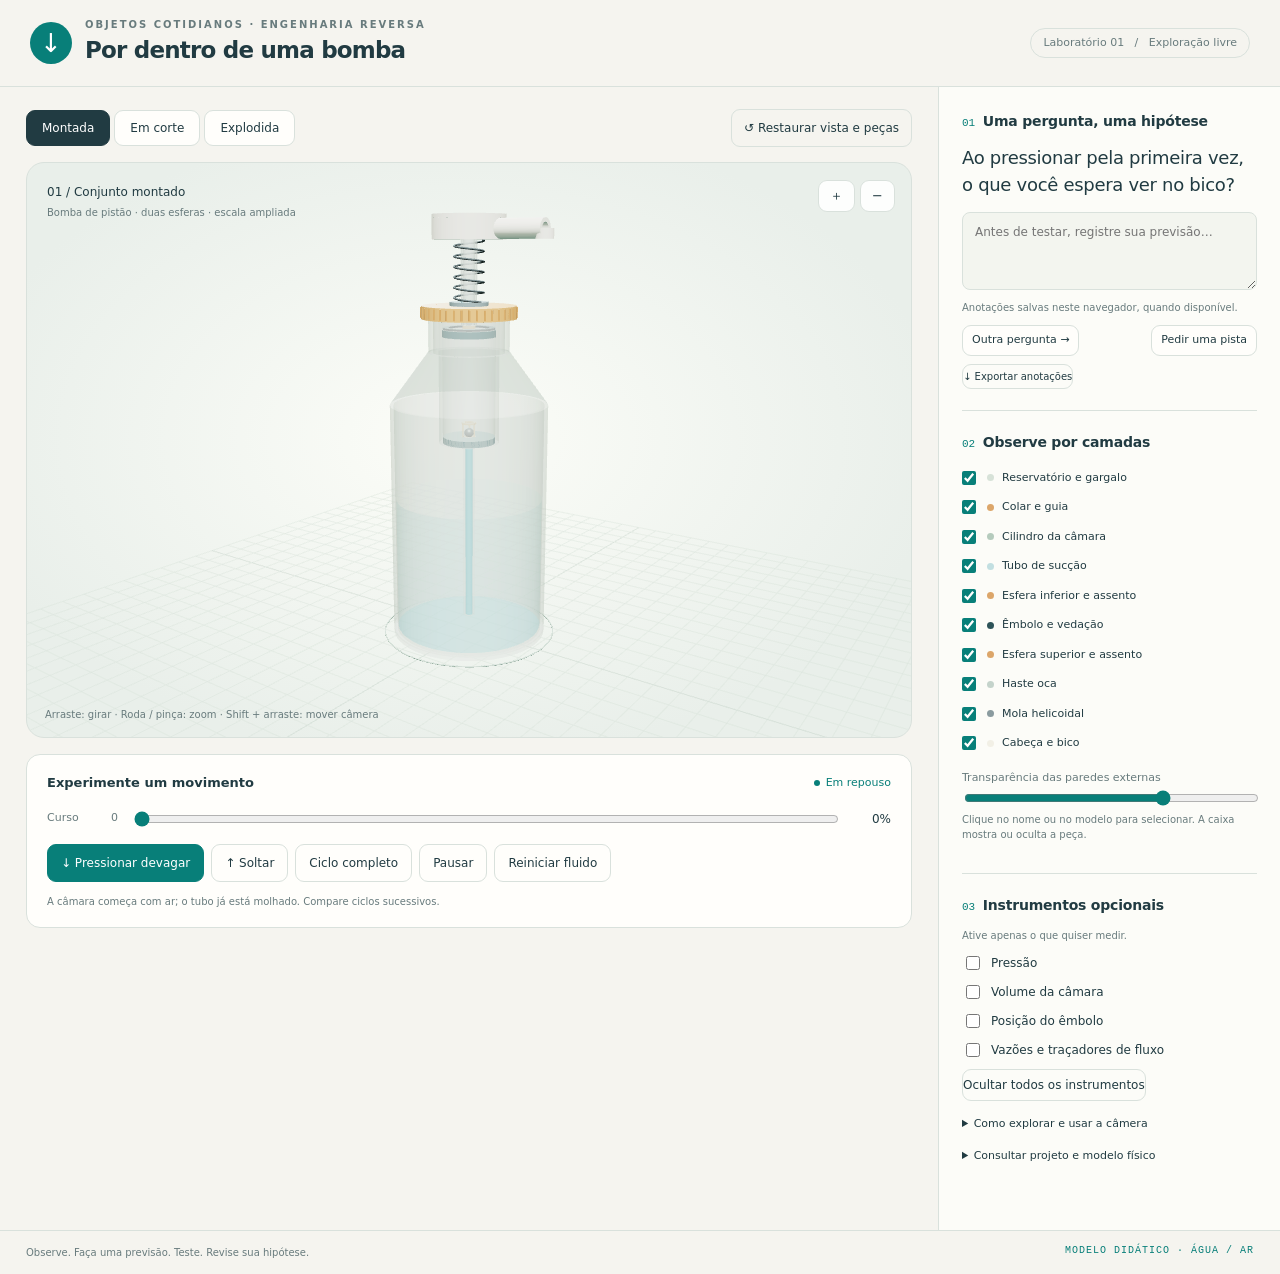
==== laboratorio-bomba.html @ 737a8df7 "Adiciona laboratório 3D interativo de bomba manual" ====
<!DOCTYPE html>
<html lang="pt-BR">
<head>
<meta charset="utf-8"><meta name="viewport" content="width=device-width, initial-scale=1">
<title>Por dentro · Laboratório de uma bomba manual</title>
<style>
:root{--ink:#213b42;--muted:#687b7d;--paper:#f5f4ef;--line:#d9e1dc;--teal:#087f79;--accent:#e6a55c;--white:#fffefb}*{box-sizing:border-box}body{margin:0;background:var(--paper);color:var(--ink);font:14px/1.5 system-ui,-apple-system,Segoe UI,sans-serif}button,input,textarea{font:inherit}button{cursor:pointer;color:inherit;border:1px solid var(--line);border-radius:9px;background:var(--white);padding:9px 12px;transition:background .15s,box-shadow .15s}button:hover{background:#e8f2ec}button:focus-visible,input:focus-visible,textarea:focus-visible,summary:focus-visible{outline:3px solid #e8ad61;outline-offset:3px}button.active,button[aria-pressed=true]{background:var(--ink);color:white;border-color:var(--ink)}button.primary{background:var(--teal);color:white;border-color:var(--teal)}button:disabled{opacity:.45;cursor:default}header{height:87px;padding:16px 30px;border-bottom:1px solid var(--line);display:flex;align-items:center;justify-content:space-between;gap:15px}.brand{display:flex;gap:13px;align-items:center}.logo{width:42px;height:42px;background:var(--teal);color:white;border-radius:50%;display:grid;place-items:center;font-size:26px}.eyebrow{text-transform:uppercase;font:600 10px/1.4 system-ui;letter-spacing:2px;color:var(--muted)}h1{font-size:23px;letter-spacing:-.8px;margin:1px 0;font-weight:600}.tag{font-size:11px;border:1px solid var(--line);border-radius:30px;padding:6px 12px;color:var(--muted)}.layout{display:grid;grid-template-columns:minmax(0,1fr) 342px;min-height:calc(100vh - 87px)}.lab{padding:22px 26px 20px;min-width:0}.bar{display:flex;align-items:center;justify-content:space-between;gap:12px;flex-wrap:wrap}.tabs{display:flex;gap:4px}.tabs button{padding:8px 15px;font-size:12px}.subtle{background:transparent;font-size:12px}.stage{position:relative;height:min(64vh,660px);min-height:420px;margin-top:15px;border:1px solid var(--line);border-radius:18px;overflow:hidden;background:radial-gradient(ellipse at 48% 48%,#fcfdf8 0,#e9efea 76%)}#view{width:100%;height:100%;display:block;touch-action:none}.stage-label{position:absolute;top:20px;left:20px;pointer-events:none}.stage-label strong{display:block;font-size:12px;font-weight:500}.stage-label small{color:var(--muted);font-size:10px}.stage-corner{position:absolute;top:17px;right:16px;display:flex;gap:5px}.stage-corner button{background:#ffffffe8;font-size:13px;padding:5px 11px}.camera-help{position:absolute;bottom:15px;left:18px;color:var(--muted);font-size:10px;pointer-events:none}.selection{position:absolute;bottom:45px;left:18px;background:#fffefbe8;border:1px solid var(--line);border-radius:10px;padding:9px 13px;max-width:75%;font-size:12px;display:none}.selection small{display:block;font-size:10px;color:var(--muted)}#error{display:none;position:absolute;inset:15%;background:white;padding:24px;border:1px solid #b64335;border-radius:10px}.measurements{display:flex;position:absolute;top:65px;right:16px;flex-direction:column;gap:6px;pointer-events:none}.meter{background:#fffefbed;padding:8px 11px;border-radius:8px;border:1px solid var(--line);min-width:130px;font-size:10px;color:var(--muted)}.meter b{display:block;font-size:18px;color:var(--ink);font-weight:500;font-variant-numeric:tabular-nums}.experiment{margin-top:16px;padding:18px 20px;background:var(--white);border:1px solid var(--line);border-radius:14px}.experiment-top{display:flex;justify-content:space-between;gap:15px;align-items:center;margin-bottom:14px}.section-title{font-weight:600;font-size:13px}.state{font-size:11px;color:var(--teal);display:flex;align-items:center;gap:6px}.state:before{content:'';width:6px;height:6px;border-radius:50%;background:currentColor}.slider-row{display:flex;align-items:center;gap:14px}.slider-row label{font-size:11px;color:var(--muted);min-width:50px}input[type=range]{accent-color:var(--teal);cursor:pointer;width:100%;height:20px}.slider-row output{font-size:12px;font-variant-numeric:tabular-nums;min-width:36px;text-align:right}.controls{display:flex;gap:7px;margin-top:13px;flex-wrap:wrap}.controls button{font-size:12px;padding:9px 13px}.footnote{font-size:10px;color:var(--muted);margin-top:12px}.sidebar{border-left:1px solid var(--line);background:#fcfcf8;padding:24px 23px}.side-section{border-bottom:1px solid var(--line);padding-bottom:21px;margin-bottom:21px}.side-section:last-child{border-bottom:0}.number{font:11px ui-monospace,monospace;color:var(--teal);margin-right:8px}h2{font-size:14px;font-weight:600;letter-spacing:-.2px;margin:0 0 12px}.question{font-size:18px;font-weight:450;line-height:1.5;letter-spacing:-.3px;margin:10px 0 14px}textarea{resize:vertical;min-height:78px;max-height:250px;width:100%;padding:10px 12px;background:#f3f5ef;border:1px solid var(--line);border-radius:8px;font-size:12px;color:var(--ink)}.note{font-size:10px;color:var(--muted);margin:4px 0 10px}.row{display:flex;gap:7px;align-items:center;justify-content:space-between}.row button{font-size:11px;padding:6px 9px}#hint{font-size:12px;color:#686140;background:#f4edd9;border-radius:8px;padding:10px;margin-top:10px}label.check{display:flex;align-items:center;gap:8px;font-size:12px;margin:9px 0;cursor:pointer}input[type=checkbox]{accent-color:var(--teal);width:14px;height:14px}.part{display:flex;align-items:center;gap:8px;margin:3px 0;border-radius:6px}.part button{border:0;background:transparent;padding:5px 0;text-align:left;flex:1;font-size:11px}.part.selected{background:#deeee6}.part input{margin:0 3px 0 0}.swatch{width:7px;height:7px;border-radius:50%;flex-shrink:0}.part button:hover{text-decoration:underline}.opacity-row{font-size:11px;color:var(--muted);margin-top:13px}.opacity-row input{display:block}.mini{font-size:11px;color:var(--muted)}details{margin-top:15px}summary{font-size:11px;cursor:pointer}details p,details li{font-size:11px;color:var(--muted)}details ul{padding-left:16px}footer{padding:14px 26px;border-top:1px solid var(--line);font-size:10px;color:var(--muted);display:flex;justify-content:space-between;gap:15px}.badge{font:10px ui-monospace,monospace;letter-spacing:1px;color:var(--teal)}#toast{position:absolute;bottom:16px;right:16px;font-size:11px;background:var(--ink);color:white;padding:8px 12px;border-radius:8px;display:none}a{color:var(--teal)}[hidden]{display:none!important}@media(min-width:1500px){.lab{padding-left:5vw;padding-right:5vw}.stage{height:65vh}}@media(max-width:950px){.layout{grid-template-columns:minmax(0,1fr) 290px}.sidebar{padding:22px 16px}.lab{padding:18px 16px}.tabs button{padding:8px 10px}}@media(max-width:740px){header{height:auto;padding:15px 18px}h1{font-size:19px}.tag{display:none}.layout{display:block}.sidebar{border-left:0;border-top:1px solid var(--line);display:grid;grid-template-columns:1fr 1fr;gap:20px;padding:22px}.side-section{margin:0}.stage{height:57vh;min-height:380px}.lab{padding:16px 12px}.camera-help{font-size:9px}.sidebar .side-section:first-child{grid-column:1/-1}.question{font-size:17px}.bar{gap:8px}.tabs button{font-size:11px}footer{padding:14px;flex-wrap:wrap}}@media(prefers-reduced-motion:reduce){*{scroll-behavior:auto!important}}
</style>
</head>
<body>
<header><div class="brand"><div class="logo" aria-hidden="true">↓</div><div><div class="eyebrow">Objetos cotidianos · Engenharia reversa</div><h1>Por dentro de uma bomba</h1></div></div><span class="tag">Laboratório 01 &nbsp; / &nbsp; Exploração livre</span></header>
<div class="layout"><main class="lab">
<div class="bar"><div class="tabs" aria-label="Visualização"><button data-mode="assembled" class="active" aria-pressed="true">Montada</button><button data-mode="cut" aria-pressed="false">Em corte</button><button data-mode="exploded" aria-pressed="false">Explodida</button></div><button id="resetView" class="subtle">↺ Restaurar vista e peças</button></div>
<div class="stage"><canvas id="view" aria-label="Modelo 3D interativo de uma bomba manual. Arraste para girar, role para ampliar. Use a lista para selecionar peças." tabindex="0"></canvas><div class="stage-label"><strong id="viewLabel">01 / Conjunto montado</strong><small>Bomba de pistão · duas esferas · escala ampliada</small></div><div class="stage-corner"><button id="zoomIn" aria-label="Aproximar">＋</button><button id="zoomOut" aria-label="Afastar">−</button></div><div class="measurements"><div class="meter" id="pressureMeter" hidden>Pressão na câmara · relativa<b id="pressureValue">0 kPa</b></div><div class="meter" id="volumeMeter" hidden>Volume da câmara<b id="volumeValue">1,50 mL</b></div><div class="meter" id="positionMeter" hidden>Curso do êmbolo<b id="positionValue">0,0 mm</b></div><div class="meter" id="flowMeter" hidden>Vazão na entrada / saída<b id="flowValue">0 / 0</b><span>mL/s · saída: ar + líquido</span></div></div><div class="selection" id="selection"></div><div class="camera-help" id="cameraHelp">Arraste: girar · Roda / pinça: zoom · Shift + arraste: mover câmera</div><div id="toast" role="status"></div><div id="error" role="alert"></div></div>
<section class="experiment" aria-label="Bancada de experimentação"><div class="experiment-top"><span class="section-title">Experimente um movimento</span><span class="state" id="state">Em repouso</span></div><div class="slider-row"><label for="stroke">Curso</label><span class="mini">0</span><input id="stroke" type="range" min="0" max="100" step="0.1" value="0" aria-label="Posição de acionamento, de zero a cem por cento"><output id="strokeValue">0%</output></div><div class="controls"><button id="press" class="primary">↓ Pressionar devagar</button><button id="release">↑ Soltar</button><button id="cycle">Ciclo completo</button><button id="pause" aria-pressed="false">Pausar</button><button id="resetFluid" title="Reinicia o fluido com a câmara cheia de ar">Reiniciar fluido</button></div><div class="footnote" id="experimentNote">A câmara começa com ar; o tubo já está molhado. Compare ciclos sucessivos.</div></section>
</main><aside class="sidebar">
<section class="side-section"><h2><span class="number">01</span>Uma pergunta, uma hipótese</h2><p class="question" id="question">Ao pressionar pela primeira vez, o que você espera ver no bico?</p><textarea id="hypothesis" placeholder="Antes de testar, registre sua previsão…" aria-label="Suas hipóteses e observações"></textarea><div class="note" id="saveStatus">Anotações salvas neste navegador, quando disponível.</div><div class="row"><button id="nextQuestion">Outra pergunta →</button><button id="hintButton">Pedir uma pista</button></div><div id="hint" hidden></div><button id="exportNotes" class="subtle" style="margin-top:8px;padding:4px 0;font-size:10px">↓ Exportar anotações</button></section>
<section class="side-section"><h2><span class="number">02</span>Observe por camadas</h2><div id="parts"></div><div class="opacity-row"><label for="opacity">Transparência das paredes externas</label><input type="range" id="opacity" min="0" max="95" value="65"></div><div id="explodeOptions" hidden><div class="opacity-row"><label for="spread">Separação das peças</label><input type="range" id="spread" min="0.35" max="1.5" step="0.01" value="1"></div><p class="mini">Arraste uma peça para movê-la no plano da tela. Arraste o fundo para girar.</p></div><p class="note">Clique no nome ou no modelo para selecionar. A caixa mostra ou oculta a peça.</p></section>
<section class="side-section"><h2><span class="number">03</span>Instrumentos opcionais</h2><p class="note">Ative apenas o que quiser medir.</p><label class="check"><input id="showPressure" type="checkbox">Pressão</label><label class="check"><input id="showVolume" type="checkbox">Volume da câmara</label><label class="check"><input id="showPosition" type="checkbox">Posição do êmbolo</label><label class="check"><input id="showFlow" type="checkbox">Vazões e traçadores de fluxo</label><button id="observe" class="subtle" style="padding:6px 0">Ocultar todos os instrumentos</button>
<details><summary>Como explorar e usar a câmera</summary><p>Arraste o fundo para orbitar em qualquer direção. Use a roda, a pinça ou os botões + e − para ampliar. Shift + arraste ou dois dedos movem o enquadramento. As setas giram a vista com o canvas focado; + e − ajustam o zoom.</p><p>O controle de curso move a cabeça; “Soltar” libera o retorno por mola. “Pausar” congela o tempo, inclusive os fluxos. A vista explodida serve para inspecionar: conecte as peças com Montada ou Em corte antes de experimentar.</p></details>
<details id="technical"><summary>Consultar projeto e modelo físico</summary><p><b>Abra depois de formular sua hipótese.</b> Este projeto didático representa uma bomba de pistão com esfera de entrada fixa, esfera de saída no pistão e mola seca externa. Há variantes comerciais diferentes.</p><p>Na compressão, o volume diminui. A esfera inferior assenta; a diferença de pressão levanta a esfera de saída e envia ar ou água pela haste oca até o bico. No retorno, a mola amplia a câmara, a saída fecha e a entrada admite água. O início exige escorva: a câmara contém ar.</p><p>Modelo concentrado de água à temperatura ambiente: água incompressível e ar isotérmico (P absoluta × V do ar = constante para massa fixa). A cada passo resolvemos pressão, admissão e descarga conjuntamente, com balanço de massa; as esferas seguem as diferenças de pressão, não a fase da animação. Vazões seguem Q = C √ΔP após o limiar de abertura.</p><ul><li>Diâmetro do êmbolo: 10 mm; curso: 9 mm; deslocamento: 0,707 mL. Escala geométrica: 1 unidade = 10 mm.</li><li>Pressão ambiente: 101,3 kPa; limiar da saída: 2 kPa; entrada: 0,35 kPa mais altura hidrostática até o líquido.</li><li>Reservatório ventilado, 30 mL iniciais; quando o tubo emerge, admite ar; água sem viscosidade variável. Assentos impedem refluxo. O ar sai primeiro pelo alto da câmara; uma pequena bolsa residual modela o volume morto.</li><li>Mola: k = 160 N/m, pré-carga 1,8 N e amortecimento 120 N·s/m. Retorno quase estático por balanço entre mola, força de pressão e amortecimento. O controle de curso impõe posição; não mede força da mão.</li><li>Não há CFD, inércia das esferas, vazamentos, cavitação ou efeitos de tensão superficial. Tubo de sucção, haste e bico são considerados previamente molhados, com volume de transporte desprezado; a descarga aparece sem atraso nesses canais.</li><li>A transparência e o corte removem paredes apenas na visualização. A vista explodida pausa o experimento e os condutos deixam de representar uma conexão funcional.</li></ul><p id="balance"></p><p>Arquivo autônomo: Three.js r160 (MIT), incorporado com sua licença; sem chamadas externas, sem instalação. Requer navegador atual com WebGL. Anotações usam armazenamento local quando permitido.</p></details></section>
</aside></div><footer><span>Observe. Faça uma previsão. Teste. Revise sua hipótese.</span><span class="badge">MODELO DIDÁTICO · ÁGUA / AR</span></footer>

<!--
Three.js · MIT License · Copyright © 2010-2023 three.js authors
Permission is hereby granted, free of charge, to any person obtaining a copy
of this software and associated documentation files (the “Software”), to deal
in the Software without restriction, including without limitation the rights
to use, copy, modify, merge, publish, distribute, sublicense, and/or sell
copies of the Software, and to permit persons to whom the Software is
furnished to do so, subject to the following conditions:
The above copyright notice and this permission notice shall be included in
all copies or substantial portions of the Software.
THE SOFTWARE IS PROVIDED “AS IS”, WITHOUT WARRANTY OF ANY KIND, EXPRESS OR
IMPLIED, INCLUDING BUT NOT LIMITED TO THE WARRANTIES OF MERCHANTABILITY,
FITNESS FOR A PARTICULAR PURPOSE AND NONINFRINGEMENT. IN NO EVENT SHALL
THE AUTHORS OR COPYRIGHT HOLDERS BE LIABLE FOR ANY CLAIM, DAMAGES OR OTHER
LIABILITY, WHETHER IN AN ACTION OF CONTRACT, TORT OR OTHERWISE, ARISING
FROM, OUT OF OR IN CONNECTION WITH THE SOFTWARE OR THE USE OR OTHER DEALINGS
IN THE SOFTWARE.
-->
<script>/* Three.js r160.1, MIT license. Copyright 2010–2023 Three.js Authors. */
console.warn('Scripts "build/three.js" and "build/three.min.js" are deprecated with r150+, and will be removed with r160. Please use ES Modules or alternatives: https://threejs.org/docs/index.html#manual/en/introduction/Installation'),
/**
 * @license
 * Copyright 2010-2023 Three.js Authors
 * SPDX-License-Identifier: MIT
 */
function(t,e){"object"==typeof exports&&"undefined"!=typeof module?e(exports):"function"==typeof define&&define.amd?define(["exports"],e):e((t="undefined"!=typeof globalThis?globalThis:t||self).THREE={})}(this,(function(t){"use strict";const e="160",n=1,i=2,r=3,s=0,a=1,o=100,l=204,c=205,h=0,u=1,d=2,p=0,m=1,f=2,g=3,_=4,v=5,x=6,y="attached",M="detached",S=300,b=301,T=302,E=303,w=304,A=306,R=1e3,C=1001,L=1002,P=1003,I=1004,U=1005,D=1006,N=1007,O=1008,F=1009,B=1012,z=1013,G=1014,H=1015,V=1016,k=1017,W=1018,X=1020,j=1023,q=1026,Y=1027,Z=1029,J=1031,K=1033,$=33776,Q=33777,tt=33778,et=33779,nt=35840,it=35841,rt=35842,st=35843,at=36196,ot=37492,lt=37496,ct=37808,ht=37809,ut=37810,dt=37811,pt=37812,mt=37813,ft=37814,gt=37815,_t=37816,vt=37817,xt=37818,yt=37819,Mt=37820,St=37821,bt=36492,Tt=36494,Et=36495,wt=36284,At=36285,Rt=36286,Ct=2300,Lt=2301,Pt=2302,It=2400,Ut=2401,Dt=2402,Nt=2500,Ot=2501,Ft=3e3,Bt=3001,zt="",Gt="srgb",Ht="srgb-linear",Vt="display-p3",kt="display-p3-linear",Wt="linear",Xt="srgb",jt="rec709",qt="p3",Yt=7680,Zt=35044,Jt="300 es",Kt=1035,$t=2e3,Qt=2001;class te{addEventListener(t,e){void 0===this._listeners&&(this._listeners={});const n=this._listeners;void 0===n[t]&&(n[t]=[]),-1===n[t].indexOf(e)&&n[t].push(e)}hasEventListener(t,e){if(void 0===this._listeners)return!1;const n=this._listeners;return void 0!==n[t]&&-1!==n[t].indexOf(e)}removeEventListener(t,e){if(void 0===this._listeners)return;const n=this._listeners[t];if(void 0!==n){const t=n.indexOf(e);-1!==t&&n.splice(t,1)}}dispatchEvent(t){if(void 0===this._listeners)return;const e=this._listeners[t.type];if(void 0!==e){t.target=this;const n=e.slice(0);for(let e=0,i=n.length;e<i;e++)n[e].call(this,t);t.target=null}}}const ee=["00","01","02","03","04","05","06","07","08","09","0a","0b","0c","0d","0e","0f","10","11","12","13","14","15","16","17","18","19","1a","1b","1c","1d","1e","1f","20","21","22","23","24","25","26","27","28","29","2a","2b","2c","2d","2e","2f","30","31","32","33","34","35","36","37","38","39","3a","3b","3c","3d","3e","3f","40","41","42","43","44","45","46","47","48","49","4a","4b","4c","4d","4e","4f","50","51","52","53","54","55","56","57","58","59","5a","5b","5c","5d","5e","5f","60","61","62","63","64","65","66","67","68","69","6a","6b","6c","6d","6e","6f","70","71","72","73","74","75","76","77","78","79","7a","7b","7c","7d","7e","7f","80","81","82","83","84","85","86","87","88","89","8a","8b","8c","8d","8e","8f","90","91","92","93","94","95","96","97","98","99","9a","9b","9c","9d","9e","9f","a0","a1","a2","a3","a4","a5","a6","a7","a8","a9","aa","ab","ac","ad","ae","af","b0","b1","b2","b3","b4","b5","b6","b7","b8","b9","ba","bb","bc","bd","be","bf","c0","c1","c2","c3","c4","c5","c6","c7","c8","c9","ca","cb","cc","cd","ce","cf","d0","d1","d2","d3","d4","d5","d6","d7","d8","d9","da","db","dc","dd","de","df","e0","e1","e2","e3","e4","e5","e6","e7","e8","e9","ea","eb","ec","ed","ee","ef","f0","f1","f2","f3","f4","f5","f6","f7","f8","f9","fa","fb","fc","fd","fe","ff"];let ne=1234567;const ie=Math.PI/180,re=180/Math.PI;function se(){const t=4294967295*Math.random()|0,e=4294967295*Math.random()|0,n=4294967295*Math.random()|0,i=4294967295*Math.random()|0;return(ee[255&t]+ee[t>>8&255]+ee[t>>16&255]+ee[t>>24&255]+"-"+ee[255&e]+ee[e>>8&255]+"-"+ee[e>>16&15|64]+ee[e>>24&255]+"-"+ee[63&n|128]+ee[n>>8&255]+"-"+ee[n>>16&255]+ee[n>>24&255]+ee[255&i]+ee[i>>8&255]+ee[i>>16&255]+ee[i>>24&255]).toLowerCase()}function ae(t,e,n){return Math.max(e,Math.min(n,t))}function oe(t,e){return(t%e+e)%e}function le(t,e,n){return(1-n)*t+n*e}function ce(t){return 0==(t&t-1)&&0!==t}function he(t){return Math.pow(2,Math.floor(Math.log(t)/Math.LN2))}function ue(t,e){switch(e.constructor){case Float32Array:return t;case Uint32Array:return t/4294967295;case Uint16Array:return t/65535;case Uint8Array:return t/255;case Int32Array:return Math.max(t/2147483647,-1);case Int16Array:return Math.max(t/32767,-1);case Int8Array:return Math.max(t/127,-1);default:throw new Error("Invalid component type.")}}function de(t,e){switch(e.constructor){case Float32Array:return t;case Uint32Array:return Math.round(4294967295*t);case Uint16Array:return Math.round(65535*t);case Uint8Array:return Math.round(255*t);case Int32Array:return Math.round(2147483647*t);case Int16Array:return Math.round(32767*t);case Int8Array:return Math.round(127*t);default:throw new Error("Invalid component type.")}}const pe={DEG2RAD:ie,RAD2DEG:re,generateUUID:se,clamp:ae,euclideanModulo:oe,mapLinear:function(t,e,n,i,r){return i+(t-e)*(r-i)/(n-e)},inverseLerp:function(t,e,n){return t!==e?(n-t)/(e-t):0},lerp:le,damp:function(t,e,n,i){return le(t,e,1-Math.exp(-n*i))},pingpong:function(t,e=1){return e-Math.abs(oe(t,2*e)-e)},smoothstep:function(t,e,n){return t<=e?0:t>=n?1:(t=(t-e)/(n-e))*t*(3-2*t)},smootherstep:function(t,e,n){return t<=e?0:t>=n?1:(t=(t-e)/(n-e))*t*t*(t*(6*t-15)+10)},randInt:function(t,e){return t+Math.floor(Math.random()*(e-t+1))},randFloat:function(t,e){return t+Math.random()*(e-t)},randFloatSpread:function(t){return t*(.5-Math.random())},seededRandom:function(t){void 0!==t&&(ne=t);let e=ne+=1831565813;return e=Math.imul(e^e>>>15,1|e),e^=e+Math.imul(e^e>>>7,61|e),((e^e>>>14)>>>0)/4294967296},degToRad:function(t){return t*ie},radToDeg:function(t){return t*re},isPowerOfTwo:ce,ceilPowerOfTwo:function(t){return Math.pow(2,Math.ceil(Math.log(t)/Math.LN2))},floorPowerOfTwo:he,setQuaternionFromProperEuler:function(t,e,n,i,r){const s=Math.cos,a=Math.sin,o=s(n/2),l=a(n/2),c=s((e+i)/2),h=a((e+i)/2),u=s((e-i)/2),d=a((e-i)/2),p=s((i-e)/2),m=a((i-e)/2);switch(r){case"XYX":t.set(o*h,l*u,l*d,o*c);break;case"YZY":t.set(l*d,o*h,l*u,o*c);break;case"ZXZ":t.set(l*u,l*d,o*h,o*c);break;case"XZX":t.set(o*h,l*m,l*p,o*c);break;case"YXY":t.set(l*p,o*h,l*m,o*c);break;case"ZYZ":t.set(l*m,l*p,o*h,o*c);break;default:console.warn("THREE.MathUtils: .setQuaternionFromProperEuler() encountered an unknown order: "+r)}},normalize:de,denormalize:ue};class me{constructor(t=0,e=0){me.prototype.isVector2=!0,this.x=t,this.y=e}get width(){return this.x}set width(t){this.x=t}get height(){return this.y}set height(t){this.y=t}set(t,e){return this.x=t,this.y=e,this}setScalar(t){return this.x=t,this.y=t,this}setX(t){return this.x=t,this}setY(t){return this.y=t,this}setComponent(t,e){switch(t){case 0:this.x=e;break;case 1:this.y=e;break;default:throw new Error("index is out of range: "+t)}return this}getComponent(t){switch(t){case 0:return this.x;case 1:return this.y;default:throw new Error("index is out of range: "+t)}}clone(){return new this.constructor(this.x,this.y)}copy(t){return this.x=t.x,this.y=t.y,this}add(t){return this.x+=t.x,this.y+=t.y,this}addScalar(t){return this.x+=t,this.y+=t,this}addVectors(t,e){return this.x=t.x+e.x,this.y=t.y+e.y,this}addScaledVector(t,e){return this.x+=t.x*e,this.y+=t.y*e,this}sub(t){return this.x-=t.x,this.y-=t.y,this}subScalar(t){return this.x-=t,this.y-=t,this}subVectors(t,e){return this.x=t.x-e.x,this.y=t.y-e.y,this}multiply(t){return this.x*=t.x,this.y*=t.y,this}multiplyScalar(t){return this.x*=t,this.y*=t,this}divide(t){return this.x/=t.x,this.y/=t.y,this}divideScalar(t){return this.multiplyScalar(1/t)}applyMatrix3(t){const e=this.x,n=this.y,i=t.elements;return this.x=i[0]*e+i[3]*n+i[6],this.y=i[1]*e+i[4]*n+i[7],this}min(t){return this.x=Math.min(this.x,t.x),this.y=Math.min(this.y,t.y),this}max(t){return this.x=Math.max(this.x,t.x),this.y=Math.max(this.y,t.y),this}clamp(t,e){return this.x=Math.max(t.x,Math.min(e.x,this.x)),this.y=Math.max(t.y,Math.min(e.y,this.y)),this}clampScalar(t,e){return this.x=Math.max(t,Math.min(e,this.x)),this.y=Math.max(t,Math.min(e,this.y)),this}clampLength(t,e){const n=this.length();return this.divideScalar(n||1).multiplyScalar(Math.max(t,Math.min(e,n)))}floor(){return this.x=Math.floor(this.x),this.y=Math.floor(this.y),this}ceil(){return this.x=Math.ceil(this.x),this.y=Math.ceil(this.y),this}round(){return this.x=Math.round(this.x),this.y=Math.round(this.y),this}roundToZero(){return this.x=Math.trunc(this.x),this.y=Math.trunc(this.y),this}negate(){return this.x=-this.x,this.y=-this.y,this}dot(t){return this.x*t.x+this.y*t.y}cross(t){return this.x*t.y-this.y*t.x}lengthSq(){return this.x*this.x+this.y*this.y}length(){return Math.sqrt(this.x*this.x+this.y*this.y)}manhattanLength(){return Math.abs(this.x)+Math.abs(this.y)}normalize(){return this.divideScalar(this.length()||1)}angle(){return Math.atan2(-this.y,-this.x)+Math.PI}angleTo(t){const e=Math.sqrt(this.lengthSq()*t.lengthSq());if(0===e)return Math.PI/2;const n=this.dot(t)/e;return Math.acos(ae(n,-1,1))}distanceTo(t){return Math.sqrt(this.distanceToSquared(t))}distanceToSquared(t){const e=this.x-t.x,n=this.y-t.y;return e*e+n*n}manhattanDistanceTo(t){return Math.abs(this.x-t.x)+Math.abs(this.y-t.y)}setLength(t){return this.normalize().multiplyScalar(t)}lerp(t,e){return this.x+=(t.x-this.x)*e,this.y+=(t.y-this.y)*e,this}lerpVectors(t,e,n){return this.x=t.x+(e.x-t.x)*n,this.y=t.y+(e.y-t.y)*n,this}equals(t){return t.x===this.x&&t.y===this.y}fromArray(t,e=0){return this.x=t[e],this.y=t[e+1],this}toArray(t=[],e=0){return t[e]=this.x,t[e+1]=this.y,t}fromBufferAttribute(t,e){return this.x=t.getX(e),this.y=t.getY(e),this}rotateAround(t,e){const n=Math.cos(e),i=Math.sin(e),r=this.x-t.x,s=this.y-t.y;return this.x=r*n-s*i+t.x,this.y=r*i+s*n+t.y,this}random(){return this.x=Math.random(),this.y=Math.random(),this}*[Symbol.iterator](){yield this.x,yield this.y}}class fe{constructor(t,e,n,i,r,s,a,o,l){fe.prototype.isMatrix3=!0,this.elements=[1,0,0,0,1,0,0,0,1],void 0!==t&&this.set(t,e,n,i,r,s,a,o,l)}set(t,e,n,i,r,s,a,o,l){const c=this.elements;return c[0]=t,c[1]=i,c[2]=a,c[3]=e,c[4]=r,c[5]=o,c[6]=n,c[7]=s,c[8]=l,this}identity(){return this.set(1,0,0,0,1,0,0,0,1),this}copy(t){const e=this.elements,n=t.elements;return e[0]=n[0],e[1]=n[1],e[2]=n[2],e[3]=n[3],e[4]=n[4],e[5]=n[5],e[6]=n[6],e[7]=n[7],e[8]=n[8],this}extractBasis(t,e,n){return t.setFromMatrix3Column(this,0),e.setFromMatrix3Column(this,1),n.setFromMatrix3Column(this,2),this}setFromMatrix4(t){const e=t.elements;return this.set(e[0],e[4],e[8],e[1],e[5],e[9],e[2],e[6],e[10]),this}multiply(t){return this.multiplyMatrices(this,t)}premultiply(t){return this.multiplyMatrices(t,this)}multiplyMatrices(t,e){const n=t.elements,i=e.elements,r=this.elements,s=n[0],a=n[3],o=n[6],l=n[1],c=n[4],h=n[7],u=n[2],d=n[5],p=n[8],m=i[0],f=i[3],g=i[6],_=i[1],v=i[4],x=i[7],y=i[2],M=i[5],S=i[8];return r[0]=s*m+a*_+o*y,r[3]=s*f+a*v+o*M,r[6]=s*g+a*x+o*S,r[1]=l*m+c*_+h*y,r[4]=l*f+c*v+h*M,r[7]=l*g+c*x+h*S,r[2]=u*m+d*_+p*y,r[5]=u*f+d*v+p*M,r[8]=u*g+d*x+p*S,this}multiplyScalar(t){const e=this.elements;return e[0]*=t,e[3]*=t,e[6]*=t,e[1]*=t,e[4]*=t,e[7]*=t,e[2]*=t,e[5]*=t,e[8]*=t,this}determinant(){const t=this.elements,e=t[0],n=t[1],i=t[2],r=t[3],s=t[4],a=t[5],o=t[6],l=t[7],c=t[8];return e*s*c-e*a*l-n*r*c+n*a*o+i*r*l-i*s*o}invert(){const t=this.elements,e=t[0],n=t[1],i=t[2],r=t[3],s=t[4],a=t[5],o=t[6],l=t[7],c=t[8],h=c*s-a*l,u=a*o-c*r,d=l*r-s*o,p=e*h+n*u+i*d;if(0===p)return this.set(0,0,0,0,0,0,0,0,0);const m=1/p;return t[0]=h*m,t[1]=(i*l-c*n)*m,t[2]=(a*n-i*s)*m,t[3]=u*m,t[4]=(c*e-i*o)*m,t[5]=(i*r-a*e)*m,t[6]=d*m,t[7]=(n*o-l*e)*m,t[8]=(s*e-n*r)*m,this}transpose(){let t;const e=this.elements;return t=e[1],e[1]=e[3],e[3]=t,t=e[2],e[2]=e[6],e[6]=t,t=e[5],e[5]=e[7],e[7]=t,this}getNormalMatrix(t){return this.setFromMatrix4(t).invert().transpose()}transposeIntoArray(t){const e=this.elements;return t[0]=e[0],t[1]=e[3],t[2]=e[6],t[3]=e[1],t[4]=e[4],t[5]=e[7],t[6]=e[2],t[7]=e[5],t[8]=e[8],this}setUvTransform(t,e,n,i,r,s,a){const o=Math.cos(r),l=Math.sin(r);return this.set(n*o,n*l,-n*(o*s+l*a)+s+t,-i*l,i*o,-i*(-l*s+o*a)+a+e,0,0,1),this}scale(t,e){return this.premultiply(ge.makeScale(t,e)),this}rotate(t){return this.premultiply(ge.makeRotation(-t)),this}translate(t,e){return this.premultiply(ge.makeTranslation(t,e)),this}makeTranslation(t,e){return t.isVector2?this.set(1,0,t.x,0,1,t.y,0,0,1):this.set(1,0,t,0,1,e,0,0,1),this}makeRotation(t){const e=Math.cos(t),n=Math.sin(t);return this.set(e,-n,0,n,e,0,0,0,1),this}makeScale(t,e){return this.set(t,0,0,0,e,0,0,0,1),this}equals(t){const e=this.elements,n=t.elements;for(let t=0;t<9;t++)if(e[t]!==n[t])return!1;return!0}fromArray(t,e=0){for(let n=0;n<9;n++)this.elements[n]=t[n+e];return this}toArray(t=[],e=0){const n=this.elements;return t[e]=n[0],t[e+1]=n[1],t[e+2]=n[2],t[e+3]=n[3],t[e+4]=n[4],t[e+5]=n[5],t[e+6]=n[6],t[e+7]=n[7],t[e+8]=n[8],t}clone(){return(new this.constructor).fromArray(this.elements)}}const ge=new fe;function _e(t){for(let e=t.length-1;e>=0;--e)if(t[e]>=65535)return!0;return!1}const ve={Int8Array:Int8Array,Uint8Array:Uint8Array,Uint8ClampedArray:Uint8ClampedArray,Int16Array:Int16Array,Uint16Array:Uint16Array,Int32Array:Int32Array,Uint32Array:Uint32Array,Float32Array:Float32Array,Float64Array:Float64Array};function xe(t,e){return new ve[t](e)}function ye(t){return document.createElementNS("http://www.w3.org/1999/xhtml",t)}function Me(){const t=ye("canvas");return t.style.display="block",t}const Se={};function be(t){t in Se||(Se[t]=!0,console.warn(t))}const Te=(new fe).set(.8224621,.177538,0,.0331941,.9668058,0,.0170827,.0723974,.9105199),Ee=(new fe).set(1.2249401,-.2249404,0,-.0420569,1.0420571,0,-.0196376,-.0786361,1.0982735),we={[Ht]:{transfer:Wt,primaries:jt,toReference:t=>t,fromReference:t=>t},[Gt]:{transfer:Xt,primaries:jt,toReference:t=>t.convertSRGBToLinear(),fromReference:t=>t.convertLinearToSRGB()},[kt]:{transfer:Wt,primaries:qt,toReference:t=>t.applyMatrix3(Ee),fromReference:t=>t.applyMatrix3(Te)},[Vt]:{transfer:Xt,primaries:qt,toReference:t=>t.convertSRGBToLinear().applyMatrix3(Ee),fromReference:t=>t.applyMatrix3(Te).convertLinearToSRGB()}},Ae=new Set([Ht,kt]),Re={enabled:!0,_workingColorSpace:Ht,get workingColorSpace(){return this._workingColorSpace},set workingColorSpace(t){if(!Ae.has(t))throw new Error(`Unsupported working color space, "${t}".`);this._workingColorSpace=t},convert:function(t,e,n){if(!1===this.enabled||e===n||!e||!n)return t;const i=we[e].toReference;return(0,we[n].fromReference)(i(t))},fromWorkingColorSpace:function(t,e){return this.convert(t,this._workingColorSpace,e)},toWorkingColorSpace:function(t,e){return this.convert(t,e,this._workingColorSpace)},getPrimaries:function(t){return we[t].primaries},getTransfer:function(t){return t===zt?Wt:we[t].transfer}};function Ce(t){return t<.04045?.0773993808*t:Math.pow(.9478672986*t+.0521327014,2.4)}function Le(t){return t<.0031308?12.92*t:1.055*Math.pow(t,.41666)-.055}let Pe;class Ie{static getDataURL(t){if(/^data:/i.test(t.src))return t.src;if("undefined"==typeof HTMLCanvasElement)return t.src;let e;if(t instanceof HTMLCanvasElement)e=t;else{void 0===Pe&&(Pe=ye("canvas")),Pe.width=t.width,Pe.height=t.height;const n=Pe.getContext("2d");t instanceof ImageData?n.putImageData(t,0,0):n.drawImage(t,0,0,t.width,t.height),e=Pe}return e.width>2048||e.height>2048?(console.warn("THREE.ImageUtils.getDataURL: Image converted to jpg for performance reasons",t),e.toDataURL("image/jpeg",.6)):e.toDataURL("image/png")}static sRGBToLinear(t){if("undefined"!=typeof HTMLImageElement&&t instanceof HTMLImageElement||"undefined"!=typeof HTMLCanvasElement&&t instanceof HTMLCanvasElement||"undefined"!=typeof ImageBitmap&&t instanceof ImageBitmap){const e=ye("canvas");e.width=t.width,e.height=t.height;const n=e.getContext("2d");n.drawImage(t,0,0,t.width,t.height);const i=n.getImageData(0,0,t.width,t.height),r=i.data;for(let t=0;t<r.length;t++)r[t]=255*Ce(r[t]/255);return n.putImageData(i,0,0),e}if(t.data){const e=t.data.slice(0);for(let t=0;t<e.length;t++)e instanceof Uint8Array||e instanceof Uint8ClampedArray?e[t]=Math.floor(255*Ce(e[t]/255)):e[t]=Ce(e[t]);return{data:e,width:t.width,height:t.height}}return console.warn("THREE.ImageUtils.sRGBToLinear(): Unsupported image type. No color space conversion applied."),t}}let Ue=0;class De{constructor(t=null){this.isSource=!0,Object.defineProperty(this,"id",{value:Ue++}),this.uuid=se(),this.data=t,this.version=0}set needsUpdate(t){!0===t&&this.version++}toJSON(t){const e=void 0===t||"string"==typeof t;if(!e&&void 0!==t.images[this.uuid])return t.images[this.uuid];const n={uuid:this.uuid,url:""},i=this.data;if(null!==i){let t;if(Array.isArray(i)){t=[];for(let e=0,n=i.length;e<n;e++)i[e].isDataTexture?t.push(Ne(i[e].image)):t.push(Ne(i[e]))}else t=Ne(i);n.url=t}return e||(t.images[this.uuid]=n),n}}function Ne(t){return"undefined"!=typeof HTMLImageElement&&t instanceof HTMLImageElement||"undefined"!=typeof HTMLCanvasElement&&t instanceof HTMLCanvasElement||"undefined"!=typeof ImageBitmap&&t instanceof ImageBitmap?Ie.getDataURL(t):t.data?{data:Array.from(t.data),width:t.width,height:t.height,type:t.data.constructor.name}:(console.warn("THREE.Texture: Unable to serialize Texture."),{})}let Oe=0;class Fe extends te{constructor(t=Fe.DEFAULT_IMAGE,e=Fe.DEFAULT_MAPPING,n=1001,i=1001,r=1006,s=1008,a=1023,o=1009,l=Fe.DEFAULT_ANISOTROPY,c=""){super(),this.isTexture=!0,Object.defineProperty(this,"id",{value:Oe++}),this.uuid=se(),this.name="",this.source=new De(t),this.mipmaps=[],this.mapping=e,this.channel=0,this.wrapS=n,this.wrapT=i,this.magFilter=r,this.minFilter=s,this.anisotropy=l,this.format=a,this.internalFormat=null,this.type=o,this.offset=new me(0,0),this.repeat=new me(1,1),this.center=new me(0,0),this.rotation=0,this.matrixAutoUpdate=!0,this.matrix=new fe,this.generateMipmaps=!0,this.premultiplyAlpha=!1,this.flipY=!0,this.unpackAlignment=4,"string"==typeof c?this.colorSpace=c:(be("THREE.Texture: Property .encoding has been replaced by .colorSpace."),this.colorSpace=c===Bt?Gt:zt),this.userData={},this.version=0,this.onUpdate=null,this.isRenderTargetTexture=!1,this.needsPMREMUpdate=!1}get image(){return this.source.data}set image(t=null){this.source.data=t}updateMatrix(){this.matrix.setUvTransform(this.offset.x,this.offset.y,this.repeat.x,this.repeat.y,this.rotation,this.center.x,this.center.y)}clone(){return(new this.constructor).copy(this)}copy(t){return this.name=t.name,this.source=t.source,this.mipmaps=t.mipmaps.slice(0),this.mapping=t.mapping,this.channel=t.channel,this.wrapS=t.wrapS,this.wrapT=t.wrapT,this.magFilter=t.magFilter,this.minFilter=t.minFilter,this.anisotropy=t.anisotropy,this.format=t.format,this.internalFormat=t.internalFormat,this.type=t.type,this.offset.copy(t.offset),this.repeat.copy(t.repeat),this.center.copy(t.center),this.rotation=t.rotation,this.matrixAutoUpdate=t.matrixAutoUpdate,this.matrix.copy(t.matrix),this.generateMipmaps=t.generateMipmaps,this.premultiplyAlpha=t.premultiplyAlpha,this.flipY=t.flipY,this.unpackAlignment=t.unpackAlignment,this.colorSpace=t.colorSpace,this.userData=JSON.parse(JSON.stringify(t.userData)),this.needsUpdate=!0,this}toJSON(t){const e=void 0===t||"string"==typeof t;if(!e&&void 0!==t.textures[this.uuid])return t.textures[this.uuid];const n={metadata:{version:4.6,type:"Texture",generator:"Texture.toJSON"},uuid:this.uuid,name:this.name,image:this.source.toJSON(t).uuid,mapping:this.mapping,channel:this.channel,repeat:[this.repeat.x,this.repeat.y],offset:[this.offset.x,this.offset.y],center:[this.center.x,this.center.y],rotation:this.rotation,wrap:[this.wrapS,this.wrapT],format:this.format,internalFormat:this.internalFormat,type:this.type,colorSpace:this.colorSpace,minFilter:this.minFilter,magFilter:this.magFilter,anisotropy:this.anisotropy,flipY:this.flipY,generateMipmaps:this.generateMipmaps,premultiplyAlpha:this.premultiplyAlpha,unpackAlignment:this.unpackAlignment};return Object.keys(this.userData).length>0&&(n.userData=this.userData),e||(t.textures[this.uuid]=n),n}dispose(){this.dispatchEvent({type:"dispose"})}transformUv(t){if(this.mapping!==S)return t;if(t.applyMatrix3(this.matrix),t.x<0||t.x>1)switch(this.wrapS){case R:t.x=t.x-Math.floor(t.x);break;case C:t.x=t.x<0?0:1;break;case L:1===Math.abs(Math.floor(t.x)%2)?t.x=Math.ceil(t.x)-t.x:t.x=t.x-Math.floor(t.x)}if(t.y<0||t.y>1)switch(this.wrapT){case R:t.y=t.y-Math.floor(t.y);break;case C:t.y=t.y<0?0:1;break;case L:1===Math.abs(Math.floor(t.y)%2)?t.y=Math.ceil(t.y)-t.y:t.y=t.y-Math.floor(t.y)}return this.flipY&&(t.y=1-t.y),t}set needsUpdate(t){!0===t&&(this.version++,this.source.needsUpdate=!0)}get encoding(){return be("THREE.Texture: Property .encoding has been replaced by .colorSpace."),this.colorSpace===Gt?Bt:Ft}set encoding(t){be("THREE.Texture: Property .encoding has been replaced by .colorSpace."),this.colorSpace=t===Bt?Gt:zt}}Fe.DEFAULT_IMAGE=null,Fe.DEFAULT_MAPPING=S,Fe.DEFAULT_ANISOTROPY=1;class Be{constructor(t=0,e=0,n=0,i=1){Be.prototype.isVector4=!0,this.x=t,this.y=e,this.z=n,this.w=i}get width(){return this.z}set width(t){this.z=t}get height(){return this.w}set height(t){this.w=t}set(t,e,n,i){return this.x=t,this.y=e,this.z=n,this.w=i,this}setScalar(t){return this.x=t,this.y=t,this.z=t,this.w=t,this}setX(t){return this.x=t,this}setY(t){return this.y=t,this}setZ(t){return this.z=t,this}setW(t){return this.w=t,this}setComponent(t,e){switch(t){case 0:this.x=e;break;case 1:this.y=e;break;case 2:this.z=e;break;case 3:this.w=e;break;default:throw new Error("index is out of range: "+t)}return this}getComponent(t){switch(t){case 0:return this.x;case 1:return this.y;case 2:return this.z;case 3:return this.w;default:throw new Error("index is out of range: "+t)}}clone(){return new this.constructor(this.x,this.y,this.z,this.w)}copy(t){return this.x=t.x,this.y=t.y,this.z=t.z,this.w=void 0!==t.w?t.w:1,this}add(t){return this.x+=t.x,this.y+=t.y,this.z+=t.z,this.w+=t.w,this}addScalar(t){return this.x+=t,this.y+=t,this.z+=t,this.w+=t,this}addVectors(t,e){return this.x=t.x+e.x,this.y=t.y+e.y,this.z=t.z+e.z,this.w=t.w+e.w,this}addScaledVector(t,e){return this.x+=t.x*e,this.y+=t.y*e,this.z+=t.z*e,this.w+=t.w*e,this}sub(t){return this.x-=t.x,this.y-=t.y,this.z-=t.z,this.w-=t.w,this}subScalar(t){return this.x-=t,this.y-=t,this.z-=t,this.w-=t,this}subVectors(t,e){return this.x=t.x-e.x,this.y=t.y-e.y,this.z=t.z-e.z,this.w=t.w-e.w,this}multiply(t){return this.x*=t.x,this.y*=t.y,this.z*=t.z,this.w*=t.w,this}multiplyScalar(t){return this.x*=t,this.y*=t,this.z*=t,this.w*=t,this}applyMatrix4(t){const e=this.x,n=this.y,i=this.z,r=this.w,s=t.elements;return this.x=s[0]*e+s[4]*n+s[8]*i+s[12]*r,this.y=s[1]*e+s[5]*n+s[9]*i+s[13]*r,this.z=s[2]*e+s[6]*n+s[10]*i+s[14]*r,this.w=s[3]*e+s[7]*n+s[11]*i+s[15]*r,this}divideScalar(t){return this.multiplyScalar(1/t)}setAxisAngleFromQuaternion(t){this.w=2*Math.acos(t.w);const e=Math.sqrt(1-t.w*t.w);return e<1e-4?(this.x=1,this.y=0,this.z=0):(this.x=t.x/e,this.y=t.y/e,this.z=t.z/e),this}setAxisAngleFromRotationMatrix(t){let e,n,i,r;const s=.01,a=.1,o=t.elements,l=o[0],c=o[4],h=o[8],u=o[1],d=o[5],p=o[9],m=o[2],f=o[6],g=o[10];if(Math.abs(c-u)<s&&Math.abs(h-m)<s&&Math.abs(p-f)<s){if(Math.abs(c+u)<a&&Math.abs(h+m)<a&&Math.abs(p+f)<a&&Math.abs(l+d+g-3)<a)return this.set(1,0,0,0),this;e=Math.PI;const t=(l+1)/2,o=(d+1)/2,_=(g+1)/2,v=(c+u)/4,x=(h+m)/4,y=(p+f)/4;return t>o&&t>_?t<s?(n=0,i=.707106781,r=.707106781):(n=Math.sqrt(t),i=v/n,r=x/n):o>_?o<s?(n=.707106781,i=0,r=.707106781):(i=Math.sqrt(o),n=v/i,r=y/i):_<s?(n=.707106781,i=.707106781,r=0):(r=Math.sqrt(_),n=x/r,i=y/r),this.set(n,i,r,e),this}let _=Math.sqrt((f-p)*(f-p)+(h-m)*(h-m)+(u-c)*(u-c));return Math.abs(_)<.001&&(_=1),this.x=(f-p)/_,this.y=(h-m)/_,this.z=(u-c)/_,this.w=Math.acos((l+d+g-1)/2),this}min(t){return this.x=Math.min(this.x,t.x),this.y=Math.min(this.y,t.y),this.z=Math.min(this.z,t.z),this.w=Math.min(this.w,t.w),this}max(t){return this.x=Math.max(this.x,t.x),this.y=Math.max(this.y,t.y),this.z=Math.max(this.z,t.z),this.w=Math.max(this.w,t.w),this}clamp(t,e){return this.x=Math.max(t.x,Math.min(e.x,this.x)),this.y=Math.max(t.y,Math.min(e.y,this.y)),this.z=Math.max(t.z,Math.min(e.z,this.z)),this.w=Math.max(t.w,Math.min(e.w,this.w)),this}clampScalar(t,e){return this.x=Math.max(t,Math.min(e,this.x)),this.y=Math.max(t,Math.min(e,this.y)),this.z=Math.max(t,Math.min(e,this.z)),this.w=Math.max(t,Math.min(e,this.w)),this}clampLength(t,e){const n=this.length();return this.divideScalar(n||1).multiplyScalar(Math.max(t,Math.min(e,n)))}floor(){return this.x=Math.floor(this.x),this.y=Math.floor(this.y),this.z=Math.floor(this.z),this.w=Math.floor(this.w),this}ceil(){return this.x=Math.ceil(this.x),this.y=Math.ceil(this.y),this.z=Math.ceil(this.z),this.w=Math.ceil(this.w),this}round(){return this.x=Math.round(this.x),this.y=Math.round(this.y),this.z=Math.round(this.z),this.w=Math.round(this.w),this}roundToZero(){return this.x=Math.trunc(this.x),this.y=Math.trunc(this.y),this.z=Math.trunc(this.z),this.w=Math.trunc(this.w),this}negate(){return this.x=-this.x,this.y=-this.y,this.z=-this.z,this.w=-this.w,this}dot(t){return this.x*t.x+this.y*t.y+this.z*t.z+this.w*t.w}lengthSq(){return this.x*this.x+this.y*this.y+this.z*this.z+this.w*this.w}length(){return Math.sqrt(this.x*this.x+this.y*this.y+this.z*this.z+this.w*this.w)}manhattanLength(){return Math.abs(this.x)+Math.abs(this.y)+Math.abs(this.z)+Math.abs(this.w)}normalize(){return this.divideScalar(this.length()||1)}setLength(t){return this.normalize().multiplyScalar(t)}lerp(t,e){return this.x+=(t.x-this.x)*e,this.y+=(t.y-this.y)*e,this.z+=(t.z-this.z)*e,this.w+=(t.w-this.w)*e,this}lerpVectors(t,e,n){return this.x=t.x+(e.x-t.x)*n,this.y=t.y+(e.y-t.y)*n,this.z=t.z+(e.z-t.z)*n,this.w=t.w+(e.w-t.w)*n,this}equals(t){return t.x===this.x&&t.y===this.y&&t.z===this.z&&t.w===this.w}fromArray(t,e=0){return this.x=t[e],this.y=t[e+1],this.z=t[e+2],this.w=t[e+3],this}toArray(t=[],e=0){return t[e]=this.x,t[e+1]=this.y,t[e+2]=this.z,t[e+3]=this.w,t}fromBufferAttribute(t,e){return this.x=t.getX(e),this.y=t.getY(e),this.z=t.getZ(e),this.w=t.getW(e),this}random(){return this.x=Math.random(),this.y=Math.random(),this.z=Math.random(),this.w=Math.random(),this}*[Symbol.iterator](){yield this.x,yield this.y,yield this.z,yield this.w}}class ze extends te{constructor(t=1,e=1,n={}){super(),this.isRenderTarget=!0,this.width=t,this.height=e,this.depth=1,this.scissor=new Be(0,0,t,e),this.scissorTest=!1,this.viewport=new Be(0,0,t,e);const i={width:t,height:e,depth:1};void 0!==n.encoding&&(be("THREE.WebGLRenderTarget: option.encoding has been replaced by option.colorSpace."),n.colorSpace=n.encoding===Bt?Gt:zt),n=Object.assign({generateMipmaps:!1,internalFormat:null,minFilter:D,depthBuffer:!0,stencilBuffer:!1,depthTexture:null,samples:0},n),this.texture=new Fe(i,n.mapping,n.wrapS,n.wrapT,n.magFilter,n.minFilter,n.format,n.type,n.anisotropy,n.colorSpace),this.texture.isRenderTargetTexture=!0,this.texture.flipY=!1,this.texture.generateMipmaps=n.generateMipmaps,this.texture.internalFormat=n.internalFormat,this.depthBuffer=n.depthBuffer,this.stencilBuffer=n.stencilBuffer,this.depthTexture=n.depthTexture,this.samples=n.samples}setSize(t,e,n=1){this.width===t&&this.height===e&&this.depth===n||(this.width=t,this.height=e,this.depth=n,this.texture.image.width=t,this.texture.image.height=e,this.texture.image.depth=n,this.dispose()),this.viewport.set(0,0,t,e),this.scissor.set(0,0,t,e)}clone(){return(new this.constructor).copy(this)}copy(t){this.width=t.width,this.height=t.height,this.depth=t.depth,this.scissor.copy(t.scissor),this.scissorTest=t.scissorTest,this.viewport.copy(t.viewport),this.texture=t.texture.clone(),this.texture.isRenderTargetTexture=!0;const e=Object.assign({},t.texture.image);return this.texture.source=new De(e),this.depthBuffer=t.depthBuffer,this.stencilBuffer=t.stencilBuffer,null!==t.depthTexture&&(this.depthTexture=t.depthTexture.clone()),this.samples=t.samples,this}dispose(){this.dispatchEvent({type:"dispose"})}}class Ge extends ze{constructor(t=1,e=1,n={}){super(t,e,n),this.isWebGLRenderTarget=!0}}class He extends Fe{constructor(t=null,e=1,n=1,i=1){super(null),this.isDataArrayTexture=!0,this.image={data:t,width:e,height:n,depth:i},this.magFilter=P,this.minFilter=P,this.wrapR=C,this.generateMipmaps=!1,this.flipY=!1,this.unpackAlignment=1}}class Ve extends Fe{constructor(t=null,e=1,n=1,i=1){super(null),this.isData3DTexture=!0,this.image={data:t,width:e,height:n,depth:i},this.magFilter=P,this.minFilter=P,this.wrapR=C,this.generateMipmaps=!1,this.flipY=!1,this.unpackAlignment=1}}class ke{constructor(t=0,e=0,n=0,i=1){this.isQuaternion=!0,this._x=t,this._y=e,this._z=n,this._w=i}static slerpFlat(t,e,n,i,r,s,a){let o=n[i+0],l=n[i+1],c=n[i+2],h=n[i+3];const u=r[s+0],d=r[s+1],p=r[s+2],m=r[s+3];if(0===a)return t[e+0]=o,t[e+1]=l,t[e+2]=c,void(t[e+3]=h);if(1===a)return t[e+0]=u,t[e+1]=d,t[e+2]=p,void(t[e+3]=m);if(h!==m||o!==u||l!==d||c!==p){let t=1-a;const e=o*u+l*d+c*p+h*m,n=e>=0?1:-1,i=1-e*e;if(i>Number.EPSILON){const r=Math.sqrt(i),s=Math.atan2(r,e*n);t=Math.sin(t*s)/r,a=Math.sin(a*s)/r}const r=a*n;if(o=o*t+u*r,l=l*t+d*r,c=c*t+p*r,h=h*t+m*r,t===1-a){const t=1/Math.sqrt(o*o+l*l+c*c+h*h);o*=t,l*=t,c*=t,h*=t}}t[e]=o,t[e+1]=l,t[e+2]=c,t[e+3]=h}static multiplyQuaternionsFlat(t,e,n,i,r,s){const a=n[i],o=n[i+1],l=n[i+2],c=n[i+3],h=r[s],u=r[s+1],d=r[s+2],p=r[s+3];return t[e]=a*p+c*h+o*d-l*u,t[e+1]=o*p+c*u+l*h-a*d,t[e+2]=l*p+c*d+a*u-o*h,t[e+3]=c*p-a*h-o*u-l*d,t}get x(){return this._x}set x(t){this._x=t,this._onChangeCallback()}get y(){return this._y}set y(t){this._y=t,this._onChangeCallback()}get z(){return this._z}set z(t){this._z=t,this._onChangeCallback()}get w(){return this._w}set w(t){this._w=t,this._onChangeCallback()}set(t,e,n,i){return this._x=t,this._y=e,this._z=n,this._w=i,this._onChangeCallback(),this}clone(){return new this.constructor(this._x,this._y,this._z,this._w)}copy(t){return this._x=t.x,this._y=t.y,this._z=t.z,this._w=t.w,this._onChangeCallback(),this}setFromEuler(t,e=!0){const n=t._x,i=t._y,r=t._z,s=t._order,a=Math.cos,o=Math.sin,l=a(n/2),c=a(i/2),h=a(r/2),u=o(n/2),d=o(i/2),p=o(r/2);switch(s){case"XYZ":this._x=u*c*h+l*d*p,this._y=l*d*h-u*c*p,this._z=l*c*p+u*d*h,this._w=l*c*h-u*d*p;break;case"YXZ":this._x=u*c*h+l*d*p,this._y=l*d*h-u*c*p,this._z=l*c*p-u*d*h,this._w=l*c*h+u*d*p;break;case"ZXY":this._x=u*c*h-l*d*p,this._y=l*d*h+u*c*p,this._z=l*c*p+u*d*h,this._w=l*c*h-u*d*p;break;case"ZYX":this._x=u*c*h-l*d*p,this._y=l*d*h+u*c*p,this._z=l*c*p-u*d*h,this._w=l*c*h+u*d*p;break;case"YZX":this._x=u*c*h+l*d*p,this._y=l*d*h+u*c*p,this._z=l*c*p-u*d*h,this._w=l*c*h-u*d*p;break;case"XZY":this._x=u*c*h-l*d*p,this._y=l*d*h-u*c*p,this._z=l*c*p+u*d*h,this._w=l*c*h+u*d*p;break;default:console.warn("THREE.Quaternion: .setFromEuler() encountered an unknown order: "+s)}return!0===e&&this._onChangeCallback(),this}setFromAxisAngle(t,e){const n=e/2,i=Math.sin(n);return this._x=t.x*i,this._y=t.y*i,this._z=t.z*i,this._w=Math.cos(n),this._onChangeCallback(),this}setFromRotationMatrix(t){const e=t.elements,n=e[0],i=e[4],r=e[8],s=e[1],a=e[5],o=e[9],l=e[2],c=e[6],h=e[10],u=n+a+h;if(u>0){const t=.5/Math.sqrt(u+1);this._w=.25/t,this._x=(c-o)*t,this._y=(r-l)*t,this._z=(s-i)*t}else if(n>a&&n>h){const t=2*Math.sqrt(1+n-a-h);this._w=(c-o)/t,this._x=.25*t,this._y=(i+s)/t,this._z=(r+l)/t}else if(a>h){const t=2*Math.sqrt(1+a-n-h);this._w=(r-l)/t,this._x=(i+s)/t,this._y=.25*t,this._z=(o+c)/t}else{const t=2*Math.sqrt(1+h-n-a);this._w=(s-i)/t,this._x=(r+l)/t,this._y=(o+c)/t,this._z=.25*t}return this._onChangeCallback(),this}setFromUnitVectors(t,e){let n=t.dot(e)+1;return n<Number.EPSILON?(n=0,Math.abs(t.x)>Math.abs(t.z)?(this._x=-t.y,this._y=t.x,this._z=0,this._w=n):(this._x=0,this._y=-t.z,this._z=t.y,this._w=n)):(this._x=t.y*e.z-t.z*e.y,this._y=t.z*e.x-t.x*e.z,this._z=t.x*e.y-t.y*e.x,this._w=n),this.normalize()}angleTo(t){return 2*Math.acos(Math.abs(ae(this.dot(t),-1,1)))}rotateTowards(t,e){const n=this.angleTo(t);if(0===n)return this;const i=Math.min(1,e/n);return this.slerp(t,i),this}identity(){return this.set(0,0,0,1)}invert(){return this.conjugate()}conjugate(){return this._x*=-1,this._y*=-1,this._z*=-1,this._onChangeCallback(),this}dot(t){return this._x*t._x+this._y*t._y+this._z*t._z+this._w*t._w}lengthSq(){return this._x*this._x+this._y*this._y+this._z*this._z+this._w*this._w}length(){return Math.sqrt(this._x*this._x+this._y*this._y+this._z*this._z+this._w*this._w)}normalize(){let t=this.length();return 0===t?(this._x=0,this._y=0,this._z=0,this._w=1):(t=1/t,this._x=this._x*t,this._y=this._y*t,this._z=this._z*t,this._w=this._w*t),this._onChangeCallback(),this}multiply(t){return this.multiplyQuaternions(this,t)}premultiply(t){return this.multiplyQuaternions(t,this)}multiplyQuaternions(t,e){const n=t._x,i=t._y,r=t._z,s=t._w,a=e._x,o=e._y,l=e._z,c=e._w;return this._x=n*c+s*a+i*l-r*o,this._y=i*c+s*o+r*a-n*l,this._z=r*c+s*l+n*o-i*a,this._w=s*c-n*a-i*o-r*l,this._onChangeCallback(),this}slerp(t,e){if(0===e)return this;if(1===e)return this.copy(t);const n=this._x,i=this._y,r=this._z,s=this._w;let a=s*t._w+n*t._x+i*t._y+r*t._z;if(a<0?(this._w=-t._w,this._x=-t._x,this._y=-t._y,this._z=-t._z,a=-a):this.copy(t),a>=1)return this._w=s,this._x=n,this._y=i,this._z=r,this;const o=1-a*a;if(o<=Number.EPSILON){const t=1-e;return this._w=t*s+e*this._w,this._x=t*n+e*this._x,this._y=t*i+e*this._y,this._z=t*r+e*this._z,this.normalize(),this}const l=Math.sqrt(o),c=Math.atan2(l,a),h=Math.sin((1-e)*c)/l,u=Math.sin(e*c)/l;return this._w=s*h+this._w*u,this._x=n*h+this._x*u,this._y=i*h+this._y*u,this._z=r*h+this._z*u,this._onChangeCallback(),this}slerpQuaternions(t,e,n){return this.copy(t).slerp(e,n)}random(){const t=Math.random(),e=Math.sqrt(1-t),n=Math.sqrt(t),i=2*Math.PI*Math.random(),r=2*Math.PI*Math.random();return this.set(e*Math.cos(i),n*Math.sin(r),n*Math.cos(r),e*Math.sin(i))}equals(t){return t._x===this._x&&t._y===this._y&&t._z===this._z&&t._w===this._w}fromArray(t,e=0){return this._x=t[e],this._y=t[e+1],this._z=t[e+2],this._w=t[e+3],this._onChangeCallback(),this}toArray(t=[],e=0){return t[e]=this._x,t[e+1]=this._y,t[e+2]=this._z,t[e+3]=this._w,t}fromBufferAttribute(t,e){return this._x=t.getX(e),this._y=t.getY(e),this._z=t.getZ(e),this._w=t.getW(e),this._onChangeCallback(),this}toJSON(){return this.toArray()}_onChange(t){return this._onChangeCallback=t,this}_onChangeCallback(){}*[Symbol.iterator](){yield this._x,yield this._y,yield this._z,yield this._w}}class We{constructor(t=0,e=0,n=0){We.prototype.isVector3=!0,this.x=t,this.y=e,this.z=n}set(t,e,n){return void 0===n&&(n=this.z),this.x=t,this.y=e,this.z=n,this}setScalar(t){return this.x=t,this.y=t,this.z=t,this}setX(t){return this.x=t,this}setY(t){return this.y=t,this}setZ(t){return this.z=t,this}setComponent(t,e){switch(t){case 0:this.x=e;break;case 1:this.y=e;break;case 2:this.z=e;break;default:throw new Error("index is out of range: "+t)}return this}getComponent(t){switch(t){case 0:return this.x;case 1:return this.y;case 2:return this.z;default:throw new Error("index is out of range: "+t)}}clone(){return new this.constructor(this.x,this.y,this.z)}copy(t){return this.x=t.x,this.y=t.y,this.z=t.z,this}add(t){return this.x+=t.x,this.y+=t.y,this.z+=t.z,this}addScalar(t){return this.x+=t,this.y+=t,this.z+=t,this}addVectors(t,e){return this.x=t.x+e.x,this.y=t.y+e.y,this.z=t.z+e.z,this}addScaledVector(t,e){return this.x+=t.x*e,this.y+=t.y*e,this.z+=t.z*e,this}sub(t){return this.x-=t.x,this.y-=t.y,this.z-=t.z,this}subScalar(t){return this.x-=t,this.y-=t,this.z-=t,this}subVectors(t,e){return this.x=t.x-e.x,this.y=t.y-e.y,this.z=t.z-e.z,this}multiply(t){return this.x*=t.x,this.y*=t.y,this.z*=t.z,this}multiplyScalar(t){return this.x*=t,this.y*=t,this.z*=t,this}multiplyVectors(t,e){return this.x=t.x*e.x,this.y=t.y*e.y,this.z=t.z*e.z,this}applyEuler(t){return this.applyQuaternion(je.setFromEuler(t))}applyAxisAngle(t,e){return this.applyQuaternion(je.setFromAxisAngle(t,e))}applyMatrix3(t){const e=this.x,n=this.y,i=this.z,r=t.elements;return this.x=r[0]*e+r[3]*n+r[6]*i,this.y=r[1]*e+r[4]*n+r[7]*i,this.z=r[2]*e+r[5]*n+r[8]*i,this}applyNormalMatrix(t){return this.applyMatrix3(t).normalize()}applyMatrix4(t){const e=this.x,n=this.y,i=this.z,r=t.elements,s=1/(r[3]*e+r[7]*n+r[11]*i+r[15]);return this.x=(r[0]*e+r[4]*n+r[8]*i+r[12])*s,this.y=(r[1]*e+r[5]*n+r[9]*i+r[13])*s,this.z=(r[2]*e+r[6]*n+r[10]*i+r[14])*s,this}applyQuaternion(t){const e=this.x,n=this.y,i=this.z,r=t.x,s=t.y,a=t.z,o=t.w,l=2*(s*i-a*n),c=2*(a*e-r*i),h=2*(r*n-s*e);return this.x=e+o*l+s*h-a*c,this.y=n+o*c+a*l-r*h,this.z=i+o*h+r*c-s*l,this}project(t){return this.applyMatrix4(t.matrixWorldInverse).applyMatrix4(t.projectionMatrix)}unproject(t){return this.applyMatrix4(t.projectionMatrixInverse).applyMatrix4(t.matrixWorld)}transformDirection(t){const e=this.x,n=this.y,i=this.z,r=t.elements;return this.x=r[0]*e+r[4]*n+r[8]*i,this.y=r[1]*e+r[5]*n+r[9]*i,this.z=r[2]*e+r[6]*n+r[10]*i,this.normalize()}divide(t){return this.x/=t.x,this.y/=t.y,this.z/=t.z,this}divideScalar(t){return this.multiplyScalar(1/t)}min(t){return this.x=Math.min(this.x,t.x),this.y=Math.min(this.y,t.y),this.z=Math.min(this.z,t.z),this}max(t){return this.x=Math.max(this.x,t.x),this.y=Math.max(this.y,t.y),this.z=Math.max(this.z,t.z),this}clamp(t,e){return this.x=Math.max(t.x,Math.min(e.x,this.x)),this.y=Math.max(t.y,Math.min(e.y,this.y)),this.z=Math.max(t.z,Math.min(e.z,this.z)),this}clampScalar(t,e){return this.x=Math.max(t,Math.min(e,this.x)),this.y=Math.max(t,Math.min(e,this.y)),this.z=Math.max(t,Math.min(e,this.z)),this}clampLength(t,e){const n=this.length();return this.divideScalar(n||1).multiplyScalar(Math.max(t,Math.min(e,n)))}floor(){return this.x=Math.floor(this.x),this.y=Math.floor(this.y),this.z=Math.floor(this.z),this}ceil(){return this.x=Math.ceil(this.x),this.y=Math.ceil(this.y),this.z=Math.ceil(this.z),this}round(){return this.x=Math.round(this.x),this.y=Math.round(this.y),this.z=Math.round(this.z),this}roundToZero(){return this.x=Math.trunc(this.x),this.y=Math.trunc(this.y),this.z=Math.trunc(this.z),this}negate(){return this.x=-this.x,this.y=-this.y,this.z=-this.z,this}dot(t){return this.x*t.x+this.y*t.y+this.z*t.z}lengthSq(){return this.x*this.x+this.y*this.y+this.z*this.z}length(){return Math.sqrt(this.x*this.x+this.y*this.y+this.z*this.z)}manhattanLength(){return Math.abs(this.x)+Math.abs(this.y)+Math.abs(this.z)}normalize(){return this.divideScalar(this.length()||1)}setLength(t){return this.normalize().multiplyScalar(t)}lerp(t,e){return this.x+=(t.x-this.x)*e,this.y+=(t.y-this.y)*e,this.z+=(t.z-this.z)*e,this}lerpVectors(t,e,n){return this.x=t.x+(e.x-t.x)*n,this.y=t.y+(e.y-t.y)*n,this.z=t.z+(e.z-t.z)*n,this}cross(t){return this.crossVectors(this,t)}crossVectors(t,e){const n=t.x,i=t.y,r=t.z,s=e.x,a=e.y,o=e.z;return this.x=i*o-r*a,this.y=r*s-n*o,this.z=n*a-i*s,this}projectOnVector(t){const e=t.lengthSq();if(0===e)return this.set(0,0,0);const n=t.dot(this)/e;return this.copy(t).multiplyScalar(n)}projectOnPlane(t){return Xe.copy(this).projectOnVector(t),this.sub(Xe)}reflect(t){return this.sub(Xe.copy(t).multiplyScalar(2*this.dot(t)))}angleTo(t){const e=Math.sqrt(this.lengthSq()*t.lengthSq());if(0===e)return Math.PI/2;const n=this.dot(t)/e;return Math.acos(ae(n,-1,1))}distanceTo(t){return Math.sqrt(this.distanceToSquared(t))}distanceToSquared(t){const e=this.x-t.x,n=this.y-t.y,i=this.z-t.z;return e*e+n*n+i*i}manhattanDistanceTo(t){return Math.abs(this.x-t.x)+Math.abs(this.y-t.y)+Math.abs(this.z-t.z)}setFromSpherical(t){return this.setFromSphericalCoords(t.radius,t.phi,t.theta)}setFromSphericalCoords(t,e,n){const i=Math.sin(e)*t;return this.x=i*Math.sin(n),this.y=Math.cos(e)*t,this.z=i*Math.cos(n),this}setFromCylindrical(t){return this.setFromCylindricalCoords(t.radius,t.theta,t.y)}setFromCylindricalCoords(t,e,n){return this.x=t*Math.sin(e),this.y=n,this.z=t*Math.cos(e),this}setFromMatrixPosition(t){const e=t.elements;return this.x=e[12],this.y=e[13],this.z=e[14],this}setFromMatrixScale(t){const e=this.setFromMatrixColumn(t,0).length(),n=this.setFromMatrixColumn(t,1).length(),i=this.setFromMatrixColumn(t,2).length();return this.x=e,this.y=n,this.z=i,this}setFromMatrixColumn(t,e){return this.fromArray(t.elements,4*e)}setFromMatrix3Column(t,e){return this.fromArray(t.elements,3*e)}setFromEuler(t){return this.x=t._x,this.y=t._y,this.z=t._z,this}setFromColor(t){return this.x=t.r,this.y=t.g,this.z=t.b,this}equals(t){return t.x===this.x&&t.y===this.y&&t.z===this.z}fromArray(t,e=0){return this.x=t[e],this.y=t[e+1],this.z=t[e+2],this}toArray(t=[],e=0){return t[e]=this.x,t[e+1]=this.y,t[e+2]=this.z,t}fromBufferAttribute(t,e){return this.x=t.getX(e),this.y=t.getY(e),this.z=t.getZ(e),this}random(){return this.x=Math.random(),this.y=Math.random(),this.z=Math.random(),this}randomDirection(){const t=2*(Math.random()-.5),e=Math.random()*Math.PI*2,n=Math.sqrt(1-t**2);return this.x=n*Math.cos(e),this.y=n*Math.sin(e),this.z=t,this}*[Symbol.iterator](){yield this.x,yield this.y,yield this.z}}const Xe=new We,je=new ke;class qe{constructor(t=new We(1/0,1/0,1/0),e=new We(-1/0,-1/0,-1/0)){this.isBox3=!0,this.min=t,this.max=e}set(t,e){return this.min.copy(t),this.max.copy(e),this}setFromArray(t){this.makeEmpty();for(let e=0,n=t.length;e<n;e+=3)this.expandByPoint(Ze.fromArray(t,e));return this}setFromBufferAttribute(t){this.makeEmpty();for(let e=0,n=t.count;e<n;e++)this.expandByPoint(Ze.fromBufferAttribute(t,e));return this}setFromPoints(t){this.makeEmpty();for(let e=0,n=t.length;e<n;e++)this.expandByPoint(t[e]);return this}setFromCenterAndSize(t,e){const n=Ze.copy(e).multiplyScalar(.5);return this.min.copy(t).sub(n),this.max.copy(t).add(n),this}setFromObject(t,e=!1){return this.makeEmpty(),this.expandByObject(t,e)}clone(){return(new this.constructor).copy(this)}copy(t){return this.min.copy(t.min),this.max.copy(t.max),this}makeEmpty(){return this.min.x=this.min.y=this.min.z=1/0,this.max.x=this.max.y=this.max.z=-1/0,this}isEmpty(){return this.max.x<this.min.x||this.max.y<this.min.y||this.max.z<this.min.z}getCenter(t){return this.isEmpty()?t.set(0,0,0):t.addVectors(this.min,this.max).multiplyScalar(.5)}getSize(t){return this.isEmpty()?t.set(0,0,0):t.subVectors(this.max,this.min)}expandByPoint(t){return this.min.min(t),this.max.max(t),this}expandByVector(t){return this.min.sub(t),this.max.add(t),this}expandByScalar(t){return this.min.addScalar(-t),this.max.addScalar(t),this}expandByObject(t,e=!1){t.updateWorldMatrix(!1,!1);const n=t.geometry;if(void 0!==n){const i=n.getAttribute("position");if(!0===e&&void 0!==i&&!0!==t.isInstancedMesh)for(let e=0,n=i.count;e<n;e++)!0===t.isMesh?t.getVertexPosition(e,Ze):Ze.fromBufferAttribute(i,e),Ze.applyMatrix4(t.matrixWorld),this.expandByPoint(Ze);else void 0!==t.boundingBox?(null===t.boundingBox&&t.computeBoundingBox(),Je.copy(t.boundingBox)):(null===n.boundingBox&&n.computeBoundingBox(),Je.copy(n.boundingBox)),Je.applyMatrix4(t.matrixWorld),this.union(Je)}const i=t.children;for(let t=0,n=i.length;t<n;t++)this.expandByObject(i[t],e);return this}containsPoint(t){return!(t.x<this.min.x||t.x>this.max.x||t.y<this.min.y||t.y>this.max.y||t.z<this.min.z||t.z>this.max.z)}containsBox(t){return this.min.x<=t.min.x&&t.max.x<=this.max.x&&this.min.y<=t.min.y&&t.max.y<=this.max.y&&this.min.z<=t.min.z&&t.max.z<=this.max.z}getParameter(t,e){return e.set((t.x-this.min.x)/(this.max.x-this.min.x),(t.y-this.min.y)/(this.max.y-this.min.y),(t.z-this.min.z)/(this.max.z-this.min.z))}intersectsBox(t){return!(t.max.x<this.min.x||t.min.x>this.max.x||t.max.y<this.min.y||t.min.y>this.max.y||t.max.z<this.min.z||t.min.z>this.max.z)}intersectsSphere(t){return this.clampPoint(t.center,Ze),Ze.distanceToSquared(t.center)<=t.radius*t.radius}intersectsPlane(t){let e,n;return t.normal.x>0?(e=t.normal.x*this.min.x,n=t.normal.x*this.max.x):(e=t.normal.x*this.max.x,n=t.normal.x*this.min.x),t.normal.y>0?(e+=t.normal.y*this.min.y,n+=t.normal.y*this.max.y):(e+=t.normal.y*this.max.y,n+=t.normal.y*this.min.y),t.normal.z>0?(e+=t.normal.z*this.min.z,n+=t.normal.z*this.max.z):(e+=t.normal.z*this.max.z,n+=t.normal.z*this.min.z),e<=-t.constant&&n>=-t.constant}intersectsTriangle(t){if(this.isEmpty())return!1;this.getCenter(rn),sn.subVectors(this.max,rn),Ke.subVectors(t.a,rn),$e.subVectors(t.b,rn),Qe.subVectors(t.c,rn),tn.subVectors($e,Ke),en.subVectors(Qe,$e),nn.subVectors(Ke,Qe);let e=[0,-tn.z,tn.y,0,-en.z,en.y,0,-nn.z,nn.y,tn.z,0,-tn.x,en.z,0,-en.x,nn.z,0,-nn.x,-tn.y,tn.x,0,-en.y,en.x,0,-nn.y,nn.x,0];return!!ln(e,Ke,$e,Qe,sn)&&(e=[1,0,0,0,1,0,0,0,1],!!ln(e,Ke,$e,Qe,sn)&&(an.crossVectors(tn,en),e=[an.x,an.y,an.z],ln(e,Ke,$e,Qe,sn)))}clampPoint(t,e){return e.copy(t).clamp(this.min,this.max)}distanceToPoint(t){return this.clampPoint(t,Ze).distanceTo(t)}getBoundingSphere(t){return this.isEmpty()?t.makeEmpty():(this.getCenter(t.center),t.radius=.5*this.getSize(Ze).length()),t}intersect(t){return this.min.max(t.min),this.max.min(t.max),this.isEmpty()&&this.makeEmpty(),this}union(t){return this.min.min(t.min),this.max.max(t.max),this}applyMatrix4(t){return this.isEmpty()||(Ye[0].set(this.min.x,this.min.y,this.min.z).applyMatrix4(t),Ye[1].set(this.min.x,this.min.y,this.max.z).applyMatrix4(t),Ye[2].set(this.min.x,this.max.y,this.min.z).applyMatrix4(t),Ye[3].set(this.min.x,this.max.y,this.max.z).applyMatrix4(t),Ye[4].set(this.max.x,this.min.y,this.min.z).applyMatrix4(t),Ye[5].set(this.max.x,this.min.y,this.max.z).applyMatrix4(t),Ye[6].set(this.max.x,this.max.y,this.min.z).applyMatrix4(t),Ye[7].set(this.max.x,this.max.y,this.max.z).applyMatrix4(t),this.setFromPoints(Ye)),this}translate(t){return this.min.add(t),this.max.add(t),this}equals(t){return t.min.equals(this.min)&&t.max.equals(this.max)}}const Ye=[new We,new We,new We,new We,new We,new We,new We,new We],Ze=new We,Je=new qe,Ke=new We,$e=new We,Qe=new We,tn=new We,en=new We,nn=new We,rn=new We,sn=new We,an=new We,on=new We;function ln(t,e,n,i,r){for(let s=0,a=t.length-3;s<=a;s+=3){on.fromArray(t,s);const a=r.x*Math.abs(on.x)+r.y*Math.abs(on.y)+r.z*Math.abs(on.z),o=e.dot(on),l=n.dot(on),c=i.dot(on);if(Math.max(-Math.max(o,l,c),Math.min(o,l,c))>a)return!1}return!0}const cn=new qe,hn=new We,un=new We;class dn{constructor(t=new We,e=-1){this.isSphere=!0,this.center=t,this.radius=e}set(t,e){return this.center.copy(t),this.radius=e,this}setFromPoints(t,e){const n=this.center;void 0!==e?n.copy(e):cn.setFromPoints(t).getCenter(n);let i=0;for(let e=0,r=t.length;e<r;e++)i=Math.max(i,n.distanceToSquared(t[e]));return this.radius=Math.sqrt(i),this}copy(t){return this.center.copy(t.center),this.radius=t.radius,this}isEmpty(){return this.radius<0}makeEmpty(){return this.center.set(0,0,0),this.radius=-1,this}containsPoint(t){return t.distanceToSquared(this.center)<=this.radius*this.radius}distanceToPoint(t){return t.distanceTo(this.center)-this.radius}intersectsSphere(t){const e=this.radius+t.radius;return t.center.distanceToSquared(this.center)<=e*e}intersectsBox(t){return t.intersectsSphere(this)}intersectsPlane(t){return Math.abs(t.distanceToPoint(this.center))<=this.radius}clampPoint(t,e){const n=this.center.distanceToSquared(t);return e.copy(t),n>this.radius*this.radius&&(e.sub(this.center).normalize(),e.multiplyScalar(this.radius).add(this.center)),e}getBoundingBox(t){return this.isEmpty()?(t.makeEmpty(),t):(t.set(this.center,this.center),t.expandByScalar(this.radius),t)}applyMatrix4(t){return this.center.applyMatrix4(t),this.radius=this.radius*t.getMaxScaleOnAxis(),this}translate(t){return this.center.add(t),this}expandByPoint(t){if(this.isEmpty())return this.center.copy(t),this.radius=0,this;hn.subVectors(t,this.center);const e=hn.lengthSq();if(e>this.radius*this.radius){const t=Math.sqrt(e),n=.5*(t-this.radius);this.center.addScaledVector(hn,n/t),this.radius+=n}return this}union(t){return t.isEmpty()?this:this.isEmpty()?(this.copy(t),this):(!0===this.center.equals(t.center)?this.radius=Math.max(this.radius,t.radius):(un.subVectors(t.center,this.center).setLength(t.radius),this.expandByPoint(hn.copy(t.center).add(un)),this.expandByPoint(hn.copy(t.center).sub(un))),this)}equals(t){return t.center.equals(this.center)&&t.radius===this.radius}clone(){return(new this.constructor).copy(this)}}const pn=new We,mn=new We,fn=new We,gn=new We,_n=new We,vn=new We,xn=new We;class yn{constructor(t=new We,e=new We(0,0,-1)){this.origin=t,this.direction=e}set(t,e){return this.origin.copy(t),this.direction.copy(e),this}copy(t){return this.origin.copy(t.origin),this.direction.copy(t.direction),this}at(t,e){return e.copy(this.origin).addScaledVector(this.direction,t)}lookAt(t){return this.direction.copy(t).sub(this.origin).normalize(),this}recast(t){return this.origin.copy(this.at(t,pn)),this}closestPointToPoint(t,e){e.subVectors(t,this.origin);const n=e.dot(this.direction);return n<0?e.copy(this.origin):e.copy(this.origin).addScaledVector(this.direction,n)}distanceToPoint(t){return Math.sqrt(this.distanceSqToPoint(t))}distanceSqToPoint(t){const e=pn.subVectors(t,this.origin).dot(this.direction);return e<0?this.origin.distanceToSquared(t):(pn.copy(this.origin).addScaledVector(this.direction,e),pn.distanceToSquared(t))}distanceSqToSegment(t,e,n,i){mn.copy(t).add(e).multiplyScalar(.5),fn.copy(e).sub(t).normalize(),gn.copy(this.origin).sub(mn);const r=.5*t.distanceTo(e),s=-this.direction.dot(fn),a=gn.dot(this.direction),o=-gn.dot(fn),l=gn.lengthSq(),c=Math.abs(1-s*s);let h,u,d,p;if(c>0)if(h=s*o-a,u=s*a-o,p=r*c,h>=0)if(u>=-p)if(u<=p){const t=1/c;h*=t,u*=t,d=h*(h+s*u+2*a)+u*(s*h+u+2*o)+l}else u=r,h=Math.max(0,-(s*u+a)),d=-h*h+u*(u+2*o)+l;else u=-r,h=Math.max(0,-(s*u+a)),d=-h*h+u*(u+2*o)+l;else u<=-p?(h=Math.max(0,-(-s*r+a)),u=h>0?-r:Math.min(Math.max(-r,-o),r),d=-h*h+u*(u+2*o)+l):u<=p?(h=0,u=Math.min(Math.max(-r,-o),r),d=u*(u+2*o)+l):(h=Math.max(0,-(s*r+a)),u=h>0?r:Math.min(Math.max(-r,-o),r),d=-h*h+u*(u+2*o)+l);else u=s>0?-r:r,h=Math.max(0,-(s*u+a)),d=-h*h+u*(u+2*o)+l;return n&&n.copy(this.origin).addScaledVector(this.direction,h),i&&i.copy(mn).addScaledVector(fn,u),d}intersectSphere(t,e){pn.subVectors(t.center,this.origin);const n=pn.dot(this.direction),i=pn.dot(pn)-n*n,r=t.radius*t.radius;if(i>r)return null;const s=Math.sqrt(r-i),a=n-s,o=n+s;return o<0?null:a<0?this.at(o,e):this.at(a,e)}intersectsSphere(t){return this.distanceSqToPoint(t.center)<=t.radius*t.radius}distanceToPlane(t){const e=t.normal.dot(this.direction);if(0===e)return 0===t.distanceToPoint(this.origin)?0:null;const n=-(this.origin.dot(t.normal)+t.constant)/e;return n>=0?n:null}intersectPlane(t,e){const n=this.distanceToPlane(t);return null===n?null:this.at(n,e)}intersectsPlane(t){const e=t.distanceToPoint(this.origin);if(0===e)return!0;return t.normal.dot(this.direction)*e<0}intersectBox(t,e){let n,i,r,s,a,o;const l=1/this.direction.x,c=1/this.direction.y,h=1/this.direction.z,u=this.origin;return l>=0?(n=(t.min.x-u.x)*l,i=(t.max.x-u.x)*l):(n=(t.max.x-u.x)*l,i=(t.min.x-u.x)*l),c>=0?(r=(t.min.y-u.y)*c,s=(t.max.y-u.y)*c):(r=(t.max.y-u.y)*c,s=(t.min.y-u.y)*c),n>s||r>i?null:((r>n||isNaN(n))&&(n=r),(s<i||isNaN(i))&&(i=s),h>=0?(a=(t.min.z-u.z)*h,o=(t.max.z-u.z)*h):(a=(t.max.z-u.z)*h,o=(t.min.z-u.z)*h),n>o||a>i?null:((a>n||n!=n)&&(n=a),(o<i||i!=i)&&(i=o),i<0?null:this.at(n>=0?n:i,e)))}intersectsBox(t){return null!==this.intersectBox(t,pn)}intersectTriangle(t,e,n,i,r){_n.subVectors(e,t),vn.subVectors(n,t),xn.crossVectors(_n,vn);let s,a=this.direction.dot(xn);if(a>0){if(i)return null;s=1}else{if(!(a<0))return null;s=-1,a=-a}gn.subVectors(this.origin,t);const o=s*this.direction.dot(vn.crossVectors(gn,vn));if(o<0)return null;const l=s*this.direction.dot(_n.cross(gn));if(l<0)return null;if(o+l>a)return null;const c=-s*gn.dot(xn);return c<0?null:this.at(c/a,r)}applyMatrix4(t){return this.origin.applyMatrix4(t),this.direction.transformDirection(t),this}equals(t){return t.origin.equals(this.origin)&&t.direction.equals(this.direction)}clone(){return(new this.constructor).copy(this)}}class Mn{constructor(t,e,n,i,r,s,a,o,l,c,h,u,d,p,m,f){Mn.prototype.isMatrix4=!0,this.elements=[1,0,0,0,0,1,0,0,0,0,1,0,0,0,0,1],void 0!==t&&this.set(t,e,n,i,r,s,a,o,l,c,h,u,d,p,m,f)}set(t,e,n,i,r,s,a,o,l,c,h,u,d,p,m,f){const g=this.elements;return g[0]=t,g[4]=e,g[8]=n,g[12]=i,g[1]=r,g[5]=s,g[9]=a,g[13]=o,g[2]=l,g[6]=c,g[10]=h,g[14]=u,g[3]=d,g[7]=p,g[11]=m,g[15]=f,this}identity(){return this.set(1,0,0,0,0,1,0,0,0,0,1,0,0,0,0,1),this}clone(){return(new Mn).fromArray(this.elements)}copy(t){const e=this.elements,n=t.elements;return e[0]=n[0],e[1]=n[1],e[2]=n[2],e[3]=n[3],e[4]=n[4],e[5]=n[5],e[6]=n[6],e[7]=n[7],e[8]=n[8],e[9]=n[9],e[10]=n[10],e[11]=n[11],e[12]=n[12],e[13]=n[13],e[14]=n[14],e[15]=n[15],this}copyPosition(t){const e=this.elements,n=t.elements;return e[12]=n[12],e[13]=n[13],e[14]=n[14],this}setFromMatrix3(t){const e=t.elements;return this.set(e[0],e[3],e[6],0,e[1],e[4],e[7],0,e[2],e[5],e[8],0,0,0,0,1),this}extractBasis(t,e,n){return t.setFromMatrixColumn(this,0),e.setFromMatrixColumn(this,1),n.setFromMatrixColumn(this,2),this}makeBasis(t,e,n){return this.set(t.x,e.x,n.x,0,t.y,e.y,n.y,0,t.z,e.z,n.z,0,0,0,0,1),this}extractRotation(t){const e=this.elements,n=t.elements,i=1/Sn.setFromMatrixColumn(t,0).length(),r=1/Sn.setFromMatrixColumn(t,1).length(),s=1/Sn.setFromMatrixColumn(t,2).length();return e[0]=n[0]*i,e[1]=n[1]*i,e[2]=n[2]*i,e[3]=0,e[4]=n[4]*r,e[5]=n[5]*r,e[6]=n[6]*r,e[7]=0,e[8]=n[8]*s,e[9]=n[9]*s,e[10]=n[10]*s,e[11]=0,e[12]=0,e[13]=0,e[14]=0,e[15]=1,this}makeRotationFromEuler(t){const e=this.elements,n=t.x,i=t.y,r=t.z,s=Math.cos(n),a=Math.sin(n),o=Math.cos(i),l=Math.sin(i),c=Math.cos(r),h=Math.sin(r);if("XYZ"===t.order){const t=s*c,n=s*h,i=a*c,r=a*h;e[0]=o*c,e[4]=-o*h,e[8]=l,e[1]=n+i*l,e[5]=t-r*l,e[9]=-a*o,e[2]=r-t*l,e[6]=i+n*l,e[10]=s*o}else if("YXZ"===t.order){const t=o*c,n=o*h,i=l*c,r=l*h;e[0]=t+r*a,e[4]=i*a-n,e[8]=s*l,e[1]=s*h,e[5]=s*c,e[9]=-a,e[2]=n*a-i,e[6]=r+t*a,e[10]=s*o}else if("ZXY"===t.order){const t=o*c,n=o*h,i=l*c,r=l*h;e[0]=t-r*a,e[4]=-s*h,e[8]=i+n*a,e[1]=n+i*a,e[5]=s*c,e[9]=r-t*a,e[2]=-s*l,e[6]=a,e[10]=s*o}else if("ZYX"===t.order){const t=s*c,n=s*h,i=a*c,r=a*h;e[0]=o*c,e[4]=i*l-n,e[8]=t*l+r,e[1]=o*h,e[5]=r*l+t,e[9]=n*l-i,e[2]=-l,e[6]=a*o,e[10]=s*o}else if("YZX"===t.order){const t=s*o,n=s*l,i=a*o,r=a*l;e[0]=o*c,e[4]=r-t*h,e[8]=i*h+n,e[1]=h,e[5]=s*c,e[9]=-a*c,e[2]=-l*c,e[6]=n*h+i,e[10]=t-r*h}else if("XZY"===t.order){const t=s*o,n=s*l,i=a*o,r=a*l;e[0]=o*c,e[4]=-h,e[8]=l*c,e[1]=t*h+r,e[5]=s*c,e[9]=n*h-i,e[2]=i*h-n,e[6]=a*c,e[10]=r*h+t}return e[3]=0,e[7]=0,e[11]=0,e[12]=0,e[13]=0,e[14]=0,e[15]=1,this}makeRotationFromQuaternion(t){return this.compose(Tn,t,En)}lookAt(t,e,n){const i=this.elements;return Rn.subVectors(t,e),0===Rn.lengthSq()&&(Rn.z=1),Rn.normalize(),wn.crossVectors(n,Rn),0===wn.lengthSq()&&(1===Math.abs(n.z)?Rn.x+=1e-4:Rn.z+=1e-4,Rn.normalize(),wn.crossVectors(n,Rn)),wn.normalize(),An.crossVectors(Rn,wn),i[0]=wn.x,i[4]=An.x,i[8]=Rn.x,i[1]=wn.y,i[5]=An.y,i[9]=Rn.y,i[2]=wn.z,i[6]=An.z,i[10]=Rn.z,this}multiply(t){return this.multiplyMatrices(this,t)}premultiply(t){return this.multiplyMatrices(t,this)}multiplyMatrices(t,e){const n=t.elements,i=e.elements,r=this.elements,s=n[0],a=n[4],o=n[8],l=n[12],c=n[1],h=n[5],u=n[9],d=n[13],p=n[2],m=n[6],f=n[10],g=n[14],_=n[3],v=n[7],x=n[11],y=n[15],M=i[0],S=i[4],b=i[8],T=i[12],E=i[1],w=i[5],A=i[9],R=i[13],C=i[2],L=i[6],P=i[10],I=i[14],U=i[3],D=i[7],N=i[11],O=i[15];return r[0]=s*M+a*E+o*C+l*U,r[4]=s*S+a*w+o*L+l*D,r[8]=s*b+a*A+o*P+l*N,r[12]=s*T+a*R+o*I+l*O,r[1]=c*M+h*E+u*C+d*U,r[5]=c*S+h*w+u*L+d*D,r[9]=c*b+h*A+u*P+d*N,r[13]=c*T+h*R+u*I+d*O,r[2]=p*M+m*E+f*C+g*U,r[6]=p*S+m*w+f*L+g*D,r[10]=p*b+m*A+f*P+g*N,r[14]=p*T+m*R+f*I+g*O,r[3]=_*M+v*E+x*C+y*U,r[7]=_*S+v*w+x*L+y*D,r[11]=_*b+v*A+x*P+y*N,r[15]=_*T+v*R+x*I+y*O,this}multiplyScalar(t){const e=this.elements;return e[0]*=t,e[4]*=t,e[8]*=t,e[12]*=t,e[1]*=t,e[5]*=t,e[9]*=t,e[13]*=t,e[2]*=t,e[6]*=t,e[10]*=t,e[14]*=t,e[3]*=t,e[7]*=t,e[11]*=t,e[15]*=t,this}determinant(){const t=this.elements,e=t[0],n=t[4],i=t[8],r=t[12],s=t[1],a=t[5],o=t[9],l=t[13],c=t[2],h=t[6],u=t[10],d=t[14];return t[3]*(+r*o*h-i*l*h-r*a*u+n*l*u+i*a*d-n*o*d)+t[7]*(+e*o*d-e*l*u+r*s*u-i*s*d+i*l*c-r*o*c)+t[11]*(+e*l*h-e*a*d-r*s*h+n*s*d+r*a*c-n*l*c)+t[15]*(-i*a*c-e*o*h+e*a*u+i*s*h-n*s*u+n*o*c)}transpose(){const t=this.elements;let e;return e=t[1],t[1]=t[4],t[4]=e,e=t[2],t[2]=t[8],t[8]=e,e=t[6],t[6]=t[9],t[9]=e,e=t[3],t[3]=t[12],t[12]=e,e=t[7],t[7]=t[13],t[13]=e,e=t[11],t[11]=t[14],t[14]=e,this}setPosition(t,e,n){const i=this.elements;return t.isVector3?(i[12]=t.x,i[13]=t.y,i[14]=t.z):(i[12]=t,i[13]=e,i[14]=n),this}invert(){const t=this.elements,e=t[0],n=t[1],i=t[2],r=t[3],s=t[4],a=t[5],o=t[6],l=t[7],c=t[8],h=t[9],u=t[10],d=t[11],p=t[12],m=t[13],f=t[14],g=t[15],_=h*f*l-m*u*l+m*o*d-a*f*d-h*o*g+a*u*g,v=p*u*l-c*f*l-p*o*d+s*f*d+c*o*g-s*u*g,x=c*m*l-p*h*l+p*a*d-s*m*d-c*a*g+s*h*g,y=p*h*o-c*m*o-p*a*u+s*m*u+c*a*f-s*h*f,M=e*_+n*v+i*x+r*y;if(0===M)return this.set(0,0,0,0,0,0,0,0,0,0,0,0,0,0,0,0);const S=1/M;return t[0]=_*S,t[1]=(m*u*r-h*f*r-m*i*d+n*f*d+h*i*g-n*u*g)*S,t[2]=(a*f*r-m*o*r+m*i*l-n*f*l-a*i*g+n*o*g)*S,t[3]=(h*o*r-a*u*r-h*i*l+n*u*l+a*i*d-n*o*d)*S,t[4]=v*S,t[5]=(c*f*r-p*u*r+p*i*d-e*f*d-c*i*g+e*u*g)*S,t[6]=(p*o*r-s*f*r-p*i*l+e*f*l+s*i*g-e*o*g)*S,t[7]=(s*u*r-c*o*r+c*i*l-e*u*l-s*i*d+e*o*d)*S,t[8]=x*S,t[9]=(p*h*r-c*m*r-p*n*d+e*m*d+c*n*g-e*h*g)*S,t[10]=(s*m*r-p*a*r+p*n*l-e*m*l-s*n*g+e*a*g)*S,t[11]=(c*a*r-s*h*r-c*n*l+e*h*l+s*n*d-e*a*d)*S,t[12]=y*S,t[13]=(c*m*i-p*h*i+p*n*u-e*m*u-c*n*f+e*h*f)*S,t[14]=(p*a*i-s*m*i-p*n*o+e*m*o+s*n*f-e*a*f)*S,t[15]=(s*h*i-c*a*i+c*n*o-e*h*o-s*n*u+e*a*u)*S,this}scale(t){const e=this.elements,n=t.x,i=t.y,r=t.z;return e[0]*=n,e[4]*=i,e[8]*=r,e[1]*=n,e[5]*=i,e[9]*=r,e[2]*=n,e[6]*=i,e[10]*=r,e[3]*=n,e[7]*=i,e[11]*=r,this}getMaxScaleOnAxis(){const t=this.elements,e=t[0]*t[0]+t[1]*t[1]+t[2]*t[2],n=t[4]*t[4]+t[5]*t[5]+t[6]*t[6],i=t[8]*t[8]+t[9]*t[9]+t[10]*t[10];return Math.sqrt(Math.max(e,n,i))}makeTranslation(t,e,n){return t.isVector3?this.set(1,0,0,t.x,0,1,0,t.y,0,0,1,t.z,0,0,0,1):this.set(1,0,0,t,0,1,0,e,0,0,1,n,0,0,0,1),this}makeRotationX(t){const e=Math.cos(t),n=Math.sin(t);return this.set(1,0,0,0,0,e,-n,0,0,n,e,0,0,0,0,1),this}makeRotationY(t){const e=Math.cos(t),n=Math.sin(t);return this.set(e,0,n,0,0,1,0,0,-n,0,e,0,0,0,0,1),this}makeRotationZ(t){const e=Math.cos(t),n=Math.sin(t);return this.set(e,-n,0,0,n,e,0,0,0,0,1,0,0,0,0,1),this}makeRotationAxis(t,e){const n=Math.cos(e),i=Math.sin(e),r=1-n,s=t.x,a=t.y,o=t.z,l=r*s,c=r*a;return this.set(l*s+n,l*a-i*o,l*o+i*a,0,l*a+i*o,c*a+n,c*o-i*s,0,l*o-i*a,c*o+i*s,r*o*o+n,0,0,0,0,1),this}makeScale(t,e,n){return this.set(t,0,0,0,0,e,0,0,0,0,n,0,0,0,0,1),this}makeShear(t,e,n,i,r,s){return this.set(1,n,r,0,t,1,s,0,e,i,1,0,0,0,0,1),this}compose(t,e,n){const i=this.elements,r=e._x,s=e._y,a=e._z,o=e._w,l=r+r,c=s+s,h=a+a,u=r*l,d=r*c,p=r*h,m=s*c,f=s*h,g=a*h,_=o*l,v=o*c,x=o*h,y=n.x,M=n.y,S=n.z;return i[0]=(1-(m+g))*y,i[1]=(d+x)*y,i[2]=(p-v)*y,i[3]=0,i[4]=(d-x)*M,i[5]=(1-(u+g))*M,i[6]=(f+_)*M,i[7]=0,i[8]=(p+v)*S,i[9]=(f-_)*S,i[10]=(1-(u+m))*S,i[11]=0,i[12]=t.x,i[13]=t.y,i[14]=t.z,i[15]=1,this}decompose(t,e,n){const i=this.elements;let r=Sn.set(i[0],i[1],i[2]).length();const s=Sn.set(i[4],i[5],i[6]).length(),a=Sn.set(i[8],i[9],i[10]).length();this.determinant()<0&&(r=-r),t.x=i[12],t.y=i[13],t.z=i[14],bn.copy(this);const o=1/r,l=1/s,c=1/a;return bn.elements[0]*=o,bn.elements[1]*=o,bn.elements[2]*=o,bn.elements[4]*=l,bn.elements[5]*=l,bn.elements[6]*=l,bn.elements[8]*=c,bn.elements[9]*=c,bn.elements[10]*=c,e.setFromRotationMatrix(bn),n.x=r,n.y=s,n.z=a,this}makePerspective(t,e,n,i,r,s,a=2e3){const o=this.elements,l=2*r/(e-t),c=2*r/(n-i),h=(e+t)/(e-t),u=(n+i)/(n-i);let d,p;if(a===$t)d=-(s+r)/(s-r),p=-2*s*r/(s-r);else{if(a!==Qt)throw new Error("THREE.Matrix4.makePerspective(): Invalid coordinate system: "+a);d=-s/(s-r),p=-s*r/(s-r)}return o[0]=l,o[4]=0,o[8]=h,o[12]=0,o[1]=0,o[5]=c,o[9]=u,o[13]=0,o[2]=0,o[6]=0,o[10]=d,o[14]=p,o[3]=0,o[7]=0,o[11]=-1,o[15]=0,this}makeOrthographic(t,e,n,i,r,s,a=2e3){const o=this.elements,l=1/(e-t),c=1/(n-i),h=1/(s-r),u=(e+t)*l,d=(n+i)*c;let p,m;if(a===$t)p=(s+r)*h,m=-2*h;else{if(a!==Qt)throw new Error("THREE.Matrix4.makeOrthographic(): Invalid coordinate system: "+a);p=r*h,m=-1*h}return o[0]=2*l,o[4]=0,o[8]=0,o[12]=-u,o[1]=0,o[5]=2*c,o[9]=0,o[13]=-d,o[2]=0,o[6]=0,o[10]=m,o[14]=-p,o[3]=0,o[7]=0,o[11]=0,o[15]=1,this}equals(t){const e=this.elements,n=t.elements;for(let t=0;t<16;t++)if(e[t]!==n[t])return!1;return!0}fromArray(t,e=0){for(let n=0;n<16;n++)this.elements[n]=t[n+e];return this}toArray(t=[],e=0){const n=this.elements;return t[e]=n[0],t[e+1]=n[1],t[e+2]=n[2],t[e+3]=n[3],t[e+4]=n[4],t[e+5]=n[5],t[e+6]=n[6],t[e+7]=n[7],t[e+8]=n[8],t[e+9]=n[9],t[e+10]=n[10],t[e+11]=n[11],t[e+12]=n[12],t[e+13]=n[13],t[e+14]=n[14],t[e+15]=n[15],t}}const Sn=new We,bn=new Mn,Tn=new We(0,0,0),En=new We(1,1,1),wn=new We,An=new We,Rn=new We,Cn=new Mn,Ln=new ke;class Pn{constructor(t=0,e=0,n=0,i=Pn.DEFAULT_ORDER){this.isEuler=!0,this._x=t,this._y=e,this._z=n,this._order=i}get x(){return this._x}set x(t){this._x=t,this._onChangeCallback()}get y(){return this._y}set y(t){this._y=t,this._onChangeCallback()}get z(){return this._z}set z(t){this._z=t,this._onChangeCallback()}get order(){return this._order}set order(t){this._order=t,this._onChangeCallback()}set(t,e,n,i=this._order){return this._x=t,this._y=e,this._z=n,this._order=i,this._onChangeCallback(),this}clone(){return new this.constructor(this._x,this._y,this._z,this._order)}copy(t){return this._x=t._x,this._y=t._y,this._z=t._z,this._order=t._order,this._onChangeCallback(),this}setFromRotationMatrix(t,e=this._order,n=!0){const i=t.elements,r=i[0],s=i[4],a=i[8],o=i[1],l=i[5],c=i[9],h=i[2],u=i[6],d=i[10];switch(e){case"XYZ":this._y=Math.asin(ae(a,-1,1)),Math.abs(a)<.9999999?(this._x=Math.atan2(-c,d),this._z=Math.atan2(-s,r)):(this._x=Math.atan2(u,l),this._z=0);break;case"YXZ":this._x=Math.asin(-ae(c,-1,1)),Math.abs(c)<.9999999?(this._y=Math.atan2(a,d),this._z=Math.atan2(o,l)):(this._y=Math.atan2(-h,r),this._z=0);break;case"ZXY":this._x=Math.asin(ae(u,-1,1)),Math.abs(u)<.9999999?(this._y=Math.atan2(-h,d),this._z=Math.atan2(-s,l)):(this._y=0,this._z=Math.atan2(o,r));break;case"ZYX":this._y=Math.asin(-ae(h,-1,1)),Math.abs(h)<.9999999?(this._x=Math.atan2(u,d),this._z=Math.atan2(o,r)):(this._x=0,this._z=Math.atan2(-s,l));break;case"YZX":this._z=Math.asin(ae(o,-1,1)),Math.abs(o)<.9999999?(this._x=Math.atan2(-c,l),this._y=Math.atan2(-h,r)):(this._x=0,this._y=Math.atan2(a,d));break;case"XZY":this._z=Math.asin(-ae(s,-1,1)),Math.abs(s)<.9999999?(this._x=Math.atan2(u,l),this._y=Math.atan2(a,r)):(this._x=Math.atan2(-c,d),this._y=0);break;default:console.warn("THREE.Euler: .setFromRotationMatrix() encountered an unknown order: "+e)}return this._order=e,!0===n&&this._onChangeCallback(),this}setFromQuaternion(t,e,n){return Cn.makeRotationFromQuaternion(t),this.setFromRotationMatrix(Cn,e,n)}setFromVector3(t,e=this._order){return this.set(t.x,t.y,t.z,e)}reorder(t){return Ln.setFromEuler(this),this.setFromQuaternion(Ln,t)}equals(t){return t._x===this._x&&t._y===this._y&&t._z===this._z&&t._order===this._order}fromArray(t){return this._x=t[0],this._y=t[1],this._z=t[2],void 0!==t[3]&&(this._order=t[3]),this._onChangeCallback(),this}toArray(t=[],e=0){return t[e]=this._x,t[e+1]=this._y,t[e+2]=this._z,t[e+3]=this._order,t}_onChange(t){return this._onChangeCallback=t,this}_onChangeCallback(){}*[Symbol.iterator](){yield this._x,yield this._y,yield this._z,yield this._order}}Pn.DEFAULT_ORDER="XYZ";class In{constructor(){this.mask=1}set(t){this.mask=(1<<t|0)>>>0}enable(t){this.mask|=1<<t|0}enableAll(){this.mask=-1}toggle(t){this.mask^=1<<t|0}disable(t){this.mask&=~(1<<t|0)}disableAll(){this.mask=0}test(t){return 0!=(this.mask&t.mask)}isEnabled(t){return 0!=(this.mask&(1<<t|0))}}let Un=0;const Dn=new We,Nn=new ke,On=new Mn,Fn=new We,Bn=new We,zn=new We,Gn=new ke,Hn=new We(1,0,0),Vn=new We(0,1,0),kn=new We(0,0,1),Wn={type:"added"},Xn={type:"removed"};class jn extends te{constructor(){super(),this.isObject3D=!0,Object.defineProperty(this,"id",{value:Un++}),this.uuid=se(),this.name="",this.type="Object3D",this.parent=null,this.children=[],this.up=jn.DEFAULT_UP.clone();const t=new We,e=new Pn,n=new ke,i=new We(1,1,1);e._onChange((function(){n.setFromEuler(e,!1)})),n._onChange((function(){e.setFromQuaternion(n,void 0,!1)})),Object.defineProperties(this,{position:{configurable:!0,enumerable:!0,value:t},rotation:{configurable:!0,enumerable:!0,value:e},quaternion:{configurable:!0,enumerable:!0,value:n},scale:{configurable:!0,enumerable:!0,value:i},modelViewMatrix:{value:new Mn},normalMatrix:{value:new fe}}),this.matrix=new Mn,this.matrixWorld=new Mn,this.matrixAutoUpdate=jn.DEFAULT_MATRIX_AUTO_UPDATE,this.matrixWorldAutoUpdate=jn.DEFAULT_MATRIX_WORLD_AUTO_UPDATE,this.matrixWorldNeedsUpdate=!1,this.layers=new In,this.visible=!0,this.castShadow=!1,this.receiveShadow=!1,this.frustumCulled=!0,this.renderOrder=0,this.animations=[],this.userData={}}onBeforeShadow(){}onAfterShadow(){}onBeforeRender(){}onAfterRender(){}applyMatrix4(t){this.matrixAutoUpdate&&this.updateMatrix(),this.matrix.premultiply(t),this.matrix.decompose(this.position,this.quaternion,this.scale)}applyQuaternion(t){return this.quaternion.premultiply(t),this}setRotationFromAxisAngle(t,e){this.quaternion.setFromAxisAngle(t,e)}setRotationFromEuler(t){this.quaternion.setFromEuler(t,!0)}setRotationFromMatrix(t){this.quaternion.setFromRotationMatrix(t)}setRotationFromQuaternion(t){this.quaternion.copy(t)}rotateOnAxis(t,e){return Nn.setFromAxisAngle(t,e),this.quaternion.multiply(Nn),this}rotateOnWorldAxis(t,e){return Nn.setFromAxisAngle(t,e),this.quaternion.premultiply(Nn),this}rotateX(t){return this.rotateOnAxis(Hn,t)}rotateY(t){return this.rotateOnAxis(Vn,t)}rotateZ(t){return this.rotateOnAxis(kn,t)}translateOnAxis(t,e){return Dn.copy(t).applyQuaternion(this.quaternion),this.position.add(Dn.multiplyScalar(e)),this}translateX(t){return this.translateOnAxis(Hn,t)}translateY(t){return this.translateOnAxis(Vn,t)}translateZ(t){return this.translateOnAxis(kn,t)}localToWorld(t){return this.updateWorldMatrix(!0,!1),t.applyMatrix4(this.matrixWorld)}worldToLocal(t){return this.updateWorldMatrix(!0,!1),t.applyMatrix4(On.copy(this.matrixWorld).invert())}lookAt(t,e,n){t.isVector3?Fn.copy(t):Fn.set(t,e,n);const i=this.parent;this.updateWorldMatrix(!0,!1),Bn.setFromMatrixPosition(this.matrixWorld),this.isCamera||this.isLight?On.lookAt(Bn,Fn,this.up):On.lookAt(Fn,Bn,this.up),this.quaternion.setFromRotationMatrix(On),i&&(On.extractRotation(i.matrixWorld),Nn.setFromRotationMatrix(On),this.quaternion.premultiply(Nn.invert()))}add(t){if(arguments.length>1){for(let t=0;t<arguments.length;t++)this.add(arguments[t]);return this}return t===this?(console.error("THREE.Object3D.add: object can't be added as a child of itself.",t),this):(t&&t.isObject3D?(null!==t.parent&&t.parent.remove(t),t.parent=this,this.children.push(t),t.dispatchEvent(Wn)):console.error("THREE.Object3D.add: object not an instance of THREE.Object3D.",t),this)}remove(t){if(arguments.length>1){for(let t=0;t<arguments.length;t++)this.remove(arguments[t]);return this}const e=this.children.indexOf(t);return-1!==e&&(t.parent=null,this.children.splice(e,1),t.dispatchEvent(Xn)),this}removeFromParent(){const t=this.parent;return null!==t&&t.remove(this),this}clear(){return this.remove(...this.children)}attach(t){return this.updateWorldMatrix(!0,!1),On.copy(this.matrixWorld).invert(),null!==t.parent&&(t.parent.updateWorldMatrix(!0,!1),On.multiply(t.parent.matrixWorld)),t.applyMatrix4(On),this.add(t),t.updateWorldMatrix(!1,!0),this}getObjectById(t){return this.getObjectByProperty("id",t)}getObjectByName(t){return this.getObjectByProperty("name",t)}getObjectByProperty(t,e){if(this[t]===e)return this;for(let n=0,i=this.children.length;n<i;n++){const i=this.children[n].getObjectByProperty(t,e);if(void 0!==i)return i}}getObjectsByProperty(t,e,n=[]){this[t]===e&&n.push(this);const i=this.children;for(let r=0,s=i.length;r<s;r++)i[r].getObjectsByProperty(t,e,n);return n}getWorldPosition(t){return this.updateWorldMatrix(!0,!1),t.setFromMatrixPosition(this.matrixWorld)}getWorldQuaternion(t){return this.updateWorldMatrix(!0,!1),this.matrixWorld.decompose(Bn,t,zn),t}getWorldScale(t){return this.updateWorldMatrix(!0,!1),this.matrixWorld.decompose(Bn,Gn,t),t}getWorldDirection(t){this.updateWorldMatrix(!0,!1);const e=this.matrixWorld.elements;return t.set(e[8],e[9],e[10]).normalize()}raycast(){}traverse(t){t(this);const e=this.children;for(let n=0,i=e.length;n<i;n++)e[n].traverse(t)}traverseVisible(t){if(!1===this.visible)return;t(this);const e=this.children;for(let n=0,i=e.length;n<i;n++)e[n].traverseVisible(t)}traverseAncestors(t){const e=this.parent;null!==e&&(t(e),e.traverseAncestors(t))}updateMatrix(){this.matrix.compose(this.position,this.quaternion,this.scale),this.matrixWorldNeedsUpdate=!0}updateMatrixWorld(t){this.matrixAutoUpdate&&this.updateMatrix(),(this.matrixWorldNeedsUpdate||t)&&(null===this.parent?this.matrixWorld.copy(this.matrix):this.matrixWorld.multiplyMatrices(this.parent.matrixWorld,this.matrix),this.matrixWorldNeedsUpdate=!1,t=!0);const e=this.children;for(let n=0,i=e.length;n<i;n++){const i=e[n];!0!==i.matrixWorldAutoUpdate&&!0!==t||i.updateMatrixWorld(t)}}updateWorldMatrix(t,e){const n=this.parent;if(!0===t&&null!==n&&!0===n.matrixWorldAutoUpdate&&n.updateWorldMatrix(!0,!1),this.matrixAutoUpdate&&this.updateMatrix(),null===this.parent?this.matrixWorld.copy(this.matrix):this.matrixWorld.multiplyMatrices(this.parent.matrixWorld,this.matrix),!0===e){const t=this.children;for(let e=0,n=t.length;e<n;e++){const n=t[e];!0===n.matrixWorldAutoUpdate&&n.updateWorldMatrix(!1,!0)}}}toJSON(t){const e=void 0===t||"string"==typeof t,n={};e&&(t={geometries:{},materials:{},textures:{},images:{},shapes:{},skeletons:{},animations:{},nodes:{}},n.metadata={version:4.6,type:"Object",generator:"Object3D.toJSON"});const i={};function r(e,n){return void 0===e[n.uuid]&&(e[n.uuid]=n.toJSON(t)),n.uuid}if(i.uuid=this.uuid,i.type=this.type,""!==this.name&&(i.name=this.name),!0===this.castShadow&&(i.castShadow=!0),!0===this.receiveShadow&&(i.receiveShadow=!0),!1===this.visible&&(i.visible=!1),!1===this.frustumCulled&&(i.frustumCulled=!1),0!==this.renderOrder&&(i.renderOrder=this.renderOrder),Object.keys(this.userData).length>0&&(i.userData=this.userData),i.layers=this.layers.mask,i.matrix=this.matrix.toArray(),i.up=this.up.toArray(),!1===this.matrixAutoUpdate&&(i.matrixAutoUpdate=!1),this.isInstancedMesh&&(i.type="InstancedMesh",i.count=this.count,i.instanceMatrix=this.instanceMatrix.toJSON(),null!==this.instanceColor&&(i.instanceColor=this.instanceColor.toJSON())),this.isBatchedMesh&&(i.type="BatchedMesh",i.perObjectFrustumCulled=this.perObjectFrustumCulled,i.sortObjects=this.sortObjects,i.drawRanges=this._drawRanges,i.reservedRanges=this._reservedRanges,i.visibility=this._visibility,i.active=this._active,i.bounds=this._bounds.map((t=>({boxInitialized:t.boxInitialized,boxMin:t.box.min.toArray(),boxMax:t.box.max.toArray(),sphereInitialized:t.sphereInitialized,sphereRadius:t.sphere.radius,sphereCenter:t.sphere.center.toArray()}))),i.maxGeometryCount=this._maxGeometryCount,i.maxVertexCount=this._maxVertexCount,i.maxIndexCount=this._maxIndexCount,i.geometryInitialized=this._geometryInitialized,i.geometryCount=this._geometryCount,i.matricesTexture=this._matricesTexture.toJSON(t),null!==this.boundingSphere&&(i.boundingSphere={center:i.boundingSphere.center.toArray(),radius:i.boundingSphere.radius}),null!==this.boundingBox&&(i.boundingBox={min:i.boundingBox.min.toArray(),max:i.boundingBox.max.toArray()})),this.isScene)this.background&&(this.background.isColor?i.background=this.background.toJSON():this.background.isTexture&&(i.background=this.background.toJSON(t).uuid)),this.environment&&this.environment.isTexture&&!0!==this.environment.isRenderTargetTexture&&(i.environment=this.environment.toJSON(t).uuid);else if(this.isMesh||this.isLine||this.isPoints){i.geometry=r(t.geometries,this.geometry);const e=this.geometry.parameters;if(void 0!==e&&void 0!==e.shapes){const n=e.shapes;if(Array.isArray(n))for(let e=0,i=n.length;e<i;e++){const i=n[e];r(t.shapes,i)}else r(t.shapes,n)}}if(this.isSkinnedMesh&&(i.bindMode=this.bindMode,i.bindMatrix=this.bindMatrix.toArray(),void 0!==this.skeleton&&(r(t.skeletons,this.skeleton),i.skeleton=this.skeleton.uuid)),void 0!==this.material)if(Array.isArray(this.material)){const e=[];for(let n=0,i=this.material.length;n<i;n++)e.push(r(t.materials,this.material[n]));i.material=e}else i.material=r(t.materials,this.material);if(this.children.length>0){i.children=[];for(let e=0;e<this.children.length;e++)i.children.push(this.children[e].toJSON(t).object)}if(this.animations.length>0){i.animations=[];for(let e=0;e<this.animations.length;e++){const n=this.animations[e];i.animations.push(r(t.animations,n))}}if(e){const e=s(t.geometries),i=s(t.materials),r=s(t.textures),a=s(t.images),o=s(t.shapes),l=s(t.skeletons),c=s(t.animations),h=s(t.nodes);e.length>0&&(n.geometries=e),i.length>0&&(n.materials=i),r.length>0&&(n.textures=r),a.length>0&&(n.images=a),o.length>0&&(n.shapes=o),l.length>0&&(n.skeletons=l),c.length>0&&(n.animations=c),h.length>0&&(n.nodes=h)}return n.object=i,n;function s(t){const e=[];for(const n in t){const i=t[n];delete i.metadata,e.push(i)}return e}}clone(t){return(new this.constructor).copy(this,t)}copy(t,e=!0){if(this.name=t.name,this.up.copy(t.up),this.position.copy(t.position),this.rotation.order=t.rotation.order,this.quaternion.copy(t.quaternion),this.scale.copy(t.scale),this.matrix.copy(t.matrix),this.matrixWorld.copy(t.matrixWorld),this.matrixAutoUpdate=t.matrixAutoUpdate,this.matrixWorldAutoUpdate=t.matrixWorldAutoUpdate,this.matrixWorldNeedsUpdate=t.matrixWorldNeedsUpdate,this.layers.mask=t.layers.mask,this.visible=t.visible,this.castShadow=t.castShadow,this.receiveShadow=t.receiveShadow,this.frustumCulled=t.frustumCulled,this.renderOrder=t.renderOrder,this.animations=t.animations.slice(),this.userData=JSON.parse(JSON.stringify(t.userData)),!0===e)for(let e=0;e<t.children.length;e++){const n=t.children[e];this.add(n.clone())}return this}}jn.DEFAULT_UP=new We(0,1,0),jn.DEFAULT_MATRIX_AUTO_UPDATE=!0,jn.DEFAULT_MATRIX_WORLD_AUTO_UPDATE=!0;const qn=new We,Yn=new We,Zn=new We,Jn=new We,Kn=new We,$n=new We,Qn=new We,ti=new We,ei=new We,ni=new We;let ii=!1;class ri{constructor(t=new We,e=new We,n=new We){this.a=t,this.b=e,this.c=n}static getNormal(t,e,n,i){i.subVectors(n,e),qn.subVectors(t,e),i.cross(qn);const r=i.lengthSq();return r>0?i.multiplyScalar(1/Math.sqrt(r)):i.set(0,0,0)}static getBarycoord(t,e,n,i,r){qn.subVectors(i,e),Yn.subVectors(n,e),Zn.subVectors(t,e);const s=qn.dot(qn),a=qn.dot(Yn),o=qn.dot(Zn),l=Yn.dot(Yn),c=Yn.dot(Zn),h=s*l-a*a;if(0===h)return r.set(0,0,0),null;const u=1/h,d=(l*o-a*c)*u,p=(s*c-a*o)*u;return r.set(1-d-p,p,d)}static containsPoint(t,e,n,i){return null!==this.getBarycoord(t,e,n,i,Jn)&&(Jn.x>=0&&Jn.y>=0&&Jn.x+Jn.y<=1)}static getUV(t,e,n,i,r,s,a,o){return!1===ii&&(console.warn("THREE.Triangle.getUV() has been renamed to THREE.Triangle.getInterpolation()."),ii=!0),this.getInterpolation(t,e,n,i,r,s,a,o)}static getInterpolation(t,e,n,i,r,s,a,o){return null===this.getBarycoord(t,e,n,i,Jn)?(o.x=0,o.y=0,"z"in o&&(o.z=0),"w"in o&&(o.w=0),null):(o.setScalar(0),o.addScaledVector(r,Jn.x),o.addScaledVector(s,Jn.y),o.addScaledVector(a,Jn.z),o)}static isFrontFacing(t,e,n,i){return qn.subVectors(n,e),Yn.subVectors(t,e),qn.cross(Yn).dot(i)<0}set(t,e,n){return this.a.copy(t),this.b.copy(e),this.c.copy(n),this}setFromPointsAndIndices(t,e,n,i){return this.a.copy(t[e]),this.b.copy(t[n]),this.c.copy(t[i]),this}setFromAttributeAndIndices(t,e,n,i){return this.a.fromBufferAttribute(t,e),this.b.fromBufferAttribute(t,n),this.c.fromBufferAttribute(t,i),this}clone(){return(new this.constructor).copy(this)}copy(t){return this.a.copy(t.a),this.b.copy(t.b),this.c.copy(t.c),this}getArea(){return qn.subVectors(this.c,this.b),Yn.subVectors(this.a,this.b),.5*qn.cross(Yn).length()}getMidpoint(t){return t.addVectors(this.a,this.b).add(this.c).multiplyScalar(1/3)}getNormal(t){return ri.getNormal(this.a,this.b,this.c,t)}getPlane(t){return t.setFromCoplanarPoints(this.a,this.b,this.c)}getBarycoord(t,e){return ri.getBarycoord(t,this.a,this.b,this.c,e)}getUV(t,e,n,i,r){return!1===ii&&(console.warn("THREE.Triangle.getUV() has been renamed to THREE.Triangle.getInterpolation()."),ii=!0),ri.getInterpolation(t,this.a,this.b,this.c,e,n,i,r)}getInterpolation(t,e,n,i,r){return ri.getInterpolation(t,this.a,this.b,this.c,e,n,i,r)}containsPoint(t){return ri.containsPoint(t,this.a,this.b,this.c)}isFrontFacing(t){return ri.isFrontFacing(this.a,this.b,this.c,t)}intersectsBox(t){return t.intersectsTriangle(this)}closestPointToPoint(t,e){const n=this.a,i=this.b,r=this.c;let s,a;Kn.subVectors(i,n),$n.subVectors(r,n),ti.subVectors(t,n);const o=Kn.dot(ti),l=$n.dot(ti);if(o<=0&&l<=0)return e.copy(n);ei.subVectors(t,i);const c=Kn.dot(ei),h=$n.dot(ei);if(c>=0&&h<=c)return e.copy(i);const u=o*h-c*l;if(u<=0&&o>=0&&c<=0)return s=o/(o-c),e.copy(n).addScaledVector(Kn,s);ni.subVectors(t,r);const d=Kn.dot(ni),p=$n.dot(ni);if(p>=0&&d<=p)return e.copy(r);const m=d*l-o*p;if(m<=0&&l>=0&&p<=0)return a=l/(l-p),e.copy(n).addScaledVector($n,a);const f=c*p-d*h;if(f<=0&&h-c>=0&&d-p>=0)return Qn.subVectors(r,i),a=(h-c)/(h-c+(d-p)),e.copy(i).addScaledVector(Qn,a);const g=1/(f+m+u);return s=m*g,a=u*g,e.copy(n).addScaledVector(Kn,s).addScaledVector($n,a)}equals(t){return t.a.equals(this.a)&&t.b.equals(this.b)&&t.c.equals(this.c)}}const si={aliceblue:15792383,antiquewhite:16444375,aqua:65535,aquamarine:8388564,azure:15794175,beige:16119260,bisque:16770244,black:0,blanchedalmond:16772045,blue:255,blueviolet:9055202,brown:10824234,burlywood:14596231,cadetblue:6266528,chartreuse:8388352,chocolate:13789470,coral:16744272,cornflowerblue:6591981,cornsilk:16775388,crimson:14423100,cyan:65535,darkblue:139,darkcyan:35723,darkgoldenrod:12092939,darkgray:11119017,darkgreen:25600,darkgrey:11119017,darkkhaki:12433259,darkmagenta:9109643,darkolivegreen:5597999,darkorange:16747520,darkorchid:10040012,darkred:9109504,darksalmon:15308410,darkseagreen:9419919,darkslateblue:4734347,darkslategray:3100495,darkslategrey:3100495,darkturquoise:52945,darkviolet:9699539,deeppink:16716947,deepskyblue:49151,dimgray:6908265,dimgrey:6908265,dodgerblue:2003199,firebrick:11674146,floralwhite:16775920,forestgreen:2263842,fuchsia:16711935,gainsboro:14474460,ghostwhite:16316671,gold:16766720,goldenrod:14329120,gray:8421504,green:32768,greenyellow:11403055,grey:8421504,honeydew:15794160,hotpink:16738740,indianred:13458524,indigo:4915330,ivory:16777200,khaki:15787660,lavender:15132410,lavenderblush:16773365,lawngreen:8190976,lemonchiffon:16775885,lightblue:11393254,lightcoral:15761536,lightcyan:14745599,lightgoldenrodyellow:16448210,lightgray:13882323,lightgreen:9498256,lightgrey:13882323,lightpink:16758465,lightsalmon:16752762,lightseagreen:2142890,lightskyblue:8900346,lightslategray:7833753,lightslategrey:7833753,lightsteelblue:11584734,lightyellow:16777184,lime:65280,limegreen:3329330,linen:16445670,magenta:16711935,maroon:8388608,mediumaquamarine:6737322,mediumblue:205,mediumorchid:12211667,mediumpurple:9662683,mediumseagreen:3978097,mediumslateblue:8087790,mediumspringgreen:64154,mediumturquoise:4772300,mediumvioletred:13047173,midnightblue:1644912,mintcream:16121850,mistyrose:16770273,moccasin:16770229,navajowhite:16768685,navy:128,oldlace:16643558,olive:8421376,olivedrab:7048739,orange:16753920,orangered:16729344,orchid:14315734,palegoldenrod:15657130,palegreen:10025880,paleturquoise:11529966,palevioletred:14381203,papayawhip:16773077,peachpuff:16767673,peru:13468991,pink:16761035,plum:14524637,powderblue:11591910,purple:8388736,rebeccapurple:6697881,red:16711680,rosybrown:12357519,royalblue:4286945,saddlebrown:9127187,salmon:16416882,sandybrown:16032864,seagreen:3050327,seashell:16774638,sienna:10506797,silver:12632256,skyblue:8900331,slateblue:6970061,slategray:7372944,slategrey:7372944,snow:16775930,springgreen:65407,steelblue:4620980,tan:13808780,teal:32896,thistle:14204888,tomato:16737095,turquoise:4251856,violet:15631086,wheat:16113331,white:16777215,whitesmoke:16119285,yellow:16776960,yellowgreen:10145074},ai={h:0,s:0,l:0},oi={h:0,s:0,l:0};function li(t,e,n){return n<0&&(n+=1),n>1&&(n-=1),n<1/6?t+6*(e-t)*n:n<.5?e:n<2/3?t+6*(e-t)*(2/3-n):t}class ci{constructor(t,e,n){return this.isColor=!0,this.r=1,this.g=1,this.b=1,this.set(t,e,n)}set(t,e,n){if(void 0===e&&void 0===n){const e=t;e&&e.isColor?this.copy(e):"number"==typeof e?this.setHex(e):"string"==typeof e&&this.setStyle(e)}else this.setRGB(t,e,n);return this}setScalar(t){return this.r=t,this.g=t,this.b=t,this}setHex(t,e=Gt){return t=Math.floor(t),this.r=(t>>16&255)/255,this.g=(t>>8&255)/255,this.b=(255&t)/255,Re.toWorkingColorSpace(this,e),this}setRGB(t,e,n,i=Re.workingColorSpace){return this.r=t,this.g=e,this.b=n,Re.toWorkingColorSpace(this,i),this}setHSL(t,e,n,i=Re.workingColorSpace){if(t=oe(t,1),e=ae(e,0,1),n=ae(n,0,1),0===e)this.r=this.g=this.b=n;else{const i=n<=.5?n*(1+e):n+e-n*e,r=2*n-i;this.r=li(r,i,t+1/3),this.g=li(r,i,t),this.b=li(r,i,t-1/3)}return Re.toWorkingColorSpace(this,i),this}setStyle(t,e=Gt){function n(e){void 0!==e&&parseFloat(e)<1&&console.warn("THREE.Color: Alpha component of "+t+" will be ignored.")}let i;if(i=/^(\w+)\(([^\)]*)\)/.exec(t)){let r;const s=i[1],a=i[2];switch(s){case"rgb":case"rgba":if(r=/^\s*(\d+)\s*,\s*(\d+)\s*,\s*(\d+)\s*(?:,\s*(\d*\.?\d+)\s*)?$/.exec(a))return n(r[4]),this.setRGB(Math.min(255,parseInt(r[1],10))/255,Math.min(255,parseInt(r[2],10))/255,Math.min(255,parseInt(r[3],10))/255,e);if(r=/^\s*(\d+)\%\s*,\s*(\d+)\%\s*,\s*(\d+)\%\s*(?:,\s*(\d*\.?\d+)\s*)?$/.exec(a))return n(r[4]),this.setRGB(Math.min(100,parseInt(r[1],10))/100,Math.min(100,parseInt(r[2],10))/100,Math.min(100,parseInt(r[3],10))/100,e);break;case"hsl":case"hsla":if(r=/^\s*(\d*\.?\d+)\s*,\s*(\d*\.?\d+)\%\s*,\s*(\d*\.?\d+)\%\s*(?:,\s*(\d*\.?\d+)\s*)?$/.exec(a))return n(r[4]),this.setHSL(parseFloat(r[1])/360,parseFloat(r[2])/100,parseFloat(r[3])/100,e);break;default:console.warn("THREE.Color: Unknown color model "+t)}}else if(i=/^\#([A-Fa-f\d]+)$/.exec(t)){const n=i[1],r=n.length;if(3===r)return this.setRGB(parseInt(n.charAt(0),16)/15,parseInt(n.charAt(1),16)/15,parseInt(n.charAt(2),16)/15,e);if(6===r)return this.setHex(parseInt(n,16),e);console.warn("THREE.Color: Invalid hex color "+t)}else if(t&&t.length>0)return this.setColorName(t,e);return this}setColorName(t,e=Gt){const n=si[t.toLowerCase()];return void 0!==n?this.setHex(n,e):console.warn("THREE.Color: Unknown color "+t),this}clone(){return new this.constructor(this.r,this.g,this.b)}copy(t){return this.r=t.r,this.g=t.g,this.b=t.b,this}copySRGBToLinear(t){return this.r=Ce(t.r),this.g=Ce(t.g),this.b=Ce(t.b),this}copyLinearToSRGB(t){return this.r=Le(t.r),this.g=Le(t.g),this.b=Le(t.b),this}convertSRGBToLinear(){return this.copySRGBToLinear(this),this}convertLinearToSRGB(){return this.copyLinearToSRGB(this),this}getHex(t=Gt){return Re.fromWorkingColorSpace(hi.copy(this),t),65536*Math.round(ae(255*hi.r,0,255))+256*Math.round(ae(255*hi.g,0,255))+Math.round(ae(255*hi.b,0,255))}getHexString(t=Gt){return("000000"+this.getHex(t).toString(16)).slice(-6)}getHSL(t,e=Re.workingColorSpace){Re.fromWorkingColorSpace(hi.copy(this),e);const n=hi.r,i=hi.g,r=hi.b,s=Math.max(n,i,r),a=Math.min(n,i,r);let o,l;const c=(a+s)/2;if(a===s)o=0,l=0;else{const t=s-a;switch(l=c<=.5?t/(s+a):t/(2-s-a),s){case n:o=(i-r)/t+(i<r?6:0);break;case i:o=(r-n)/t+2;break;case r:o=(n-i)/t+4}o/=6}return t.h=o,t.s=l,t.l=c,t}getRGB(t,e=Re.workingColorSpace){return Re.fromWorkingColorSpace(hi.copy(this),e),t.r=hi.r,t.g=hi.g,t.b=hi.b,t}getStyle(t=Gt){Re.fromWorkingColorSpace(hi.copy(this),t);const e=hi.r,n=hi.g,i=hi.b;return t!==Gt?`color(${t} ${e.toFixed(3)} ${n.toFixed(3)} ${i.toFixed(3)})`:`rgb(${Math.round(255*e)},${Math.round(255*n)},${Math.round(255*i)})`}offsetHSL(t,e,n){return this.getHSL(ai),this.setHSL(ai.h+t,ai.s+e,ai.l+n)}add(t){return this.r+=t.r,this.g+=t.g,this.b+=t.b,this}addColors(t,e){return this.r=t.r+e.r,this.g=t.g+e.g,this.b=t.b+e.b,this}addScalar(t){return this.r+=t,this.g+=t,this.b+=t,this}sub(t){return this.r=Math.max(0,this.r-t.r),this.g=Math.max(0,this.g-t.g),this.b=Math.max(0,this.b-t.b),this}multiply(t){return this.r*=t.r,this.g*=t.g,this.b*=t.b,this}multiplyScalar(t){return this.r*=t,this.g*=t,this.b*=t,this}lerp(t,e){return this.r+=(t.r-this.r)*e,this.g+=(t.g-this.g)*e,this.b+=(t.b-this.b)*e,this}lerpColors(t,e,n){return this.r=t.r+(e.r-t.r)*n,this.g=t.g+(e.g-t.g)*n,this.b=t.b+(e.b-t.b)*n,this}lerpHSL(t,e){this.getHSL(ai),t.getHSL(oi);const n=le(ai.h,oi.h,e),i=le(ai.s,oi.s,e),r=le(ai.l,oi.l,e);return this.setHSL(n,i,r),this}setFromVector3(t){return this.r=t.x,this.g=t.y,this.b=t.z,this}applyMatrix3(t){const e=this.r,n=this.g,i=this.b,r=t.elements;return this.r=r[0]*e+r[3]*n+r[6]*i,this.g=r[1]*e+r[4]*n+r[7]*i,this.b=r[2]*e+r[5]*n+r[8]*i,this}equals(t){return t.r===this.r&&t.g===this.g&&t.b===this.b}fromArray(t,e=0){return this.r=t[e],this.g=t[e+1],this.b=t[e+2],this}toArray(t=[],e=0){return t[e]=this.r,t[e+1]=this.g,t[e+2]=this.b,t}fromBufferAttribute(t,e){return this.r=t.getX(e),this.g=t.getY(e),this.b=t.getZ(e),this}toJSON(){return this.getHex()}*[Symbol.iterator](){yield this.r,yield this.g,yield this.b}}const hi=new ci;ci.NAMES=si;let ui=0;class di extends te{constructor(){super(),this.isMaterial=!0,Object.defineProperty(this,"id",{value:ui++}),this.uuid=se(),this.name="",this.type="Material",this.blending=1,this.side=s,this.vertexColors=!1,this.opacity=1,this.transparent=!1,this.alphaHash=!1,this.blendSrc=l,this.blendDst=c,this.blendEquation=o,this.blendSrcAlpha=null,this.blendDstAlpha=null,this.blendEquationAlpha=null,this.blendColor=new ci(0,0,0),this.blendAlpha=0,this.depthFunc=3,this.depthTest=!0,this.depthWrite=!0,this.stencilWriteMask=255,this.stencilFunc=519,this.stencilRef=0,this.stencilFuncMask=255,this.stencilFail=Yt,this.stencilZFail=Yt,this.stencilZPass=Yt,this.stencilWrite=!1,this.clippingPlanes=null,this.clipIntersection=!1,this.clipShadows=!1,this.shadowSide=null,this.colorWrite=!0,this.precision=null,this.polygonOffset=!1,this.polygonOffsetFactor=0,this.polygonOffsetUnits=0,this.dithering=!1,this.alphaToCoverage=!1,this.premultipliedAlpha=!1,this.forceSinglePass=!1,this.visible=!0,this.toneMapped=!0,this.userData={},this.version=0,this._alphaTest=0}get alphaTest(){return this._alphaTest}set alphaTest(t){this._alphaTest>0!=t>0&&this.version++,this._alphaTest=t}onBuild(){}onBeforeRender(){}onBeforeCompile(){}customProgramCacheKey(){return this.onBeforeCompile.toString()}setValues(t){if(void 0!==t)for(const e in t){const n=t[e];if(void 0===n){console.warn(`THREE.Material: parameter '${e}' has value of undefined.`);continue}const i=this[e];void 0!==i?i&&i.isColor?i.set(n):i&&i.isVector3&&n&&n.isVector3?i.copy(n):this[e]=n:console.warn(`THREE.Material: '${e}' is not a property of THREE.${this.type}.`)}}toJSON(t){const e=void 0===t||"string"==typeof t;e&&(t={textures:{},images:{}});const n={metadata:{version:4.6,type:"Material",generator:"Material.toJSON"}};function i(t){const e=[];for(const n in t){const i=t[n];delete i.metadata,e.push(i)}return e}if(n.uuid=this.uuid,n.type=this.type,""!==this.name&&(n.name=this.name),this.color&&this.color.isColor&&(n.color=this.color.getHex()),void 0!==this.roughness&&(n.roughness=this.roughness),void 0!==this.metalness&&(n.metalness=this.metalness),void 0!==this.sheen&&(n.sheen=this.sheen),this.sheenColor&&this.sheenColor.isColor&&(n.sheenColor=this.sheenColor.getHex()),void 0!==this.sheenRoughness&&(n.sheenRoughness=this.sheenRoughness),this.emissive&&this.emissive.isColor&&(n.emissive=this.emissive.getHex()),this.emissiveIntensity&&1!==this.emissiveIntensity&&(n.emissiveIntensity=this.emissiveIntensity),this.specular&&this.specular.isColor&&(n.specular=this.specular.getHex()),void 0!==this.specularIntensity&&(n.specularIntensity=this.specularIntensity),this.specularColor&&this.specularColor.isColor&&(n.specularColor=this.specularColor.getHex()),void 0!==this.shininess&&(n.shininess=this.shininess),void 0!==this.clearcoat&&(n.clearcoat=this.clearcoat),void 0!==this.clearcoatRoughness&&(n.clearcoatRoughness=this.clearcoatRoughness),this.clearcoatMap&&this.clearcoatMap.isTexture&&(n.clearcoatMap=this.clearcoatMap.toJSON(t).uuid),this.clearcoatRoughnessMap&&this.clearcoatRoughnessMap.isTexture&&(n.clearcoatRoughnessMap=this.clearcoatRoughnessMap.toJSON(t).uuid),this.clearcoatNormalMap&&this.clearcoatNormalMap.isTexture&&(n.clearcoatNormalMap=this.clearcoatNormalMap.toJSON(t).uuid,n.clearcoatNormalScale=this.clearcoatNormalScale.toArray()),void 0!==this.iridescence&&(n.iridescence=this.iridescence),void 0!==this.iridescenceIOR&&(n.iridescenceIOR=this.iridescenceIOR),void 0!==this.iridescenceThicknessRange&&(n.iridescenceThicknessRange=this.iridescenceThicknessRange),this.iridescenceMap&&this.iridescenceMap.isTexture&&(n.iridescenceMap=this.iridescenceMap.toJSON(t).uuid),this.iridescenceThicknessMap&&this.iridescenceThicknessMap.isTexture&&(n.iridescenceThicknessMap=this.iridescenceThicknessMap.toJSON(t).uuid),void 0!==this.anisotropy&&(n.anisotropy=this.anisotropy),void 0!==this.anisotropyRotation&&(n.anisotropyRotation=this.anisotropyRotation),this.anisotropyMap&&this.anisotropyMap.isTexture&&(n.anisotropyMap=this.anisotropyMap.toJSON(t).uuid),this.map&&this.map.isTexture&&(n.map=this.map.toJSON(t).uuid),this.matcap&&this.matcap.isTexture&&(n.matcap=this.matcap.toJSON(t).uuid),this.alphaMap&&this.alphaMap.isTexture&&(n.alphaMap=this.alphaMap.toJSON(t).uuid),this.lightMap&&this.lightMap.isTexture&&(n.lightMap=this.lightMap.toJSON(t).uuid,n.lightMapIntensity=this.lightMapIntensity),this.aoMap&&this.aoMap.isTexture&&(n.aoMap=this.aoMap.toJSON(t).uuid,n.aoMapIntensity=this.aoMapIntensity),this.bumpMap&&this.bumpMap.isTexture&&(n.bumpMap=this.bumpMap.toJSON(t).uuid,n.bumpScale=this.bumpScale),this.normalMap&&this.normalMap.isTexture&&(n.normalMap=this.normalMap.toJSON(t).uuid,n.normalMapType=this.normalMapType,n.normalScale=this.normalScale.toArray()),this.displacementMap&&this.displacementMap.isTexture&&(n.displacementMap=this.displacementMap.toJSON(t).uuid,n.displacementScale=this.displacementScale,n.displacementBias=this.displacementBias),this.roughnessMap&&this.roughnessMap.isTexture&&(n.roughnessMap=this.roughnessMap.toJSON(t).uuid),this.metalnessMap&&this.metalnessMap.isTexture&&(n.metalnessMap=this.metalnessMap.toJSON(t).uuid),this.emissiveMap&&this.emissiveMap.isTexture&&(n.emissiveMap=this.emissiveMap.toJSON(t).uuid),this.specularMap&&this.specularMap.isTexture&&(n.specularMap=this.specularMap.toJSON(t).uuid),this.specularIntensityMap&&this.specularIntensityMap.isTexture&&(n.specularIntensityMap=this.specularIntensityMap.toJSON(t).uuid),this.specularColorMap&&this.specularColorMap.isTexture&&(n.specularColorMap=this.specularColorMap.toJSON(t).uuid),this.envMap&&this.envMap.isTexture&&(n.envMap=this.envMap.toJSON(t).uuid,void 0!==this.combine&&(n.combine=this.combine)),void 0!==this.envMapIntensity&&(n.envMapIntensity=this.envMapIntensity),void 0!==this.reflectivity&&(n.reflectivity=this.reflectivity),void 0!==this.refractionRatio&&(n.refractionRatio=this.refractionRatio),this.gradientMap&&this.gradientMap.isTexture&&(n.gradientMap=this.gradientMap.toJSON(t).uuid),void 0!==this.transmission&&(n.transmission=this.transmission),this.transmissionMap&&this.transmissionMap.isTexture&&(n.transmissionMap=this.transmissionMap.toJSON(t).uuid),void 0!==this.thickness&&(n.thickness=this.thickness),this.thicknessMap&&this.thicknessMap.isTexture&&(n.thicknessMap=this.thicknessMap.toJSON(t).uuid),void 0!==this.attenuationDistance&&this.attenuationDistance!==1/0&&(n.attenuationDistance=this.attenuationDistance),void 0!==this.attenuationColor&&(n.attenuationColor=this.attenuationColor.getHex()),void 0!==this.size&&(n.size=this.size),null!==this.shadowSide&&(n.shadowSide=this.shadowSide),void 0!==this.sizeAttenuation&&(n.sizeAttenuation=this.sizeAttenuation),1!==this.blending&&(n.blending=this.blending),this.side!==s&&(n.side=this.side),!0===this.vertexColors&&(n.vertexColors=!0),this.opacity<1&&(n.opacity=this.opacity),!0===this.transparent&&(n.transparent=!0),this.blendSrc!==l&&(n.blendSrc=this.blendSrc),this.blendDst!==c&&(n.blendDst=this.blendDst),this.blendEquation!==o&&(n.blendEquation=this.blendEquation),null!==this.blendSrcAlpha&&(n.blendSrcAlpha=this.blendSrcAlpha),null!==this.blendDstAlpha&&(n.blendDstAlpha=this.blendDstAlpha),null!==this.blendEquationAlpha&&(n.blendEquationAlpha=this.blendEquationAlpha),this.blendColor&&this.blendColor.isColor&&(n.blendColor=this.blendColor.getHex()),0!==this.blendAlpha&&(n.blendAlpha=this.blendAlpha),3!==this.depthFunc&&(n.depthFunc=this.depthFunc),!1===this.depthTest&&(n.depthTest=this.depthTest),!1===this.depthWrite&&(n.depthWrite=this.depthWrite),!1===this.colorWrite&&(n.colorWrite=this.colorWrite),255!==this.stencilWriteMask&&(n.stencilWriteMask=this.stencilWriteMask),519!==this.stencilFunc&&(n.stencilFunc=this.stencilFunc),0!==this.stencilRef&&(n.stencilRef=this.stencilRef),255!==this.stencilFuncMask&&(n.stencilFuncMask=this.stencilFuncMask),this.stencilFail!==Yt&&(n.stencilFail=this.stencilFail),this.stencilZFail!==Yt&&(n.stencilZFail=this.stencilZFail),this.stencilZPass!==Yt&&(n.stencilZPass=this.stencilZPass),!0===this.stencilWrite&&(n.stencilWrite=this.stencilWrite),void 0!==this.rotation&&0!==this.rotation&&(n.rotation=this.rotation),!0===this.polygonOffset&&(n.polygonOffset=!0),0!==this.polygonOffsetFactor&&(n.polygonOffsetFactor=this.polygonOffsetFactor),0!==this.polygonOffsetUnits&&(n.polygonOffsetUnits=this.polygonOffsetUnits),void 0!==this.linewidth&&1!==this.linewidth&&(n.linewidth=this.linewidth),void 0!==this.dashSize&&(n.dashSize=this.dashSize),void 0!==this.gapSize&&(n.gapSize=this.gapSize),void 0!==this.scale&&(n.scale=this.scale),!0===this.dithering&&(n.dithering=!0),this.alphaTest>0&&(n.alphaTest=this.alphaTest),!0===this.alphaHash&&(n.alphaHash=!0),!0===this.alphaToCoverage&&(n.alphaToCoverage=!0),!0===this.premultipliedAlpha&&(n.premultipliedAlpha=!0),!0===this.forceSinglePass&&(n.forceSinglePass=!0),!0===this.wireframe&&(n.wireframe=!0),this.wireframeLinewidth>1&&(n.wireframeLinewidth=this.wireframeLinewidth),"round"!==this.wireframeLinecap&&(n.wireframeLinecap=this.wireframeLinecap),"round"!==this.wireframeLinejoin&&(n.wireframeLinejoin=this.wireframeLinejoin),!0===this.flatShading&&(n.flatShading=!0),!1===this.visible&&(n.visible=!1),!1===this.toneMapped&&(n.toneMapped=!1),!1===this.fog&&(n.fog=!1),Object.keys(this.userData).length>0&&(n.userData=this.userData),e){const e=i(t.textures),r=i(t.images);e.length>0&&(n.textures=e),r.length>0&&(n.images=r)}return n}clone(){return(new this.constructor).copy(this)}copy(t){this.name=t.name,this.blending=t.blending,this.side=t.side,this.vertexColors=t.vertexColors,this.opacity=t.opacity,this.transparent=t.transparent,this.blendSrc=t.blendSrc,this.blendDst=t.blendDst,this.blendEquation=t.blendEquation,this.blendSrcAlpha=t.blendSrcAlpha,this.blendDstAlpha=t.blendDstAlpha,this.blendEquationAlpha=t.blendEquationAlpha,this.blendColor.copy(t.blendColor),this.blendAlpha=t.blendAlpha,this.depthFunc=t.depthFunc,this.depthTest=t.depthTest,this.depthWrite=t.depthWrite,this.stencilWriteMask=t.stencilWriteMask,this.stencilFunc=t.stencilFunc,this.stencilRef=t.stencilRef,this.stencilFuncMask=t.stencilFuncMask,this.stencilFail=t.stencilFail,this.stencilZFail=t.stencilZFail,this.stencilZPass=t.stencilZPass,this.stencilWrite=t.stencilWrite;const e=t.clippingPlanes;let n=null;if(null!==e){const t=e.length;n=new Array(t);for(let i=0;i!==t;++i)n[i]=e[i].clone()}return this.clippingPlanes=n,this.clipIntersection=t.clipIntersection,this.clipShadows=t.clipShadows,this.shadowSide=t.shadowSide,this.colorWrite=t.colorWrite,this.precision=t.precision,this.polygonOffset=t.polygonOffset,this.polygonOffsetFactor=t.polygonOffsetFactor,this.polygonOffsetUnits=t.polygonOffsetUnits,this.dithering=t.dithering,this.alphaTest=t.alphaTest,this.alphaHash=t.alphaHash,this.alphaToCoverage=t.alphaToCoverage,this.premultipliedAlpha=t.premultipliedAlpha,this.forceSinglePass=t.forceSinglePass,this.visible=t.visible,this.toneMapped=t.toneMapped,this.userData=JSON.parse(JSON.stringify(t.userData)),this}dispose(){this.dispatchEvent({type:"dispose"})}set needsUpdate(t){!0===t&&this.version++}}class pi extends di{constructor(t){super(),this.isMeshBasicMaterial=!0,this.type="MeshBasicMaterial",this.color=new ci(16777215),this.map=null,this.lightMap=null,this.lightMapIntensity=1,this.aoMap=null,this.aoMapIntensity=1,this.specularMap=null,this.alphaMap=null,this.envMap=null,this.combine=h,this.reflectivity=1,this.refractionRatio=.98,this.wireframe=!1,this.wireframeLinewidth=1,this.wireframeLinecap="round",this.wireframeLinejoin="round",this.fog=!0,this.setValues(t)}copy(t){return super.copy(t),this.color.copy(t.color),this.map=t.map,this.lightMap=t.lightMap,this.lightMapIntensity=t.lightMapIntensity,this.aoMap=t.aoMap,this.aoMapIntensity=t.aoMapIntensity,this.specularMap=t.specularMap,this.alphaMap=t.alphaMap,this.envMap=t.envMap,this.combine=t.combine,this.reflectivity=t.reflectivity,this.refractionRatio=t.refractionRatio,this.wireframe=t.wireframe,this.wireframeLinewidth=t.wireframeLinewidth,this.wireframeLinecap=t.wireframeLinecap,this.wireframeLinejoin=t.wireframeLinejoin,this.fog=t.fog,this}}const mi=fi();function fi(){const t=new ArrayBuffer(4),e=new Float32Array(t),n=new Uint32Array(t),i=new Uint32Array(512),r=new Uint32Array(512);for(let t=0;t<256;++t){const e=t-127;e<-27?(i[t]=0,i[256|t]=32768,r[t]=24,r[256|t]=24):e<-14?(i[t]=1024>>-e-14,i[256|t]=1024>>-e-14|32768,r[t]=-e-1,r[256|t]=-e-1):e<=15?(i[t]=e+15<<10,i[256|t]=e+15<<10|32768,r[t]=13,r[256|t]=13):e<128?(i[t]=31744,i[256|t]=64512,r[t]=24,r[256|t]=24):(i[t]=31744,i[256|t]=64512,r[t]=13,r[256|t]=13)}const s=new Uint32Array(2048),a=new Uint32Array(64),o=new Uint32Array(64);for(let t=1;t<1024;++t){let e=t<<13,n=0;for(;0==(8388608&e);)e<<=1,n-=8388608;e&=-8388609,n+=947912704,s[t]=e|n}for(let t=1024;t<2048;++t)s[t]=939524096+(t-1024<<13);for(let t=1;t<31;++t)a[t]=t<<23;a[31]=1199570944,a[32]=2147483648;for(let t=33;t<63;++t)a[t]=2147483648+(t-32<<23);a[63]=3347054592;for(let t=1;t<64;++t)32!==t&&(o[t]=1024);return{floatView:e,uint32View:n,baseTable:i,shiftTable:r,mantissaTable:s,exponentTable:a,offsetTable:o}}function gi(t){Math.abs(t)>65504&&console.warn("THREE.DataUtils.toHalfFloat(): Value out of range."),t=ae(t,-65504,65504),mi.floatView[0]=t;const e=mi.uint32View[0],n=e>>23&511;return mi.baseTable[n]+((8388607&e)>>mi.shiftTable[n])}function _i(t){const e=t>>10;return mi.uint32View[0]=mi.mantissaTable[mi.offsetTable[e]+(1023&t)]+mi.exponentTable[e],mi.floatView[0]}const vi={toHalfFloat:gi,fromHalfFloat:_i},xi=new We,yi=new me;class Mi{constructor(t,e,n=!1){if(Array.isArray(t))throw new TypeError("THREE.BufferAttribute: array should be a Typed Array.");this.isBufferAttribute=!0,this.name="",this.array=t,this.itemSize=e,this.count=void 0!==t?t.length/e:0,this.normalized=n,this.usage=Zt,this._updateRange={offset:0,count:-1},this.updateRanges=[],this.gpuType=H,this.version=0}onUploadCallback(){}set needsUpdate(t){!0===t&&this.version++}get updateRange(){return console.warn("THREE.BufferAttribute: updateRange() is deprecated and will be removed in r169. Use addUpdateRange() instead."),this._updateRange}setUsage(t){return this.usage=t,this}addUpdateRange(t,e){this.updateRanges.push({start:t,count:e})}clearUpdateRanges(){this.updateRanges.length=0}copy(t){return this.name=t.name,this.array=new t.array.constructor(t.array),this.itemSize=t.itemSize,this.count=t.count,this.normalized=t.normalized,this.usage=t.usage,this.gpuType=t.gpuType,this}copyAt(t,e,n){t*=this.itemSize,n*=e.itemSize;for(let i=0,r=this.itemSize;i<r;i++)this.array[t+i]=e.array[n+i];return this}copyArray(t){return this.array.set(t),this}applyMatrix3(t){if(2===this.itemSize)for(let e=0,n=this.count;e<n;e++)yi.fromBufferAttribute(this,e),yi.applyMatrix3(t),this.setXY(e,yi.x,yi.y);else if(3===this.itemSize)for(let e=0,n=this.count;e<n;e++)xi.fromBufferAttribute(this,e),xi.applyMatrix3(t),this.setXYZ(e,xi.x,xi.y,xi.z);return this}applyMatrix4(t){for(let e=0,n=this.count;e<n;e++)xi.fromBufferAttribute(this,e),xi.applyMatrix4(t),this.setXYZ(e,xi.x,xi.y,xi.z);return this}applyNormalMatrix(t){for(let e=0,n=this.count;e<n;e++)xi.fromBufferAttribute(this,e),xi.applyNormalMatrix(t),this.setXYZ(e,xi.x,xi.y,xi.z);return this}transformDirection(t){for(let e=0,n=this.count;e<n;e++)xi.fromBufferAttribute(this,e),xi.transformDirection(t),this.setXYZ(e,xi.x,xi.y,xi.z);return this}set(t,e=0){return this.array.set(t,e),this}getComponent(t,e){let n=this.array[t*this.itemSize+e];return this.normalized&&(n=ue(n,this.array)),n}setComponent(t,e,n){return this.normalized&&(n=de(n,this.array)),this.array[t*this.itemSize+e]=n,this}getX(t){let e=this.array[t*this.itemSize];return this.normalized&&(e=ue(e,this.array)),e}setX(t,e){return this.normalized&&(e=de(e,this.array)),this.array[t*this.itemSize]=e,this}getY(t){let e=this.array[t*this.itemSize+1];return this.normalized&&(e=ue(e,this.array)),e}setY(t,e){return this.normalized&&(e=de(e,this.array)),this.array[t*this.itemSize+1]=e,this}getZ(t){let e=this.array[t*this.itemSize+2];return this.normalized&&(e=ue(e,this.array)),e}setZ(t,e){return this.normalized&&(e=de(e,this.array)),this.array[t*this.itemSize+2]=e,this}getW(t){let e=this.array[t*this.itemSize+3];return this.normalized&&(e=ue(e,this.array)),e}setW(t,e){return this.normalized&&(e=de(e,this.array)),this.array[t*this.itemSize+3]=e,this}setXY(t,e,n){return t*=this.itemSize,this.normalized&&(e=de(e,this.array),n=de(n,this.array)),this.array[t+0]=e,this.array[t+1]=n,this}setXYZ(t,e,n,i){return t*=this.itemSize,this.normalized&&(e=de(e,this.array),n=de(n,this.array),i=de(i,this.array)),this.array[t+0]=e,this.array[t+1]=n,this.array[t+2]=i,this}setXYZW(t,e,n,i,r){return t*=this.itemSize,this.normalized&&(e=de(e,this.array),n=de(n,this.array),i=de(i,this.array),r=de(r,this.array)),this.array[t+0]=e,this.array[t+1]=n,this.array[t+2]=i,this.array[t+3]=r,this}onUpload(t){return this.onUploadCallback=t,this}clone(){return new this.constructor(this.array,this.itemSize).copy(this)}toJSON(){const t={itemSize:this.itemSize,type:this.array.constructor.name,array:Array.from(this.array),normalized:this.normalized};return""!==this.name&&(t.name=this.name),this.usage!==Zt&&(t.usage=this.usage),t}}class Si extends Mi{constructor(t,e,n){super(new Uint16Array(t),e,n)}}class bi extends Mi{constructor(t,e,n){super(new Uint32Array(t),e,n)}}class Ti extends Mi{constructor(t,e,n){super(new Float32Array(t),e,n)}}let Ei=0;const wi=new Mn,Ai=new jn,Ri=new We,Ci=new qe,Li=new qe,Pi=new We;class Ii extends te{constructor(){super(),this.isBufferGeometry=!0,Object.defineProperty(this,"id",{value:Ei++}),this.uuid=se(),this.name="",this.type="BufferGeometry",this.index=null,this.attributes={},this.morphAttributes={},this.morphTargetsRelative=!1,this.groups=[],this.boundingBox=null,this.boundingSphere=null,this.drawRange={start:0,count:1/0},this.userData={}}getIndex(){return this.index}setIndex(t){return Array.isArray(t)?this.index=new(_e(t)?bi:Si)(t,1):this.index=t,this}getAttribute(t){return this.attributes[t]}setAttribute(t,e){return this.attributes[t]=e,this}deleteAttribute(t){return delete this.attributes[t],this}hasAttribute(t){return void 0!==this.attributes[t]}addGroup(t,e,n=0){this.groups.push({start:t,count:e,materialIndex:n})}clearGroups(){this.groups=[]}setDrawRange(t,e){this.drawRange.start=t,this.drawRange.count=e}applyMatrix4(t){const e=this.attributes.position;void 0!==e&&(e.applyMatrix4(t),e.needsUpdate=!0);const n=this.attributes.normal;if(void 0!==n){const e=(new fe).getNormalMatrix(t);n.applyNormalMatrix(e),n.needsUpdate=!0}const i=this.attributes.tangent;return void 0!==i&&(i.transformDirection(t),i.needsUpdate=!0),null!==this.boundingBox&&this.computeBoundingBox(),null!==this.boundingSphere&&this.computeBoundingSphere(),this}applyQuaternion(t){return wi.makeRotationFromQuaternion(t),this.applyMatrix4(wi),this}rotateX(t){return wi.makeRotationX(t),this.applyMatrix4(wi),this}rotateY(t){return wi.makeRotationY(t),this.applyMatrix4(wi),this}rotateZ(t){return wi.makeRotationZ(t),this.applyMatrix4(wi),this}translate(t,e,n){return wi.makeTranslation(t,e,n),this.applyMatrix4(wi),this}scale(t,e,n){return wi.makeScale(t,e,n),this.applyMatrix4(wi),this}lookAt(t){return Ai.lookAt(t),Ai.updateMatrix(),this.applyMatrix4(Ai.matrix),this}center(){return this.computeBoundingBox(),this.boundingBox.getCenter(Ri).negate(),this.translate(Ri.x,Ri.y,Ri.z),this}setFromPoints(t){const e=[];for(let n=0,i=t.length;n<i;n++){const i=t[n];e.push(i.x,i.y,i.z||0)}return this.setAttribute("position",new Ti(e,3)),this}computeBoundingBox(){null===this.boundingBox&&(this.boundingBox=new qe);const t=this.attributes.position,e=this.morphAttributes.position;if(t&&t.isGLBufferAttribute)return console.error('THREE.BufferGeometry.computeBoundingBox(): GLBufferAttribute requires a manual bounding box. Alternatively set "mesh.frustumCulled" to "false".',this),void this.boundingBox.set(new We(-1/0,-1/0,-1/0),new We(1/0,1/0,1/0));if(void 0!==t){if(this.boundingBox.setFromBufferAttribute(t),e)for(let t=0,n=e.length;t<n;t++){const n=e[t];Ci.setFromBufferAttribute(n),this.morphTargetsRelative?(Pi.addVectors(this.boundingBox.min,Ci.min),this.boundingBox.expandByPoint(Pi),Pi.addVectors(this.boundingBox.max,Ci.max),this.boundingBox.expandByPoint(Pi)):(this.boundingBox.expandByPoint(Ci.min),this.boundingBox.expandByPoint(Ci.max))}}else this.boundingBox.makeEmpty();(isNaN(this.boundingBox.min.x)||isNaN(this.boundingBox.min.y)||isNaN(this.boundingBox.min.z))&&console.error('THREE.BufferGeometry.computeBoundingBox(): Computed min/max have NaN values. The "position" attribute is likely to have NaN values.',this)}computeBoundingSphere(){null===this.boundingSphere&&(this.boundingSphere=new dn);const t=this.attributes.position,e=this.morphAttributes.position;if(t&&t.isGLBufferAttribute)return console.error('THREE.BufferGeometry.computeBoundingSphere(): GLBufferAttribute requires a manual bounding sphere. Alternatively set "mesh.frustumCulled" to "false".',this),void this.boundingSphere.set(new We,1/0);if(t){const n=this.boundingSphere.center;if(Ci.setFromBufferAttribute(t),e)for(let t=0,n=e.length;t<n;t++){const n=e[t];Li.setFromBufferAttribute(n),this.morphTargetsRelative?(Pi.addVectors(Ci.min,Li.min),Ci.expandByPoint(Pi),Pi.addVectors(Ci.max,Li.max),Ci.expandByPoint(Pi)):(Ci.expandByPoint(Li.min),Ci.expandByPoint(Li.max))}Ci.getCenter(n);let i=0;for(let e=0,r=t.count;e<r;e++)Pi.fromBufferAttribute(t,e),i=Math.max(i,n.distanceToSquared(Pi));if(e)for(let r=0,s=e.length;r<s;r++){const s=e[r],a=this.morphTargetsRelative;for(let e=0,r=s.count;e<r;e++)Pi.fromBufferAttribute(s,e),a&&(Ri.fromBufferAttribute(t,e),Pi.add(Ri)),i=Math.max(i,n.distanceToSquared(Pi))}this.boundingSphere.radius=Math.sqrt(i),isNaN(this.boundingSphere.radius)&&console.error('THREE.BufferGeometry.computeBoundingSphere(): Computed radius is NaN. The "position" attribute is likely to have NaN values.',this)}}computeTangents(){const t=this.index,e=this.attributes;if(null===t||void 0===e.position||void 0===e.normal||void 0===e.uv)return void console.error("THREE.BufferGeometry: .computeTangents() failed. Missing required attributes (index, position, normal or uv)");const n=t.array,i=e.position.array,r=e.normal.array,s=e.uv.array,a=i.length/3;!1===this.hasAttribute("tangent")&&this.setAttribute("tangent",new Mi(new Float32Array(4*a),4));const o=this.getAttribute("tangent").array,l=[],c=[];for(let t=0;t<a;t++)l[t]=new We,c[t]=new We;const h=new We,u=new We,d=new We,p=new me,m=new me,f=new me,g=new We,_=new We;function v(t,e,n){h.fromArray(i,3*t),u.fromArray(i,3*e),d.fromArray(i,3*n),p.fromArray(s,2*t),m.fromArray(s,2*e),f.fromArray(s,2*n),u.sub(h),d.sub(h),m.sub(p),f.sub(p);const r=1/(m.x*f.y-f.x*m.y);isFinite(r)&&(g.copy(u).multiplyScalar(f.y).addScaledVector(d,-m.y).multiplyScalar(r),_.copy(d).multiplyScalar(m.x).addScaledVector(u,-f.x).multiplyScalar(r),l[t].add(g),l[e].add(g),l[n].add(g),c[t].add(_),c[e].add(_),c[n].add(_))}let x=this.groups;0===x.length&&(x=[{start:0,count:n.length}]);for(let t=0,e=x.length;t<e;++t){const e=x[t],i=e.start;for(let t=i,r=i+e.count;t<r;t+=3)v(n[t+0],n[t+1],n[t+2])}const y=new We,M=new We,S=new We,b=new We;function T(t){S.fromArray(r,3*t),b.copy(S);const e=l[t];y.copy(e),y.sub(S.multiplyScalar(S.dot(e))).normalize(),M.crossVectors(b,e);const n=M.dot(c[t])<0?-1:1;o[4*t]=y.x,o[4*t+1]=y.y,o[4*t+2]=y.z,o[4*t+3]=n}for(let t=0,e=x.length;t<e;++t){const e=x[t],i=e.start;for(let t=i,r=i+e.count;t<r;t+=3)T(n[t+0]),T(n[t+1]),T(n[t+2])}}computeVertexNormals(){const t=this.index,e=this.getAttribute("position");if(void 0!==e){let n=this.getAttribute("normal");if(void 0===n)n=new Mi(new Float32Array(3*e.count),3),this.setAttribute("normal",n);else for(let t=0,e=n.count;t<e;t++)n.setXYZ(t,0,0,0);const i=new We,r=new We,s=new We,a=new We,o=new We,l=new We,c=new We,h=new We;if(t)for(let u=0,d=t.count;u<d;u+=3){const d=t.getX(u+0),p=t.getX(u+1),m=t.getX(u+2);i.fromBufferAttribute(e,d),r.fromBufferAttribute(e,p),s.fromBufferAttribute(e,m),c.subVectors(s,r),h.subVectors(i,r),c.cross(h),a.fromBufferAttribute(n,d),o.fromBufferAttribute(n,p),l.fromBufferAttribute(n,m),a.add(c),o.add(c),l.add(c),n.setXYZ(d,a.x,a.y,a.z),n.setXYZ(p,o.x,o.y,o.z),n.setXYZ(m,l.x,l.y,l.z)}else for(let t=0,a=e.count;t<a;t+=3)i.fromBufferAttribute(e,t+0),r.fromBufferAttribute(e,t+1),s.fromBufferAttribute(e,t+2),c.subVectors(s,r),h.subVectors(i,r),c.cross(h),n.setXYZ(t+0,c.x,c.y,c.z),n.setXYZ(t+1,c.x,c.y,c.z),n.setXYZ(t+2,c.x,c.y,c.z);this.normalizeNormals(),n.needsUpdate=!0}}normalizeNormals(){const t=this.attributes.normal;for(let e=0,n=t.count;e<n;e++)Pi.fromBufferAttribute(t,e),Pi.normalize(),t.setXYZ(e,Pi.x,Pi.y,Pi.z)}toNonIndexed(){function t(t,e){const n=t.array,i=t.itemSize,r=t.normalized,s=new n.constructor(e.length*i);let a=0,o=0;for(let r=0,l=e.length;r<l;r++){a=t.isInterleavedBufferAttribute?e[r]*t.data.stride+t.offset:e[r]*i;for(let t=0;t<i;t++)s[o++]=n[a++]}return new Mi(s,i,r)}if(null===this.index)return console.warn("THREE.BufferGeometry.toNonIndexed(): BufferGeometry is already non-indexed."),this;const e=new Ii,n=this.index.array,i=this.attributes;for(const r in i){const s=t(i[r],n);e.setAttribute(r,s)}const r=this.morphAttributes;for(const i in r){const s=[],a=r[i];for(let e=0,i=a.length;e<i;e++){const i=t(a[e],n);s.push(i)}e.morphAttributes[i]=s}e.morphTargetsRelative=this.morphTargetsRelative;const s=this.groups;for(let t=0,n=s.length;t<n;t++){const n=s[t];e.addGroup(n.start,n.count,n.materialIndex)}return e}toJSON(){const t={metadata:{version:4.6,type:"BufferGeometry",generator:"BufferGeometry.toJSON"}};if(t.uuid=this.uuid,t.type=this.type,""!==this.name&&(t.name=this.name),Object.keys(this.userData).length>0&&(t.userData=this.userData),void 0!==this.parameters){const e=this.parameters;for(const n in e)void 0!==e[n]&&(t[n]=e[n]);return t}t.data={attributes:{}};const e=this.index;null!==e&&(t.data.index={type:e.array.constructor.name,array:Array.prototype.slice.call(e.array)});const n=this.attributes;for(const e in n){const i=n[e];t.data.attributes[e]=i.toJSON(t.data)}const i={};let r=!1;for(const e in this.morphAttributes){const n=this.morphAttributes[e],s=[];for(let e=0,i=n.length;e<i;e++){const i=n[e];s.push(i.toJSON(t.data))}s.length>0&&(i[e]=s,r=!0)}r&&(t.data.morphAttributes=i,t.data.morphTargetsRelative=this.morphTargetsRelative);const s=this.groups;s.length>0&&(t.data.groups=JSON.parse(JSON.stringify(s)));const a=this.boundingSphere;return null!==a&&(t.data.boundingSphere={center:a.center.toArray(),radius:a.radius}),t}clone(){return(new this.constructor).copy(this)}copy(t){this.index=null,this.attributes={},this.morphAttributes={},this.groups=[],this.boundingBox=null,this.boundingSphere=null;const e={};this.name=t.name;const n=t.index;null!==n&&this.setIndex(n.clone(e));const i=t.attributes;for(const t in i){const n=i[t];this.setAttribute(t,n.clone(e))}const r=t.morphAttributes;for(const t in r){const n=[],i=r[t];for(let t=0,r=i.length;t<r;t++)n.push(i[t].clone(e));this.morphAttributes[t]=n}this.morphTargetsRelative=t.morphTargetsRelative;const s=t.groups;for(let t=0,e=s.length;t<e;t++){const e=s[t];this.addGroup(e.start,e.count,e.materialIndex)}const a=t.boundingBox;null!==a&&(this.boundingBox=a.clone());const o=t.boundingSphere;return null!==o&&(this.boundingSphere=o.clone()),this.drawRange.start=t.drawRange.start,this.drawRange.count=t.drawRange.count,this.userData=t.userData,this}dispose(){this.dispatchEvent({type:"dispose"})}}const Ui=new Mn,Di=new yn,Ni=new dn,Oi=new We,Fi=new We,Bi=new We,zi=new We,Gi=new We,Hi=new We,Vi=new me,ki=new me,Wi=new me,Xi=new We,ji=new We,qi=new We,Yi=new We,Zi=new We;class Ji extends jn{constructor(t=new Ii,e=new pi){super(),this.isMesh=!0,this.type="Mesh",this.geometry=t,this.material=e,this.updateMorphTargets()}copy(t,e){return super.copy(t,e),void 0!==t.morphTargetInfluences&&(this.morphTargetInfluences=t.morphTargetInfluences.slice()),void 0!==t.morphTargetDictionary&&(this.morphTargetDictionary=Object.assign({},t.morphTargetDictionary)),this.material=Array.isArray(t.material)?t.material.slice():t.material,this.geometry=t.geometry,this}updateMorphTargets(){const t=this.geometry.morphAttributes,e=Object.keys(t);if(e.length>0){const n=t[e[0]];if(void 0!==n){this.morphTargetInfluences=[],this.morphTargetDictionary={};for(let t=0,e=n.length;t<e;t++){const e=n[t].name||String(t);this.morphTargetInfluences.push(0),this.morphTargetDictionary[e]=t}}}}getVertexPosition(t,e){const n=this.geometry,i=n.attributes.position,r=n.morphAttributes.position,s=n.morphTargetsRelative;e.fromBufferAttribute(i,t);const a=this.morphTargetInfluences;if(r&&a){Hi.set(0,0,0);for(let n=0,i=r.length;n<i;n++){const i=a[n],o=r[n];0!==i&&(Gi.fromBufferAttribute(o,t),s?Hi.addScaledVector(Gi,i):Hi.addScaledVector(Gi.sub(e),i))}e.add(Hi)}return e}raycast(t,e){const n=this.geometry,i=this.material,r=this.matrixWorld;if(void 0!==i){if(null===n.boundingSphere&&n.computeBoundingSphere(),Ni.copy(n.boundingSphere),Ni.applyMatrix4(r),Di.copy(t.ray).recast(t.near),!1===Ni.containsPoint(Di.origin)){if(null===Di.intersectSphere(Ni,Oi))return;if(Di.origin.distanceToSquared(Oi)>(t.far-t.near)**2)return}Ui.copy(r).invert(),Di.copy(t.ray).applyMatrix4(Ui),null!==n.boundingBox&&!1===Di.intersectsBox(n.boundingBox)||this._computeIntersections(t,e,Di)}}_computeIntersections(t,e,n){let i;const r=this.geometry,s=this.material,a=r.index,o=r.attributes.position,l=r.attributes.uv,c=r.attributes.uv1,h=r.attributes.normal,u=r.groups,d=r.drawRange;if(null!==a)if(Array.isArray(s))for(let r=0,o=u.length;r<o;r++){const o=u[r],p=s[o.materialIndex];for(let r=Math.max(o.start,d.start),s=Math.min(a.count,Math.min(o.start+o.count,d.start+d.count));r<s;r+=3){i=Ki(this,p,t,n,l,c,h,a.getX(r),a.getX(r+1),a.getX(r+2)),i&&(i.faceIndex=Math.floor(r/3),i.face.materialIndex=o.materialIndex,e.push(i))}}else{for(let r=Math.max(0,d.start),o=Math.min(a.count,d.start+d.count);r<o;r+=3){i=Ki(this,s,t,n,l,c,h,a.getX(r),a.getX(r+1),a.getX(r+2)),i&&(i.faceIndex=Math.floor(r/3),e.push(i))}}else if(void 0!==o)if(Array.isArray(s))for(let r=0,a=u.length;r<a;r++){const a=u[r],p=s[a.materialIndex];for(let r=Math.max(a.start,d.start),s=Math.min(o.count,Math.min(a.start+a.count,d.start+d.count));r<s;r+=3){i=Ki(this,p,t,n,l,c,h,r,r+1,r+2),i&&(i.faceIndex=Math.floor(r/3),i.face.materialIndex=a.materialIndex,e.push(i))}}else{for(let r=Math.max(0,d.start),a=Math.min(o.count,d.start+d.count);r<a;r+=3){i=Ki(this,s,t,n,l,c,h,r,r+1,r+2),i&&(i.faceIndex=Math.floor(r/3),e.push(i))}}}}function Ki(t,e,n,i,r,o,l,c,h,u){t.getVertexPosition(c,Fi),t.getVertexPosition(h,Bi),t.getVertexPosition(u,zi);const d=function(t,e,n,i,r,o,l,c){let h;if(h=e.side===a?i.intersectTriangle(l,o,r,!0,c):i.intersectTriangle(r,o,l,e.side===s,c),null===h)return null;Zi.copy(c),Zi.applyMatrix4(t.matrixWorld);const u=n.ray.origin.distanceTo(Zi);return u<n.near||u>n.far?null:{distance:u,point:Zi.clone(),object:t}}(t,e,n,i,Fi,Bi,zi,Yi);if(d){r&&(Vi.fromBufferAttribute(r,c),ki.fromBufferAttribute(r,h),Wi.fromBufferAttribute(r,u),d.uv=ri.getInterpolation(Yi,Fi,Bi,zi,Vi,ki,Wi,new me)),o&&(Vi.fromBufferAttribute(o,c),ki.fromBufferAttribute(o,h),Wi.fromBufferAttribute(o,u),d.uv1=ri.getInterpolation(Yi,Fi,Bi,zi,Vi,ki,Wi,new me),d.uv2=d.uv1),l&&(Xi.fromBufferAttribute(l,c),ji.fromBufferAttribute(l,h),qi.fromBufferAttribute(l,u),d.normal=ri.getInterpolation(Yi,Fi,Bi,zi,Xi,ji,qi,new We),d.normal.dot(i.direction)>0&&d.normal.multiplyScalar(-1));const t={a:c,b:h,c:u,normal:new We,materialIndex:0};ri.getNormal(Fi,Bi,zi,t.normal),d.face=t}return d}class $i extends Ii{constructor(t=1,e=1,n=1,i=1,r=1,s=1){super(),this.type="BoxGeometry",this.parameters={width:t,height:e,depth:n,widthSegments:i,heightSegments:r,depthSegments:s};const a=this;i=Math.floor(i),r=Math.floor(r),s=Math.floor(s);const o=[],l=[],c=[],h=[];let u=0,d=0;function p(t,e,n,i,r,s,p,m,f,g,_){const v=s/f,x=p/g,y=s/2,M=p/2,S=m/2,b=f+1,T=g+1;let E=0,w=0;const A=new We;for(let s=0;s<T;s++){const a=s*x-M;for(let o=0;o<b;o++){const u=o*v-y;A[t]=u*i,A[e]=a*r,A[n]=S,l.push(A.x,A.y,A.z),A[t]=0,A[e]=0,A[n]=m>0?1:-1,c.push(A.x,A.y,A.z),h.push(o/f),h.push(1-s/g),E+=1}}for(let t=0;t<g;t++)for(let e=0;e<f;e++){const n=u+e+b*t,i=u+e+b*(t+1),r=u+(e+1)+b*(t+1),s=u+(e+1)+b*t;o.push(n,i,s),o.push(i,r,s),w+=6}a.addGroup(d,w,_),d+=w,u+=E}p("z","y","x",-1,-1,n,e,t,s,r,0),p("z","y","x",1,-1,n,e,-t,s,r,1),p("x","z","y",1,1,t,n,e,i,s,2),p("x","z","y",1,-1,t,n,-e,i,s,3),p("x","y","z",1,-1,t,e,n,i,r,4),p("x","y","z",-1,-1,t,e,-n,i,r,5),this.setIndex(o),this.setAttribute("position",new Ti(l,3)),this.setAttribute("normal",new Ti(c,3)),this.setAttribute("uv",new Ti(h,2))}copy(t){return super.copy(t),this.parameters=Object.assign({},t.parameters),this}static fromJSON(t){return new $i(t.width,t.height,t.depth,t.widthSegments,t.heightSegments,t.depthSegments)}}function Qi(t){const e={};for(const n in t){e[n]={};for(const i in t[n]){const r=t[n][i];r&&(r.isColor||r.isMatrix3||r.isMatrix4||r.isVector2||r.isVector3||r.isVector4||r.isTexture||r.isQuaternion)?r.isRenderTargetTexture?(console.warn("UniformsUtils: Textures of render targets cannot be cloned via cloneUniforms() or mergeUniforms()."),e[n][i]=null):e[n][i]=r.clone():Array.isArray(r)?e[n][i]=r.slice():e[n][i]=r}}return e}function tr(t){const e={};for(let n=0;n<t.length;n++){const i=Qi(t[n]);for(const t in i)e[t]=i[t]}return e}function er(t){return null===t.getRenderTarget()?t.outputColorSpace:Re.workingColorSpace}const nr={clone:Qi,merge:tr};class ir extends di{constructor(t){super(),this.isShaderMaterial=!0,this.type="ShaderMaterial",this.defines={},this.uniforms={},this.uniformsGroups=[],this.vertexShader="void main() {\n\tgl_Position = projectionMatrix * modelViewMatrix * vec4( position, 1.0 );\n}",this.fragmentShader="void main() {\n\tgl_FragColor = vec4( 1.0, 0.0, 0.0, 1.0 );\n}",this.linewidth=1,this.wireframe=!1,this.wireframeLinewidth=1,this.fog=!1,this.lights=!1,this.clipping=!1,this.forceSinglePass=!0,this.extensions={derivatives:!1,fragDepth:!1,drawBuffers:!1,shaderTextureLOD:!1,clipCullDistance:!1},this.defaultAttributeValues={color:[1,1,1],uv:[0,0],uv1:[0,0]},this.index0AttributeName=void 0,this.uniformsNeedUpdate=!1,this.glslVersion=null,void 0!==t&&this.setValues(t)}copy(t){return super.copy(t),this.fragmentShader=t.fragmentShader,this.vertexShader=t.vertexShader,this.uniforms=Qi(t.uniforms),this.uniformsGroups=function(t){const e=[];for(let n=0;n<t.length;n++)e.push(t[n].clone());return e}(t.uniformsGroups),this.defines=Object.assign({},t.defines),this.wireframe=t.wireframe,this.wireframeLinewidth=t.wireframeLinewidth,this.fog=t.fog,this.lights=t.lights,this.clipping=t.clipping,this.extensions=Object.assign({},t.extensions),this.glslVersion=t.glslVersion,this}toJSON(t){const e=super.toJSON(t);e.glslVersion=this.glslVersion,e.uniforms={};for(const n in this.uniforms){const i=this.uniforms[n].value;i&&i.isTexture?e.uniforms[n]={type:"t",value:i.toJSON(t).uuid}:i&&i.isColor?e.uniforms[n]={type:"c",value:i.getHex()}:i&&i.isVector2?e.uniforms[n]={type:"v2",value:i.toArray()}:i&&i.isVector3?e.uniforms[n]={type:"v3",value:i.toArray()}:i&&i.isVector4?e.uniforms[n]={type:"v4",value:i.toArray()}:i&&i.isMatrix3?e.uniforms[n]={type:"m3",value:i.toArray()}:i&&i.isMatrix4?e.uniforms[n]={type:"m4",value:i.toArray()}:e.uniforms[n]={value:i}}Object.keys(this.defines).length>0&&(e.defines=this.defines),e.vertexShader=this.vertexShader,e.fragmentShader=this.fragmentShader,e.lights=this.lights,e.clipping=this.clipping;const n={};for(const t in this.extensions)!0===this.extensions[t]&&(n[t]=!0);return Object.keys(n).length>0&&(e.extensions=n),e}}class rr extends jn{constructor(){super(),this.isCamera=!0,this.type="Camera",this.matrixWorldInverse=new Mn,this.projectionMatrix=new Mn,this.projectionMatrixInverse=new Mn,this.coordinateSystem=$t}copy(t,e){return super.copy(t,e),this.matrixWorldInverse.copy(t.matrixWorldInverse),this.projectionMatrix.copy(t.projectionMatrix),this.projectionMatrixInverse.copy(t.projectionMatrixInverse),this.coordinateSystem=t.coordinateSystem,this}getWorldDirection(t){return super.getWorldDirection(t).negate()}updateMatrixWorld(t){super.updateMatrixWorld(t),this.matrixWorldInverse.copy(this.matrixWorld).invert()}updateWorldMatrix(t,e){super.updateWorldMatrix(t,e),this.matrixWorldInverse.copy(this.matrixWorld).invert()}clone(){return(new this.constructor).copy(this)}}class sr extends rr{constructor(t=50,e=1,n=.1,i=2e3){super(),this.isPerspectiveCamera=!0,this.type="PerspectiveCamera",this.fov=t,this.zoom=1,this.near=n,this.far=i,this.focus=10,this.aspect=e,this.view=null,this.filmGauge=35,this.filmOffset=0,this.updateProjectionMatrix()}copy(t,e){return super.copy(t,e),this.fov=t.fov,this.zoom=t.zoom,this.near=t.near,this.far=t.far,this.focus=t.focus,this.aspect=t.aspect,this.view=null===t.view?null:Object.assign({},t.view),this.filmGauge=t.filmGauge,this.filmOffset=t.filmOffset,this}setFocalLength(t){const e=.5*this.getFilmHeight()/t;this.fov=2*re*Math.atan(e),this.updateProjectionMatrix()}getFocalLength(){const t=Math.tan(.5*ie*this.fov);return.5*this.getFilmHeight()/t}getEffectiveFOV(){return 2*re*Math.atan(Math.tan(.5*ie*this.fov)/this.zoom)}getFilmWidth(){return this.filmGauge*Math.min(this.aspect,1)}getFilmHeight(){return this.filmGauge/Math.max(this.aspect,1)}setViewOffset(t,e,n,i,r,s){this.aspect=t/e,null===this.view&&(this.view={enabled:!0,fullWidth:1,fullHeight:1,offsetX:0,offsetY:0,width:1,height:1}),this.view.enabled=!0,this.view.fullWidth=t,this.view.fullHeight=e,this.view.offsetX=n,this.view.offsetY=i,this.view.width=r,this.view.height=s,this.updateProjectionMatrix()}clearViewOffset(){null!==this.view&&(this.view.enabled=!1),this.updateProjectionMatrix()}updateProjectionMatrix(){const t=this.near;let e=t*Math.tan(.5*ie*this.fov)/this.zoom,n=2*e,i=this.aspect*n,r=-.5*i;const s=this.view;if(null!==this.view&&this.view.enabled){const t=s.fullWidth,a=s.fullHeight;r+=s.offsetX*i/t,e-=s.offsetY*n/a,i*=s.width/t,n*=s.height/a}const a=this.filmOffset;0!==a&&(r+=t*a/this.getFilmWidth()),this.projectionMatrix.makePerspective(r,r+i,e,e-n,t,this.far,this.coordinateSystem),this.projectionMatrixInverse.copy(this.projectionMatrix).invert()}toJSON(t){const e=super.toJSON(t);return e.object.fov=this.fov,e.object.zoom=this.zoom,e.object.near=this.near,e.object.far=this.far,e.object.focus=this.focus,e.object.aspect=this.aspect,null!==this.view&&(e.object.view=Object.assign({},this.view)),e.object.filmGauge=this.filmGauge,e.object.filmOffset=this.filmOffset,e}}const ar=-90;class or extends jn{constructor(t,e,n){super(),this.type="CubeCamera",this.renderTarget=n,this.coordinateSystem=null,this.activeMipmapLevel=0;const i=new sr(ar,1,t,e);i.layers=this.layers,this.add(i);const r=new sr(ar,1,t,e);r.layers=this.layers,this.add(r);const s=new sr(ar,1,t,e);s.layers=this.layers,this.add(s);const a=new sr(ar,1,t,e);a.layers=this.layers,this.add(a);const o=new sr(ar,1,t,e);o.layers=this.layers,this.add(o);const l=new sr(ar,1,t,e);l.layers=this.layers,this.add(l)}updateCoordinateSystem(){const t=this.coordinateSystem,e=this.children.concat(),[n,i,r,s,a,o]=e;for(const t of e)this.remove(t);if(t===$t)n.up.set(0,1,0),n.lookAt(1,0,0),i.up.set(0,1,0),i.lookAt(-1,0,0),r.up.set(0,0,-1),r.lookAt(0,1,0),s.up.set(0,0,1),s.lookAt(0,-1,0),a.up.set(0,1,0),a.lookAt(0,0,1),o.up.set(0,1,0),o.lookAt(0,0,-1);else{if(t!==Qt)throw new Error("THREE.CubeCamera.updateCoordinateSystem(): Invalid coordinate system: "+t);n.up.set(0,-1,0),n.lookAt(-1,0,0),i.up.set(0,-1,0),i.lookAt(1,0,0),r.up.set(0,0,1),r.lookAt(0,1,0),s.up.set(0,0,-1),s.lookAt(0,-1,0),a.up.set(0,-1,0),a.lookAt(0,0,1),o.up.set(0,-1,0),o.lookAt(0,0,-1)}for(const t of e)this.add(t),t.updateMatrixWorld()}update(t,e){null===this.parent&&this.updateMatrixWorld();const{renderTarget:n,activeMipmapLevel:i}=this;this.coordinateSystem!==t.coordinateSystem&&(this.coordinateSystem=t.coordinateSystem,this.updateCoordinateSystem());const[r,s,a,o,l,c]=this.children,h=t.getRenderTarget(),u=t.getActiveCubeFace(),d=t.getActiveMipmapLevel(),p=t.xr.enabled;t.xr.enabled=!1;const m=n.texture.generateMipmaps;n.texture.generateMipmaps=!1,t.setRenderTarget(n,0,i),t.render(e,r),t.setRenderTarget(n,1,i),t.render(e,s),t.setRenderTarget(n,2,i),t.render(e,a),t.setRenderTarget(n,3,i),t.render(e,o),t.setRenderTarget(n,4,i),t.render(e,l),n.texture.generateMipmaps=m,t.setRenderTarget(n,5,i),t.render(e,c),t.setRenderTarget(h,u,d),t.xr.enabled=p,n.texture.needsPMREMUpdate=!0}}class lr extends Fe{constructor(t,e,n,i,r,s,a,o,l,c){super(t=void 0!==t?t:[],e=void 0!==e?e:b,n,i,r,s,a,o,l,c),this.isCubeTexture=!0,this.flipY=!1}get images(){return this.image}set images(t){this.image=t}}class cr extends Ge{constructor(t=1,e={}){super(t,t,e),this.isWebGLCubeRenderTarget=!0;const n={width:t,height:t,depth:1},i=[n,n,n,n,n,n];void 0!==e.encoding&&(be("THREE.WebGLCubeRenderTarget: option.encoding has been replaced by option.colorSpace."),e.colorSpace=e.encoding===Bt?Gt:zt),this.texture=new lr(i,e.mapping,e.wrapS,e.wrapT,e.magFilter,e.minFilter,e.format,e.type,e.anisotropy,e.colorSpace),this.texture.isRenderTargetTexture=!0,this.texture.generateMipmaps=void 0!==e.generateMipmaps&&e.generateMipmaps,this.texture.minFilter=void 0!==e.minFilter?e.minFilter:D}fromEquirectangularTexture(t,e){this.texture.type=e.type,this.texture.colorSpace=e.colorSpace,this.texture.generateMipmaps=e.generateMipmaps,this.texture.minFilter=e.minFilter,this.texture.magFilter=e.magFilter;const n={uniforms:{tEquirect:{value:null}},vertexShader:"\n\n\t\t\t\tvarying vec3 vWorldDirection;\n\n\t\t\t\tvec3 transformDirection( in vec3 dir, in mat4 matrix ) {\n\n\t\t\t\t\treturn normalize( ( matrix * vec4( dir, 0.0 ) ).xyz );\n\n\t\t\t\t}\n\n\t\t\t\tvoid main() {\n\n\t\t\t\t\tvWorldDirection = transformDirection( position, modelMatrix );\n\n\t\t\t\t\t#include <begin_vertex>\n\t\t\t\t\t#include <project_vertex>\n\n\t\t\t\t}\n\t\t\t",fragmentShader:"\n\n\t\t\t\tuniform sampler2D tEquirect;\n\n\t\t\t\tvarying vec3 vWorldDirection;\n\n\t\t\t\t#include <common>\n\n\t\t\t\tvoid main() {\n\n\t\t\t\t\tvec3 direction = normalize( vWorldDirection );\n\n\t\t\t\t\tvec2 sampleUV = equirectUv( direction );\n\n\t\t\t\t\tgl_FragColor = texture2D( tEquirect, sampleUV );\n\n\t\t\t\t}\n\t\t\t"},i=new $i(5,5,5),r=new ir({name:"CubemapFromEquirect",uniforms:Qi(n.uniforms),vertexShader:n.vertexShader,fragmentShader:n.fragmentShader,side:a,blending:0});r.uniforms.tEquirect.value=e;const s=new Ji(i,r),o=e.minFilter;e.minFilter===O&&(e.minFilter=D);return new or(1,10,this).update(t,s),e.minFilter=o,s.geometry.dispose(),s.material.dispose(),this}clear(t,e,n,i){const r=t.getRenderTarget();for(let r=0;r<6;r++)t.setRenderTarget(this,r),t.clear(e,n,i);t.setRenderTarget(r)}}const hr=new We,ur=new We,dr=new fe;class pr{constructor(t=new We(1,0,0),e=0){this.isPlane=!0,this.normal=t,this.constant=e}set(t,e){return this.normal.copy(t),this.constant=e,this}setComponents(t,e,n,i){return this.normal.set(t,e,n),this.constant=i,this}setFromNormalAndCoplanarPoint(t,e){return this.normal.copy(t),this.constant=-e.dot(this.normal),this}setFromCoplanarPoints(t,e,n){const i=hr.subVectors(n,e).cross(ur.subVectors(t,e)).normalize();return this.setFromNormalAndCoplanarPoint(i,t),this}copy(t){return this.normal.copy(t.normal),this.constant=t.constant,this}normalize(){const t=1/this.normal.length();return this.normal.multiplyScalar(t),this.constant*=t,this}negate(){return this.constant*=-1,this.normal.negate(),this}distanceToPoint(t){return this.normal.dot(t)+this.constant}distanceToSphere(t){return this.distanceToPoint(t.center)-t.radius}projectPoint(t,e){return e.copy(t).addScaledVector(this.normal,-this.distanceToPoint(t))}intersectLine(t,e){const n=t.delta(hr),i=this.normal.dot(n);if(0===i)return 0===this.distanceToPoint(t.start)?e.copy(t.start):null;const r=-(t.start.dot(this.normal)+this.constant)/i;return r<0||r>1?null:e.copy(t.start).addScaledVector(n,r)}intersectsLine(t){const e=this.distanceToPoint(t.start),n=this.distanceToPoint(t.end);return e<0&&n>0||n<0&&e>0}intersectsBox(t){return t.intersectsPlane(this)}intersectsSphere(t){return t.intersectsPlane(this)}coplanarPoint(t){return t.copy(this.normal).multiplyScalar(-this.constant)}applyMatrix4(t,e){const n=e||dr.getNormalMatrix(t),i=this.coplanarPoint(hr).applyMatrix4(t),r=this.normal.applyMatrix3(n).normalize();return this.constant=-i.dot(r),this}translate(t){return this.constant-=t.dot(this.normal),this}equals(t){return t.normal.equals(this.normal)&&t.constant===this.constant}clone(){return(new this.constructor).copy(this)}}const mr=new dn,fr=new We;class gr{constructor(t=new pr,e=new pr,n=new pr,i=new pr,r=new pr,s=new pr){this.planes=[t,e,n,i,r,s]}set(t,e,n,i,r,s){const a=this.planes;return a[0].copy(t),a[1].copy(e),a[2].copy(n),a[3].copy(i),a[4].copy(r),a[5].copy(s),this}copy(t){const e=this.planes;for(let n=0;n<6;n++)e[n].copy(t.planes[n]);return this}setFromProjectionMatrix(t,e=2e3){const n=this.planes,i=t.elements,r=i[0],s=i[1],a=i[2],o=i[3],l=i[4],c=i[5],h=i[6],u=i[7],d=i[8],p=i[9],m=i[10],f=i[11],g=i[12],_=i[13],v=i[14],x=i[15];if(n[0].setComponents(o-r,u-l,f-d,x-g).normalize(),n[1].setComponents(o+r,u+l,f+d,x+g).normalize(),n[2].setComponents(o+s,u+c,f+p,x+_).normalize(),n[3].setComponents(o-s,u-c,f-p,x-_).normalize(),n[4].setComponents(o-a,u-h,f-m,x-v).normalize(),e===$t)n[5].setComponents(o+a,u+h,f+m,x+v).normalize();else{if(e!==Qt)throw new Error("THREE.Frustum.setFromProjectionMatrix(): Invalid coordinate system: "+e);n[5].setComponents(a,h,m,v).normalize()}return this}intersectsObject(t){if(void 0!==t.boundingSphere)null===t.boundingSphere&&t.computeBoundingSphere(),mr.copy(t.boundingSphere).applyMatrix4(t.matrixWorld);else{const e=t.geometry;null===e.boundingSphere&&e.computeBoundingSphere(),mr.copy(e.boundingSphere).applyMatrix4(t.matrixWorld)}return this.intersectsSphere(mr)}intersectsSprite(t){return mr.center.set(0,0,0),mr.radius=.7071067811865476,mr.applyMatrix4(t.matrixWorld),this.intersectsSphere(mr)}intersectsSphere(t){const e=this.planes,n=t.center,i=-t.radius;for(let t=0;t<6;t++){if(e[t].distanceToPoint(n)<i)return!1}return!0}intersectsBox(t){const e=this.planes;for(let n=0;n<6;n++){const i=e[n];if(fr.x=i.normal.x>0?t.max.x:t.min.x,fr.y=i.normal.y>0?t.max.y:t.min.y,fr.z=i.normal.z>0?t.max.z:t.min.z,i.distanceToPoint(fr)<0)return!1}return!0}containsPoint(t){const e=this.planes;for(let n=0;n<6;n++)if(e[n].distanceToPoint(t)<0)return!1;return!0}clone(){return(new this.constructor).copy(this)}}function _r(){let t=null,e=!1,n=null,i=null;function r(e,s){n(e,s),i=t.requestAnimationFrame(r)}return{start:function(){!0!==e&&null!==n&&(i=t.requestAnimationFrame(r),e=!0)},stop:function(){t.cancelAnimationFrame(i),e=!1},setAnimationLoop:function(t){n=t},setContext:function(e){t=e}}}function vr(t,e){const n=e.isWebGL2,i=new WeakMap;return{get:function(t){return t.isInterleavedBufferAttribute&&(t=t.data),i.get(t)},remove:function(e){e.isInterleavedBufferAttribute&&(e=e.data);const n=i.get(e);n&&(t.deleteBuffer(n.buffer),i.delete(e))},update:function(e,r){if(e.isGLBufferAttribute){const t=i.get(e);return void((!t||t.version<e.version)&&i.set(e,{buffer:e.buffer,type:e.type,bytesPerElement:e.elementSize,version:e.version}))}e.isInterleavedBufferAttribute&&(e=e.data);const s=i.get(e);if(void 0===s)i.set(e,function(e,i){const r=e.array,s=e.usage,a=r.byteLength,o=t.createBuffer();let l;if(t.bindBuffer(i,o),t.bufferData(i,r,s),e.onUploadCallback(),r instanceof Float32Array)l=t.FLOAT;else if(r instanceof Uint16Array)if(e.isFloat16BufferAttribute){if(!n)throw new Error("THREE.WebGLAttributes: Usage of Float16BufferAttribute requires WebGL2.");l=t.HALF_FLOAT}else l=t.UNSIGNED_SHORT;else if(r instanceof Int16Array)l=t.SHORT;else if(r instanceof Uint32Array)l=t.UNSIGNED_INT;else if(r instanceof Int32Array)l=t.INT;else if(r instanceof Int8Array)l=t.BYTE;else if(r instanceof Uint8Array)l=t.UNSIGNED_BYTE;else{if(!(r instanceof Uint8ClampedArray))throw new Error("THREE.WebGLAttributes: Unsupported buffer data format: "+r);l=t.UNSIGNED_BYTE}return{buffer:o,type:l,bytesPerElement:r.BYTES_PER_ELEMENT,version:e.version,size:a}}(e,r));else if(s.version<e.version){if(s.size!==e.array.byteLength)throw new Error("THREE.WebGLAttributes: The size of the buffer attribute's array buffer does not match the original size. Resizing buffer attributes is not supported.");!function(e,i,r){const s=i.array,a=i._updateRange,o=i.updateRanges;if(t.bindBuffer(r,e),-1===a.count&&0===o.length&&t.bufferSubData(r,0,s),0!==o.length){for(let e=0,i=o.length;e<i;e++){const i=o[e];n?t.bufferSubData(r,i.start*s.BYTES_PER_ELEMENT,s,i.start,i.count):t.bufferSubData(r,i.start*s.BYTES_PER_ELEMENT,s.subarray(i.start,i.start+i.count))}i.clearUpdateRanges()}-1!==a.count&&(n?t.bufferSubData(r,a.offset*s.BYTES_PER_ELEMENT,s,a.offset,a.count):t.bufferSubData(r,a.offset*s.BYTES_PER_ELEMENT,s.subarray(a.offset,a.offset+a.count)),a.count=-1),i.onUploadCallback()}(s.buffer,e,r),s.version=e.version}}}}class xr extends Ii{constructor(t=1,e=1,n=1,i=1){super(),this.type="PlaneGeometry",this.parameters={width:t,height:e,widthSegments:n,heightSegments:i};const r=t/2,s=e/2,a=Math.floor(n),o=Math.floor(i),l=a+1,c=o+1,h=t/a,u=e/o,d=[],p=[],m=[],f=[];for(let t=0;t<c;t++){const e=t*u-s;for(let n=0;n<l;n++){const i=n*h-r;p.push(i,-e,0),m.push(0,0,1),f.push(n/a),f.push(1-t/o)}}for(let t=0;t<o;t++)for(let e=0;e<a;e++){const n=e+l*t,i=e+l*(t+1),r=e+1+l*(t+1),s=e+1+l*t;d.push(n,i,s),d.push(i,r,s)}this.setIndex(d),this.setAttribute("position",new Ti(p,3)),this.setAttribute("normal",new Ti(m,3)),this.setAttribute("uv",new Ti(f,2))}copy(t){return super.copy(t),this.parameters=Object.assign({},t.parameters),this}static fromJSON(t){return new xr(t.width,t.height,t.widthSegments,t.heightSegments)}}const yr={alphahash_fragment:"#ifdef USE_ALPHAHASH\n\tif ( diffuseColor.a < getAlphaHashThreshold( vPosition ) ) discard;\n#endif",alphahash_pars_fragment:"#ifdef USE_ALPHAHASH\n\tconst float ALPHA_HASH_SCALE = 0.05;\n\tfloat hash2D( vec2 value ) {\n\t\treturn fract( 1.0e4 * sin( 17.0 * value.x + 0.1 * value.y ) * ( 0.1 + abs( sin( 13.0 * value.y + value.x ) ) ) );\n\t}\n\tfloat hash3D( vec3 value ) {\n\t\treturn hash2D( vec2( hash2D( value.xy ), value.z ) );\n\t}\n\tfloat getAlphaHashThreshold( vec3 position ) {\n\t\tfloat maxDeriv = max(\n\t\t\tlength( dFdx( position.xyz ) ),\n\t\t\tlength( dFdy( position.xyz ) )\n\t\t);\n\t\tfloat pixScale = 1.0 / ( ALPHA_HASH_SCALE * maxDeriv );\n\t\tvec2 pixScales = vec2(\n\t\t\texp2( floor( log2( pixScale ) ) ),\n\t\t\texp2( ceil( log2( pixScale ) ) )\n\t\t);\n\t\tvec2 alpha = vec2(\n\t\t\thash3D( floor( pixScales.x * position.xyz ) ),\n\t\t\thash3D( floor( pixScales.y * position.xyz ) )\n\t\t);\n\t\tfloat lerpFactor = fract( log2( pixScale ) );\n\t\tfloat x = ( 1.0 - lerpFactor ) * alpha.x + lerpFactor * alpha.y;\n\t\tfloat a = min( lerpFactor, 1.0 - lerpFactor );\n\t\tvec3 cases = vec3(\n\t\t\tx * x / ( 2.0 * a * ( 1.0 - a ) ),\n\t\t\t( x - 0.5 * a ) / ( 1.0 - a ),\n\t\t\t1.0 - ( ( 1.0 - x ) * ( 1.0 - x ) / ( 2.0 * a * ( 1.0 - a ) ) )\n\t\t);\n\t\tfloat threshold = ( x < ( 1.0 - a ) )\n\t\t\t? ( ( x < a ) ? cases.x : cases.y )\n\t\t\t: cases.z;\n\t\treturn clamp( threshold , 1.0e-6, 1.0 );\n\t}\n#endif",alphamap_fragment:"#ifdef USE_ALPHAMAP\n\tdiffuseColor.a *= texture2D( alphaMap, vAlphaMapUv ).g;\n#endif",alphamap_pars_fragment:"#ifdef USE_ALPHAMAP\n\tuniform sampler2D alphaMap;\n#endif",alphatest_fragment:"#ifdef USE_ALPHATEST\n\tif ( diffuseColor.a < alphaTest ) discard;\n#endif",alphatest_pars_fragment:"#ifdef USE_ALPHATEST\n\tuniform float alphaTest;\n#endif",aomap_fragment:"#ifdef USE_AOMAP\n\tfloat ambientOcclusion = ( texture2D( aoMap, vAoMapUv ).r - 1.0 ) * aoMapIntensity + 1.0;\n\treflectedLight.indirectDiffuse *= ambientOcclusion;\n\t#if defined( USE_CLEARCOAT ) \n\t\tclearcoatSpecularIndirect *= ambientOcclusion;\n\t#endif\n\t#if defined( USE_SHEEN ) \n\t\tsheenSpecularIndirect *= ambientOcclusion;\n\t#endif\n\t#if defined( USE_ENVMAP ) && defined( STANDARD )\n\t\tfloat dotNV = saturate( dot( geometryNormal, geometryViewDir ) );\n\t\treflectedLight.indirectSpecular *= computeSpecularOcclusion( dotNV, ambientOcclusion, material.roughness );\n\t#endif\n#endif",aomap_pars_fragment:"#ifdef USE_AOMAP\n\tuniform sampler2D aoMap;\n\tuniform float aoMapIntensity;\n#endif",batching_pars_vertex:"#ifdef USE_BATCHING\n\tattribute float batchId;\n\tuniform highp sampler2D batchingTexture;\n\tmat4 getBatchingMatrix( const in float i ) {\n\t\tint size = textureSize( batchingTexture, 0 ).x;\n\t\tint j = int( i ) * 4;\n\t\tint x = j % size;\n\t\tint y = j / size;\n\t\tvec4 v1 = texelFetch( batchingTexture, ivec2( x, y ), 0 );\n\t\tvec4 v2 = texelFetch( batchingTexture, ivec2( x + 1, y ), 0 );\n\t\tvec4 v3 = texelFetch( batchingTexture, ivec2( x + 2, y ), 0 );\n\t\tvec4 v4 = texelFetch( batchingTexture, ivec2( x + 3, y ), 0 );\n\t\treturn mat4( v1, v2, v3, v4 );\n\t}\n#endif",batching_vertex:"#ifdef USE_BATCHING\n\tmat4 batchingMatrix = getBatchingMatrix( batchId );\n#endif",begin_vertex:"vec3 transformed = vec3( position );\n#ifdef USE_ALPHAHASH\n\tvPosition = vec3( position );\n#endif",beginnormal_vertex:"vec3 objectNormal = vec3( normal );\n#ifdef USE_TANGENT\n\tvec3 objectTangent = vec3( tangent.xyz );\n#endif",bsdfs:"float G_BlinnPhong_Implicit( ) {\n\treturn 0.25;\n}\nfloat D_BlinnPhong( const in float shininess, const in float dotNH ) {\n\treturn RECIPROCAL_PI * ( shininess * 0.5 + 1.0 ) * pow( dotNH, shininess );\n}\nvec3 BRDF_BlinnPhong( const in vec3 lightDir, const in vec3 viewDir, const in vec3 normal, const in vec3 specularColor, const in float shininess ) {\n\tvec3 halfDir = normalize( lightDir + viewDir );\n\tfloat dotNH = saturate( dot( normal, halfDir ) );\n\tfloat dotVH = saturate( dot( viewDir, halfDir ) );\n\tvec3 F = F_Schlick( specularColor, 1.0, dotVH );\n\tfloat G = G_BlinnPhong_Implicit( );\n\tfloat D = D_BlinnPhong( shininess, dotNH );\n\treturn F * ( G * D );\n} // validated",iridescence_fragment:"#ifdef USE_IRIDESCENCE\n\tconst mat3 XYZ_TO_REC709 = mat3(\n\t\t 3.2404542, -0.9692660,  0.0556434,\n\t\t-1.5371385,  1.8760108, -0.2040259,\n\t\t-0.4985314,  0.0415560,  1.0572252\n\t);\n\tvec3 Fresnel0ToIor( vec3 fresnel0 ) {\n\t\tvec3 sqrtF0 = sqrt( fresnel0 );\n\t\treturn ( vec3( 1.0 ) + sqrtF0 ) / ( vec3( 1.0 ) - sqrtF0 );\n\t}\n\tvec3 IorToFresnel0( vec3 transmittedIor, float incidentIor ) {\n\t\treturn pow2( ( transmittedIor - vec3( incidentIor ) ) / ( transmittedIor + vec3( incidentIor ) ) );\n\t}\n\tfloat IorToFresnel0( float transmittedIor, float incidentIor ) {\n\t\treturn pow2( ( transmittedIor - incidentIor ) / ( transmittedIor + incidentIor ));\n\t}\n\tvec3 evalSensitivity( float OPD, vec3 shift ) {\n\t\tfloat phase = 2.0 * PI * OPD * 1.0e-9;\n\t\tvec3 val = vec3( 5.4856e-13, 4.4201e-13, 5.2481e-13 );\n\t\tvec3 pos = vec3( 1.6810e+06, 1.7953e+06, 2.2084e+06 );\n\t\tvec3 var = vec3( 4.3278e+09, 9.3046e+09, 6.6121e+09 );\n\t\tvec3 xyz = val * sqrt( 2.0 * PI * var ) * cos( pos * phase + shift ) * exp( - pow2( phase ) * var );\n\t\txyz.x += 9.7470e-14 * sqrt( 2.0 * PI * 4.5282e+09 ) * cos( 2.2399e+06 * phase + shift[ 0 ] ) * exp( - 4.5282e+09 * pow2( phase ) );\n\t\txyz /= 1.0685e-7;\n\t\tvec3 rgb = XYZ_TO_REC709 * xyz;\n\t\treturn rgb;\n\t}\n\tvec3 evalIridescence( float outsideIOR, float eta2, float cosTheta1, float thinFilmThickness, vec3 baseF0 ) {\n\t\tvec3 I;\n\t\tfloat iridescenceIOR = mix( outsideIOR, eta2, smoothstep( 0.0, 0.03, thinFilmThickness ) );\n\t\tfloat sinTheta2Sq = pow2( outsideIOR / iridescenceIOR ) * ( 1.0 - pow2( cosTheta1 ) );\n\t\tfloat cosTheta2Sq = 1.0 - sinTheta2Sq;\n\t\tif ( cosTheta2Sq < 0.0 ) {\n\t\t\treturn vec3( 1.0 );\n\t\t}\n\t\tfloat cosTheta2 = sqrt( cosTheta2Sq );\n\t\tfloat R0 = IorToFresnel0( iridescenceIOR, outsideIOR );\n\t\tfloat R12 = F_Schlick( R0, 1.0, cosTheta1 );\n\t\tfloat T121 = 1.0 - R12;\n\t\tfloat phi12 = 0.0;\n\t\tif ( iridescenceIOR < outsideIOR ) phi12 = PI;\n\t\tfloat phi21 = PI - phi12;\n\t\tvec3 baseIOR = Fresnel0ToIor( clamp( baseF0, 0.0, 0.9999 ) );\t\tvec3 R1 = IorToFresnel0( baseIOR, iridescenceIOR );\n\t\tvec3 R23 = F_Schlick( R1, 1.0, cosTheta2 );\n\t\tvec3 phi23 = vec3( 0.0 );\n\t\tif ( baseIOR[ 0 ] < iridescenceIOR ) phi23[ 0 ] = PI;\n\t\tif ( baseIOR[ 1 ] < iridescenceIOR ) phi23[ 1 ] = PI;\n\t\tif ( baseIOR[ 2 ] < iridescenceIOR ) phi23[ 2 ] = PI;\n\t\tfloat OPD = 2.0 * iridescenceIOR * thinFilmThickness * cosTheta2;\n\t\tvec3 phi = vec3( phi21 ) + phi23;\n\t\tvec3 R123 = clamp( R12 * R23, 1e-5, 0.9999 );\n\t\tvec3 r123 = sqrt( R123 );\n\t\tvec3 Rs = pow2( T121 ) * R23 / ( vec3( 1.0 ) - R123 );\n\t\tvec3 C0 = R12 + Rs;\n\t\tI = C0;\n\t\tvec3 Cm = Rs - T121;\n\t\tfor ( int m = 1; m <= 2; ++ m ) {\n\t\t\tCm *= r123;\n\t\t\tvec3 Sm = 2.0 * evalSensitivity( float( m ) * OPD, float( m ) * phi );\n\t\t\tI += Cm * Sm;\n\t\t}\n\t\treturn max( I, vec3( 0.0 ) );\n\t}\n#endif",bumpmap_pars_fragment:"#ifdef USE_BUMPMAP\n\tuniform sampler2D bumpMap;\n\tuniform float bumpScale;\n\tvec2 dHdxy_fwd() {\n\t\tvec2 dSTdx = dFdx( vBumpMapUv );\n\t\tvec2 dSTdy = dFdy( vBumpMapUv );\n\t\tfloat Hll = bumpScale * texture2D( bumpMap, vBumpMapUv ).x;\n\t\tfloat dBx = bumpScale * texture2D( bumpMap, vBumpMapUv + dSTdx ).x - Hll;\n\t\tfloat dBy = bumpScale * texture2D( bumpMap, vBumpMapUv + dSTdy ).x - Hll;\n\t\treturn vec2( dBx, dBy );\n\t}\n\tvec3 perturbNormalArb( vec3 surf_pos, vec3 surf_norm, vec2 dHdxy, float faceDirection ) {\n\t\tvec3 vSigmaX = normalize( dFdx( surf_pos.xyz ) );\n\t\tvec3 vSigmaY = normalize( dFdy( surf_pos.xyz ) );\n\t\tvec3 vN = surf_norm;\n\t\tvec3 R1 = cross( vSigmaY, vN );\n\t\tvec3 R2 = cross( vN, vSigmaX );\n\t\tfloat fDet = dot( vSigmaX, R1 ) * faceDirection;\n\t\tvec3 vGrad = sign( fDet ) * ( dHdxy.x * R1 + dHdxy.y * R2 );\n\t\treturn normalize( abs( fDet ) * surf_norm - vGrad );\n\t}\n#endif",clipping_planes_fragment:"#if NUM_CLIPPING_PLANES > 0\n\tvec4 plane;\n\t#pragma unroll_loop_start\n\tfor ( int i = 0; i < UNION_CLIPPING_PLANES; i ++ ) {\n\t\tplane = clippingPlanes[ i ];\n\t\tif ( dot( vClipPosition, plane.xyz ) > plane.w ) discard;\n\t}\n\t#pragma unroll_loop_end\n\t#if UNION_CLIPPING_PLANES < NUM_CLIPPING_PLANES\n\t\tbool clipped = true;\n\t\t#pragma unroll_loop_start\n\t\tfor ( int i = UNION_CLIPPING_PLANES; i < NUM_CLIPPING_PLANES; i ++ ) {\n\t\t\tplane = clippingPlanes[ i ];\n\t\t\tclipped = ( dot( vClipPosition, plane.xyz ) > plane.w ) && clipped;\n\t\t}\n\t\t#pragma unroll_loop_end\n\t\tif ( clipped ) discard;\n\t#endif\n#endif",clipping_planes_pars_fragment:"#if NUM_CLIPPING_PLANES > 0\n\tvarying vec3 vClipPosition;\n\tuniform vec4 clippingPlanes[ NUM_CLIPPING_PLANES ];\n#endif",clipping_planes_pars_vertex:"#if NUM_CLIPPING_PLANES > 0\n\tvarying vec3 vClipPosition;\n#endif",clipping_planes_vertex:"#if NUM_CLIPPING_PLANES > 0\n\tvClipPosition = - mvPosition.xyz;\n#endif",color_fragment:"#if defined( USE_COLOR_ALPHA )\n\tdiffuseColor *= vColor;\n#elif defined( USE_COLOR )\n\tdiffuseColor.rgb *= vColor;\n#endif",color_pars_fragment:"#if defined( USE_COLOR_ALPHA )\n\tvarying vec4 vColor;\n#elif defined( USE_COLOR )\n\tvarying vec3 vColor;\n#endif",color_pars_vertex:"#if defined( USE_COLOR_ALPHA )\n\tvarying vec4 vColor;\n#elif defined( USE_COLOR ) || defined( USE_INSTANCING_COLOR )\n\tvarying vec3 vColor;\n#endif",color_vertex:"#if defined( USE_COLOR_ALPHA )\n\tvColor = vec4( 1.0 );\n#elif defined( USE_COLOR ) || defined( USE_INSTANCING_COLOR )\n\tvColor = vec3( 1.0 );\n#endif\n#ifdef USE_COLOR\n\tvColor *= color;\n#endif\n#ifdef USE_INSTANCING_COLOR\n\tvColor.xyz *= instanceColor.xyz;\n#endif",common:"#define PI 3.141592653589793\n#define PI2 6.283185307179586\n#define PI_HALF 1.5707963267948966\n#define RECIPROCAL_PI 0.3183098861837907\n#define RECIPROCAL_PI2 0.15915494309189535\n#define EPSILON 1e-6\n#ifndef saturate\n#define saturate( a ) clamp( a, 0.0, 1.0 )\n#endif\n#define whiteComplement( a ) ( 1.0 - saturate( a ) )\nfloat pow2( const in float x ) { return x*x; }\nvec3 pow2( const in vec3 x ) { return x*x; }\nfloat pow3( const in float x ) { return x*x*x; }\nfloat pow4( const in float x ) { float x2 = x*x; return x2*x2; }\nfloat max3( const in vec3 v ) { return max( max( v.x, v.y ), v.z ); }\nfloat average( const in vec3 v ) { return dot( v, vec3( 0.3333333 ) ); }\nhighp float rand( const in vec2 uv ) {\n\tconst highp float a = 12.9898, b = 78.233, c = 43758.5453;\n\thighp float dt = dot( uv.xy, vec2( a,b ) ), sn = mod( dt, PI );\n\treturn fract( sin( sn ) * c );\n}\n#ifdef HIGH_PRECISION\n\tfloat precisionSafeLength( vec3 v ) { return length( v ); }\n#else\n\tfloat precisionSafeLength( vec3 v ) {\n\t\tfloat maxComponent = max3( abs( v ) );\n\t\treturn length( v / maxComponent ) * maxComponent;\n\t}\n#endif\nstruct IncidentLight {\n\tvec3 color;\n\tvec3 direction;\n\tbool visible;\n};\nstruct ReflectedLight {\n\tvec3 directDiffuse;\n\tvec3 directSpecular;\n\tvec3 indirectDiffuse;\n\tvec3 indirectSpecular;\n};\n#ifdef USE_ALPHAHASH\n\tvarying vec3 vPosition;\n#endif\nvec3 transformDirection( in vec3 dir, in mat4 matrix ) {\n\treturn normalize( ( matrix * vec4( dir, 0.0 ) ).xyz );\n}\nvec3 inverseTransformDirection( in vec3 dir, in mat4 matrix ) {\n\treturn normalize( ( vec4( dir, 0.0 ) * matrix ).xyz );\n}\nmat3 transposeMat3( const in mat3 m ) {\n\tmat3 tmp;\n\ttmp[ 0 ] = vec3( m[ 0 ].x, m[ 1 ].x, m[ 2 ].x );\n\ttmp[ 1 ] = vec3( m[ 0 ].y, m[ 1 ].y, m[ 2 ].y );\n\ttmp[ 2 ] = vec3( m[ 0 ].z, m[ 1 ].z, m[ 2 ].z );\n\treturn tmp;\n}\nfloat luminance( const in vec3 rgb ) {\n\tconst vec3 weights = vec3( 0.2126729, 0.7151522, 0.0721750 );\n\treturn dot( weights, rgb );\n}\nbool isPerspectiveMatrix( mat4 m ) {\n\treturn m[ 2 ][ 3 ] == - 1.0;\n}\nvec2 equirectUv( in vec3 dir ) {\n\tfloat u = atan( dir.z, dir.x ) * RECIPROCAL_PI2 + 0.5;\n\tfloat v = asin( clamp( dir.y, - 1.0, 1.0 ) ) * RECIPROCAL_PI + 0.5;\n\treturn vec2( u, v );\n}\nvec3 BRDF_Lambert( const in vec3 diffuseColor ) {\n\treturn RECIPROCAL_PI * diffuseColor;\n}\nvec3 F_Schlick( const in vec3 f0, const in float f90, const in float dotVH ) {\n\tfloat fresnel = exp2( ( - 5.55473 * dotVH - 6.98316 ) * dotVH );\n\treturn f0 * ( 1.0 - fresnel ) + ( f90 * fresnel );\n}\nfloat F_Schlick( const in float f0, const in float f90, const in float dotVH ) {\n\tfloat fresnel = exp2( ( - 5.55473 * dotVH - 6.98316 ) * dotVH );\n\treturn f0 * ( 1.0 - fresnel ) + ( f90 * fresnel );\n} // validated",cube_uv_reflection_fragment:"#ifdef ENVMAP_TYPE_CUBE_UV\n\t#define cubeUV_minMipLevel 4.0\n\t#define cubeUV_minTileSize 16.0\n\tfloat getFace( vec3 direction ) {\n\t\tvec3 absDirection = abs( direction );\n\t\tfloat face = - 1.0;\n\t\tif ( absDirection.x > absDirection.z ) {\n\t\t\tif ( absDirection.x > absDirection.y )\n\t\t\t\tface = direction.x > 0.0 ? 0.0 : 3.0;\n\t\t\telse\n\t\t\t\tface = direction.y > 0.0 ? 1.0 : 4.0;\n\t\t} else {\n\t\t\tif ( absDirection.z > absDirection.y )\n\t\t\t\tface = direction.z > 0.0 ? 2.0 : 5.0;\n\t\t\telse\n\t\t\t\tface = direction.y > 0.0 ? 1.0 : 4.0;\n\t\t}\n\t\treturn face;\n\t}\n\tvec2 getUV( vec3 direction, float face ) {\n\t\tvec2 uv;\n\t\tif ( face == 0.0 ) {\n\t\t\tuv = vec2( direction.z, direction.y ) / abs( direction.x );\n\t\t} else if ( face == 1.0 ) {\n\t\t\tuv = vec2( - direction.x, - direction.z ) / abs( direction.y );\n\t\t} else if ( face == 2.0 ) {\n\t\t\tuv = vec2( - direction.x, direction.y ) / abs( direction.z );\n\t\t} else if ( face == 3.0 ) {\n\t\t\tuv = vec2( - direction.z, direction.y ) / abs( direction.x );\n\t\t} else if ( face == 4.0 ) {\n\t\t\tuv = vec2( - direction.x, direction.z ) / abs( direction.y );\n\t\t} else {\n\t\t\tuv = vec2( direction.x, direction.y ) / abs( direction.z );\n\t\t}\n\t\treturn 0.5 * ( uv + 1.0 );\n\t}\n\tvec3 bilinearCubeUV( sampler2D envMap, vec3 direction, float mipInt ) {\n\t\tfloat face = getFace( direction );\n\t\tfloat filterInt = max( cubeUV_minMipLevel - mipInt, 0.0 );\n\t\tmipInt = max( mipInt, cubeUV_minMipLevel );\n\t\tfloat faceSize = exp2( mipInt );\n\t\thighp vec2 uv = getUV( direction, face ) * ( faceSize - 2.0 ) + 1.0;\n\t\tif ( face > 2.0 ) {\n\t\t\tuv.y += faceSize;\n\t\t\tface -= 3.0;\n\t\t}\n\t\tuv.x += face * faceSize;\n\t\tuv.x += filterInt * 3.0 * cubeUV_minTileSize;\n\t\tuv.y += 4.0 * ( exp2( CUBEUV_MAX_MIP ) - faceSize );\n\t\tuv.x *= CUBEUV_TEXEL_WIDTH;\n\t\tuv.y *= CUBEUV_TEXEL_HEIGHT;\n\t\t#ifdef texture2DGradEXT\n\t\t\treturn texture2DGradEXT( envMap, uv, vec2( 0.0 ), vec2( 0.0 ) ).rgb;\n\t\t#else\n\t\t\treturn texture2D( envMap, uv ).rgb;\n\t\t#endif\n\t}\n\t#define cubeUV_r0 1.0\n\t#define cubeUV_m0 - 2.0\n\t#define cubeUV_r1 0.8\n\t#define cubeUV_m1 - 1.0\n\t#define cubeUV_r4 0.4\n\t#define cubeUV_m4 2.0\n\t#define cubeUV_r5 0.305\n\t#define cubeUV_m5 3.0\n\t#define cubeUV_r6 0.21\n\t#define cubeUV_m6 4.0\n\tfloat roughnessToMip( float roughness ) {\n\t\tfloat mip = 0.0;\n\t\tif ( roughness >= cubeUV_r1 ) {\n\t\t\tmip = ( cubeUV_r0 - roughness ) * ( cubeUV_m1 - cubeUV_m0 ) / ( cubeUV_r0 - cubeUV_r1 ) + cubeUV_m0;\n\t\t} else if ( roughness >= cubeUV_r4 ) {\n\t\t\tmip = ( cubeUV_r1 - roughness ) * ( cubeUV_m4 - cubeUV_m1 ) / ( cubeUV_r1 - cubeUV_r4 ) + cubeUV_m1;\n\t\t} else if ( roughness >= cubeUV_r5 ) {\n\t\t\tmip = ( cubeUV_r4 - roughness ) * ( cubeUV_m5 - cubeUV_m4 ) / ( cubeUV_r4 - cubeUV_r5 ) + cubeUV_m4;\n\t\t} else if ( roughness >= cubeUV_r6 ) {\n\t\t\tmip = ( cubeUV_r5 - roughness ) * ( cubeUV_m6 - cubeUV_m5 ) / ( cubeUV_r5 - cubeUV_r6 ) + cubeUV_m5;\n\t\t} else {\n\t\t\tmip = - 2.0 * log2( 1.16 * roughness );\t\t}\n\t\treturn mip;\n\t}\n\tvec4 textureCubeUV( sampler2D envMap, vec3 sampleDir, float roughness ) {\n\t\tfloat mip = clamp( roughnessToMip( roughness ), cubeUV_m0, CUBEUV_MAX_MIP );\n\t\tfloat mipF = fract( mip );\n\t\tfloat mipInt = floor( mip );\n\t\tvec3 color0 = bilinearCubeUV( envMap, sampleDir, mipInt );\n\t\tif ( mipF == 0.0 ) {\n\t\t\treturn vec4( color0, 1.0 );\n\t\t} else {\n\t\t\tvec3 color1 = bilinearCubeUV( envMap, sampleDir, mipInt + 1.0 );\n\t\t\treturn vec4( mix( color0, color1, mipF ), 1.0 );\n\t\t}\n\t}\n#endif",defaultnormal_vertex:"vec3 transformedNormal = objectNormal;\n#ifdef USE_TANGENT\n\tvec3 transformedTangent = objectTangent;\n#endif\n#ifdef USE_BATCHING\n\tmat3 bm = mat3( batchingMatrix );\n\ttransformedNormal /= vec3( dot( bm[ 0 ], bm[ 0 ] ), dot( bm[ 1 ], bm[ 1 ] ), dot( bm[ 2 ], bm[ 2 ] ) );\n\ttransformedNormal = bm * transformedNormal;\n\t#ifdef USE_TANGENT\n\t\ttransformedTangent = bm * transformedTangent;\n\t#endif\n#endif\n#ifdef USE_INSTANCING\n\tmat3 im = mat3( instanceMatrix );\n\ttransformedNormal /= vec3( dot( im[ 0 ], im[ 0 ] ), dot( im[ 1 ], im[ 1 ] ), dot( im[ 2 ], im[ 2 ] ) );\n\ttransformedNormal = im * transformedNormal;\n\t#ifdef USE_TANGENT\n\t\ttransformedTangent = im * transformedTangent;\n\t#endif\n#endif\ntransformedNormal = normalMatrix * transformedNormal;\n#ifdef FLIP_SIDED\n\ttransformedNormal = - transformedNormal;\n#endif\n#ifdef USE_TANGENT\n\ttransformedTangent = ( modelViewMatrix * vec4( transformedTangent, 0.0 ) ).xyz;\n\t#ifdef FLIP_SIDED\n\t\ttransformedTangent = - transformedTangent;\n\t#endif\n#endif",displacementmap_pars_vertex:"#ifdef USE_DISPLACEMENTMAP\n\tuniform sampler2D displacementMap;\n\tuniform float displacementScale;\n\tuniform float displacementBias;\n#endif",displacementmap_vertex:"#ifdef USE_DISPLACEMENTMAP\n\ttransformed += normalize( objectNormal ) * ( texture2D( displacementMap, vDisplacementMapUv ).x * displacementScale + displacementBias );\n#endif",emissivemap_fragment:"#ifdef USE_EMISSIVEMAP\n\tvec4 emissiveColor = texture2D( emissiveMap, vEmissiveMapUv );\n\ttotalEmissiveRadiance *= emissiveColor.rgb;\n#endif",emissivemap_pars_fragment:"#ifdef USE_EMISSIVEMAP\n\tuniform sampler2D emissiveMap;\n#endif",colorspace_fragment:"gl_FragColor = linearToOutputTexel( gl_FragColor );",colorspace_pars_fragment:"\nconst mat3 LINEAR_SRGB_TO_LINEAR_DISPLAY_P3 = mat3(\n\tvec3( 0.8224621, 0.177538, 0.0 ),\n\tvec3( 0.0331941, 0.9668058, 0.0 ),\n\tvec3( 0.0170827, 0.0723974, 0.9105199 )\n);\nconst mat3 LINEAR_DISPLAY_P3_TO_LINEAR_SRGB = mat3(\n\tvec3( 1.2249401, - 0.2249404, 0.0 ),\n\tvec3( - 0.0420569, 1.0420571, 0.0 ),\n\tvec3( - 0.0196376, - 0.0786361, 1.0982735 )\n);\nvec4 LinearSRGBToLinearDisplayP3( in vec4 value ) {\n\treturn vec4( value.rgb * LINEAR_SRGB_TO_LINEAR_DISPLAY_P3, value.a );\n}\nvec4 LinearDisplayP3ToLinearSRGB( in vec4 value ) {\n\treturn vec4( value.rgb * LINEAR_DISPLAY_P3_TO_LINEAR_SRGB, value.a );\n}\nvec4 LinearTransferOETF( in vec4 value ) {\n\treturn value;\n}\nvec4 sRGBTransferOETF( in vec4 value ) {\n\treturn vec4( mix( pow( value.rgb, vec3( 0.41666 ) ) * 1.055 - vec3( 0.055 ), value.rgb * 12.92, vec3( lessThanEqual( value.rgb, vec3( 0.0031308 ) ) ) ), value.a );\n}\nvec4 LinearToLinear( in vec4 value ) {\n\treturn value;\n}\nvec4 LinearTosRGB( in vec4 value ) {\n\treturn sRGBTransferOETF( value );\n}",envmap_fragment:"#ifdef USE_ENVMAP\n\t#ifdef ENV_WORLDPOS\n\t\tvec3 cameraToFrag;\n\t\tif ( isOrthographic ) {\n\t\t\tcameraToFrag = normalize( vec3( - viewMatrix[ 0 ][ 2 ], - viewMatrix[ 1 ][ 2 ], - viewMatrix[ 2 ][ 2 ] ) );\n\t\t} else {\n\t\t\tcameraToFrag = normalize( vWorldPosition - cameraPosition );\n\t\t}\n\t\tvec3 worldNormal = inverseTransformDirection( normal, viewMatrix );\n\t\t#ifdef ENVMAP_MODE_REFLECTION\n\t\t\tvec3 reflectVec = reflect( cameraToFrag, worldNormal );\n\t\t#else\n\t\t\tvec3 reflectVec = refract( cameraToFrag, worldNormal, refractionRatio );\n\t\t#endif\n\t#else\n\t\tvec3 reflectVec = vReflect;\n\t#endif\n\t#ifdef ENVMAP_TYPE_CUBE\n\t\tvec4 envColor = textureCube( envMap, vec3( flipEnvMap * reflectVec.x, reflectVec.yz ) );\n\t#else\n\t\tvec4 envColor = vec4( 0.0 );\n\t#endif\n\t#ifdef ENVMAP_BLENDING_MULTIPLY\n\t\toutgoingLight = mix( outgoingLight, outgoingLight * envColor.xyz, specularStrength * reflectivity );\n\t#elif defined( ENVMAP_BLENDING_MIX )\n\t\toutgoingLight = mix( outgoingLight, envColor.xyz, specularStrength * reflectivity );\n\t#elif defined( ENVMAP_BLENDING_ADD )\n\t\toutgoingLight += envColor.xyz * specularStrength * reflectivity;\n\t#endif\n#endif",envmap_common_pars_fragment:"#ifdef USE_ENVMAP\n\tuniform float envMapIntensity;\n\tuniform float flipEnvMap;\n\t#ifdef ENVMAP_TYPE_CUBE\n\t\tuniform samplerCube envMap;\n\t#else\n\t\tuniform sampler2D envMap;\n\t#endif\n\t\n#endif",envmap_pars_fragment:"#ifdef USE_ENVMAP\n\tuniform float reflectivity;\n\t#if defined( USE_BUMPMAP ) || defined( USE_NORMALMAP ) || defined( PHONG ) || defined( LAMBERT )\n\t\t#define ENV_WORLDPOS\n\t#endif\n\t#ifdef ENV_WORLDPOS\n\t\tvarying vec3 vWorldPosition;\n\t\tuniform float refractionRatio;\n\t#else\n\t\tvarying vec3 vReflect;\n\t#endif\n#endif",envmap_pars_vertex:"#ifdef USE_ENVMAP\n\t#if defined( USE_BUMPMAP ) || defined( USE_NORMALMAP ) || defined( PHONG ) || defined( LAMBERT )\n\t\t#define ENV_WORLDPOS\n\t#endif\n\t#ifdef ENV_WORLDPOS\n\t\t\n\t\tvarying vec3 vWorldPosition;\n\t#else\n\t\tvarying vec3 vReflect;\n\t\tuniform float refractionRatio;\n\t#endif\n#endif",envmap_physical_pars_fragment:"#ifdef USE_ENVMAP\n\tvec3 getIBLIrradiance( const in vec3 normal ) {\n\t\t#ifdef ENVMAP_TYPE_CUBE_UV\n\t\t\tvec3 worldNormal = inverseTransformDirection( normal, viewMatrix );\n\t\t\tvec4 envMapColor = textureCubeUV( envMap, worldNormal, 1.0 );\n\t\t\treturn PI * envMapColor.rgb * envMapIntensity;\n\t\t#else\n\t\t\treturn vec3( 0.0 );\n\t\t#endif\n\t}\n\tvec3 getIBLRadiance( const in vec3 viewDir, const in vec3 normal, const in float roughness ) {\n\t\t#ifdef ENVMAP_TYPE_CUBE_UV\n\t\t\tvec3 reflectVec = reflect( - viewDir, normal );\n\t\t\treflectVec = normalize( mix( reflectVec, normal, roughness * roughness) );\n\t\t\treflectVec = inverseTransformDirection( reflectVec, viewMatrix );\n\t\t\tvec4 envMapColor = textureCubeUV( envMap, reflectVec, roughness );\n\t\t\treturn envMapColor.rgb * envMapIntensity;\n\t\t#else\n\t\t\treturn vec3( 0.0 );\n\t\t#endif\n\t}\n\t#ifdef USE_ANISOTROPY\n\t\tvec3 getIBLAnisotropyRadiance( const in vec3 viewDir, const in vec3 normal, const in float roughness, const in vec3 bitangent, const in float anisotropy ) {\n\t\t\t#ifdef ENVMAP_TYPE_CUBE_UV\n\t\t\t\tvec3 bentNormal = cross( bitangent, viewDir );\n\t\t\t\tbentNormal = normalize( cross( bentNormal, bitangent ) );\n\t\t\t\tbentNormal = normalize( mix( bentNormal, normal, pow2( pow2( 1.0 - anisotropy * ( 1.0 - roughness ) ) ) ) );\n\t\t\t\treturn getIBLRadiance( viewDir, bentNormal, roughness );\n\t\t\t#else\n\t\t\t\treturn vec3( 0.0 );\n\t\t\t#endif\n\t\t}\n\t#endif\n#endif",envmap_vertex:"#ifdef USE_ENVMAP\n\t#ifdef ENV_WORLDPOS\n\t\tvWorldPosition = worldPosition.xyz;\n\t#else\n\t\tvec3 cameraToVertex;\n\t\tif ( isOrthographic ) {\n\t\t\tcameraToVertex = normalize( vec3( - viewMatrix[ 0 ][ 2 ], - viewMatrix[ 1 ][ 2 ], - viewMatrix[ 2 ][ 2 ] ) );\n\t\t} else {\n\t\t\tcameraToVertex = normalize( worldPosition.xyz - cameraPosition );\n\t\t}\n\t\tvec3 worldNormal = inverseTransformDirection( transformedNormal, viewMatrix );\n\t\t#ifdef ENVMAP_MODE_REFLECTION\n\t\t\tvReflect = reflect( cameraToVertex, worldNormal );\n\t\t#else\n\t\t\tvReflect = refract( cameraToVertex, worldNormal, refractionRatio );\n\t\t#endif\n\t#endif\n#endif",fog_vertex:"#ifdef USE_FOG\n\tvFogDepth = - mvPosition.z;\n#endif",fog_pars_vertex:"#ifdef USE_FOG\n\tvarying float vFogDepth;\n#endif",fog_fragment:"#ifdef USE_FOG\n\t#ifdef FOG_EXP2\n\t\tfloat fogFactor = 1.0 - exp( - fogDensity * fogDensity * vFogDepth * vFogDepth );\n\t#else\n\t\tfloat fogFactor = smoothstep( fogNear, fogFar, vFogDepth );\n\t#endif\n\tgl_FragColor.rgb = mix( gl_FragColor.rgb, fogColor, fogFactor );\n#endif",fog_pars_fragment:"#ifdef USE_FOG\n\tuniform vec3 fogColor;\n\tvarying float vFogDepth;\n\t#ifdef FOG_EXP2\n\t\tuniform float fogDensity;\n\t#else\n\t\tuniform float fogNear;\n\t\tuniform float fogFar;\n\t#endif\n#endif",gradientmap_pars_fragment:"#ifdef USE_GRADIENTMAP\n\tuniform sampler2D gradientMap;\n#endif\nvec3 getGradientIrradiance( vec3 normal, vec3 lightDirection ) {\n\tfloat dotNL = dot( normal, lightDirection );\n\tvec2 coord = vec2( dotNL * 0.5 + 0.5, 0.0 );\n\t#ifdef USE_GRADIENTMAP\n\t\treturn vec3( texture2D( gradientMap, coord ).r );\n\t#else\n\t\tvec2 fw = fwidth( coord ) * 0.5;\n\t\treturn mix( vec3( 0.7 ), vec3( 1.0 ), smoothstep( 0.7 - fw.x, 0.7 + fw.x, coord.x ) );\n\t#endif\n}",lightmap_fragment:"#ifdef USE_LIGHTMAP\n\tvec4 lightMapTexel = texture2D( lightMap, vLightMapUv );\n\tvec3 lightMapIrradiance = lightMapTexel.rgb * lightMapIntensity;\n\treflectedLight.indirectDiffuse += lightMapIrradiance;\n#endif",lightmap_pars_fragment:"#ifdef USE_LIGHTMAP\n\tuniform sampler2D lightMap;\n\tuniform float lightMapIntensity;\n#endif",lights_lambert_fragment:"LambertMaterial material;\nmaterial.diffuseColor = diffuseColor.rgb;\nmaterial.specularStrength = specularStrength;",lights_lambert_pars_fragment:"varying vec3 vViewPosition;\nstruct LambertMaterial {\n\tvec3 diffuseColor;\n\tfloat specularStrength;\n};\nvoid RE_Direct_Lambert( const in IncidentLight directLight, const in vec3 geometryPosition, const in vec3 geometryNormal, const in vec3 geometryViewDir, const in vec3 geometryClearcoatNormal, const in LambertMaterial material, inout ReflectedLight reflectedLight ) {\n\tfloat dotNL = saturate( dot( geometryNormal, directLight.direction ) );\n\tvec3 irradiance = dotNL * directLight.color;\n\treflectedLight.directDiffuse += irradiance * BRDF_Lambert( material.diffuseColor );\n}\nvoid RE_IndirectDiffuse_Lambert( const in vec3 irradiance, const in vec3 geometryPosition, const in vec3 geometryNormal, const in vec3 geometryViewDir, const in vec3 geometryClearcoatNormal, const in LambertMaterial material, inout ReflectedLight reflectedLight ) {\n\treflectedLight.indirectDiffuse += irradiance * BRDF_Lambert( material.diffuseColor );\n}\n#define RE_Direct\t\t\t\tRE_Direct_Lambert\n#define RE_IndirectDiffuse\t\tRE_IndirectDiffuse_Lambert",lights_pars_begin:"uniform bool receiveShadow;\nuniform vec3 ambientLightColor;\n#if defined( USE_LIGHT_PROBES )\n\tuniform vec3 lightProbe[ 9 ];\n#endif\nvec3 shGetIrradianceAt( in vec3 normal, in vec3 shCoefficients[ 9 ] ) {\n\tfloat x = normal.x, y = normal.y, z = normal.z;\n\tvec3 result = shCoefficients[ 0 ] * 0.886227;\n\tresult += shCoefficients[ 1 ] * 2.0 * 0.511664 * y;\n\tresult += shCoefficients[ 2 ] * 2.0 * 0.511664 * z;\n\tresult += shCoefficients[ 3 ] * 2.0 * 0.511664 * x;\n\tresult += shCoefficients[ 4 ] * 2.0 * 0.429043 * x * y;\n\tresult += shCoefficients[ 5 ] * 2.0 * 0.429043 * y * z;\n\tresult += shCoefficients[ 6 ] * ( 0.743125 * z * z - 0.247708 );\n\tresult += shCoefficients[ 7 ] * 2.0 * 0.429043 * x * z;\n\tresult += shCoefficients[ 8 ] * 0.429043 * ( x * x - y * y );\n\treturn result;\n}\nvec3 getLightProbeIrradiance( const in vec3 lightProbe[ 9 ], const in vec3 normal ) {\n\tvec3 worldNormal = inverseTransformDirection( normal, viewMatrix );\n\tvec3 irradiance = shGetIrradianceAt( worldNormal, lightProbe );\n\treturn irradiance;\n}\nvec3 getAmbientLightIrradiance( const in vec3 ambientLightColor ) {\n\tvec3 irradiance = ambientLightColor;\n\treturn irradiance;\n}\nfloat getDistanceAttenuation( const in float lightDistance, const in float cutoffDistance, const in float decayExponent ) {\n\t#if defined ( LEGACY_LIGHTS )\n\t\tif ( cutoffDistance > 0.0 && decayExponent > 0.0 ) {\n\t\t\treturn pow( saturate( - lightDistance / cutoffDistance + 1.0 ), decayExponent );\n\t\t}\n\t\treturn 1.0;\n\t#else\n\t\tfloat distanceFalloff = 1.0 / max( pow( lightDistance, decayExponent ), 0.01 );\n\t\tif ( cutoffDistance > 0.0 ) {\n\t\t\tdistanceFalloff *= pow2( saturate( 1.0 - pow4( lightDistance / cutoffDistance ) ) );\n\t\t}\n\t\treturn distanceFalloff;\n\t#endif\n}\nfloat getSpotAttenuation( const in float coneCosine, const in float penumbraCosine, const in float angleCosine ) {\n\treturn smoothstep( coneCosine, penumbraCosine, angleCosine );\n}\n#if NUM_DIR_LIGHTS > 0\n\tstruct DirectionalLight {\n\t\tvec3 direction;\n\t\tvec3 color;\n\t};\n\tuniform DirectionalLight directionalLights[ NUM_DIR_LIGHTS ];\n\tvoid getDirectionalLightInfo( const in DirectionalLight directionalLight, out IncidentLight light ) {\n\t\tlight.color = directionalLight.color;\n\t\tlight.direction = directionalLight.direction;\n\t\tlight.visible = true;\n\t}\n#endif\n#if NUM_POINT_LIGHTS > 0\n\tstruct PointLight {\n\t\tvec3 position;\n\t\tvec3 color;\n\t\tfloat distance;\n\t\tfloat decay;\n\t};\n\tuniform PointLight pointLights[ NUM_POINT_LIGHTS ];\n\tvoid getPointLightInfo( const in PointLight pointLight, const in vec3 geometryPosition, out IncidentLight light ) {\n\t\tvec3 lVector = pointLight.position - geometryPosition;\n\t\tlight.direction = normalize( lVector );\n\t\tfloat lightDistance = length( lVector );\n\t\tlight.color = pointLight.color;\n\t\tlight.color *= getDistanceAttenuation( lightDistance, pointLight.distance, pointLight.decay );\n\t\tlight.visible = ( light.color != vec3( 0.0 ) );\n\t}\n#endif\n#if NUM_SPOT_LIGHTS > 0\n\tstruct SpotLight {\n\t\tvec3 position;\n\t\tvec3 direction;\n\t\tvec3 color;\n\t\tfloat distance;\n\t\tfloat decay;\n\t\tfloat coneCos;\n\t\tfloat penumbraCos;\n\t};\n\tuniform SpotLight spotLights[ NUM_SPOT_LIGHTS ];\n\tvoid getSpotLightInfo( const in SpotLight spotLight, const in vec3 geometryPosition, out IncidentLight light ) {\n\t\tvec3 lVector = spotLight.position - geometryPosition;\n\t\tlight.direction = normalize( lVector );\n\t\tfloat angleCos = dot( light.direction, spotLight.direction );\n\t\tfloat spotAttenuation = getSpotAttenuation( spotLight.coneCos, spotLight.penumbraCos, angleCos );\n\t\tif ( spotAttenuation > 0.0 ) {\n\t\t\tfloat lightDistance = length( lVector );\n\t\t\tlight.color = spotLight.color * spotAttenuation;\n\t\t\tlight.color *= getDistanceAttenuation( lightDistance, spotLight.distance, spotLight.decay );\n\t\t\tlight.visible = ( light.color != vec3( 0.0 ) );\n\t\t} else {\n\t\t\tlight.color = vec3( 0.0 );\n\t\t\tlight.visible = false;\n\t\t}\n\t}\n#endif\n#if NUM_RECT_AREA_LIGHTS > 0\n\tstruct RectAreaLight {\n\t\tvec3 color;\n\t\tvec3 position;\n\t\tvec3 halfWidth;\n\t\tvec3 halfHeight;\n\t};\n\tuniform sampler2D ltc_1;\tuniform sampler2D ltc_2;\n\tuniform RectAreaLight rectAreaLights[ NUM_RECT_AREA_LIGHTS ];\n#endif\n#if NUM_HEMI_LIGHTS > 0\n\tstruct HemisphereLight {\n\t\tvec3 direction;\n\t\tvec3 skyColor;\n\t\tvec3 groundColor;\n\t};\n\tuniform HemisphereLight hemisphereLights[ NUM_HEMI_LIGHTS ];\n\tvec3 getHemisphereLightIrradiance( const in HemisphereLight hemiLight, const in vec3 normal ) {\n\t\tfloat dotNL = dot( normal, hemiLight.direction );\n\t\tfloat hemiDiffuseWeight = 0.5 * dotNL + 0.5;\n\t\tvec3 irradiance = mix( hemiLight.groundColor, hemiLight.skyColor, hemiDiffuseWeight );\n\t\treturn irradiance;\n\t}\n#endif",lights_toon_fragment:"ToonMaterial material;\nmaterial.diffuseColor = diffuseColor.rgb;",lights_toon_pars_fragment:"varying vec3 vViewPosition;\nstruct ToonMaterial {\n\tvec3 diffuseColor;\n};\nvoid RE_Direct_Toon( const in IncidentLight directLight, const in vec3 geometryPosition, const in vec3 geometryNormal, const in vec3 geometryViewDir, const in vec3 geometryClearcoatNormal, const in ToonMaterial material, inout ReflectedLight reflectedLight ) {\n\tvec3 irradiance = getGradientIrradiance( geometryNormal, directLight.direction ) * directLight.color;\n\treflectedLight.directDiffuse += irradiance * BRDF_Lambert( material.diffuseColor );\n}\nvoid RE_IndirectDiffuse_Toon( const in vec3 irradiance, const in vec3 geometryPosition, const in vec3 geometryNormal, const in vec3 geometryViewDir, const in vec3 geometryClearcoatNormal, const in ToonMaterial material, inout ReflectedLight reflectedLight ) {\n\treflectedLight.indirectDiffuse += irradiance * BRDF_Lambert( material.diffuseColor );\n}\n#define RE_Direct\t\t\t\tRE_Direct_Toon\n#define RE_IndirectDiffuse\t\tRE_IndirectDiffuse_Toon",lights_phong_fragment:"BlinnPhongMaterial material;\nmaterial.diffuseColor = diffuseColor.rgb;\nmaterial.specularColor = specular;\nmaterial.specularShininess = shininess;\nmaterial.specularStrength = specularStrength;",lights_phong_pars_fragment:"varying vec3 vViewPosition;\nstruct BlinnPhongMaterial {\n\tvec3 diffuseColor;\n\tvec3 specularColor;\n\tfloat specularShininess;\n\tfloat specularStrength;\n};\nvoid RE_Direct_BlinnPhong( const in IncidentLight directLight, const in vec3 geometryPosition, const in vec3 geometryNormal, const in vec3 geometryViewDir, const in vec3 geometryClearcoatNormal, const in BlinnPhongMaterial material, inout ReflectedLight reflectedLight ) {\n\tfloat dotNL = saturate( dot( geometryNormal, directLight.direction ) );\n\tvec3 irradiance = dotNL * directLight.color;\n\treflectedLight.directDiffuse += irradiance * BRDF_Lambert( material.diffuseColor );\n\treflectedLight.directSpecular += irradiance * BRDF_BlinnPhong( directLight.direction, geometryViewDir, geometryNormal, material.specularColor, material.specularShininess ) * material.specularStrength;\n}\nvoid RE_IndirectDiffuse_BlinnPhong( const in vec3 irradiance, const in vec3 geometryPosition, const in vec3 geometryNormal, const in vec3 geometryViewDir, const in vec3 geometryClearcoatNormal, const in BlinnPhongMaterial material, inout ReflectedLight reflectedLight ) {\n\treflectedLight.indirectDiffuse += irradiance * BRDF_Lambert( material.diffuseColor );\n}\n#define RE_Direct\t\t\t\tRE_Direct_BlinnPhong\n#define RE_IndirectDiffuse\t\tRE_IndirectDiffuse_BlinnPhong",lights_physical_fragment:"PhysicalMaterial material;\nmaterial.diffuseColor = diffuseColor.rgb * ( 1.0 - metalnessFactor );\nvec3 dxy = max( abs( dFdx( nonPerturbedNormal ) ), abs( dFdy( nonPerturbedNormal ) ) );\nfloat geometryRoughness = max( max( dxy.x, dxy.y ), dxy.z );\nmaterial.roughness = max( roughnessFactor, 0.0525 );material.roughness += geometryRoughness;\nmaterial.roughness = min( material.roughness, 1.0 );\n#ifdef IOR\n\tmaterial.ior = ior;\n\t#ifdef USE_SPECULAR\n\t\tfloat specularIntensityFactor = specularIntensity;\n\t\tvec3 specularColorFactor = specularColor;\n\t\t#ifdef USE_SPECULAR_COLORMAP\n\t\t\tspecularColorFactor *= texture2D( specularColorMap, vSpecularColorMapUv ).rgb;\n\t\t#endif\n\t\t#ifdef USE_SPECULAR_INTENSITYMAP\n\t\t\tspecularIntensityFactor *= texture2D( specularIntensityMap, vSpecularIntensityMapUv ).a;\n\t\t#endif\n\t\tmaterial.specularF90 = mix( specularIntensityFactor, 1.0, metalnessFactor );\n\t#else\n\t\tfloat specularIntensityFactor = 1.0;\n\t\tvec3 specularColorFactor = vec3( 1.0 );\n\t\tmaterial.specularF90 = 1.0;\n\t#endif\n\tmaterial.specularColor = mix( min( pow2( ( material.ior - 1.0 ) / ( material.ior + 1.0 ) ) * specularColorFactor, vec3( 1.0 ) ) * specularIntensityFactor, diffuseColor.rgb, metalnessFactor );\n#else\n\tmaterial.specularColor = mix( vec3( 0.04 ), diffuseColor.rgb, metalnessFactor );\n\tmaterial.specularF90 = 1.0;\n#endif\n#ifdef USE_CLEARCOAT\n\tmaterial.clearcoat = clearcoat;\n\tmaterial.clearcoatRoughness = clearcoatRoughness;\n\tmaterial.clearcoatF0 = vec3( 0.04 );\n\tmaterial.clearcoatF90 = 1.0;\n\t#ifdef USE_CLEARCOATMAP\n\t\tmaterial.clearcoat *= texture2D( clearcoatMap, vClearcoatMapUv ).x;\n\t#endif\n\t#ifdef USE_CLEARCOAT_ROUGHNESSMAP\n\t\tmaterial.clearcoatRoughness *= texture2D( clearcoatRoughnessMap, vClearcoatRoughnessMapUv ).y;\n\t#endif\n\tmaterial.clearcoat = saturate( material.clearcoat );\tmaterial.clearcoatRoughness = max( material.clearcoatRoughness, 0.0525 );\n\tmaterial.clearcoatRoughness += geometryRoughness;\n\tmaterial.clearcoatRoughness = min( material.clearcoatRoughness, 1.0 );\n#endif\n#ifdef USE_IRIDESCENCE\n\tmaterial.iridescence = iridescence;\n\tmaterial.iridescenceIOR = iridescenceIOR;\n\t#ifdef USE_IRIDESCENCEMAP\n\t\tmaterial.iridescence *= texture2D( iridescenceMap, vIridescenceMapUv ).r;\n\t#endif\n\t#ifdef USE_IRIDESCENCE_THICKNESSMAP\n\t\tmaterial.iridescenceThickness = (iridescenceThicknessMaximum - iridescenceThicknessMinimum) * texture2D( iridescenceThicknessMap, vIridescenceThicknessMapUv ).g + iridescenceThicknessMinimum;\n\t#else\n\t\tmaterial.iridescenceThickness = iridescenceThicknessMaximum;\n\t#endif\n#endif\n#ifdef USE_SHEEN\n\tmaterial.sheenColor = sheenColor;\n\t#ifdef USE_SHEEN_COLORMAP\n\t\tmaterial.sheenColor *= texture2D( sheenColorMap, vSheenColorMapUv ).rgb;\n\t#endif\n\tmaterial.sheenRoughness = clamp( sheenRoughness, 0.07, 1.0 );\n\t#ifdef USE_SHEEN_ROUGHNESSMAP\n\t\tmaterial.sheenRoughness *= texture2D( sheenRoughnessMap, vSheenRoughnessMapUv ).a;\n\t#endif\n#endif\n#ifdef USE_ANISOTROPY\n\t#ifdef USE_ANISOTROPYMAP\n\t\tmat2 anisotropyMat = mat2( anisotropyVector.x, anisotropyVector.y, - anisotropyVector.y, anisotropyVector.x );\n\t\tvec3 anisotropyPolar = texture2D( anisotropyMap, vAnisotropyMapUv ).rgb;\n\t\tvec2 anisotropyV = anisotropyMat * normalize( 2.0 * anisotropyPolar.rg - vec2( 1.0 ) ) * anisotropyPolar.b;\n\t#else\n\t\tvec2 anisotropyV = anisotropyVector;\n\t#endif\n\tmaterial.anisotropy = length( anisotropyV );\n\tif( material.anisotropy == 0.0 ) {\n\t\tanisotropyV = vec2( 1.0, 0.0 );\n\t} else {\n\t\tanisotropyV /= material.anisotropy;\n\t\tmaterial.anisotropy = saturate( material.anisotropy );\n\t}\n\tmaterial.alphaT = mix( pow2( material.roughness ), 1.0, pow2( material.anisotropy ) );\n\tmaterial.anisotropyT = tbn[ 0 ] * anisotropyV.x + tbn[ 1 ] * anisotropyV.y;\n\tmaterial.anisotropyB = tbn[ 1 ] * anisotropyV.x - tbn[ 0 ] * anisotropyV.y;\n#endif",lights_physical_pars_fragment:"struct PhysicalMaterial {\n\tvec3 diffuseColor;\n\tfloat roughness;\n\tvec3 specularColor;\n\tfloat specularF90;\n\t#ifdef USE_CLEARCOAT\n\t\tfloat clearcoat;\n\t\tfloat clearcoatRoughness;\n\t\tvec3 clearcoatF0;\n\t\tfloat clearcoatF90;\n\t#endif\n\t#ifdef USE_IRIDESCENCE\n\t\tfloat iridescence;\n\t\tfloat iridescenceIOR;\n\t\tfloat iridescenceThickness;\n\t\tvec3 iridescenceFresnel;\n\t\tvec3 iridescenceF0;\n\t#endif\n\t#ifdef USE_SHEEN\n\t\tvec3 sheenColor;\n\t\tfloat sheenRoughness;\n\t#endif\n\t#ifdef IOR\n\t\tfloat ior;\n\t#endif\n\t#ifdef USE_TRANSMISSION\n\t\tfloat transmission;\n\t\tfloat transmissionAlpha;\n\t\tfloat thickness;\n\t\tfloat attenuationDistance;\n\t\tvec3 attenuationColor;\n\t#endif\n\t#ifdef USE_ANISOTROPY\n\t\tfloat anisotropy;\n\t\tfloat alphaT;\n\t\tvec3 anisotropyT;\n\t\tvec3 anisotropyB;\n\t#endif\n};\nvec3 clearcoatSpecularDirect = vec3( 0.0 );\nvec3 clearcoatSpecularIndirect = vec3( 0.0 );\nvec3 sheenSpecularDirect = vec3( 0.0 );\nvec3 sheenSpecularIndirect = vec3(0.0 );\nvec3 Schlick_to_F0( const in vec3 f, const in float f90, const in float dotVH ) {\n    float x = clamp( 1.0 - dotVH, 0.0, 1.0 );\n    float x2 = x * x;\n    float x5 = clamp( x * x2 * x2, 0.0, 0.9999 );\n    return ( f - vec3( f90 ) * x5 ) / ( 1.0 - x5 );\n}\nfloat V_GGX_SmithCorrelated( const in float alpha, const in float dotNL, const in float dotNV ) {\n\tfloat a2 = pow2( alpha );\n\tfloat gv = dotNL * sqrt( a2 + ( 1.0 - a2 ) * pow2( dotNV ) );\n\tfloat gl = dotNV * sqrt( a2 + ( 1.0 - a2 ) * pow2( dotNL ) );\n\treturn 0.5 / max( gv + gl, EPSILON );\n}\nfloat D_GGX( const in float alpha, const in float dotNH ) {\n\tfloat a2 = pow2( alpha );\n\tfloat denom = pow2( dotNH ) * ( a2 - 1.0 ) + 1.0;\n\treturn RECIPROCAL_PI * a2 / pow2( denom );\n}\n#ifdef USE_ANISOTROPY\n\tfloat V_GGX_SmithCorrelated_Anisotropic( const in float alphaT, const in float alphaB, const in float dotTV, const in float dotBV, const in float dotTL, const in float dotBL, const in float dotNV, const in float dotNL ) {\n\t\tfloat gv = dotNL * length( vec3( alphaT * dotTV, alphaB * dotBV, dotNV ) );\n\t\tfloat gl = dotNV * length( vec3( alphaT * dotTL, alphaB * dotBL, dotNL ) );\n\t\tfloat v = 0.5 / ( gv + gl );\n\t\treturn saturate(v);\n\t}\n\tfloat D_GGX_Anisotropic( const in float alphaT, const in float alphaB, const in float dotNH, const in float dotTH, const in float dotBH ) {\n\t\tfloat a2 = alphaT * alphaB;\n\t\thighp vec3 v = vec3( alphaB * dotTH, alphaT * dotBH, a2 * dotNH );\n\t\thighp float v2 = dot( v, v );\n\t\tfloat w2 = a2 / v2;\n\t\treturn RECIPROCAL_PI * a2 * pow2 ( w2 );\n\t}\n#endif\n#ifdef USE_CLEARCOAT\n\tvec3 BRDF_GGX_Clearcoat( const in vec3 lightDir, const in vec3 viewDir, const in vec3 normal, const in PhysicalMaterial material) {\n\t\tvec3 f0 = material.clearcoatF0;\n\t\tfloat f90 = material.clearcoatF90;\n\t\tfloat roughness = material.clearcoatRoughness;\n\t\tfloat alpha = pow2( roughness );\n\t\tvec3 halfDir = normalize( lightDir + viewDir );\n\t\tfloat dotNL = saturate( dot( normal, lightDir ) );\n\t\tfloat dotNV = saturate( dot( normal, viewDir ) );\n\t\tfloat dotNH = saturate( dot( normal, halfDir ) );\n\t\tfloat dotVH = saturate( dot( viewDir, halfDir ) );\n\t\tvec3 F = F_Schlick( f0, f90, dotVH );\n\t\tfloat V = V_GGX_SmithCorrelated( alpha, dotNL, dotNV );\n\t\tfloat D = D_GGX( alpha, dotNH );\n\t\treturn F * ( V * D );\n\t}\n#endif\nvec3 BRDF_GGX( const in vec3 lightDir, const in vec3 viewDir, const in vec3 normal, const in PhysicalMaterial material ) {\n\tvec3 f0 = material.specularColor;\n\tfloat f90 = material.specularF90;\n\tfloat roughness = material.roughness;\n\tfloat alpha = pow2( roughness );\n\tvec3 halfDir = normalize( lightDir + viewDir );\n\tfloat dotNL = saturate( dot( normal, lightDir ) );\n\tfloat dotNV = saturate( dot( normal, viewDir ) );\n\tfloat dotNH = saturate( dot( normal, halfDir ) );\n\tfloat dotVH = saturate( dot( viewDir, halfDir ) );\n\tvec3 F = F_Schlick( f0, f90, dotVH );\n\t#ifdef USE_IRIDESCENCE\n\t\tF = mix( F, material.iridescenceFresnel, material.iridescence );\n\t#endif\n\t#ifdef USE_ANISOTROPY\n\t\tfloat dotTL = dot( material.anisotropyT, lightDir );\n\t\tfloat dotTV = dot( material.anisotropyT, viewDir );\n\t\tfloat dotTH = dot( material.anisotropyT, halfDir );\n\t\tfloat dotBL = dot( material.anisotropyB, lightDir );\n\t\tfloat dotBV = dot( material.anisotropyB, viewDir );\n\t\tfloat dotBH = dot( material.anisotropyB, halfDir );\n\t\tfloat V = V_GGX_SmithCorrelated_Anisotropic( material.alphaT, alpha, dotTV, dotBV, dotTL, dotBL, dotNV, dotNL );\n\t\tfloat D = D_GGX_Anisotropic( material.alphaT, alpha, dotNH, dotTH, dotBH );\n\t#else\n\t\tfloat V = V_GGX_SmithCorrelated( alpha, dotNL, dotNV );\n\t\tfloat D = D_GGX( alpha, dotNH );\n\t#endif\n\treturn F * ( V * D );\n}\nvec2 LTC_Uv( const in vec3 N, const in vec3 V, const in float roughness ) {\n\tconst float LUT_SIZE = 64.0;\n\tconst float LUT_SCALE = ( LUT_SIZE - 1.0 ) / LUT_SIZE;\n\tconst float LUT_BIAS = 0.5 / LUT_SIZE;\n\tfloat dotNV = saturate( dot( N, V ) );\n\tvec2 uv = vec2( roughness, sqrt( 1.0 - dotNV ) );\n\tuv = uv * LUT_SCALE + LUT_BIAS;\n\treturn uv;\n}\nfloat LTC_ClippedSphereFormFactor( const in vec3 f ) {\n\tfloat l = length( f );\n\treturn max( ( l * l + f.z ) / ( l + 1.0 ), 0.0 );\n}\nvec3 LTC_EdgeVectorFormFactor( const in vec3 v1, const in vec3 v2 ) {\n\tfloat x = dot( v1, v2 );\n\tfloat y = abs( x );\n\tfloat a = 0.8543985 + ( 0.4965155 + 0.0145206 * y ) * y;\n\tfloat b = 3.4175940 + ( 4.1616724 + y ) * y;\n\tfloat v = a / b;\n\tfloat theta_sintheta = ( x > 0.0 ) ? v : 0.5 * inversesqrt( max( 1.0 - x * x, 1e-7 ) ) - v;\n\treturn cross( v1, v2 ) * theta_sintheta;\n}\nvec3 LTC_Evaluate( const in vec3 N, const in vec3 V, const in vec3 P, const in mat3 mInv, const in vec3 rectCoords[ 4 ] ) {\n\tvec3 v1 = rectCoords[ 1 ] - rectCoords[ 0 ];\n\tvec3 v2 = rectCoords[ 3 ] - rectCoords[ 0 ];\n\tvec3 lightNormal = cross( v1, v2 );\n\tif( dot( lightNormal, P - rectCoords[ 0 ] ) < 0.0 ) return vec3( 0.0 );\n\tvec3 T1, T2;\n\tT1 = normalize( V - N * dot( V, N ) );\n\tT2 = - cross( N, T1 );\n\tmat3 mat = mInv * transposeMat3( mat3( T1, T2, N ) );\n\tvec3 coords[ 4 ];\n\tcoords[ 0 ] = mat * ( rectCoords[ 0 ] - P );\n\tcoords[ 1 ] = mat * ( rectCoords[ 1 ] - P );\n\tcoords[ 2 ] = mat * ( rectCoords[ 2 ] - P );\n\tcoords[ 3 ] = mat * ( rectCoords[ 3 ] - P );\n\tcoords[ 0 ] = normalize( coords[ 0 ] );\n\tcoords[ 1 ] = normalize( coords[ 1 ] );\n\tcoords[ 2 ] = normalize( coords[ 2 ] );\n\tcoords[ 3 ] = normalize( coords[ 3 ] );\n\tvec3 vectorFormFactor = vec3( 0.0 );\n\tvectorFormFactor += LTC_EdgeVectorFormFactor( coords[ 0 ], coords[ 1 ] );\n\tvectorFormFactor += LTC_EdgeVectorFormFactor( coords[ 1 ], coords[ 2 ] );\n\tvectorFormFactor += LTC_EdgeVectorFormFactor( coords[ 2 ], coords[ 3 ] );\n\tvectorFormFactor += LTC_EdgeVectorFormFactor( coords[ 3 ], coords[ 0 ] );\n\tfloat result = LTC_ClippedSphereFormFactor( vectorFormFactor );\n\treturn vec3( result );\n}\n#if defined( USE_SHEEN )\nfloat D_Charlie( float roughness, float dotNH ) {\n\tfloat alpha = pow2( roughness );\n\tfloat invAlpha = 1.0 / alpha;\n\tfloat cos2h = dotNH * dotNH;\n\tfloat sin2h = max( 1.0 - cos2h, 0.0078125 );\n\treturn ( 2.0 + invAlpha ) * pow( sin2h, invAlpha * 0.5 ) / ( 2.0 * PI );\n}\nfloat V_Neubelt( float dotNV, float dotNL ) {\n\treturn saturate( 1.0 / ( 4.0 * ( dotNL + dotNV - dotNL * dotNV ) ) );\n}\nvec3 BRDF_Sheen( const in vec3 lightDir, const in vec3 viewDir, const in vec3 normal, vec3 sheenColor, const in float sheenRoughness ) {\n\tvec3 halfDir = normalize( lightDir + viewDir );\n\tfloat dotNL = saturate( dot( normal, lightDir ) );\n\tfloat dotNV = saturate( dot( normal, viewDir ) );\n\tfloat dotNH = saturate( dot( normal, halfDir ) );\n\tfloat D = D_Charlie( sheenRoughness, dotNH );\n\tfloat V = V_Neubelt( dotNV, dotNL );\n\treturn sheenColor * ( D * V );\n}\n#endif\nfloat IBLSheenBRDF( const in vec3 normal, const in vec3 viewDir, const in float roughness ) {\n\tfloat dotNV = saturate( dot( normal, viewDir ) );\n\tfloat r2 = roughness * roughness;\n\tfloat a = roughness < 0.25 ? -339.2 * r2 + 161.4 * roughness - 25.9 : -8.48 * r2 + 14.3 * roughness - 9.95;\n\tfloat b = roughness < 0.25 ? 44.0 * r2 - 23.7 * roughness + 3.26 : 1.97 * r2 - 3.27 * roughness + 0.72;\n\tfloat DG = exp( a * dotNV + b ) + ( roughness < 0.25 ? 0.0 : 0.1 * ( roughness - 0.25 ) );\n\treturn saturate( DG * RECIPROCAL_PI );\n}\nvec2 DFGApprox( const in vec3 normal, const in vec3 viewDir, const in float roughness ) {\n\tfloat dotNV = saturate( dot( normal, viewDir ) );\n\tconst vec4 c0 = vec4( - 1, - 0.0275, - 0.572, 0.022 );\n\tconst vec4 c1 = vec4( 1, 0.0425, 1.04, - 0.04 );\n\tvec4 r = roughness * c0 + c1;\n\tfloat a004 = min( r.x * r.x, exp2( - 9.28 * dotNV ) ) * r.x + r.y;\n\tvec2 fab = vec2( - 1.04, 1.04 ) * a004 + r.zw;\n\treturn fab;\n}\nvec3 EnvironmentBRDF( const in vec3 normal, const in vec3 viewDir, const in vec3 specularColor, const in float specularF90, const in float roughness ) {\n\tvec2 fab = DFGApprox( normal, viewDir, roughness );\n\treturn specularColor * fab.x + specularF90 * fab.y;\n}\n#ifdef USE_IRIDESCENCE\nvoid computeMultiscatteringIridescence( const in vec3 normal, const in vec3 viewDir, const in vec3 specularColor, const in float specularF90, const in float iridescence, const in vec3 iridescenceF0, const in float roughness, inout vec3 singleScatter, inout vec3 multiScatter ) {\n#else\nvoid computeMultiscattering( const in vec3 normal, const in vec3 viewDir, const in vec3 specularColor, const in float specularF90, const in float roughness, inout vec3 singleScatter, inout vec3 multiScatter ) {\n#endif\n\tvec2 fab = DFGApprox( normal, viewDir, roughness );\n\t#ifdef USE_IRIDESCENCE\n\t\tvec3 Fr = mix( specularColor, iridescenceF0, iridescence );\n\t#else\n\t\tvec3 Fr = specularColor;\n\t#endif\n\tvec3 FssEss = Fr * fab.x + specularF90 * fab.y;\n\tfloat Ess = fab.x + fab.y;\n\tfloat Ems = 1.0 - Ess;\n\tvec3 Favg = Fr + ( 1.0 - Fr ) * 0.047619;\tvec3 Fms = FssEss * Favg / ( 1.0 - Ems * Favg );\n\tsingleScatter += FssEss;\n\tmultiScatter += Fms * Ems;\n}\n#if NUM_RECT_AREA_LIGHTS > 0\n\tvoid RE_Direct_RectArea_Physical( const in RectAreaLight rectAreaLight, const in vec3 geometryPosition, const in vec3 geometryNormal, const in vec3 geometryViewDir, const in vec3 geometryClearcoatNormal, const in PhysicalMaterial material, inout ReflectedLight reflectedLight ) {\n\t\tvec3 normal = geometryNormal;\n\t\tvec3 viewDir = geometryViewDir;\n\t\tvec3 position = geometryPosition;\n\t\tvec3 lightPos = rectAreaLight.position;\n\t\tvec3 halfWidth = rectAreaLight.halfWidth;\n\t\tvec3 halfHeight = rectAreaLight.halfHeight;\n\t\tvec3 lightColor = rectAreaLight.color;\n\t\tfloat roughness = material.roughness;\n\t\tvec3 rectCoords[ 4 ];\n\t\trectCoords[ 0 ] = lightPos + halfWidth - halfHeight;\t\trectCoords[ 1 ] = lightPos - halfWidth - halfHeight;\n\t\trectCoords[ 2 ] = lightPos - halfWidth + halfHeight;\n\t\trectCoords[ 3 ] = lightPos + halfWidth + halfHeight;\n\t\tvec2 uv = LTC_Uv( normal, viewDir, roughness );\n\t\tvec4 t1 = texture2D( ltc_1, uv );\n\t\tvec4 t2 = texture2D( ltc_2, uv );\n\t\tmat3 mInv = mat3(\n\t\t\tvec3( t1.x, 0, t1.y ),\n\t\t\tvec3(    0, 1,    0 ),\n\t\t\tvec3( t1.z, 0, t1.w )\n\t\t);\n\t\tvec3 fresnel = ( material.specularColor * t2.x + ( vec3( 1.0 ) - material.specularColor ) * t2.y );\n\t\treflectedLight.directSpecular += lightColor * fresnel * LTC_Evaluate( normal, viewDir, position, mInv, rectCoords );\n\t\treflectedLight.directDiffuse += lightColor * material.diffuseColor * LTC_Evaluate( normal, viewDir, position, mat3( 1.0 ), rectCoords );\n\t}\n#endif\nvoid RE_Direct_Physical( const in IncidentLight directLight, const in vec3 geometryPosition, const in vec3 geometryNormal, const in vec3 geometryViewDir, const in vec3 geometryClearcoatNormal, const in PhysicalMaterial material, inout ReflectedLight reflectedLight ) {\n\tfloat dotNL = saturate( dot( geometryNormal, directLight.direction ) );\n\tvec3 irradiance = dotNL * directLight.color;\n\t#ifdef USE_CLEARCOAT\n\t\tfloat dotNLcc = saturate( dot( geometryClearcoatNormal, directLight.direction ) );\n\t\tvec3 ccIrradiance = dotNLcc * directLight.color;\n\t\tclearcoatSpecularDirect += ccIrradiance * BRDF_GGX_Clearcoat( directLight.direction, geometryViewDir, geometryClearcoatNormal, material );\n\t#endif\n\t#ifdef USE_SHEEN\n\t\tsheenSpecularDirect += irradiance * BRDF_Sheen( directLight.direction, geometryViewDir, geometryNormal, material.sheenColor, material.sheenRoughness );\n\t#endif\n\treflectedLight.directSpecular += irradiance * BRDF_GGX( directLight.direction, geometryViewDir, geometryNormal, material );\n\treflectedLight.directDiffuse += irradiance * BRDF_Lambert( material.diffuseColor );\n}\nvoid RE_IndirectDiffuse_Physical( const in vec3 irradiance, const in vec3 geometryPosition, const in vec3 geometryNormal, const in vec3 geometryViewDir, const in vec3 geometryClearcoatNormal, const in PhysicalMaterial material, inout ReflectedLight reflectedLight ) {\n\treflectedLight.indirectDiffuse += irradiance * BRDF_Lambert( material.diffuseColor );\n}\nvoid RE_IndirectSpecular_Physical( const in vec3 radiance, const in vec3 irradiance, const in vec3 clearcoatRadiance, const in vec3 geometryPosition, const in vec3 geometryNormal, const in vec3 geometryViewDir, const in vec3 geometryClearcoatNormal, const in PhysicalMaterial material, inout ReflectedLight reflectedLight) {\n\t#ifdef USE_CLEARCOAT\n\t\tclearcoatSpecularIndirect += clearcoatRadiance * EnvironmentBRDF( geometryClearcoatNormal, geometryViewDir, material.clearcoatF0, material.clearcoatF90, material.clearcoatRoughness );\n\t#endif\n\t#ifdef USE_SHEEN\n\t\tsheenSpecularIndirect += irradiance * material.sheenColor * IBLSheenBRDF( geometryNormal, geometryViewDir, material.sheenRoughness );\n\t#endif\n\tvec3 singleScattering = vec3( 0.0 );\n\tvec3 multiScattering = vec3( 0.0 );\n\tvec3 cosineWeightedIrradiance = irradiance * RECIPROCAL_PI;\n\t#ifdef USE_IRIDESCENCE\n\t\tcomputeMultiscatteringIridescence( geometryNormal, geometryViewDir, material.specularColor, material.specularF90, material.iridescence, material.iridescenceFresnel, material.roughness, singleScattering, multiScattering );\n\t#else\n\t\tcomputeMultiscattering( geometryNormal, geometryViewDir, material.specularColor, material.specularF90, material.roughness, singleScattering, multiScattering );\n\t#endif\n\tvec3 totalScattering = singleScattering + multiScattering;\n\tvec3 diffuse = material.diffuseColor * ( 1.0 - max( max( totalScattering.r, totalScattering.g ), totalScattering.b ) );\n\treflectedLight.indirectSpecular += radiance * singleScattering;\n\treflectedLight.indirectSpecular += multiScattering * cosineWeightedIrradiance;\n\treflectedLight.indirectDiffuse += diffuse * cosineWeightedIrradiance;\n}\n#define RE_Direct\t\t\t\tRE_Direct_Physical\n#define RE_Direct_RectArea\t\tRE_Direct_RectArea_Physical\n#define RE_IndirectDiffuse\t\tRE_IndirectDiffuse_Physical\n#define RE_IndirectSpecular\t\tRE_IndirectSpecular_Physical\nfloat computeSpecularOcclusion( const in float dotNV, const in float ambientOcclusion, const in float roughness ) {\n\treturn saturate( pow( dotNV + ambientOcclusion, exp2( - 16.0 * roughness - 1.0 ) ) - 1.0 + ambientOcclusion );\n}",lights_fragment_begin:"\nvec3 geometryPosition = - vViewPosition;\nvec3 geometryNormal = normal;\nvec3 geometryViewDir = ( isOrthographic ) ? vec3( 0, 0, 1 ) : normalize( vViewPosition );\nvec3 geometryClearcoatNormal = vec3( 0.0 );\n#ifdef USE_CLEARCOAT\n\tgeometryClearcoatNormal = clearcoatNormal;\n#endif\n#ifdef USE_IRIDESCENCE\n\tfloat dotNVi = saturate( dot( normal, geometryViewDir ) );\n\tif ( material.iridescenceThickness == 0.0 ) {\n\t\tmaterial.iridescence = 0.0;\n\t} else {\n\t\tmaterial.iridescence = saturate( material.iridescence );\n\t}\n\tif ( material.iridescence > 0.0 ) {\n\t\tmaterial.iridescenceFresnel = evalIridescence( 1.0, material.iridescenceIOR, dotNVi, material.iridescenceThickness, material.specularColor );\n\t\tmaterial.iridescenceF0 = Schlick_to_F0( material.iridescenceFresnel, 1.0, dotNVi );\n\t}\n#endif\nIncidentLight directLight;\n#if ( NUM_POINT_LIGHTS > 0 ) && defined( RE_Direct )\n\tPointLight pointLight;\n\t#if defined( USE_SHADOWMAP ) && NUM_POINT_LIGHT_SHADOWS > 0\n\tPointLightShadow pointLightShadow;\n\t#endif\n\t#pragma unroll_loop_start\n\tfor ( int i = 0; i < NUM_POINT_LIGHTS; i ++ ) {\n\t\tpointLight = pointLights[ i ];\n\t\tgetPointLightInfo( pointLight, geometryPosition, directLight );\n\t\t#if defined( USE_SHADOWMAP ) && ( UNROLLED_LOOP_INDEX < NUM_POINT_LIGHT_SHADOWS )\n\t\tpointLightShadow = pointLightShadows[ i ];\n\t\tdirectLight.color *= ( directLight.visible && receiveShadow ) ? getPointShadow( pointShadowMap[ i ], pointLightShadow.shadowMapSize, pointLightShadow.shadowBias, pointLightShadow.shadowRadius, vPointShadowCoord[ i ], pointLightShadow.shadowCameraNear, pointLightShadow.shadowCameraFar ) : 1.0;\n\t\t#endif\n\t\tRE_Direct( directLight, geometryPosition, geometryNormal, geometryViewDir, geometryClearcoatNormal, material, reflectedLight );\n\t}\n\t#pragma unroll_loop_end\n#endif\n#if ( NUM_SPOT_LIGHTS > 0 ) && defined( RE_Direct )\n\tSpotLight spotLight;\n\tvec4 spotColor;\n\tvec3 spotLightCoord;\n\tbool inSpotLightMap;\n\t#if defined( USE_SHADOWMAP ) && NUM_SPOT_LIGHT_SHADOWS > 0\n\tSpotLightShadow spotLightShadow;\n\t#endif\n\t#pragma unroll_loop_start\n\tfor ( int i = 0; i < NUM_SPOT_LIGHTS; i ++ ) {\n\t\tspotLight = spotLights[ i ];\n\t\tgetSpotLightInfo( spotLight, geometryPosition, directLight );\n\t\t#if ( UNROLLED_LOOP_INDEX < NUM_SPOT_LIGHT_SHADOWS_WITH_MAPS )\n\t\t#define SPOT_LIGHT_MAP_INDEX UNROLLED_LOOP_INDEX\n\t\t#elif ( UNROLLED_LOOP_INDEX < NUM_SPOT_LIGHT_SHADOWS )\n\t\t#define SPOT_LIGHT_MAP_INDEX NUM_SPOT_LIGHT_MAPS\n\t\t#else\n\t\t#define SPOT_LIGHT_MAP_INDEX ( UNROLLED_LOOP_INDEX - NUM_SPOT_LIGHT_SHADOWS + NUM_SPOT_LIGHT_SHADOWS_WITH_MAPS )\n\t\t#endif\n\t\t#if ( SPOT_LIGHT_MAP_INDEX < NUM_SPOT_LIGHT_MAPS )\n\t\t\tspotLightCoord = vSpotLightCoord[ i ].xyz / vSpotLightCoord[ i ].w;\n\t\t\tinSpotLightMap = all( lessThan( abs( spotLightCoord * 2. - 1. ), vec3( 1.0 ) ) );\n\t\t\tspotColor = texture2D( spotLightMap[ SPOT_LIGHT_MAP_INDEX ], spotLightCoord.xy );\n\t\t\tdirectLight.color = inSpotLightMap ? directLight.color * spotColor.rgb : directLight.color;\n\t\t#endif\n\t\t#undef SPOT_LIGHT_MAP_INDEX\n\t\t#if defined( USE_SHADOWMAP ) && ( UNROLLED_LOOP_INDEX < NUM_SPOT_LIGHT_SHADOWS )\n\t\tspotLightShadow = spotLightShadows[ i ];\n\t\tdirectLight.color *= ( directLight.visible && receiveShadow ) ? getShadow( spotShadowMap[ i ], spotLightShadow.shadowMapSize, spotLightShadow.shadowBias, spotLightShadow.shadowRadius, vSpotLightCoord[ i ] ) : 1.0;\n\t\t#endif\n\t\tRE_Direct( directLight, geometryPosition, geometryNormal, geometryViewDir, geometryClearcoatNormal, material, reflectedLight );\n\t}\n\t#pragma unroll_loop_end\n#endif\n#if ( NUM_DIR_LIGHTS > 0 ) && defined( RE_Direct )\n\tDirectionalLight directionalLight;\n\t#if defined( USE_SHADOWMAP ) && NUM_DIR_LIGHT_SHADOWS > 0\n\tDirectionalLightShadow directionalLightShadow;\n\t#endif\n\t#pragma unroll_loop_start\n\tfor ( int i = 0; i < NUM_DIR_LIGHTS; i ++ ) {\n\t\tdirectionalLight = directionalLights[ i ];\n\t\tgetDirectionalLightInfo( directionalLight, directLight );\n\t\t#if defined( USE_SHADOWMAP ) && ( UNROLLED_LOOP_INDEX < NUM_DIR_LIGHT_SHADOWS )\n\t\tdirectionalLightShadow = directionalLightShadows[ i ];\n\t\tdirectLight.color *= ( directLight.visible && receiveShadow ) ? getShadow( directionalShadowMap[ i ], directionalLightShadow.shadowMapSize, directionalLightShadow.shadowBias, directionalLightShadow.shadowRadius, vDirectionalShadowCoord[ i ] ) : 1.0;\n\t\t#endif\n\t\tRE_Direct( directLight, geometryPosition, geometryNormal, geometryViewDir, geometryClearcoatNormal, material, reflectedLight );\n\t}\n\t#pragma unroll_loop_end\n#endif\n#if ( NUM_RECT_AREA_LIGHTS > 0 ) && defined( RE_Direct_RectArea )\n\tRectAreaLight rectAreaLight;\n\t#pragma unroll_loop_start\n\tfor ( int i = 0; i < NUM_RECT_AREA_LIGHTS; i ++ ) {\n\t\trectAreaLight = rectAreaLights[ i ];\n\t\tRE_Direct_RectArea( rectAreaLight, geometryPosition, geometryNormal, geometryViewDir, geometryClearcoatNormal, material, reflectedLight );\n\t}\n\t#pragma unroll_loop_end\n#endif\n#if defined( RE_IndirectDiffuse )\n\tvec3 iblIrradiance = vec3( 0.0 );\n\tvec3 irradiance = getAmbientLightIrradiance( ambientLightColor );\n\t#if defined( USE_LIGHT_PROBES )\n\t\tirradiance += getLightProbeIrradiance( lightProbe, geometryNormal );\n\t#endif\n\t#if ( NUM_HEMI_LIGHTS > 0 )\n\t\t#pragma unroll_loop_start\n\t\tfor ( int i = 0; i < NUM_HEMI_LIGHTS; i ++ ) {\n\t\t\tirradiance += getHemisphereLightIrradiance( hemisphereLights[ i ], geometryNormal );\n\t\t}\n\t\t#pragma unroll_loop_end\n\t#endif\n#endif\n#if defined( RE_IndirectSpecular )\n\tvec3 radiance = vec3( 0.0 );\n\tvec3 clearcoatRadiance = vec3( 0.0 );\n#endif",lights_fragment_maps:"#if defined( RE_IndirectDiffuse )\n\t#ifdef USE_LIGHTMAP\n\t\tvec4 lightMapTexel = texture2D( lightMap, vLightMapUv );\n\t\tvec3 lightMapIrradiance = lightMapTexel.rgb * lightMapIntensity;\n\t\tirradiance += lightMapIrradiance;\n\t#endif\n\t#if defined( USE_ENVMAP ) && defined( STANDARD ) && defined( ENVMAP_TYPE_CUBE_UV )\n\t\tiblIrradiance += getIBLIrradiance( geometryNormal );\n\t#endif\n#endif\n#if defined( USE_ENVMAP ) && defined( RE_IndirectSpecular )\n\t#ifdef USE_ANISOTROPY\n\t\tradiance += getIBLAnisotropyRadiance( geometryViewDir, geometryNormal, material.roughness, material.anisotropyB, material.anisotropy );\n\t#else\n\t\tradiance += getIBLRadiance( geometryViewDir, geometryNormal, material.roughness );\n\t#endif\n\t#ifdef USE_CLEARCOAT\n\t\tclearcoatRadiance += getIBLRadiance( geometryViewDir, geometryClearcoatNormal, material.clearcoatRoughness );\n\t#endif\n#endif",lights_fragment_end:"#if defined( RE_IndirectDiffuse )\n\tRE_IndirectDiffuse( irradiance, geometryPosition, geometryNormal, geometryViewDir, geometryClearcoatNormal, material, reflectedLight );\n#endif\n#if defined( RE_IndirectSpecular )\n\tRE_IndirectSpecular( radiance, iblIrradiance, clearcoatRadiance, geometryPosition, geometryNormal, geometryViewDir, geometryClearcoatNormal, material, reflectedLight );\n#endif",logdepthbuf_fragment:"#if defined( USE_LOGDEPTHBUF ) && defined( USE_LOGDEPTHBUF_EXT )\n\tgl_FragDepthEXT = vIsPerspective == 0.0 ? gl_FragCoord.z : log2( vFragDepth ) * logDepthBufFC * 0.5;\n#endif",logdepthbuf_pars_fragment:"#if defined( USE_LOGDEPTHBUF ) && defined( USE_LOGDEPTHBUF_EXT )\n\tuniform float logDepthBufFC;\n\tvarying float vFragDepth;\n\tvarying float vIsPerspective;\n#endif",logdepthbuf_pars_vertex:"#ifdef USE_LOGDEPTHBUF\n\t#ifdef USE_LOGDEPTHBUF_EXT\n\t\tvarying float vFragDepth;\n\t\tvarying float vIsPerspective;\n\t#else\n\t\tuniform float logDepthBufFC;\n\t#endif\n#endif",logdepthbuf_vertex:"#ifdef USE_LOGDEPTHBUF\n\t#ifdef USE_LOGDEPTHBUF_EXT\n\t\tvFragDepth = 1.0 + gl_Position.w;\n\t\tvIsPerspective = float( isPerspectiveMatrix( projectionMatrix ) );\n\t#else\n\t\tif ( isPerspectiveMatrix( projectionMatrix ) ) {\n\t\t\tgl_Position.z = log2( max( EPSILON, gl_Position.w + 1.0 ) ) * logDepthBufFC - 1.0;\n\t\t\tgl_Position.z *= gl_Position.w;\n\t\t}\n\t#endif\n#endif",map_fragment:"#ifdef USE_MAP\n\tvec4 sampledDiffuseColor = texture2D( map, vMapUv );\n\t#ifdef DECODE_VIDEO_TEXTURE\n\t\tsampledDiffuseColor = vec4( mix( pow( sampledDiffuseColor.rgb * 0.9478672986 + vec3( 0.0521327014 ), vec3( 2.4 ) ), sampledDiffuseColor.rgb * 0.0773993808, vec3( lessThanEqual( sampledDiffuseColor.rgb, vec3( 0.04045 ) ) ) ), sampledDiffuseColor.w );\n\t\n\t#endif\n\tdiffuseColor *= sampledDiffuseColor;\n#endif",map_pars_fragment:"#ifdef USE_MAP\n\tuniform sampler2D map;\n#endif",map_particle_fragment:"#if defined( USE_MAP ) || defined( USE_ALPHAMAP )\n\t#if defined( USE_POINTS_UV )\n\t\tvec2 uv = vUv;\n\t#else\n\t\tvec2 uv = ( uvTransform * vec3( gl_PointCoord.x, 1.0 - gl_PointCoord.y, 1 ) ).xy;\n\t#endif\n#endif\n#ifdef USE_MAP\n\tdiffuseColor *= texture2D( map, uv );\n#endif\n#ifdef USE_ALPHAMAP\n\tdiffuseColor.a *= texture2D( alphaMap, uv ).g;\n#endif",map_particle_pars_fragment:"#if defined( USE_POINTS_UV )\n\tvarying vec2 vUv;\n#else\n\t#if defined( USE_MAP ) || defined( USE_ALPHAMAP )\n\t\tuniform mat3 uvTransform;\n\t#endif\n#endif\n#ifdef USE_MAP\n\tuniform sampler2D map;\n#endif\n#ifdef USE_ALPHAMAP\n\tuniform sampler2D alphaMap;\n#endif",metalnessmap_fragment:"float metalnessFactor = metalness;\n#ifdef USE_METALNESSMAP\n\tvec4 texelMetalness = texture2D( metalnessMap, vMetalnessMapUv );\n\tmetalnessFactor *= texelMetalness.b;\n#endif",metalnessmap_pars_fragment:"#ifdef USE_METALNESSMAP\n\tuniform sampler2D metalnessMap;\n#endif",morphcolor_vertex:"#if defined( USE_MORPHCOLORS ) && defined( MORPHTARGETS_TEXTURE )\n\tvColor *= morphTargetBaseInfluence;\n\tfor ( int i = 0; i < MORPHTARGETS_COUNT; i ++ ) {\n\t\t#if defined( USE_COLOR_ALPHA )\n\t\t\tif ( morphTargetInfluences[ i ] != 0.0 ) vColor += getMorph( gl_VertexID, i, 2 ) * morphTargetInfluences[ i ];\n\t\t#elif defined( USE_COLOR )\n\t\t\tif ( morphTargetInfluences[ i ] != 0.0 ) vColor += getMorph( gl_VertexID, i, 2 ).rgb * morphTargetInfluences[ i ];\n\t\t#endif\n\t}\n#endif",morphnormal_vertex:"#ifdef USE_MORPHNORMALS\n\tobjectNormal *= morphTargetBaseInfluence;\n\t#ifdef MORPHTARGETS_TEXTURE\n\t\tfor ( int i = 0; i < MORPHTARGETS_COUNT; i ++ ) {\n\t\t\tif ( morphTargetInfluences[ i ] != 0.0 ) objectNormal += getMorph( gl_VertexID, i, 1 ).xyz * morphTargetInfluences[ i ];\n\t\t}\n\t#else\n\t\tobjectNormal += morphNormal0 * morphTargetInfluences[ 0 ];\n\t\tobjectNormal += morphNormal1 * morphTargetInfluences[ 1 ];\n\t\tobjectNormal += morphNormal2 * morphTargetInfluences[ 2 ];\n\t\tobjectNormal += morphNormal3 * morphTargetInfluences[ 3 ];\n\t#endif\n#endif",morphtarget_pars_vertex:"#ifdef USE_MORPHTARGETS\n\tuniform float morphTargetBaseInfluence;\n\t#ifdef MORPHTARGETS_TEXTURE\n\t\tuniform float morphTargetInfluences[ MORPHTARGETS_COUNT ];\n\t\tuniform sampler2DArray morphTargetsTexture;\n\t\tuniform ivec2 morphTargetsTextureSize;\n\t\tvec4 getMorph( const in int vertexIndex, const in int morphTargetIndex, const in int offset ) {\n\t\t\tint texelIndex = vertexIndex * MORPHTARGETS_TEXTURE_STRIDE + offset;\n\t\t\tint y = texelIndex / morphTargetsTextureSize.x;\n\t\t\tint x = texelIndex - y * morphTargetsTextureSize.x;\n\t\t\tivec3 morphUV = ivec3( x, y, morphTargetIndex );\n\t\t\treturn texelFetch( morphTargetsTexture, morphUV, 0 );\n\t\t}\n\t#else\n\t\t#ifndef USE_MORPHNORMALS\n\t\t\tuniform float morphTargetInfluences[ 8 ];\n\t\t#else\n\t\t\tuniform float morphTargetInfluences[ 4 ];\n\t\t#endif\n\t#endif\n#endif",morphtarget_vertex:"#ifdef USE_MORPHTARGETS\n\ttransformed *= morphTargetBaseInfluence;\n\t#ifdef MORPHTARGETS_TEXTURE\n\t\tfor ( int i = 0; i < MORPHTARGETS_COUNT; i ++ ) {\n\t\t\tif ( morphTargetInfluences[ i ] != 0.0 ) transformed += getMorph( gl_VertexID, i, 0 ).xyz * morphTargetInfluences[ i ];\n\t\t}\n\t#else\n\t\ttransformed += morphTarget0 * morphTargetInfluences[ 0 ];\n\t\ttransformed += morphTarget1 * morphTargetInfluences[ 1 ];\n\t\ttransformed += morphTarget2 * morphTargetInfluences[ 2 ];\n\t\ttransformed += morphTarget3 * morphTargetInfluences[ 3 ];\n\t\t#ifndef USE_MORPHNORMALS\n\t\t\ttransformed += morphTarget4 * morphTargetInfluences[ 4 ];\n\t\t\ttransformed += morphTarget5 * morphTargetInfluences[ 5 ];\n\t\t\ttransformed += morphTarget6 * morphTargetInfluences[ 6 ];\n\t\t\ttransformed += morphTarget7 * morphTargetInfluences[ 7 ];\n\t\t#endif\n\t#endif\n#endif",normal_fragment_begin:"float faceDirection = gl_FrontFacing ? 1.0 : - 1.0;\n#ifdef FLAT_SHADED\n\tvec3 fdx = dFdx( vViewPosition );\n\tvec3 fdy = dFdy( vViewPosition );\n\tvec3 normal = normalize( cross( fdx, fdy ) );\n#else\n\tvec3 normal = normalize( vNormal );\n\t#ifdef DOUBLE_SIDED\n\t\tnormal *= faceDirection;\n\t#endif\n#endif\n#if defined( USE_NORMALMAP_TANGENTSPACE ) || defined( USE_CLEARCOAT_NORMALMAP ) || defined( USE_ANISOTROPY )\n\t#ifdef USE_TANGENT\n\t\tmat3 tbn = mat3( normalize( vTangent ), normalize( vBitangent ), normal );\n\t#else\n\t\tmat3 tbn = getTangentFrame( - vViewPosition, normal,\n\t\t#if defined( USE_NORMALMAP )\n\t\t\tvNormalMapUv\n\t\t#elif defined( USE_CLEARCOAT_NORMALMAP )\n\t\t\tvClearcoatNormalMapUv\n\t\t#else\n\t\t\tvUv\n\t\t#endif\n\t\t);\n\t#endif\n\t#if defined( DOUBLE_SIDED ) && ! defined( FLAT_SHADED )\n\t\ttbn[0] *= faceDirection;\n\t\ttbn[1] *= faceDirection;\n\t#endif\n#endif\n#ifdef USE_CLEARCOAT_NORMALMAP\n\t#ifdef USE_TANGENT\n\t\tmat3 tbn2 = mat3( normalize( vTangent ), normalize( vBitangent ), normal );\n\t#else\n\t\tmat3 tbn2 = getTangentFrame( - vViewPosition, normal, vClearcoatNormalMapUv );\n\t#endif\n\t#if defined( DOUBLE_SIDED ) && ! defined( FLAT_SHADED )\n\t\ttbn2[0] *= faceDirection;\n\t\ttbn2[1] *= faceDirection;\n\t#endif\n#endif\nvec3 nonPerturbedNormal = normal;",normal_fragment_maps:"#ifdef USE_NORMALMAP_OBJECTSPACE\n\tnormal = texture2D( normalMap, vNormalMapUv ).xyz * 2.0 - 1.0;\n\t#ifdef FLIP_SIDED\n\t\tnormal = - normal;\n\t#endif\n\t#ifdef DOUBLE_SIDED\n\t\tnormal = normal * faceDirection;\n\t#endif\n\tnormal = normalize( normalMatrix * normal );\n#elif defined( USE_NORMALMAP_TANGENTSPACE )\n\tvec3 mapN = texture2D( normalMap, vNormalMapUv ).xyz * 2.0 - 1.0;\n\tmapN.xy *= normalScale;\n\tnormal = normalize( tbn * mapN );\n#elif defined( USE_BUMPMAP )\n\tnormal = perturbNormalArb( - vViewPosition, normal, dHdxy_fwd(), faceDirection );\n#endif",normal_pars_fragment:"#ifndef FLAT_SHADED\n\tvarying vec3 vNormal;\n\t#ifdef USE_TANGENT\n\t\tvarying vec3 vTangent;\n\t\tvarying vec3 vBitangent;\n\t#endif\n#endif",normal_pars_vertex:"#ifndef FLAT_SHADED\n\tvarying vec3 vNormal;\n\t#ifdef USE_TANGENT\n\t\tvarying vec3 vTangent;\n\t\tvarying vec3 vBitangent;\n\t#endif\n#endif",normal_vertex:"#ifndef FLAT_SHADED\n\tvNormal = normalize( transformedNormal );\n\t#ifdef USE_TANGENT\n\t\tvTangent = normalize( transformedTangent );\n\t\tvBitangent = normalize( cross( vNormal, vTangent ) * tangent.w );\n\t#endif\n#endif",normalmap_pars_fragment:"#ifdef USE_NORMALMAP\n\tuniform sampler2D normalMap;\n\tuniform vec2 normalScale;\n#endif\n#ifdef USE_NORMALMAP_OBJECTSPACE\n\tuniform mat3 normalMatrix;\n#endif\n#if ! defined ( USE_TANGENT ) && ( defined ( USE_NORMALMAP_TANGENTSPACE ) || defined ( USE_CLEARCOAT_NORMALMAP ) || defined( USE_ANISOTROPY ) )\n\tmat3 getTangentFrame( vec3 eye_pos, vec3 surf_norm, vec2 uv ) {\n\t\tvec3 q0 = dFdx( eye_pos.xyz );\n\t\tvec3 q1 = dFdy( eye_pos.xyz );\n\t\tvec2 st0 = dFdx( uv.st );\n\t\tvec2 st1 = dFdy( uv.st );\n\t\tvec3 N = surf_norm;\n\t\tvec3 q1perp = cross( q1, N );\n\t\tvec3 q0perp = cross( N, q0 );\n\t\tvec3 T = q1perp * st0.x + q0perp * st1.x;\n\t\tvec3 B = q1perp * st0.y + q0perp * st1.y;\n\t\tfloat det = max( dot( T, T ), dot( B, B ) );\n\t\tfloat scale = ( det == 0.0 ) ? 0.0 : inversesqrt( det );\n\t\treturn mat3( T * scale, B * scale, N );\n\t}\n#endif",clearcoat_normal_fragment_begin:"#ifdef USE_CLEARCOAT\n\tvec3 clearcoatNormal = nonPerturbedNormal;\n#endif",clearcoat_normal_fragment_maps:"#ifdef USE_CLEARCOAT_NORMALMAP\n\tvec3 clearcoatMapN = texture2D( clearcoatNormalMap, vClearcoatNormalMapUv ).xyz * 2.0 - 1.0;\n\tclearcoatMapN.xy *= clearcoatNormalScale;\n\tclearcoatNormal = normalize( tbn2 * clearcoatMapN );\n#endif",clearcoat_pars_fragment:"#ifdef USE_CLEARCOATMAP\n\tuniform sampler2D clearcoatMap;\n#endif\n#ifdef USE_CLEARCOAT_NORMALMAP\n\tuniform sampler2D clearcoatNormalMap;\n\tuniform vec2 clearcoatNormalScale;\n#endif\n#ifdef USE_CLEARCOAT_ROUGHNESSMAP\n\tuniform sampler2D clearcoatRoughnessMap;\n#endif",iridescence_pars_fragment:"#ifdef USE_IRIDESCENCEMAP\n\tuniform sampler2D iridescenceMap;\n#endif\n#ifdef USE_IRIDESCENCE_THICKNESSMAP\n\tuniform sampler2D iridescenceThicknessMap;\n#endif",opaque_fragment:"#ifdef OPAQUE\ndiffuseColor.a = 1.0;\n#endif\n#ifdef USE_TRANSMISSION\ndiffuseColor.a *= material.transmissionAlpha;\n#endif\ngl_FragColor = vec4( outgoingLight, diffuseColor.a );",packing:"vec3 packNormalToRGB( const in vec3 normal ) {\n\treturn normalize( normal ) * 0.5 + 0.5;\n}\nvec3 unpackRGBToNormal( const in vec3 rgb ) {\n\treturn 2.0 * rgb.xyz - 1.0;\n}\nconst float PackUpscale = 256. / 255.;const float UnpackDownscale = 255. / 256.;\nconst vec3 PackFactors = vec3( 256. * 256. * 256., 256. * 256., 256. );\nconst vec4 UnpackFactors = UnpackDownscale / vec4( PackFactors, 1. );\nconst float ShiftRight8 = 1. / 256.;\nvec4 packDepthToRGBA( const in float v ) {\n\tvec4 r = vec4( fract( v * PackFactors ), v );\n\tr.yzw -= r.xyz * ShiftRight8;\treturn r * PackUpscale;\n}\nfloat unpackRGBAToDepth( const in vec4 v ) {\n\treturn dot( v, UnpackFactors );\n}\nvec2 packDepthToRG( in highp float v ) {\n\treturn packDepthToRGBA( v ).yx;\n}\nfloat unpackRGToDepth( const in highp vec2 v ) {\n\treturn unpackRGBAToDepth( vec4( v.xy, 0.0, 0.0 ) );\n}\nvec4 pack2HalfToRGBA( vec2 v ) {\n\tvec4 r = vec4( v.x, fract( v.x * 255.0 ), v.y, fract( v.y * 255.0 ) );\n\treturn vec4( r.x - r.y / 255.0, r.y, r.z - r.w / 255.0, r.w );\n}\nvec2 unpackRGBATo2Half( vec4 v ) {\n\treturn vec2( v.x + ( v.y / 255.0 ), v.z + ( v.w / 255.0 ) );\n}\nfloat viewZToOrthographicDepth( const in float viewZ, const in float near, const in float far ) {\n\treturn ( viewZ + near ) / ( near - far );\n}\nfloat orthographicDepthToViewZ( const in float depth, const in float near, const in float far ) {\n\treturn depth * ( near - far ) - near;\n}\nfloat viewZToPerspectiveDepth( const in float viewZ, const in float near, const in float far ) {\n\treturn ( ( near + viewZ ) * far ) / ( ( far - near ) * viewZ );\n}\nfloat perspectiveDepthToViewZ( const in float depth, const in float near, const in float far ) {\n\treturn ( near * far ) / ( ( far - near ) * depth - far );\n}",premultiplied_alpha_fragment:"#ifdef PREMULTIPLIED_ALPHA\n\tgl_FragColor.rgb *= gl_FragColor.a;\n#endif",project_vertex:"vec4 mvPosition = vec4( transformed, 1.0 );\n#ifdef USE_BATCHING\n\tmvPosition = batchingMatrix * mvPosition;\n#endif\n#ifdef USE_INSTANCING\n\tmvPosition = instanceMatrix * mvPosition;\n#endif\nmvPosition = modelViewMatrix * mvPosition;\ngl_Position = projectionMatrix * mvPosition;",dithering_fragment:"#ifdef DITHERING\n\tgl_FragColor.rgb = dithering( gl_FragColor.rgb );\n#endif",dithering_pars_fragment:"#ifdef DITHERING\n\tvec3 dithering( vec3 color ) {\n\t\tfloat grid_position = rand( gl_FragCoord.xy );\n\t\tvec3 dither_shift_RGB = vec3( 0.25 / 255.0, -0.25 / 255.0, 0.25 / 255.0 );\n\t\tdither_shift_RGB = mix( 2.0 * dither_shift_RGB, -2.0 * dither_shift_RGB, grid_position );\n\t\treturn color + dither_shift_RGB;\n\t}\n#endif",roughnessmap_fragment:"float roughnessFactor = roughness;\n#ifdef USE_ROUGHNESSMAP\n\tvec4 texelRoughness = texture2D( roughnessMap, vRoughnessMapUv );\n\troughnessFactor *= texelRoughness.g;\n#endif",roughnessmap_pars_fragment:"#ifdef USE_ROUGHNESSMAP\n\tuniform sampler2D roughnessMap;\n#endif",shadowmap_pars_fragment:"#if NUM_SPOT_LIGHT_COORDS > 0\n\tvarying vec4 vSpotLightCoord[ NUM_SPOT_LIGHT_COORDS ];\n#endif\n#if NUM_SPOT_LIGHT_MAPS > 0\n\tuniform sampler2D spotLightMap[ NUM_SPOT_LIGHT_MAPS ];\n#endif\n#ifdef USE_SHADOWMAP\n\t#if NUM_DIR_LIGHT_SHADOWS > 0\n\t\tuniform sampler2D directionalShadowMap[ NUM_DIR_LIGHT_SHADOWS ];\n\t\tvarying vec4 vDirectionalShadowCoord[ NUM_DIR_LIGHT_SHADOWS ];\n\t\tstruct DirectionalLightShadow {\n\t\t\tfloat shadowBias;\n\t\t\tfloat shadowNormalBias;\n\t\t\tfloat shadowRadius;\n\t\t\tvec2 shadowMapSize;\n\t\t};\n\t\tuniform DirectionalLightShadow directionalLightShadows[ NUM_DIR_LIGHT_SHADOWS ];\n\t#endif\n\t#if NUM_SPOT_LIGHT_SHADOWS > 0\n\t\tuniform sampler2D spotShadowMap[ NUM_SPOT_LIGHT_SHADOWS ];\n\t\tstruct SpotLightShadow {\n\t\t\tfloat shadowBias;\n\t\t\tfloat shadowNormalBias;\n\t\t\tfloat shadowRadius;\n\t\t\tvec2 shadowMapSize;\n\t\t};\n\t\tuniform SpotLightShadow spotLightShadows[ NUM_SPOT_LIGHT_SHADOWS ];\n\t#endif\n\t#if NUM_POINT_LIGHT_SHADOWS > 0\n\t\tuniform sampler2D pointShadowMap[ NUM_POINT_LIGHT_SHADOWS ];\n\t\tvarying vec4 vPointShadowCoord[ NUM_POINT_LIGHT_SHADOWS ];\n\t\tstruct PointLightShadow {\n\t\t\tfloat shadowBias;\n\t\t\tfloat shadowNormalBias;\n\t\t\tfloat shadowRadius;\n\t\t\tvec2 shadowMapSize;\n\t\t\tfloat shadowCameraNear;\n\t\t\tfloat shadowCameraFar;\n\t\t};\n\t\tuniform PointLightShadow pointLightShadows[ NUM_POINT_LIGHT_SHADOWS ];\n\t#endif\n\tfloat texture2DCompare( sampler2D depths, vec2 uv, float compare ) {\n\t\treturn step( compare, unpackRGBAToDepth( texture2D( depths, uv ) ) );\n\t}\n\tvec2 texture2DDistribution( sampler2D shadow, vec2 uv ) {\n\t\treturn unpackRGBATo2Half( texture2D( shadow, uv ) );\n\t}\n\tfloat VSMShadow (sampler2D shadow, vec2 uv, float compare ){\n\t\tfloat occlusion = 1.0;\n\t\tvec2 distribution = texture2DDistribution( shadow, uv );\n\t\tfloat hard_shadow = step( compare , distribution.x );\n\t\tif (hard_shadow != 1.0 ) {\n\t\t\tfloat distance = compare - distribution.x ;\n\t\t\tfloat variance = max( 0.00000, distribution.y * distribution.y );\n\t\t\tfloat softness_probability = variance / (variance + distance * distance );\t\t\tsoftness_probability = clamp( ( softness_probability - 0.3 ) / ( 0.95 - 0.3 ), 0.0, 1.0 );\t\t\tocclusion = clamp( max( hard_shadow, softness_probability ), 0.0, 1.0 );\n\t\t}\n\t\treturn occlusion;\n\t}\n\tfloat getShadow( sampler2D shadowMap, vec2 shadowMapSize, float shadowBias, float shadowRadius, vec4 shadowCoord ) {\n\t\tfloat shadow = 1.0;\n\t\tshadowCoord.xyz /= shadowCoord.w;\n\t\tshadowCoord.z += shadowBias;\n\t\tbool inFrustum = shadowCoord.x >= 0.0 && shadowCoord.x <= 1.0 && shadowCoord.y >= 0.0 && shadowCoord.y <= 1.0;\n\t\tbool frustumTest = inFrustum && shadowCoord.z <= 1.0;\n\t\tif ( frustumTest ) {\n\t\t#if defined( SHADOWMAP_TYPE_PCF )\n\t\t\tvec2 texelSize = vec2( 1.0 ) / shadowMapSize;\n\t\t\tfloat dx0 = - texelSize.x * shadowRadius;\n\t\t\tfloat dy0 = - texelSize.y * shadowRadius;\n\t\t\tfloat dx1 = + texelSize.x * shadowRadius;\n\t\t\tfloat dy1 = + texelSize.y * shadowRadius;\n\t\t\tfloat dx2 = dx0 / 2.0;\n\t\t\tfloat dy2 = dy0 / 2.0;\n\t\t\tfloat dx3 = dx1 / 2.0;\n\t\t\tfloat dy3 = dy1 / 2.0;\n\t\t\tshadow = (\n\t\t\t\ttexture2DCompare( shadowMap, shadowCoord.xy + vec2( dx0, dy0 ), shadowCoord.z ) +\n\t\t\t\ttexture2DCompare( shadowMap, shadowCoord.xy + vec2( 0.0, dy0 ), shadowCoord.z ) +\n\t\t\t\ttexture2DCompare( shadowMap, shadowCoord.xy + vec2( dx1, dy0 ), shadowCoord.z ) +\n\t\t\t\ttexture2DCompare( shadowMap, shadowCoord.xy + vec2( dx2, dy2 ), shadowCoord.z ) +\n\t\t\t\ttexture2DCompare( shadowMap, shadowCoord.xy + vec2( 0.0, dy2 ), shadowCoord.z ) +\n\t\t\t\ttexture2DCompare( shadowMap, shadowCoord.xy + vec2( dx3, dy2 ), shadowCoord.z ) +\n\t\t\t\ttexture2DCompare( shadowMap, shadowCoord.xy + vec2( dx0, 0.0 ), shadowCoord.z ) +\n\t\t\t\ttexture2DCompare( shadowMap, shadowCoord.xy + vec2( dx2, 0.0 ), shadowCoord.z ) +\n\t\t\t\ttexture2DCompare( shadowMap, shadowCoord.xy, shadowCoord.z ) +\n\t\t\t\ttexture2DCompare( shadowMap, shadowCoord.xy + vec2( dx3, 0.0 ), shadowCoord.z ) +\n\t\t\t\ttexture2DCompare( shadowMap, shadowCoord.xy + vec2( dx1, 0.0 ), shadowCoord.z ) +\n\t\t\t\ttexture2DCompare( shadowMap, shadowCoord.xy + vec2( dx2, dy3 ), shadowCoord.z ) +\n\t\t\t\ttexture2DCompare( shadowMap, shadowCoord.xy + vec2( 0.0, dy3 ), shadowCoord.z ) +\n\t\t\t\ttexture2DCompare( shadowMap, shadowCoord.xy + vec2( dx3, dy3 ), shadowCoord.z ) +\n\t\t\t\ttexture2DCompare( shadowMap, shadowCoord.xy + vec2( dx0, dy1 ), shadowCoord.z ) +\n\t\t\t\ttexture2DCompare( shadowMap, shadowCoord.xy + vec2( 0.0, dy1 ), shadowCoord.z ) +\n\t\t\t\ttexture2DCompare( shadowMap, shadowCoord.xy + vec2( dx1, dy1 ), shadowCoord.z )\n\t\t\t) * ( 1.0 / 17.0 );\n\t\t#elif defined( SHADOWMAP_TYPE_PCF_SOFT )\n\t\t\tvec2 texelSize = vec2( 1.0 ) / shadowMapSize;\n\t\t\tfloat dx = texelSize.x;\n\t\t\tfloat dy = texelSize.y;\n\t\t\tvec2 uv = shadowCoord.xy;\n\t\t\tvec2 f = fract( uv * shadowMapSize + 0.5 );\n\t\t\tuv -= f * texelSize;\n\t\t\tshadow = (\n\t\t\t\ttexture2DCompare( shadowMap, uv, shadowCoord.z ) +\n\t\t\t\ttexture2DCompare( shadowMap, uv + vec2( dx, 0.0 ), shadowCoord.z ) +\n\t\t\t\ttexture2DCompare( shadowMap, uv + vec2( 0.0, dy ), shadowCoord.z ) +\n\t\t\t\ttexture2DCompare( shadowMap, uv + texelSize, shadowCoord.z ) +\n\t\t\t\tmix( texture2DCompare( shadowMap, uv + vec2( -dx, 0.0 ), shadowCoord.z ),\n\t\t\t\t\t texture2DCompare( shadowMap, uv + vec2( 2.0 * dx, 0.0 ), shadowCoord.z ),\n\t\t\t\t\t f.x ) +\n\t\t\t\tmix( texture2DCompare( shadowMap, uv + vec2( -dx, dy ), shadowCoord.z ),\n\t\t\t\t\t texture2DCompare( shadowMap, uv + vec2( 2.0 * dx, dy ), shadowCoord.z ),\n\t\t\t\t\t f.x ) +\n\t\t\t\tmix( texture2DCompare( shadowMap, uv + vec2( 0.0, -dy ), shadowCoord.z ),\n\t\t\t\t\t texture2DCompare( shadowMap, uv + vec2( 0.0, 2.0 * dy ), shadowCoord.z ),\n\t\t\t\t\t f.y ) +\n\t\t\t\tmix( texture2DCompare( shadowMap, uv + vec2( dx, -dy ), shadowCoord.z ),\n\t\t\t\t\t texture2DCompare( shadowMap, uv + vec2( dx, 2.0 * dy ), shadowCoord.z ),\n\t\t\t\t\t f.y ) +\n\t\t\t\tmix( mix( texture2DCompare( shadowMap, uv + vec2( -dx, -dy ), shadowCoord.z ),\n\t\t\t\t\t\t  texture2DCompare( shadowMap, uv + vec2( 2.0 * dx, -dy ), shadowCoord.z ),\n\t\t\t\t\t\t  f.x ),\n\t\t\t\t\t mix( texture2DCompare( shadowMap, uv + vec2( -dx, 2.0 * dy ), shadowCoord.z ),\n\t\t\t\t\t\t  texture2DCompare( shadowMap, uv + vec2( 2.0 * dx, 2.0 * dy ), shadowCoord.z ),\n\t\t\t\t\t\t  f.x ),\n\t\t\t\t\t f.y )\n\t\t\t) * ( 1.0 / 9.0 );\n\t\t#elif defined( SHADOWMAP_TYPE_VSM )\n\t\t\tshadow = VSMShadow( shadowMap, shadowCoord.xy, shadowCoord.z );\n\t\t#else\n\t\t\tshadow = texture2DCompare( shadowMap, shadowCoord.xy, shadowCoord.z );\n\t\t#endif\n\t\t}\n\t\treturn shadow;\n\t}\n\tvec2 cubeToUV( vec3 v, float texelSizeY ) {\n\t\tvec3 absV = abs( v );\n\t\tfloat scaleToCube = 1.0 / max( absV.x, max( absV.y, absV.z ) );\n\t\tabsV *= scaleToCube;\n\t\tv *= scaleToCube * ( 1.0 - 2.0 * texelSizeY );\n\t\tvec2 planar = v.xy;\n\t\tfloat almostATexel = 1.5 * texelSizeY;\n\t\tfloat almostOne = 1.0 - almostATexel;\n\t\tif ( absV.z >= almostOne ) {\n\t\t\tif ( v.z > 0.0 )\n\t\t\t\tplanar.x = 4.0 - v.x;\n\t\t} else if ( absV.x >= almostOne ) {\n\t\t\tfloat signX = sign( v.x );\n\t\t\tplanar.x = v.z * signX + 2.0 * signX;\n\t\t} else if ( absV.y >= almostOne ) {\n\t\t\tfloat signY = sign( v.y );\n\t\t\tplanar.x = v.x + 2.0 * signY + 2.0;\n\t\t\tplanar.y = v.z * signY - 2.0;\n\t\t}\n\t\treturn vec2( 0.125, 0.25 ) * planar + vec2( 0.375, 0.75 );\n\t}\n\tfloat getPointShadow( sampler2D shadowMap, vec2 shadowMapSize, float shadowBias, float shadowRadius, vec4 shadowCoord, float shadowCameraNear, float shadowCameraFar ) {\n\t\tvec2 texelSize = vec2( 1.0 ) / ( shadowMapSize * vec2( 4.0, 2.0 ) );\n\t\tvec3 lightToPosition = shadowCoord.xyz;\n\t\tfloat dp = ( length( lightToPosition ) - shadowCameraNear ) / ( shadowCameraFar - shadowCameraNear );\t\tdp += shadowBias;\n\t\tvec3 bd3D = normalize( lightToPosition );\n\t\t#if defined( SHADOWMAP_TYPE_PCF ) || defined( SHADOWMAP_TYPE_PCF_SOFT ) || defined( SHADOWMAP_TYPE_VSM )\n\t\t\tvec2 offset = vec2( - 1, 1 ) * shadowRadius * texelSize.y;\n\t\t\treturn (\n\t\t\t\ttexture2DCompare( shadowMap, cubeToUV( bd3D + offset.xyy, texelSize.y ), dp ) +\n\t\t\t\ttexture2DCompare( shadowMap, cubeToUV( bd3D + offset.yyy, texelSize.y ), dp ) +\n\t\t\t\ttexture2DCompare( shadowMap, cubeToUV( bd3D + offset.xyx, texelSize.y ), dp ) +\n\t\t\t\ttexture2DCompare( shadowMap, cubeToUV( bd3D + offset.yyx, texelSize.y ), dp ) +\n\t\t\t\ttexture2DCompare( shadowMap, cubeToUV( bd3D, texelSize.y ), dp ) +\n\t\t\t\ttexture2DCompare( shadowMap, cubeToUV( bd3D + offset.xxy, texelSize.y ), dp ) +\n\t\t\t\ttexture2DCompare( shadowMap, cubeToUV( bd3D + offset.yxy, texelSize.y ), dp ) +\n\t\t\t\ttexture2DCompare( shadowMap, cubeToUV( bd3D + offset.xxx, texelSize.y ), dp ) +\n\t\t\t\ttexture2DCompare( shadowMap, cubeToUV( bd3D + offset.yxx, texelSize.y ), dp )\n\t\t\t) * ( 1.0 / 9.0 );\n\t\t#else\n\t\t\treturn texture2DCompare( shadowMap, cubeToUV( bd3D, texelSize.y ), dp );\n\t\t#endif\n\t}\n#endif",shadowmap_pars_vertex:"#if NUM_SPOT_LIGHT_COORDS > 0\n\tuniform mat4 spotLightMatrix[ NUM_SPOT_LIGHT_COORDS ];\n\tvarying vec4 vSpotLightCoord[ NUM_SPOT_LIGHT_COORDS ];\n#endif\n#ifdef USE_SHADOWMAP\n\t#if NUM_DIR_LIGHT_SHADOWS > 0\n\t\tuniform mat4 directionalShadowMatrix[ NUM_DIR_LIGHT_SHADOWS ];\n\t\tvarying vec4 vDirectionalShadowCoord[ NUM_DIR_LIGHT_SHADOWS ];\n\t\tstruct DirectionalLightShadow {\n\t\t\tfloat shadowBias;\n\t\t\tfloat shadowNormalBias;\n\t\t\tfloat shadowRadius;\n\t\t\tvec2 shadowMapSize;\n\t\t};\n\t\tuniform DirectionalLightShadow directionalLightShadows[ NUM_DIR_LIGHT_SHADOWS ];\n\t#endif\n\t#if NUM_SPOT_LIGHT_SHADOWS > 0\n\t\tstruct SpotLightShadow {\n\t\t\tfloat shadowBias;\n\t\t\tfloat shadowNormalBias;\n\t\t\tfloat shadowRadius;\n\t\t\tvec2 shadowMapSize;\n\t\t};\n\t\tuniform SpotLightShadow spotLightShadows[ NUM_SPOT_LIGHT_SHADOWS ];\n\t#endif\n\t#if NUM_POINT_LIGHT_SHADOWS > 0\n\t\tuniform mat4 pointShadowMatrix[ NUM_POINT_LIGHT_SHADOWS ];\n\t\tvarying vec4 vPointShadowCoord[ NUM_POINT_LIGHT_SHADOWS ];\n\t\tstruct PointLightShadow {\n\t\t\tfloat shadowBias;\n\t\t\tfloat shadowNormalBias;\n\t\t\tfloat shadowRadius;\n\t\t\tvec2 shadowMapSize;\n\t\t\tfloat shadowCameraNear;\n\t\t\tfloat shadowCameraFar;\n\t\t};\n\t\tuniform PointLightShadow pointLightShadows[ NUM_POINT_LIGHT_SHADOWS ];\n\t#endif\n#endif",shadowmap_vertex:"#if ( defined( USE_SHADOWMAP ) && ( NUM_DIR_LIGHT_SHADOWS > 0 || NUM_POINT_LIGHT_SHADOWS > 0 ) ) || ( NUM_SPOT_LIGHT_COORDS > 0 )\n\tvec3 shadowWorldNormal = inverseTransformDirection( transformedNormal, viewMatrix );\n\tvec4 shadowWorldPosition;\n#endif\n#if defined( USE_SHADOWMAP )\n\t#if NUM_DIR_LIGHT_SHADOWS > 0\n\t\t#pragma unroll_loop_start\n\t\tfor ( int i = 0; i < NUM_DIR_LIGHT_SHADOWS; i ++ ) {\n\t\t\tshadowWorldPosition = worldPosition + vec4( shadowWorldNormal * directionalLightShadows[ i ].shadowNormalBias, 0 );\n\t\t\tvDirectionalShadowCoord[ i ] = directionalShadowMatrix[ i ] * shadowWorldPosition;\n\t\t}\n\t\t#pragma unroll_loop_end\n\t#endif\n\t#if NUM_POINT_LIGHT_SHADOWS > 0\n\t\t#pragma unroll_loop_start\n\t\tfor ( int i = 0; i < NUM_POINT_LIGHT_SHADOWS; i ++ ) {\n\t\t\tshadowWorldPosition = worldPosition + vec4( shadowWorldNormal * pointLightShadows[ i ].shadowNormalBias, 0 );\n\t\t\tvPointShadowCoord[ i ] = pointShadowMatrix[ i ] * shadowWorldPosition;\n\t\t}\n\t\t#pragma unroll_loop_end\n\t#endif\n#endif\n#if NUM_SPOT_LIGHT_COORDS > 0\n\t#pragma unroll_loop_start\n\tfor ( int i = 0; i < NUM_SPOT_LIGHT_COORDS; i ++ ) {\n\t\tshadowWorldPosition = worldPosition;\n\t\t#if ( defined( USE_SHADOWMAP ) && UNROLLED_LOOP_INDEX < NUM_SPOT_LIGHT_SHADOWS )\n\t\t\tshadowWorldPosition.xyz += shadowWorldNormal * spotLightShadows[ i ].shadowNormalBias;\n\t\t#endif\n\t\tvSpotLightCoord[ i ] = spotLightMatrix[ i ] * shadowWorldPosition;\n\t}\n\t#pragma unroll_loop_end\n#endif",shadowmask_pars_fragment:"float getShadowMask() {\n\tfloat shadow = 1.0;\n\t#ifdef USE_SHADOWMAP\n\t#if NUM_DIR_LIGHT_SHADOWS > 0\n\tDirectionalLightShadow directionalLight;\n\t#pragma unroll_loop_start\n\tfor ( int i = 0; i < NUM_DIR_LIGHT_SHADOWS; i ++ ) {\n\t\tdirectionalLight = directionalLightShadows[ i ];\n\t\tshadow *= receiveShadow ? getShadow( directionalShadowMap[ i ], directionalLight.shadowMapSize, directionalLight.shadowBias, directionalLight.shadowRadius, vDirectionalShadowCoord[ i ] ) : 1.0;\n\t}\n\t#pragma unroll_loop_end\n\t#endif\n\t#if NUM_SPOT_LIGHT_SHADOWS > 0\n\tSpotLightShadow spotLight;\n\t#pragma unroll_loop_start\n\tfor ( int i = 0; i < NUM_SPOT_LIGHT_SHADOWS; i ++ ) {\n\t\tspotLight = spotLightShadows[ i ];\n\t\tshadow *= receiveShadow ? getShadow( spotShadowMap[ i ], spotLight.shadowMapSize, spotLight.shadowBias, spotLight.shadowRadius, vSpotLightCoord[ i ] ) : 1.0;\n\t}\n\t#pragma unroll_loop_end\n\t#endif\n\t#if NUM_POINT_LIGHT_SHADOWS > 0\n\tPointLightShadow pointLight;\n\t#pragma unroll_loop_start\n\tfor ( int i = 0; i < NUM_POINT_LIGHT_SHADOWS; i ++ ) {\n\t\tpointLight = pointLightShadows[ i ];\n\t\tshadow *= receiveShadow ? getPointShadow( pointShadowMap[ i ], pointLight.shadowMapSize, pointLight.shadowBias, pointLight.shadowRadius, vPointShadowCoord[ i ], pointLight.shadowCameraNear, pointLight.shadowCameraFar ) : 1.0;\n\t}\n\t#pragma unroll_loop_end\n\t#endif\n\t#endif\n\treturn shadow;\n}",skinbase_vertex:"#ifdef USE_SKINNING\n\tmat4 boneMatX = getBoneMatrix( skinIndex.x );\n\tmat4 boneMatY = getBoneMatrix( skinIndex.y );\n\tmat4 boneMatZ = getBoneMatrix( skinIndex.z );\n\tmat4 boneMatW = getBoneMatrix( skinIndex.w );\n#endif",skinning_pars_vertex:"#ifdef USE_SKINNING\n\tuniform mat4 bindMatrix;\n\tuniform mat4 bindMatrixInverse;\n\tuniform highp sampler2D boneTexture;\n\tmat4 getBoneMatrix( const in float i ) {\n\t\tint size = textureSize( boneTexture, 0 ).x;\n\t\tint j = int( i ) * 4;\n\t\tint x = j % size;\n\t\tint y = j / size;\n\t\tvec4 v1 = texelFetch( boneTexture, ivec2( x, y ), 0 );\n\t\tvec4 v2 = texelFetch( boneTexture, ivec2( x + 1, y ), 0 );\n\t\tvec4 v3 = texelFetch( boneTexture, ivec2( x + 2, y ), 0 );\n\t\tvec4 v4 = texelFetch( boneTexture, ivec2( x + 3, y ), 0 );\n\t\treturn mat4( v1, v2, v3, v4 );\n\t}\n#endif",skinning_vertex:"#ifdef USE_SKINNING\n\tvec4 skinVertex = bindMatrix * vec4( transformed, 1.0 );\n\tvec4 skinned = vec4( 0.0 );\n\tskinned += boneMatX * skinVertex * skinWeight.x;\n\tskinned += boneMatY * skinVertex * skinWeight.y;\n\tskinned += boneMatZ * skinVertex * skinWeight.z;\n\tskinned += boneMatW * skinVertex * skinWeight.w;\n\ttransformed = ( bindMatrixInverse * skinned ).xyz;\n#endif",skinnormal_vertex:"#ifdef USE_SKINNING\n\tmat4 skinMatrix = mat4( 0.0 );\n\tskinMatrix += skinWeight.x * boneMatX;\n\tskinMatrix += skinWeight.y * boneMatY;\n\tskinMatrix += skinWeight.z * boneMatZ;\n\tskinMatrix += skinWeight.w * boneMatW;\n\tskinMatrix = bindMatrixInverse * skinMatrix * bindMatrix;\n\tobjectNormal = vec4( skinMatrix * vec4( objectNormal, 0.0 ) ).xyz;\n\t#ifdef USE_TANGENT\n\t\tobjectTangent = vec4( skinMatrix * vec4( objectTangent, 0.0 ) ).xyz;\n\t#endif\n#endif",specularmap_fragment:"float specularStrength;\n#ifdef USE_SPECULARMAP\n\tvec4 texelSpecular = texture2D( specularMap, vSpecularMapUv );\n\tspecularStrength = texelSpecular.r;\n#else\n\tspecularStrength = 1.0;\n#endif",specularmap_pars_fragment:"#ifdef USE_SPECULARMAP\n\tuniform sampler2D specularMap;\n#endif",tonemapping_fragment:"#if defined( TONE_MAPPING )\n\tgl_FragColor.rgb = toneMapping( gl_FragColor.rgb );\n#endif",tonemapping_pars_fragment:"#ifndef saturate\n#define saturate( a ) clamp( a, 0.0, 1.0 )\n#endif\nuniform float toneMappingExposure;\nvec3 LinearToneMapping( vec3 color ) {\n\treturn saturate( toneMappingExposure * color );\n}\nvec3 ReinhardToneMapping( vec3 color ) {\n\tcolor *= toneMappingExposure;\n\treturn saturate( color / ( vec3( 1.0 ) + color ) );\n}\nvec3 OptimizedCineonToneMapping( vec3 color ) {\n\tcolor *= toneMappingExposure;\n\tcolor = max( vec3( 0.0 ), color - 0.004 );\n\treturn pow( ( color * ( 6.2 * color + 0.5 ) ) / ( color * ( 6.2 * color + 1.7 ) + 0.06 ), vec3( 2.2 ) );\n}\nvec3 RRTAndODTFit( vec3 v ) {\n\tvec3 a = v * ( v + 0.0245786 ) - 0.000090537;\n\tvec3 b = v * ( 0.983729 * v + 0.4329510 ) + 0.238081;\n\treturn a / b;\n}\nvec3 ACESFilmicToneMapping( vec3 color ) {\n\tconst mat3 ACESInputMat = mat3(\n\t\tvec3( 0.59719, 0.07600, 0.02840 ),\t\tvec3( 0.35458, 0.90834, 0.13383 ),\n\t\tvec3( 0.04823, 0.01566, 0.83777 )\n\t);\n\tconst mat3 ACESOutputMat = mat3(\n\t\tvec3(  1.60475, -0.10208, -0.00327 ),\t\tvec3( -0.53108,  1.10813, -0.07276 ),\n\t\tvec3( -0.07367, -0.00605,  1.07602 )\n\t);\n\tcolor *= toneMappingExposure / 0.6;\n\tcolor = ACESInputMat * color;\n\tcolor = RRTAndODTFit( color );\n\tcolor = ACESOutputMat * color;\n\treturn saturate( color );\n}\nconst mat3 LINEAR_REC2020_TO_LINEAR_SRGB = mat3(\n\tvec3( 1.6605, - 0.1246, - 0.0182 ),\n\tvec3( - 0.5876, 1.1329, - 0.1006 ),\n\tvec3( - 0.0728, - 0.0083, 1.1187 )\n);\nconst mat3 LINEAR_SRGB_TO_LINEAR_REC2020 = mat3(\n\tvec3( 0.6274, 0.0691, 0.0164 ),\n\tvec3( 0.3293, 0.9195, 0.0880 ),\n\tvec3( 0.0433, 0.0113, 0.8956 )\n);\nvec3 agxDefaultContrastApprox( vec3 x ) {\n\tvec3 x2 = x * x;\n\tvec3 x4 = x2 * x2;\n\treturn + 15.5 * x4 * x2\n\t\t- 40.14 * x4 * x\n\t\t+ 31.96 * x4\n\t\t- 6.868 * x2 * x\n\t\t+ 0.4298 * x2\n\t\t+ 0.1191 * x\n\t\t- 0.00232;\n}\nvec3 AgXToneMapping( vec3 color ) {\n\tconst mat3 AgXInsetMatrix = mat3(\n\t\tvec3( 0.856627153315983, 0.137318972929847, 0.11189821299995 ),\n\t\tvec3( 0.0951212405381588, 0.761241990602591, 0.0767994186031903 ),\n\t\tvec3( 0.0482516061458583, 0.101439036467562, 0.811302368396859 )\n\t);\n\tconst mat3 AgXOutsetMatrix = mat3(\n\t\tvec3( 1.1271005818144368, - 0.1413297634984383, - 0.14132976349843826 ),\n\t\tvec3( - 0.11060664309660323, 1.157823702216272, - 0.11060664309660294 ),\n\t\tvec3( - 0.016493938717834573, - 0.016493938717834257, 1.2519364065950405 )\n\t);\n\tconst float AgxMinEv = - 12.47393;\tconst float AgxMaxEv = 4.026069;\n\tcolor = LINEAR_SRGB_TO_LINEAR_REC2020 * color;\n\tcolor *= toneMappingExposure;\n\tcolor = AgXInsetMatrix * color;\n\tcolor = max( color, 1e-10 );\tcolor = log2( color );\n\tcolor = ( color - AgxMinEv ) / ( AgxMaxEv - AgxMinEv );\n\tcolor = clamp( color, 0.0, 1.0 );\n\tcolor = agxDefaultContrastApprox( color );\n\tcolor = AgXOutsetMatrix * color;\n\tcolor = pow( max( vec3( 0.0 ), color ), vec3( 2.2 ) );\n\tcolor = LINEAR_REC2020_TO_LINEAR_SRGB * color;\n\treturn color;\n}\nvec3 CustomToneMapping( vec3 color ) { return color; }",transmission_fragment:"#ifdef USE_TRANSMISSION\n\tmaterial.transmission = transmission;\n\tmaterial.transmissionAlpha = 1.0;\n\tmaterial.thickness = thickness;\n\tmaterial.attenuationDistance = attenuationDistance;\n\tmaterial.attenuationColor = attenuationColor;\n\t#ifdef USE_TRANSMISSIONMAP\n\t\tmaterial.transmission *= texture2D( transmissionMap, vTransmissionMapUv ).r;\n\t#endif\n\t#ifdef USE_THICKNESSMAP\n\t\tmaterial.thickness *= texture2D( thicknessMap, vThicknessMapUv ).g;\n\t#endif\n\tvec3 pos = vWorldPosition;\n\tvec3 v = normalize( cameraPosition - pos );\n\tvec3 n = inverseTransformDirection( normal, viewMatrix );\n\tvec4 transmitted = getIBLVolumeRefraction(\n\t\tn, v, material.roughness, material.diffuseColor, material.specularColor, material.specularF90,\n\t\tpos, modelMatrix, viewMatrix, projectionMatrix, material.ior, material.thickness,\n\t\tmaterial.attenuationColor, material.attenuationDistance );\n\tmaterial.transmissionAlpha = mix( material.transmissionAlpha, transmitted.a, material.transmission );\n\ttotalDiffuse = mix( totalDiffuse, transmitted.rgb, material.transmission );\n#endif",transmission_pars_fragment:"#ifdef USE_TRANSMISSION\n\tuniform float transmission;\n\tuniform float thickness;\n\tuniform float attenuationDistance;\n\tuniform vec3 attenuationColor;\n\t#ifdef USE_TRANSMISSIONMAP\n\t\tuniform sampler2D transmissionMap;\n\t#endif\n\t#ifdef USE_THICKNESSMAP\n\t\tuniform sampler2D thicknessMap;\n\t#endif\n\tuniform vec2 transmissionSamplerSize;\n\tuniform sampler2D transmissionSamplerMap;\n\tuniform mat4 modelMatrix;\n\tuniform mat4 projectionMatrix;\n\tvarying vec3 vWorldPosition;\n\tfloat w0( float a ) {\n\t\treturn ( 1.0 / 6.0 ) * ( a * ( a * ( - a + 3.0 ) - 3.0 ) + 1.0 );\n\t}\n\tfloat w1( float a ) {\n\t\treturn ( 1.0 / 6.0 ) * ( a *  a * ( 3.0 * a - 6.0 ) + 4.0 );\n\t}\n\tfloat w2( float a ){\n\t\treturn ( 1.0 / 6.0 ) * ( a * ( a * ( - 3.0 * a + 3.0 ) + 3.0 ) + 1.0 );\n\t}\n\tfloat w3( float a ) {\n\t\treturn ( 1.0 / 6.0 ) * ( a * a * a );\n\t}\n\tfloat g0( float a ) {\n\t\treturn w0( a ) + w1( a );\n\t}\n\tfloat g1( float a ) {\n\t\treturn w2( a ) + w3( a );\n\t}\n\tfloat h0( float a ) {\n\t\treturn - 1.0 + w1( a ) / ( w0( a ) + w1( a ) );\n\t}\n\tfloat h1( float a ) {\n\t\treturn 1.0 + w3( a ) / ( w2( a ) + w3( a ) );\n\t}\n\tvec4 bicubic( sampler2D tex, vec2 uv, vec4 texelSize, float lod ) {\n\t\tuv = uv * texelSize.zw + 0.5;\n\t\tvec2 iuv = floor( uv );\n\t\tvec2 fuv = fract( uv );\n\t\tfloat g0x = g0( fuv.x );\n\t\tfloat g1x = g1( fuv.x );\n\t\tfloat h0x = h0( fuv.x );\n\t\tfloat h1x = h1( fuv.x );\n\t\tfloat h0y = h0( fuv.y );\n\t\tfloat h1y = h1( fuv.y );\n\t\tvec2 p0 = ( vec2( iuv.x + h0x, iuv.y + h0y ) - 0.5 ) * texelSize.xy;\n\t\tvec2 p1 = ( vec2( iuv.x + h1x, iuv.y + h0y ) - 0.5 ) * texelSize.xy;\n\t\tvec2 p2 = ( vec2( iuv.x + h0x, iuv.y + h1y ) - 0.5 ) * texelSize.xy;\n\t\tvec2 p3 = ( vec2( iuv.x + h1x, iuv.y + h1y ) - 0.5 ) * texelSize.xy;\n\t\treturn g0( fuv.y ) * ( g0x * textureLod( tex, p0, lod ) + g1x * textureLod( tex, p1, lod ) ) +\n\t\t\tg1( fuv.y ) * ( g0x * textureLod( tex, p2, lod ) + g1x * textureLod( tex, p3, lod ) );\n\t}\n\tvec4 textureBicubic( sampler2D sampler, vec2 uv, float lod ) {\n\t\tvec2 fLodSize = vec2( textureSize( sampler, int( lod ) ) );\n\t\tvec2 cLodSize = vec2( textureSize( sampler, int( lod + 1.0 ) ) );\n\t\tvec2 fLodSizeInv = 1.0 / fLodSize;\n\t\tvec2 cLodSizeInv = 1.0 / cLodSize;\n\t\tvec4 fSample = bicubic( sampler, uv, vec4( fLodSizeInv, fLodSize ), floor( lod ) );\n\t\tvec4 cSample = bicubic( sampler, uv, vec4( cLodSizeInv, cLodSize ), ceil( lod ) );\n\t\treturn mix( fSample, cSample, fract( lod ) );\n\t}\n\tvec3 getVolumeTransmissionRay( const in vec3 n, const in vec3 v, const in float thickness, const in float ior, const in mat4 modelMatrix ) {\n\t\tvec3 refractionVector = refract( - v, normalize( n ), 1.0 / ior );\n\t\tvec3 modelScale;\n\t\tmodelScale.x = length( vec3( modelMatrix[ 0 ].xyz ) );\n\t\tmodelScale.y = length( vec3( modelMatrix[ 1 ].xyz ) );\n\t\tmodelScale.z = length( vec3( modelMatrix[ 2 ].xyz ) );\n\t\treturn normalize( refractionVector ) * thickness * modelScale;\n\t}\n\tfloat applyIorToRoughness( const in float roughness, const in float ior ) {\n\t\treturn roughness * clamp( ior * 2.0 - 2.0, 0.0, 1.0 );\n\t}\n\tvec4 getTransmissionSample( const in vec2 fragCoord, const in float roughness, const in float ior ) {\n\t\tfloat lod = log2( transmissionSamplerSize.x ) * applyIorToRoughness( roughness, ior );\n\t\treturn textureBicubic( transmissionSamplerMap, fragCoord.xy, lod );\n\t}\n\tvec3 volumeAttenuation( const in float transmissionDistance, const in vec3 attenuationColor, const in float attenuationDistance ) {\n\t\tif ( isinf( attenuationDistance ) ) {\n\t\t\treturn vec3( 1.0 );\n\t\t} else {\n\t\t\tvec3 attenuationCoefficient = -log( attenuationColor ) / attenuationDistance;\n\t\t\tvec3 transmittance = exp( - attenuationCoefficient * transmissionDistance );\t\t\treturn transmittance;\n\t\t}\n\t}\n\tvec4 getIBLVolumeRefraction( const in vec3 n, const in vec3 v, const in float roughness, const in vec3 diffuseColor,\n\t\tconst in vec3 specularColor, const in float specularF90, const in vec3 position, const in mat4 modelMatrix,\n\t\tconst in mat4 viewMatrix, const in mat4 projMatrix, const in float ior, const in float thickness,\n\t\tconst in vec3 attenuationColor, const in float attenuationDistance ) {\n\t\tvec3 transmissionRay = getVolumeTransmissionRay( n, v, thickness, ior, modelMatrix );\n\t\tvec3 refractedRayExit = position + transmissionRay;\n\t\tvec4 ndcPos = projMatrix * viewMatrix * vec4( refractedRayExit, 1.0 );\n\t\tvec2 refractionCoords = ndcPos.xy / ndcPos.w;\n\t\trefractionCoords += 1.0;\n\t\trefractionCoords /= 2.0;\n\t\tvec4 transmittedLight = getTransmissionSample( refractionCoords, roughness, ior );\n\t\tvec3 transmittance = diffuseColor * volumeAttenuation( length( transmissionRay ), attenuationColor, attenuationDistance );\n\t\tvec3 attenuatedColor = transmittance * transmittedLight.rgb;\n\t\tvec3 F = EnvironmentBRDF( n, v, specularColor, specularF90, roughness );\n\t\tfloat transmittanceFactor = ( transmittance.r + transmittance.g + transmittance.b ) / 3.0;\n\t\treturn vec4( ( 1.0 - F ) * attenuatedColor, 1.0 - ( 1.0 - transmittedLight.a ) * transmittanceFactor );\n\t}\n#endif",uv_pars_fragment:"#if defined( USE_UV ) || defined( USE_ANISOTROPY )\n\tvarying vec2 vUv;\n#endif\n#ifdef USE_MAP\n\tvarying vec2 vMapUv;\n#endif\n#ifdef USE_ALPHAMAP\n\tvarying vec2 vAlphaMapUv;\n#endif\n#ifdef USE_LIGHTMAP\n\tvarying vec2 vLightMapUv;\n#endif\n#ifdef USE_AOMAP\n\tvarying vec2 vAoMapUv;\n#endif\n#ifdef USE_BUMPMAP\n\tvarying vec2 vBumpMapUv;\n#endif\n#ifdef USE_NORMALMAP\n\tvarying vec2 vNormalMapUv;\n#endif\n#ifdef USE_EMISSIVEMAP\n\tvarying vec2 vEmissiveMapUv;\n#endif\n#ifdef USE_METALNESSMAP\n\tvarying vec2 vMetalnessMapUv;\n#endif\n#ifdef USE_ROUGHNESSMAP\n\tvarying vec2 vRoughnessMapUv;\n#endif\n#ifdef USE_ANISOTROPYMAP\n\tvarying vec2 vAnisotropyMapUv;\n#endif\n#ifdef USE_CLEARCOATMAP\n\tvarying vec2 vClearcoatMapUv;\n#endif\n#ifdef USE_CLEARCOAT_NORMALMAP\n\tvarying vec2 vClearcoatNormalMapUv;\n#endif\n#ifdef USE_CLEARCOAT_ROUGHNESSMAP\n\tvarying vec2 vClearcoatRoughnessMapUv;\n#endif\n#ifdef USE_IRIDESCENCEMAP\n\tvarying vec2 vIridescenceMapUv;\n#endif\n#ifdef USE_IRIDESCENCE_THICKNESSMAP\n\tvarying vec2 vIridescenceThicknessMapUv;\n#endif\n#ifdef USE_SHEEN_COLORMAP\n\tvarying vec2 vSheenColorMapUv;\n#endif\n#ifdef USE_SHEEN_ROUGHNESSMAP\n\tvarying vec2 vSheenRoughnessMapUv;\n#endif\n#ifdef USE_SPECULARMAP\n\tvarying vec2 vSpecularMapUv;\n#endif\n#ifdef USE_SPECULAR_COLORMAP\n\tvarying vec2 vSpecularColorMapUv;\n#endif\n#ifdef USE_SPECULAR_INTENSITYMAP\n\tvarying vec2 vSpecularIntensityMapUv;\n#endif\n#ifdef USE_TRANSMISSIONMAP\n\tuniform mat3 transmissionMapTransform;\n\tvarying vec2 vTransmissionMapUv;\n#endif\n#ifdef USE_THICKNESSMAP\n\tuniform mat3 thicknessMapTransform;\n\tvarying vec2 vThicknessMapUv;\n#endif",uv_pars_vertex:"#if defined( USE_UV ) || defined( USE_ANISOTROPY )\n\tvarying vec2 vUv;\n#endif\n#ifdef USE_MAP\n\tuniform mat3 mapTransform;\n\tvarying vec2 vMapUv;\n#endif\n#ifdef USE_ALPHAMAP\n\tuniform mat3 alphaMapTransform;\n\tvarying vec2 vAlphaMapUv;\n#endif\n#ifdef USE_LIGHTMAP\n\tuniform mat3 lightMapTransform;\n\tvarying vec2 vLightMapUv;\n#endif\n#ifdef USE_AOMAP\n\tuniform mat3 aoMapTransform;\n\tvarying vec2 vAoMapUv;\n#endif\n#ifdef USE_BUMPMAP\n\tuniform mat3 bumpMapTransform;\n\tvarying vec2 vBumpMapUv;\n#endif\n#ifdef USE_NORMALMAP\n\tuniform mat3 normalMapTransform;\n\tvarying vec2 vNormalMapUv;\n#endif\n#ifdef USE_DISPLACEMENTMAP\n\tuniform mat3 displacementMapTransform;\n\tvarying vec2 vDisplacementMapUv;\n#endif\n#ifdef USE_EMISSIVEMAP\n\tuniform mat3 emissiveMapTransform;\n\tvarying vec2 vEmissiveMapUv;\n#endif\n#ifdef USE_METALNESSMAP\n\tuniform mat3 metalnessMapTransform;\n\tvarying vec2 vMetalnessMapUv;\n#endif\n#ifdef USE_ROUGHNESSMAP\n\tuniform mat3 roughnessMapTransform;\n\tvarying vec2 vRoughnessMapUv;\n#endif\n#ifdef USE_ANISOTROPYMAP\n\tuniform mat3 anisotropyMapTransform;\n\tvarying vec2 vAnisotropyMapUv;\n#endif\n#ifdef USE_CLEARCOATMAP\n\tuniform mat3 clearcoatMapTransform;\n\tvarying vec2 vClearcoatMapUv;\n#endif\n#ifdef USE_CLEARCOAT_NORMALMAP\n\tuniform mat3 clearcoatNormalMapTransform;\n\tvarying vec2 vClearcoatNormalMapUv;\n#endif\n#ifdef USE_CLEARCOAT_ROUGHNESSMAP\n\tuniform mat3 clearcoatRoughnessMapTransform;\n\tvarying vec2 vClearcoatRoughnessMapUv;\n#endif\n#ifdef USE_SHEEN_COLORMAP\n\tuniform mat3 sheenColorMapTransform;\n\tvarying vec2 vSheenColorMapUv;\n#endif\n#ifdef USE_SHEEN_ROUGHNESSMAP\n\tuniform mat3 sheenRoughnessMapTransform;\n\tvarying vec2 vSheenRoughnessMapUv;\n#endif\n#ifdef USE_IRIDESCENCEMAP\n\tuniform mat3 iridescenceMapTransform;\n\tvarying vec2 vIridescenceMapUv;\n#endif\n#ifdef USE_IRIDESCENCE_THICKNESSMAP\n\tuniform mat3 iridescenceThicknessMapTransform;\n\tvarying vec2 vIridescenceThicknessMapUv;\n#endif\n#ifdef USE_SPECULARMAP\n\tuniform mat3 specularMapTransform;\n\tvarying vec2 vSpecularMapUv;\n#endif\n#ifdef USE_SPECULAR_COLORMAP\n\tuniform mat3 specularColorMapTransform;\n\tvarying vec2 vSpecularColorMapUv;\n#endif\n#ifdef USE_SPECULAR_INTENSITYMAP\n\tuniform mat3 specularIntensityMapTransform;\n\tvarying vec2 vSpecularIntensityMapUv;\n#endif\n#ifdef USE_TRANSMISSIONMAP\n\tuniform mat3 transmissionMapTransform;\n\tvarying vec2 vTransmissionMapUv;\n#endif\n#ifdef USE_THICKNESSMAP\n\tuniform mat3 thicknessMapTransform;\n\tvarying vec2 vThicknessMapUv;\n#endif",uv_vertex:"#if defined( USE_UV ) || defined( USE_ANISOTROPY )\n\tvUv = vec3( uv, 1 ).xy;\n#endif\n#ifdef USE_MAP\n\tvMapUv = ( mapTransform * vec3( MAP_UV, 1 ) ).xy;\n#endif\n#ifdef USE_ALPHAMAP\n\tvAlphaMapUv = ( alphaMapTransform * vec3( ALPHAMAP_UV, 1 ) ).xy;\n#endif\n#ifdef USE_LIGHTMAP\n\tvLightMapUv = ( lightMapTransform * vec3( LIGHTMAP_UV, 1 ) ).xy;\n#endif\n#ifdef USE_AOMAP\n\tvAoMapUv = ( aoMapTransform * vec3( AOMAP_UV, 1 ) ).xy;\n#endif\n#ifdef USE_BUMPMAP\n\tvBumpMapUv = ( bumpMapTransform * vec3( BUMPMAP_UV, 1 ) ).xy;\n#endif\n#ifdef USE_NORMALMAP\n\tvNormalMapUv = ( normalMapTransform * vec3( NORMALMAP_UV, 1 ) ).xy;\n#endif\n#ifdef USE_DISPLACEMENTMAP\n\tvDisplacementMapUv = ( displacementMapTransform * vec3( DISPLACEMENTMAP_UV, 1 ) ).xy;\n#endif\n#ifdef USE_EMISSIVEMAP\n\tvEmissiveMapUv = ( emissiveMapTransform * vec3( EMISSIVEMAP_UV, 1 ) ).xy;\n#endif\n#ifdef USE_METALNESSMAP\n\tvMetalnessMapUv = ( metalnessMapTransform * vec3( METALNESSMAP_UV, 1 ) ).xy;\n#endif\n#ifdef USE_ROUGHNESSMAP\n\tvRoughnessMapUv = ( roughnessMapTransform * vec3( ROUGHNESSMAP_UV, 1 ) ).xy;\n#endif\n#ifdef USE_ANISOTROPYMAP\n\tvAnisotropyMapUv = ( anisotropyMapTransform * vec3( ANISOTROPYMAP_UV, 1 ) ).xy;\n#endif\n#ifdef USE_CLEARCOATMAP\n\tvClearcoatMapUv = ( clearcoatMapTransform * vec3( CLEARCOATMAP_UV, 1 ) ).xy;\n#endif\n#ifdef USE_CLEARCOAT_NORMALMAP\n\tvClearcoatNormalMapUv = ( clearcoatNormalMapTransform * vec3( CLEARCOAT_NORMALMAP_UV, 1 ) ).xy;\n#endif\n#ifdef USE_CLEARCOAT_ROUGHNESSMAP\n\tvClearcoatRoughnessMapUv = ( clearcoatRoughnessMapTransform * vec3( CLEARCOAT_ROUGHNESSMAP_UV, 1 ) ).xy;\n#endif\n#ifdef USE_IRIDESCENCEMAP\n\tvIridescenceMapUv = ( iridescenceMapTransform * vec3( IRIDESCENCEMAP_UV, 1 ) ).xy;\n#endif\n#ifdef USE_IRIDESCENCE_THICKNESSMAP\n\tvIridescenceThicknessMapUv = ( iridescenceThicknessMapTransform * vec3( IRIDESCENCE_THICKNESSMAP_UV, 1 ) ).xy;\n#endif\n#ifdef USE_SHEEN_COLORMAP\n\tvSheenColorMapUv = ( sheenColorMapTransform * vec3( SHEEN_COLORMAP_UV, 1 ) ).xy;\n#endif\n#ifdef USE_SHEEN_ROUGHNESSMAP\n\tvSheenRoughnessMapUv = ( sheenRoughnessMapTransform * vec3( SHEEN_ROUGHNESSMAP_UV, 1 ) ).xy;\n#endif\n#ifdef USE_SPECULARMAP\n\tvSpecularMapUv = ( specularMapTransform * vec3( SPECULARMAP_UV, 1 ) ).xy;\n#endif\n#ifdef USE_SPECULAR_COLORMAP\n\tvSpecularColorMapUv = ( specularColorMapTransform * vec3( SPECULAR_COLORMAP_UV, 1 ) ).xy;\n#endif\n#ifdef USE_SPECULAR_INTENSITYMAP\n\tvSpecularIntensityMapUv = ( specularIntensityMapTransform * vec3( SPECULAR_INTENSITYMAP_UV, 1 ) ).xy;\n#endif\n#ifdef USE_TRANSMISSIONMAP\n\tvTransmissionMapUv = ( transmissionMapTransform * vec3( TRANSMISSIONMAP_UV, 1 ) ).xy;\n#endif\n#ifdef USE_THICKNESSMAP\n\tvThicknessMapUv = ( thicknessMapTransform * vec3( THICKNESSMAP_UV, 1 ) ).xy;\n#endif",worldpos_vertex:"#if defined( USE_ENVMAP ) || defined( DISTANCE ) || defined ( USE_SHADOWMAP ) || defined ( USE_TRANSMISSION ) || NUM_SPOT_LIGHT_COORDS > 0\n\tvec4 worldPosition = vec4( transformed, 1.0 );\n\t#ifdef USE_BATCHING\n\t\tworldPosition = batchingMatrix * worldPosition;\n\t#endif\n\t#ifdef USE_INSTANCING\n\t\tworldPosition = instanceMatrix * worldPosition;\n\t#endif\n\tworldPosition = modelMatrix * worldPosition;\n#endif",background_vert:"varying vec2 vUv;\nuniform mat3 uvTransform;\nvoid main() {\n\tvUv = ( uvTransform * vec3( uv, 1 ) ).xy;\n\tgl_Position = vec4( position.xy, 1.0, 1.0 );\n}",background_frag:"uniform sampler2D t2D;\nuniform float backgroundIntensity;\nvarying vec2 vUv;\nvoid main() {\n\tvec4 texColor = texture2D( t2D, vUv );\n\t#ifdef DECODE_VIDEO_TEXTURE\n\t\ttexColor = vec4( mix( pow( texColor.rgb * 0.9478672986 + vec3( 0.0521327014 ), vec3( 2.4 ) ), texColor.rgb * 0.0773993808, vec3( lessThanEqual( texColor.rgb, vec3( 0.04045 ) ) ) ), texColor.w );\n\t#endif\n\ttexColor.rgb *= backgroundIntensity;\n\tgl_FragColor = texColor;\n\t#include <tonemapping_fragment>\n\t#include <colorspace_fragment>\n}",backgroundCube_vert:"varying vec3 vWorldDirection;\n#include <common>\nvoid main() {\n\tvWorldDirection = transformDirection( position, modelMatrix );\n\t#include <begin_vertex>\n\t#include <project_vertex>\n\tgl_Position.z = gl_Position.w;\n}",backgroundCube_frag:"#ifdef ENVMAP_TYPE_CUBE\n\tuniform samplerCube envMap;\n#elif defined( ENVMAP_TYPE_CUBE_UV )\n\tuniform sampler2D envMap;\n#endif\nuniform float flipEnvMap;\nuniform float backgroundBlurriness;\nuniform float backgroundIntensity;\nvarying vec3 vWorldDirection;\n#include <cube_uv_reflection_fragment>\nvoid main() {\n\t#ifdef ENVMAP_TYPE_CUBE\n\t\tvec4 texColor = textureCube( envMap, vec3( flipEnvMap * vWorldDirection.x, vWorldDirection.yz ) );\n\t#elif defined( ENVMAP_TYPE_CUBE_UV )\n\t\tvec4 texColor = textureCubeUV( envMap, vWorldDirection, backgroundBlurriness );\n\t#else\n\t\tvec4 texColor = vec4( 0.0, 0.0, 0.0, 1.0 );\n\t#endif\n\ttexColor.rgb *= backgroundIntensity;\n\tgl_FragColor = texColor;\n\t#include <tonemapping_fragment>\n\t#include <colorspace_fragment>\n}",cube_vert:"varying vec3 vWorldDirection;\n#include <common>\nvoid main() {\n\tvWorldDirection = transformDirection( position, modelMatrix );\n\t#include <begin_vertex>\n\t#include <project_vertex>\n\tgl_Position.z = gl_Position.w;\n}",cube_frag:"uniform samplerCube tCube;\nuniform float tFlip;\nuniform float opacity;\nvarying vec3 vWorldDirection;\nvoid main() {\n\tvec4 texColor = textureCube( tCube, vec3( tFlip * vWorldDirection.x, vWorldDirection.yz ) );\n\tgl_FragColor = texColor;\n\tgl_FragColor.a *= opacity;\n\t#include <tonemapping_fragment>\n\t#include <colorspace_fragment>\n}",depth_vert:"#include <common>\n#include <batching_pars_vertex>\n#include <uv_pars_vertex>\n#include <displacementmap_pars_vertex>\n#include <morphtarget_pars_vertex>\n#include <skinning_pars_vertex>\n#include <logdepthbuf_pars_vertex>\n#include <clipping_planes_pars_vertex>\nvarying vec2 vHighPrecisionZW;\nvoid main() {\n\t#include <uv_vertex>\n\t#include <batching_vertex>\n\t#include <skinbase_vertex>\n\t#ifdef USE_DISPLACEMENTMAP\n\t\t#include <beginnormal_vertex>\n\t\t#include <morphnormal_vertex>\n\t\t#include <skinnormal_vertex>\n\t#endif\n\t#include <begin_vertex>\n\t#include <morphtarget_vertex>\n\t#include <skinning_vertex>\n\t#include <displacementmap_vertex>\n\t#include <project_vertex>\n\t#include <logdepthbuf_vertex>\n\t#include <clipping_planes_vertex>\n\tvHighPrecisionZW = gl_Position.zw;\n}",depth_frag:"#if DEPTH_PACKING == 3200\n\tuniform float opacity;\n#endif\n#include <common>\n#include <packing>\n#include <uv_pars_fragment>\n#include <map_pars_fragment>\n#include <alphamap_pars_fragment>\n#include <alphatest_pars_fragment>\n#include <alphahash_pars_fragment>\n#include <logdepthbuf_pars_fragment>\n#include <clipping_planes_pars_fragment>\nvarying vec2 vHighPrecisionZW;\nvoid main() {\n\t#include <clipping_planes_fragment>\n\tvec4 diffuseColor = vec4( 1.0 );\n\t#if DEPTH_PACKING == 3200\n\t\tdiffuseColor.a = opacity;\n\t#endif\n\t#include <map_fragment>\n\t#include <alphamap_fragment>\n\t#include <alphatest_fragment>\n\t#include <alphahash_fragment>\n\t#include <logdepthbuf_fragment>\n\tfloat fragCoordZ = 0.5 * vHighPrecisionZW[0] / vHighPrecisionZW[1] + 0.5;\n\t#if DEPTH_PACKING == 3200\n\t\tgl_FragColor = vec4( vec3( 1.0 - fragCoordZ ), opacity );\n\t#elif DEPTH_PACKING == 3201\n\t\tgl_FragColor = packDepthToRGBA( fragCoordZ );\n\t#endif\n}",distanceRGBA_vert:"#define DISTANCE\nvarying vec3 vWorldPosition;\n#include <common>\n#include <batching_pars_vertex>\n#include <uv_pars_vertex>\n#include <displacementmap_pars_vertex>\n#include <morphtarget_pars_vertex>\n#include <skinning_pars_vertex>\n#include <clipping_planes_pars_vertex>\nvoid main() {\n\t#include <uv_vertex>\n\t#include <batching_vertex>\n\t#include <skinbase_vertex>\n\t#ifdef USE_DISPLACEMENTMAP\n\t\t#include <beginnormal_vertex>\n\t\t#include <morphnormal_vertex>\n\t\t#include <skinnormal_vertex>\n\t#endif\n\t#include <begin_vertex>\n\t#include <morphtarget_vertex>\n\t#include <skinning_vertex>\n\t#include <displacementmap_vertex>\n\t#include <project_vertex>\n\t#include <worldpos_vertex>\n\t#include <clipping_planes_vertex>\n\tvWorldPosition = worldPosition.xyz;\n}",distanceRGBA_frag:"#define DISTANCE\nuniform vec3 referencePosition;\nuniform float nearDistance;\nuniform float farDistance;\nvarying vec3 vWorldPosition;\n#include <common>\n#include <packing>\n#include <uv_pars_fragment>\n#include <map_pars_fragment>\n#include <alphamap_pars_fragment>\n#include <alphatest_pars_fragment>\n#include <alphahash_pars_fragment>\n#include <clipping_planes_pars_fragment>\nvoid main () {\n\t#include <clipping_planes_fragment>\n\tvec4 diffuseColor = vec4( 1.0 );\n\t#include <map_fragment>\n\t#include <alphamap_fragment>\n\t#include <alphatest_fragment>\n\t#include <alphahash_fragment>\n\tfloat dist = length( vWorldPosition - referencePosition );\n\tdist = ( dist - nearDistance ) / ( farDistance - nearDistance );\n\tdist = saturate( dist );\n\tgl_FragColor = packDepthToRGBA( dist );\n}",equirect_vert:"varying vec3 vWorldDirection;\n#include <common>\nvoid main() {\n\tvWorldDirection = transformDirection( position, modelMatrix );\n\t#include <begin_vertex>\n\t#include <project_vertex>\n}",equirect_frag:"uniform sampler2D tEquirect;\nvarying vec3 vWorldDirection;\n#include <common>\nvoid main() {\n\tvec3 direction = normalize( vWorldDirection );\n\tvec2 sampleUV = equirectUv( direction );\n\tgl_FragColor = texture2D( tEquirect, sampleUV );\n\t#include <tonemapping_fragment>\n\t#include <colorspace_fragment>\n}",linedashed_vert:"uniform float scale;\nattribute float lineDistance;\nvarying float vLineDistance;\n#include <common>\n#include <uv_pars_vertex>\n#include <color_pars_vertex>\n#include <fog_pars_vertex>\n#include <morphtarget_pars_vertex>\n#include <logdepthbuf_pars_vertex>\n#include <clipping_planes_pars_vertex>\nvoid main() {\n\tvLineDistance = scale * lineDistance;\n\t#include <uv_vertex>\n\t#include <color_vertex>\n\t#include <morphcolor_vertex>\n\t#include <begin_vertex>\n\t#include <morphtarget_vertex>\n\t#include <project_vertex>\n\t#include <logdepthbuf_vertex>\n\t#include <clipping_planes_vertex>\n\t#include <fog_vertex>\n}",linedashed_frag:"uniform vec3 diffuse;\nuniform float opacity;\nuniform float dashSize;\nuniform float totalSize;\nvarying float vLineDistance;\n#include <common>\n#include <color_pars_fragment>\n#include <uv_pars_fragment>\n#include <map_pars_fragment>\n#include <fog_pars_fragment>\n#include <logdepthbuf_pars_fragment>\n#include <clipping_planes_pars_fragment>\nvoid main() {\n\t#include <clipping_planes_fragment>\n\tif ( mod( vLineDistance, totalSize ) > dashSize ) {\n\t\tdiscard;\n\t}\n\tvec3 outgoingLight = vec3( 0.0 );\n\tvec4 diffuseColor = vec4( diffuse, opacity );\n\t#include <logdepthbuf_fragment>\n\t#include <map_fragment>\n\t#include <color_fragment>\n\toutgoingLight = diffuseColor.rgb;\n\t#include <opaque_fragment>\n\t#include <tonemapping_fragment>\n\t#include <colorspace_fragment>\n\t#include <fog_fragment>\n\t#include <premultiplied_alpha_fragment>\n}",meshbasic_vert:"#include <common>\n#include <batching_pars_vertex>\n#include <uv_pars_vertex>\n#include <envmap_pars_vertex>\n#include <color_pars_vertex>\n#include <fog_pars_vertex>\n#include <morphtarget_pars_vertex>\n#include <skinning_pars_vertex>\n#include <logdepthbuf_pars_vertex>\n#include <clipping_planes_pars_vertex>\nvoid main() {\n\t#include <uv_vertex>\n\t#include <color_vertex>\n\t#include <morphcolor_vertex>\n\t#include <batching_vertex>\n\t#if defined ( USE_ENVMAP ) || defined ( USE_SKINNING )\n\t\t#include <beginnormal_vertex>\n\t\t#include <morphnormal_vertex>\n\t\t#include <skinbase_vertex>\n\t\t#include <skinnormal_vertex>\n\t\t#include <defaultnormal_vertex>\n\t#endif\n\t#include <begin_vertex>\n\t#include <morphtarget_vertex>\n\t#include <skinning_vertex>\n\t#include <project_vertex>\n\t#include <logdepthbuf_vertex>\n\t#include <clipping_planes_vertex>\n\t#include <worldpos_vertex>\n\t#include <envmap_vertex>\n\t#include <fog_vertex>\n}",meshbasic_frag:"uniform vec3 diffuse;\nuniform float opacity;\n#ifndef FLAT_SHADED\n\tvarying vec3 vNormal;\n#endif\n#include <common>\n#include <dithering_pars_fragment>\n#include <color_pars_fragment>\n#include <uv_pars_fragment>\n#include <map_pars_fragment>\n#include <alphamap_pars_fragment>\n#include <alphatest_pars_fragment>\n#include <alphahash_pars_fragment>\n#include <aomap_pars_fragment>\n#include <lightmap_pars_fragment>\n#include <envmap_common_pars_fragment>\n#include <envmap_pars_fragment>\n#include <fog_pars_fragment>\n#include <specularmap_pars_fragment>\n#include <logdepthbuf_pars_fragment>\n#include <clipping_planes_pars_fragment>\nvoid main() {\n\t#include <clipping_planes_fragment>\n\tvec4 diffuseColor = vec4( diffuse, opacity );\n\t#include <logdepthbuf_fragment>\n\t#include <map_fragment>\n\t#include <color_fragment>\n\t#include <alphamap_fragment>\n\t#include <alphatest_fragment>\n\t#include <alphahash_fragment>\n\t#include <specularmap_fragment>\n\tReflectedLight reflectedLight = ReflectedLight( vec3( 0.0 ), vec3( 0.0 ), vec3( 0.0 ), vec3( 0.0 ) );\n\t#ifdef USE_LIGHTMAP\n\t\tvec4 lightMapTexel = texture2D( lightMap, vLightMapUv );\n\t\treflectedLight.indirectDiffuse += lightMapTexel.rgb * lightMapIntensity * RECIPROCAL_PI;\n\t#else\n\t\treflectedLight.indirectDiffuse += vec3( 1.0 );\n\t#endif\n\t#include <aomap_fragment>\n\treflectedLight.indirectDiffuse *= diffuseColor.rgb;\n\tvec3 outgoingLight = reflectedLight.indirectDiffuse;\n\t#include <envmap_fragment>\n\t#include <opaque_fragment>\n\t#include <tonemapping_fragment>\n\t#include <colorspace_fragment>\n\t#include <fog_fragment>\n\t#include <premultiplied_alpha_fragment>\n\t#include <dithering_fragment>\n}",meshlambert_vert:"#define LAMBERT\nvarying vec3 vViewPosition;\n#include <common>\n#include <batching_pars_vertex>\n#include <uv_pars_vertex>\n#include <displacementmap_pars_vertex>\n#include <envmap_pars_vertex>\n#include <color_pars_vertex>\n#include <fog_pars_vertex>\n#include <normal_pars_vertex>\n#include <morphtarget_pars_vertex>\n#include <skinning_pars_vertex>\n#include <shadowmap_pars_vertex>\n#include <logdepthbuf_pars_vertex>\n#include <clipping_planes_pars_vertex>\nvoid main() {\n\t#include <uv_vertex>\n\t#include <color_vertex>\n\t#include <morphcolor_vertex>\n\t#include <batching_vertex>\n\t#include <beginnormal_vertex>\n\t#include <morphnormal_vertex>\n\t#include <skinbase_vertex>\n\t#include <skinnormal_vertex>\n\t#include <defaultnormal_vertex>\n\t#include <normal_vertex>\n\t#include <begin_vertex>\n\t#include <morphtarget_vertex>\n\t#include <skinning_vertex>\n\t#include <displacementmap_vertex>\n\t#include <project_vertex>\n\t#include <logdepthbuf_vertex>\n\t#include <clipping_planes_vertex>\n\tvViewPosition = - mvPosition.xyz;\n\t#include <worldpos_vertex>\n\t#include <envmap_vertex>\n\t#include <shadowmap_vertex>\n\t#include <fog_vertex>\n}",meshlambert_frag:"#define LAMBERT\nuniform vec3 diffuse;\nuniform vec3 emissive;\nuniform float opacity;\n#include <common>\n#include <packing>\n#include <dithering_pars_fragment>\n#include <color_pars_fragment>\n#include <uv_pars_fragment>\n#include <map_pars_fragment>\n#include <alphamap_pars_fragment>\n#include <alphatest_pars_fragment>\n#include <alphahash_pars_fragment>\n#include <aomap_pars_fragment>\n#include <lightmap_pars_fragment>\n#include <emissivemap_pars_fragment>\n#include <envmap_common_pars_fragment>\n#include <envmap_pars_fragment>\n#include <fog_pars_fragment>\n#include <bsdfs>\n#include <lights_pars_begin>\n#include <normal_pars_fragment>\n#include <lights_lambert_pars_fragment>\n#include <shadowmap_pars_fragment>\n#include <bumpmap_pars_fragment>\n#include <normalmap_pars_fragment>\n#include <specularmap_pars_fragment>\n#include <logdepthbuf_pars_fragment>\n#include <clipping_planes_pars_fragment>\nvoid main() {\n\t#include <clipping_planes_fragment>\n\tvec4 diffuseColor = vec4( diffuse, opacity );\n\tReflectedLight reflectedLight = ReflectedLight( vec3( 0.0 ), vec3( 0.0 ), vec3( 0.0 ), vec3( 0.0 ) );\n\tvec3 totalEmissiveRadiance = emissive;\n\t#include <logdepthbuf_fragment>\n\t#include <map_fragment>\n\t#include <color_fragment>\n\t#include <alphamap_fragment>\n\t#include <alphatest_fragment>\n\t#include <alphahash_fragment>\n\t#include <specularmap_fragment>\n\t#include <normal_fragment_begin>\n\t#include <normal_fragment_maps>\n\t#include <emissivemap_fragment>\n\t#include <lights_lambert_fragment>\n\t#include <lights_fragment_begin>\n\t#include <lights_fragment_maps>\n\t#include <lights_fragment_end>\n\t#include <aomap_fragment>\n\tvec3 outgoingLight = reflectedLight.directDiffuse + reflectedLight.indirectDiffuse + totalEmissiveRadiance;\n\t#include <envmap_fragment>\n\t#include <opaque_fragment>\n\t#include <tonemapping_fragment>\n\t#include <colorspace_fragment>\n\t#include <fog_fragment>\n\t#include <premultiplied_alpha_fragment>\n\t#include <dithering_fragment>\n}",meshmatcap_vert:"#define MATCAP\nvarying vec3 vViewPosition;\n#include <common>\n#include <batching_pars_vertex>\n#include <uv_pars_vertex>\n#include <color_pars_vertex>\n#include <displacementmap_pars_vertex>\n#include <fog_pars_vertex>\n#include <normal_pars_vertex>\n#include <morphtarget_pars_vertex>\n#include <skinning_pars_vertex>\n#include <logdepthbuf_pars_vertex>\n#include <clipping_planes_pars_vertex>\nvoid main() {\n\t#include <uv_vertex>\n\t#include <color_vertex>\n\t#include <morphcolor_vertex>\n\t#include <batching_vertex>\n\t#include <beginnormal_vertex>\n\t#include <morphnormal_vertex>\n\t#include <skinbase_vertex>\n\t#include <skinnormal_vertex>\n\t#include <defaultnormal_vertex>\n\t#include <normal_vertex>\n\t#include <begin_vertex>\n\t#include <morphtarget_vertex>\n\t#include <skinning_vertex>\n\t#include <displacementmap_vertex>\n\t#include <project_vertex>\n\t#include <logdepthbuf_vertex>\n\t#include <clipping_planes_vertex>\n\t#include <fog_vertex>\n\tvViewPosition = - mvPosition.xyz;\n}",meshmatcap_frag:"#define MATCAP\nuniform vec3 diffuse;\nuniform float opacity;\nuniform sampler2D matcap;\nvarying vec3 vViewPosition;\n#include <common>\n#include <dithering_pars_fragment>\n#include <color_pars_fragment>\n#include <uv_pars_fragment>\n#include <map_pars_fragment>\n#include <alphamap_pars_fragment>\n#include <alphatest_pars_fragment>\n#include <alphahash_pars_fragment>\n#include <fog_pars_fragment>\n#include <normal_pars_fragment>\n#include <bumpmap_pars_fragment>\n#include <normalmap_pars_fragment>\n#include <logdepthbuf_pars_fragment>\n#include <clipping_planes_pars_fragment>\nvoid main() {\n\t#include <clipping_planes_fragment>\n\tvec4 diffuseColor = vec4( diffuse, opacity );\n\t#include <logdepthbuf_fragment>\n\t#include <map_fragment>\n\t#include <color_fragment>\n\t#include <alphamap_fragment>\n\t#include <alphatest_fragment>\n\t#include <alphahash_fragment>\n\t#include <normal_fragment_begin>\n\t#include <normal_fragment_maps>\n\tvec3 viewDir = normalize( vViewPosition );\n\tvec3 x = normalize( vec3( viewDir.z, 0.0, - viewDir.x ) );\n\tvec3 y = cross( viewDir, x );\n\tvec2 uv = vec2( dot( x, normal ), dot( y, normal ) ) * 0.495 + 0.5;\n\t#ifdef USE_MATCAP\n\t\tvec4 matcapColor = texture2D( matcap, uv );\n\t#else\n\t\tvec4 matcapColor = vec4( vec3( mix( 0.2, 0.8, uv.y ) ), 1.0 );\n\t#endif\n\tvec3 outgoingLight = diffuseColor.rgb * matcapColor.rgb;\n\t#include <opaque_fragment>\n\t#include <tonemapping_fragment>\n\t#include <colorspace_fragment>\n\t#include <fog_fragment>\n\t#include <premultiplied_alpha_fragment>\n\t#include <dithering_fragment>\n}",meshnormal_vert:"#define NORMAL\n#if defined( FLAT_SHADED ) || defined( USE_BUMPMAP ) || defined( USE_NORMALMAP_TANGENTSPACE )\n\tvarying vec3 vViewPosition;\n#endif\n#include <common>\n#include <batching_pars_vertex>\n#include <uv_pars_vertex>\n#include <displacementmap_pars_vertex>\n#include <normal_pars_vertex>\n#include <morphtarget_pars_vertex>\n#include <skinning_pars_vertex>\n#include <logdepthbuf_pars_vertex>\n#include <clipping_planes_pars_vertex>\nvoid main() {\n\t#include <uv_vertex>\n\t#include <batching_vertex>\n\t#include <beginnormal_vertex>\n\t#include <morphnormal_vertex>\n\t#include <skinbase_vertex>\n\t#include <skinnormal_vertex>\n\t#include <defaultnormal_vertex>\n\t#include <normal_vertex>\n\t#include <begin_vertex>\n\t#include <morphtarget_vertex>\n\t#include <skinning_vertex>\n\t#include <displacementmap_vertex>\n\t#include <project_vertex>\n\t#include <logdepthbuf_vertex>\n\t#include <clipping_planes_vertex>\n#if defined( FLAT_SHADED ) || defined( USE_BUMPMAP ) || defined( USE_NORMALMAP_TANGENTSPACE )\n\tvViewPosition = - mvPosition.xyz;\n#endif\n}",meshnormal_frag:"#define NORMAL\nuniform float opacity;\n#if defined( FLAT_SHADED ) || defined( USE_BUMPMAP ) || defined( USE_NORMALMAP_TANGENTSPACE )\n\tvarying vec3 vViewPosition;\n#endif\n#include <packing>\n#include <uv_pars_fragment>\n#include <normal_pars_fragment>\n#include <bumpmap_pars_fragment>\n#include <normalmap_pars_fragment>\n#include <logdepthbuf_pars_fragment>\n#include <clipping_planes_pars_fragment>\nvoid main() {\n\t#include <clipping_planes_fragment>\n\t#include <logdepthbuf_fragment>\n\t#include <normal_fragment_begin>\n\t#include <normal_fragment_maps>\n\tgl_FragColor = vec4( packNormalToRGB( normal ), opacity );\n\t#ifdef OPAQUE\n\t\tgl_FragColor.a = 1.0;\n\t#endif\n}",meshphong_vert:"#define PHONG\nvarying vec3 vViewPosition;\n#include <common>\n#include <batching_pars_vertex>\n#include <uv_pars_vertex>\n#include <displacementmap_pars_vertex>\n#include <envmap_pars_vertex>\n#include <color_pars_vertex>\n#include <fog_pars_vertex>\n#include <normal_pars_vertex>\n#include <morphtarget_pars_vertex>\n#include <skinning_pars_vertex>\n#include <shadowmap_pars_vertex>\n#include <logdepthbuf_pars_vertex>\n#include <clipping_planes_pars_vertex>\nvoid main() {\n\t#include <uv_vertex>\n\t#include <color_vertex>\n\t#include <morphcolor_vertex>\n\t#include <batching_vertex>\n\t#include <beginnormal_vertex>\n\t#include <morphnormal_vertex>\n\t#include <skinbase_vertex>\n\t#include <skinnormal_vertex>\n\t#include <defaultnormal_vertex>\n\t#include <normal_vertex>\n\t#include <begin_vertex>\n\t#include <morphtarget_vertex>\n\t#include <skinning_vertex>\n\t#include <displacementmap_vertex>\n\t#include <project_vertex>\n\t#include <logdepthbuf_vertex>\n\t#include <clipping_planes_vertex>\n\tvViewPosition = - mvPosition.xyz;\n\t#include <worldpos_vertex>\n\t#include <envmap_vertex>\n\t#include <shadowmap_vertex>\n\t#include <fog_vertex>\n}",meshphong_frag:"#define PHONG\nuniform vec3 diffuse;\nuniform vec3 emissive;\nuniform vec3 specular;\nuniform float shininess;\nuniform float opacity;\n#include <common>\n#include <packing>\n#include <dithering_pars_fragment>\n#include <color_pars_fragment>\n#include <uv_pars_fragment>\n#include <map_pars_fragment>\n#include <alphamap_pars_fragment>\n#include <alphatest_pars_fragment>\n#include <alphahash_pars_fragment>\n#include <aomap_pars_fragment>\n#include <lightmap_pars_fragment>\n#include <emissivemap_pars_fragment>\n#include <envmap_common_pars_fragment>\n#include <envmap_pars_fragment>\n#include <fog_pars_fragment>\n#include <bsdfs>\n#include <lights_pars_begin>\n#include <normal_pars_fragment>\n#include <lights_phong_pars_fragment>\n#include <shadowmap_pars_fragment>\n#include <bumpmap_pars_fragment>\n#include <normalmap_pars_fragment>\n#include <specularmap_pars_fragment>\n#include <logdepthbuf_pars_fragment>\n#include <clipping_planes_pars_fragment>\nvoid main() {\n\t#include <clipping_planes_fragment>\n\tvec4 diffuseColor = vec4( diffuse, opacity );\n\tReflectedLight reflectedLight = ReflectedLight( vec3( 0.0 ), vec3( 0.0 ), vec3( 0.0 ), vec3( 0.0 ) );\n\tvec3 totalEmissiveRadiance = emissive;\n\t#include <logdepthbuf_fragment>\n\t#include <map_fragment>\n\t#include <color_fragment>\n\t#include <alphamap_fragment>\n\t#include <alphatest_fragment>\n\t#include <alphahash_fragment>\n\t#include <specularmap_fragment>\n\t#include <normal_fragment_begin>\n\t#include <normal_fragment_maps>\n\t#include <emissivemap_fragment>\n\t#include <lights_phong_fragment>\n\t#include <lights_fragment_begin>\n\t#include <lights_fragment_maps>\n\t#include <lights_fragment_end>\n\t#include <aomap_fragment>\n\tvec3 outgoingLight = reflectedLight.directDiffuse + reflectedLight.indirectDiffuse + reflectedLight.directSpecular + reflectedLight.indirectSpecular + totalEmissiveRadiance;\n\t#include <envmap_fragment>\n\t#include <opaque_fragment>\n\t#include <tonemapping_fragment>\n\t#include <colorspace_fragment>\n\t#include <fog_fragment>\n\t#include <premultiplied_alpha_fragment>\n\t#include <dithering_fragment>\n}",meshphysical_vert:"#define STANDARD\nvarying vec3 vViewPosition;\n#ifdef USE_TRANSMISSION\n\tvarying vec3 vWorldPosition;\n#endif\n#include <common>\n#include <batching_pars_vertex>\n#include <uv_pars_vertex>\n#include <displacementmap_pars_vertex>\n#include <color_pars_vertex>\n#include <fog_pars_vertex>\n#include <normal_pars_vertex>\n#include <morphtarget_pars_vertex>\n#include <skinning_pars_vertex>\n#include <shadowmap_pars_vertex>\n#include <logdepthbuf_pars_vertex>\n#include <clipping_planes_pars_vertex>\nvoid main() {\n\t#include <uv_vertex>\n\t#include <color_vertex>\n\t#include <morphcolor_vertex>\n\t#include <batching_vertex>\n\t#include <beginnormal_vertex>\n\t#include <morphnormal_vertex>\n\t#include <skinbase_vertex>\n\t#include <skinnormal_vertex>\n\t#include <defaultnormal_vertex>\n\t#include <normal_vertex>\n\t#include <begin_vertex>\n\t#include <morphtarget_vertex>\n\t#include <skinning_vertex>\n\t#include <displacementmap_vertex>\n\t#include <project_vertex>\n\t#include <logdepthbuf_vertex>\n\t#include <clipping_planes_vertex>\n\tvViewPosition = - mvPosition.xyz;\n\t#include <worldpos_vertex>\n\t#include <shadowmap_vertex>\n\t#include <fog_vertex>\n#ifdef USE_TRANSMISSION\n\tvWorldPosition = worldPosition.xyz;\n#endif\n}",meshphysical_frag:"#define STANDARD\n#ifdef PHYSICAL\n\t#define IOR\n\t#define USE_SPECULAR\n#endif\nuniform vec3 diffuse;\nuniform vec3 emissive;\nuniform float roughness;\nuniform float metalness;\nuniform float opacity;\n#ifdef IOR\n\tuniform float ior;\n#endif\n#ifdef USE_SPECULAR\n\tuniform float specularIntensity;\n\tuniform vec3 specularColor;\n\t#ifdef USE_SPECULAR_COLORMAP\n\t\tuniform sampler2D specularColorMap;\n\t#endif\n\t#ifdef USE_SPECULAR_INTENSITYMAP\n\t\tuniform sampler2D specularIntensityMap;\n\t#endif\n#endif\n#ifdef USE_CLEARCOAT\n\tuniform float clearcoat;\n\tuniform float clearcoatRoughness;\n#endif\n#ifdef USE_IRIDESCENCE\n\tuniform float iridescence;\n\tuniform float iridescenceIOR;\n\tuniform float iridescenceThicknessMinimum;\n\tuniform float iridescenceThicknessMaximum;\n#endif\n#ifdef USE_SHEEN\n\tuniform vec3 sheenColor;\n\tuniform float sheenRoughness;\n\t#ifdef USE_SHEEN_COLORMAP\n\t\tuniform sampler2D sheenColorMap;\n\t#endif\n\t#ifdef USE_SHEEN_ROUGHNESSMAP\n\t\tuniform sampler2D sheenRoughnessMap;\n\t#endif\n#endif\n#ifdef USE_ANISOTROPY\n\tuniform vec2 anisotropyVector;\n\t#ifdef USE_ANISOTROPYMAP\n\t\tuniform sampler2D anisotropyMap;\n\t#endif\n#endif\nvarying vec3 vViewPosition;\n#include <common>\n#include <packing>\n#include <dithering_pars_fragment>\n#include <color_pars_fragment>\n#include <uv_pars_fragment>\n#include <map_pars_fragment>\n#include <alphamap_pars_fragment>\n#include <alphatest_pars_fragment>\n#include <alphahash_pars_fragment>\n#include <aomap_pars_fragment>\n#include <lightmap_pars_fragment>\n#include <emissivemap_pars_fragment>\n#include <iridescence_fragment>\n#include <cube_uv_reflection_fragment>\n#include <envmap_common_pars_fragment>\n#include <envmap_physical_pars_fragment>\n#include <fog_pars_fragment>\n#include <lights_pars_begin>\n#include <normal_pars_fragment>\n#include <lights_physical_pars_fragment>\n#include <transmission_pars_fragment>\n#include <shadowmap_pars_fragment>\n#include <bumpmap_pars_fragment>\n#include <normalmap_pars_fragment>\n#include <clearcoat_pars_fragment>\n#include <iridescence_pars_fragment>\n#include <roughnessmap_pars_fragment>\n#include <metalnessmap_pars_fragment>\n#include <logdepthbuf_pars_fragment>\n#include <clipping_planes_pars_fragment>\nvoid main() {\n\t#include <clipping_planes_fragment>\n\tvec4 diffuseColor = vec4( diffuse, opacity );\n\tReflectedLight reflectedLight = ReflectedLight( vec3( 0.0 ), vec3( 0.0 ), vec3( 0.0 ), vec3( 0.0 ) );\n\tvec3 totalEmissiveRadiance = emissive;\n\t#include <logdepthbuf_fragment>\n\t#include <map_fragment>\n\t#include <color_fragment>\n\t#include <alphamap_fragment>\n\t#include <alphatest_fragment>\n\t#include <alphahash_fragment>\n\t#include <roughnessmap_fragment>\n\t#include <metalnessmap_fragment>\n\t#include <normal_fragment_begin>\n\t#include <normal_fragment_maps>\n\t#include <clearcoat_normal_fragment_begin>\n\t#include <clearcoat_normal_fragment_maps>\n\t#include <emissivemap_fragment>\n\t#include <lights_physical_fragment>\n\t#include <lights_fragment_begin>\n\t#include <lights_fragment_maps>\n\t#include <lights_fragment_end>\n\t#include <aomap_fragment>\n\tvec3 totalDiffuse = reflectedLight.directDiffuse + reflectedLight.indirectDiffuse;\n\tvec3 totalSpecular = reflectedLight.directSpecular + reflectedLight.indirectSpecular;\n\t#include <transmission_fragment>\n\tvec3 outgoingLight = totalDiffuse + totalSpecular + totalEmissiveRadiance;\n\t#ifdef USE_SHEEN\n\t\tfloat sheenEnergyComp = 1.0 - 0.157 * max3( material.sheenColor );\n\t\toutgoingLight = outgoingLight * sheenEnergyComp + sheenSpecularDirect + sheenSpecularIndirect;\n\t#endif\n\t#ifdef USE_CLEARCOAT\n\t\tfloat dotNVcc = saturate( dot( geometryClearcoatNormal, geometryViewDir ) );\n\t\tvec3 Fcc = F_Schlick( material.clearcoatF0, material.clearcoatF90, dotNVcc );\n\t\toutgoingLight = outgoingLight * ( 1.0 - material.clearcoat * Fcc ) + ( clearcoatSpecularDirect + clearcoatSpecularIndirect ) * material.clearcoat;\n\t#endif\n\t#include <opaque_fragment>\n\t#include <tonemapping_fragment>\n\t#include <colorspace_fragment>\n\t#include <fog_fragment>\n\t#include <premultiplied_alpha_fragment>\n\t#include <dithering_fragment>\n}",meshtoon_vert:"#define TOON\nvarying vec3 vViewPosition;\n#include <common>\n#include <batching_pars_vertex>\n#include <uv_pars_vertex>\n#include <displacementmap_pars_vertex>\n#include <color_pars_vertex>\n#include <fog_pars_vertex>\n#include <normal_pars_vertex>\n#include <morphtarget_pars_vertex>\n#include <skinning_pars_vertex>\n#include <shadowmap_pars_vertex>\n#include <logdepthbuf_pars_vertex>\n#include <clipping_planes_pars_vertex>\nvoid main() {\n\t#include <uv_vertex>\n\t#include <color_vertex>\n\t#include <morphcolor_vertex>\n\t#include <batching_vertex>\n\t#include <beginnormal_vertex>\n\t#include <morphnormal_vertex>\n\t#include <skinbase_vertex>\n\t#include <skinnormal_vertex>\n\t#include <defaultnormal_vertex>\n\t#include <normal_vertex>\n\t#include <begin_vertex>\n\t#include <morphtarget_vertex>\n\t#include <skinning_vertex>\n\t#include <displacementmap_vertex>\n\t#include <project_vertex>\n\t#include <logdepthbuf_vertex>\n\t#include <clipping_planes_vertex>\n\tvViewPosition = - mvPosition.xyz;\n\t#include <worldpos_vertex>\n\t#include <shadowmap_vertex>\n\t#include <fog_vertex>\n}",meshtoon_frag:"#define TOON\nuniform vec3 diffuse;\nuniform vec3 emissive;\nuniform float opacity;\n#include <common>\n#include <packing>\n#include <dithering_pars_fragment>\n#include <color_pars_fragment>\n#include <uv_pars_fragment>\n#include <map_pars_fragment>\n#include <alphamap_pars_fragment>\n#include <alphatest_pars_fragment>\n#include <alphahash_pars_fragment>\n#include <aomap_pars_fragment>\n#include <lightmap_pars_fragment>\n#include <emissivemap_pars_fragment>\n#include <gradientmap_pars_fragment>\n#include <fog_pars_fragment>\n#include <bsdfs>\n#include <lights_pars_begin>\n#include <normal_pars_fragment>\n#include <lights_toon_pars_fragment>\n#include <shadowmap_pars_fragment>\n#include <bumpmap_pars_fragment>\n#include <normalmap_pars_fragment>\n#include <logdepthbuf_pars_fragment>\n#include <clipping_planes_pars_fragment>\nvoid main() {\n\t#include <clipping_planes_fragment>\n\tvec4 diffuseColor = vec4( diffuse, opacity );\n\tReflectedLight reflectedLight = ReflectedLight( vec3( 0.0 ), vec3( 0.0 ), vec3( 0.0 ), vec3( 0.0 ) );\n\tvec3 totalEmissiveRadiance = emissive;\n\t#include <logdepthbuf_fragment>\n\t#include <map_fragment>\n\t#include <color_fragment>\n\t#include <alphamap_fragment>\n\t#include <alphatest_fragment>\n\t#include <alphahash_fragment>\n\t#include <normal_fragment_begin>\n\t#include <normal_fragment_maps>\n\t#include <emissivemap_fragment>\n\t#include <lights_toon_fragment>\n\t#include <lights_fragment_begin>\n\t#include <lights_fragment_maps>\n\t#include <lights_fragment_end>\n\t#include <aomap_fragment>\n\tvec3 outgoingLight = reflectedLight.directDiffuse + reflectedLight.indirectDiffuse + totalEmissiveRadiance;\n\t#include <opaque_fragment>\n\t#include <tonemapping_fragment>\n\t#include <colorspace_fragment>\n\t#include <fog_fragment>\n\t#include <premultiplied_alpha_fragment>\n\t#include <dithering_fragment>\n}",points_vert:"uniform float size;\nuniform float scale;\n#include <common>\n#include <color_pars_vertex>\n#include <fog_pars_vertex>\n#include <morphtarget_pars_vertex>\n#include <logdepthbuf_pars_vertex>\n#include <clipping_planes_pars_vertex>\n#ifdef USE_POINTS_UV\n\tvarying vec2 vUv;\n\tuniform mat3 uvTransform;\n#endif\nvoid main() {\n\t#ifdef USE_POINTS_UV\n\t\tvUv = ( uvTransform * vec3( uv, 1 ) ).xy;\n\t#endif\n\t#include <color_vertex>\n\t#include <morphcolor_vertex>\n\t#include <begin_vertex>\n\t#include <morphtarget_vertex>\n\t#include <project_vertex>\n\tgl_PointSize = size;\n\t#ifdef USE_SIZEATTENUATION\n\t\tbool isPerspective = isPerspectiveMatrix( projectionMatrix );\n\t\tif ( isPerspective ) gl_PointSize *= ( scale / - mvPosition.z );\n\t#endif\n\t#include <logdepthbuf_vertex>\n\t#include <clipping_planes_vertex>\n\t#include <worldpos_vertex>\n\t#include <fog_vertex>\n}",points_frag:"uniform vec3 diffuse;\nuniform float opacity;\n#include <common>\n#include <color_pars_fragment>\n#include <map_particle_pars_fragment>\n#include <alphatest_pars_fragment>\n#include <alphahash_pars_fragment>\n#include <fog_pars_fragment>\n#include <logdepthbuf_pars_fragment>\n#include <clipping_planes_pars_fragment>\nvoid main() {\n\t#include <clipping_planes_fragment>\n\tvec3 outgoingLight = vec3( 0.0 );\n\tvec4 diffuseColor = vec4( diffuse, opacity );\n\t#include <logdepthbuf_fragment>\n\t#include <map_particle_fragment>\n\t#include <color_fragment>\n\t#include <alphatest_fragment>\n\t#include <alphahash_fragment>\n\toutgoingLight = diffuseColor.rgb;\n\t#include <opaque_fragment>\n\t#include <tonemapping_fragment>\n\t#include <colorspace_fragment>\n\t#include <fog_fragment>\n\t#include <premultiplied_alpha_fragment>\n}",shadow_vert:"#include <common>\n#include <batching_pars_vertex>\n#include <fog_pars_vertex>\n#include <morphtarget_pars_vertex>\n#include <skinning_pars_vertex>\n#include <logdepthbuf_pars_vertex>\n#include <shadowmap_pars_vertex>\nvoid main() {\n\t#include <batching_vertex>\n\t#include <beginnormal_vertex>\n\t#include <morphnormal_vertex>\n\t#include <skinbase_vertex>\n\t#include <skinnormal_vertex>\n\t#include <defaultnormal_vertex>\n\t#include <begin_vertex>\n\t#include <morphtarget_vertex>\n\t#include <skinning_vertex>\n\t#include <project_vertex>\n\t#include <logdepthbuf_vertex>\n\t#include <worldpos_vertex>\n\t#include <shadowmap_vertex>\n\t#include <fog_vertex>\n}",shadow_frag:"uniform vec3 color;\nuniform float opacity;\n#include <common>\n#include <packing>\n#include <fog_pars_fragment>\n#include <bsdfs>\n#include <lights_pars_begin>\n#include <logdepthbuf_pars_fragment>\n#include <shadowmap_pars_fragment>\n#include <shadowmask_pars_fragment>\nvoid main() {\n\t#include <logdepthbuf_fragment>\n\tgl_FragColor = vec4( color, opacity * ( 1.0 - getShadowMask() ) );\n\t#include <tonemapping_fragment>\n\t#include <colorspace_fragment>\n\t#include <fog_fragment>\n}",sprite_vert:"uniform float rotation;\nuniform vec2 center;\n#include <common>\n#include <uv_pars_vertex>\n#include <fog_pars_vertex>\n#include <logdepthbuf_pars_vertex>\n#include <clipping_planes_pars_vertex>\nvoid main() {\n\t#include <uv_vertex>\n\tvec4 mvPosition = modelViewMatrix * vec4( 0.0, 0.0, 0.0, 1.0 );\n\tvec2 scale;\n\tscale.x = length( vec3( modelMatrix[ 0 ].x, modelMatrix[ 0 ].y, modelMatrix[ 0 ].z ) );\n\tscale.y = length( vec3( modelMatrix[ 1 ].x, modelMatrix[ 1 ].y, modelMatrix[ 1 ].z ) );\n\t#ifndef USE_SIZEATTENUATION\n\t\tbool isPerspective = isPerspectiveMatrix( projectionMatrix );\n\t\tif ( isPerspective ) scale *= - mvPosition.z;\n\t#endif\n\tvec2 alignedPosition = ( position.xy - ( center - vec2( 0.5 ) ) ) * scale;\n\tvec2 rotatedPosition;\n\trotatedPosition.x = cos( rotation ) * alignedPosition.x - sin( rotation ) * alignedPosition.y;\n\trotatedPosition.y = sin( rotation ) * alignedPosition.x + cos( rotation ) * alignedPosition.y;\n\tmvPosition.xy += rotatedPosition;\n\tgl_Position = projectionMatrix * mvPosition;\n\t#include <logdepthbuf_vertex>\n\t#include <clipping_planes_vertex>\n\t#include <fog_vertex>\n}",sprite_frag:"uniform vec3 diffuse;\nuniform float opacity;\n#include <common>\n#include <uv_pars_fragment>\n#include <map_pars_fragment>\n#include <alphamap_pars_fragment>\n#include <alphatest_pars_fragment>\n#include <alphahash_pars_fragment>\n#include <fog_pars_fragment>\n#include <logdepthbuf_pars_fragment>\n#include <clipping_planes_pars_fragment>\nvoid main() {\n\t#include <clipping_planes_fragment>\n\tvec3 outgoingLight = vec3( 0.0 );\n\tvec4 diffuseColor = vec4( diffuse, opacity );\n\t#include <logdepthbuf_fragment>\n\t#include <map_fragment>\n\t#include <alphamap_fragment>\n\t#include <alphatest_fragment>\n\t#include <alphahash_fragment>\n\toutgoingLight = diffuseColor.rgb;\n\t#include <opaque_fragment>\n\t#include <tonemapping_fragment>\n\t#include <colorspace_fragment>\n\t#include <fog_fragment>\n}"},Mr={common:{diffuse:{value:new ci(16777215)},opacity:{value:1},map:{value:null},mapTransform:{value:new fe},alphaMap:{value:null},alphaMapTransform:{value:new fe},alphaTest:{value:0}},specularmap:{specularMap:{value:null},specularMapTransform:{value:new fe}},envmap:{envMap:{value:null},flipEnvMap:{value:-1},reflectivity:{value:1},ior:{value:1.5},refractionRatio:{value:.98}},aomap:{aoMap:{value:null},aoMapIntensity:{value:1},aoMapTransform:{value:new fe}},lightmap:{lightMap:{value:null},lightMapIntensity:{value:1},lightMapTransform:{value:new fe}},bumpmap:{bumpMap:{value:null},bumpMapTransform:{value:new fe},bumpScale:{value:1}},normalmap:{normalMap:{value:null},normalMapTransform:{value:new fe},normalScale:{value:new me(1,1)}},displacementmap:{displacementMap:{value:null},displacementMapTransform:{value:new fe},displacementScale:{value:1},displacementBias:{value:0}},emissivemap:{emissiveMap:{value:null},emissiveMapTransform:{value:new fe}},metalnessmap:{metalnessMap:{value:null},metalnessMapTransform:{value:new fe}},roughnessmap:{roughnessMap:{value:null},roughnessMapTransform:{value:new fe}},gradientmap:{gradientMap:{value:null}},fog:{fogDensity:{value:25e-5},fogNear:{value:1},fogFar:{value:2e3},fogColor:{value:new ci(16777215)}},lights:{ambientLightColor:{value:[]},lightProbe:{value:[]},directionalLights:{value:[],properties:{direction:{},color:{}}},directionalLightShadows:{value:[],properties:{shadowBias:{},shadowNormalBias:{},shadowRadius:{},shadowMapSize:{}}},directionalShadowMap:{value:[]},directionalShadowMatrix:{value:[]},spotLights:{value:[],properties:{color:{},position:{},direction:{},distance:{},coneCos:{},penumbraCos:{},decay:{}}},spotLightShadows:{value:[],properties:{shadowBias:{},shadowNormalBias:{},shadowRadius:{},shadowMapSize:{}}},spotLightMap:{value:[]},spotShadowMap:{value:[]},spotLightMatrix:{value:[]},pointLights:{value:[],properties:{color:{},position:{},decay:{},distance:{}}},pointLightShadows:{value:[],properties:{shadowBias:{},shadowNormalBias:{},shadowRadius:{},shadowMapSize:{},shadowCameraNear:{},shadowCameraFar:{}}},pointShadowMap:{value:[]},pointShadowMatrix:{value:[]},hemisphereLights:{value:[],properties:{direction:{},skyColor:{},groundColor:{}}},rectAreaLights:{value:[],properties:{color:{},position:{},width:{},height:{}}},ltc_1:{value:null},ltc_2:{value:null}},points:{diffuse:{value:new ci(16777215)},opacity:{value:1},size:{value:1},scale:{value:1},map:{value:null},alphaMap:{value:null},alphaMapTransform:{value:new fe},alphaTest:{value:0},uvTransform:{value:new fe}},sprite:{diffuse:{value:new ci(16777215)},opacity:{value:1},center:{value:new me(.5,.5)},rotation:{value:0},map:{value:null},mapTransform:{value:new fe},alphaMap:{value:null},alphaMapTransform:{value:new fe},alphaTest:{value:0}}},Sr={basic:{uniforms:tr([Mr.common,Mr.specularmap,Mr.envmap,Mr.aomap,Mr.lightmap,Mr.fog]),vertexShader:yr.meshbasic_vert,fragmentShader:yr.meshbasic_frag},lambert:{uniforms:tr([Mr.common,Mr.specularmap,Mr.envmap,Mr.aomap,Mr.lightmap,Mr.emissivemap,Mr.bumpmap,Mr.normalmap,Mr.displacementmap,Mr.fog,Mr.lights,{emissive:{value:new ci(0)}}]),vertexShader:yr.meshlambert_vert,fragmentShader:yr.meshlambert_frag},phong:{uniforms:tr([Mr.common,Mr.specularmap,Mr.envmap,Mr.aomap,Mr.lightmap,Mr.emissivemap,Mr.bumpmap,Mr.normalmap,Mr.displacementmap,Mr.fog,Mr.lights,{emissive:{value:new ci(0)},specular:{value:new ci(1118481)},shininess:{value:30}}]),vertexShader:yr.meshphong_vert,fragmentShader:yr.meshphong_frag},standard:{uniforms:tr([Mr.common,Mr.envmap,Mr.aomap,Mr.lightmap,Mr.emissivemap,Mr.bumpmap,Mr.normalmap,Mr.displacementmap,Mr.roughnessmap,Mr.metalnessmap,Mr.fog,Mr.lights,{emissive:{value:new ci(0)},roughness:{value:1},metalness:{value:0},envMapIntensity:{value:1}}]),vertexShader:yr.meshphysical_vert,fragmentShader:yr.meshphysical_frag},toon:{uniforms:tr([Mr.common,Mr.aomap,Mr.lightmap,Mr.emissivemap,Mr.bumpmap,Mr.normalmap,Mr.displacementmap,Mr.gradientmap,Mr.fog,Mr.lights,{emissive:{value:new ci(0)}}]),vertexShader:yr.meshtoon_vert,fragmentShader:yr.meshtoon_frag},matcap:{uniforms:tr([Mr.common,Mr.bumpmap,Mr.normalmap,Mr.displacementmap,Mr.fog,{matcap:{value:null}}]),vertexShader:yr.meshmatcap_vert,fragmentShader:yr.meshmatcap_frag},points:{uniforms:tr([Mr.points,Mr.fog]),vertexShader:yr.points_vert,fragmentShader:yr.points_frag},dashed:{uniforms:tr([Mr.common,Mr.fog,{scale:{value:1},dashSize:{value:1},totalSize:{value:2}}]),vertexShader:yr.linedashed_vert,fragmentShader:yr.linedashed_frag},depth:{uniforms:tr([Mr.common,Mr.displacementmap]),vertexShader:yr.depth_vert,fragmentShader:yr.depth_frag},normal:{uniforms:tr([Mr.common,Mr.bumpmap,Mr.normalmap,Mr.displacementmap,{opacity:{value:1}}]),vertexShader:yr.meshnormal_vert,fragmentShader:yr.meshnormal_frag},sprite:{uniforms:tr([Mr.sprite,Mr.fog]),vertexShader:yr.sprite_vert,fragmentShader:yr.sprite_frag},background:{uniforms:{uvTransform:{value:new fe},t2D:{value:null},backgroundIntensity:{value:1}},vertexShader:yr.background_vert,fragmentShader:yr.background_frag},backgroundCube:{uniforms:{envMap:{value:null},flipEnvMap:{value:-1},backgroundBlurriness:{value:0},backgroundIntensity:{value:1}},vertexShader:yr.backgroundCube_vert,fragmentShader:yr.backgroundCube_frag},cube:{uniforms:{tCube:{value:null},tFlip:{value:-1},opacity:{value:1}},vertexShader:yr.cube_vert,fragmentShader:yr.cube_frag},equirect:{uniforms:{tEquirect:{value:null}},vertexShader:yr.equirect_vert,fragmentShader:yr.equirect_frag},distanceRGBA:{uniforms:tr([Mr.common,Mr.displacementmap,{referencePosition:{value:new We},nearDistance:{value:1},farDistance:{value:1e3}}]),vertexShader:yr.distanceRGBA_vert,fragmentShader:yr.distanceRGBA_frag},shadow:{uniforms:tr([Mr.lights,Mr.fog,{color:{value:new ci(0)},opacity:{value:1}}]),vertexShader:yr.shadow_vert,fragmentShader:yr.shadow_frag}};Sr.physical={uniforms:tr([Sr.standard.uniforms,{clearcoat:{value:0},clearcoatMap:{value:null},clearcoatMapTransform:{value:new fe},clearcoatNormalMap:{value:null},clearcoatNormalMapTransform:{value:new fe},clearcoatNormalScale:{value:new me(1,1)},clearcoatRoughness:{value:0},clearcoatRoughnessMap:{value:null},clearcoatRoughnessMapTransform:{value:new fe},iridescence:{value:0},iridescenceMap:{value:null},iridescenceMapTransform:{value:new fe},iridescenceIOR:{value:1.3},iridescenceThicknessMinimum:{value:100},iridescenceThicknessMaximum:{value:400},iridescenceThicknessMap:{value:null},iridescenceThicknessMapTransform:{value:new fe},sheen:{value:0},sheenColor:{value:new ci(0)},sheenColorMap:{value:null},sheenColorMapTransform:{value:new fe},sheenRoughness:{value:1},sheenRoughnessMap:{value:null},sheenRoughnessMapTransform:{value:new fe},transmission:{value:0},transmissionMap:{value:null},transmissionMapTransform:{value:new fe},transmissionSamplerSize:{value:new me},transmissionSamplerMap:{value:null},thickness:{value:0},thicknessMap:{value:null},thicknessMapTransform:{value:new fe},attenuationDistance:{value:0},attenuationColor:{value:new ci(0)},specularColor:{value:new ci(1,1,1)},specularColorMap:{value:null},specularColorMapTransform:{value:new fe},specularIntensity:{value:1},specularIntensityMap:{value:null},specularIntensityMapTransform:{value:new fe},anisotropyVector:{value:new me},anisotropyMap:{value:null},anisotropyMapTransform:{value:new fe}}]),vertexShader:yr.meshphysical_vert,fragmentShader:yr.meshphysical_frag};const br={r:0,b:0,g:0};function Tr(t,e,n,i,r,o,l){const c=new ci(0);let h,u,d=!0===o?0:1,p=null,m=0,f=null;function g(e,n){e.getRGB(br,er(t)),i.buffers.color.setClear(br.r,br.g,br.b,n,l)}return{getClearColor:function(){return c},setClearColor:function(t,e=1){c.set(t),d=e,g(c,d)},getClearAlpha:function(){return d},setClearAlpha:function(t){d=t,g(c,d)},render:function(o,_){let v=!1,x=!0===_.isScene?_.background:null;if(x&&x.isTexture){x=(_.backgroundBlurriness>0?n:e).get(x)}null===x?g(c,d):x&&x.isColor&&(g(x,1),v=!0);const y=t.xr.getEnvironmentBlendMode();"additive"===y?i.buffers.color.setClear(0,0,0,1,l):"alpha-blend"===y&&i.buffers.color.setClear(0,0,0,0,l),(t.autoClear||v)&&t.clear(t.autoClearColor,t.autoClearDepth,t.autoClearStencil),x&&(x.isCubeTexture||x.mapping===A)?(void 0===u&&(u=new Ji(new $i(1,1,1),new ir({name:"BackgroundCubeMaterial",uniforms:Qi(Sr.backgroundCube.uniforms),vertexShader:Sr.backgroundCube.vertexShader,fragmentShader:Sr.backgroundCube.fragmentShader,side:a,depthTest:!1,depthWrite:!1,fog:!1})),u.geometry.deleteAttribute("normal"),u.geometry.deleteAttribute("uv"),u.onBeforeRender=function(t,e,n){this.matrixWorld.copyPosition(n.matrixWorld)},Object.defineProperty(u.material,"envMap",{get:function(){return this.uniforms.envMap.value}}),r.update(u)),u.material.uniforms.envMap.value=x,u.material.uniforms.flipEnvMap.value=x.isCubeTexture&&!1===x.isRenderTargetTexture?-1:1,u.material.uniforms.backgroundBlurriness.value=_.backgroundBlurriness,u.material.uniforms.backgroundIntensity.value=_.backgroundIntensity,u.material.toneMapped=Re.getTransfer(x.colorSpace)!==Xt,p===x&&m===x.version&&f===t.toneMapping||(u.material.needsUpdate=!0,p=x,m=x.version,f=t.toneMapping),u.layers.enableAll(),o.unshift(u,u.geometry,u.material,0,0,null)):x&&x.isTexture&&(void 0===h&&(h=new Ji(new xr(2,2),new ir({name:"BackgroundMaterial",uniforms:Qi(Sr.background.uniforms),vertexShader:Sr.background.vertexShader,fragmentShader:Sr.background.fragmentShader,side:s,depthTest:!1,depthWrite:!1,fog:!1})),h.geometry.deleteAttribute("normal"),Object.defineProperty(h.material,"map",{get:function(){return this.uniforms.t2D.value}}),r.update(h)),h.material.uniforms.t2D.value=x,h.material.uniforms.backgroundIntensity.value=_.backgroundIntensity,h.material.toneMapped=Re.getTransfer(x.colorSpace)!==Xt,!0===x.matrixAutoUpdate&&x.updateMatrix(),h.material.uniforms.uvTransform.value.copy(x.matrix),p===x&&m===x.version&&f===t.toneMapping||(h.material.needsUpdate=!0,p=x,m=x.version,f=t.toneMapping),h.layers.enableAll(),o.unshift(h,h.geometry,h.material,0,0,null))}}}function Er(t,e,n,i){const r=t.getParameter(t.MAX_VERTEX_ATTRIBS),s=i.isWebGL2?null:e.get("OES_vertex_array_object"),a=i.isWebGL2||null!==s,o={},l=p(null);let c=l,h=!1;function u(e){return i.isWebGL2?t.bindVertexArray(e):s.bindVertexArrayOES(e)}function d(e){return i.isWebGL2?t.deleteVertexArray(e):s.deleteVertexArrayOES(e)}function p(t){const e=[],n=[],i=[];for(let t=0;t<r;t++)e[t]=0,n[t]=0,i[t]=0;return{geometry:null,program:null,wireframe:!1,newAttributes:e,enabledAttributes:n,attributeDivisors:i,object:t,attributes:{},index:null}}function m(){const t=c.newAttributes;for(let e=0,n=t.length;e<n;e++)t[e]=0}function f(t){g(t,0)}function g(n,r){const s=c.newAttributes,a=c.enabledAttributes,o=c.attributeDivisors;if(s[n]=1,0===a[n]&&(t.enableVertexAttribArray(n),a[n]=1),o[n]!==r){(i.isWebGL2?t:e.get("ANGLE_instanced_arrays"))[i.isWebGL2?"vertexAttribDivisor":"vertexAttribDivisorANGLE"](n,r),o[n]=r}}function _(){const e=c.newAttributes,n=c.enabledAttributes;for(let i=0,r=n.length;i<r;i++)n[i]!==e[i]&&(t.disableVertexAttribArray(i),n[i]=0)}function v(e,n,i,r,s,a,o){!0===o?t.vertexAttribIPointer(e,n,i,s,a):t.vertexAttribPointer(e,n,i,r,s,a)}function x(){y(),h=!0,c!==l&&(c=l,u(c.object))}function y(){l.geometry=null,l.program=null,l.wireframe=!1}return{setup:function(r,l,d,x,y){let M=!1;if(a){const e=function(e,n,r){const a=!0===r.wireframe;let l=o[e.id];void 0===l&&(l={},o[e.id]=l);let c=l[n.id];void 0===c&&(c={},l[n.id]=c);let h=c[a];void 0===h&&(h=p(i.isWebGL2?t.createVertexArray():s.createVertexArrayOES()),c[a]=h);return h}(x,d,l);c!==e&&(c=e,u(c.object)),M=function(t,e,n,i){const r=c.attributes,s=e.attributes;let a=0;const o=n.getAttributes();for(const e in o){if(o[e].location>=0){const n=r[e];let i=s[e];if(void 0===i&&("instanceMatrix"===e&&t.instanceMatrix&&(i=t.instanceMatrix),"instanceColor"===e&&t.instanceColor&&(i=t.instanceColor)),void 0===n)return!0;if(n.attribute!==i)return!0;if(i&&n.data!==i.data)return!0;a++}}return c.attributesNum!==a||c.index!==i}(r,x,d,y),M&&function(t,e,n,i){const r={},s=e.attributes;let a=0;const o=n.getAttributes();for(const e in o){if(o[e].location>=0){let n=s[e];void 0===n&&("instanceMatrix"===e&&t.instanceMatrix&&(n=t.instanceMatrix),"instanceColor"===e&&t.instanceColor&&(n=t.instanceColor));const i={};i.attribute=n,n&&n.data&&(i.data=n.data),r[e]=i,a++}}c.attributes=r,c.attributesNum=a,c.index=i}(r,x,d,y)}else{const t=!0===l.wireframe;c.geometry===x.id&&c.program===d.id&&c.wireframe===t||(c.geometry=x.id,c.program=d.id,c.wireframe=t,M=!0)}null!==y&&n.update(y,t.ELEMENT_ARRAY_BUFFER),(M||h)&&(h=!1,function(r,s,a,o){if(!1===i.isWebGL2&&(r.isInstancedMesh||o.isInstancedBufferGeometry)&&null===e.get("ANGLE_instanced_arrays"))return;m();const l=o.attributes,c=a.getAttributes(),h=s.defaultAttributeValues;for(const e in c){const s=c[e];if(s.location>=0){let a=l[e];if(void 0===a&&("instanceMatrix"===e&&r.instanceMatrix&&(a=r.instanceMatrix),"instanceColor"===e&&r.instanceColor&&(a=r.instanceColor)),void 0!==a){const e=a.normalized,l=a.itemSize,c=n.get(a);if(void 0===c)continue;const h=c.buffer,u=c.type,d=c.bytesPerElement,p=!0===i.isWebGL2&&(u===t.INT||u===t.UNSIGNED_INT||a.gpuType===z);if(a.isInterleavedBufferAttribute){const n=a.data,i=n.stride,c=a.offset;if(n.isInstancedInterleavedBuffer){for(let t=0;t<s.locationSize;t++)g(s.location+t,n.meshPerAttribute);!0!==r.isInstancedMesh&&void 0===o._maxInstanceCount&&(o._maxInstanceCount=n.meshPerAttribute*n.count)}else for(let t=0;t<s.locationSize;t++)f(s.location+t);t.bindBuffer(t.ARRAY_BUFFER,h);for(let t=0;t<s.locationSize;t++)v(s.location+t,l/s.locationSize,u,e,i*d,(c+l/s.locationSize*t)*d,p)}else{if(a.isInstancedBufferAttribute){for(let t=0;t<s.locationSize;t++)g(s.location+t,a.meshPerAttribute);!0!==r.isInstancedMesh&&void 0===o._maxInstanceCount&&(o._maxInstanceCount=a.meshPerAttribute*a.count)}else for(let t=0;t<s.locationSize;t++)f(s.location+t);t.bindBuffer(t.ARRAY_BUFFER,h);for(let t=0;t<s.locationSize;t++)v(s.location+t,l/s.locationSize,u,e,l*d,l/s.locationSize*t*d,p)}}else if(void 0!==h){const n=h[e];if(void 0!==n)switch(n.length){case 2:t.vertexAttrib2fv(s.location,n);break;case 3:t.vertexAttrib3fv(s.location,n);break;case 4:t.vertexAttrib4fv(s.location,n);break;default:t.vertexAttrib1fv(s.location,n)}}}}_()}(r,l,d,x),null!==y&&t.bindBuffer(t.ELEMENT_ARRAY_BUFFER,n.get(y).buffer))},reset:x,resetDefaultState:y,dispose:function(){x();for(const t in o){const e=o[t];for(const t in e){const n=e[t];for(const t in n)d(n[t].object),delete n[t];delete e[t]}delete o[t]}},releaseStatesOfGeometry:function(t){if(void 0===o[t.id])return;const e=o[t.id];for(const t in e){const n=e[t];for(const t in n)d(n[t].object),delete n[t];delete e[t]}delete o[t.id]},releaseStatesOfProgram:function(t){for(const e in o){const n=o[e];if(void 0===n[t.id])continue;const i=n[t.id];for(const t in i)d(i[t].object),delete i[t];delete n[t.id]}},initAttributes:m,enableAttribute:f,disableUnusedAttributes:_}}function wr(t,e,n,i){const r=i.isWebGL2;let s;this.setMode=function(t){s=t},this.render=function(e,i){t.drawArrays(s,e,i),n.update(i,s,1)},this.renderInstances=function(i,a,o){if(0===o)return;let l,c;if(r)l=t,c="drawArraysInstanced";else if(l=e.get("ANGLE_instanced_arrays"),c="drawArraysInstancedANGLE",null===l)return void console.error("THREE.WebGLBufferRenderer: using THREE.InstancedBufferGeometry but hardware does not support extension ANGLE_instanced_arrays.");l[c](s,i,a,o),n.update(a,s,o)},this.renderMultiDraw=function(t,i,r){if(0===r)return;const a=e.get("WEBGL_multi_draw");if(null===a)for(let e=0;e<r;e++)this.render(t[e],i[e]);else{a.multiDrawArraysWEBGL(s,t,0,i,0,r);let e=0;for(let t=0;t<r;t++)e+=i[t];n.update(e,s,1)}}}function Ar(t,e,n){let i;function r(e){if("highp"===e){if(t.getShaderPrecisionFormat(t.VERTEX_SHADER,t.HIGH_FLOAT).precision>0&&t.getShaderPrecisionFormat(t.FRAGMENT_SHADER,t.HIGH_FLOAT).precision>0)return"highp";e="mediump"}return"mediump"===e&&t.getShaderPrecisionFormat(t.VERTEX_SHADER,t.MEDIUM_FLOAT).precision>0&&t.getShaderPrecisionFormat(t.FRAGMENT_SHADER,t.MEDIUM_FLOAT).precision>0?"mediump":"lowp"}const s="undefined"!=typeof WebGL2RenderingContext&&"WebGL2RenderingContext"===t.constructor.name;let a=void 0!==n.precision?n.precision:"highp";const o=r(a);o!==a&&(console.warn("THREE.WebGLRenderer:",a,"not supported, using",o,"instead."),a=o);const l=s||e.has("WEBGL_draw_buffers"),c=!0===n.logarithmicDepthBuffer,h=t.getParameter(t.MAX_TEXTURE_IMAGE_UNITS),u=t.getParameter(t.MAX_VERTEX_TEXTURE_IMAGE_UNITS),d=t.getParameter(t.MAX_TEXTURE_SIZE),p=t.getParameter(t.MAX_CUBE_MAP_TEXTURE_SIZE),m=t.getParameter(t.MAX_VERTEX_ATTRIBS),f=t.getParameter(t.MAX_VERTEX_UNIFORM_VECTORS),g=t.getParameter(t.MAX_VARYING_VECTORS),_=t.getParameter(t.MAX_FRAGMENT_UNIFORM_VECTORS),v=u>0,x=s||e.has("OES_texture_float");return{isWebGL2:s,drawBuffers:l,getMaxAnisotropy:function(){if(void 0!==i)return i;if(!0===e.has("EXT_texture_filter_anisotropic")){const n=e.get("EXT_texture_filter_anisotropic");i=t.getParameter(n.MAX_TEXTURE_MAX_ANISOTROPY_EXT)}else i=0;return i},getMaxPrecision:r,precision:a,logarithmicDepthBuffer:c,maxTextures:h,maxVertexTextures:u,maxTextureSize:d,maxCubemapSize:p,maxAttributes:m,maxVertexUniforms:f,maxVaryings:g,maxFragmentUniforms:_,vertexTextures:v,floatFragmentTextures:x,floatVertexTextures:v&&x,maxSamples:s?t.getParameter(t.MAX_SAMPLES):0}}function Rr(t){const e=this;let n=null,i=0,r=!1,s=!1;const a=new pr,o=new fe,l={value:null,needsUpdate:!1};function c(t,n,i,r){const s=null!==t?t.length:0;let c=null;if(0!==s){if(c=l.value,!0!==r||null===c){const e=i+4*s,r=n.matrixWorldInverse;o.getNormalMatrix(r),(null===c||c.length<e)&&(c=new Float32Array(e));for(let e=0,n=i;e!==s;++e,n+=4)a.copy(t[e]).applyMatrix4(r,o),a.normal.toArray(c,n),c[n+3]=a.constant}l.value=c,l.needsUpdate=!0}return e.numPlanes=s,e.numIntersection=0,c}this.uniform=l,this.numPlanes=0,this.numIntersection=0,this.init=function(t,e){const n=0!==t.length||e||0!==i||r;return r=e,i=t.length,n},this.beginShadows=function(){s=!0,c(null)},this.endShadows=function(){s=!1},this.setGlobalState=function(t,e){n=c(t,e,0)},this.setState=function(a,o,h){const u=a.clippingPlanes,d=a.clipIntersection,p=a.clipShadows,m=t.get(a);if(!r||null===u||0===u.length||s&&!p)s?c(null):function(){l.value!==n&&(l.value=n,l.needsUpdate=i>0);e.numPlanes=i,e.numIntersection=0}();else{const t=s?0:i,e=4*t;let r=m.clippingState||null;l.value=r,r=c(u,o,e,h);for(let t=0;t!==e;++t)r[t]=n[t];m.clippingState=r,this.numIntersection=d?this.numPlanes:0,this.numPlanes+=t}}}function Cr(t){let e=new WeakMap;function n(t,e){return e===E?t.mapping=b:e===w&&(t.mapping=T),t}function i(t){const n=t.target;n.removeEventListener("dispose",i);const r=e.get(n);void 0!==r&&(e.delete(n),r.dispose())}return{get:function(r){if(r&&r.isTexture){const s=r.mapping;if(s===E||s===w){if(e.has(r)){return n(e.get(r).texture,r.mapping)}{const s=r.image;if(s&&s.height>0){const a=new cr(s.height/2);return a.fromEquirectangularTexture(t,r),e.set(r,a),r.addEventListener("dispose",i),n(a.texture,r.mapping)}return null}}}return r},dispose:function(){e=new WeakMap}}}class Lr extends rr{constructor(t=-1,e=1,n=1,i=-1,r=.1,s=2e3){super(),this.isOrthographicCamera=!0,this.type="OrthographicCamera",this.zoom=1,this.view=null,this.left=t,this.right=e,this.top=n,this.bottom=i,this.near=r,this.far=s,this.updateProjectionMatrix()}copy(t,e){return super.copy(t,e),this.left=t.left,this.right=t.right,this.top=t.top,this.bottom=t.bottom,this.near=t.near,this.far=t.far,this.zoom=t.zoom,this.view=null===t.view?null:Object.assign({},t.view),this}setViewOffset(t,e,n,i,r,s){null===this.view&&(this.view={enabled:!0,fullWidth:1,fullHeight:1,offsetX:0,offsetY:0,width:1,height:1}),this.view.enabled=!0,this.view.fullWidth=t,this.view.fullHeight=e,this.view.offsetX=n,this.view.offsetY=i,this.view.width=r,this.view.height=s,this.updateProjectionMatrix()}clearViewOffset(){null!==this.view&&(this.view.enabled=!1),this.updateProjectionMatrix()}updateProjectionMatrix(){const t=(this.right-this.left)/(2*this.zoom),e=(this.top-this.bottom)/(2*this.zoom),n=(this.right+this.left)/2,i=(this.top+this.bottom)/2;let r=n-t,s=n+t,a=i+e,o=i-e;if(null!==this.view&&this.view.enabled){const t=(this.right-this.left)/this.view.fullWidth/this.zoom,e=(this.top-this.bottom)/this.view.fullHeight/this.zoom;r+=t*this.view.offsetX,s=r+t*this.view.width,a-=e*this.view.offsetY,o=a-e*this.view.height}this.projectionMatrix.makeOrthographic(r,s,a,o,this.near,this.far,this.coordinateSystem),this.projectionMatrixInverse.copy(this.projectionMatrix).invert()}toJSON(t){const e=super.toJSON(t);return e.object.zoom=this.zoom,e.object.left=this.left,e.object.right=this.right,e.object.top=this.top,e.object.bottom=this.bottom,e.object.near=this.near,e.object.far=this.far,null!==this.view&&(e.object.view=Object.assign({},this.view)),e}}const Pr=[.125,.215,.35,.446,.526,.582],Ir=20,Ur=new Lr,Dr=new ci;let Nr=null,Or=0,Fr=0;const Br=(1+Math.sqrt(5))/2,zr=1/Br,Gr=[new We(1,1,1),new We(-1,1,1),new We(1,1,-1),new We(-1,1,-1),new We(0,Br,zr),new We(0,Br,-zr),new We(zr,0,Br),new We(-zr,0,Br),new We(Br,zr,0),new We(-Br,zr,0)];class Hr{constructor(t){this._renderer=t,this._pingPongRenderTarget=null,this._lodMax=0,this._cubeSize=0,this._lodPlanes=[],this._sizeLods=[],this._sigmas=[],this._blurMaterial=null,this._cubemapMaterial=null,this._equirectMaterial=null,this._compileMaterial(this._blurMaterial)}fromScene(t,e=0,n=.1,i=100){Nr=this._renderer.getRenderTarget(),Or=this._renderer.getActiveCubeFace(),Fr=this._renderer.getActiveMipmapLevel(),this._setSize(256);const r=this._allocateTargets();return r.depthBuffer=!0,this._sceneToCubeUV(t,n,i,r),e>0&&this._blur(r,0,0,e),this._applyPMREM(r),this._cleanup(r),r}fromEquirectangular(t,e=null){return this._fromTexture(t,e)}fromCubemap(t,e=null){return this._fromTexture(t,e)}compileCubemapShader(){null===this._cubemapMaterial&&(this._cubemapMaterial=Xr(),this._compileMaterial(this._cubemapMaterial))}compileEquirectangularShader(){null===this._equirectMaterial&&(this._equirectMaterial=Wr(),this._compileMaterial(this._equirectMaterial))}dispose(){this._dispose(),null!==this._cubemapMaterial&&this._cubemapMaterial.dispose(),null!==this._equirectMaterial&&this._equirectMaterial.dispose()}_setSize(t){this._lodMax=Math.floor(Math.log2(t)),this._cubeSize=Math.pow(2,this._lodMax)}_dispose(){null!==this._blurMaterial&&this._blurMaterial.dispose(),null!==this._pingPongRenderTarget&&this._pingPongRenderTarget.dispose();for(let t=0;t<this._lodPlanes.length;t++)this._lodPlanes[t].dispose()}_cleanup(t){this._renderer.setRenderTarget(Nr,Or,Fr),t.scissorTest=!1,kr(t,0,0,t.width,t.height)}_fromTexture(t,e){t.mapping===b||t.mapping===T?this._setSize(0===t.image.length?16:t.image[0].width||t.image[0].image.width):this._setSize(t.image.width/4),Nr=this._renderer.getRenderTarget(),Or=this._renderer.getActiveCubeFace(),Fr=this._renderer.getActiveMipmapLevel();const n=e||this._allocateTargets();return this._textureToCubeUV(t,n),this._applyPMREM(n),this._cleanup(n),n}_allocateTargets(){const t=3*Math.max(this._cubeSize,112),e=4*this._cubeSize,n={magFilter:D,minFilter:D,generateMipmaps:!1,type:V,format:j,colorSpace:Ht,depthBuffer:!1},i=Vr(t,e,n);if(null===this._pingPongRenderTarget||this._pingPongRenderTarget.width!==t||this._pingPongRenderTarget.height!==e){null!==this._pingPongRenderTarget&&this._dispose(),this._pingPongRenderTarget=Vr(t,e,n);const{_lodMax:i}=this;({sizeLods:this._sizeLods,lodPlanes:this._lodPlanes,sigmas:this._sigmas}=function(t){const e=[],n=[],i=[];let r=t;const s=t-4+1+Pr.length;for(let a=0;a<s;a++){const s=Math.pow(2,r);n.push(s);let o=1/s;a>t-4?o=Pr[a-t+4-1]:0===a&&(o=0),i.push(o);const l=1/(s-2),c=-l,h=1+l,u=[c,c,h,c,h,h,c,c,h,h,c,h],d=6,p=6,m=3,f=2,g=1,_=new Float32Array(m*p*d),v=new Float32Array(f*p*d),x=new Float32Array(g*p*d);for(let t=0;t<d;t++){const e=t%3*2/3-1,n=t>2?0:-1,i=[e,n,0,e+2/3,n,0,e+2/3,n+1,0,e,n,0,e+2/3,n+1,0,e,n+1,0];_.set(i,m*p*t),v.set(u,f*p*t);const r=[t,t,t,t,t,t];x.set(r,g*p*t)}const y=new Ii;y.setAttribute("position",new Mi(_,m)),y.setAttribute("uv",new Mi(v,f)),y.setAttribute("faceIndex",new Mi(x,g)),e.push(y),r>4&&r--}return{lodPlanes:e,sizeLods:n,sigmas:i}}(i)),this._blurMaterial=function(t,e,n){const i=new Float32Array(Ir),r=new We(0,1,0),s=new ir({name:"SphericalGaussianBlur",defines:{n:Ir,CUBEUV_TEXEL_WIDTH:1/e,CUBEUV_TEXEL_HEIGHT:1/n,CUBEUV_MAX_MIP:`${t}.0`},uniforms:{envMap:{value:null},samples:{value:1},weights:{value:i},latitudinal:{value:!1},dTheta:{value:0},mipInt:{value:0},poleAxis:{value:r}},vertexShader:jr(),fragmentShader:"\n\n\t\t\tprecision mediump float;\n\t\t\tprecision mediump int;\n\n\t\t\tvarying vec3 vOutputDirection;\n\n\t\t\tuniform sampler2D envMap;\n\t\t\tuniform int samples;\n\t\t\tuniform float weights[ n ];\n\t\t\tuniform bool latitudinal;\n\t\t\tuniform float dTheta;\n\t\t\tuniform float mipInt;\n\t\t\tuniform vec3 poleAxis;\n\n\t\t\t#define ENVMAP_TYPE_CUBE_UV\n\t\t\t#include <cube_uv_reflection_fragment>\n\n\t\t\tvec3 getSample( float theta, vec3 axis ) {\n\n\t\t\t\tfloat cosTheta = cos( theta );\n\t\t\t\t// Rodrigues' axis-angle rotation\n\t\t\t\tvec3 sampleDirection = vOutputDirection * cosTheta\n\t\t\t\t\t+ cross( axis, vOutputDirection ) * sin( theta )\n\t\t\t\t\t+ axis * dot( axis, vOutputDirection ) * ( 1.0 - cosTheta );\n\n\t\t\t\treturn bilinearCubeUV( envMap, sampleDirection, mipInt );\n\n\t\t\t}\n\n\t\t\tvoid main() {\n\n\t\t\t\tvec3 axis = latitudinal ? poleAxis : cross( poleAxis, vOutputDirection );\n\n\t\t\t\tif ( all( equal( axis, vec3( 0.0 ) ) ) ) {\n\n\t\t\t\t\taxis = vec3( vOutputDirection.z, 0.0, - vOutputDirection.x );\n\n\t\t\t\t}\n\n\t\t\t\taxis = normalize( axis );\n\n\t\t\t\tgl_FragColor = vec4( 0.0, 0.0, 0.0, 1.0 );\n\t\t\t\tgl_FragColor.rgb += weights[ 0 ] * getSample( 0.0, axis );\n\n\t\t\t\tfor ( int i = 1; i < n; i++ ) {\n\n\t\t\t\t\tif ( i >= samples ) {\n\n\t\t\t\t\t\tbreak;\n\n\t\t\t\t\t}\n\n\t\t\t\t\tfloat theta = dTheta * float( i );\n\t\t\t\t\tgl_FragColor.rgb += weights[ i ] * getSample( -1.0 * theta, axis );\n\t\t\t\t\tgl_FragColor.rgb += weights[ i ] * getSample( theta, axis );\n\n\t\t\t\t}\n\n\t\t\t}\n\t\t",blending:0,depthTest:!1,depthWrite:!1});return s}(i,t,e)}return i}_compileMaterial(t){const e=new Ji(this._lodPlanes[0],t);this._renderer.compile(e,Ur)}_sceneToCubeUV(t,e,n,i){const r=new sr(90,1,e,n),s=[1,-1,1,1,1,1],o=[1,1,1,-1,-1,-1],l=this._renderer,c=l.autoClear,h=l.toneMapping;l.getClearColor(Dr),l.toneMapping=p,l.autoClear=!1;const u=new pi({name:"PMREM.Background",side:a,depthWrite:!1,depthTest:!1}),d=new Ji(new $i,u);let m=!1;const f=t.background;f?f.isColor&&(u.color.copy(f),t.background=null,m=!0):(u.color.copy(Dr),m=!0);for(let e=0;e<6;e++){const n=e%3;0===n?(r.up.set(0,s[e],0),r.lookAt(o[e],0,0)):1===n?(r.up.set(0,0,s[e]),r.lookAt(0,o[e],0)):(r.up.set(0,s[e],0),r.lookAt(0,0,o[e]));const a=this._cubeSize;kr(i,n*a,e>2?a:0,a,a),l.setRenderTarget(i),m&&l.render(d,r),l.render(t,r)}d.geometry.dispose(),d.material.dispose(),l.toneMapping=h,l.autoClear=c,t.background=f}_textureToCubeUV(t,e){const n=this._renderer,i=t.mapping===b||t.mapping===T;i?(null===this._cubemapMaterial&&(this._cubemapMaterial=Xr()),this._cubemapMaterial.uniforms.flipEnvMap.value=!1===t.isRenderTargetTexture?-1:1):null===this._equirectMaterial&&(this._equirectMaterial=Wr());const r=i?this._cubemapMaterial:this._equirectMaterial,s=new Ji(this._lodPlanes[0],r);r.uniforms.envMap.value=t;const a=this._cubeSize;kr(e,0,0,3*a,2*a),n.setRenderTarget(e),n.render(s,Ur)}_applyPMREM(t){const e=this._renderer,n=e.autoClear;e.autoClear=!1;for(let e=1;e<this._lodPlanes.length;e++){const n=Math.sqrt(this._sigmas[e]*this._sigmas[e]-this._sigmas[e-1]*this._sigmas[e-1]),i=Gr[(e-1)%Gr.length];this._blur(t,e-1,e,n,i)}e.autoClear=n}_blur(t,e,n,i,r){const s=this._pingPongRenderTarget;this._halfBlur(t,s,e,n,i,"latitudinal",r),this._halfBlur(s,t,n,n,i,"longitudinal",r)}_halfBlur(t,e,n,i,r,s,a){const o=this._renderer,l=this._blurMaterial;"latitudinal"!==s&&"longitudinal"!==s&&console.error("blur direction must be either latitudinal or longitudinal!");const c=new Ji(this._lodPlanes[i],l),h=l.uniforms,u=this._sizeLods[n]-1,d=isFinite(r)?Math.PI/(2*u):2*Math.PI/39,p=r/d,m=isFinite(r)?1+Math.floor(3*p):Ir;m>Ir&&console.warn(`sigmaRadians, ${r}, is too large and will clip, as it requested ${m} samples when the maximum is set to 20`);const f=[];let g=0;for(let t=0;t<Ir;++t){const e=t/p,n=Math.exp(-e*e/2);f.push(n),0===t?g+=n:t<m&&(g+=2*n)}for(let t=0;t<f.length;t++)f[t]=f[t]/g;h.envMap.value=t.texture,h.samples.value=m,h.weights.value=f,h.latitudinal.value="latitudinal"===s,a&&(h.poleAxis.value=a);const{_lodMax:_}=this;h.dTheta.value=d,h.mipInt.value=_-n;const v=this._sizeLods[i];kr(e,3*v*(i>_-4?i-_+4:0),4*(this._cubeSize-v),3*v,2*v),o.setRenderTarget(e),o.render(c,Ur)}}function Vr(t,e,n){const i=new Ge(t,e,n);return i.texture.mapping=A,i.texture.name="PMREM.cubeUv",i.scissorTest=!0,i}function kr(t,e,n,i,r){t.viewport.set(e,n,i,r),t.scissor.set(e,n,i,r)}function Wr(){return new ir({name:"EquirectangularToCubeUV",uniforms:{envMap:{value:null}},vertexShader:jr(),fragmentShader:"\n\n\t\t\tprecision mediump float;\n\t\t\tprecision mediump int;\n\n\t\t\tvarying vec3 vOutputDirection;\n\n\t\t\tuniform sampler2D envMap;\n\n\t\t\t#include <common>\n\n\t\t\tvoid main() {\n\n\t\t\t\tvec3 outputDirection = normalize( vOutputDirection );\n\t\t\t\tvec2 uv = equirectUv( outputDirection );\n\n\t\t\t\tgl_FragColor = vec4( texture2D ( envMap, uv ).rgb, 1.0 );\n\n\t\t\t}\n\t\t",blending:0,depthTest:!1,depthWrite:!1})}function Xr(){return new ir({name:"CubemapToCubeUV",uniforms:{envMap:{value:null},flipEnvMap:{value:-1}},vertexShader:jr(),fragmentShader:"\n\n\t\t\tprecision mediump float;\n\t\t\tprecision mediump int;\n\n\t\t\tuniform float flipEnvMap;\n\n\t\t\tvarying vec3 vOutputDirection;\n\n\t\t\tuniform samplerCube envMap;\n\n\t\t\tvoid main() {\n\n\t\t\t\tgl_FragColor = textureCube( envMap, vec3( flipEnvMap * vOutputDirection.x, vOutputDirection.yz ) );\n\n\t\t\t}\n\t\t",blending:0,depthTest:!1,depthWrite:!1})}function jr(){return"\n\n\t\tprecision mediump float;\n\t\tprecision mediump int;\n\n\t\tattribute float faceIndex;\n\n\t\tvarying vec3 vOutputDirection;\n\n\t\t// RH coordinate system; PMREM face-indexing convention\n\t\tvec3 getDirection( vec2 uv, float face ) {\n\n\t\t\tuv = 2.0 * uv - 1.0;\n\n\t\t\tvec3 direction = vec3( uv, 1.0 );\n\n\t\t\tif ( face == 0.0 ) {\n\n\t\t\t\tdirection = direction.zyx; // ( 1, v, u ) pos x\n\n\t\t\t} else if ( face == 1.0 ) {\n\n\t\t\t\tdirection = direction.xzy;\n\t\t\t\tdirection.xz *= -1.0; // ( -u, 1, -v ) pos y\n\n\t\t\t} else if ( face == 2.0 ) {\n\n\t\t\t\tdirection.x *= -1.0; // ( -u, v, 1 ) pos z\n\n\t\t\t} else if ( face == 3.0 ) {\n\n\t\t\t\tdirection = direction.zyx;\n\t\t\t\tdirection.xz *= -1.0; // ( -1, v, -u ) neg x\n\n\t\t\t} else if ( face == 4.0 ) {\n\n\t\t\t\tdirection = direction.xzy;\n\t\t\t\tdirection.xy *= -1.0; // ( -u, -1, v ) neg y\n\n\t\t\t} else if ( face == 5.0 ) {\n\n\t\t\t\tdirection.z *= -1.0; // ( u, v, -1 ) neg z\n\n\t\t\t}\n\n\t\t\treturn direction;\n\n\t\t}\n\n\t\tvoid main() {\n\n\t\t\tvOutputDirection = getDirection( uv, faceIndex );\n\t\t\tgl_Position = vec4( position, 1.0 );\n\n\t\t}\n\t"}function qr(t){let e=new WeakMap,n=null;function i(t){const n=t.target;n.removeEventListener("dispose",i);const r=e.get(n);void 0!==r&&(e.delete(n),r.dispose())}return{get:function(r){if(r&&r.isTexture){const s=r.mapping,a=s===E||s===w,o=s===b||s===T;if(a||o){if(r.isRenderTargetTexture&&!0===r.needsPMREMUpdate){r.needsPMREMUpdate=!1;let i=e.get(r);return null===n&&(n=new Hr(t)),i=a?n.fromEquirectangular(r,i):n.fromCubemap(r,i),e.set(r,i),i.texture}if(e.has(r))return e.get(r).texture;{const s=r.image;if(a&&s&&s.height>0||o&&s&&function(t){let e=0;const n=6;for(let i=0;i<n;i++)void 0!==t[i]&&e++;return e===n}(s)){null===n&&(n=new Hr(t));const s=a?n.fromEquirectangular(r):n.fromCubemap(r);return e.set(r,s),r.addEventListener("dispose",i),s.texture}return null}}}return r},dispose:function(){e=new WeakMap,null!==n&&(n.dispose(),n=null)}}}function Yr(t){const e={};function n(n){if(void 0!==e[n])return e[n];let i;switch(n){case"WEBGL_depth_texture":i=t.getExtension("WEBGL_depth_texture")||t.getExtension("MOZ_WEBGL_depth_texture")||t.getExtension("WEBKIT_WEBGL_depth_texture");break;case"EXT_texture_filter_anisotropic":i=t.getExtension("EXT_texture_filter_anisotropic")||t.getExtension("MOZ_EXT_texture_filter_anisotropic")||t.getExtension("WEBKIT_EXT_texture_filter_anisotropic");break;case"WEBGL_compressed_texture_s3tc":i=t.getExtension("WEBGL_compressed_texture_s3tc")||t.getExtension("MOZ_WEBGL_compressed_texture_s3tc")||t.getExtension("WEBKIT_WEBGL_compressed_texture_s3tc");break;case"WEBGL_compressed_texture_pvrtc":i=t.getExtension("WEBGL_compressed_texture_pvrtc")||t.getExtension("WEBKIT_WEBGL_compressed_texture_pvrtc");break;default:i=t.getExtension(n)}return e[n]=i,i}return{has:function(t){return null!==n(t)},init:function(t){t.isWebGL2?(n("EXT_color_buffer_float"),n("WEBGL_clip_cull_distance")):(n("WEBGL_depth_texture"),n("OES_texture_float"),n("OES_texture_half_float"),n("OES_texture_half_float_linear"),n("OES_standard_derivatives"),n("OES_element_index_uint"),n("OES_vertex_array_object"),n("ANGLE_instanced_arrays")),n("OES_texture_float_linear"),n("EXT_color_buffer_half_float"),n("WEBGL_multisampled_render_to_texture")},get:function(t){const e=n(t);return null===e&&console.warn("THREE.WebGLRenderer: "+t+" extension not supported."),e}}}function Zr(t,e,n,i){const r={},s=new WeakMap;function a(t){const o=t.target;null!==o.index&&e.remove(o.index);for(const t in o.attributes)e.remove(o.attributes[t]);for(const t in o.morphAttributes){const n=o.morphAttributes[t];for(let t=0,i=n.length;t<i;t++)e.remove(n[t])}o.removeEventListener("dispose",a),delete r[o.id];const l=s.get(o);l&&(e.remove(l),s.delete(o)),i.releaseStatesOfGeometry(o),!0===o.isInstancedBufferGeometry&&delete o._maxInstanceCount,n.memory.geometries--}function o(t){const n=[],i=t.index,r=t.attributes.position;let a=0;if(null!==i){const t=i.array;a=i.version;for(let e=0,i=t.length;e<i;e+=3){const i=t[e+0],r=t[e+1],s=t[e+2];n.push(i,r,r,s,s,i)}}else{if(void 0===r)return;{const t=r.array;a=r.version;for(let e=0,i=t.length/3-1;e<i;e+=3){const t=e+0,i=e+1,r=e+2;n.push(t,i,i,r,r,t)}}}const o=new(_e(n)?bi:Si)(n,1);o.version=a;const l=s.get(t);l&&e.remove(l),s.set(t,o)}return{get:function(t,e){return!0===r[e.id]||(e.addEventListener("dispose",a),r[e.id]=!0,n.memory.geometries++),e},update:function(n){const i=n.attributes;for(const n in i)e.update(i[n],t.ARRAY_BUFFER);const r=n.morphAttributes;for(const n in r){const i=r[n];for(let n=0,r=i.length;n<r;n++)e.update(i[n],t.ARRAY_BUFFER)}},getWireframeAttribute:function(t){const e=s.get(t);if(e){const n=t.index;null!==n&&e.version<n.version&&o(t)}else o(t);return s.get(t)}}}function Jr(t,e,n,i){const r=i.isWebGL2;let s,a,o;this.setMode=function(t){s=t},this.setIndex=function(t){a=t.type,o=t.bytesPerElement},this.render=function(e,i){t.drawElements(s,i,a,e*o),n.update(i,s,1)},this.renderInstances=function(i,l,c){if(0===c)return;let h,u;if(r)h=t,u="drawElementsInstanced";else if(h=e.get("ANGLE_instanced_arrays"),u="drawElementsInstancedANGLE",null===h)return void console.error("THREE.WebGLIndexedBufferRenderer: using THREE.InstancedBufferGeometry but hardware does not support extension ANGLE_instanced_arrays.");h[u](s,l,a,i*o,c),n.update(l,s,c)},this.renderMultiDraw=function(t,i,r){if(0===r)return;const l=e.get("WEBGL_multi_draw");if(null===l)for(let e=0;e<r;e++)this.render(t[e]/o,i[e]);else{l.multiDrawElementsWEBGL(s,i,0,a,t,0,r);let e=0;for(let t=0;t<r;t++)e+=i[t];n.update(e,s,1)}}}function Kr(t){const e={frame:0,calls:0,triangles:0,points:0,lines:0};return{memory:{geometries:0,textures:0},render:e,programs:null,autoReset:!0,reset:function(){e.calls=0,e.triangles=0,e.points=0,e.lines=0},update:function(n,i,r){switch(e.calls++,i){case t.TRIANGLES:e.triangles+=r*(n/3);break;case t.LINES:e.lines+=r*(n/2);break;case t.LINE_STRIP:e.lines+=r*(n-1);break;case t.LINE_LOOP:e.lines+=r*n;break;case t.POINTS:e.points+=r*n;break;default:console.error("THREE.WebGLInfo: Unknown draw mode:",i)}}}}function $r(t,e){return t[0]-e[0]}function Qr(t,e){return Math.abs(e[1])-Math.abs(t[1])}function ts(t,e,n){const i={},r=new Float32Array(8),s=new WeakMap,a=new Be,o=[];for(let t=0;t<8;t++)o[t]=[t,0];return{update:function(l,c,h){const u=l.morphTargetInfluences;if(!0===e.isWebGL2){const d=c.morphAttributes.position||c.morphAttributes.normal||c.morphAttributes.color,p=void 0!==d?d.length:0;let m=s.get(c);if(void 0===m||m.count!==p){void 0!==m&&m.texture.dispose();const _=void 0!==c.morphAttributes.position,v=void 0!==c.morphAttributes.normal,x=void 0!==c.morphAttributes.color,y=c.morphAttributes.position||[],M=c.morphAttributes.normal||[],S=c.morphAttributes.color||[];let b=0;!0===_&&(b=1),!0===v&&(b=2),!0===x&&(b=3);let T=c.attributes.position.count*b,E=1;T>e.maxTextureSize&&(E=Math.ceil(T/e.maxTextureSize),T=e.maxTextureSize);const w=new Float32Array(T*E*4*p),A=new He(w,T,E,p);A.type=H,A.needsUpdate=!0;const R=4*b;for(let L=0;L<p;L++){const P=y[L],I=M[L],U=S[L],D=T*E*4*L;for(let N=0;N<P.count;N++){const O=N*R;!0===_&&(a.fromBufferAttribute(P,N),w[D+O+0]=a.x,w[D+O+1]=a.y,w[D+O+2]=a.z,w[D+O+3]=0),!0===v&&(a.fromBufferAttribute(I,N),w[D+O+4]=a.x,w[D+O+5]=a.y,w[D+O+6]=a.z,w[D+O+7]=0),!0===x&&(a.fromBufferAttribute(U,N),w[D+O+8]=a.x,w[D+O+9]=a.y,w[D+O+10]=a.z,w[D+O+11]=4===U.itemSize?a.w:1)}}function C(){A.dispose(),s.delete(c),c.removeEventListener("dispose",C)}m={count:p,texture:A,size:new me(T,E)},s.set(c,m),c.addEventListener("dispose",C)}let f=0;for(let F=0;F<u.length;F++)f+=u[F];const g=c.morphTargetsRelative?1:1-f;h.getUniforms().setValue(t,"morphTargetBaseInfluence",g),h.getUniforms().setValue(t,"morphTargetInfluences",u),h.getUniforms().setValue(t,"morphTargetsTexture",m.texture,n),h.getUniforms().setValue(t,"morphTargetsTextureSize",m.size)}else{const B=void 0===u?0:u.length;let z=i[c.id];if(void 0===z||z.length!==B){z=[];for(let X=0;X<B;X++)z[X]=[X,0];i[c.id]=z}for(let j=0;j<B;j++){const q=z[j];q[0]=j,q[1]=u[j]}z.sort(Qr);for(let Y=0;Y<8;Y++)Y<B&&z[Y][1]?(o[Y][0]=z[Y][0],o[Y][1]=z[Y][1]):(o[Y][0]=Number.MAX_SAFE_INTEGER,o[Y][1]=0);o.sort($r);const G=c.morphAttributes.position,V=c.morphAttributes.normal;let k=0;for(let Z=0;Z<8;Z++){const J=o[Z],K=J[0],$=J[1];K!==Number.MAX_SAFE_INTEGER&&$?(G&&c.getAttribute("morphTarget"+Z)!==G[K]&&c.setAttribute("morphTarget"+Z,G[K]),V&&c.getAttribute("morphNormal"+Z)!==V[K]&&c.setAttribute("morphNormal"+Z,V[K]),r[Z]=$,k+=$):(G&&!0===c.hasAttribute("morphTarget"+Z)&&c.deleteAttribute("morphTarget"+Z),V&&!0===c.hasAttribute("morphNormal"+Z)&&c.deleteAttribute("morphNormal"+Z),r[Z]=0)}const W=c.morphTargetsRelative?1:1-k;h.getUniforms().setValue(t,"morphTargetBaseInfluence",W),h.getUniforms().setValue(t,"morphTargetInfluences",r)}}}}function es(t,e,n,i){let r=new WeakMap;function s(t){const e=t.target;e.removeEventListener("dispose",s),n.remove(e.instanceMatrix),null!==e.instanceColor&&n.remove(e.instanceColor)}return{update:function(a){const o=i.render.frame,l=a.geometry,c=e.get(a,l);if(r.get(c)!==o&&(e.update(c),r.set(c,o)),a.isInstancedMesh&&(!1===a.hasEventListener("dispose",s)&&a.addEventListener("dispose",s),r.get(a)!==o&&(n.update(a.instanceMatrix,t.ARRAY_BUFFER),null!==a.instanceColor&&n.update(a.instanceColor,t.ARRAY_BUFFER),r.set(a,o))),a.isSkinnedMesh){const t=a.skeleton;r.get(t)!==o&&(t.update(),r.set(t,o))}return c},dispose:function(){r=new WeakMap}}}class ns extends Fe{constructor(t,e,n,i,r,s,a,o,l,c){if((c=void 0!==c?c:q)!==q&&c!==Y)throw new Error("DepthTexture format must be either THREE.DepthFormat or THREE.DepthStencilFormat");void 0===n&&c===q&&(n=G),void 0===n&&c===Y&&(n=X),super(null,i,r,s,a,o,c,n,l),this.isDepthTexture=!0,this.image={width:t,height:e},this.magFilter=void 0!==a?a:P,this.minFilter=void 0!==o?o:P,this.flipY=!1,this.generateMipmaps=!1,this.compareFunction=null}copy(t){return super.copy(t),this.compareFunction=t.compareFunction,this}toJSON(t){const e=super.toJSON(t);return null!==this.compareFunction&&(e.compareFunction=this.compareFunction),e}}const is=new Fe,rs=new ns(1,1);rs.compareFunction=515;const ss=new He,as=new Ve,os=new lr,ls=[],cs=[],hs=new Float32Array(16),us=new Float32Array(9),ds=new Float32Array(4);function ps(t,e,n){const i=t[0];if(i<=0||i>0)return t;const r=e*n;let s=ls[r];if(void 0===s&&(s=new Float32Array(r),ls[r]=s),0!==e){i.toArray(s,0);for(let i=1,r=0;i!==e;++i)r+=n,t[i].toArray(s,r)}return s}function ms(t,e){if(t.length!==e.length)return!1;for(let n=0,i=t.length;n<i;n++)if(t[n]!==e[n])return!1;return!0}function fs(t,e){for(let n=0,i=e.length;n<i;n++)t[n]=e[n]}function gs(t,e){let n=cs[e];void 0===n&&(n=new Int32Array(e),cs[e]=n);for(let i=0;i!==e;++i)n[i]=t.allocateTextureUnit();return n}function _s(t,e){const n=this.cache;n[0]!==e&&(t.uniform1f(this.addr,e),n[0]=e)}function vs(t,e){const n=this.cache;if(void 0!==e.x)n[0]===e.x&&n[1]===e.y||(t.uniform2f(this.addr,e.x,e.y),n[0]=e.x,n[1]=e.y);else{if(ms(n,e))return;t.uniform2fv(this.addr,e),fs(n,e)}}function xs(t,e){const n=this.cache;if(void 0!==e.x)n[0]===e.x&&n[1]===e.y&&n[2]===e.z||(t.uniform3f(this.addr,e.x,e.y,e.z),n[0]=e.x,n[1]=e.y,n[2]=e.z);else if(void 0!==e.r)n[0]===e.r&&n[1]===e.g&&n[2]===e.b||(t.uniform3f(this.addr,e.r,e.g,e.b),n[0]=e.r,n[1]=e.g,n[2]=e.b);else{if(ms(n,e))return;t.uniform3fv(this.addr,e),fs(n,e)}}function ys(t,e){const n=this.cache;if(void 0!==e.x)n[0]===e.x&&n[1]===e.y&&n[2]===e.z&&n[3]===e.w||(t.uniform4f(this.addr,e.x,e.y,e.z,e.w),n[0]=e.x,n[1]=e.y,n[2]=e.z,n[3]=e.w);else{if(ms(n,e))return;t.uniform4fv(this.addr,e),fs(n,e)}}function Ms(t,e){const n=this.cache,i=e.elements;if(void 0===i){if(ms(n,e))return;t.uniformMatrix2fv(this.addr,!1,e),fs(n,e)}else{if(ms(n,i))return;ds.set(i),t.uniformMatrix2fv(this.addr,!1,ds),fs(n,i)}}function Ss(t,e){const n=this.cache,i=e.elements;if(void 0===i){if(ms(n,e))return;t.uniformMatrix3fv(this.addr,!1,e),fs(n,e)}else{if(ms(n,i))return;us.set(i),t.uniformMatrix3fv(this.addr,!1,us),fs(n,i)}}function bs(t,e){const n=this.cache,i=e.elements;if(void 0===i){if(ms(n,e))return;t.uniformMatrix4fv(this.addr,!1,e),fs(n,e)}else{if(ms(n,i))return;hs.set(i),t.uniformMatrix4fv(this.addr,!1,hs),fs(n,i)}}function Ts(t,e){const n=this.cache;n[0]!==e&&(t.uniform1i(this.addr,e),n[0]=e)}function Es(t,e){const n=this.cache;if(void 0!==e.x)n[0]===e.x&&n[1]===e.y||(t.uniform2i(this.addr,e.x,e.y),n[0]=e.x,n[1]=e.y);else{if(ms(n,e))return;t.uniform2iv(this.addr,e),fs(n,e)}}function ws(t,e){const n=this.cache;if(void 0!==e.x)n[0]===e.x&&n[1]===e.y&&n[2]===e.z||(t.uniform3i(this.addr,e.x,e.y,e.z),n[0]=e.x,n[1]=e.y,n[2]=e.z);else{if(ms(n,e))return;t.uniform3iv(this.addr,e),fs(n,e)}}function As(t,e){const n=this.cache;if(void 0!==e.x)n[0]===e.x&&n[1]===e.y&&n[2]===e.z&&n[3]===e.w||(t.uniform4i(this.addr,e.x,e.y,e.z,e.w),n[0]=e.x,n[1]=e.y,n[2]=e.z,n[3]=e.w);else{if(ms(n,e))return;t.uniform4iv(this.addr,e),fs(n,e)}}function Rs(t,e){const n=this.cache;n[0]!==e&&(t.uniform1ui(this.addr,e),n[0]=e)}function Cs(t,e){const n=this.cache;if(void 0!==e.x)n[0]===e.x&&n[1]===e.y||(t.uniform2ui(this.addr,e.x,e.y),n[0]=e.x,n[1]=e.y);else{if(ms(n,e))return;t.uniform2uiv(this.addr,e),fs(n,e)}}function Ls(t,e){const n=this.cache;if(void 0!==e.x)n[0]===e.x&&n[1]===e.y&&n[2]===e.z||(t.uniform3ui(this.addr,e.x,e.y,e.z),n[0]=e.x,n[1]=e.y,n[2]=e.z);else{if(ms(n,e))return;t.uniform3uiv(this.addr,e),fs(n,e)}}function Ps(t,e){const n=this.cache;if(void 0!==e.x)n[0]===e.x&&n[1]===e.y&&n[2]===e.z&&n[3]===e.w||(t.uniform4ui(this.addr,e.x,e.y,e.z,e.w),n[0]=e.x,n[1]=e.y,n[2]=e.z,n[3]=e.w);else{if(ms(n,e))return;t.uniform4uiv(this.addr,e),fs(n,e)}}function Is(t,e,n){const i=this.cache,r=n.allocateTextureUnit();i[0]!==r&&(t.uniform1i(this.addr,r),i[0]=r);const s=this.type===t.SAMPLER_2D_SHADOW?rs:is;n.setTexture2D(e||s,r)}function Us(t,e,n){const i=this.cache,r=n.allocateTextureUnit();i[0]!==r&&(t.uniform1i(this.addr,r),i[0]=r),n.setTexture3D(e||as,r)}function Ds(t,e,n){const i=this.cache,r=n.allocateTextureUnit();i[0]!==r&&(t.uniform1i(this.addr,r),i[0]=r),n.setTextureCube(e||os,r)}function Ns(t,e,n){const i=this.cache,r=n.allocateTextureUnit();i[0]!==r&&(t.uniform1i(this.addr,r),i[0]=r),n.setTexture2DArray(e||ss,r)}function Os(t,e){t.uniform1fv(this.addr,e)}function Fs(t,e){const n=ps(e,this.size,2);t.uniform2fv(this.addr,n)}function Bs(t,e){const n=ps(e,this.size,3);t.uniform3fv(this.addr,n)}function zs(t,e){const n=ps(e,this.size,4);t.uniform4fv(this.addr,n)}function Gs(t,e){const n=ps(e,this.size,4);t.uniformMatrix2fv(this.addr,!1,n)}function Hs(t,e){const n=ps(e,this.size,9);t.uniformMatrix3fv(this.addr,!1,n)}function Vs(t,e){const n=ps(e,this.size,16);t.uniformMatrix4fv(this.addr,!1,n)}function ks(t,e){t.uniform1iv(this.addr,e)}function Ws(t,e){t.uniform2iv(this.addr,e)}function Xs(t,e){t.uniform3iv(this.addr,e)}function js(t,e){t.uniform4iv(this.addr,e)}function qs(t,e){t.uniform1uiv(this.addr,e)}function Ys(t,e){t.uniform2uiv(this.addr,e)}function Zs(t,e){t.uniform3uiv(this.addr,e)}function Js(t,e){t.uniform4uiv(this.addr,e)}function Ks(t,e,n){const i=this.cache,r=e.length,s=gs(n,r);ms(i,s)||(t.uniform1iv(this.addr,s),fs(i,s));for(let t=0;t!==r;++t)n.setTexture2D(e[t]||is,s[t])}function $s(t,e,n){const i=this.cache,r=e.length,s=gs(n,r);ms(i,s)||(t.uniform1iv(this.addr,s),fs(i,s));for(let t=0;t!==r;++t)n.setTexture3D(e[t]||as,s[t])}function Qs(t,e,n){const i=this.cache,r=e.length,s=gs(n,r);ms(i,s)||(t.uniform1iv(this.addr,s),fs(i,s));for(let t=0;t!==r;++t)n.setTextureCube(e[t]||os,s[t])}function ta(t,e,n){const i=this.cache,r=e.length,s=gs(n,r);ms(i,s)||(t.uniform1iv(this.addr,s),fs(i,s));for(let t=0;t!==r;++t)n.setTexture2DArray(e[t]||ss,s[t])}class ea{constructor(t,e,n){this.id=t,this.addr=n,this.cache=[],this.type=e.type,this.setValue=function(t){switch(t){case 5126:return _s;case 35664:return vs;case 35665:return xs;case 35666:return ys;case 35674:return Ms;case 35675:return Ss;case 35676:return bs;case 5124:case 35670:return Ts;case 35667:case 35671:return Es;case 35668:case 35672:return ws;case 35669:case 35673:return As;case 5125:return Rs;case 36294:return Cs;case 36295:return Ls;case 36296:return Ps;case 35678:case 36198:case 36298:case 36306:case 35682:return Is;case 35679:case 36299:case 36307:return Us;case 35680:case 36300:case 36308:case 36293:return Ds;case 36289:case 36303:case 36311:case 36292:return Ns}}(e.type)}}class na{constructor(t,e,n){this.id=t,this.addr=n,this.cache=[],this.type=e.type,this.size=e.size,this.setValue=function(t){switch(t){case 5126:return Os;case 35664:return Fs;case 35665:return Bs;case 35666:return zs;case 35674:return Gs;case 35675:return Hs;case 35676:return Vs;case 5124:case 35670:return ks;case 35667:case 35671:return Ws;case 35668:case 35672:return Xs;case 35669:case 35673:return js;case 5125:return qs;case 36294:return Ys;case 36295:return Zs;case 36296:return Js;case 35678:case 36198:case 36298:case 36306:case 35682:return Ks;case 35679:case 36299:case 36307:return $s;case 35680:case 36300:case 36308:case 36293:return Qs;case 36289:case 36303:case 36311:case 36292:return ta}}(e.type)}}class ia{constructor(t){this.id=t,this.seq=[],this.map={}}setValue(t,e,n){const i=this.seq;for(let r=0,s=i.length;r!==s;++r){const s=i[r];s.setValue(t,e[s.id],n)}}}const ra=/(\w+)(\])?(\[|\.)?/g;function sa(t,e){t.seq.push(e),t.map[e.id]=e}function aa(t,e,n){const i=t.name,r=i.length;for(ra.lastIndex=0;;){const s=ra.exec(i),a=ra.lastIndex;let o=s[1];const l="]"===s[2],c=s[3];if(l&&(o|=0),void 0===c||"["===c&&a+2===r){sa(n,void 0===c?new ea(o,t,e):new na(o,t,e));break}{let t=n.map[o];void 0===t&&(t=new ia(o),sa(n,t)),n=t}}}class oa{constructor(t,e){this.seq=[],this.map={};const n=t.getProgramParameter(e,t.ACTIVE_UNIFORMS);for(let i=0;i<n;++i){const n=t.getActiveUniform(e,i);aa(n,t.getUniformLocation(e,n.name),this)}}setValue(t,e,n,i){const r=this.map[e];void 0!==r&&r.setValue(t,n,i)}setOptional(t,e,n){const i=e[n];void 0!==i&&this.setValue(t,n,i)}static upload(t,e,n,i){for(let r=0,s=e.length;r!==s;++r){const s=e[r],a=n[s.id];!1!==a.needsUpdate&&s.setValue(t,a.value,i)}}static seqWithValue(t,e){const n=[];for(let i=0,r=t.length;i!==r;++i){const r=t[i];r.id in e&&n.push(r)}return n}}function la(t,e,n){const i=t.createShader(e);return t.shaderSource(i,n),t.compileShader(i),i}const ca=37297;let ha=0;function ua(t,e,n){const i=t.getShaderParameter(e,t.COMPILE_STATUS),r=t.getShaderInfoLog(e).trim();if(i&&""===r)return"";const s=/ERROR: 0:(\d+)/.exec(r);if(s){const i=parseInt(s[1]);return n.toUpperCase()+"\n\n"+r+"\n\n"+function(t,e){const n=t.split("\n"),i=[],r=Math.max(e-6,0),s=Math.min(e+6,n.length);for(let t=r;t<s;t++){const r=t+1;i.push(`${r===e?">":" "} ${r}: ${n[t]}`)}return i.join("\n")}(t.getShaderSource(e),i)}return r}function da(t,e){const n=function(t){const e=Re.getPrimaries(Re.workingColorSpace),n=Re.getPrimaries(t);let i;switch(e===n?i="":e===qt&&n===jt?i="LinearDisplayP3ToLinearSRGB":e===jt&&n===qt&&(i="LinearSRGBToLinearDisplayP3"),t){case Ht:case kt:return[i,"LinearTransferOETF"];case Gt:case Vt:return[i,"sRGBTransferOETF"];default:return console.warn("THREE.WebGLProgram: Unsupported color space:",t),[i,"LinearTransferOETF"]}}(e);return`vec4 ${t}( vec4 value ) { return ${n[0]}( ${n[1]}( value ) ); }`}function pa(t,e){let n;switch(e){case m:n="Linear";break;case f:n="Reinhard";break;case g:n="OptimizedCineon";break;case _:n="ACESFilmic";break;case x:n="AgX";break;case v:n="Custom";break;default:console.warn("THREE.WebGLProgram: Unsupported toneMapping:",e),n="Linear"}return"vec3 "+t+"( vec3 color ) { return "+n+"ToneMapping( color ); }"}function ma(t){return""!==t}function fa(t,e){const n=e.numSpotLightShadows+e.numSpotLightMaps-e.numSpotLightShadowsWithMaps;return t.replace(/NUM_DIR_LIGHTS/g,e.numDirLights).replace(/NUM_SPOT_LIGHTS/g,e.numSpotLights).replace(/NUM_SPOT_LIGHT_MAPS/g,e.numSpotLightMaps).replace(/NUM_SPOT_LIGHT_COORDS/g,n).replace(/NUM_RECT_AREA_LIGHTS/g,e.numRectAreaLights).replace(/NUM_POINT_LIGHTS/g,e.numPointLights).replace(/NUM_HEMI_LIGHTS/g,e.numHemiLights).replace(/NUM_DIR_LIGHT_SHADOWS/g,e.numDirLightShadows).replace(/NUM_SPOT_LIGHT_SHADOWS_WITH_MAPS/g,e.numSpotLightShadowsWithMaps).replace(/NUM_SPOT_LIGHT_SHADOWS/g,e.numSpotLightShadows).replace(/NUM_POINT_LIGHT_SHADOWS/g,e.numPointLightShadows)}function ga(t,e){return t.replace(/NUM_CLIPPING_PLANES/g,e.numClippingPlanes).replace(/UNION_CLIPPING_PLANES/g,e.numClippingPlanes-e.numClipIntersection)}const _a=/^[ \t]*#include +<([\w\d./]+)>/gm;function va(t){return t.replace(_a,ya)}const xa=new Map([["encodings_fragment","colorspace_fragment"],["encodings_pars_fragment","colorspace_pars_fragment"],["output_fragment","opaque_fragment"]]);function ya(t,e){let n=yr[e];if(void 0===n){const t=xa.get(e);if(void 0===t)throw new Error("Can not resolve #include <"+e+">");n=yr[t],console.warn('THREE.WebGLRenderer: Shader chunk "%s" has been deprecated. Use "%s" instead.',e,t)}return va(n)}const Ma=/#pragma unroll_loop_start\s+for\s*\(\s*int\s+i\s*=\s*(\d+)\s*;\s*i\s*<\s*(\d+)\s*;\s*i\s*\+\+\s*\)\s*{([\s\S]+?)}\s+#pragma unroll_loop_end/g;function Sa(t){return t.replace(Ma,ba)}function ba(t,e,n,i){let r="";for(let t=parseInt(e);t<parseInt(n);t++)r+=i.replace(/\[\s*i\s*\]/g,"[ "+t+" ]").replace(/UNROLLED_LOOP_INDEX/g,t);return r}function Ta(t){let e="precision "+t.precision+" float;\nprecision "+t.precision+" int;";return"highp"===t.precision?e+="\n#define HIGH_PRECISION":"mediump"===t.precision?e+="\n#define MEDIUM_PRECISION":"lowp"===t.precision&&(e+="\n#define LOW_PRECISION"),e}function Ea(t,e,s,a){const o=t.getContext(),l=s.defines;let c=s.vertexShader,m=s.fragmentShader;const f=function(t){let e="SHADOWMAP_TYPE_BASIC";return t.shadowMapType===n?e="SHADOWMAP_TYPE_PCF":t.shadowMapType===i?e="SHADOWMAP_TYPE_PCF_SOFT":t.shadowMapType===r&&(e="SHADOWMAP_TYPE_VSM"),e}(s),g=function(t){let e="ENVMAP_TYPE_CUBE";if(t.envMap)switch(t.envMapMode){case b:case T:e="ENVMAP_TYPE_CUBE";break;case A:e="ENVMAP_TYPE_CUBE_UV"}return e}(s),_=function(t){let e="ENVMAP_MODE_REFLECTION";t.envMap&&t.envMapMode===T&&(e="ENVMAP_MODE_REFRACTION");return e}(s),v=function(t){let e="ENVMAP_BLENDING_NONE";if(t.envMap)switch(t.combine){case h:e="ENVMAP_BLENDING_MULTIPLY";break;case u:e="ENVMAP_BLENDING_MIX";break;case d:e="ENVMAP_BLENDING_ADD"}return e}(s),x=function(t){const e=t.envMapCubeUVHeight;if(null===e)return null;const n=Math.log2(e)-2,i=1/e;return{texelWidth:1/(3*Math.max(Math.pow(2,n),112)),texelHeight:i,maxMip:n}}(s),y=s.isWebGL2?"":function(t){return[t.extensionDerivatives||t.envMapCubeUVHeight||t.bumpMap||t.normalMapTangentSpace||t.clearcoatNormalMap||t.flatShading||"physical"===t.shaderID?"#extension GL_OES_standard_derivatives : enable":"",(t.extensionFragDepth||t.logarithmicDepthBuffer)&&t.rendererExtensionFragDepth?"#extension GL_EXT_frag_depth : enable":"",t.extensionDrawBuffers&&t.rendererExtensionDrawBuffers?"#extension GL_EXT_draw_buffers : require":"",(t.extensionShaderTextureLOD||t.envMap||t.transmission)&&t.rendererExtensionShaderTextureLod?"#extension GL_EXT_shader_texture_lod : enable":""].filter(ma).join("\n")}(s),M=function(t){return[t.extensionClipCullDistance?"#extension GL_ANGLE_clip_cull_distance : require":""].filter(ma).join("\n")}(s),S=function(t){const e=[];for(const n in t){const i=t[n];!1!==i&&e.push("#define "+n+" "+i)}return e.join("\n")}(l),E=o.createProgram();let w,R,C=s.glslVersion?"#version "+s.glslVersion+"\n":"";s.isRawShaderMaterial?(w=["#define SHADER_TYPE "+s.shaderType,"#define SHADER_NAME "+s.shaderName,S].filter(ma).join("\n"),w.length>0&&(w+="\n"),R=[y,"#define SHADER_TYPE "+s.shaderType,"#define SHADER_NAME "+s.shaderName,S].filter(ma).join("\n"),R.length>0&&(R+="\n")):(w=[Ta(s),"#define SHADER_TYPE "+s.shaderType,"#define SHADER_NAME "+s.shaderName,S,s.extensionClipCullDistance?"#define USE_CLIP_DISTANCE":"",s.batching?"#define USE_BATCHING":"",s.instancing?"#define USE_INSTANCING":"",s.instancingColor?"#define USE_INSTANCING_COLOR":"",s.useFog&&s.fog?"#define USE_FOG":"",s.useFog&&s.fogExp2?"#define FOG_EXP2":"",s.map?"#define USE_MAP":"",s.envMap?"#define USE_ENVMAP":"",s.envMap?"#define "+_:"",s.lightMap?"#define USE_LIGHTMAP":"",s.aoMap?"#define USE_AOMAP":"",s.bumpMap?"#define USE_BUMPMAP":"",s.normalMap?"#define USE_NORMALMAP":"",s.normalMapObjectSpace?"#define USE_NORMALMAP_OBJECTSPACE":"",s.normalMapTangentSpace?"#define USE_NORMALMAP_TANGENTSPACE":"",s.displacementMap?"#define USE_DISPLACEMENTMAP":"",s.emissiveMap?"#define USE_EMISSIVEMAP":"",s.anisotropy?"#define USE_ANISOTROPY":"",s.anisotropyMap?"#define USE_ANISOTROPYMAP":"",s.clearcoatMap?"#define USE_CLEARCOATMAP":"",s.clearcoatRoughnessMap?"#define USE_CLEARCOAT_ROUGHNESSMAP":"",s.clearcoatNormalMap?"#define USE_CLEARCOAT_NORMALMAP":"",s.iridescenceMap?"#define USE_IRIDESCENCEMAP":"",s.iridescenceThicknessMap?"#define USE_IRIDESCENCE_THICKNESSMAP":"",s.specularMap?"#define USE_SPECULARMAP":"",s.specularColorMap?"#define USE_SPECULAR_COLORMAP":"",s.specularIntensityMap?"#define USE_SPECULAR_INTENSITYMAP":"",s.roughnessMap?"#define USE_ROUGHNESSMAP":"",s.metalnessMap?"#define USE_METALNESSMAP":"",s.alphaMap?"#define USE_ALPHAMAP":"",s.alphaHash?"#define USE_ALPHAHASH":"",s.transmission?"#define USE_TRANSMISSION":"",s.transmissionMap?"#define USE_TRANSMISSIONMAP":"",s.thicknessMap?"#define USE_THICKNESSMAP":"",s.sheenColorMap?"#define USE_SHEEN_COLORMAP":"",s.sheenRoughnessMap?"#define USE_SHEEN_ROUGHNESSMAP":"",s.mapUv?"#define MAP_UV "+s.mapUv:"",s.alphaMapUv?"#define ALPHAMAP_UV "+s.alphaMapUv:"",s.lightMapUv?"#define LIGHTMAP_UV "+s.lightMapUv:"",s.aoMapUv?"#define AOMAP_UV "+s.aoMapUv:"",s.emissiveMapUv?"#define EMISSIVEMAP_UV "+s.emissiveMapUv:"",s.bumpMapUv?"#define BUMPMAP_UV "+s.bumpMapUv:"",s.normalMapUv?"#define NORMALMAP_UV "+s.normalMapUv:"",s.displacementMapUv?"#define DISPLACEMENTMAP_UV "+s.displacementMapUv:"",s.metalnessMapUv?"#define METALNESSMAP_UV "+s.metalnessMapUv:"",s.roughnessMapUv?"#define ROUGHNESSMAP_UV "+s.roughnessMapUv:"",s.anisotropyMapUv?"#define ANISOTROPYMAP_UV "+s.anisotropyMapUv:"",s.clearcoatMapUv?"#define CLEARCOATMAP_UV "+s.clearcoatMapUv:"",s.clearcoatNormalMapUv?"#define CLEARCOAT_NORMALMAP_UV "+s.clearcoatNormalMapUv:"",s.clearcoatRoughnessMapUv?"#define CLEARCOAT_ROUGHNESSMAP_UV "+s.clearcoatRoughnessMapUv:"",s.iridescenceMapUv?"#define IRIDESCENCEMAP_UV "+s.iridescenceMapUv:"",s.iridescenceThicknessMapUv?"#define IRIDESCENCE_THICKNESSMAP_UV "+s.iridescenceThicknessMapUv:"",s.sheenColorMapUv?"#define SHEEN_COLORMAP_UV "+s.sheenColorMapUv:"",s.sheenRoughnessMapUv?"#define SHEEN_ROUGHNESSMAP_UV "+s.sheenRoughnessMapUv:"",s.specularMapUv?"#define SPECULARMAP_UV "+s.specularMapUv:"",s.specularColorMapUv?"#define SPECULAR_COLORMAP_UV "+s.specularColorMapUv:"",s.specularIntensityMapUv?"#define SPECULAR_INTENSITYMAP_UV "+s.specularIntensityMapUv:"",s.transmissionMapUv?"#define TRANSMISSIONMAP_UV "+s.transmissionMapUv:"",s.thicknessMapUv?"#define THICKNESSMAP_UV "+s.thicknessMapUv:"",s.vertexTangents&&!1===s.flatShading?"#define USE_TANGENT":"",s.vertexColors?"#define USE_COLOR":"",s.vertexAlphas?"#define USE_COLOR_ALPHA":"",s.vertexUv1s?"#define USE_UV1":"",s.vertexUv2s?"#define USE_UV2":"",s.vertexUv3s?"#define USE_UV3":"",s.pointsUvs?"#define USE_POINTS_UV":"",s.flatShading?"#define FLAT_SHADED":"",s.skinning?"#define USE_SKINNING":"",s.morphTargets?"#define USE_MORPHTARGETS":"",s.morphNormals&&!1===s.flatShading?"#define USE_MORPHNORMALS":"",s.morphColors&&s.isWebGL2?"#define USE_MORPHCOLORS":"",s.morphTargetsCount>0&&s.isWebGL2?"#define MORPHTARGETS_TEXTURE":"",s.morphTargetsCount>0&&s.isWebGL2?"#define MORPHTARGETS_TEXTURE_STRIDE "+s.morphTextureStride:"",s.morphTargetsCount>0&&s.isWebGL2?"#define MORPHTARGETS_COUNT "+s.morphTargetsCount:"",s.doubleSided?"#define DOUBLE_SIDED":"",s.flipSided?"#define FLIP_SIDED":"",s.shadowMapEnabled?"#define USE_SHADOWMAP":"",s.shadowMapEnabled?"#define "+f:"",s.sizeAttenuation?"#define USE_SIZEATTENUATION":"",s.numLightProbes>0?"#define USE_LIGHT_PROBES":"",s.useLegacyLights?"#define LEGACY_LIGHTS":"",s.logarithmicDepthBuffer?"#define USE_LOGDEPTHBUF":"",s.logarithmicDepthBuffer&&s.rendererExtensionFragDepth?"#define USE_LOGDEPTHBUF_EXT":"","uniform mat4 modelMatrix;","uniform mat4 modelViewMatrix;","uniform mat4 projectionMatrix;","uniform mat4 viewMatrix;","uniform mat3 normalMatrix;","uniform vec3 cameraPosition;","uniform bool isOrthographic;","#ifdef USE_INSTANCING","\tattribute mat4 instanceMatrix;","#endif","#ifdef USE_INSTANCING_COLOR","\tattribute vec3 instanceColor;","#endif","attribute vec3 position;","attribute vec3 normal;","attribute vec2 uv;","#ifdef USE_UV1","\tattribute vec2 uv1;","#endif","#ifdef USE_UV2","\tattribute vec2 uv2;","#endif","#ifdef USE_UV3","\tattribute vec2 uv3;","#endif","#ifdef USE_TANGENT","\tattribute vec4 tangent;","#endif","#if defined( USE_COLOR_ALPHA )","\tattribute vec4 color;","#elif defined( USE_COLOR )","\tattribute vec3 color;","#endif","#if ( defined( USE_MORPHTARGETS ) && ! defined( MORPHTARGETS_TEXTURE ) )","\tattribute vec3 morphTarget0;","\tattribute vec3 morphTarget1;","\tattribute vec3 morphTarget2;","\tattribute vec3 morphTarget3;","\t#ifdef USE_MORPHNORMALS","\t\tattribute vec3 morphNormal0;","\t\tattribute vec3 morphNormal1;","\t\tattribute vec3 morphNormal2;","\t\tattribute vec3 morphNormal3;","\t#else","\t\tattribute vec3 morphTarget4;","\t\tattribute vec3 morphTarget5;","\t\tattribute vec3 morphTarget6;","\t\tattribute vec3 morphTarget7;","\t#endif","#endif","#ifdef USE_SKINNING","\tattribute vec4 skinIndex;","\tattribute vec4 skinWeight;","#endif","\n"].filter(ma).join("\n"),R=[y,Ta(s),"#define SHADER_TYPE "+s.shaderType,"#define SHADER_NAME "+s.shaderName,S,s.useFog&&s.fog?"#define USE_FOG":"",s.useFog&&s.fogExp2?"#define FOG_EXP2":"",s.map?"#define USE_MAP":"",s.matcap?"#define USE_MATCAP":"",s.envMap?"#define USE_ENVMAP":"",s.envMap?"#define "+g:"",s.envMap?"#define "+_:"",s.envMap?"#define "+v:"",x?"#define CUBEUV_TEXEL_WIDTH "+x.texelWidth:"",x?"#define CUBEUV_TEXEL_HEIGHT "+x.texelHeight:"",x?"#define CUBEUV_MAX_MIP "+x.maxMip+".0":"",s.lightMap?"#define USE_LIGHTMAP":"",s.aoMap?"#define USE_AOMAP":"",s.bumpMap?"#define USE_BUMPMAP":"",s.normalMap?"#define USE_NORMALMAP":"",s.normalMapObjectSpace?"#define USE_NORMALMAP_OBJECTSPACE":"",s.normalMapTangentSpace?"#define USE_NORMALMAP_TANGENTSPACE":"",s.emissiveMap?"#define USE_EMISSIVEMAP":"",s.anisotropy?"#define USE_ANISOTROPY":"",s.anisotropyMap?"#define USE_ANISOTROPYMAP":"",s.clearcoat?"#define USE_CLEARCOAT":"",s.clearcoatMap?"#define USE_CLEARCOATMAP":"",s.clearcoatRoughnessMap?"#define USE_CLEARCOAT_ROUGHNESSMAP":"",s.clearcoatNormalMap?"#define USE_CLEARCOAT_NORMALMAP":"",s.iridescence?"#define USE_IRIDESCENCE":"",s.iridescenceMap?"#define USE_IRIDESCENCEMAP":"",s.iridescenceThicknessMap?"#define USE_IRIDESCENCE_THICKNESSMAP":"",s.specularMap?"#define USE_SPECULARMAP":"",s.specularColorMap?"#define USE_SPECULAR_COLORMAP":"",s.specularIntensityMap?"#define USE_SPECULAR_INTENSITYMAP":"",s.roughnessMap?"#define USE_ROUGHNESSMAP":"",s.metalnessMap?"#define USE_METALNESSMAP":"",s.alphaMap?"#define USE_ALPHAMAP":"",s.alphaTest?"#define USE_ALPHATEST":"",s.alphaHash?"#define USE_ALPHAHASH":"",s.sheen?"#define USE_SHEEN":"",s.sheenColorMap?"#define USE_SHEEN_COLORMAP":"",s.sheenRoughnessMap?"#define USE_SHEEN_ROUGHNESSMAP":"",s.transmission?"#define USE_TRANSMISSION":"",s.transmissionMap?"#define USE_TRANSMISSIONMAP":"",s.thicknessMap?"#define USE_THICKNESSMAP":"",s.vertexTangents&&!1===s.flatShading?"#define USE_TANGENT":"",s.vertexColors||s.instancingColor?"#define USE_COLOR":"",s.vertexAlphas?"#define USE_COLOR_ALPHA":"",s.vertexUv1s?"#define USE_UV1":"",s.vertexUv2s?"#define USE_UV2":"",s.vertexUv3s?"#define USE_UV3":"",s.pointsUvs?"#define USE_POINTS_UV":"",s.gradientMap?"#define USE_GRADIENTMAP":"",s.flatShading?"#define FLAT_SHADED":"",s.doubleSided?"#define DOUBLE_SIDED":"",s.flipSided?"#define FLIP_SIDED":"",s.shadowMapEnabled?"#define USE_SHADOWMAP":"",s.shadowMapEnabled?"#define "+f:"",s.premultipliedAlpha?"#define PREMULTIPLIED_ALPHA":"",s.numLightProbes>0?"#define USE_LIGHT_PROBES":"",s.useLegacyLights?"#define LEGACY_LIGHTS":"",s.decodeVideoTexture?"#define DECODE_VIDEO_TEXTURE":"",s.logarithmicDepthBuffer?"#define USE_LOGDEPTHBUF":"",s.logarithmicDepthBuffer&&s.rendererExtensionFragDepth?"#define USE_LOGDEPTHBUF_EXT":"","uniform mat4 viewMatrix;","uniform vec3 cameraPosition;","uniform bool isOrthographic;",s.toneMapping!==p?"#define TONE_MAPPING":"",s.toneMapping!==p?yr.tonemapping_pars_fragment:"",s.toneMapping!==p?pa("toneMapping",s.toneMapping):"",s.dithering?"#define DITHERING":"",s.opaque?"#define OPAQUE":"",yr.colorspace_pars_fragment,da("linearToOutputTexel",s.outputColorSpace),s.useDepthPacking?"#define DEPTH_PACKING "+s.depthPacking:"","\n"].filter(ma).join("\n")),c=va(c),c=fa(c,s),c=ga(c,s),m=va(m),m=fa(m,s),m=ga(m,s),c=Sa(c),m=Sa(m),s.isWebGL2&&!0!==s.isRawShaderMaterial&&(C="#version 300 es\n",w=[M,"precision mediump sampler2DArray;","#define attribute in","#define varying out","#define texture2D texture"].join("\n")+"\n"+w,R=["precision mediump sampler2DArray;","#define varying in",s.glslVersion===Jt?"":"layout(location = 0) out highp vec4 pc_fragColor;",s.glslVersion===Jt?"":"#define gl_FragColor pc_fragColor","#define gl_FragDepthEXT gl_FragDepth","#define texture2D texture","#define textureCube texture","#define texture2DProj textureProj","#define texture2DLodEXT textureLod","#define texture2DProjLodEXT textureProjLod","#define textureCubeLodEXT textureLod","#define texture2DGradEXT textureGrad","#define texture2DProjGradEXT textureProjGrad","#define textureCubeGradEXT textureGrad"].join("\n")+"\n"+R);const L=C+w+c,P=C+R+m,I=la(o,o.VERTEX_SHADER,L),U=la(o,o.FRAGMENT_SHADER,P);function D(e){if(t.debug.checkShaderErrors){const n=o.getProgramInfoLog(E).trim(),i=o.getShaderInfoLog(I).trim(),r=o.getShaderInfoLog(U).trim();let s=!0,a=!0;if(!1===o.getProgramParameter(E,o.LINK_STATUS))if(s=!1,"function"==typeof t.debug.onShaderError)t.debug.onShaderError(o,E,I,U);else{const t=ua(o,I,"vertex"),e=ua(o,U,"fragment");console.error("THREE.WebGLProgram: Shader Error "+o.getError()+" - VALIDATE_STATUS "+o.getProgramParameter(E,o.VALIDATE_STATUS)+"\n\nProgram Info Log: "+n+"\n"+t+"\n"+e)}else""!==n?console.warn("THREE.WebGLProgram: Program Info Log:",n):""!==i&&""!==r||(a=!1);a&&(e.diagnostics={runnable:s,programLog:n,vertexShader:{log:i,prefix:w},fragmentShader:{log:r,prefix:R}})}o.deleteShader(I),o.deleteShader(U),N=new oa(o,E),O=function(t,e){const n={},i=t.getProgramParameter(e,t.ACTIVE_ATTRIBUTES);for(let r=0;r<i;r++){const i=t.getActiveAttrib(e,r),s=i.name;let a=1;i.type===t.FLOAT_MAT2&&(a=2),i.type===t.FLOAT_MAT3&&(a=3),i.type===t.FLOAT_MAT4&&(a=4),n[s]={type:i.type,location:t.getAttribLocation(e,s),locationSize:a}}return n}(o,E)}let N,O;o.attachShader(E,I),o.attachShader(E,U),void 0!==s.index0AttributeName?o.bindAttribLocation(E,0,s.index0AttributeName):!0===s.morphTargets&&o.bindAttribLocation(E,0,"position"),o.linkProgram(E),this.getUniforms=function(){return void 0===N&&D(this),N},this.getAttributes=function(){return void 0===O&&D(this),O};let F=!1===s.rendererExtensionParallelShaderCompile;return this.isReady=function(){return!1===F&&(F=o.getProgramParameter(E,ca)),F},this.destroy=function(){a.releaseStatesOfProgram(this),o.deleteProgram(E),this.program=void 0},this.type=s.shaderType,this.name=s.shaderName,this.id=ha++,this.cacheKey=e,this.usedTimes=1,this.program=E,this.vertexShader=I,this.fragmentShader=U,this}let wa=0;class Aa{constructor(){this.shaderCache=new Map,this.materialCache=new Map}update(t){const e=t.vertexShader,n=t.fragmentShader,i=this._getShaderStage(e),r=this._getShaderStage(n),s=this._getShaderCacheForMaterial(t);return!1===s.has(i)&&(s.add(i),i.usedTimes++),!1===s.has(r)&&(s.add(r),r.usedTimes++),this}remove(t){const e=this.materialCache.get(t);for(const t of e)t.usedTimes--,0===t.usedTimes&&this.shaderCache.delete(t.code);return this.materialCache.delete(t),this}getVertexShaderID(t){return this._getShaderStage(t.vertexShader).id}getFragmentShaderID(t){return this._getShaderStage(t.fragmentShader).id}dispose(){this.shaderCache.clear(),this.materialCache.clear()}_getShaderCacheForMaterial(t){const e=this.materialCache;let n=e.get(t);return void 0===n&&(n=new Set,e.set(t,n)),n}_getShaderStage(t){const e=this.shaderCache;let n=e.get(t);return void 0===n&&(n=new Ra(t),e.set(t,n)),n}}class Ra{constructor(t){this.id=wa++,this.code=t,this.usedTimes=0}}function Ca(t,e,n,i,r,s,o){const l=new In,c=new Aa,h=[],u=r.isWebGL2,d=r.logarithmicDepthBuffer,m=r.vertexTextures;let f=r.precision;const g={MeshDepthMaterial:"depth",MeshDistanceMaterial:"distanceRGBA",MeshNormalMaterial:"normal",MeshBasicMaterial:"basic",MeshLambertMaterial:"lambert",MeshPhongMaterial:"phong",MeshToonMaterial:"toon",MeshStandardMaterial:"physical",MeshPhysicalMaterial:"physical",MeshMatcapMaterial:"matcap",LineBasicMaterial:"basic",LineDashedMaterial:"dashed",PointsMaterial:"points",ShadowMaterial:"shadow",SpriteMaterial:"sprite"};function _(t){return 0===t?"uv":`uv${t}`}return{getParameters:function(s,l,h,v,x){const y=v.fog,M=x.geometry,S=s.isMeshStandardMaterial?v.environment:null,b=(s.isMeshStandardMaterial?n:e).get(s.envMap||S),T=b&&b.mapping===A?b.image.height:null,E=g[s.type];null!==s.precision&&(f=r.getMaxPrecision(s.precision),f!==s.precision&&console.warn("THREE.WebGLProgram.getParameters:",s.precision,"not supported, using",f,"instead."));const w=M.morphAttributes.position||M.morphAttributes.normal||M.morphAttributes.color,R=void 0!==w?w.length:0;let C,L,P,I,U=0;if(void 0!==M.morphAttributes.position&&(U=1),void 0!==M.morphAttributes.normal&&(U=2),void 0!==M.morphAttributes.color&&(U=3),E){const t=Sr[E];C=t.vertexShader,L=t.fragmentShader}else C=s.vertexShader,L=s.fragmentShader,c.update(s),P=c.getVertexShaderID(s),I=c.getFragmentShaderID(s);const D=t.getRenderTarget(),N=!0===x.isInstancedMesh,O=!0===x.isBatchedMesh,F=!!s.map,B=!!s.matcap,z=!!b,G=!!s.aoMap,H=!!s.lightMap,V=!!s.bumpMap,k=!!s.normalMap,W=!!s.displacementMap,X=!!s.emissiveMap,j=!!s.metalnessMap,q=!!s.roughnessMap,Y=s.anisotropy>0,Z=s.clearcoat>0,J=s.iridescence>0,K=s.sheen>0,$=s.transmission>0,Q=Y&&!!s.anisotropyMap,tt=Z&&!!s.clearcoatMap,et=Z&&!!s.clearcoatNormalMap,nt=Z&&!!s.clearcoatRoughnessMap,it=J&&!!s.iridescenceMap,rt=J&&!!s.iridescenceThicknessMap,st=K&&!!s.sheenColorMap,at=K&&!!s.sheenRoughnessMap,ot=!!s.specularMap,lt=!!s.specularColorMap,ct=!!s.specularIntensityMap,ht=$&&!!s.transmissionMap,ut=$&&!!s.thicknessMap,dt=!!s.gradientMap,pt=!!s.alphaMap,mt=s.alphaTest>0,ft=!!s.alphaHash,gt=!!s.extensions,_t=!!M.attributes.uv1,vt=!!M.attributes.uv2,xt=!!M.attributes.uv3;let yt=p;return s.toneMapped&&(null!==D&&!0!==D.isXRRenderTarget||(yt=t.toneMapping)),{isWebGL2:u,shaderID:E,shaderType:s.type,shaderName:s.name,vertexShader:C,fragmentShader:L,defines:s.defines,customVertexShaderID:P,customFragmentShaderID:I,isRawShaderMaterial:!0===s.isRawShaderMaterial,glslVersion:s.glslVersion,precision:f,batching:O,instancing:N,instancingColor:N&&null!==x.instanceColor,supportsVertexTextures:m,outputColorSpace:null===D?t.outputColorSpace:!0===D.isXRRenderTarget?D.texture.colorSpace:Ht,map:F,matcap:B,envMap:z,envMapMode:z&&b.mapping,envMapCubeUVHeight:T,aoMap:G,lightMap:H,bumpMap:V,normalMap:k,displacementMap:m&&W,emissiveMap:X,normalMapObjectSpace:k&&1===s.normalMapType,normalMapTangentSpace:k&&0===s.normalMapType,metalnessMap:j,roughnessMap:q,anisotropy:Y,anisotropyMap:Q,clearcoat:Z,clearcoatMap:tt,clearcoatNormalMap:et,clearcoatRoughnessMap:nt,iridescence:J,iridescenceMap:it,iridescenceThicknessMap:rt,sheen:K,sheenColorMap:st,sheenRoughnessMap:at,specularMap:ot,specularColorMap:lt,specularIntensityMap:ct,transmission:$,transmissionMap:ht,thicknessMap:ut,gradientMap:dt,opaque:!1===s.transparent&&1===s.blending,alphaMap:pt,alphaTest:mt,alphaHash:ft,combine:s.combine,mapUv:F&&_(s.map.channel),aoMapUv:G&&_(s.aoMap.channel),lightMapUv:H&&_(s.lightMap.channel),bumpMapUv:V&&_(s.bumpMap.channel),normalMapUv:k&&_(s.normalMap.channel),displacementMapUv:W&&_(s.displacementMap.channel),emissiveMapUv:X&&_(s.emissiveMap.channel),metalnessMapUv:j&&_(s.metalnessMap.channel),roughnessMapUv:q&&_(s.roughnessMap.channel),anisotropyMapUv:Q&&_(s.anisotropyMap.channel),clearcoatMapUv:tt&&_(s.clearcoatMap.channel),clearcoatNormalMapUv:et&&_(s.clearcoatNormalMap.channel),clearcoatRoughnessMapUv:nt&&_(s.clearcoatRoughnessMap.channel),iridescenceMapUv:it&&_(s.iridescenceMap.channel),iridescenceThicknessMapUv:rt&&_(s.iridescenceThicknessMap.channel),sheenColorMapUv:st&&_(s.sheenColorMap.channel),sheenRoughnessMapUv:at&&_(s.sheenRoughnessMap.channel),specularMapUv:ot&&_(s.specularMap.channel),specularColorMapUv:lt&&_(s.specularColorMap.channel),specularIntensityMapUv:ct&&_(s.specularIntensityMap.channel),transmissionMapUv:ht&&_(s.transmissionMap.channel),thicknessMapUv:ut&&_(s.thicknessMap.channel),alphaMapUv:pt&&_(s.alphaMap.channel),vertexTangents:!!M.attributes.tangent&&(k||Y),vertexColors:s.vertexColors,vertexAlphas:!0===s.vertexColors&&!!M.attributes.color&&4===M.attributes.color.itemSize,vertexUv1s:_t,vertexUv2s:vt,vertexUv3s:xt,pointsUvs:!0===x.isPoints&&!!M.attributes.uv&&(F||pt),fog:!!y,useFog:!0===s.fog,fogExp2:y&&y.isFogExp2,flatShading:!0===s.flatShading,sizeAttenuation:!0===s.sizeAttenuation,logarithmicDepthBuffer:d,skinning:!0===x.isSkinnedMesh,morphTargets:void 0!==M.morphAttributes.position,morphNormals:void 0!==M.morphAttributes.normal,morphColors:void 0!==M.morphAttributes.color,morphTargetsCount:R,morphTextureStride:U,numDirLights:l.directional.length,numPointLights:l.point.length,numSpotLights:l.spot.length,numSpotLightMaps:l.spotLightMap.length,numRectAreaLights:l.rectArea.length,numHemiLights:l.hemi.length,numDirLightShadows:l.directionalShadowMap.length,numPointLightShadows:l.pointShadowMap.length,numSpotLightShadows:l.spotShadowMap.length,numSpotLightShadowsWithMaps:l.numSpotLightShadowsWithMaps,numLightProbes:l.numLightProbes,numClippingPlanes:o.numPlanes,numClipIntersection:o.numIntersection,dithering:s.dithering,shadowMapEnabled:t.shadowMap.enabled&&h.length>0,shadowMapType:t.shadowMap.type,toneMapping:yt,useLegacyLights:t._useLegacyLights,decodeVideoTexture:F&&!0===s.map.isVideoTexture&&Re.getTransfer(s.map.colorSpace)===Xt,premultipliedAlpha:s.premultipliedAlpha,doubleSided:2===s.side,flipSided:s.side===a,useDepthPacking:s.depthPacking>=0,depthPacking:s.depthPacking||0,index0AttributeName:s.index0AttributeName,extensionDerivatives:gt&&!0===s.extensions.derivatives,extensionFragDepth:gt&&!0===s.extensions.fragDepth,extensionDrawBuffers:gt&&!0===s.extensions.drawBuffers,extensionShaderTextureLOD:gt&&!0===s.extensions.shaderTextureLOD,extensionClipCullDistance:gt&&s.extensions.clipCullDistance&&i.has("WEBGL_clip_cull_distance"),rendererExtensionFragDepth:u||i.has("EXT_frag_depth"),rendererExtensionDrawBuffers:u||i.has("WEBGL_draw_buffers"),rendererExtensionShaderTextureLod:u||i.has("EXT_shader_texture_lod"),rendererExtensionParallelShaderCompile:i.has("KHR_parallel_shader_compile"),customProgramCacheKey:s.customProgramCacheKey()}},getProgramCacheKey:function(e){const n=[];if(e.shaderID?n.push(e.shaderID):(n.push(e.customVertexShaderID),n.push(e.customFragmentShaderID)),void 0!==e.defines)for(const t in e.defines)n.push(t),n.push(e.defines[t]);return!1===e.isRawShaderMaterial&&(!function(t,e){t.push(e.precision),t.push(e.outputColorSpace),t.push(e.envMapMode),t.push(e.envMapCubeUVHeight),t.push(e.mapUv),t.push(e.alphaMapUv),t.push(e.lightMapUv),t.push(e.aoMapUv),t.push(e.bumpMapUv),t.push(e.normalMapUv),t.push(e.displacementMapUv),t.push(e.emissiveMapUv),t.push(e.metalnessMapUv),t.push(e.roughnessMapUv),t.push(e.anisotropyMapUv),t.push(e.clearcoatMapUv),t.push(e.clearcoatNormalMapUv),t.push(e.clearcoatRoughnessMapUv),t.push(e.iridescenceMapUv),t.push(e.iridescenceThicknessMapUv),t.push(e.sheenColorMapUv),t.push(e.sheenRoughnessMapUv),t.push(e.specularMapUv),t.push(e.specularColorMapUv),t.push(e.specularIntensityMapUv),t.push(e.transmissionMapUv),t.push(e.thicknessMapUv),t.push(e.combine),t.push(e.fogExp2),t.push(e.sizeAttenuation),t.push(e.morphTargetsCount),t.push(e.morphAttributeCount),t.push(e.numDirLights),t.push(e.numPointLights),t.push(e.numSpotLights),t.push(e.numSpotLightMaps),t.push(e.numHemiLights),t.push(e.numRectAreaLights),t.push(e.numDirLightShadows),t.push(e.numPointLightShadows),t.push(e.numSpotLightShadows),t.push(e.numSpotLightShadowsWithMaps),t.push(e.numLightProbes),t.push(e.shadowMapType),t.push(e.toneMapping),t.push(e.numClippingPlanes),t.push(e.numClipIntersection),t.push(e.depthPacking)}(n,e),function(t,e){l.disableAll(),e.isWebGL2&&l.enable(0);e.supportsVertexTextures&&l.enable(1);e.instancing&&l.enable(2);e.instancingColor&&l.enable(3);e.matcap&&l.enable(4);e.envMap&&l.enable(5);e.normalMapObjectSpace&&l.enable(6);e.normalMapTangentSpace&&l.enable(7);e.clearcoat&&l.enable(8);e.iridescence&&l.enable(9);e.alphaTest&&l.enable(10);e.vertexColors&&l.enable(11);e.vertexAlphas&&l.enable(12);e.vertexUv1s&&l.enable(13);e.vertexUv2s&&l.enable(14);e.vertexUv3s&&l.enable(15);e.vertexTangents&&l.enable(16);e.anisotropy&&l.enable(17);e.alphaHash&&l.enable(18);e.batching&&l.enable(19);t.push(l.mask),l.disableAll(),e.fog&&l.enable(0);e.useFog&&l.enable(1);e.flatShading&&l.enable(2);e.logarithmicDepthBuffer&&l.enable(3);e.skinning&&l.enable(4);e.morphTargets&&l.enable(5);e.morphNormals&&l.enable(6);e.morphColors&&l.enable(7);e.premultipliedAlpha&&l.enable(8);e.shadowMapEnabled&&l.enable(9);e.useLegacyLights&&l.enable(10);e.doubleSided&&l.enable(11);e.flipSided&&l.enable(12);e.useDepthPacking&&l.enable(13);e.dithering&&l.enable(14);e.transmission&&l.enable(15);e.sheen&&l.enable(16);e.opaque&&l.enable(17);e.pointsUvs&&l.enable(18);e.decodeVideoTexture&&l.enable(19);t.push(l.mask)}(n,e),n.push(t.outputColorSpace)),n.push(e.customProgramCacheKey),n.join()},getUniforms:function(t){const e=g[t.type];let n;if(e){const t=Sr[e];n=nr.clone(t.uniforms)}else n=t.uniforms;return n},acquireProgram:function(e,n){let i;for(let t=0,e=h.length;t<e;t++){const e=h[t];if(e.cacheKey===n){i=e,++i.usedTimes;break}}return void 0===i&&(i=new Ea(t,n,e,s),h.push(i)),i},releaseProgram:function(t){if(0==--t.usedTimes){const e=h.indexOf(t);h[e]=h[h.length-1],h.pop(),t.destroy()}},releaseShaderCache:function(t){c.remove(t)},programs:h,dispose:function(){c.dispose()}}}function La(){let t=new WeakMap;return{get:function(e){let n=t.get(e);return void 0===n&&(n={},t.set(e,n)),n},remove:function(e){t.delete(e)},update:function(e,n,i){t.get(e)[n]=i},dispose:function(){t=new WeakMap}}}function Pa(t,e){return t.groupOrder!==e.groupOrder?t.groupOrder-e.groupOrder:t.renderOrder!==e.renderOrder?t.renderOrder-e.renderOrder:t.material.id!==e.material.id?t.material.id-e.material.id:t.z!==e.z?t.z-e.z:t.id-e.id}function Ia(t,e){return t.groupOrder!==e.groupOrder?t.groupOrder-e.groupOrder:t.renderOrder!==e.renderOrder?t.renderOrder-e.renderOrder:t.z!==e.z?e.z-t.z:t.id-e.id}function Ua(){const t=[];let e=0;const n=[],i=[],r=[];function s(n,i,r,s,a,o){let l=t[e];return void 0===l?(l={id:n.id,object:n,geometry:i,material:r,groupOrder:s,renderOrder:n.renderOrder,z:a,group:o},t[e]=l):(l.id=n.id,l.object=n,l.geometry=i,l.material=r,l.groupOrder=s,l.renderOrder=n.renderOrder,l.z=a,l.group=o),e++,l}return{opaque:n,transmissive:i,transparent:r,init:function(){e=0,n.length=0,i.length=0,r.length=0},push:function(t,e,a,o,l,c){const h=s(t,e,a,o,l,c);a.transmission>0?i.push(h):!0===a.transparent?r.push(h):n.push(h)},unshift:function(t,e,a,o,l,c){const h=s(t,e,a,o,l,c);a.transmission>0?i.unshift(h):!0===a.transparent?r.unshift(h):n.unshift(h)},finish:function(){for(let n=e,i=t.length;n<i;n++){const e=t[n];if(null===e.id)break;e.id=null,e.object=null,e.geometry=null,e.material=null,e.group=null}},sort:function(t,e){n.length>1&&n.sort(t||Pa),i.length>1&&i.sort(e||Ia),r.length>1&&r.sort(e||Ia)}}}function Da(){let t=new WeakMap;return{get:function(e,n){const i=t.get(e);let r;return void 0===i?(r=new Ua,t.set(e,[r])):n>=i.length?(r=new Ua,i.push(r)):r=i[n],r},dispose:function(){t=new WeakMap}}}function Na(){const t={};return{get:function(e){if(void 0!==t[e.id])return t[e.id];let n;switch(e.type){case"DirectionalLight":n={direction:new We,color:new ci};break;case"SpotLight":n={position:new We,direction:new We,color:new ci,distance:0,coneCos:0,penumbraCos:0,decay:0};break;case"PointLight":n={position:new We,color:new ci,distance:0,decay:0};break;case"HemisphereLight":n={direction:new We,skyColor:new ci,groundColor:new ci};break;case"RectAreaLight":n={color:new ci,position:new We,halfWidth:new We,halfHeight:new We}}return t[e.id]=n,n}}}let Oa=0;function Fa(t,e){return(e.castShadow?2:0)-(t.castShadow?2:0)+(e.map?1:0)-(t.map?1:0)}function Ba(t,e){const n=new Na,i=function(){const t={};return{get:function(e){if(void 0!==t[e.id])return t[e.id];let n;switch(e.type){case"DirectionalLight":case"SpotLight":n={shadowBias:0,shadowNormalBias:0,shadowRadius:1,shadowMapSize:new me};break;case"PointLight":n={shadowBias:0,shadowNormalBias:0,shadowRadius:1,shadowMapSize:new me,shadowCameraNear:1,shadowCameraFar:1e3}}return t[e.id]=n,n}}}(),r={version:0,hash:{directionalLength:-1,pointLength:-1,spotLength:-1,rectAreaLength:-1,hemiLength:-1,numDirectionalShadows:-1,numPointShadows:-1,numSpotShadows:-1,numSpotMaps:-1,numLightProbes:-1},ambient:[0,0,0],probe:[],directional:[],directionalShadow:[],directionalShadowMap:[],directionalShadowMatrix:[],spot:[],spotLightMap:[],spotShadow:[],spotShadowMap:[],spotLightMatrix:[],rectArea:[],rectAreaLTC1:null,rectAreaLTC2:null,point:[],pointShadow:[],pointShadowMap:[],pointShadowMatrix:[],hemi:[],numSpotLightShadowsWithMaps:0,numLightProbes:0};for(let t=0;t<9;t++)r.probe.push(new We);const s=new We,a=new Mn,o=new Mn;return{setup:function(s,a){let o=0,l=0,c=0;for(let t=0;t<9;t++)r.probe[t].set(0,0,0);let h=0,u=0,d=0,p=0,m=0,f=0,g=0,_=0,v=0,x=0,y=0;s.sort(Fa);const M=!0===a?Math.PI:1;for(let t=0,e=s.length;t<e;t++){const e=s[t],a=e.color,S=e.intensity,b=e.distance,T=e.shadow&&e.shadow.map?e.shadow.map.texture:null;if(e.isAmbientLight)o+=a.r*S*M,l+=a.g*S*M,c+=a.b*S*M;else if(e.isLightProbe){for(let t=0;t<9;t++)r.probe[t].addScaledVector(e.sh.coefficients[t],S);y++}else if(e.isDirectionalLight){const t=n.get(e);if(t.color.copy(e.color).multiplyScalar(e.intensity*M),e.castShadow){const t=e.shadow,n=i.get(e);n.shadowBias=t.bias,n.shadowNormalBias=t.normalBias,n.shadowRadius=t.radius,n.shadowMapSize=t.mapSize,r.directionalShadow[h]=n,r.directionalShadowMap[h]=T,r.directionalShadowMatrix[h]=e.shadow.matrix,f++}r.directional[h]=t,h++}else if(e.isSpotLight){const t=n.get(e);t.position.setFromMatrixPosition(e.matrixWorld),t.color.copy(a).multiplyScalar(S*M),t.distance=b,t.coneCos=Math.cos(e.angle),t.penumbraCos=Math.cos(e.angle*(1-e.penumbra)),t.decay=e.decay,r.spot[d]=t;const s=e.shadow;if(e.map&&(r.spotLightMap[v]=e.map,v++,s.updateMatrices(e),e.castShadow&&x++),r.spotLightMatrix[d]=s.matrix,e.castShadow){const t=i.get(e);t.shadowBias=s.bias,t.shadowNormalBias=s.normalBias,t.shadowRadius=s.radius,t.shadowMapSize=s.mapSize,r.spotShadow[d]=t,r.spotShadowMap[d]=T,_++}d++}else if(e.isRectAreaLight){const t=n.get(e);t.color.copy(a).multiplyScalar(S),t.halfWidth.set(.5*e.width,0,0),t.halfHeight.set(0,.5*e.height,0),r.rectArea[p]=t,p++}else if(e.isPointLight){const t=n.get(e);if(t.color.copy(e.color).multiplyScalar(e.intensity*M),t.distance=e.distance,t.decay=e.decay,e.castShadow){const t=e.shadow,n=i.get(e);n.shadowBias=t.bias,n.shadowNormalBias=t.normalBias,n.shadowRadius=t.radius,n.shadowMapSize=t.mapSize,n.shadowCameraNear=t.camera.near,n.shadowCameraFar=t.camera.far,r.pointShadow[u]=n,r.pointShadowMap[u]=T,r.pointShadowMatrix[u]=e.shadow.matrix,g++}r.point[u]=t,u++}else if(e.isHemisphereLight){const t=n.get(e);t.skyColor.copy(e.color).multiplyScalar(S*M),t.groundColor.copy(e.groundColor).multiplyScalar(S*M),r.hemi[m]=t,m++}}p>0&&(e.isWebGL2?!0===t.has("OES_texture_float_linear")?(r.rectAreaLTC1=Mr.LTC_FLOAT_1,r.rectAreaLTC2=Mr.LTC_FLOAT_2):(r.rectAreaLTC1=Mr.LTC_HALF_1,r.rectAreaLTC2=Mr.LTC_HALF_2):!0===t.has("OES_texture_float_linear")?(r.rectAreaLTC1=Mr.LTC_FLOAT_1,r.rectAreaLTC2=Mr.LTC_FLOAT_2):!0===t.has("OES_texture_half_float_linear")?(r.rectAreaLTC1=Mr.LTC_HALF_1,r.rectAreaLTC2=Mr.LTC_HALF_2):console.error("THREE.WebGLRenderer: Unable to use RectAreaLight. Missing WebGL extensions.")),r.ambient[0]=o,r.ambient[1]=l,r.ambient[2]=c;const S=r.hash;S.directionalLength===h&&S.pointLength===u&&S.spotLength===d&&S.rectAreaLength===p&&S.hemiLength===m&&S.numDirectionalShadows===f&&S.numPointShadows===g&&S.numSpotShadows===_&&S.numSpotMaps===v&&S.numLightProbes===y||(r.directional.length=h,r.spot.length=d,r.rectArea.length=p,r.point.length=u,r.hemi.length=m,r.directionalShadow.length=f,r.directionalShadowMap.length=f,r.pointShadow.length=g,r.pointShadowMap.length=g,r.spotShadow.length=_,r.spotShadowMap.length=_,r.directionalShadowMatrix.length=f,r.pointShadowMatrix.length=g,r.spotLightMatrix.length=_+v-x,r.spotLightMap.length=v,r.numSpotLightShadowsWithMaps=x,r.numLightProbes=y,S.directionalLength=h,S.pointLength=u,S.spotLength=d,S.rectAreaLength=p,S.hemiLength=m,S.numDirectionalShadows=f,S.numPointShadows=g,S.numSpotShadows=_,S.numSpotMaps=v,S.numLightProbes=y,r.version=Oa++)},setupView:function(t,e){let n=0,i=0,l=0,c=0,h=0;const u=e.matrixWorldInverse;for(let e=0,d=t.length;e<d;e++){const d=t[e];if(d.isDirectionalLight){const t=r.directional[n];t.direction.setFromMatrixPosition(d.matrixWorld),s.setFromMatrixPosition(d.target.matrixWorld),t.direction.sub(s),t.direction.transformDirection(u),n++}else if(d.isSpotLight){const t=r.spot[l];t.position.setFromMatrixPosition(d.matrixWorld),t.position.applyMatrix4(u),t.direction.setFromMatrixPosition(d.matrixWorld),s.setFromMatrixPosition(d.target.matrixWorld),t.direction.sub(s),t.direction.transformDirection(u),l++}else if(d.isRectAreaLight){const t=r.rectArea[c];t.position.setFromMatrixPosition(d.matrixWorld),t.position.applyMatrix4(u),o.identity(),a.copy(d.matrixWorld),a.premultiply(u),o.extractRotation(a),t.halfWidth.set(.5*d.width,0,0),t.halfHeight.set(0,.5*d.height,0),t.halfWidth.applyMatrix4(o),t.halfHeight.applyMatrix4(o),c++}else if(d.isPointLight){const t=r.point[i];t.position.setFromMatrixPosition(d.matrixWorld),t.position.applyMatrix4(u),i++}else if(d.isHemisphereLight){const t=r.hemi[h];t.direction.setFromMatrixPosition(d.matrixWorld),t.direction.transformDirection(u),h++}}},state:r}}function za(t,e){const n=new Ba(t,e),i=[],r=[];return{init:function(){i.length=0,r.length=0},state:{lightsArray:i,shadowsArray:r,lights:n},setupLights:function(t){n.setup(i,t)},setupLightsView:function(t){n.setupView(i,t)},pushLight:function(t){i.push(t)},pushShadow:function(t){r.push(t)}}}function Ga(t,e){let n=new WeakMap;return{get:function(i,r=0){const s=n.get(i);let a;return void 0===s?(a=new za(t,e),n.set(i,[a])):r>=s.length?(a=new za(t,e),s.push(a)):a=s[r],a},dispose:function(){n=new WeakMap}}}class Ha extends di{constructor(t){super(),this.isMeshDepthMaterial=!0,this.type="MeshDepthMaterial",this.depthPacking=3200,this.map=null,this.alphaMap=null,this.displacementMap=null,this.displacementScale=1,this.displacementBias=0,this.wireframe=!1,this.wireframeLinewidth=1,this.setValues(t)}copy(t){return super.copy(t),this.depthPacking=t.depthPacking,this.map=t.map,this.alphaMap=t.alphaMap,this.displacementMap=t.displacementMap,this.displacementScale=t.displacementScale,this.displacementBias=t.displacementBias,this.wireframe=t.wireframe,this.wireframeLinewidth=t.wireframeLinewidth,this}}class Va extends di{constructor(t){super(),this.isMeshDistanceMaterial=!0,this.type="MeshDistanceMaterial",this.map=null,this.alphaMap=null,this.displacementMap=null,this.displacementScale=1,this.displacementBias=0,this.setValues(t)}copy(t){return super.copy(t),this.map=t.map,this.alphaMap=t.alphaMap,this.displacementMap=t.displacementMap,this.displacementScale=t.displacementScale,this.displacementBias=t.displacementBias,this}}function ka(t,e,i){let o=new gr;const l=new me,c=new me,h=new Be,u=new Ha({depthPacking:3201}),d=new Va,p={},m=i.maxTextureSize,f={[s]:a,[a]:s,2:2},g=new ir({defines:{VSM_SAMPLES:8},uniforms:{shadow_pass:{value:null},resolution:{value:new me},radius:{value:4}},vertexShader:"void main() {\n\tgl_Position = vec4( position, 1.0 );\n}",fragmentShader:"uniform sampler2D shadow_pass;\nuniform vec2 resolution;\nuniform float radius;\n#include <packing>\nvoid main() {\n\tconst float samples = float( VSM_SAMPLES );\n\tfloat mean = 0.0;\n\tfloat squared_mean = 0.0;\n\tfloat uvStride = samples <= 1.0 ? 0.0 : 2.0 / ( samples - 1.0 );\n\tfloat uvStart = samples <= 1.0 ? 0.0 : - 1.0;\n\tfor ( float i = 0.0; i < samples; i ++ ) {\n\t\tfloat uvOffset = uvStart + i * uvStride;\n\t\t#ifdef HORIZONTAL_PASS\n\t\t\tvec2 distribution = unpackRGBATo2Half( texture2D( shadow_pass, ( gl_FragCoord.xy + vec2( uvOffset, 0.0 ) * radius ) / resolution ) );\n\t\t\tmean += distribution.x;\n\t\t\tsquared_mean += distribution.y * distribution.y + distribution.x * distribution.x;\n\t\t#else\n\t\t\tfloat depth = unpackRGBAToDepth( texture2D( shadow_pass, ( gl_FragCoord.xy + vec2( 0.0, uvOffset ) * radius ) / resolution ) );\n\t\t\tmean += depth;\n\t\t\tsquared_mean += depth * depth;\n\t\t#endif\n\t}\n\tmean = mean / samples;\n\tsquared_mean = squared_mean / samples;\n\tfloat std_dev = sqrt( squared_mean - mean * mean );\n\tgl_FragColor = pack2HalfToRGBA( vec2( mean, std_dev ) );\n}"}),_=g.clone();_.defines.HORIZONTAL_PASS=1;const v=new Ii;v.setAttribute("position",new Mi(new Float32Array([-1,-1,.5,3,-1,.5,-1,3,.5]),3));const x=new Ji(v,g),y=this;this.enabled=!1,this.autoUpdate=!0,this.needsUpdate=!1,this.type=n;let M=this.type;function S(n,i){const r=e.update(x);g.defines.VSM_SAMPLES!==n.blurSamples&&(g.defines.VSM_SAMPLES=n.blurSamples,_.defines.VSM_SAMPLES=n.blurSamples,g.needsUpdate=!0,_.needsUpdate=!0),null===n.mapPass&&(n.mapPass=new Ge(l.x,l.y)),g.uniforms.shadow_pass.value=n.map.texture,g.uniforms.resolution.value=n.mapSize,g.uniforms.radius.value=n.radius,t.setRenderTarget(n.mapPass),t.clear(),t.renderBufferDirect(i,null,r,g,x,null),_.uniforms.shadow_pass.value=n.mapPass.texture,_.uniforms.resolution.value=n.mapSize,_.uniforms.radius.value=n.radius,t.setRenderTarget(n.map),t.clear(),t.renderBufferDirect(i,null,r,_,x,null)}function b(e,n,i,s){let a=null;const o=!0===i.isPointLight?e.customDistanceMaterial:e.customDepthMaterial;if(void 0!==o)a=o;else if(a=!0===i.isPointLight?d:u,t.localClippingEnabled&&!0===n.clipShadows&&Array.isArray(n.clippingPlanes)&&0!==n.clippingPlanes.length||n.displacementMap&&0!==n.displacementScale||n.alphaMap&&n.alphaTest>0||n.map&&n.alphaTest>0){const t=a.uuid,e=n.uuid;let i=p[t];void 0===i&&(i={},p[t]=i);let r=i[e];void 0===r&&(r=a.clone(),i[e]=r,n.addEventListener("dispose",E)),a=r}if(a.visible=n.visible,a.wireframe=n.wireframe,a.side=s===r?null!==n.shadowSide?n.shadowSide:n.side:null!==n.shadowSide?n.shadowSide:f[n.side],a.alphaMap=n.alphaMap,a.alphaTest=n.alphaTest,a.map=n.map,a.clipShadows=n.clipShadows,a.clippingPlanes=n.clippingPlanes,a.clipIntersection=n.clipIntersection,a.displacementMap=n.displacementMap,a.displacementScale=n.displacementScale,a.displacementBias=n.displacementBias,a.wireframeLinewidth=n.wireframeLinewidth,a.linewidth=n.linewidth,!0===i.isPointLight&&!0===a.isMeshDistanceMaterial){t.properties.get(a).light=i}return a}function T(n,i,s,a,l){if(!1===n.visible)return;if(n.layers.test(i.layers)&&(n.isMesh||n.isLine||n.isPoints)&&(n.castShadow||n.receiveShadow&&l===r)&&(!n.frustumCulled||o.intersectsObject(n))){n.modelViewMatrix.multiplyMatrices(s.matrixWorldInverse,n.matrixWorld);const r=e.update(n),o=n.material;if(Array.isArray(o)){const e=r.groups;for(let c=0,h=e.length;c<h;c++){const h=e[c],u=o[h.materialIndex];if(u&&u.visible){const e=b(n,u,a,l);n.onBeforeShadow(t,n,i,s,r,e,h),t.renderBufferDirect(s,null,r,e,n,h),n.onAfterShadow(t,n,i,s,r,e,h)}}}else if(o.visible){const e=b(n,o,a,l);n.onBeforeShadow(t,n,i,s,r,e,null),t.renderBufferDirect(s,null,r,e,n,null),n.onAfterShadow(t,n,i,s,r,e,null)}}const c=n.children;for(let t=0,e=c.length;t<e;t++)T(c[t],i,s,a,l)}function E(t){t.target.removeEventListener("dispose",E);for(const e in p){const n=p[e],i=t.target.uuid;if(i in n){n[i].dispose(),delete n[i]}}}this.render=function(e,n,i){if(!1===y.enabled)return;if(!1===y.autoUpdate&&!1===y.needsUpdate)return;if(0===e.length)return;const s=t.getRenderTarget(),a=t.getActiveCubeFace(),u=t.getActiveMipmapLevel(),d=t.state;d.setBlending(0),d.buffers.color.setClear(1,1,1,1),d.buffers.depth.setTest(!0),d.setScissorTest(!1);const p=M!==r&&this.type===r,f=M===r&&this.type!==r;for(let s=0,a=e.length;s<a;s++){const a=e[s],u=a.shadow;if(void 0===u){console.warn("THREE.WebGLShadowMap:",a,"has no shadow.");continue}if(!1===u.autoUpdate&&!1===u.needsUpdate)continue;l.copy(u.mapSize);const g=u.getFrameExtents();if(l.multiply(g),c.copy(u.mapSize),(l.x>m||l.y>m)&&(l.x>m&&(c.x=Math.floor(m/g.x),l.x=c.x*g.x,u.mapSize.x=c.x),l.y>m&&(c.y=Math.floor(m/g.y),l.y=c.y*g.y,u.mapSize.y=c.y)),null===u.map||!0===p||!0===f){const t=this.type!==r?{minFilter:P,magFilter:P}:{};null!==u.map&&u.map.dispose(),u.map=new Ge(l.x,l.y,t),u.map.texture.name=a.name+".shadowMap",u.camera.updateProjectionMatrix()}t.setRenderTarget(u.map),t.clear();const _=u.getViewportCount();for(let t=0;t<_;t++){const e=u.getViewport(t);h.set(c.x*e.x,c.y*e.y,c.x*e.z,c.y*e.w),d.viewport(h),u.updateMatrices(a,t),o=u.getFrustum(),T(n,i,u.camera,a,this.type)}!0!==u.isPointLightShadow&&this.type===r&&S(u,i),u.needsUpdate=!1}M=this.type,y.needsUpdate=!1,t.setRenderTarget(s,a,u)}}function Wa(t,e,n){const i=n.isWebGL2;const r=new function(){let e=!1;const n=new Be;let i=null;const r=new Be(0,0,0,0);return{setMask:function(n){i===n||e||(t.colorMask(n,n,n,n),i=n)},setLocked:function(t){e=t},setClear:function(e,i,s,a,o){!0===o&&(e*=a,i*=a,s*=a),n.set(e,i,s,a),!1===r.equals(n)&&(t.clearColor(e,i,s,a),r.copy(n))},reset:function(){e=!1,i=null,r.set(-1,0,0,0)}}},s=new function(){let e=!1,n=null,i=null,r=null;return{setTest:function(e){e?j(t.DEPTH_TEST):q(t.DEPTH_TEST)},setMask:function(i){n===i||e||(t.depthMask(i),n=i)},setFunc:function(e){if(i!==e){switch(e){case 0:t.depthFunc(t.NEVER);break;case 1:t.depthFunc(t.ALWAYS);break;case 2:t.depthFunc(t.LESS);break;case 3:default:t.depthFunc(t.LEQUAL);break;case 4:t.depthFunc(t.EQUAL);break;case 5:t.depthFunc(t.GEQUAL);break;case 6:t.depthFunc(t.GREATER);break;case 7:t.depthFunc(t.NOTEQUAL)}i=e}},setLocked:function(t){e=t},setClear:function(e){r!==e&&(t.clearDepth(e),r=e)},reset:function(){e=!1,n=null,i=null,r=null}}},h=new function(){let e=!1,n=null,i=null,r=null,s=null,a=null,o=null,l=null,c=null;return{setTest:function(n){e||(n?j(t.STENCIL_TEST):q(t.STENCIL_TEST))},setMask:function(i){n===i||e||(t.stencilMask(i),n=i)},setFunc:function(e,n,a){i===e&&r===n&&s===a||(t.stencilFunc(e,n,a),i=e,r=n,s=a)},setOp:function(e,n,i){a===e&&o===n&&l===i||(t.stencilOp(e,n,i),a=e,o=n,l=i)},setLocked:function(t){e=t},setClear:function(e){c!==e&&(t.clearStencil(e),c=e)},reset:function(){e=!1,n=null,i=null,r=null,s=null,a=null,o=null,l=null,c=null}}},u=new WeakMap,d=new WeakMap;let p={},m={},f=new WeakMap,g=[],_=null,v=!1,x=null,y=null,M=null,S=null,b=null,T=null,E=null,w=new ci(0,0,0),A=0,R=!1,C=null,L=null,P=null,I=null,U=null;const D=t.getParameter(t.MAX_COMBINED_TEXTURE_IMAGE_UNITS);let N=!1,O=0;const F=t.getParameter(t.VERSION);-1!==F.indexOf("WebGL")?(O=parseFloat(/^WebGL (\d)/.exec(F)[1]),N=O>=1):-1!==F.indexOf("OpenGL ES")&&(O=parseFloat(/^OpenGL ES (\d)/.exec(F)[1]),N=O>=2);let B=null,z={};const G=t.getParameter(t.SCISSOR_BOX),H=t.getParameter(t.VIEWPORT),V=(new Be).fromArray(G),k=(new Be).fromArray(H);function W(e,n,r,s){const a=new Uint8Array(4),o=t.createTexture();t.bindTexture(e,o),t.texParameteri(e,t.TEXTURE_MIN_FILTER,t.NEAREST),t.texParameteri(e,t.TEXTURE_MAG_FILTER,t.NEAREST);for(let o=0;o<r;o++)!i||e!==t.TEXTURE_3D&&e!==t.TEXTURE_2D_ARRAY?t.texImage2D(n+o,0,t.RGBA,1,1,0,t.RGBA,t.UNSIGNED_BYTE,a):t.texImage3D(n,0,t.RGBA,1,1,s,0,t.RGBA,t.UNSIGNED_BYTE,a);return o}const X={};function j(e){!0!==p[e]&&(t.enable(e),p[e]=!0)}function q(e){!1!==p[e]&&(t.disable(e),p[e]=!1)}X[t.TEXTURE_2D]=W(t.TEXTURE_2D,t.TEXTURE_2D,1),X[t.TEXTURE_CUBE_MAP]=W(t.TEXTURE_CUBE_MAP,t.TEXTURE_CUBE_MAP_POSITIVE_X,6),i&&(X[t.TEXTURE_2D_ARRAY]=W(t.TEXTURE_2D_ARRAY,t.TEXTURE_2D_ARRAY,1,1),X[t.TEXTURE_3D]=W(t.TEXTURE_3D,t.TEXTURE_3D,1,1)),r.setClear(0,0,0,1),s.setClear(1),h.setClear(0),j(t.DEPTH_TEST),s.setFunc(3),K(!1),$(1),j(t.CULL_FACE),J(0);const Y={[o]:t.FUNC_ADD,101:t.FUNC_SUBTRACT,102:t.FUNC_REVERSE_SUBTRACT};if(i)Y[103]=t.MIN,Y[104]=t.MAX;else{const t=e.get("EXT_blend_minmax");null!==t&&(Y[103]=t.MIN_EXT,Y[104]=t.MAX_EXT)}const Z={200:t.ZERO,201:t.ONE,202:t.SRC_COLOR,[l]:t.SRC_ALPHA,210:t.SRC_ALPHA_SATURATE,208:t.DST_COLOR,206:t.DST_ALPHA,203:t.ONE_MINUS_SRC_COLOR,[c]:t.ONE_MINUS_SRC_ALPHA,209:t.ONE_MINUS_DST_COLOR,207:t.ONE_MINUS_DST_ALPHA,211:t.CONSTANT_COLOR,212:t.ONE_MINUS_CONSTANT_COLOR,213:t.CONSTANT_ALPHA,214:t.ONE_MINUS_CONSTANT_ALPHA};function J(e,n,i,r,s,a,l,c,h,u){if(0!==e){if(!1===v&&(j(t.BLEND),v=!0),5===e)s=s||n,a=a||i,l=l||r,n===y&&s===b||(t.blendEquationSeparate(Y[n],Y[s]),y=n,b=s),i===M&&r===S&&a===T&&l===E||(t.blendFuncSeparate(Z[i],Z[r],Z[a],Z[l]),M=i,S=r,T=a,E=l),!1!==c.equals(w)&&h===A||(t.blendColor(c.r,c.g,c.b,h),w.copy(c),A=h),x=e,R=!1;else if(e!==x||u!==R){if(y===o&&b===o||(t.blendEquation(t.FUNC_ADD),y=o,b=o),u)switch(e){case 1:t.blendFuncSeparate(t.ONE,t.ONE_MINUS_SRC_ALPHA,t.ONE,t.ONE_MINUS_SRC_ALPHA);break;case 2:t.blendFunc(t.ONE,t.ONE);break;case 3:t.blendFuncSeparate(t.ZERO,t.ONE_MINUS_SRC_COLOR,t.ZERO,t.ONE);break;case 4:t.blendFuncSeparate(t.ZERO,t.SRC_COLOR,t.ZERO,t.SRC_ALPHA);break;default:console.error("THREE.WebGLState: Invalid blending: ",e)}else switch(e){case 1:t.blendFuncSeparate(t.SRC_ALPHA,t.ONE_MINUS_SRC_ALPHA,t.ONE,t.ONE_MINUS_SRC_ALPHA);break;case 2:t.blendFunc(t.SRC_ALPHA,t.ONE);break;case 3:t.blendFuncSeparate(t.ZERO,t.ONE_MINUS_SRC_COLOR,t.ZERO,t.ONE);break;case 4:t.blendFunc(t.ZERO,t.SRC_COLOR);break;default:console.error("THREE.WebGLState: Invalid blending: ",e)}M=null,S=null,T=null,E=null,w.set(0,0,0),A=0,x=e,R=u}}else!0===v&&(q(t.BLEND),v=!1)}function K(e){C!==e&&(e?t.frontFace(t.CW):t.frontFace(t.CCW),C=e)}function $(e){0!==e?(j(t.CULL_FACE),e!==L&&(1===e?t.cullFace(t.BACK):2===e?t.cullFace(t.FRONT):t.cullFace(t.FRONT_AND_BACK))):q(t.CULL_FACE),L=e}function Q(e,n,i){e?(j(t.POLYGON_OFFSET_FILL),I===n&&U===i||(t.polygonOffset(n,i),I=n,U=i)):q(t.POLYGON_OFFSET_FILL)}return{buffers:{color:r,depth:s,stencil:h},enable:j,disable:q,bindFramebuffer:function(e,n){return m[e]!==n&&(t.bindFramebuffer(e,n),m[e]=n,i&&(e===t.DRAW_FRAMEBUFFER&&(m[t.FRAMEBUFFER]=n),e===t.FRAMEBUFFER&&(m[t.DRAW_FRAMEBUFFER]=n)),!0)},drawBuffers:function(i,r){let s=g,a=!1;if(i)if(s=f.get(r),void 0===s&&(s=[],f.set(r,s)),i.isWebGLMultipleRenderTargets){const e=i.texture;if(s.length!==e.length||s[0]!==t.COLOR_ATTACHMENT0){for(let n=0,i=e.length;n<i;n++)s[n]=t.COLOR_ATTACHMENT0+n;s.length=e.length,a=!0}}else s[0]!==t.COLOR_ATTACHMENT0&&(s[0]=t.COLOR_ATTACHMENT0,a=!0);else s[0]!==t.BACK&&(s[0]=t.BACK,a=!0);a&&(n.isWebGL2?t.drawBuffers(s):e.get("WEBGL_draw_buffers").drawBuffersWEBGL(s))},useProgram:function(e){return _!==e&&(t.useProgram(e),_=e,!0)},setBlending:J,setMaterial:function(e,n){2===e.side?q(t.CULL_FACE):j(t.CULL_FACE);let i=e.side===a;n&&(i=!i),K(i),1===e.blending&&!1===e.transparent?J(0):J(e.blending,e.blendEquation,e.blendSrc,e.blendDst,e.blendEquationAlpha,e.blendSrcAlpha,e.blendDstAlpha,e.blendColor,e.blendAlpha,e.premultipliedAlpha),s.setFunc(e.depthFunc),s.setTest(e.depthTest),s.setMask(e.depthWrite),r.setMask(e.colorWrite);const o=e.stencilWrite;h.setTest(o),o&&(h.setMask(e.stencilWriteMask),h.setFunc(e.stencilFunc,e.stencilRef,e.stencilFuncMask),h.setOp(e.stencilFail,e.stencilZFail,e.stencilZPass)),Q(e.polygonOffset,e.polygonOffsetFactor,e.polygonOffsetUnits),!0===e.alphaToCoverage?j(t.SAMPLE_ALPHA_TO_COVERAGE):q(t.SAMPLE_ALPHA_TO_COVERAGE)},setFlipSided:K,setCullFace:$,setLineWidth:function(e){e!==P&&(N&&t.lineWidth(e),P=e)},setPolygonOffset:Q,setScissorTest:function(e){e?j(t.SCISSOR_TEST):q(t.SCISSOR_TEST)},activeTexture:function(e){void 0===e&&(e=t.TEXTURE0+D-1),B!==e&&(t.activeTexture(e),B=e)},bindTexture:function(e,n,i){void 0===i&&(i=null===B?t.TEXTURE0+D-1:B);let r=z[i];void 0===r&&(r={type:void 0,texture:void 0},z[i]=r),r.type===e&&r.texture===n||(B!==i&&(t.activeTexture(i),B=i),t.bindTexture(e,n||X[e]),r.type=e,r.texture=n)},unbindTexture:function(){const e=z[B];void 0!==e&&void 0!==e.type&&(t.bindTexture(e.type,null),e.type=void 0,e.texture=void 0)},compressedTexImage2D:function(){try{t.compressedTexImage2D.apply(t,arguments)}catch(t){console.error("THREE.WebGLState:",t)}},compressedTexImage3D:function(){try{t.compressedTexImage3D.apply(t,arguments)}catch(t){console.error("THREE.WebGLState:",t)}},texImage2D:function(){try{t.texImage2D.apply(t,arguments)}catch(t){console.error("THREE.WebGLState:",t)}},texImage3D:function(){try{t.texImage3D.apply(t,arguments)}catch(t){console.error("THREE.WebGLState:",t)}},updateUBOMapping:function(e,n){let i=d.get(n);void 0===i&&(i=new WeakMap,d.set(n,i));let r=i.get(e);void 0===r&&(r=t.getUniformBlockIndex(n,e.name),i.set(e,r))},uniformBlockBinding:function(e,n){const i=d.get(n).get(e);u.get(n)!==i&&(t.uniformBlockBinding(n,i,e.__bindingPointIndex),u.set(n,i))},texStorage2D:function(){try{t.texStorage2D.apply(t,arguments)}catch(t){console.error("THREE.WebGLState:",t)}},texStorage3D:function(){try{t.texStorage3D.apply(t,arguments)}catch(t){console.error("THREE.WebGLState:",t)}},texSubImage2D:function(){try{t.texSubImage2D.apply(t,arguments)}catch(t){console.error("THREE.WebGLState:",t)}},texSubImage3D:function(){try{t.texSubImage3D.apply(t,arguments)}catch(t){console.error("THREE.WebGLState:",t)}},compressedTexSubImage2D:function(){try{t.compressedTexSubImage2D.apply(t,arguments)}catch(t){console.error("THREE.WebGLState:",t)}},compressedTexSubImage3D:function(){try{t.compressedTexSubImage3D.apply(t,arguments)}catch(t){console.error("THREE.WebGLState:",t)}},scissor:function(e){!1===V.equals(e)&&(t.scissor(e.x,e.y,e.z,e.w),V.copy(e))},viewport:function(e){!1===k.equals(e)&&(t.viewport(e.x,e.y,e.z,e.w),k.copy(e))},reset:function(){t.disable(t.BLEND),t.disable(t.CULL_FACE),t.disable(t.DEPTH_TEST),t.disable(t.POLYGON_OFFSET_FILL),t.disable(t.SCISSOR_TEST),t.disable(t.STENCIL_TEST),t.disable(t.SAMPLE_ALPHA_TO_COVERAGE),t.blendEquation(t.FUNC_ADD),t.blendFunc(t.ONE,t.ZERO),t.blendFuncSeparate(t.ONE,t.ZERO,t.ONE,t.ZERO),t.blendColor(0,0,0,0),t.colorMask(!0,!0,!0,!0),t.clearColor(0,0,0,0),t.depthMask(!0),t.depthFunc(t.LESS),t.clearDepth(1),t.stencilMask(4294967295),t.stencilFunc(t.ALWAYS,0,4294967295),t.stencilOp(t.KEEP,t.KEEP,t.KEEP),t.clearStencil(0),t.cullFace(t.BACK),t.frontFace(t.CCW),t.polygonOffset(0,0),t.activeTexture(t.TEXTURE0),t.bindFramebuffer(t.FRAMEBUFFER,null),!0===i&&(t.bindFramebuffer(t.DRAW_FRAMEBUFFER,null),t.bindFramebuffer(t.READ_FRAMEBUFFER,null)),t.useProgram(null),t.lineWidth(1),t.scissor(0,0,t.canvas.width,t.canvas.height),t.viewport(0,0,t.canvas.width,t.canvas.height),p={},B=null,z={},m={},f=new WeakMap,g=[],_=null,v=!1,x=null,y=null,M=null,S=null,b=null,T=null,E=null,w=new ci(0,0,0),A=0,R=!1,C=null,L=null,P=null,I=null,U=null,V.set(0,0,t.canvas.width,t.canvas.height),k.set(0,0,t.canvas.width,t.canvas.height),r.reset(),s.reset(),h.reset()}}}function Xa(t,e,n,i,r,s,a){const o=r.isWebGL2,l=e.has("WEBGL_multisampled_render_to_texture")?e.get("WEBGL_multisampled_render_to_texture"):null,c="undefined"!=typeof navigator&&/OculusBrowser/g.test(navigator.userAgent),h=new WeakMap;let u;const d=new WeakMap;let p=!1;try{p="undefined"!=typeof OffscreenCanvas&&null!==new OffscreenCanvas(1,1).getContext("2d")}catch(t){}function m(t,e){return p?new OffscreenCanvas(t,e):ye("canvas")}function f(t,e,n,i){let r=1;if((t.width>i||t.height>i)&&(r=i/Math.max(t.width,t.height)),r<1||!0===e){if("undefined"!=typeof HTMLImageElement&&t instanceof HTMLImageElement||"undefined"!=typeof HTMLCanvasElement&&t instanceof HTMLCanvasElement||"undefined"!=typeof ImageBitmap&&t instanceof ImageBitmap){const i=e?he:Math.floor,s=i(r*t.width),a=i(r*t.height);void 0===u&&(u=m(s,a));const o=n?m(s,a):u;o.width=s,o.height=a;return o.getContext("2d").drawImage(t,0,0,s,a),console.warn("THREE.WebGLRenderer: Texture has been resized from ("+t.width+"x"+t.height+") to ("+s+"x"+a+")."),o}return"data"in t&&console.warn("THREE.WebGLRenderer: Image in DataTexture is too big ("+t.width+"x"+t.height+")."),t}return t}function g(t){return ce(t.width)&&ce(t.height)}function _(t,e){return t.generateMipmaps&&e&&t.minFilter!==P&&t.minFilter!==D}function v(e){t.generateMipmap(e)}function x(n,i,r,s,a=!1){if(!1===o)return i;if(null!==n){if(void 0!==t[n])return t[n];console.warn("THREE.WebGLRenderer: Attempt to use non-existing WebGL internal format '"+n+"'")}let l=i;if(i===t.RED&&(r===t.FLOAT&&(l=t.R32F),r===t.HALF_FLOAT&&(l=t.R16F),r===t.UNSIGNED_BYTE&&(l=t.R8)),i===t.RED_INTEGER&&(r===t.UNSIGNED_BYTE&&(l=t.R8UI),r===t.UNSIGNED_SHORT&&(l=t.R16UI),r===t.UNSIGNED_INT&&(l=t.R32UI),r===t.BYTE&&(l=t.R8I),r===t.SHORT&&(l=t.R16I),r===t.INT&&(l=t.R32I)),i===t.RG&&(r===t.FLOAT&&(l=t.RG32F),r===t.HALF_FLOAT&&(l=t.RG16F),r===t.UNSIGNED_BYTE&&(l=t.RG8)),i===t.RGBA){const e=a?Wt:Re.getTransfer(s);r===t.FLOAT&&(l=t.RGBA32F),r===t.HALF_FLOAT&&(l=t.RGBA16F),r===t.UNSIGNED_BYTE&&(l=e===Xt?t.SRGB8_ALPHA8:t.RGBA8),r===t.UNSIGNED_SHORT_4_4_4_4&&(l=t.RGBA4),r===t.UNSIGNED_SHORT_5_5_5_1&&(l=t.RGB5_A1)}return l!==t.R16F&&l!==t.R32F&&l!==t.RG16F&&l!==t.RG32F&&l!==t.RGBA16F&&l!==t.RGBA32F||e.get("EXT_color_buffer_float"),l}function y(t,e,n){return!0===_(t,n)||t.isFramebufferTexture&&t.minFilter!==P&&t.minFilter!==D?Math.log2(Math.max(e.width,e.height))+1:void 0!==t.mipmaps&&t.mipmaps.length>0?t.mipmaps.length:t.isCompressedTexture&&Array.isArray(t.image)?e.mipmaps.length:1}function M(e){return e===P||e===I||e===U?t.NEAREST:t.LINEAR}function S(t){const e=t.target;e.removeEventListener("dispose",S),function(t){const e=i.get(t);if(void 0===e.__webglInit)return;const n=t.source,r=d.get(n);if(r){const i=r[e.__cacheKey];i.usedTimes--,0===i.usedTimes&&T(t),0===Object.keys(r).length&&d.delete(n)}i.remove(t)}(e),e.isVideoTexture&&h.delete(e)}function b(e){const n=e.target;n.removeEventListener("dispose",b),function(e){const n=e.texture,r=i.get(e),s=i.get(n);void 0!==s.__webglTexture&&(t.deleteTexture(s.__webglTexture),a.memory.textures--);e.depthTexture&&e.depthTexture.dispose();if(e.isWebGLCubeRenderTarget)for(let e=0;e<6;e++){if(Array.isArray(r.__webglFramebuffer[e]))for(let n=0;n<r.__webglFramebuffer[e].length;n++)t.deleteFramebuffer(r.__webglFramebuffer[e][n]);else t.deleteFramebuffer(r.__webglFramebuffer[e]);r.__webglDepthbuffer&&t.deleteRenderbuffer(r.__webglDepthbuffer[e])}else{if(Array.isArray(r.__webglFramebuffer))for(let e=0;e<r.__webglFramebuffer.length;e++)t.deleteFramebuffer(r.__webglFramebuffer[e]);else t.deleteFramebuffer(r.__webglFramebuffer);if(r.__webglDepthbuffer&&t.deleteRenderbuffer(r.__webglDepthbuffer),r.__webglMultisampledFramebuffer&&t.deleteFramebuffer(r.__webglMultisampledFramebuffer),r.__webglColorRenderbuffer)for(let e=0;e<r.__webglColorRenderbuffer.length;e++)r.__webglColorRenderbuffer[e]&&t.deleteRenderbuffer(r.__webglColorRenderbuffer[e]);r.__webglDepthRenderbuffer&&t.deleteRenderbuffer(r.__webglDepthRenderbuffer)}if(e.isWebGLMultipleRenderTargets)for(let e=0,r=n.length;e<r;e++){const r=i.get(n[e]);r.__webglTexture&&(t.deleteTexture(r.__webglTexture),a.memory.textures--),i.remove(n[e])}i.remove(n),i.remove(e)}(n)}function T(e){const n=i.get(e);t.deleteTexture(n.__webglTexture);const r=e.source;delete d.get(r)[n.__cacheKey],a.memory.textures--}let E=0;function w(e,r){const s=i.get(e);if(e.isVideoTexture&&function(t){const e=a.render.frame;h.get(t)!==e&&(h.set(t,e),t.update())}(e),!1===e.isRenderTargetTexture&&e.version>0&&s.__version!==e.version){const t=e.image;if(null===t)console.warn("THREE.WebGLRenderer: Texture marked for update but no image data found.");else{if(!1!==t.complete)return void J(s,e,r);console.warn("THREE.WebGLRenderer: Texture marked for update but image is incomplete")}}n.bindTexture(t.TEXTURE_2D,s.__webglTexture,t.TEXTURE0+r)}const A={[R]:t.REPEAT,[C]:t.CLAMP_TO_EDGE,[L]:t.MIRRORED_REPEAT},z={[P]:t.NEAREST,[I]:t.NEAREST_MIPMAP_NEAREST,[U]:t.NEAREST_MIPMAP_LINEAR,[D]:t.LINEAR,[N]:t.LINEAR_MIPMAP_NEAREST,[O]:t.LINEAR_MIPMAP_LINEAR},k={512:t.NEVER,519:t.ALWAYS,513:t.LESS,515:t.LEQUAL,514:t.EQUAL,518:t.GEQUAL,516:t.GREATER,517:t.NOTEQUAL};function W(n,s,a){if(a?(t.texParameteri(n,t.TEXTURE_WRAP_S,A[s.wrapS]),t.texParameteri(n,t.TEXTURE_WRAP_T,A[s.wrapT]),n!==t.TEXTURE_3D&&n!==t.TEXTURE_2D_ARRAY||t.texParameteri(n,t.TEXTURE_WRAP_R,A[s.wrapR]),t.texParameteri(n,t.TEXTURE_MAG_FILTER,z[s.magFilter]),t.texParameteri(n,t.TEXTURE_MIN_FILTER,z[s.minFilter])):(t.texParameteri(n,t.TEXTURE_WRAP_S,t.CLAMP_TO_EDGE),t.texParameteri(n,t.TEXTURE_WRAP_T,t.CLAMP_TO_EDGE),n!==t.TEXTURE_3D&&n!==t.TEXTURE_2D_ARRAY||t.texParameteri(n,t.TEXTURE_WRAP_R,t.CLAMP_TO_EDGE),s.wrapS===C&&s.wrapT===C||console.warn("THREE.WebGLRenderer: Texture is not power of two. Texture.wrapS and Texture.wrapT should be set to THREE.ClampToEdgeWrapping."),t.texParameteri(n,t.TEXTURE_MAG_FILTER,M(s.magFilter)),t.texParameteri(n,t.TEXTURE_MIN_FILTER,M(s.minFilter)),s.minFilter!==P&&s.minFilter!==D&&console.warn("THREE.WebGLRenderer: Texture is not power of two. Texture.minFilter should be set to THREE.NearestFilter or THREE.LinearFilter.")),s.compareFunction&&(t.texParameteri(n,t.TEXTURE_COMPARE_MODE,t.COMPARE_REF_TO_TEXTURE),t.texParameteri(n,t.TEXTURE_COMPARE_FUNC,k[s.compareFunction])),!0===e.has("EXT_texture_filter_anisotropic")){const a=e.get("EXT_texture_filter_anisotropic");if(s.magFilter===P)return;if(s.minFilter!==U&&s.minFilter!==O)return;if(s.type===H&&!1===e.has("OES_texture_float_linear"))return;if(!1===o&&s.type===V&&!1===e.has("OES_texture_half_float_linear"))return;(s.anisotropy>1||i.get(s).__currentAnisotropy)&&(t.texParameterf(n,a.TEXTURE_MAX_ANISOTROPY_EXT,Math.min(s.anisotropy,r.getMaxAnisotropy())),i.get(s).__currentAnisotropy=s.anisotropy)}}function Z(e,n){let i=!1;void 0===e.__webglInit&&(e.__webglInit=!0,n.addEventListener("dispose",S));const r=n.source;let s=d.get(r);void 0===s&&(s={},d.set(r,s));const o=function(t){const e=[];return e.push(t.wrapS),e.push(t.wrapT),e.push(t.wrapR||0),e.push(t.magFilter),e.push(t.minFilter),e.push(t.anisotropy),e.push(t.internalFormat),e.push(t.format),e.push(t.type),e.push(t.generateMipmaps),e.push(t.premultiplyAlpha),e.push(t.flipY),e.push(t.unpackAlignment),e.push(t.colorSpace),e.join()}(n);if(o!==e.__cacheKey){void 0===s[o]&&(s[o]={texture:t.createTexture(),usedTimes:0},a.memory.textures++,i=!0),s[o].usedTimes++;const r=s[e.__cacheKey];void 0!==r&&(s[e.__cacheKey].usedTimes--,0===r.usedTimes&&T(n)),e.__cacheKey=o,e.__webglTexture=s[o].texture}return i}function J(e,a,l){let c=t.TEXTURE_2D;(a.isDataArrayTexture||a.isCompressedArrayTexture)&&(c=t.TEXTURE_2D_ARRAY),a.isData3DTexture&&(c=t.TEXTURE_3D);const h=Z(e,a),u=a.source;n.bindTexture(c,e.__webglTexture,t.TEXTURE0+l);const d=i.get(u);if(u.version!==d.__version||!0===h){n.activeTexture(t.TEXTURE0+l);const e=Re.getPrimaries(Re.workingColorSpace),i=a.colorSpace===zt?null:Re.getPrimaries(a.colorSpace),p=a.colorSpace===zt||e===i?t.NONE:t.BROWSER_DEFAULT_WEBGL;t.pixelStorei(t.UNPACK_FLIP_Y_WEBGL,a.flipY),t.pixelStorei(t.UNPACK_PREMULTIPLY_ALPHA_WEBGL,a.premultiplyAlpha),t.pixelStorei(t.UNPACK_ALIGNMENT,a.unpackAlignment),t.pixelStorei(t.UNPACK_COLORSPACE_CONVERSION_WEBGL,p);const m=function(t){return!o&&(t.wrapS!==C||t.wrapT!==C||t.minFilter!==P&&t.minFilter!==D)}(a)&&!1===g(a.image);let M=f(a.image,m,!1,r.maxTextureSize);M=nt(a,M);const S=g(M)||o,b=s.convert(a.format,a.colorSpace);let T,E=s.convert(a.type),w=x(a.internalFormat,b,E,a.colorSpace,a.isVideoTexture);W(c,a,S);const A=a.mipmaps,R=o&&!0!==a.isVideoTexture&&w!==at,L=void 0===d.__version||!0===h,I=y(a,M,S);if(a.isDepthTexture)w=t.DEPTH_COMPONENT,o?w=a.type===H?t.DEPTH_COMPONENT32F:a.type===G?t.DEPTH_COMPONENT24:a.type===X?t.DEPTH24_STENCIL8:t.DEPTH_COMPONENT16:a.type===H&&console.error("WebGLRenderer: Floating point depth texture requires WebGL2."),a.format===q&&w===t.DEPTH_COMPONENT&&a.type!==B&&a.type!==G&&(console.warn("THREE.WebGLRenderer: Use UnsignedShortType or UnsignedIntType for DepthFormat DepthTexture."),a.type=G,E=s.convert(a.type)),a.format===Y&&w===t.DEPTH_COMPONENT&&(w=t.DEPTH_STENCIL,a.type!==X&&(console.warn("THREE.WebGLRenderer: Use UnsignedInt248Type for DepthStencilFormat DepthTexture."),a.type=X,E=s.convert(a.type))),L&&(R?n.texStorage2D(t.TEXTURE_2D,1,w,M.width,M.height):n.texImage2D(t.TEXTURE_2D,0,w,M.width,M.height,0,b,E,null));else if(a.isDataTexture)if(A.length>0&&S){R&&L&&n.texStorage2D(t.TEXTURE_2D,I,w,A[0].width,A[0].height);for(let e=0,i=A.length;e<i;e++)T=A[e],R?n.texSubImage2D(t.TEXTURE_2D,e,0,0,T.width,T.height,b,E,T.data):n.texImage2D(t.TEXTURE_2D,e,w,T.width,T.height,0,b,E,T.data);a.generateMipmaps=!1}else R?(L&&n.texStorage2D(t.TEXTURE_2D,I,w,M.width,M.height),n.texSubImage2D(t.TEXTURE_2D,0,0,0,M.width,M.height,b,E,M.data)):n.texImage2D(t.TEXTURE_2D,0,w,M.width,M.height,0,b,E,M.data);else if(a.isCompressedTexture)if(a.isCompressedArrayTexture){R&&L&&n.texStorage3D(t.TEXTURE_2D_ARRAY,I,w,A[0].width,A[0].height,M.depth);for(let e=0,i=A.length;e<i;e++)T=A[e],a.format!==j?null!==b?R?n.compressedTexSubImage3D(t.TEXTURE_2D_ARRAY,e,0,0,0,T.width,T.height,M.depth,b,T.data,0,0):n.compressedTexImage3D(t.TEXTURE_2D_ARRAY,e,w,T.width,T.height,M.depth,0,T.data,0,0):console.warn("THREE.WebGLRenderer: Attempt to load unsupported compressed texture format in .uploadTexture()"):R?n.texSubImage3D(t.TEXTURE_2D_ARRAY,e,0,0,0,T.width,T.height,M.depth,b,E,T.data):n.texImage3D(t.TEXTURE_2D_ARRAY,e,w,T.width,T.height,M.depth,0,b,E,T.data)}else{R&&L&&n.texStorage2D(t.TEXTURE_2D,I,w,A[0].width,A[0].height);for(let e=0,i=A.length;e<i;e++)T=A[e],a.format!==j?null!==b?R?n.compressedTexSubImage2D(t.TEXTURE_2D,e,0,0,T.width,T.height,b,T.data):n.compressedTexImage2D(t.TEXTURE_2D,e,w,T.width,T.height,0,T.data):console.warn("THREE.WebGLRenderer: Attempt to load unsupported compressed texture format in .uploadTexture()"):R?n.texSubImage2D(t.TEXTURE_2D,e,0,0,T.width,T.height,b,E,T.data):n.texImage2D(t.TEXTURE_2D,e,w,T.width,T.height,0,b,E,T.data)}else if(a.isDataArrayTexture)R?(L&&n.texStorage3D(t.TEXTURE_2D_ARRAY,I,w,M.width,M.height,M.depth),n.texSubImage3D(t.TEXTURE_2D_ARRAY,0,0,0,0,M.width,M.height,M.depth,b,E,M.data)):n.texImage3D(t.TEXTURE_2D_ARRAY,0,w,M.width,M.height,M.depth,0,b,E,M.data);else if(a.isData3DTexture)R?(L&&n.texStorage3D(t.TEXTURE_3D,I,w,M.width,M.height,M.depth),n.texSubImage3D(t.TEXTURE_3D,0,0,0,0,M.width,M.height,M.depth,b,E,M.data)):n.texImage3D(t.TEXTURE_3D,0,w,M.width,M.height,M.depth,0,b,E,M.data);else if(a.isFramebufferTexture){if(L)if(R)n.texStorage2D(t.TEXTURE_2D,I,w,M.width,M.height);else{let e=M.width,i=M.height;for(let r=0;r<I;r++)n.texImage2D(t.TEXTURE_2D,r,w,e,i,0,b,E,null),e>>=1,i>>=1}}else if(A.length>0&&S){R&&L&&n.texStorage2D(t.TEXTURE_2D,I,w,A[0].width,A[0].height);for(let e=0,i=A.length;e<i;e++)T=A[e],R?n.texSubImage2D(t.TEXTURE_2D,e,0,0,b,E,T):n.texImage2D(t.TEXTURE_2D,e,w,b,E,T);a.generateMipmaps=!1}else R?(L&&n.texStorage2D(t.TEXTURE_2D,I,w,M.width,M.height),n.texSubImage2D(t.TEXTURE_2D,0,0,0,b,E,M)):n.texImage2D(t.TEXTURE_2D,0,w,b,E,M);_(a,S)&&v(c),d.__version=u.version,a.onUpdate&&a.onUpdate(a)}e.__version=a.version}function K(e,r,a,o,c,h){const u=s.convert(a.format,a.colorSpace),d=s.convert(a.type),p=x(a.internalFormat,u,d,a.colorSpace);if(!i.get(r).__hasExternalTextures){const e=Math.max(1,r.width>>h),i=Math.max(1,r.height>>h);c===t.TEXTURE_3D||c===t.TEXTURE_2D_ARRAY?n.texImage3D(c,h,p,e,i,r.depth,0,u,d,null):n.texImage2D(c,h,p,e,i,0,u,d,null)}n.bindFramebuffer(t.FRAMEBUFFER,e),et(r)?l.framebufferTexture2DMultisampleEXT(t.FRAMEBUFFER,o,c,i.get(a).__webglTexture,0,tt(r)):(c===t.TEXTURE_2D||c>=t.TEXTURE_CUBE_MAP_POSITIVE_X&&c<=t.TEXTURE_CUBE_MAP_NEGATIVE_Z)&&t.framebufferTexture2D(t.FRAMEBUFFER,o,c,i.get(a).__webglTexture,h),n.bindFramebuffer(t.FRAMEBUFFER,null)}function $(e,n,i){if(t.bindRenderbuffer(t.RENDERBUFFER,e),n.depthBuffer&&!n.stencilBuffer){let r=!0===o?t.DEPTH_COMPONENT24:t.DEPTH_COMPONENT16;if(i||et(n)){const e=n.depthTexture;e&&e.isDepthTexture&&(e.type===H?r=t.DEPTH_COMPONENT32F:e.type===G&&(r=t.DEPTH_COMPONENT24));const i=tt(n);et(n)?l.renderbufferStorageMultisampleEXT(t.RENDERBUFFER,i,r,n.width,n.height):t.renderbufferStorageMultisample(t.RENDERBUFFER,i,r,n.width,n.height)}else t.renderbufferStorage(t.RENDERBUFFER,r,n.width,n.height);t.framebufferRenderbuffer(t.FRAMEBUFFER,t.DEPTH_ATTACHMENT,t.RENDERBUFFER,e)}else if(n.depthBuffer&&n.stencilBuffer){const r=tt(n);i&&!1===et(n)?t.renderbufferStorageMultisample(t.RENDERBUFFER,r,t.DEPTH24_STENCIL8,n.width,n.height):et(n)?l.renderbufferStorageMultisampleEXT(t.RENDERBUFFER,r,t.DEPTH24_STENCIL8,n.width,n.height):t.renderbufferStorage(t.RENDERBUFFER,t.DEPTH_STENCIL,n.width,n.height),t.framebufferRenderbuffer(t.FRAMEBUFFER,t.DEPTH_STENCIL_ATTACHMENT,t.RENDERBUFFER,e)}else{const e=!0===n.isWebGLMultipleRenderTargets?n.texture:[n.texture];for(let r=0;r<e.length;r++){const a=e[r],o=s.convert(a.format,a.colorSpace),c=s.convert(a.type),h=x(a.internalFormat,o,c,a.colorSpace),u=tt(n);i&&!1===et(n)?t.renderbufferStorageMultisample(t.RENDERBUFFER,u,h,n.width,n.height):et(n)?l.renderbufferStorageMultisampleEXT(t.RENDERBUFFER,u,h,n.width,n.height):t.renderbufferStorage(t.RENDERBUFFER,h,n.width,n.height)}}t.bindRenderbuffer(t.RENDERBUFFER,null)}function Q(e){const r=i.get(e),s=!0===e.isWebGLCubeRenderTarget;if(e.depthTexture&&!r.__autoAllocateDepthBuffer){if(s)throw new Error("target.depthTexture not supported in Cube render targets");!function(e,r){if(r&&r.isWebGLCubeRenderTarget)throw new Error("Depth Texture with cube render targets is not supported");if(n.bindFramebuffer(t.FRAMEBUFFER,e),!r.depthTexture||!r.depthTexture.isDepthTexture)throw new Error("renderTarget.depthTexture must be an instance of THREE.DepthTexture");i.get(r.depthTexture).__webglTexture&&r.depthTexture.image.width===r.width&&r.depthTexture.image.height===r.height||(r.depthTexture.image.width=r.width,r.depthTexture.image.height=r.height,r.depthTexture.needsUpdate=!0),w(r.depthTexture,0);const s=i.get(r.depthTexture).__webglTexture,a=tt(r);if(r.depthTexture.format===q)et(r)?l.framebufferTexture2DMultisampleEXT(t.FRAMEBUFFER,t.DEPTH_ATTACHMENT,t.TEXTURE_2D,s,0,a):t.framebufferTexture2D(t.FRAMEBUFFER,t.DEPTH_ATTACHMENT,t.TEXTURE_2D,s,0);else{if(r.depthTexture.format!==Y)throw new Error("Unknown depthTexture format");et(r)?l.framebufferTexture2DMultisampleEXT(t.FRAMEBUFFER,t.DEPTH_STENCIL_ATTACHMENT,t.TEXTURE_2D,s,0,a):t.framebufferTexture2D(t.FRAMEBUFFER,t.DEPTH_STENCIL_ATTACHMENT,t.TEXTURE_2D,s,0)}}(r.__webglFramebuffer,e)}else if(s){r.__webglDepthbuffer=[];for(let i=0;i<6;i++)n.bindFramebuffer(t.FRAMEBUFFER,r.__webglFramebuffer[i]),r.__webglDepthbuffer[i]=t.createRenderbuffer(),$(r.__webglDepthbuffer[i],e,!1)}else n.bindFramebuffer(t.FRAMEBUFFER,r.__webglFramebuffer),r.__webglDepthbuffer=t.createRenderbuffer(),$(r.__webglDepthbuffer,e,!1);n.bindFramebuffer(t.FRAMEBUFFER,null)}function tt(t){return Math.min(r.maxSamples,t.samples)}function et(t){const n=i.get(t);return o&&t.samples>0&&!0===e.has("WEBGL_multisampled_render_to_texture")&&!1!==n.__useRenderToTexture}function nt(t,n){const i=t.colorSpace,r=t.format,s=t.type;return!0===t.isCompressedTexture||!0===t.isVideoTexture||t.format===Kt||i!==Ht&&i!==zt&&(Re.getTransfer(i)===Xt?!1===o?!0===e.has("EXT_sRGB")&&r===j?(t.format=Kt,t.minFilter=D,t.generateMipmaps=!1):n=Ie.sRGBToLinear(n):r===j&&s===F||console.warn("THREE.WebGLTextures: sRGB encoded textures have to use RGBAFormat and UnsignedByteType."):console.error("THREE.WebGLTextures: Unsupported texture color space:",i)),n}this.allocateTextureUnit=function(){const t=E;return t>=r.maxTextures&&console.warn("THREE.WebGLTextures: Trying to use "+t+" texture units while this GPU supports only "+r.maxTextures),E+=1,t},this.resetTextureUnits=function(){E=0},this.setTexture2D=w,this.setTexture2DArray=function(e,r){const s=i.get(e);e.version>0&&s.__version!==e.version?J(s,e,r):n.bindTexture(t.TEXTURE_2D_ARRAY,s.__webglTexture,t.TEXTURE0+r)},this.setTexture3D=function(e,r){const s=i.get(e);e.version>0&&s.__version!==e.version?J(s,e,r):n.bindTexture(t.TEXTURE_3D,s.__webglTexture,t.TEXTURE0+r)},this.setTextureCube=function(e,a){const l=i.get(e);e.version>0&&l.__version!==e.version?function(e,a,l){if(6!==a.image.length)return;const c=Z(e,a),h=a.source;n.bindTexture(t.TEXTURE_CUBE_MAP,e.__webglTexture,t.TEXTURE0+l);const u=i.get(h);if(h.version!==u.__version||!0===c){n.activeTexture(t.TEXTURE0+l);const e=Re.getPrimaries(Re.workingColorSpace),i=a.colorSpace===zt?null:Re.getPrimaries(a.colorSpace),d=a.colorSpace===zt||e===i?t.NONE:t.BROWSER_DEFAULT_WEBGL;t.pixelStorei(t.UNPACK_FLIP_Y_WEBGL,a.flipY),t.pixelStorei(t.UNPACK_PREMULTIPLY_ALPHA_WEBGL,a.premultiplyAlpha),t.pixelStorei(t.UNPACK_ALIGNMENT,a.unpackAlignment),t.pixelStorei(t.UNPACK_COLORSPACE_CONVERSION_WEBGL,d);const p=a.isCompressedTexture||a.image[0].isCompressedTexture,m=a.image[0]&&a.image[0].isDataTexture,M=[];for(let t=0;t<6;t++)M[t]=p||m?m?a.image[t].image:a.image[t]:f(a.image[t],!1,!0,r.maxCubemapSize),M[t]=nt(a,M[t]);const S=M[0],b=g(S)||o,T=s.convert(a.format,a.colorSpace),E=s.convert(a.type),w=x(a.internalFormat,T,E,a.colorSpace),A=o&&!0!==a.isVideoTexture,R=void 0===u.__version||!0===c;let C,L=y(a,S,b);if(W(t.TEXTURE_CUBE_MAP,a,b),p){A&&R&&n.texStorage2D(t.TEXTURE_CUBE_MAP,L,w,S.width,S.height);for(let e=0;e<6;e++){C=M[e].mipmaps;for(let i=0;i<C.length;i++){const r=C[i];a.format!==j?null!==T?A?n.compressedTexSubImage2D(t.TEXTURE_CUBE_MAP_POSITIVE_X+e,i,0,0,r.width,r.height,T,r.data):n.compressedTexImage2D(t.TEXTURE_CUBE_MAP_POSITIVE_X+e,i,w,r.width,r.height,0,r.data):console.warn("THREE.WebGLRenderer: Attempt to load unsupported compressed texture format in .setTextureCube()"):A?n.texSubImage2D(t.TEXTURE_CUBE_MAP_POSITIVE_X+e,i,0,0,r.width,r.height,T,E,r.data):n.texImage2D(t.TEXTURE_CUBE_MAP_POSITIVE_X+e,i,w,r.width,r.height,0,T,E,r.data)}}}else{C=a.mipmaps,A&&R&&(C.length>0&&L++,n.texStorage2D(t.TEXTURE_CUBE_MAP,L,w,M[0].width,M[0].height));for(let e=0;e<6;e++)if(m){A?n.texSubImage2D(t.TEXTURE_CUBE_MAP_POSITIVE_X+e,0,0,0,M[e].width,M[e].height,T,E,M[e].data):n.texImage2D(t.TEXTURE_CUBE_MAP_POSITIVE_X+e,0,w,M[e].width,M[e].height,0,T,E,M[e].data);for(let i=0;i<C.length;i++){const r=C[i].image[e].image;A?n.texSubImage2D(t.TEXTURE_CUBE_MAP_POSITIVE_X+e,i+1,0,0,r.width,r.height,T,E,r.data):n.texImage2D(t.TEXTURE_CUBE_MAP_POSITIVE_X+e,i+1,w,r.width,r.height,0,T,E,r.data)}}else{A?n.texSubImage2D(t.TEXTURE_CUBE_MAP_POSITIVE_X+e,0,0,0,T,E,M[e]):n.texImage2D(t.TEXTURE_CUBE_MAP_POSITIVE_X+e,0,w,T,E,M[e]);for(let i=0;i<C.length;i++){const r=C[i];A?n.texSubImage2D(t.TEXTURE_CUBE_MAP_POSITIVE_X+e,i+1,0,0,T,E,r.image[e]):n.texImage2D(t.TEXTURE_CUBE_MAP_POSITIVE_X+e,i+1,w,T,E,r.image[e])}}}_(a,b)&&v(t.TEXTURE_CUBE_MAP),u.__version=h.version,a.onUpdate&&a.onUpdate(a)}e.__version=a.version}(l,e,a):n.bindTexture(t.TEXTURE_CUBE_MAP,l.__webglTexture,t.TEXTURE0+a)},this.rebindTextures=function(e,n,r){const s=i.get(e);void 0!==n&&K(s.__webglFramebuffer,e,e.texture,t.COLOR_ATTACHMENT0,t.TEXTURE_2D,0),void 0!==r&&Q(e)},this.setupRenderTarget=function(e){const l=e.texture,c=i.get(e),h=i.get(l);e.addEventListener("dispose",b),!0!==e.isWebGLMultipleRenderTargets&&(void 0===h.__webglTexture&&(h.__webglTexture=t.createTexture()),h.__version=l.version,a.memory.textures++);const u=!0===e.isWebGLCubeRenderTarget,d=!0===e.isWebGLMultipleRenderTargets,p=g(e)||o;if(u){c.__webglFramebuffer=[];for(let e=0;e<6;e++)if(o&&l.mipmaps&&l.mipmaps.length>0){c.__webglFramebuffer[e]=[];for(let n=0;n<l.mipmaps.length;n++)c.__webglFramebuffer[e][n]=t.createFramebuffer()}else c.__webglFramebuffer[e]=t.createFramebuffer()}else{if(o&&l.mipmaps&&l.mipmaps.length>0){c.__webglFramebuffer=[];for(let e=0;e<l.mipmaps.length;e++)c.__webglFramebuffer[e]=t.createFramebuffer()}else c.__webglFramebuffer=t.createFramebuffer();if(d)if(r.drawBuffers){const n=e.texture;for(let e=0,r=n.length;e<r;e++){const r=i.get(n[e]);void 0===r.__webglTexture&&(r.__webglTexture=t.createTexture(),a.memory.textures++)}}else console.warn("THREE.WebGLRenderer: WebGLMultipleRenderTargets can only be used with WebGL2 or WEBGL_draw_buffers extension.");if(o&&e.samples>0&&!1===et(e)){const i=d?l:[l];c.__webglMultisampledFramebuffer=t.createFramebuffer(),c.__webglColorRenderbuffer=[],n.bindFramebuffer(t.FRAMEBUFFER,c.__webglMultisampledFramebuffer);for(let n=0;n<i.length;n++){const r=i[n];c.__webglColorRenderbuffer[n]=t.createRenderbuffer(),t.bindRenderbuffer(t.RENDERBUFFER,c.__webglColorRenderbuffer[n]);const a=s.convert(r.format,r.colorSpace),o=s.convert(r.type),l=x(r.internalFormat,a,o,r.colorSpace,!0===e.isXRRenderTarget),h=tt(e);t.renderbufferStorageMultisample(t.RENDERBUFFER,h,l,e.width,e.height),t.framebufferRenderbuffer(t.FRAMEBUFFER,t.COLOR_ATTACHMENT0+n,t.RENDERBUFFER,c.__webglColorRenderbuffer[n])}t.bindRenderbuffer(t.RENDERBUFFER,null),e.depthBuffer&&(c.__webglDepthRenderbuffer=t.createRenderbuffer(),$(c.__webglDepthRenderbuffer,e,!0)),n.bindFramebuffer(t.FRAMEBUFFER,null)}}if(u){n.bindTexture(t.TEXTURE_CUBE_MAP,h.__webglTexture),W(t.TEXTURE_CUBE_MAP,l,p);for(let n=0;n<6;n++)if(o&&l.mipmaps&&l.mipmaps.length>0)for(let i=0;i<l.mipmaps.length;i++)K(c.__webglFramebuffer[n][i],e,l,t.COLOR_ATTACHMENT0,t.TEXTURE_CUBE_MAP_POSITIVE_X+n,i);else K(c.__webglFramebuffer[n],e,l,t.COLOR_ATTACHMENT0,t.TEXTURE_CUBE_MAP_POSITIVE_X+n,0);_(l,p)&&v(t.TEXTURE_CUBE_MAP),n.unbindTexture()}else if(d){const r=e.texture;for(let s=0,a=r.length;s<a;s++){const a=r[s],o=i.get(a);n.bindTexture(t.TEXTURE_2D,o.__webglTexture),W(t.TEXTURE_2D,a,p),K(c.__webglFramebuffer,e,a,t.COLOR_ATTACHMENT0+s,t.TEXTURE_2D,0),_(a,p)&&v(t.TEXTURE_2D)}n.unbindTexture()}else{let i=t.TEXTURE_2D;if((e.isWebGL3DRenderTarget||e.isWebGLArrayRenderTarget)&&(o?i=e.isWebGL3DRenderTarget?t.TEXTURE_3D:t.TEXTURE_2D_ARRAY:console.error("THREE.WebGLTextures: THREE.Data3DTexture and THREE.DataArrayTexture only supported with WebGL2.")),n.bindTexture(i,h.__webglTexture),W(i,l,p),o&&l.mipmaps&&l.mipmaps.length>0)for(let n=0;n<l.mipmaps.length;n++)K(c.__webglFramebuffer[n],e,l,t.COLOR_ATTACHMENT0,i,n);else K(c.__webglFramebuffer,e,l,t.COLOR_ATTACHMENT0,i,0);_(l,p)&&v(i),n.unbindTexture()}e.depthBuffer&&Q(e)},this.updateRenderTargetMipmap=function(e){const r=g(e)||o,s=!0===e.isWebGLMultipleRenderTargets?e.texture:[e.texture];for(let a=0,o=s.length;a<o;a++){const o=s[a];if(_(o,r)){const r=e.isWebGLCubeRenderTarget?t.TEXTURE_CUBE_MAP:t.TEXTURE_2D,s=i.get(o).__webglTexture;n.bindTexture(r,s),v(r),n.unbindTexture()}}},this.updateMultisampleRenderTarget=function(e){if(o&&e.samples>0&&!1===et(e)){const r=e.isWebGLMultipleRenderTargets?e.texture:[e.texture],s=e.width,a=e.height;let o=t.COLOR_BUFFER_BIT;const l=[],h=e.stencilBuffer?t.DEPTH_STENCIL_ATTACHMENT:t.DEPTH_ATTACHMENT,u=i.get(e),d=!0===e.isWebGLMultipleRenderTargets;if(d)for(let e=0;e<r.length;e++)n.bindFramebuffer(t.FRAMEBUFFER,u.__webglMultisampledFramebuffer),t.framebufferRenderbuffer(t.FRAMEBUFFER,t.COLOR_ATTACHMENT0+e,t.RENDERBUFFER,null),n.bindFramebuffer(t.FRAMEBUFFER,u.__webglFramebuffer),t.framebufferTexture2D(t.DRAW_FRAMEBUFFER,t.COLOR_ATTACHMENT0+e,t.TEXTURE_2D,null,0);n.bindFramebuffer(t.READ_FRAMEBUFFER,u.__webglMultisampledFramebuffer),n.bindFramebuffer(t.DRAW_FRAMEBUFFER,u.__webglFramebuffer);for(let n=0;n<r.length;n++){l.push(t.COLOR_ATTACHMENT0+n),e.depthBuffer&&l.push(h);const p=void 0!==u.__ignoreDepthValues&&u.__ignoreDepthValues;if(!1===p&&(e.depthBuffer&&(o|=t.DEPTH_BUFFER_BIT),e.stencilBuffer&&(o|=t.STENCIL_BUFFER_BIT)),d&&t.framebufferRenderbuffer(t.READ_FRAMEBUFFER,t.COLOR_ATTACHMENT0,t.RENDERBUFFER,u.__webglColorRenderbuffer[n]),!0===p&&(t.invalidateFramebuffer(t.READ_FRAMEBUFFER,[h]),t.invalidateFramebuffer(t.DRAW_FRAMEBUFFER,[h])),d){const e=i.get(r[n]).__webglTexture;t.framebufferTexture2D(t.DRAW_FRAMEBUFFER,t.COLOR_ATTACHMENT0,t.TEXTURE_2D,e,0)}t.blitFramebuffer(0,0,s,a,0,0,s,a,o,t.NEAREST),c&&t.invalidateFramebuffer(t.READ_FRAMEBUFFER,l)}if(n.bindFramebuffer(t.READ_FRAMEBUFFER,null),n.bindFramebuffer(t.DRAW_FRAMEBUFFER,null),d)for(let e=0;e<r.length;e++){n.bindFramebuffer(t.FRAMEBUFFER,u.__webglMultisampledFramebuffer),t.framebufferRenderbuffer(t.FRAMEBUFFER,t.COLOR_ATTACHMENT0+e,t.RENDERBUFFER,u.__webglColorRenderbuffer[e]);const s=i.get(r[e]).__webglTexture;n.bindFramebuffer(t.FRAMEBUFFER,u.__webglFramebuffer),t.framebufferTexture2D(t.DRAW_FRAMEBUFFER,t.COLOR_ATTACHMENT0+e,t.TEXTURE_2D,s,0)}n.bindFramebuffer(t.DRAW_FRAMEBUFFER,u.__webglMultisampledFramebuffer)}},this.setupDepthRenderbuffer=Q,this.setupFrameBufferTexture=K,this.useMultisampledRTT=et}function ja(t,e,n){const i=n.isWebGL2;return{convert:function(n,r=""){let s;const a=Re.getTransfer(r);if(n===F)return t.UNSIGNED_BYTE;if(n===k)return t.UNSIGNED_SHORT_4_4_4_4;if(n===W)return t.UNSIGNED_SHORT_5_5_5_1;if(1010===n)return t.BYTE;if(1011===n)return t.SHORT;if(n===B)return t.UNSIGNED_SHORT;if(n===z)return t.INT;if(n===G)return t.UNSIGNED_INT;if(n===H)return t.FLOAT;if(n===V)return i?t.HALF_FLOAT:(s=e.get("OES_texture_half_float"),null!==s?s.HALF_FLOAT_OES:null);if(1021===n)return t.ALPHA;if(n===j)return t.RGBA;if(1024===n)return t.LUMINANCE;if(1025===n)return t.LUMINANCE_ALPHA;if(n===q)return t.DEPTH_COMPONENT;if(n===Y)return t.DEPTH_STENCIL;if(n===Kt)return s=e.get("EXT_sRGB"),null!==s?s.SRGB_ALPHA_EXT:null;if(1028===n)return t.RED;if(n===Z)return t.RED_INTEGER;if(1030===n)return t.RG;if(n===J)return t.RG_INTEGER;if(n===K)return t.RGBA_INTEGER;if(n===$||n===Q||n===tt||n===et)if(a===Xt){if(s=e.get("WEBGL_compressed_texture_s3tc_srgb"),null===s)return null;if(n===$)return s.COMPRESSED_SRGB_S3TC_DXT1_EXT;if(n===Q)return s.COMPRESSED_SRGB_ALPHA_S3TC_DXT1_EXT;if(n===tt)return s.COMPRESSED_SRGB_ALPHA_S3TC_DXT3_EXT;if(n===et)return s.COMPRESSED_SRGB_ALPHA_S3TC_DXT5_EXT}else{if(s=e.get("WEBGL_compressed_texture_s3tc"),null===s)return null;if(n===$)return s.COMPRESSED_RGB_S3TC_DXT1_EXT;if(n===Q)return s.COMPRESSED_RGBA_S3TC_DXT1_EXT;if(n===tt)return s.COMPRESSED_RGBA_S3TC_DXT3_EXT;if(n===et)return s.COMPRESSED_RGBA_S3TC_DXT5_EXT}if(n===nt||n===it||n===rt||n===st){if(s=e.get("WEBGL_compressed_texture_pvrtc"),null===s)return null;if(n===nt)return s.COMPRESSED_RGB_PVRTC_4BPPV1_IMG;if(n===it)return s.COMPRESSED_RGB_PVRTC_2BPPV1_IMG;if(n===rt)return s.COMPRESSED_RGBA_PVRTC_4BPPV1_IMG;if(n===st)return s.COMPRESSED_RGBA_PVRTC_2BPPV1_IMG}if(n===at)return s=e.get("WEBGL_compressed_texture_etc1"),null!==s?s.COMPRESSED_RGB_ETC1_WEBGL:null;if(n===ot||n===lt){if(s=e.get("WEBGL_compressed_texture_etc"),null===s)return null;if(n===ot)return a===Xt?s.COMPRESSED_SRGB8_ETC2:s.COMPRESSED_RGB8_ETC2;if(n===lt)return a===Xt?s.COMPRESSED_SRGB8_ALPHA8_ETC2_EAC:s.COMPRESSED_RGBA8_ETC2_EAC}if(n===ct||n===ht||n===ut||n===dt||n===pt||n===mt||n===ft||n===gt||n===_t||n===vt||n===xt||n===yt||n===Mt||n===St){if(s=e.get("WEBGL_compressed_texture_astc"),null===s)return null;if(n===ct)return a===Xt?s.COMPRESSED_SRGB8_ALPHA8_ASTC_4x4_KHR:s.COMPRESSED_RGBA_ASTC_4x4_KHR;if(n===ht)return a===Xt?s.COMPRESSED_SRGB8_ALPHA8_ASTC_5x4_KHR:s.COMPRESSED_RGBA_ASTC_5x4_KHR;if(n===ut)return a===Xt?s.COMPRESSED_SRGB8_ALPHA8_ASTC_5x5_KHR:s.COMPRESSED_RGBA_ASTC_5x5_KHR;if(n===dt)return a===Xt?s.COMPRESSED_SRGB8_ALPHA8_ASTC_6x5_KHR:s.COMPRESSED_RGBA_ASTC_6x5_KHR;if(n===pt)return a===Xt?s.COMPRESSED_SRGB8_ALPHA8_ASTC_6x6_KHR:s.COMPRESSED_RGBA_ASTC_6x6_KHR;if(n===mt)return a===Xt?s.COMPRESSED_SRGB8_ALPHA8_ASTC_8x5_KHR:s.COMPRESSED_RGBA_ASTC_8x5_KHR;if(n===ft)return a===Xt?s.COMPRESSED_SRGB8_ALPHA8_ASTC_8x6_KHR:s.COMPRESSED_RGBA_ASTC_8x6_KHR;if(n===gt)return a===Xt?s.COMPRESSED_SRGB8_ALPHA8_ASTC_8x8_KHR:s.COMPRESSED_RGBA_ASTC_8x8_KHR;if(n===_t)return a===Xt?s.COMPRESSED_SRGB8_ALPHA8_ASTC_10x5_KHR:s.COMPRESSED_RGBA_ASTC_10x5_KHR;if(n===vt)return a===Xt?s.COMPRESSED_SRGB8_ALPHA8_ASTC_10x6_KHR:s.COMPRESSED_RGBA_ASTC_10x6_KHR;if(n===xt)return a===Xt?s.COMPRESSED_SRGB8_ALPHA8_ASTC_10x8_KHR:s.COMPRESSED_RGBA_ASTC_10x8_KHR;if(n===yt)return a===Xt?s.COMPRESSED_SRGB8_ALPHA8_ASTC_10x10_KHR:s.COMPRESSED_RGBA_ASTC_10x10_KHR;if(n===Mt)return a===Xt?s.COMPRESSED_SRGB8_ALPHA8_ASTC_12x10_KHR:s.COMPRESSED_RGBA_ASTC_12x10_KHR;if(n===St)return a===Xt?s.COMPRESSED_SRGB8_ALPHA8_ASTC_12x12_KHR:s.COMPRESSED_RGBA_ASTC_12x12_KHR}if(n===bt||n===Tt||n===Et){if(s=e.get("EXT_texture_compression_bptc"),null===s)return null;if(n===bt)return a===Xt?s.COMPRESSED_SRGB_ALPHA_BPTC_UNORM_EXT:s.COMPRESSED_RGBA_BPTC_UNORM_EXT;if(n===Tt)return s.COMPRESSED_RGB_BPTC_SIGNED_FLOAT_EXT;if(n===Et)return s.COMPRESSED_RGB_BPTC_UNSIGNED_FLOAT_EXT}if(36283===n||n===wt||n===At||n===Rt){if(s=e.get("EXT_texture_compression_rgtc"),null===s)return null;if(n===bt)return s.COMPRESSED_RED_RGTC1_EXT;if(n===wt)return s.COMPRESSED_SIGNED_RED_RGTC1_EXT;if(n===At)return s.COMPRESSED_RED_GREEN_RGTC2_EXT;if(n===Rt)return s.COMPRESSED_SIGNED_RED_GREEN_RGTC2_EXT}return n===X?i?t.UNSIGNED_INT_24_8:(s=e.get("WEBGL_depth_texture"),null!==s?s.UNSIGNED_INT_24_8_WEBGL:null):void 0!==t[n]?t[n]:null}}}class qa extends sr{constructor(t=[]){super(),this.isArrayCamera=!0,this.cameras=t}}class Ya extends jn{constructor(){super(),this.isGroup=!0,this.type="Group"}}const Za={type:"move"};class Ja{constructor(){this._targetRay=null,this._grip=null,this._hand=null}getHandSpace(){return null===this._hand&&(this._hand=new Ya,this._hand.matrixAutoUpdate=!1,this._hand.visible=!1,this._hand.joints={},this._hand.inputState={pinching:!1}),this._hand}getTargetRaySpace(){return null===this._targetRay&&(this._targetRay=new Ya,this._targetRay.matrixAutoUpdate=!1,this._targetRay.visible=!1,this._targetRay.hasLinearVelocity=!1,this._targetRay.linearVelocity=new We,this._targetRay.hasAngularVelocity=!1,this._targetRay.angularVelocity=new We),this._targetRay}getGripSpace(){return null===this._grip&&(this._grip=new Ya,this._grip.matrixAutoUpdate=!1,this._grip.visible=!1,this._grip.hasLinearVelocity=!1,this._grip.linearVelocity=new We,this._grip.hasAngularVelocity=!1,this._grip.angularVelocity=new We),this._grip}dispatchEvent(t){return null!==this._targetRay&&this._targetRay.dispatchEvent(t),null!==this._grip&&this._grip.dispatchEvent(t),null!==this._hand&&this._hand.dispatchEvent(t),this}connect(t){if(t&&t.hand){const e=this._hand;if(e)for(const n of t.hand.values())this._getHandJoint(e,n)}return this.dispatchEvent({type:"connected",data:t}),this}disconnect(t){return this.dispatchEvent({type:"disconnected",data:t}),null!==this._targetRay&&(this._targetRay.visible=!1),null!==this._grip&&(this._grip.visible=!1),null!==this._hand&&(this._hand.visible=!1),this}update(t,e,n){let i=null,r=null,s=null;const a=this._targetRay,o=this._grip,l=this._hand;if(t&&"visible-blurred"!==e.session.visibilityState){if(l&&t.hand){s=!0;for(const i of t.hand.values()){const t=e.getJointPose(i,n),r=this._getHandJoint(l,i);null!==t&&(r.matrix.fromArray(t.transform.matrix),r.matrix.decompose(r.position,r.rotation,r.scale),r.matrixWorldNeedsUpdate=!0,r.jointRadius=t.radius),r.visible=null!==t}const i=l.joints["index-finger-tip"],r=l.joints["thumb-tip"],a=i.position.distanceTo(r.position),o=.02,c=.005;l.inputState.pinching&&a>o+c?(l.inputState.pinching=!1,this.dispatchEvent({type:"pinchend",handedness:t.handedness,target:this})):!l.inputState.pinching&&a<=o-c&&(l.inputState.pinching=!0,this.dispatchEvent({type:"pinchstart",handedness:t.handedness,target:this}))}else null!==o&&t.gripSpace&&(r=e.getPose(t.gripSpace,n),null!==r&&(o.matrix.fromArray(r.transform.matrix),o.matrix.decompose(o.position,o.rotation,o.scale),o.matrixWorldNeedsUpdate=!0,r.linearVelocity?(o.hasLinearVelocity=!0,o.linearVelocity.copy(r.linearVelocity)):o.hasLinearVelocity=!1,r.angularVelocity?(o.hasAngularVelocity=!0,o.angularVelocity.copy(r.angularVelocity)):o.hasAngularVelocity=!1));null!==a&&(i=e.getPose(t.targetRaySpace,n),null===i&&null!==r&&(i=r),null!==i&&(a.matrix.fromArray(i.transform.matrix),a.matrix.decompose(a.position,a.rotation,a.scale),a.matrixWorldNeedsUpdate=!0,i.linearVelocity?(a.hasLinearVelocity=!0,a.linearVelocity.copy(i.linearVelocity)):a.hasLinearVelocity=!1,i.angularVelocity?(a.hasAngularVelocity=!0,a.angularVelocity.copy(i.angularVelocity)):a.hasAngularVelocity=!1,this.dispatchEvent(Za)))}return null!==a&&(a.visible=null!==i),null!==o&&(o.visible=null!==r),null!==l&&(l.visible=null!==s),this}_getHandJoint(t,e){if(void 0===t.joints[e.jointName]){const n=new Ya;n.matrixAutoUpdate=!1,n.visible=!1,t.joints[e.jointName]=n,t.add(n)}return t.joints[e.jointName]}}class Ka extends te{constructor(t,e){super();const n=this;let i=null,r=1,s=null,a="local-floor",o=1,l=null,c=null,h=null,u=null,d=null,p=null;const m=e.getContextAttributes();let f=null,g=null;const _=[],v=[],x=new me;let y=null;const M=new sr;M.layers.enable(1),M.viewport=new Be;const S=new sr;S.layers.enable(2),S.viewport=new Be;const b=[M,S],T=new qa;T.layers.enable(1),T.layers.enable(2);let E=null,w=null;function A(t){const e=v.indexOf(t.inputSource);if(-1===e)return;const n=_[e];void 0!==n&&(n.update(t.inputSource,t.frame,l||s),n.dispatchEvent({type:t.type,data:t.inputSource}))}function R(){i.removeEventListener("select",A),i.removeEventListener("selectstart",A),i.removeEventListener("selectend",A),i.removeEventListener("squeeze",A),i.removeEventListener("squeezestart",A),i.removeEventListener("squeezeend",A),i.removeEventListener("end",R),i.removeEventListener("inputsourceschange",C);for(let t=0;t<_.length;t++){const e=v[t];null!==e&&(v[t]=null,_[t].disconnect(e))}E=null,w=null,t.setRenderTarget(f),d=null,u=null,h=null,i=null,g=null,D.stop(),n.isPresenting=!1,t.setPixelRatio(y),t.setSize(x.width,x.height,!1),n.dispatchEvent({type:"sessionend"})}function C(t){for(let e=0;e<t.removed.length;e++){const n=t.removed[e],i=v.indexOf(n);i>=0&&(v[i]=null,_[i].disconnect(n))}for(let e=0;e<t.added.length;e++){const n=t.added[e];let i=v.indexOf(n);if(-1===i){for(let t=0;t<_.length;t++){if(t>=v.length){v.push(n),i=t;break}if(null===v[t]){v[t]=n,i=t;break}}if(-1===i)break}const r=_[i];r&&r.connect(n)}}this.cameraAutoUpdate=!0,this.enabled=!1,this.isPresenting=!1,this.getController=function(t){let e=_[t];return void 0===e&&(e=new Ja,_[t]=e),e.getTargetRaySpace()},this.getControllerGrip=function(t){let e=_[t];return void 0===e&&(e=new Ja,_[t]=e),e.getGripSpace()},this.getHand=function(t){let e=_[t];return void 0===e&&(e=new Ja,_[t]=e),e.getHandSpace()},this.setFramebufferScaleFactor=function(t){r=t,!0===n.isPresenting&&console.warn("THREE.WebXRManager: Cannot change framebuffer scale while presenting.")},this.setReferenceSpaceType=function(t){a=t,!0===n.isPresenting&&console.warn("THREE.WebXRManager: Cannot change reference space type while presenting.")},this.getReferenceSpace=function(){return l||s},this.setReferenceSpace=function(t){l=t},this.getBaseLayer=function(){return null!==u?u:d},this.getBinding=function(){return h},this.getFrame=function(){return p},this.getSession=function(){return i},this.setSession=async function(c){if(i=c,null!==i){if(f=t.getRenderTarget(),i.addEventListener("select",A),i.addEventListener("selectstart",A),i.addEventListener("selectend",A),i.addEventListener("squeeze",A),i.addEventListener("squeezestart",A),i.addEventListener("squeezeend",A),i.addEventListener("end",R),i.addEventListener("inputsourceschange",C),!0!==m.xrCompatible&&await e.makeXRCompatible(),y=t.getPixelRatio(),t.getSize(x),void 0===i.renderState.layers||!1===t.capabilities.isWebGL2){const n={antialias:void 0!==i.renderState.layers||m.antialias,alpha:!0,depth:m.depth,stencil:m.stencil,framebufferScaleFactor:r};d=new XRWebGLLayer(i,e,n),i.updateRenderState({baseLayer:d}),t.setPixelRatio(1),t.setSize(d.framebufferWidth,d.framebufferHeight,!1),g=new Ge(d.framebufferWidth,d.framebufferHeight,{format:j,type:F,colorSpace:t.outputColorSpace,stencilBuffer:m.stencil})}else{let n=null,s=null,a=null;m.depth&&(a=m.stencil?e.DEPTH24_STENCIL8:e.DEPTH_COMPONENT24,n=m.stencil?Y:q,s=m.stencil?X:G);const o={colorFormat:e.RGBA8,depthFormat:a,scaleFactor:r};h=new XRWebGLBinding(i,e),u=h.createProjectionLayer(o),i.updateRenderState({layers:[u]}),t.setPixelRatio(1),t.setSize(u.textureWidth,u.textureHeight,!1),g=new Ge(u.textureWidth,u.textureHeight,{format:j,type:F,depthTexture:new ns(u.textureWidth,u.textureHeight,s,void 0,void 0,void 0,void 0,void 0,void 0,n),stencilBuffer:m.stencil,colorSpace:t.outputColorSpace,samples:m.antialias?4:0});t.properties.get(g).__ignoreDepthValues=u.ignoreDepthValues}g.isXRRenderTarget=!0,this.setFoveation(o),l=null,s=await i.requestReferenceSpace(a),D.setContext(i),D.start(),n.isPresenting=!0,n.dispatchEvent({type:"sessionstart"})}},this.getEnvironmentBlendMode=function(){if(null!==i)return i.environmentBlendMode};const L=new We,P=new We;function I(t,e){null===e?t.matrixWorld.copy(t.matrix):t.matrixWorld.multiplyMatrices(e.matrixWorld,t.matrix),t.matrixWorldInverse.copy(t.matrixWorld).invert()}this.updateCamera=function(t){if(null===i)return;T.near=S.near=M.near=t.near,T.far=S.far=M.far=t.far,E===T.near&&w===T.far||(i.updateRenderState({depthNear:T.near,depthFar:T.far}),E=T.near,w=T.far);const e=t.parent,n=T.cameras;I(T,e);for(let t=0;t<n.length;t++)I(n[t],e);2===n.length?function(t,e,n){L.setFromMatrixPosition(e.matrixWorld),P.setFromMatrixPosition(n.matrixWorld);const i=L.distanceTo(P),r=e.projectionMatrix.elements,s=n.projectionMatrix.elements,a=r[14]/(r[10]-1),o=r[14]/(r[10]+1),l=(r[9]+1)/r[5],c=(r[9]-1)/r[5],h=(r[8]-1)/r[0],u=(s[8]+1)/s[0],d=a*h,p=a*u,m=i/(-h+u),f=m*-h;e.matrixWorld.decompose(t.position,t.quaternion,t.scale),t.translateX(f),t.translateZ(m),t.matrixWorld.compose(t.position,t.quaternion,t.scale),t.matrixWorldInverse.copy(t.matrixWorld).invert();const g=a+m,_=o+m,v=d-f,x=p+(i-f),y=l*o/_*g,M=c*o/_*g;t.projectionMatrix.makePerspective(v,x,y,M,g,_),t.projectionMatrixInverse.copy(t.projectionMatrix).invert()}(T,M,S):T.projectionMatrix.copy(M.projectionMatrix),function(t,e,n){null===n?t.matrix.copy(e.matrixWorld):(t.matrix.copy(n.matrixWorld),t.matrix.invert(),t.matrix.multiply(e.matrixWorld));t.matrix.decompose(t.position,t.quaternion,t.scale),t.updateMatrixWorld(!0),t.projectionMatrix.copy(e.projectionMatrix),t.projectionMatrixInverse.copy(e.projectionMatrixInverse),t.isPerspectiveCamera&&(t.fov=2*re*Math.atan(1/t.projectionMatrix.elements[5]),t.zoom=1)}(t,T,e)},this.getCamera=function(){return T},this.getFoveation=function(){if(null!==u||null!==d)return o},this.setFoveation=function(t){o=t,null!==u&&(u.fixedFoveation=t),null!==d&&void 0!==d.fixedFoveation&&(d.fixedFoveation=t)};let U=null;const D=new _r;D.setAnimationLoop((function(e,i){if(c=i.getViewerPose(l||s),p=i,null!==c){const e=c.views;null!==d&&(t.setRenderTargetFramebuffer(g,d.framebuffer),t.setRenderTarget(g));let n=!1;e.length!==T.cameras.length&&(T.cameras.length=0,n=!0);for(let i=0;i<e.length;i++){const r=e[i];let s=null;if(null!==d)s=d.getViewport(r);else{const e=h.getViewSubImage(u,r);s=e.viewport,0===i&&(t.setRenderTargetTextures(g,e.colorTexture,u.ignoreDepthValues?void 0:e.depthStencilTexture),t.setRenderTarget(g))}let a=b[i];void 0===a&&(a=new sr,a.layers.enable(i),a.viewport=new Be,b[i]=a),a.matrix.fromArray(r.transform.matrix),a.matrix.decompose(a.position,a.quaternion,a.scale),a.projectionMatrix.fromArray(r.projectionMatrix),a.projectionMatrixInverse.copy(a.projectionMatrix).invert(),a.viewport.set(s.x,s.y,s.width,s.height),0===i&&(T.matrix.copy(a.matrix),T.matrix.decompose(T.position,T.quaternion,T.scale)),!0===n&&T.cameras.push(a)}}for(let t=0;t<_.length;t++){const e=v[t],n=_[t];null!==e&&void 0!==n&&n.update(e,i,l||s)}U&&U(e,i),i.detectedPlanes&&n.dispatchEvent({type:"planesdetected",data:i}),p=null})),this.setAnimationLoop=function(t){U=t},this.dispose=function(){}}}function $a(t,e){function n(t,e){!0===t.matrixAutoUpdate&&t.updateMatrix(),e.value.copy(t.matrix)}function i(i,r){i.opacity.value=r.opacity,r.color&&i.diffuse.value.copy(r.color),r.emissive&&i.emissive.value.copy(r.emissive).multiplyScalar(r.emissiveIntensity),r.map&&(i.map.value=r.map,n(r.map,i.mapTransform)),r.alphaMap&&(i.alphaMap.value=r.alphaMap,n(r.alphaMap,i.alphaMapTransform)),r.bumpMap&&(i.bumpMap.value=r.bumpMap,n(r.bumpMap,i.bumpMapTransform),i.bumpScale.value=r.bumpScale,r.side===a&&(i.bumpScale.value*=-1)),r.normalMap&&(i.normalMap.value=r.normalMap,n(r.normalMap,i.normalMapTransform),i.normalScale.value.copy(r.normalScale),r.side===a&&i.normalScale.value.negate()),r.displacementMap&&(i.displacementMap.value=r.displacementMap,n(r.displacementMap,i.displacementMapTransform),i.displacementScale.value=r.displacementScale,i.displacementBias.value=r.displacementBias),r.emissiveMap&&(i.emissiveMap.value=r.emissiveMap,n(r.emissiveMap,i.emissiveMapTransform)),r.specularMap&&(i.specularMap.value=r.specularMap,n(r.specularMap,i.specularMapTransform)),r.alphaTest>0&&(i.alphaTest.value=r.alphaTest);const s=e.get(r).envMap;if(s&&(i.envMap.value=s,i.flipEnvMap.value=s.isCubeTexture&&!1===s.isRenderTargetTexture?-1:1,i.reflectivity.value=r.reflectivity,i.ior.value=r.ior,i.refractionRatio.value=r.refractionRatio),r.lightMap){i.lightMap.value=r.lightMap;const e=!0===t._useLegacyLights?Math.PI:1;i.lightMapIntensity.value=r.lightMapIntensity*e,n(r.lightMap,i.lightMapTransform)}r.aoMap&&(i.aoMap.value=r.aoMap,i.aoMapIntensity.value=r.aoMapIntensity,n(r.aoMap,i.aoMapTransform))}return{refreshFogUniforms:function(e,n){n.color.getRGB(e.fogColor.value,er(t)),n.isFog?(e.fogNear.value=n.near,e.fogFar.value=n.far):n.isFogExp2&&(e.fogDensity.value=n.density)},refreshMaterialUniforms:function(t,r,s,o,l){r.isMeshBasicMaterial||r.isMeshLambertMaterial?i(t,r):r.isMeshToonMaterial?(i(t,r),function(t,e){e.gradientMap&&(t.gradientMap.value=e.gradientMap)}(t,r)):r.isMeshPhongMaterial?(i(t,r),function(t,e){t.specular.value.copy(e.specular),t.shininess.value=Math.max(e.shininess,1e-4)}(t,r)):r.isMeshStandardMaterial?(i(t,r),function(t,i){t.metalness.value=i.metalness,i.metalnessMap&&(t.metalnessMap.value=i.metalnessMap,n(i.metalnessMap,t.metalnessMapTransform));t.roughness.value=i.roughness,i.roughnessMap&&(t.roughnessMap.value=i.roughnessMap,n(i.roughnessMap,t.roughnessMapTransform));const r=e.get(i).envMap;r&&(t.envMapIntensity.value=i.envMapIntensity)}(t,r),r.isMeshPhysicalMaterial&&function(t,e,i){t.ior.value=e.ior,e.sheen>0&&(t.sheenColor.value.copy(e.sheenColor).multiplyScalar(e.sheen),t.sheenRoughness.value=e.sheenRoughness,e.sheenColorMap&&(t.sheenColorMap.value=e.sheenColorMap,n(e.sheenColorMap,t.sheenColorMapTransform)),e.sheenRoughnessMap&&(t.sheenRoughnessMap.value=e.sheenRoughnessMap,n(e.sheenRoughnessMap,t.sheenRoughnessMapTransform)));e.clearcoat>0&&(t.clearcoat.value=e.clearcoat,t.clearcoatRoughness.value=e.clearcoatRoughness,e.clearcoatMap&&(t.clearcoatMap.value=e.clearcoatMap,n(e.clearcoatMap,t.clearcoatMapTransform)),e.clearcoatRoughnessMap&&(t.clearcoatRoughnessMap.value=e.clearcoatRoughnessMap,n(e.clearcoatRoughnessMap,t.clearcoatRoughnessMapTransform)),e.clearcoatNormalMap&&(t.clearcoatNormalMap.value=e.clearcoatNormalMap,n(e.clearcoatNormalMap,t.clearcoatNormalMapTransform),t.clearcoatNormalScale.value.copy(e.clearcoatNormalScale),e.side===a&&t.clearcoatNormalScale.value.negate()));e.iridescence>0&&(t.iridescence.value=e.iridescence,t.iridescenceIOR.value=e.iridescenceIOR,t.iridescenceThicknessMinimum.value=e.iridescenceThicknessRange[0],t.iridescenceThicknessMaximum.value=e.iridescenceThicknessRange[1],e.iridescenceMap&&(t.iridescenceMap.value=e.iridescenceMap,n(e.iridescenceMap,t.iridescenceMapTransform)),e.iridescenceThicknessMap&&(t.iridescenceThicknessMap.value=e.iridescenceThicknessMap,n(e.iridescenceThicknessMap,t.iridescenceThicknessMapTransform)));e.transmission>0&&(t.transmission.value=e.transmission,t.transmissionSamplerMap.value=i.texture,t.transmissionSamplerSize.value.set(i.width,i.height),e.transmissionMap&&(t.transmissionMap.value=e.transmissionMap,n(e.transmissionMap,t.transmissionMapTransform)),t.thickness.value=e.thickness,e.thicknessMap&&(t.thicknessMap.value=e.thicknessMap,n(e.thicknessMap,t.thicknessMapTransform)),t.attenuationDistance.value=e.attenuationDistance,t.attenuationColor.value.copy(e.attenuationColor));e.anisotropy>0&&(t.anisotropyVector.value.set(e.anisotropy*Math.cos(e.anisotropyRotation),e.anisotropy*Math.sin(e.anisotropyRotation)),e.anisotropyMap&&(t.anisotropyMap.value=e.anisotropyMap,n(e.anisotropyMap,t.anisotropyMapTransform)));t.specularIntensity.value=e.specularIntensity,t.specularColor.value.copy(e.specularColor),e.specularColorMap&&(t.specularColorMap.value=e.specularColorMap,n(e.specularColorMap,t.specularColorMapTransform));e.specularIntensityMap&&(t.specularIntensityMap.value=e.specularIntensityMap,n(e.specularIntensityMap,t.specularIntensityMapTransform))}(t,r,l)):r.isMeshMatcapMaterial?(i(t,r),function(t,e){e.matcap&&(t.matcap.value=e.matcap)}(t,r)):r.isMeshDepthMaterial?i(t,r):r.isMeshDistanceMaterial?(i(t,r),function(t,n){const i=e.get(n).light;t.referencePosition.value.setFromMatrixPosition(i.matrixWorld),t.nearDistance.value=i.shadow.camera.near,t.farDistance.value=i.shadow.camera.far}(t,r)):r.isMeshNormalMaterial?i(t,r):r.isLineBasicMaterial?(function(t,e){t.diffuse.value.copy(e.color),t.opacity.value=e.opacity,e.map&&(t.map.value=e.map,n(e.map,t.mapTransform))}(t,r),r.isLineDashedMaterial&&function(t,e){t.dashSize.value=e.dashSize,t.totalSize.value=e.dashSize+e.gapSize,t.scale.value=e.scale}(t,r)):r.isPointsMaterial?function(t,e,i,r){t.diffuse.value.copy(e.color),t.opacity.value=e.opacity,t.size.value=e.size*i,t.scale.value=.5*r,e.map&&(t.map.value=e.map,n(e.map,t.uvTransform));e.alphaMap&&(t.alphaMap.value=e.alphaMap,n(e.alphaMap,t.alphaMapTransform));e.alphaTest>0&&(t.alphaTest.value=e.alphaTest)}(t,r,s,o):r.isSpriteMaterial?function(t,e){t.diffuse.value.copy(e.color),t.opacity.value=e.opacity,t.rotation.value=e.rotation,e.map&&(t.map.value=e.map,n(e.map,t.mapTransform));e.alphaMap&&(t.alphaMap.value=e.alphaMap,n(e.alphaMap,t.alphaMapTransform));e.alphaTest>0&&(t.alphaTest.value=e.alphaTest)}(t,r):r.isShadowMaterial?(t.color.value.copy(r.color),t.opacity.value=r.opacity):r.isShaderMaterial&&(r.uniformsNeedUpdate=!1)}}}function Qa(t,e,n,i){let r={},s={},a=[];const o=n.isWebGL2?t.getParameter(t.MAX_UNIFORM_BUFFER_BINDINGS):0;function l(t,e,n,i){const r=t.value,s=e+"_"+n;if(void 0===i[s])return i[s]="number"==typeof r||"boolean"==typeof r?r:r.clone(),!0;{const t=i[s];if("number"==typeof r||"boolean"==typeof r){if(t!==r)return i[s]=r,!0}else if(!1===t.equals(r))return t.copy(r),!0}return!1}function c(t){const e={boundary:0,storage:0};return"number"==typeof t||"boolean"==typeof t?(e.boundary=4,e.storage=4):t.isVector2?(e.boundary=8,e.storage=8):t.isVector3||t.isColor?(e.boundary=16,e.storage=12):t.isVector4?(e.boundary=16,e.storage=16):t.isMatrix3?(e.boundary=48,e.storage=48):t.isMatrix4?(e.boundary=64,e.storage=64):t.isTexture?console.warn("THREE.WebGLRenderer: Texture samplers can not be part of an uniforms group."):console.warn("THREE.WebGLRenderer: Unsupported uniform value type.",t),e}function h(e){const n=e.target;n.removeEventListener("dispose",h);const i=a.indexOf(n.__bindingPointIndex);a.splice(i,1),t.deleteBuffer(r[n.id]),delete r[n.id],delete s[n.id]}return{bind:function(t,e){const n=e.program;i.uniformBlockBinding(t,n)},update:function(n,u){let d=r[n.id];void 0===d&&(!function(t){const e=t.uniforms;let n=0;const i=16;for(let t=0,r=e.length;t<r;t++){const r=Array.isArray(e[t])?e[t]:[e[t]];for(let t=0,e=r.length;t<e;t++){const e=r[t],s=Array.isArray(e.value)?e.value:[e.value];for(let t=0,r=s.length;t<r;t++){const r=c(s[t]),a=n%i;0!==a&&i-a<r.boundary&&(n+=i-a),e.__data=new Float32Array(r.storage/Float32Array.BYTES_PER_ELEMENT),e.__offset=n,n+=r.storage}}}const r=n%i;r>0&&(n+=i-r);t.__size=n,t.__cache={}}(n),d=function(e){const n=function(){for(let t=0;t<o;t++)if(-1===a.indexOf(t))return a.push(t),t;return console.error("THREE.WebGLRenderer: Maximum number of simultaneously usable uniforms groups reached."),0}();e.__bindingPointIndex=n;const i=t.createBuffer(),r=e.__size,s=e.usage;return t.bindBuffer(t.UNIFORM_BUFFER,i),t.bufferData(t.UNIFORM_BUFFER,r,s),t.bindBuffer(t.UNIFORM_BUFFER,null),t.bindBufferBase(t.UNIFORM_BUFFER,n,i),i}(n),r[n.id]=d,n.addEventListener("dispose",h));const p=u.program;i.updateUBOMapping(n,p);const m=e.render.frame;s[n.id]!==m&&(!function(e){const n=r[e.id],i=e.uniforms,s=e.__cache;t.bindBuffer(t.UNIFORM_BUFFER,n);for(let e=0,n=i.length;e<n;e++){const n=Array.isArray(i[e])?i[e]:[i[e]];for(let i=0,r=n.length;i<r;i++){const r=n[i];if(!0===l(r,e,i,s)){const e=r.__offset,n=Array.isArray(r.value)?r.value:[r.value];let i=0;for(let s=0;s<n.length;s++){const a=n[s],o=c(a);"number"==typeof a||"boolean"==typeof a?(r.__data[0]=a,t.bufferSubData(t.UNIFORM_BUFFER,e+i,r.__data)):a.isMatrix3?(r.__data[0]=a.elements[0],r.__data[1]=a.elements[1],r.__data[2]=a.elements[2],r.__data[3]=0,r.__data[4]=a.elements[3],r.__data[5]=a.elements[4],r.__data[6]=a.elements[5],r.__data[7]=0,r.__data[8]=a.elements[6],r.__data[9]=a.elements[7],r.__data[10]=a.elements[8],r.__data[11]=0):(a.toArray(r.__data,i),i+=o.storage/Float32Array.BYTES_PER_ELEMENT)}t.bufferSubData(t.UNIFORM_BUFFER,e,r.__data)}}}t.bindBuffer(t.UNIFORM_BUFFER,null)}(n),s[n.id]=m)},dispose:function(){for(const e in r)t.deleteBuffer(r[e]);a=[],r={},s={}}}}class to{constructor(t={}){const{canvas:n=Me(),context:i=null,depth:r=!0,stencil:o=!0,alpha:l=!1,antialias:c=!1,premultipliedAlpha:h=!0,preserveDrawingBuffer:u=!1,powerPreference:d="default",failIfMajorPerformanceCaveat:m=!1}=t;let f;this.isWebGLRenderer=!0,f=null!==i?i.getContextAttributes().alpha:l;const g=new Uint32Array(4),_=new Int32Array(4);let v=null,x=null;const y=[],M=[];this.domElement=n,this.debug={checkShaderErrors:!0,onShaderError:null},this.autoClear=!0,this.autoClearColor=!0,this.autoClearDepth=!0,this.autoClearStencil=!0,this.sortObjects=!0,this.clippingPlanes=[],this.localClippingEnabled=!1,this._outputColorSpace=Gt,this._useLegacyLights=!1,this.toneMapping=p,this.toneMappingExposure=1;const S=this;let b=!1,T=0,E=0,w=null,A=-1,R=null;const C=new Be,L=new Be;let P=null;const I=new ci(0);let U=0,D=n.width,N=n.height,z=1,q=null,Y=null;const $=new Be(0,0,D,N),Q=new Be(0,0,D,N);let tt=!1;const et=new gr;let nt=!1,it=!1,rt=null;const st=new Mn,at=new me,ot=new We,lt={background:null,fog:null,environment:null,overrideMaterial:null,isScene:!0};function ct(){return null===w?z:1}let ht,ut,dt,pt,mt,ft,gt,_t,vt,xt,yt,Mt,St,bt,Tt,Et,wt,At,Rt,Ct,Lt,Pt,It,Ut,Dt=i;function Nt(t,e){for(let i=0;i<t.length;i++){const r=t[i],s=n.getContext(r,e);if(null!==s)return s}return null}try{const t={alpha:!0,depth:r,stencil:o,antialias:c,premultipliedAlpha:h,preserveDrawingBuffer:u,powerPreference:d,failIfMajorPerformanceCaveat:m};if("setAttribute"in n&&n.setAttribute("data-engine",`three.js r${e}`),n.addEventListener("webglcontextlost",Bt,!1),n.addEventListener("webglcontextrestored",zt,!1),n.addEventListener("webglcontextcreationerror",Vt,!1),null===Dt){const e=["webgl2","webgl","experimental-webgl"];if(!0===S.isWebGL1Renderer&&e.shift(),Dt=Nt(e,t),null===Dt)throw Nt(e)?new Error("Error creating WebGL context with your selected attributes."):new Error("Error creating WebGL context.")}"undefined"!=typeof WebGLRenderingContext&&Dt instanceof WebGLRenderingContext&&console.warn("THREE.WebGLRenderer: WebGL 1 support was deprecated in r153 and will be removed in r163."),void 0===Dt.getShaderPrecisionFormat&&(Dt.getShaderPrecisionFormat=function(){return{rangeMin:1,rangeMax:1,precision:1}})}catch(t){throw console.error("THREE.WebGLRenderer: "+t.message),t}function Ot(){ht=new Yr(Dt),ut=new Ar(Dt,ht,t),ht.init(ut),Pt=new ja(Dt,ht,ut),dt=new Wa(Dt,ht,ut),pt=new Kr(Dt),mt=new La,ft=new Xa(Dt,ht,dt,mt,ut,Pt,pt),gt=new Cr(S),_t=new qr(S),vt=new vr(Dt,ut),It=new Er(Dt,ht,vt,ut),xt=new Zr(Dt,vt,pt,It),yt=new es(Dt,xt,vt,pt),Rt=new ts(Dt,ut,ft),Et=new Rr(mt),Mt=new Ca(S,gt,_t,ht,ut,It,Et),St=new $a(S,mt),bt=new Da,Tt=new Ga(ht,ut),At=new Tr(S,gt,_t,dt,yt,f,h),wt=new ka(S,yt,ut),Ut=new Qa(Dt,pt,ut,dt),Ct=new wr(Dt,ht,pt,ut),Lt=new Jr(Dt,ht,pt,ut),pt.programs=Mt.programs,S.capabilities=ut,S.extensions=ht,S.properties=mt,S.renderLists=bt,S.shadowMap=wt,S.state=dt,S.info=pt}Ot();const Ft=new Ka(S,Dt);function Bt(t){t.preventDefault(),console.log("THREE.WebGLRenderer: Context Lost."),b=!0}function zt(){console.log("THREE.WebGLRenderer: Context Restored."),b=!1;const t=pt.autoReset,e=wt.enabled,n=wt.autoUpdate,i=wt.needsUpdate,r=wt.type;Ot(),pt.autoReset=t,wt.enabled=e,wt.autoUpdate=n,wt.needsUpdate=i,wt.type=r}function Vt(t){console.error("THREE.WebGLRenderer: A WebGL context could not be created. Reason: ",t.statusMessage)}function kt(t){const e=t.target;e.removeEventListener("dispose",kt),function(t){(function(t){const e=mt.get(t).programs;void 0!==e&&(e.forEach((function(t){Mt.releaseProgram(t)})),t.isShaderMaterial&&Mt.releaseShaderCache(t))})(t),mt.remove(t)}(e)}function Wt(t,e,n){!0===t.transparent&&2===t.side&&!1===t.forceSinglePass?(t.side=a,t.needsUpdate=!0,Qt(t,e,n),t.side=s,t.needsUpdate=!0,Qt(t,e,n),t.side=2):Qt(t,e,n)}this.xr=Ft,this.getContext=function(){return Dt},this.getContextAttributes=function(){return Dt.getContextAttributes()},this.forceContextLoss=function(){const t=ht.get("WEBGL_lose_context");t&&t.loseContext()},this.forceContextRestore=function(){const t=ht.get("WEBGL_lose_context");t&&t.restoreContext()},this.getPixelRatio=function(){return z},this.setPixelRatio=function(t){void 0!==t&&(z=t,this.setSize(D,N,!1))},this.getSize=function(t){return t.set(D,N)},this.setSize=function(t,e,i=!0){Ft.isPresenting?console.warn("THREE.WebGLRenderer: Can't change size while VR device is presenting."):(D=t,N=e,n.width=Math.floor(t*z),n.height=Math.floor(e*z),!0===i&&(n.style.width=t+"px",n.style.height=e+"px"),this.setViewport(0,0,t,e))},this.getDrawingBufferSize=function(t){return t.set(D*z,N*z).floor()},this.setDrawingBufferSize=function(t,e,i){D=t,N=e,z=i,n.width=Math.floor(t*i),n.height=Math.floor(e*i),this.setViewport(0,0,t,e)},this.getCurrentViewport=function(t){return t.copy(C)},this.getViewport=function(t){return t.copy($)},this.setViewport=function(t,e,n,i){t.isVector4?$.set(t.x,t.y,t.z,t.w):$.set(t,e,n,i),dt.viewport(C.copy($).multiplyScalar(z).floor())},this.getScissor=function(t){return t.copy(Q)},this.setScissor=function(t,e,n,i){t.isVector4?Q.set(t.x,t.y,t.z,t.w):Q.set(t,e,n,i),dt.scissor(L.copy(Q).multiplyScalar(z).floor())},this.getScissorTest=function(){return tt},this.setScissorTest=function(t){dt.setScissorTest(tt=t)},this.setOpaqueSort=function(t){q=t},this.setTransparentSort=function(t){Y=t},this.getClearColor=function(t){return t.copy(At.getClearColor())},this.setClearColor=function(){At.setClearColor.apply(At,arguments)},this.getClearAlpha=function(){return At.getClearAlpha()},this.setClearAlpha=function(){At.setClearAlpha.apply(At,arguments)},this.clear=function(t=!0,e=!0,n=!0){let i=0;if(t){let t=!1;if(null!==w){const e=w.texture.format;t=e===K||e===J||e===Z}if(t){const t=w.texture.type,e=t===F||t===G||t===B||t===X||t===k||t===W,n=At.getClearColor(),i=At.getClearAlpha(),r=n.r,s=n.g,a=n.b;e?(g[0]=r,g[1]=s,g[2]=a,g[3]=i,Dt.clearBufferuiv(Dt.COLOR,0,g)):(_[0]=r,_[1]=s,_[2]=a,_[3]=i,Dt.clearBufferiv(Dt.COLOR,0,_))}else i|=Dt.COLOR_BUFFER_BIT}e&&(i|=Dt.DEPTH_BUFFER_BIT),n&&(i|=Dt.STENCIL_BUFFER_BIT,this.state.buffers.stencil.setMask(4294967295)),Dt.clear(i)},this.clearColor=function(){this.clear(!0,!1,!1)},this.clearDepth=function(){this.clear(!1,!0,!1)},this.clearStencil=function(){this.clear(!1,!1,!0)},this.dispose=function(){n.removeEventListener("webglcontextlost",Bt,!1),n.removeEventListener("webglcontextrestored",zt,!1),n.removeEventListener("webglcontextcreationerror",Vt,!1),bt.dispose(),Tt.dispose(),mt.dispose(),gt.dispose(),_t.dispose(),yt.dispose(),It.dispose(),Ut.dispose(),Mt.dispose(),Ft.dispose(),Ft.removeEventListener("sessionstart",jt),Ft.removeEventListener("sessionend",qt),rt&&(rt.dispose(),rt=null),Yt.stop()},this.renderBufferDirect=function(t,e,n,i,r,s){null===e&&(e=lt);const a=r.isMesh&&r.matrixWorld.determinant()<0,o=function(t,e,n,i,r){!0!==e.isScene&&(e=lt);ft.resetTextureUnits();const s=e.fog,a=i.isMeshStandardMaterial?e.environment:null,o=null===w?S.outputColorSpace:!0===w.isXRRenderTarget?w.texture.colorSpace:Ht,l=(i.isMeshStandardMaterial?_t:gt).get(i.envMap||a),c=!0===i.vertexColors&&!!n.attributes.color&&4===n.attributes.color.itemSize,h=!!n.attributes.tangent&&(!!i.normalMap||i.anisotropy>0),u=!!n.morphAttributes.position,d=!!n.morphAttributes.normal,m=!!n.morphAttributes.color;let f=p;i.toneMapped&&(null!==w&&!0!==w.isXRRenderTarget||(f=S.toneMapping));const g=n.morphAttributes.position||n.morphAttributes.normal||n.morphAttributes.color,_=void 0!==g?g.length:0,v=mt.get(i),y=x.state.lights;if(!0===nt&&(!0===it||t!==R)){const e=t===R&&i.id===A;Et.setState(i,t,e)}let M=!1;i.version===v.__version?v.needsLights&&v.lightsStateVersion!==y.state.version||v.outputColorSpace!==o||r.isBatchedMesh&&!1===v.batching?M=!0:r.isBatchedMesh||!0!==v.batching?r.isInstancedMesh&&!1===v.instancing?M=!0:r.isInstancedMesh||!0!==v.instancing?r.isSkinnedMesh&&!1===v.skinning?M=!0:r.isSkinnedMesh||!0!==v.skinning?r.isInstancedMesh&&!0===v.instancingColor&&null===r.instanceColor||r.isInstancedMesh&&!1===v.instancingColor&&null!==r.instanceColor||v.envMap!==l||!0===i.fog&&v.fog!==s?M=!0:void 0===v.numClippingPlanes||v.numClippingPlanes===Et.numPlanes&&v.numIntersection===Et.numIntersection?(v.vertexAlphas!==c||v.vertexTangents!==h||v.morphTargets!==u||v.morphNormals!==d||v.morphColors!==m||v.toneMapping!==f||!0===ut.isWebGL2&&v.morphTargetsCount!==_)&&(M=!0):M=!0:M=!0:M=!0:M=!0:(M=!0,v.__version=i.version);let b=v.currentProgram;!0===M&&(b=Qt(i,e,r));let T=!1,E=!1,C=!1;const L=b.getUniforms(),P=v.uniforms;dt.useProgram(b.program)&&(T=!0,E=!0,C=!0);i.id!==A&&(A=i.id,E=!0);if(T||R!==t){L.setValue(Dt,"projectionMatrix",t.projectionMatrix),L.setValue(Dt,"viewMatrix",t.matrixWorldInverse);const e=L.map.cameraPosition;void 0!==e&&e.setValue(Dt,ot.setFromMatrixPosition(t.matrixWorld)),ut.logarithmicDepthBuffer&&L.setValue(Dt,"logDepthBufFC",2/(Math.log(t.far+1)/Math.LN2)),(i.isMeshPhongMaterial||i.isMeshToonMaterial||i.isMeshLambertMaterial||i.isMeshBasicMaterial||i.isMeshStandardMaterial||i.isShaderMaterial)&&L.setValue(Dt,"isOrthographic",!0===t.isOrthographicCamera),R!==t&&(R=t,E=!0,C=!0)}if(r.isSkinnedMesh){L.setOptional(Dt,r,"bindMatrix"),L.setOptional(Dt,r,"bindMatrixInverse");const t=r.skeleton;t&&(ut.floatVertexTextures?(null===t.boneTexture&&t.computeBoneTexture(),L.setValue(Dt,"boneTexture",t.boneTexture,ft)):console.warn("THREE.WebGLRenderer: SkinnedMesh can only be used with WebGL 2. With WebGL 1 OES_texture_float and vertex textures support is required."))}r.isBatchedMesh&&(L.setOptional(Dt,r,"batchingTexture"),L.setValue(Dt,"batchingTexture",r._matricesTexture,ft));const I=n.morphAttributes;(void 0!==I.position||void 0!==I.normal||void 0!==I.color&&!0===ut.isWebGL2)&&Rt.update(r,n,b);(E||v.receiveShadow!==r.receiveShadow)&&(v.receiveShadow=r.receiveShadow,L.setValue(Dt,"receiveShadow",r.receiveShadow));i.isMeshGouraudMaterial&&null!==i.envMap&&(P.envMap.value=l,P.flipEnvMap.value=l.isCubeTexture&&!1===l.isRenderTargetTexture?-1:1);E&&(L.setValue(Dt,"toneMappingExposure",S.toneMappingExposure),v.needsLights&&(D=C,(U=P).ambientLightColor.needsUpdate=D,U.lightProbe.needsUpdate=D,U.directionalLights.needsUpdate=D,U.directionalLightShadows.needsUpdate=D,U.pointLights.needsUpdate=D,U.pointLightShadows.needsUpdate=D,U.spotLights.needsUpdate=D,U.spotLightShadows.needsUpdate=D,U.rectAreaLights.needsUpdate=D,U.hemisphereLights.needsUpdate=D),s&&!0===i.fog&&St.refreshFogUniforms(P,s),St.refreshMaterialUniforms(P,i,z,N,rt),oa.upload(Dt,te(v),P,ft));var U,D;i.isShaderMaterial&&!0===i.uniformsNeedUpdate&&(oa.upload(Dt,te(v),P,ft),i.uniformsNeedUpdate=!1);i.isSpriteMaterial&&L.setValue(Dt,"center",r.center);if(L.setValue(Dt,"modelViewMatrix",r.modelViewMatrix),L.setValue(Dt,"normalMatrix",r.normalMatrix),L.setValue(Dt,"modelMatrix",r.matrixWorld),i.isShaderMaterial||i.isRawShaderMaterial){const t=i.uniformsGroups;for(let e=0,n=t.length;e<n;e++)if(ut.isWebGL2){const n=t[e];Ut.update(n,b),Ut.bind(n,b)}else console.warn("THREE.WebGLRenderer: Uniform Buffer Objects can only be used with WebGL 2.")}return b}(t,e,n,i,r);dt.setMaterial(i,a);let l=n.index,c=1;if(!0===i.wireframe){if(l=xt.getWireframeAttribute(n),void 0===l)return;c=2}const h=n.drawRange,u=n.attributes.position;let d=h.start*c,m=(h.start+h.count)*c;null!==s&&(d=Math.max(d,s.start*c),m=Math.min(m,(s.start+s.count)*c)),null!==l?(d=Math.max(d,0),m=Math.min(m,l.count)):null!=u&&(d=Math.max(d,0),m=Math.min(m,u.count));const f=m-d;if(f<0||f===1/0)return;let g;It.setup(r,i,o,n,l);let _=Ct;if(null!==l&&(g=vt.get(l),_=Lt,_.setIndex(g)),r.isMesh)!0===i.wireframe?(dt.setLineWidth(i.wireframeLinewidth*ct()),_.setMode(Dt.LINES)):_.setMode(Dt.TRIANGLES);else if(r.isLine){let t=i.linewidth;void 0===t&&(t=1),dt.setLineWidth(t*ct()),r.isLineSegments?_.setMode(Dt.LINES):r.isLineLoop?_.setMode(Dt.LINE_LOOP):_.setMode(Dt.LINE_STRIP)}else r.isPoints?_.setMode(Dt.POINTS):r.isSprite&&_.setMode(Dt.TRIANGLES);if(r.isBatchedMesh)_.renderMultiDraw(r._multiDrawStarts,r._multiDrawCounts,r._multiDrawCount);else if(r.isInstancedMesh)_.renderInstances(d,f,r.count);else if(n.isInstancedBufferGeometry){const t=void 0!==n._maxInstanceCount?n._maxInstanceCount:1/0,e=Math.min(n.instanceCount,t);_.renderInstances(d,f,e)}else _.render(d,f)},this.compile=function(t,e,n=null){null===n&&(n=t),x=Tt.get(n),x.init(),M.push(x),n.traverseVisible((function(t){t.isLight&&t.layers.test(e.layers)&&(x.pushLight(t),t.castShadow&&x.pushShadow(t))})),t!==n&&t.traverseVisible((function(t){t.isLight&&t.layers.test(e.layers)&&(x.pushLight(t),t.castShadow&&x.pushShadow(t))})),x.setupLights(S._useLegacyLights);const i=new Set;return t.traverse((function(t){const e=t.material;if(e)if(Array.isArray(e))for(let r=0;r<e.length;r++){const s=e[r];Wt(s,n,t),i.add(s)}else Wt(e,n,t),i.add(e)})),M.pop(),x=null,i},this.compileAsync=function(t,e,n=null){const i=this.compile(t,e,n);return new Promise((e=>{function n(){i.forEach((function(t){mt.get(t).currentProgram.isReady()&&i.delete(t)})),0!==i.size?setTimeout(n,10):e(t)}null!==ht.get("KHR_parallel_shader_compile")?n():setTimeout(n,10)}))};let Xt=null;function jt(){Yt.stop()}function qt(){Yt.start()}const Yt=new _r;function Zt(t,e,n,i){if(!1===t.visible)return;if(t.layers.test(e.layers))if(t.isGroup)n=t.renderOrder;else if(t.isLOD)!0===t.autoUpdate&&t.update(e);else if(t.isLight)x.pushLight(t),t.castShadow&&x.pushShadow(t);else if(t.isSprite){if(!t.frustumCulled||et.intersectsSprite(t)){i&&ot.setFromMatrixPosition(t.matrixWorld).applyMatrix4(st);const e=yt.update(t),r=t.material;r.visible&&v.push(t,e,r,n,ot.z,null)}}else if((t.isMesh||t.isLine||t.isPoints)&&(!t.frustumCulled||et.intersectsObject(t))){const e=yt.update(t),r=t.material;if(i&&(void 0!==t.boundingSphere?(null===t.boundingSphere&&t.computeBoundingSphere(),ot.copy(t.boundingSphere.center)):(null===e.boundingSphere&&e.computeBoundingSphere(),ot.copy(e.boundingSphere.center)),ot.applyMatrix4(t.matrixWorld).applyMatrix4(st)),Array.isArray(r)){const i=e.groups;for(let s=0,a=i.length;s<a;s++){const a=i[s],o=r[a.materialIndex];o&&o.visible&&v.push(t,e,o,n,ot.z,a)}}else r.visible&&v.push(t,e,r,n,ot.z,null)}const r=t.children;for(let t=0,s=r.length;t<s;t++)Zt(r[t],e,n,i)}function Jt(t,e,n,i){const r=t.opaque,s=t.transmissive,o=t.transparent;x.setupLightsView(n),!0===nt&&Et.setGlobalState(S.clippingPlanes,n),s.length>0&&function(t,e,n,i){const r=!0===n.isScene?n.overrideMaterial:null;if(null!==r)return;const s=ut.isWebGL2;null===rt&&(rt=new Ge(1,1,{generateMipmaps:!0,type:ht.has("EXT_color_buffer_half_float")?V:F,minFilter:O,samples:s?4:0}));S.getDrawingBufferSize(at),s?rt.setSize(at.x,at.y):rt.setSize(he(at.x),he(at.y));const o=S.getRenderTarget();S.setRenderTarget(rt),S.getClearColor(I),U=S.getClearAlpha(),U<1&&S.setClearColor(16777215,.5);S.clear();const l=S.toneMapping;S.toneMapping=p,Kt(t,n,i),ft.updateMultisampleRenderTarget(rt),ft.updateRenderTargetMipmap(rt);let c=!1;for(let t=0,r=e.length;t<r;t++){const r=e[t],s=r.object,o=r.geometry,l=r.material,h=r.group;if(2===l.side&&s.layers.test(i.layers)){const t=l.side;l.side=a,l.needsUpdate=!0,$t(s,n,i,o,l,h),l.side=t,l.needsUpdate=!0,c=!0}}!0===c&&(ft.updateMultisampleRenderTarget(rt),ft.updateRenderTargetMipmap(rt));S.setRenderTarget(o),S.setClearColor(I,U),S.toneMapping=l}(r,s,e,n),i&&dt.viewport(C.copy(i)),r.length>0&&Kt(r,e,n),s.length>0&&Kt(s,e,n),o.length>0&&Kt(o,e,n),dt.buffers.depth.setTest(!0),dt.buffers.depth.setMask(!0),dt.buffers.color.setMask(!0),dt.setPolygonOffset(!1)}function Kt(t,e,n){const i=!0===e.isScene?e.overrideMaterial:null;for(let r=0,s=t.length;r<s;r++){const s=t[r],a=s.object,o=s.geometry,l=null===i?s.material:i,c=s.group;a.layers.test(n.layers)&&$t(a,e,n,o,l,c)}}function $t(t,e,n,i,r,o){t.onBeforeRender(S,e,n,i,r,o),t.modelViewMatrix.multiplyMatrices(n.matrixWorldInverse,t.matrixWorld),t.normalMatrix.getNormalMatrix(t.modelViewMatrix),r.onBeforeRender(S,e,n,i,t,o),!0===r.transparent&&2===r.side&&!1===r.forceSinglePass?(r.side=a,r.needsUpdate=!0,S.renderBufferDirect(n,e,i,r,t,o),r.side=s,r.needsUpdate=!0,S.renderBufferDirect(n,e,i,r,t,o),r.side=2):S.renderBufferDirect(n,e,i,r,t,o),t.onAfterRender(S,e,n,i,r,o)}function Qt(t,e,n){!0!==e.isScene&&(e=lt);const i=mt.get(t),r=x.state.lights,s=x.state.shadowsArray,a=r.state.version,o=Mt.getParameters(t,r.state,s,e,n),l=Mt.getProgramCacheKey(o);let c=i.programs;i.environment=t.isMeshStandardMaterial?e.environment:null,i.fog=e.fog,i.envMap=(t.isMeshStandardMaterial?_t:gt).get(t.envMap||i.environment),void 0===c&&(t.addEventListener("dispose",kt),c=new Map,i.programs=c);let h=c.get(l);if(void 0!==h){if(i.currentProgram===h&&i.lightsStateVersion===a)return ee(t,o),h}else o.uniforms=Mt.getUniforms(t),t.onBuild(n,o,S),t.onBeforeCompile(o,S),h=Mt.acquireProgram(o,l),c.set(l,h),i.uniforms=o.uniforms;const u=i.uniforms;return(t.isShaderMaterial||t.isRawShaderMaterial)&&!0!==t.clipping||(u.clippingPlanes=Et.uniform),ee(t,o),i.needsLights=function(t){return t.isMeshLambertMaterial||t.isMeshToonMaterial||t.isMeshPhongMaterial||t.isMeshStandardMaterial||t.isShadowMaterial||t.isShaderMaterial&&!0===t.lights}(t),i.lightsStateVersion=a,i.needsLights&&(u.ambientLightColor.value=r.state.ambient,u.lightProbe.value=r.state.probe,u.directionalLights.value=r.state.directional,u.directionalLightShadows.value=r.state.directionalShadow,u.spotLights.value=r.state.spot,u.spotLightShadows.value=r.state.spotShadow,u.rectAreaLights.value=r.state.rectArea,u.ltc_1.value=r.state.rectAreaLTC1,u.ltc_2.value=r.state.rectAreaLTC2,u.pointLights.value=r.state.point,u.pointLightShadows.value=r.state.pointShadow,u.hemisphereLights.value=r.state.hemi,u.directionalShadowMap.value=r.state.directionalShadowMap,u.directionalShadowMatrix.value=r.state.directionalShadowMatrix,u.spotShadowMap.value=r.state.spotShadowMap,u.spotLightMatrix.value=r.state.spotLightMatrix,u.spotLightMap.value=r.state.spotLightMap,u.pointShadowMap.value=r.state.pointShadowMap,u.pointShadowMatrix.value=r.state.pointShadowMatrix),i.currentProgram=h,i.uniformsList=null,h}function te(t){if(null===t.uniformsList){const e=t.currentProgram.getUniforms();t.uniformsList=oa.seqWithValue(e.seq,t.uniforms)}return t.uniformsList}function ee(t,e){const n=mt.get(t);n.outputColorSpace=e.outputColorSpace,n.batching=e.batching,n.instancing=e.instancing,n.instancingColor=e.instancingColor,n.skinning=e.skinning,n.morphTargets=e.morphTargets,n.morphNormals=e.morphNormals,n.morphColors=e.morphColors,n.morphTargetsCount=e.morphTargetsCount,n.numClippingPlanes=e.numClippingPlanes,n.numIntersection=e.numClipIntersection,n.vertexAlphas=e.vertexAlphas,n.vertexTangents=e.vertexTangents,n.toneMapping=e.toneMapping}Yt.setAnimationLoop((function(t){Xt&&Xt(t)})),"undefined"!=typeof self&&Yt.setContext(self),this.setAnimationLoop=function(t){Xt=t,Ft.setAnimationLoop(t),null===t?Yt.stop():Yt.start()},Ft.addEventListener("sessionstart",jt),Ft.addEventListener("sessionend",qt),this.render=function(t,e){if(void 0!==e&&!0!==e.isCamera)return void console.error("THREE.WebGLRenderer.render: camera is not an instance of THREE.Camera.");if(!0===b)return;!0===t.matrixWorldAutoUpdate&&t.updateMatrixWorld(),null===e.parent&&!0===e.matrixWorldAutoUpdate&&e.updateMatrixWorld(),!0===Ft.enabled&&!0===Ft.isPresenting&&(!0===Ft.cameraAutoUpdate&&Ft.updateCamera(e),e=Ft.getCamera()),!0===t.isScene&&t.onBeforeRender(S,t,e,w),x=Tt.get(t,M.length),x.init(),M.push(x),st.multiplyMatrices(e.projectionMatrix,e.matrixWorldInverse),et.setFromProjectionMatrix(st),it=this.localClippingEnabled,nt=Et.init(this.clippingPlanes,it),v=bt.get(t,y.length),v.init(),y.push(v),Zt(t,e,0,S.sortObjects),v.finish(),!0===S.sortObjects&&v.sort(q,Y),this.info.render.frame++,!0===nt&&Et.beginShadows();const n=x.state.shadowsArray;if(wt.render(n,t,e),!0===nt&&Et.endShadows(),!0===this.info.autoReset&&this.info.reset(),At.render(v,t),x.setupLights(S._useLegacyLights),e.isArrayCamera){const n=e.cameras;for(let e=0,i=n.length;e<i;e++){const i=n[e];Jt(v,t,i,i.viewport)}}else Jt(v,t,e);null!==w&&(ft.updateMultisampleRenderTarget(w),ft.updateRenderTargetMipmap(w)),!0===t.isScene&&t.onAfterRender(S,t,e),It.resetDefaultState(),A=-1,R=null,M.pop(),x=M.length>0?M[M.length-1]:null,y.pop(),v=y.length>0?y[y.length-1]:null},this.getActiveCubeFace=function(){return T},this.getActiveMipmapLevel=function(){return E},this.getRenderTarget=function(){return w},this.setRenderTargetTextures=function(t,e,n){mt.get(t.texture).__webglTexture=e,mt.get(t.depthTexture).__webglTexture=n;const i=mt.get(t);i.__hasExternalTextures=!0,i.__hasExternalTextures&&(i.__autoAllocateDepthBuffer=void 0===n,i.__autoAllocateDepthBuffer||!0===ht.has("WEBGL_multisampled_render_to_texture")&&(console.warn("THREE.WebGLRenderer: Render-to-texture extension was disabled because an external texture was provided"),i.__useRenderToTexture=!1))},this.setRenderTargetFramebuffer=function(t,e){const n=mt.get(t);n.__webglFramebuffer=e,n.__useDefaultFramebuffer=void 0===e},this.setRenderTarget=function(t,e=0,n=0){w=t,T=e,E=n;let i=!0,r=null,s=!1,a=!1;if(t){const o=mt.get(t);void 0!==o.__useDefaultFramebuffer?(dt.bindFramebuffer(Dt.FRAMEBUFFER,null),i=!1):void 0===o.__webglFramebuffer?ft.setupRenderTarget(t):o.__hasExternalTextures&&ft.rebindTextures(t,mt.get(t.texture).__webglTexture,mt.get(t.depthTexture).__webglTexture);const l=t.texture;(l.isData3DTexture||l.isDataArrayTexture||l.isCompressedArrayTexture)&&(a=!0);const c=mt.get(t).__webglFramebuffer;t.isWebGLCubeRenderTarget?(r=Array.isArray(c[e])?c[e][n]:c[e],s=!0):r=ut.isWebGL2&&t.samples>0&&!1===ft.useMultisampledRTT(t)?mt.get(t).__webglMultisampledFramebuffer:Array.isArray(c)?c[n]:c,C.copy(t.viewport),L.copy(t.scissor),P=t.scissorTest}else C.copy($).multiplyScalar(z).floor(),L.copy(Q).multiplyScalar(z).floor(),P=tt;if(dt.bindFramebuffer(Dt.FRAMEBUFFER,r)&&ut.drawBuffers&&i&&dt.drawBuffers(t,r),dt.viewport(C),dt.scissor(L),dt.setScissorTest(P),s){const i=mt.get(t.texture);Dt.framebufferTexture2D(Dt.FRAMEBUFFER,Dt.COLOR_ATTACHMENT0,Dt.TEXTURE_CUBE_MAP_POSITIVE_X+e,i.__webglTexture,n)}else if(a){const i=mt.get(t.texture),r=e||0;Dt.framebufferTextureLayer(Dt.FRAMEBUFFER,Dt.COLOR_ATTACHMENT0,i.__webglTexture,n||0,r)}A=-1},this.readRenderTargetPixels=function(t,e,n,i,r,s,a){if(!t||!t.isWebGLRenderTarget)return void console.error("THREE.WebGLRenderer.readRenderTargetPixels: renderTarget is not THREE.WebGLRenderTarget.");let o=mt.get(t).__webglFramebuffer;if(t.isWebGLCubeRenderTarget&&void 0!==a&&(o=o[a]),o){dt.bindFramebuffer(Dt.FRAMEBUFFER,o);try{const a=t.texture,o=a.format,l=a.type;if(o!==j&&Pt.convert(o)!==Dt.getParameter(Dt.IMPLEMENTATION_COLOR_READ_FORMAT))return void console.error("THREE.WebGLRenderer.readRenderTargetPixels: renderTarget is not in RGBA or implementation defined format.");const c=l===V&&(ht.has("EXT_color_buffer_half_float")||ut.isWebGL2&&ht.has("EXT_color_buffer_float"));if(!(l===F||Pt.convert(l)===Dt.getParameter(Dt.IMPLEMENTATION_COLOR_READ_TYPE)||l===H&&(ut.isWebGL2||ht.has("OES_texture_float")||ht.has("WEBGL_color_buffer_float"))||c))return void console.error("THREE.WebGLRenderer.readRenderTargetPixels: renderTarget is not in UnsignedByteType or implementation defined type.");e>=0&&e<=t.width-i&&n>=0&&n<=t.height-r&&Dt.readPixels(e,n,i,r,Pt.convert(o),Pt.convert(l),s)}finally{const t=null!==w?mt.get(w).__webglFramebuffer:null;dt.bindFramebuffer(Dt.FRAMEBUFFER,t)}}},this.copyFramebufferToTexture=function(t,e,n=0){const i=Math.pow(2,-n),r=Math.floor(e.image.width*i),s=Math.floor(e.image.height*i);ft.setTexture2D(e,0),Dt.copyTexSubImage2D(Dt.TEXTURE_2D,n,0,0,t.x,t.y,r,s),dt.unbindTexture()},this.copyTextureToTexture=function(t,e,n,i=0){const r=e.image.width,s=e.image.height,a=Pt.convert(n.format),o=Pt.convert(n.type);ft.setTexture2D(n,0),Dt.pixelStorei(Dt.UNPACK_FLIP_Y_WEBGL,n.flipY),Dt.pixelStorei(Dt.UNPACK_PREMULTIPLY_ALPHA_WEBGL,n.premultiplyAlpha),Dt.pixelStorei(Dt.UNPACK_ALIGNMENT,n.unpackAlignment),e.isDataTexture?Dt.texSubImage2D(Dt.TEXTURE_2D,i,t.x,t.y,r,s,a,o,e.image.data):e.isCompressedTexture?Dt.compressedTexSubImage2D(Dt.TEXTURE_2D,i,t.x,t.y,e.mipmaps[0].width,e.mipmaps[0].height,a,e.mipmaps[0].data):Dt.texSubImage2D(Dt.TEXTURE_2D,i,t.x,t.y,a,o,e.image),0===i&&n.generateMipmaps&&Dt.generateMipmap(Dt.TEXTURE_2D),dt.unbindTexture()},this.copyTextureToTexture3D=function(t,e,n,i,r=0){if(S.isWebGL1Renderer)return void console.warn("THREE.WebGLRenderer.copyTextureToTexture3D: can only be used with WebGL2.");const s=t.max.x-t.min.x+1,a=t.max.y-t.min.y+1,o=t.max.z-t.min.z+1,l=Pt.convert(i.format),c=Pt.convert(i.type);let h;if(i.isData3DTexture)ft.setTexture3D(i,0),h=Dt.TEXTURE_3D;else{if(!i.isDataArrayTexture&&!i.isCompressedArrayTexture)return void console.warn("THREE.WebGLRenderer.copyTextureToTexture3D: only supports THREE.DataTexture3D and THREE.DataTexture2DArray.");ft.setTexture2DArray(i,0),h=Dt.TEXTURE_2D_ARRAY}Dt.pixelStorei(Dt.UNPACK_FLIP_Y_WEBGL,i.flipY),Dt.pixelStorei(Dt.UNPACK_PREMULTIPLY_ALPHA_WEBGL,i.premultiplyAlpha),Dt.pixelStorei(Dt.UNPACK_ALIGNMENT,i.unpackAlignment);const u=Dt.getParameter(Dt.UNPACK_ROW_LENGTH),d=Dt.getParameter(Dt.UNPACK_IMAGE_HEIGHT),p=Dt.getParameter(Dt.UNPACK_SKIP_PIXELS),m=Dt.getParameter(Dt.UNPACK_SKIP_ROWS),f=Dt.getParameter(Dt.UNPACK_SKIP_IMAGES),g=n.isCompressedTexture?n.mipmaps[r]:n.image;Dt.pixelStorei(Dt.UNPACK_ROW_LENGTH,g.width),Dt.pixelStorei(Dt.UNPACK_IMAGE_HEIGHT,g.height),Dt.pixelStorei(Dt.UNPACK_SKIP_PIXELS,t.min.x),Dt.pixelStorei(Dt.UNPACK_SKIP_ROWS,t.min.y),Dt.pixelStorei(Dt.UNPACK_SKIP_IMAGES,t.min.z),n.isDataTexture||n.isData3DTexture?Dt.texSubImage3D(h,r,e.x,e.y,e.z,s,a,o,l,c,g.data):n.isCompressedArrayTexture?(console.warn("THREE.WebGLRenderer.copyTextureToTexture3D: untested support for compressed srcTexture."),Dt.compressedTexSubImage3D(h,r,e.x,e.y,e.z,s,a,o,l,g.data)):Dt.texSubImage3D(h,r,e.x,e.y,e.z,s,a,o,l,c,g),Dt.pixelStorei(Dt.UNPACK_ROW_LENGTH,u),Dt.pixelStorei(Dt.UNPACK_IMAGE_HEIGHT,d),Dt.pixelStorei(Dt.UNPACK_SKIP_PIXELS,p),Dt.pixelStorei(Dt.UNPACK_SKIP_ROWS,m),Dt.pixelStorei(Dt.UNPACK_SKIP_IMAGES,f),0===r&&i.generateMipmaps&&Dt.generateMipmap(h),dt.unbindTexture()},this.initTexture=function(t){t.isCubeTexture?ft.setTextureCube(t,0):t.isData3DTexture?ft.setTexture3D(t,0):t.isDataArrayTexture||t.isCompressedArrayTexture?ft.setTexture2DArray(t,0):ft.setTexture2D(t,0),dt.unbindTexture()},this.resetState=function(){T=0,E=0,w=null,dt.reset(),It.reset()},"undefined"!=typeof __THREE_DEVTOOLS__&&__THREE_DEVTOOLS__.dispatchEvent(new CustomEvent("observe",{detail:this}))}get coordinateSystem(){return $t}get outputColorSpace(){return this._outputColorSpace}set outputColorSpace(t){this._outputColorSpace=t;const e=this.getContext();e.drawingBufferColorSpace=t===Vt?"display-p3":"srgb",e.unpackColorSpace=Re.workingColorSpace===kt?"display-p3":"srgb"}get outputEncoding(){return console.warn("THREE.WebGLRenderer: Property .outputEncoding has been removed. Use .outputColorSpace instead."),this.outputColorSpace===Gt?Bt:Ft}set outputEncoding(t){console.warn("THREE.WebGLRenderer: Property .outputEncoding has been removed. Use .outputColorSpace instead."),this.outputColorSpace=t===Bt?Gt:Ht}get useLegacyLights(){return console.warn("THREE.WebGLRenderer: The property .useLegacyLights has been deprecated. Migrate your lighting according to the following guide: https://discourse.threejs.org/t/updates-to-lighting-in-three-js-r155/53733."),this._useLegacyLights}set useLegacyLights(t){console.warn("THREE.WebGLRenderer: The property .useLegacyLights has been deprecated. Migrate your lighting according to the following guide: https://discourse.threejs.org/t/updates-to-lighting-in-three-js-r155/53733."),this._useLegacyLights=t}}class eo extends to{}eo.prototype.isWebGL1Renderer=!0;class no{constructor(t,e=25e-5){this.isFogExp2=!0,this.name="",this.color=new ci(t),this.density=e}clone(){return new no(this.color,this.density)}toJSON(){return{type:"FogExp2",name:this.name,color:this.color.getHex(),density:this.density}}}class io{constructor(t,e=1,n=1e3){this.isFog=!0,this.name="",this.color=new ci(t),this.near=e,this.far=n}clone(){return new io(this.color,this.near,this.far)}toJSON(){return{type:"Fog",name:this.name,color:this.color.getHex(),near:this.near,far:this.far}}}class ro extends jn{constructor(){super(),this.isScene=!0,this.type="Scene",this.background=null,this.environment=null,this.fog=null,this.backgroundBlurriness=0,this.backgroundIntensity=1,this.overrideMaterial=null,"undefined"!=typeof __THREE_DEVTOOLS__&&__THREE_DEVTOOLS__.dispatchEvent(new CustomEvent("observe",{detail:this}))}copy(t,e){return super.copy(t,e),null!==t.background&&(this.background=t.background.clone()),null!==t.environment&&(this.environment=t.environment.clone()),null!==t.fog&&(this.fog=t.fog.clone()),this.backgroundBlurriness=t.backgroundBlurriness,this.backgroundIntensity=t.backgroundIntensity,null!==t.overrideMaterial&&(this.overrideMaterial=t.overrideMaterial.clone()),this.matrixAutoUpdate=t.matrixAutoUpdate,this}toJSON(t){const e=super.toJSON(t);return null!==this.fog&&(e.object.fog=this.fog.toJSON()),this.backgroundBlurriness>0&&(e.object.backgroundBlurriness=this.backgroundBlurriness),1!==this.backgroundIntensity&&(e.object.backgroundIntensity=this.backgroundIntensity),e}}class so{constructor(t,e){this.isInterleavedBuffer=!0,this.array=t,this.stride=e,this.count=void 0!==t?t.length/e:0,this.usage=Zt,this._updateRange={offset:0,count:-1},this.updateRanges=[],this.version=0,this.uuid=se()}onUploadCallback(){}set needsUpdate(t){!0===t&&this.version++}get updateRange(){return console.warn("THREE.InterleavedBuffer: updateRange() is deprecated and will be removed in r169. Use addUpdateRange() instead."),this._updateRange}setUsage(t){return this.usage=t,this}addUpdateRange(t,e){this.updateRanges.push({start:t,count:e})}clearUpdateRanges(){this.updateRanges.length=0}copy(t){return this.array=new t.array.constructor(t.array),this.count=t.count,this.stride=t.stride,this.usage=t.usage,this}copyAt(t,e,n){t*=this.stride,n*=e.stride;for(let i=0,r=this.stride;i<r;i++)this.array[t+i]=e.array[n+i];return this}set(t,e=0){return this.array.set(t,e),this}clone(t){void 0===t.arrayBuffers&&(t.arrayBuffers={}),void 0===this.array.buffer._uuid&&(this.array.buffer._uuid=se()),void 0===t.arrayBuffers[this.array.buffer._uuid]&&(t.arrayBuffers[this.array.buffer._uuid]=this.array.slice(0).buffer);const e=new this.array.constructor(t.arrayBuffers[this.array.buffer._uuid]),n=new this.constructor(e,this.stride);return n.setUsage(this.usage),n}onUpload(t){return this.onUploadCallback=t,this}toJSON(t){return void 0===t.arrayBuffers&&(t.arrayBuffers={}),void 0===this.array.buffer._uuid&&(this.array.buffer._uuid=se()),void 0===t.arrayBuffers[this.array.buffer._uuid]&&(t.arrayBuffers[this.array.buffer._uuid]=Array.from(new Uint32Array(this.array.buffer))),{uuid:this.uuid,buffer:this.array.buffer._uuid,type:this.array.constructor.name,stride:this.stride}}}const ao=new We;class oo{constructor(t,e,n,i=!1){this.isInterleavedBufferAttribute=!0,this.name="",this.data=t,this.itemSize=e,this.offset=n,this.normalized=i}get count(){return this.data.count}get array(){return this.data.array}set needsUpdate(t){this.data.needsUpdate=t}applyMatrix4(t){for(let e=0,n=this.data.count;e<n;e++)ao.fromBufferAttribute(this,e),ao.applyMatrix4(t),this.setXYZ(e,ao.x,ao.y,ao.z);return this}applyNormalMatrix(t){for(let e=0,n=this.count;e<n;e++)ao.fromBufferAttribute(this,e),ao.applyNormalMatrix(t),this.setXYZ(e,ao.x,ao.y,ao.z);return this}transformDirection(t){for(let e=0,n=this.count;e<n;e++)ao.fromBufferAttribute(this,e),ao.transformDirection(t),this.setXYZ(e,ao.x,ao.y,ao.z);return this}setX(t,e){return this.normalized&&(e=de(e,this.array)),this.data.array[t*this.data.stride+this.offset]=e,this}setY(t,e){return this.normalized&&(e=de(e,this.array)),this.data.array[t*this.data.stride+this.offset+1]=e,this}setZ(t,e){return this.normalized&&(e=de(e,this.array)),this.data.array[t*this.data.stride+this.offset+2]=e,this}setW(t,e){return this.normalized&&(e=de(e,this.array)),this.data.array[t*this.data.stride+this.offset+3]=e,this}getX(t){let e=this.data.array[t*this.data.stride+this.offset];return this.normalized&&(e=ue(e,this.array)),e}getY(t){let e=this.data.array[t*this.data.stride+this.offset+1];return this.normalized&&(e=ue(e,this.array)),e}getZ(t){let e=this.data.array[t*this.data.stride+this.offset+2];return this.normalized&&(e=ue(e,this.array)),e}getW(t){let e=this.data.array[t*this.data.stride+this.offset+3];return this.normalized&&(e=ue(e,this.array)),e}setXY(t,e,n){return t=t*this.data.stride+this.offset,this.normalized&&(e=de(e,this.array),n=de(n,this.array)),this.data.array[t+0]=e,this.data.array[t+1]=n,this}setXYZ(t,e,n,i){return t=t*this.data.stride+this.offset,this.normalized&&(e=de(e,this.array),n=de(n,this.array),i=de(i,this.array)),this.data.array[t+0]=e,this.data.array[t+1]=n,this.data.array[t+2]=i,this}setXYZW(t,e,n,i,r){return t=t*this.data.stride+this.offset,this.normalized&&(e=de(e,this.array),n=de(n,this.array),i=de(i,this.array),r=de(r,this.array)),this.data.array[t+0]=e,this.data.array[t+1]=n,this.data.array[t+2]=i,this.data.array[t+3]=r,this}clone(t){if(void 0===t){console.log("THREE.InterleavedBufferAttribute.clone(): Cloning an interleaved buffer attribute will de-interleave buffer data.");const t=[];for(let e=0;e<this.count;e++){const n=e*this.data.stride+this.offset;for(let e=0;e<this.itemSize;e++)t.push(this.data.array[n+e])}return new Mi(new this.array.constructor(t),this.itemSize,this.normalized)}return void 0===t.interleavedBuffers&&(t.interleavedBuffers={}),void 0===t.interleavedBuffers[this.data.uuid]&&(t.interleavedBuffers[this.data.uuid]=this.data.clone(t)),new oo(t.interleavedBuffers[this.data.uuid],this.itemSize,this.offset,this.normalized)}toJSON(t){if(void 0===t){console.log("THREE.InterleavedBufferAttribute.toJSON(): Serializing an interleaved buffer attribute will de-interleave buffer data.");const t=[];for(let e=0;e<this.count;e++){const n=e*this.data.stride+this.offset;for(let e=0;e<this.itemSize;e++)t.push(this.data.array[n+e])}return{itemSize:this.itemSize,type:this.array.constructor.name,array:t,normalized:this.normalized}}return void 0===t.interleavedBuffers&&(t.interleavedBuffers={}),void 0===t.interleavedBuffers[this.data.uuid]&&(t.interleavedBuffers[this.data.uuid]=this.data.toJSON(t)),{isInterleavedBufferAttribute:!0,itemSize:this.itemSize,data:this.data.uuid,offset:this.offset,normalized:this.normalized}}}class lo extends di{constructor(t){super(),this.isSpriteMaterial=!0,this.type="SpriteMaterial",this.color=new ci(16777215),this.map=null,this.alphaMap=null,this.rotation=0,this.sizeAttenuation=!0,this.transparent=!0,this.fog=!0,this.setValues(t)}copy(t){return super.copy(t),this.color.copy(t.color),this.map=t.map,this.alphaMap=t.alphaMap,this.rotation=t.rotation,this.sizeAttenuation=t.sizeAttenuation,this.fog=t.fog,this}}let co;const ho=new We,uo=new We,po=new We,mo=new me,fo=new me,go=new Mn,_o=new We,vo=new We,xo=new We,yo=new me,Mo=new me,So=new me;class bo extends jn{constructor(t=new lo){if(super(),this.isSprite=!0,this.type="Sprite",void 0===co){co=new Ii;const t=new Float32Array([-.5,-.5,0,0,0,.5,-.5,0,1,0,.5,.5,0,1,1,-.5,.5,0,0,1]),e=new so(t,5);co.setIndex([0,1,2,0,2,3]),co.setAttribute("position",new oo(e,3,0,!1)),co.setAttribute("uv",new oo(e,2,3,!1))}this.geometry=co,this.material=t,this.center=new me(.5,.5)}raycast(t,e){null===t.camera&&console.error('THREE.Sprite: "Raycaster.camera" needs to be set in order to raycast against sprites.'),uo.setFromMatrixScale(this.matrixWorld),go.copy(t.camera.matrixWorld),this.modelViewMatrix.multiplyMatrices(t.camera.matrixWorldInverse,this.matrixWorld),po.setFromMatrixPosition(this.modelViewMatrix),t.camera.isPerspectiveCamera&&!1===this.material.sizeAttenuation&&uo.multiplyScalar(-po.z);const n=this.material.rotation;let i,r;0!==n&&(r=Math.cos(n),i=Math.sin(n));const s=this.center;To(_o.set(-.5,-.5,0),po,s,uo,i,r),To(vo.set(.5,-.5,0),po,s,uo,i,r),To(xo.set(.5,.5,0),po,s,uo,i,r),yo.set(0,0),Mo.set(1,0),So.set(1,1);let a=t.ray.intersectTriangle(_o,vo,xo,!1,ho);if(null===a&&(To(vo.set(-.5,.5,0),po,s,uo,i,r),Mo.set(0,1),a=t.ray.intersectTriangle(_o,xo,vo,!1,ho),null===a))return;const o=t.ray.origin.distanceTo(ho);o<t.near||o>t.far||e.push({distance:o,point:ho.clone(),uv:ri.getInterpolation(ho,_o,vo,xo,yo,Mo,So,new me),face:null,object:this})}copy(t,e){return super.copy(t,e),void 0!==t.center&&this.center.copy(t.center),this.material=t.material,this}}function To(t,e,n,i,r,s){mo.subVectors(t,n).addScalar(.5).multiply(i),void 0!==r?(fo.x=s*mo.x-r*mo.y,fo.y=r*mo.x+s*mo.y):fo.copy(mo),t.copy(e),t.x+=fo.x,t.y+=fo.y,t.applyMatrix4(go)}const Eo=new We,wo=new We;class Ao extends jn{constructor(){super(),this._currentLevel=0,this.type="LOD",Object.defineProperties(this,{levels:{enumerable:!0,value:[]},isLOD:{value:!0}}),this.autoUpdate=!0}copy(t){super.copy(t,!1);const e=t.levels;for(let t=0,n=e.length;t<n;t++){const n=e[t];this.addLevel(n.object.clone(),n.distance,n.hysteresis)}return this.autoUpdate=t.autoUpdate,this}addLevel(t,e=0,n=0){e=Math.abs(e);const i=this.levels;let r;for(r=0;r<i.length&&!(e<i[r].distance);r++);return i.splice(r,0,{distance:e,hysteresis:n,object:t}),this.add(t),this}getCurrentLevel(){return this._currentLevel}getObjectForDistance(t){const e=this.levels;if(e.length>0){let n,i;for(n=1,i=e.length;n<i;n++){let i=e[n].distance;if(e[n].object.visible&&(i-=i*e[n].hysteresis),t<i)break}return e[n-1].object}return null}raycast(t,e){if(this.levels.length>0){Eo.setFromMatrixPosition(this.matrixWorld);const n=t.ray.origin.distanceTo(Eo);this.getObjectForDistance(n).raycast(t,e)}}update(t){const e=this.levels;if(e.length>1){Eo.setFromMatrixPosition(t.matrixWorld),wo.setFromMatrixPosition(this.matrixWorld);const n=Eo.distanceTo(wo)/t.zoom;let i,r;for(e[0].object.visible=!0,i=1,r=e.length;i<r;i++){let t=e[i].distance;if(e[i].object.visible&&(t-=t*e[i].hysteresis),!(n>=t))break;e[i-1].object.visible=!1,e[i].object.visible=!0}for(this._currentLevel=i-1;i<r;i++)e[i].object.visible=!1}}toJSON(t){const e=super.toJSON(t);!1===this.autoUpdate&&(e.object.autoUpdate=!1),e.object.levels=[];const n=this.levels;for(let t=0,i=n.length;t<i;t++){const i=n[t];e.object.levels.push({object:i.object.uuid,distance:i.distance,hysteresis:i.hysteresis})}return e}}const Ro=new We,Co=new Be,Lo=new Be,Po=new We,Io=new Mn,Uo=new We,Do=new dn,No=new Mn,Oo=new yn;class Fo extends Ji{constructor(t,e){super(t,e),this.isSkinnedMesh=!0,this.type="SkinnedMesh",this.bindMode=y,this.bindMatrix=new Mn,this.bindMatrixInverse=new Mn,this.boundingBox=null,this.boundingSphere=null}computeBoundingBox(){const t=this.geometry;null===this.boundingBox&&(this.boundingBox=new qe),this.boundingBox.makeEmpty();const e=t.getAttribute("position");for(let t=0;t<e.count;t++)this.getVertexPosition(t,Uo),this.boundingBox.expandByPoint(Uo)}computeBoundingSphere(){const t=this.geometry;null===this.boundingSphere&&(this.boundingSphere=new dn),this.boundingSphere.makeEmpty();const e=t.getAttribute("position");for(let t=0;t<e.count;t++)this.getVertexPosition(t,Uo),this.boundingSphere.expandByPoint(Uo)}copy(t,e){return super.copy(t,e),this.bindMode=t.bindMode,this.bindMatrix.copy(t.bindMatrix),this.bindMatrixInverse.copy(t.bindMatrixInverse),this.skeleton=t.skeleton,null!==t.boundingBox&&(this.boundingBox=t.boundingBox.clone()),null!==t.boundingSphere&&(this.boundingSphere=t.boundingSphere.clone()),this}raycast(t,e){const n=this.material,i=this.matrixWorld;void 0!==n&&(null===this.boundingSphere&&this.computeBoundingSphere(),Do.copy(this.boundingSphere),Do.applyMatrix4(i),!1!==t.ray.intersectsSphere(Do)&&(No.copy(i).invert(),Oo.copy(t.ray).applyMatrix4(No),null!==this.boundingBox&&!1===Oo.intersectsBox(this.boundingBox)||this._computeIntersections(t,e,Oo)))}getVertexPosition(t,e){return super.getVertexPosition(t,e),this.applyBoneTransform(t,e),e}bind(t,e){this.skeleton=t,void 0===e&&(this.updateMatrixWorld(!0),this.skeleton.calculateInverses(),e=this.matrixWorld),this.bindMatrix.copy(e),this.bindMatrixInverse.copy(e).invert()}pose(){this.skeleton.pose()}normalizeSkinWeights(){const t=new Be,e=this.geometry.attributes.skinWeight;for(let n=0,i=e.count;n<i;n++){t.fromBufferAttribute(e,n);const i=1/t.manhattanLength();i!==1/0?t.multiplyScalar(i):t.set(1,0,0,0),e.setXYZW(n,t.x,t.y,t.z,t.w)}}updateMatrixWorld(t){super.updateMatrixWorld(t),this.bindMode===y?this.bindMatrixInverse.copy(this.matrixWorld).invert():this.bindMode===M?this.bindMatrixInverse.copy(this.bindMatrix).invert():console.warn("THREE.SkinnedMesh: Unrecognized bindMode: "+this.bindMode)}applyBoneTransform(t,e){const n=this.skeleton,i=this.geometry;Co.fromBufferAttribute(i.attributes.skinIndex,t),Lo.fromBufferAttribute(i.attributes.skinWeight,t),Ro.copy(e).applyMatrix4(this.bindMatrix),e.set(0,0,0);for(let t=0;t<4;t++){const i=Lo.getComponent(t);if(0!==i){const r=Co.getComponent(t);Io.multiplyMatrices(n.bones[r].matrixWorld,n.boneInverses[r]),e.addScaledVector(Po.copy(Ro).applyMatrix4(Io),i)}}return e.applyMatrix4(this.bindMatrixInverse)}boneTransform(t,e){return console.warn("THREE.SkinnedMesh: .boneTransform() was renamed to .applyBoneTransform() in r151."),this.applyBoneTransform(t,e)}}class Bo extends jn{constructor(){super(),this.isBone=!0,this.type="Bone"}}class zo extends Fe{constructor(t=null,e=1,n=1,i,r,s,a,o,l=1003,c=1003,h,u){super(null,s,a,o,l,c,i,r,h,u),this.isDataTexture=!0,this.image={data:t,width:e,height:n},this.generateMipmaps=!1,this.flipY=!1,this.unpackAlignment=1}}const Go=new Mn,Ho=new Mn;class Vo{constructor(t=[],e=[]){this.uuid=se(),this.bones=t.slice(0),this.boneInverses=e,this.boneMatrices=null,this.boneTexture=null,this.init()}init(){const t=this.bones,e=this.boneInverses;if(this.boneMatrices=new Float32Array(16*t.length),0===e.length)this.calculateInverses();else if(t.length!==e.length){console.warn("THREE.Skeleton: Number of inverse bone matrices does not match amount of bones."),this.boneInverses=[];for(let t=0,e=this.bones.length;t<e;t++)this.boneInverses.push(new Mn)}}calculateInverses(){this.boneInverses.length=0;for(let t=0,e=this.bones.length;t<e;t++){const e=new Mn;this.bones[t]&&e.copy(this.bones[t].matrixWorld).invert(),this.boneInverses.push(e)}}pose(){for(let t=0,e=this.bones.length;t<e;t++){const e=this.bones[t];e&&e.matrixWorld.copy(this.boneInverses[t]).invert()}for(let t=0,e=this.bones.length;t<e;t++){const e=this.bones[t];e&&(e.parent&&e.parent.isBone?(e.matrix.copy(e.parent.matrixWorld).invert(),e.matrix.multiply(e.matrixWorld)):e.matrix.copy(e.matrixWorld),e.matrix.decompose(e.position,e.quaternion,e.scale))}}update(){const t=this.bones,e=this.boneInverses,n=this.boneMatrices,i=this.boneTexture;for(let i=0,r=t.length;i<r;i++){const r=t[i]?t[i].matrixWorld:Ho;Go.multiplyMatrices(r,e[i]),Go.toArray(n,16*i)}null!==i&&(i.needsUpdate=!0)}clone(){return new Vo(this.bones,this.boneInverses)}computeBoneTexture(){let t=Math.sqrt(4*this.bones.length);t=4*Math.ceil(t/4),t=Math.max(t,4);const e=new Float32Array(t*t*4);e.set(this.boneMatrices);const n=new zo(e,t,t,j,H);return n.needsUpdate=!0,this.boneMatrices=e,this.boneTexture=n,this}getBoneByName(t){for(let e=0,n=this.bones.length;e<n;e++){const n=this.bones[e];if(n.name===t)return n}}dispose(){null!==this.boneTexture&&(this.boneTexture.dispose(),this.boneTexture=null)}fromJSON(t,e){this.uuid=t.uuid;for(let n=0,i=t.bones.length;n<i;n++){const i=t.bones[n];let r=e[i];void 0===r&&(console.warn("THREE.Skeleton: No bone found with UUID:",i),r=new Bo),this.bones.push(r),this.boneInverses.push((new Mn).fromArray(t.boneInverses[n]))}return this.init(),this}toJSON(){const t={metadata:{version:4.6,type:"Skeleton",generator:"Skeleton.toJSON"},bones:[],boneInverses:[]};t.uuid=this.uuid;const e=this.bones,n=this.boneInverses;for(let i=0,r=e.length;i<r;i++){const r=e[i];t.bones.push(r.uuid);const s=n[i];t.boneInverses.push(s.toArray())}return t}}class ko extends Mi{constructor(t,e,n,i=1){super(t,e,n),this.isInstancedBufferAttribute=!0,this.meshPerAttribute=i}copy(t){return super.copy(t),this.meshPerAttribute=t.meshPerAttribute,this}toJSON(){const t=super.toJSON();return t.meshPerAttribute=this.meshPerAttribute,t.isInstancedBufferAttribute=!0,t}}const Wo=new Mn,Xo=new Mn,jo=[],qo=new qe,Yo=new Mn,Zo=new Ji,Jo=new dn;class Ko extends Ji{constructor(t,e,n){super(t,e),this.isInstancedMesh=!0,this.instanceMatrix=new ko(new Float32Array(16*n),16),this.instanceColor=null,this.count=n,this.boundingBox=null,this.boundingSphere=null;for(let t=0;t<n;t++)this.setMatrixAt(t,Yo)}computeBoundingBox(){const t=this.geometry,e=this.count;null===this.boundingBox&&(this.boundingBox=new qe),null===t.boundingBox&&t.computeBoundingBox(),this.boundingBox.makeEmpty();for(let n=0;n<e;n++)this.getMatrixAt(n,Wo),qo.copy(t.boundingBox).applyMatrix4(Wo),this.boundingBox.union(qo)}computeBoundingSphere(){const t=this.geometry,e=this.count;null===this.boundingSphere&&(this.boundingSphere=new dn),null===t.boundingSphere&&t.computeBoundingSphere(),this.boundingSphere.makeEmpty();for(let n=0;n<e;n++)this.getMatrixAt(n,Wo),Jo.copy(t.boundingSphere).applyMatrix4(Wo),this.boundingSphere.union(Jo)}copy(t,e){return super.copy(t,e),this.instanceMatrix.copy(t.instanceMatrix),null!==t.instanceColor&&(this.instanceColor=t.instanceColor.clone()),this.count=t.count,null!==t.boundingBox&&(this.boundingBox=t.boundingBox.clone()),null!==t.boundingSphere&&(this.boundingSphere=t.boundingSphere.clone()),this}getColorAt(t,e){e.fromArray(this.instanceColor.array,3*t)}getMatrixAt(t,e){e.fromArray(this.instanceMatrix.array,16*t)}raycast(t,e){const n=this.matrixWorld,i=this.count;if(Zo.geometry=this.geometry,Zo.material=this.material,void 0!==Zo.material&&(null===this.boundingSphere&&this.computeBoundingSphere(),Jo.copy(this.boundingSphere),Jo.applyMatrix4(n),!1!==t.ray.intersectsSphere(Jo)))for(let r=0;r<i;r++){this.getMatrixAt(r,Wo),Xo.multiplyMatrices(n,Wo),Zo.matrixWorld=Xo,Zo.raycast(t,jo);for(let t=0,n=jo.length;t<n;t++){const n=jo[t];n.instanceId=r,n.object=this,e.push(n)}jo.length=0}}setColorAt(t,e){null===this.instanceColor&&(this.instanceColor=new ko(new Float32Array(3*this.instanceMatrix.count),3)),e.toArray(this.instanceColor.array,3*t)}setMatrixAt(t,e){e.toArray(this.instanceMatrix.array,16*t)}updateMorphTargets(){}dispose(){this.dispatchEvent({type:"dispose"})}}function $o(t,e){return t.z-e.z}function Qo(t,e){return e.z-t.z}class tl{constructor(){this.index=0,this.pool=[],this.list=[]}push(t,e){const n=this.pool,i=this.list;this.index>=n.length&&n.push({start:-1,count:-1,z:-1});const r=n[this.index];i.push(r),this.index++,r.start=t.start,r.count=t.count,r.z=e}reset(){this.list.length=0,this.index=0}}const el="batchId",nl=new Mn,il=new Mn,rl=new Mn,sl=new Mn,al=new gr,ol=new qe,ll=new dn,cl=new We,hl=new tl,ul=new Ji,dl=[];function pl(t,e,n=0){const i=e.itemSize;if(t.isInterleavedBufferAttribute||t.array.constructor!==e.array.constructor){const r=t.count;for(let s=0;s<r;s++)for(let r=0;r<i;r++)e.setComponent(s+n,r,t.getComponent(s,r))}else e.array.set(t.array,n*i);e.needsUpdate=!0}class ml extends Ji{get maxGeometryCount(){return this._maxGeometryCount}constructor(t,e,n=2*e,i){super(new Ii,i),this.isBatchedMesh=!0,this.perObjectFrustumCulled=!0,this.sortObjects=!0,this.boundingBox=null,this.boundingSphere=null,this.customSort=null,this._drawRanges=[],this._reservedRanges=[],this._visibility=[],this._active=[],this._bounds=[],this._maxGeometryCount=t,this._maxVertexCount=e,this._maxIndexCount=n,this._geometryInitialized=!1,this._geometryCount=0,this._multiDrawCounts=new Int32Array(t),this._multiDrawStarts=new Int32Array(t),this._multiDrawCount=0,this._visibilityChanged=!0,this._matricesTexture=null,this._initMatricesTexture()}_initMatricesTexture(){let t=Math.sqrt(4*this._maxGeometryCount);t=4*Math.ceil(t/4),t=Math.max(t,4);const e=new Float32Array(t*t*4),n=new zo(e,t,t,j,H);this._matricesTexture=n}_initializeGeometry(t){const e=this.geometry,n=this._maxVertexCount,i=this._maxGeometryCount,r=this._maxIndexCount;if(!1===this._geometryInitialized){for(const i in t.attributes){const r=t.getAttribute(i),{array:s,itemSize:a,normalized:o}=r,l=new s.constructor(n*a),c=new r.constructor(l,a,o);c.setUsage(r.usage),e.setAttribute(i,c)}if(null!==t.getIndex()){const t=n>65536?new Uint32Array(r):new Uint16Array(r);e.setIndex(new Mi(t,1))}const s=i>65536?new Uint32Array(n):new Uint16Array(n);e.setAttribute(el,new Mi(s,1)),this._geometryInitialized=!0}}_validateGeometry(t){if(t.getAttribute(el))throw new Error(`BatchedMesh: Geometry cannot use attribute "${el}"`);const e=this.geometry;if(Boolean(t.getIndex())!==Boolean(e.getIndex()))throw new Error('BatchedMesh: All geometries must consistently have "index".');for(const n in e.attributes){if(n===el)continue;if(!t.hasAttribute(n))throw new Error(`BatchedMesh: Added geometry missing "${n}". All geometries must have consistent attributes.`);const i=t.getAttribute(n),r=e.getAttribute(n);if(i.itemSize!==r.itemSize||i.normalized!==r.normalized)throw new Error("BatchedMesh: All attributes must have a consistent itemSize and normalized value.")}}setCustomSort(t){return this.customSort=t,this}computeBoundingBox(){null===this.boundingBox&&(this.boundingBox=new qe);const t=this._geometryCount,e=this.boundingBox,n=this._active;e.makeEmpty();for(let i=0;i<t;i++)!1!==n[i]&&(this.getMatrixAt(i,nl),this.getBoundingBoxAt(i,ol).applyMatrix4(nl),e.union(ol))}computeBoundingSphere(){null===this.boundingSphere&&(this.boundingSphere=new dn);const t=this._geometryCount,e=this.boundingSphere,n=this._active;e.makeEmpty();for(let i=0;i<t;i++)!1!==n[i]&&(this.getMatrixAt(i,nl),this.getBoundingSphereAt(i,ll).applyMatrix4(nl),e.union(ll))}addGeometry(t,e=-1,n=-1){if(this._initializeGeometry(t),this._validateGeometry(t),this._geometryCount>=this._maxGeometryCount)throw new Error("BatchedMesh: Maximum geometry count reached.");const i={vertexStart:-1,vertexCount:-1,indexStart:-1,indexCount:-1};let r=null;const s=this._reservedRanges,a=this._drawRanges,o=this._bounds;0!==this._geometryCount&&(r=s[s.length-1]),i.vertexCount=-1===e?t.getAttribute("position").count:e,i.vertexStart=null===r?0:r.vertexStart+r.vertexCount;const l=t.getIndex(),c=null!==l;if(c&&(i.indexCount=-1===n?l.count:n,i.indexStart=null===r?0:r.indexStart+r.indexCount),-1!==i.indexStart&&i.indexStart+i.indexCount>this._maxIndexCount||i.vertexStart+i.vertexCount>this._maxVertexCount)throw new Error("BatchedMesh: Reserved space request exceeds the maximum buffer size.");const h=this._visibility,u=this._active,d=this._matricesTexture,p=this._matricesTexture.image.data;h.push(!0),u.push(!0);const m=this._geometryCount;this._geometryCount++,rl.toArray(p,16*m),d.needsUpdate=!0,s.push(i),a.push({start:c?i.indexStart:i.vertexStart,count:-1}),o.push({boxInitialized:!1,box:new qe,sphereInitialized:!1,sphere:new dn});const f=this.geometry.getAttribute(el);for(let t=0;t<i.vertexCount;t++)f.setX(i.vertexStart+t,m);return f.needsUpdate=!0,this.setGeometryAt(m,t),m}setGeometryAt(t,e){if(t>=this._geometryCount)throw new Error("BatchedMesh: Maximum geometry count reached.");this._validateGeometry(e);const n=this.geometry,i=null!==n.getIndex(),r=n.getIndex(),s=e.getIndex(),a=this._reservedRanges[t];if(i&&s.count>a.indexCount||e.attributes.position.count>a.vertexCount)throw new Error("BatchedMesh: Reserved space not large enough for provided geometry.");const o=a.vertexStart,l=a.vertexCount;for(const t in n.attributes){if(t===el)continue;const i=e.getAttribute(t),r=n.getAttribute(t);pl(i,r,o);const s=i.itemSize;for(let t=i.count,e=l;t<e;t++){const e=o+t;for(let t=0;t<s;t++)r.setComponent(e,t,0)}r.needsUpdate=!0}if(i){const t=a.indexStart;for(let e=0;e<s.count;e++)r.setX(t+e,o+s.getX(e));for(let e=s.count,n=a.indexCount;e<n;e++)r.setX(t+e,o);r.needsUpdate=!0}const c=this._bounds[t];null!==e.boundingBox?(c.box.copy(e.boundingBox),c.boxInitialized=!0):c.boxInitialized=!1,null!==e.boundingSphere?(c.sphere.copy(e.boundingSphere),c.sphereInitialized=!0):c.sphereInitialized=!1;const h=this._drawRanges[t],u=e.getAttribute("position");return h.count=i?s.count:u.count,this._visibilityChanged=!0,t}deleteGeometry(t){const e=this._active;return t>=e.length||!1===e[t]||(e[t]=!1,this._visibilityChanged=!0),this}getBoundingBoxAt(t,e){if(!1===this._active[t])return this;const n=this._bounds[t],i=n.box,r=this.geometry;if(!1===n.boxInitialized){i.makeEmpty();const e=r.index,s=r.attributes.position,a=this._drawRanges[t];for(let t=a.start,n=a.start+a.count;t<n;t++){let n=t;e&&(n=e.getX(n)),i.expandByPoint(cl.fromBufferAttribute(s,n))}n.boxInitialized=!0}return e.copy(i),e}getBoundingSphereAt(t,e){if(!1===this._active[t])return this;const n=this._bounds[t],i=n.sphere,r=this.geometry;if(!1===n.sphereInitialized){i.makeEmpty(),this.getBoundingBoxAt(t,ol),ol.getCenter(i.center);const e=r.index,s=r.attributes.position,a=this._drawRanges[t];let o=0;for(let t=a.start,n=a.start+a.count;t<n;t++){let n=t;e&&(n=e.getX(n)),cl.fromBufferAttribute(s,n),o=Math.max(o,i.center.distanceToSquared(cl))}i.radius=Math.sqrt(o),n.sphereInitialized=!0}return e.copy(i),e}setMatrixAt(t,e){const n=this._active,i=this._matricesTexture,r=this._matricesTexture.image.data;return t>=this._geometryCount||!1===n[t]||(e.toArray(r,16*t),i.needsUpdate=!0),this}getMatrixAt(t,e){const n=this._active,i=this._matricesTexture.image.data;return t>=this._geometryCount||!1===n[t]?null:e.fromArray(i,16*t)}setVisibleAt(t,e){const n=this._visibility,i=this._active;return t>=this._geometryCount||!1===i[t]||n[t]===e||(n[t]=e,this._visibilityChanged=!0),this}getVisibleAt(t){const e=this._visibility,n=this._active;return!(t>=this._geometryCount||!1===n[t])&&e[t]}raycast(t,e){const n=this._visibility,i=this._active,r=this._drawRanges,s=this._geometryCount,a=this.matrixWorld,o=this.geometry;ul.material=this.material,ul.geometry.index=o.index,ul.geometry.attributes=o.attributes,null===ul.geometry.boundingBox&&(ul.geometry.boundingBox=new qe),null===ul.geometry.boundingSphere&&(ul.geometry.boundingSphere=new dn);for(let o=0;o<s;o++){if(!n[o]||!i[o])continue;const s=r[o];ul.geometry.setDrawRange(s.start,s.count),this.getMatrixAt(o,ul.matrixWorld).premultiply(a),this.getBoundingBoxAt(o,ul.geometry.boundingBox),this.getBoundingSphereAt(o,ul.geometry.boundingSphere),ul.raycast(t,dl);for(let t=0,n=dl.length;t<n;t++){const n=dl[t];n.object=this,n.batchId=o,e.push(n)}dl.length=0}ul.material=null,ul.geometry.index=null,ul.geometry.attributes={},ul.geometry.setDrawRange(0,1/0)}copy(t){return super.copy(t),this.geometry=t.geometry.clone(),this.perObjectFrustumCulled=t.perObjectFrustumCulled,this.sortObjects=t.sortObjects,this.boundingBox=null!==t.boundingBox?t.boundingBox.clone():null,this.boundingSphere=null!==t.boundingSphere?t.boundingSphere.clone():null,this._drawRanges=t._drawRanges.map((t=>({...t}))),this._reservedRanges=t._reservedRanges.map((t=>({...t}))),this._visibility=t._visibility.slice(),this._active=t._active.slice(),this._bounds=t._bounds.map((t=>({boxInitialized:t.boxInitialized,box:t.box.clone(),sphereInitialized:t.sphereInitialized,sphere:t.sphere.clone()}))),this._maxGeometryCount=t._maxGeometryCount,this._maxVertexCount=t._maxVertexCount,this._maxIndexCount=t._maxIndexCount,this._geometryInitialized=t._geometryInitialized,this._geometryCount=t._geometryCount,this._multiDrawCounts=t._multiDrawCounts.slice(),this._multiDrawStarts=t._multiDrawStarts.slice(),this._matricesTexture=t._matricesTexture.clone(),this._matricesTexture.image.data=this._matricesTexture.image.slice(),this}dispose(){return this.geometry.dispose(),this._matricesTexture.dispose(),this._matricesTexture=null,this}onBeforeRender(t,e,n,i,r){if(!this._visibilityChanged&&!this.perObjectFrustumCulled&&!this.sortObjects)return;const s=i.getIndex(),a=null===s?1:s.array.BYTES_PER_ELEMENT,o=this._visibility,l=this._multiDrawStarts,c=this._multiDrawCounts,h=this._drawRanges,u=this.perObjectFrustumCulled;u&&(sl.multiplyMatrices(n.projectionMatrix,n.matrixWorldInverse).multiply(this.matrixWorld),al.setFromProjectionMatrix(sl,t.isWebGPURenderer?Qt:$t));let d=0;if(this.sortObjects){il.copy(this.matrixWorld).invert(),cl.setFromMatrixPosition(n.matrixWorld).applyMatrix4(il);for(let t=0,e=o.length;t<e;t++)if(o[t]){this.getMatrixAt(t,nl),this.getBoundingSphereAt(t,ll).applyMatrix4(nl);let e=!1;if(u&&(e=!al.intersectsSphere(ll)),!e){const e=cl.distanceTo(ll.center);hl.push(h[t],e)}}const t=hl.list,e=this.customSort;null===e?t.sort(r.transparent?Qo:$o):e.call(this,t,n);for(let e=0,n=t.length;e<n;e++){const n=t[e];l[d]=n.start*a,c[d]=n.count,d++}hl.reset()}else for(let t=0,e=o.length;t<e;t++)if(o[t]){let e=!1;if(u&&(this.getMatrixAt(t,nl),this.getBoundingSphereAt(t,ll).applyMatrix4(nl),e=!al.intersectsSphere(ll)),!e){const e=h[t];l[d]=e.start*a,c[d]=e.count,d++}}this._multiDrawCount=d,this._visibilityChanged=!1}onBeforeShadow(t,e,n,i,r,s){this.onBeforeRender(t,null,i,r,s)}}class fl extends di{constructor(t){super(),this.isLineBasicMaterial=!0,this.type="LineBasicMaterial",this.color=new ci(16777215),this.map=null,this.linewidth=1,this.linecap="round",this.linejoin="round",this.fog=!0,this.setValues(t)}copy(t){return super.copy(t),this.color.copy(t.color),this.map=t.map,this.linewidth=t.linewidth,this.linecap=t.linecap,this.linejoin=t.linejoin,this.fog=t.fog,this}}const gl=new We,_l=new We,vl=new Mn,xl=new yn,yl=new dn;class Ml extends jn{constructor(t=new Ii,e=new fl){super(),this.isLine=!0,this.type="Line",this.geometry=t,this.material=e,this.updateMorphTargets()}copy(t,e){return super.copy(t,e),this.material=Array.isArray(t.material)?t.material.slice():t.material,this.geometry=t.geometry,this}computeLineDistances(){const t=this.geometry;if(null===t.index){const e=t.attributes.position,n=[0];for(let t=1,i=e.count;t<i;t++)gl.fromBufferAttribute(e,t-1),_l.fromBufferAttribute(e,t),n[t]=n[t-1],n[t]+=gl.distanceTo(_l);t.setAttribute("lineDistance",new Ti(n,1))}else console.warn("THREE.Line.computeLineDistances(): Computation only possible with non-indexed BufferGeometry.");return this}raycast(t,e){const n=this.geometry,i=this.matrixWorld,r=t.params.Line.threshold,s=n.drawRange;if(null===n.boundingSphere&&n.computeBoundingSphere(),yl.copy(n.boundingSphere),yl.applyMatrix4(i),yl.radius+=r,!1===t.ray.intersectsSphere(yl))return;vl.copy(i).invert(),xl.copy(t.ray).applyMatrix4(vl);const a=r/((this.scale.x+this.scale.y+this.scale.z)/3),o=a*a,l=new We,c=new We,h=new We,u=new We,d=this.isLineSegments?2:1,p=n.index,m=n.attributes.position;if(null!==p){for(let n=Math.max(0,s.start),i=Math.min(p.count,s.start+s.count)-1;n<i;n+=d){const i=p.getX(n),r=p.getX(n+1);l.fromBufferAttribute(m,i),c.fromBufferAttribute(m,r);if(xl.distanceSqToSegment(l,c,u,h)>o)continue;u.applyMatrix4(this.matrixWorld);const s=t.ray.origin.distanceTo(u);s<t.near||s>t.far||e.push({distance:s,point:h.clone().applyMatrix4(this.matrixWorld),index:n,face:null,faceIndex:null,object:this})}}else{for(let n=Math.max(0,s.start),i=Math.min(m.count,s.start+s.count)-1;n<i;n+=d){l.fromBufferAttribute(m,n),c.fromBufferAttribute(m,n+1);if(xl.distanceSqToSegment(l,c,u,h)>o)continue;u.applyMatrix4(this.matrixWorld);const i=t.ray.origin.distanceTo(u);i<t.near||i>t.far||e.push({distance:i,point:h.clone().applyMatrix4(this.matrixWorld),index:n,face:null,faceIndex:null,object:this})}}}updateMorphTargets(){const t=this.geometry.morphAttributes,e=Object.keys(t);if(e.length>0){const n=t[e[0]];if(void 0!==n){this.morphTargetInfluences=[],this.morphTargetDictionary={};for(let t=0,e=n.length;t<e;t++){const e=n[t].name||String(t);this.morphTargetInfluences.push(0),this.morphTargetDictionary[e]=t}}}}}const Sl=new We,bl=new We;class Tl extends Ml{constructor(t,e){super(t,e),this.isLineSegments=!0,this.type="LineSegments"}computeLineDistances(){const t=this.geometry;if(null===t.index){const e=t.attributes.position,n=[];for(let t=0,i=e.count;t<i;t+=2)Sl.fromBufferAttribute(e,t),bl.fromBufferAttribute(e,t+1),n[t]=0===t?0:n[t-1],n[t+1]=n[t]+Sl.distanceTo(bl);t.setAttribute("lineDistance",new Ti(n,1))}else console.warn("THREE.LineSegments.computeLineDistances(): Computation only possible with non-indexed BufferGeometry.");return this}}class El extends Ml{constructor(t,e){super(t,e),this.isLineLoop=!0,this.type="LineLoop"}}class wl extends di{constructor(t){super(),this.isPointsMaterial=!0,this.type="PointsMaterial",this.color=new ci(16777215),this.map=null,this.alphaMap=null,this.size=1,this.sizeAttenuation=!0,this.fog=!0,this.setValues(t)}copy(t){return super.copy(t),this.color.copy(t.color),this.map=t.map,this.alphaMap=t.alphaMap,this.size=t.size,this.sizeAttenuation=t.sizeAttenuation,this.fog=t.fog,this}}const Al=new Mn,Rl=new yn,Cl=new dn,Ll=new We;class Pl extends jn{constructor(t=new Ii,e=new wl){super(),this.isPoints=!0,this.type="Points",this.geometry=t,this.material=e,this.updateMorphTargets()}copy(t,e){return super.copy(t,e),this.material=Array.isArray(t.material)?t.material.slice():t.material,this.geometry=t.geometry,this}raycast(t,e){const n=this.geometry,i=this.matrixWorld,r=t.params.Points.threshold,s=n.drawRange;if(null===n.boundingSphere&&n.computeBoundingSphere(),Cl.copy(n.boundingSphere),Cl.applyMatrix4(i),Cl.radius+=r,!1===t.ray.intersectsSphere(Cl))return;Al.copy(i).invert(),Rl.copy(t.ray).applyMatrix4(Al);const a=r/((this.scale.x+this.scale.y+this.scale.z)/3),o=a*a,l=n.index,c=n.attributes.position;if(null!==l){for(let n=Math.max(0,s.start),r=Math.min(l.count,s.start+s.count);n<r;n++){const r=l.getX(n);Ll.fromBufferAttribute(c,r),Il(Ll,r,o,i,t,e,this)}}else{for(let n=Math.max(0,s.start),r=Math.min(c.count,s.start+s.count);n<r;n++)Ll.fromBufferAttribute(c,n),Il(Ll,n,o,i,t,e,this)}}updateMorphTargets(){const t=this.geometry.morphAttributes,e=Object.keys(t);if(e.length>0){const n=t[e[0]];if(void 0!==n){this.morphTargetInfluences=[],this.morphTargetDictionary={};for(let t=0,e=n.length;t<e;t++){const e=n[t].name||String(t);this.morphTargetInfluences.push(0),this.morphTargetDictionary[e]=t}}}}}function Il(t,e,n,i,r,s,a){const o=Rl.distanceSqToPoint(t);if(o<n){const n=new We;Rl.closestPointToPoint(t,n),n.applyMatrix4(i);const l=r.ray.origin.distanceTo(n);if(l<r.near||l>r.far)return;s.push({distance:l,distanceToRay:Math.sqrt(o),point:n,index:e,face:null,object:a})}}class Ul extends Fe{constructor(t,e,n,i,r,s,a,o,l,c,h,u){super(null,s,a,o,l,c,i,r,h,u),this.isCompressedTexture=!0,this.image={width:e,height:n},this.mipmaps=t,this.flipY=!1,this.generateMipmaps=!1}}class Dl{constructor(){this.type="Curve",this.arcLengthDivisions=200}getPoint(){return console.warn("THREE.Curve: .getPoint() not implemented."),null}getPointAt(t,e){const n=this.getUtoTmapping(t);return this.getPoint(n,e)}getPoints(t=5){const e=[];for(let n=0;n<=t;n++)e.push(this.getPoint(n/t));return e}getSpacedPoints(t=5){const e=[];for(let n=0;n<=t;n++)e.push(this.getPointAt(n/t));return e}getLength(){const t=this.getLengths();return t[t.length-1]}getLengths(t=this.arcLengthDivisions){if(this.cacheArcLengths&&this.cacheArcLengths.length===t+1&&!this.needsUpdate)return this.cacheArcLengths;this.needsUpdate=!1;const e=[];let n,i=this.getPoint(0),r=0;e.push(0);for(let s=1;s<=t;s++)n=this.getPoint(s/t),r+=n.distanceTo(i),e.push(r),i=n;return this.cacheArcLengths=e,e}updateArcLengths(){this.needsUpdate=!0,this.getLengths()}getUtoTmapping(t,e){const n=this.getLengths();let i=0;const r=n.length;let s;s=e||t*n[r-1];let a,o=0,l=r-1;for(;o<=l;)if(i=Math.floor(o+(l-o)/2),a=n[i]-s,a<0)o=i+1;else{if(!(a>0)){l=i;break}l=i-1}if(i=l,n[i]===s)return i/(r-1);const c=n[i];return(i+(s-c)/(n[i+1]-c))/(r-1)}getTangent(t,e){const n=1e-4;let i=t-n,r=t+n;i<0&&(i=0),r>1&&(r=1);const s=this.getPoint(i),a=this.getPoint(r),o=e||(s.isVector2?new me:new We);return o.copy(a).sub(s).normalize(),o}getTangentAt(t,e){const n=this.getUtoTmapping(t);return this.getTangent(n,e)}computeFrenetFrames(t,e){const n=new We,i=[],r=[],s=[],a=new We,o=new Mn;for(let e=0;e<=t;e++){const n=e/t;i[e]=this.getTangentAt(n,new We)}r[0]=new We,s[0]=new We;let l=Number.MAX_VALUE;const c=Math.abs(i[0].x),h=Math.abs(i[0].y),u=Math.abs(i[0].z);c<=l&&(l=c,n.set(1,0,0)),h<=l&&(l=h,n.set(0,1,0)),u<=l&&n.set(0,0,1),a.crossVectors(i[0],n).normalize(),r[0].crossVectors(i[0],a),s[0].crossVectors(i[0],r[0]);for(let e=1;e<=t;e++){if(r[e]=r[e-1].clone(),s[e]=s[e-1].clone(),a.crossVectors(i[e-1],i[e]),a.length()>Number.EPSILON){a.normalize();const t=Math.acos(ae(i[e-1].dot(i[e]),-1,1));r[e].applyMatrix4(o.makeRotationAxis(a,t))}s[e].crossVectors(i[e],r[e])}if(!0===e){let e=Math.acos(ae(r[0].dot(r[t]),-1,1));e/=t,i[0].dot(a.crossVectors(r[0],r[t]))>0&&(e=-e);for(let n=1;n<=t;n++)r[n].applyMatrix4(o.makeRotationAxis(i[n],e*n)),s[n].crossVectors(i[n],r[n])}return{tangents:i,normals:r,binormals:s}}clone(){return(new this.constructor).copy(this)}copy(t){return this.arcLengthDivisions=t.arcLengthDivisions,this}toJSON(){const t={metadata:{version:4.6,type:"Curve",generator:"Curve.toJSON"}};return t.arcLengthDivisions=this.arcLengthDivisions,t.type=this.type,t}fromJSON(t){return this.arcLengthDivisions=t.arcLengthDivisions,this}}class Nl extends Dl{constructor(t=0,e=0,n=1,i=1,r=0,s=2*Math.PI,a=!1,o=0){super(),this.isEllipseCurve=!0,this.type="EllipseCurve",this.aX=t,this.aY=e,this.xRadius=n,this.yRadius=i,this.aStartAngle=r,this.aEndAngle=s,this.aClockwise=a,this.aRotation=o}getPoint(t,e){const n=e||new me,i=2*Math.PI;let r=this.aEndAngle-this.aStartAngle;const s=Math.abs(r)<Number.EPSILON;for(;r<0;)r+=i;for(;r>i;)r-=i;r<Number.EPSILON&&(r=s?0:i),!0!==this.aClockwise||s||(r===i?r=-i:r-=i);const a=this.aStartAngle+t*r;let o=this.aX+this.xRadius*Math.cos(a),l=this.aY+this.yRadius*Math.sin(a);if(0!==this.aRotation){const t=Math.cos(this.aRotation),e=Math.sin(this.aRotation),n=o-this.aX,i=l-this.aY;o=n*t-i*e+this.aX,l=n*e+i*t+this.aY}return n.set(o,l)}copy(t){return super.copy(t),this.aX=t.aX,this.aY=t.aY,this.xRadius=t.xRadius,this.yRadius=t.yRadius,this.aStartAngle=t.aStartAngle,this.aEndAngle=t.aEndAngle,this.aClockwise=t.aClockwise,this.aRotation=t.aRotation,this}toJSON(){const t=super.toJSON();return t.aX=this.aX,t.aY=this.aY,t.xRadius=this.xRadius,t.yRadius=this.yRadius,t.aStartAngle=this.aStartAngle,t.aEndAngle=this.aEndAngle,t.aClockwise=this.aClockwise,t.aRotation=this.aRotation,t}fromJSON(t){return super.fromJSON(t),this.aX=t.aX,this.aY=t.aY,this.xRadius=t.xRadius,this.yRadius=t.yRadius,this.aStartAngle=t.aStartAngle,this.aEndAngle=t.aEndAngle,this.aClockwise=t.aClockwise,this.aRotation=t.aRotation,this}}class Ol extends Nl{constructor(t,e,n,i,r,s){super(t,e,n,n,i,r,s),this.isArcCurve=!0,this.type="ArcCurve"}}function Fl(){let t=0,e=0,n=0,i=0;function r(r,s,a,o){t=r,e=a,n=-3*r+3*s-2*a-o,i=2*r-2*s+a+o}return{initCatmullRom:function(t,e,n,i,s){r(e,n,s*(n-t),s*(i-e))},initNonuniformCatmullRom:function(t,e,n,i,s,a,o){let l=(e-t)/s-(n-t)/(s+a)+(n-e)/a,c=(n-e)/a-(i-e)/(a+o)+(i-n)/o;l*=a,c*=a,r(e,n,l,c)},calc:function(r){const s=r*r;return t+e*r+n*s+i*(s*r)}}}const Bl=new We,zl=new Fl,Gl=new Fl,Hl=new Fl;class Vl extends Dl{constructor(t=[],e=!1,n="centripetal",i=.5){super(),this.isCatmullRomCurve3=!0,this.type="CatmullRomCurve3",this.points=t,this.closed=e,this.curveType=n,this.tension=i}getPoint(t,e=new We){const n=e,i=this.points,r=i.length,s=(r-(this.closed?0:1))*t;let a,o,l=Math.floor(s),c=s-l;this.closed?l+=l>0?0:(Math.floor(Math.abs(l)/r)+1)*r:0===c&&l===r-1&&(l=r-2,c=1),this.closed||l>0?a=i[(l-1)%r]:(Bl.subVectors(i[0],i[1]).add(i[0]),a=Bl);const h=i[l%r],u=i[(l+1)%r];if(this.closed||l+2<r?o=i[(l+2)%r]:(Bl.subVectors(i[r-1],i[r-2]).add(i[r-1]),o=Bl),"centripetal"===this.curveType||"chordal"===this.curveType){const t="chordal"===this.curveType?.5:.25;let e=Math.pow(a.distanceToSquared(h),t),n=Math.pow(h.distanceToSquared(u),t),i=Math.pow(u.distanceToSquared(o),t);n<1e-4&&(n=1),e<1e-4&&(e=n),i<1e-4&&(i=n),zl.initNonuniformCatmullRom(a.x,h.x,u.x,o.x,e,n,i),Gl.initNonuniformCatmullRom(a.y,h.y,u.y,o.y,e,n,i),Hl.initNonuniformCatmullRom(a.z,h.z,u.z,o.z,e,n,i)}else"catmullrom"===this.curveType&&(zl.initCatmullRom(a.x,h.x,u.x,o.x,this.tension),Gl.initCatmullRom(a.y,h.y,u.y,o.y,this.tension),Hl.initCatmullRom(a.z,h.z,u.z,o.z,this.tension));return n.set(zl.calc(c),Gl.calc(c),Hl.calc(c)),n}copy(t){super.copy(t),this.points=[];for(let e=0,n=t.points.length;e<n;e++){const n=t.points[e];this.points.push(n.clone())}return this.closed=t.closed,this.curveType=t.curveType,this.tension=t.tension,this}toJSON(){const t=super.toJSON();t.points=[];for(let e=0,n=this.points.length;e<n;e++){const n=this.points[e];t.points.push(n.toArray())}return t.closed=this.closed,t.curveType=this.curveType,t.tension=this.tension,t}fromJSON(t){super.fromJSON(t),this.points=[];for(let e=0,n=t.points.length;e<n;e++){const n=t.points[e];this.points.push((new We).fromArray(n))}return this.closed=t.closed,this.curveType=t.curveType,this.tension=t.tension,this}}function kl(t,e,n,i,r){const s=.5*(i-e),a=.5*(r-n),o=t*t;return(2*n-2*i+s+a)*(t*o)+(-3*n+3*i-2*s-a)*o+s*t+n}function Wl(t,e,n,i){return function(t,e){const n=1-t;return n*n*e}(t,e)+function(t,e){return 2*(1-t)*t*e}(t,n)+function(t,e){return t*t*e}(t,i)}function Xl(t,e,n,i,r){return function(t,e){const n=1-t;return n*n*n*e}(t,e)+function(t,e){const n=1-t;return 3*n*n*t*e}(t,n)+function(t,e){return 3*(1-t)*t*t*e}(t,i)+function(t,e){return t*t*t*e}(t,r)}class jl extends Dl{constructor(t=new me,e=new me,n=new me,i=new me){super(),this.isCubicBezierCurve=!0,this.type="CubicBezierCurve",this.v0=t,this.v1=e,this.v2=n,this.v3=i}getPoint(t,e=new me){const n=e,i=this.v0,r=this.v1,s=this.v2,a=this.v3;return n.set(Xl(t,i.x,r.x,s.x,a.x),Xl(t,i.y,r.y,s.y,a.y)),n}copy(t){return super.copy(t),this.v0.copy(t.v0),this.v1.copy(t.v1),this.v2.copy(t.v2),this.v3.copy(t.v3),this}toJSON(){const t=super.toJSON();return t.v0=this.v0.toArray(),t.v1=this.v1.toArray(),t.v2=this.v2.toArray(),t.v3=this.v3.toArray(),t}fromJSON(t){return super.fromJSON(t),this.v0.fromArray(t.v0),this.v1.fromArray(t.v1),this.v2.fromArray(t.v2),this.v3.fromArray(t.v3),this}}class ql extends Dl{constructor(t=new We,e=new We,n=new We,i=new We){super(),this.isCubicBezierCurve3=!0,this.type="CubicBezierCurve3",this.v0=t,this.v1=e,this.v2=n,this.v3=i}getPoint(t,e=new We){const n=e,i=this.v0,r=this.v1,s=this.v2,a=this.v3;return n.set(Xl(t,i.x,r.x,s.x,a.x),Xl(t,i.y,r.y,s.y,a.y),Xl(t,i.z,r.z,s.z,a.z)),n}copy(t){return super.copy(t),this.v0.copy(t.v0),this.v1.copy(t.v1),this.v2.copy(t.v2),this.v3.copy(t.v3),this}toJSON(){const t=super.toJSON();return t.v0=this.v0.toArray(),t.v1=this.v1.toArray(),t.v2=this.v2.toArray(),t.v3=this.v3.toArray(),t}fromJSON(t){return super.fromJSON(t),this.v0.fromArray(t.v0),this.v1.fromArray(t.v1),this.v2.fromArray(t.v2),this.v3.fromArray(t.v3),this}}class Yl extends Dl{constructor(t=new me,e=new me){super(),this.isLineCurve=!0,this.type="LineCurve",this.v1=t,this.v2=e}getPoint(t,e=new me){const n=e;return 1===t?n.copy(this.v2):(n.copy(this.v2).sub(this.v1),n.multiplyScalar(t).add(this.v1)),n}getPointAt(t,e){return this.getPoint(t,e)}getTangent(t,e=new me){return e.subVectors(this.v2,this.v1).normalize()}getTangentAt(t,e){return this.getTangent(t,e)}copy(t){return super.copy(t),this.v1.copy(t.v1),this.v2.copy(t.v2),this}toJSON(){const t=super.toJSON();return t.v1=this.v1.toArray(),t.v2=this.v2.toArray(),t}fromJSON(t){return super.fromJSON(t),this.v1.fromArray(t.v1),this.v2.fromArray(t.v2),this}}class Zl extends Dl{constructor(t=new We,e=new We){super(),this.isLineCurve3=!0,this.type="LineCurve3",this.v1=t,this.v2=e}getPoint(t,e=new We){const n=e;return 1===t?n.copy(this.v2):(n.copy(this.v2).sub(this.v1),n.multiplyScalar(t).add(this.v1)),n}getPointAt(t,e){return this.getPoint(t,e)}getTangent(t,e=new We){return e.subVectors(this.v2,this.v1).normalize()}getTangentAt(t,e){return this.getTangent(t,e)}copy(t){return super.copy(t),this.v1.copy(t.v1),this.v2.copy(t.v2),this}toJSON(){const t=super.toJSON();return t.v1=this.v1.toArray(),t.v2=this.v2.toArray(),t}fromJSON(t){return super.fromJSON(t),this.v1.fromArray(t.v1),this.v2.fromArray(t.v2),this}}class Jl extends Dl{constructor(t=new me,e=new me,n=new me){super(),this.isQuadraticBezierCurve=!0,this.type="QuadraticBezierCurve",this.v0=t,this.v1=e,this.v2=n}getPoint(t,e=new me){const n=e,i=this.v0,r=this.v1,s=this.v2;return n.set(Wl(t,i.x,r.x,s.x),Wl(t,i.y,r.y,s.y)),n}copy(t){return super.copy(t),this.v0.copy(t.v0),this.v1.copy(t.v1),this.v2.copy(t.v2),this}toJSON(){const t=super.toJSON();return t.v0=this.v0.toArray(),t.v1=this.v1.toArray(),t.v2=this.v2.toArray(),t}fromJSON(t){return super.fromJSON(t),this.v0.fromArray(t.v0),this.v1.fromArray(t.v1),this.v2.fromArray(t.v2),this}}class Kl extends Dl{constructor(t=new We,e=new We,n=new We){super(),this.isQuadraticBezierCurve3=!0,this.type="QuadraticBezierCurve3",this.v0=t,this.v1=e,this.v2=n}getPoint(t,e=new We){const n=e,i=this.v0,r=this.v1,s=this.v2;return n.set(Wl(t,i.x,r.x,s.x),Wl(t,i.y,r.y,s.y),Wl(t,i.z,r.z,s.z)),n}copy(t){return super.copy(t),this.v0.copy(t.v0),this.v1.copy(t.v1),this.v2.copy(t.v2),this}toJSON(){const t=super.toJSON();return t.v0=this.v0.toArray(),t.v1=this.v1.toArray(),t.v2=this.v2.toArray(),t}fromJSON(t){return super.fromJSON(t),this.v0.fromArray(t.v0),this.v1.fromArray(t.v1),this.v2.fromArray(t.v2),this}}class $l extends Dl{constructor(t=[]){super(),this.isSplineCurve=!0,this.type="SplineCurve",this.points=t}getPoint(t,e=new me){const n=e,i=this.points,r=(i.length-1)*t,s=Math.floor(r),a=r-s,o=i[0===s?s:s-1],l=i[s],c=i[s>i.length-2?i.length-1:s+1],h=i[s>i.length-3?i.length-1:s+2];return n.set(kl(a,o.x,l.x,c.x,h.x),kl(a,o.y,l.y,c.y,h.y)),n}copy(t){super.copy(t),this.points=[];for(let e=0,n=t.points.length;e<n;e++){const n=t.points[e];this.points.push(n.clone())}return this}toJSON(){const t=super.toJSON();t.points=[];for(let e=0,n=this.points.length;e<n;e++){const n=this.points[e];t.points.push(n.toArray())}return t}fromJSON(t){super.fromJSON(t),this.points=[];for(let e=0,n=t.points.length;e<n;e++){const n=t.points[e];this.points.push((new me).fromArray(n))}return this}}var Ql=Object.freeze({__proto__:null,ArcCurve:Ol,CatmullRomCurve3:Vl,CubicBezierCurve:jl,CubicBezierCurve3:ql,EllipseCurve:Nl,LineCurve:Yl,LineCurve3:Zl,QuadraticBezierCurve:Jl,QuadraticBezierCurve3:Kl,SplineCurve:$l});class tc extends Dl{constructor(){super(),this.type="CurvePath",this.curves=[],this.autoClose=!1}add(t){this.curves.push(t)}closePath(){const t=this.curves[0].getPoint(0),e=this.curves[this.curves.length-1].getPoint(1);if(!t.equals(e)){const n=!0===t.isVector2?"LineCurve":"LineCurve3";this.curves.push(new Ql[n](e,t))}return this}getPoint(t,e){const n=t*this.getLength(),i=this.getCurveLengths();let r=0;for(;r<i.length;){if(i[r]>=n){const t=i[r]-n,s=this.curves[r],a=s.getLength(),o=0===a?0:1-t/a;return s.getPointAt(o,e)}r++}return null}getLength(){const t=this.getCurveLengths();return t[t.length-1]}updateArcLengths(){this.needsUpdate=!0,this.cacheLengths=null,this.getCurveLengths()}getCurveLengths(){if(this.cacheLengths&&this.cacheLengths.length===this.curves.length)return this.cacheLengths;const t=[];let e=0;for(let n=0,i=this.curves.length;n<i;n++)e+=this.curves[n].getLength(),t.push(e);return this.cacheLengths=t,t}getSpacedPoints(t=40){const e=[];for(let n=0;n<=t;n++)e.push(this.getPoint(n/t));return this.autoClose&&e.push(e[0]),e}getPoints(t=12){const e=[];let n;for(let i=0,r=this.curves;i<r.length;i++){const s=r[i],a=s.isEllipseCurve?2*t:s.isLineCurve||s.isLineCurve3?1:s.isSplineCurve?t*s.points.length:t,o=s.getPoints(a);for(let t=0;t<o.length;t++){const i=o[t];n&&n.equals(i)||(e.push(i),n=i)}}return this.autoClose&&e.length>1&&!e[e.length-1].equals(e[0])&&e.push(e[0]),e}copy(t){super.copy(t),this.curves=[];for(let e=0,n=t.curves.length;e<n;e++){const n=t.curves[e];this.curves.push(n.clone())}return this.autoClose=t.autoClose,this}toJSON(){const t=super.toJSON();t.autoClose=this.autoClose,t.curves=[];for(let e=0,n=this.curves.length;e<n;e++){const n=this.curves[e];t.curves.push(n.toJSON())}return t}fromJSON(t){super.fromJSON(t),this.autoClose=t.autoClose,this.curves=[];for(let e=0,n=t.curves.length;e<n;e++){const n=t.curves[e];this.curves.push((new Ql[n.type]).fromJSON(n))}return this}}class ec extends tc{constructor(t){super(),this.type="Path",this.currentPoint=new me,t&&this.setFromPoints(t)}setFromPoints(t){this.moveTo(t[0].x,t[0].y);for(let e=1,n=t.length;e<n;e++)this.lineTo(t[e].x,t[e].y);return this}moveTo(t,e){return this.currentPoint.set(t,e),this}lineTo(t,e){const n=new Yl(this.currentPoint.clone(),new me(t,e));return this.curves.push(n),this.currentPoint.set(t,e),this}quadraticCurveTo(t,e,n,i){const r=new Jl(this.currentPoint.clone(),new me(t,e),new me(n,i));return this.curves.push(r),this.currentPoint.set(n,i),this}bezierCurveTo(t,e,n,i,r,s){const a=new jl(this.currentPoint.clone(),new me(t,e),new me(n,i),new me(r,s));return this.curves.push(a),this.currentPoint.set(r,s),this}splineThru(t){const e=[this.currentPoint.clone()].concat(t),n=new $l(e);return this.curves.push(n),this.currentPoint.copy(t[t.length-1]),this}arc(t,e,n,i,r,s){const a=this.currentPoint.x,o=this.currentPoint.y;return this.absarc(t+a,e+o,n,i,r,s),this}absarc(t,e,n,i,r,s){return this.absellipse(t,e,n,n,i,r,s),this}ellipse(t,e,n,i,r,s,a,o){const l=this.currentPoint.x,c=this.currentPoint.y;return this.absellipse(t+l,e+c,n,i,r,s,a,o),this}absellipse(t,e,n,i,r,s,a,o){const l=new Nl(t,e,n,i,r,s,a,o);if(this.curves.length>0){const t=l.getPoint(0);t.equals(this.currentPoint)||this.lineTo(t.x,t.y)}this.curves.push(l);const c=l.getPoint(1);return this.currentPoint.copy(c),this}copy(t){return super.copy(t),this.currentPoint.copy(t.currentPoint),this}toJSON(){const t=super.toJSON();return t.currentPoint=this.currentPoint.toArray(),t}fromJSON(t){return super.fromJSON(t),this.currentPoint.fromArray(t.currentPoint),this}}class nc extends Ii{constructor(t=[new me(0,-.5),new me(.5,0),new me(0,.5)],e=12,n=0,i=2*Math.PI){super(),this.type="LatheGeometry",this.parameters={points:t,segments:e,phiStart:n,phiLength:i},e=Math.floor(e),i=ae(i,0,2*Math.PI);const r=[],s=[],a=[],o=[],l=[],c=1/e,h=new We,u=new me,d=new We,p=new We,m=new We;let f=0,g=0;for(let e=0;e<=t.length-1;e++)switch(e){case 0:f=t[e+1].x-t[e].x,g=t[e+1].y-t[e].y,d.x=1*g,d.y=-f,d.z=0*g,m.copy(d),d.normalize(),o.push(d.x,d.y,d.z);break;case t.length-1:o.push(m.x,m.y,m.z);break;default:f=t[e+1].x-t[e].x,g=t[e+1].y-t[e].y,d.x=1*g,d.y=-f,d.z=0*g,p.copy(d),d.x+=m.x,d.y+=m.y,d.z+=m.z,d.normalize(),o.push(d.x,d.y,d.z),m.copy(p)}for(let r=0;r<=e;r++){const d=n+r*c*i,p=Math.sin(d),m=Math.cos(d);for(let n=0;n<=t.length-1;n++){h.x=t[n].x*p,h.y=t[n].y,h.z=t[n].x*m,s.push(h.x,h.y,h.z),u.x=r/e,u.y=n/(t.length-1),a.push(u.x,u.y);const i=o[3*n+0]*p,c=o[3*n+1],d=o[3*n+0]*m;l.push(i,c,d)}}for(let n=0;n<e;n++)for(let e=0;e<t.length-1;e++){const i=e+n*t.length,s=i,a=i+t.length,o=i+t.length+1,l=i+1;r.push(s,a,l),r.push(o,l,a)}this.setIndex(r),this.setAttribute("position",new Ti(s,3)),this.setAttribute("uv",new Ti(a,2)),this.setAttribute("normal",new Ti(l,3))}copy(t){return super.copy(t),this.parameters=Object.assign({},t.parameters),this}static fromJSON(t){return new nc(t.points,t.segments,t.phiStart,t.phiLength)}}class ic extends nc{constructor(t=1,e=1,n=4,i=8){const r=new ec;r.absarc(0,-e/2,t,1.5*Math.PI,0),r.absarc(0,e/2,t,0,.5*Math.PI),super(r.getPoints(n),i),this.type="CapsuleGeometry",this.parameters={radius:t,length:e,capSegments:n,radialSegments:i}}static fromJSON(t){return new ic(t.radius,t.length,t.capSegments,t.radialSegments)}}class rc extends Ii{constructor(t=1,e=32,n=0,i=2*Math.PI){super(),this.type="CircleGeometry",this.parameters={radius:t,segments:e,thetaStart:n,thetaLength:i},e=Math.max(3,e);const r=[],s=[],a=[],o=[],l=new We,c=new me;s.push(0,0,0),a.push(0,0,1),o.push(.5,.5);for(let r=0,h=3;r<=e;r++,h+=3){const u=n+r/e*i;l.x=t*Math.cos(u),l.y=t*Math.sin(u),s.push(l.x,l.y,l.z),a.push(0,0,1),c.x=(s[h]/t+1)/2,c.y=(s[h+1]/t+1)/2,o.push(c.x,c.y)}for(let t=1;t<=e;t++)r.push(t,t+1,0);this.setIndex(r),this.setAttribute("position",new Ti(s,3)),this.setAttribute("normal",new Ti(a,3)),this.setAttribute("uv",new Ti(o,2))}copy(t){return super.copy(t),this.parameters=Object.assign({},t.parameters),this}static fromJSON(t){return new rc(t.radius,t.segments,t.thetaStart,t.thetaLength)}}class sc extends Ii{constructor(t=1,e=1,n=1,i=32,r=1,s=!1,a=0,o=2*Math.PI){super(),this.type="CylinderGeometry",this.parameters={radiusTop:t,radiusBottom:e,height:n,radialSegments:i,heightSegments:r,openEnded:s,thetaStart:a,thetaLength:o};const l=this;i=Math.floor(i),r=Math.floor(r);const c=[],h=[],u=[],d=[];let p=0;const m=[],f=n/2;let g=0;function _(n){const r=p,s=new me,m=new We;let _=0;const v=!0===n?t:e,x=!0===n?1:-1;for(let t=1;t<=i;t++)h.push(0,f*x,0),u.push(0,x,0),d.push(.5,.5),p++;const y=p;for(let t=0;t<=i;t++){const e=t/i*o+a,n=Math.cos(e),r=Math.sin(e);m.x=v*r,m.y=f*x,m.z=v*n,h.push(m.x,m.y,m.z),u.push(0,x,0),s.x=.5*n+.5,s.y=.5*r*x+.5,d.push(s.x,s.y),p++}for(let t=0;t<i;t++){const e=r+t,i=y+t;!0===n?c.push(i,i+1,e):c.push(i+1,i,e),_+=3}l.addGroup(g,_,!0===n?1:2),g+=_}!function(){const s=new We,_=new We;let v=0;const x=(e-t)/n;for(let l=0;l<=r;l++){const c=[],g=l/r,v=g*(e-t)+t;for(let t=0;t<=i;t++){const e=t/i,r=e*o+a,l=Math.sin(r),m=Math.cos(r);_.x=v*l,_.y=-g*n+f,_.z=v*m,h.push(_.x,_.y,_.z),s.set(l,x,m).normalize(),u.push(s.x,s.y,s.z),d.push(e,1-g),c.push(p++)}m.push(c)}for(let t=0;t<i;t++)for(let e=0;e<r;e++){const n=m[e][t],i=m[e+1][t],r=m[e+1][t+1],s=m[e][t+1];c.push(n,i,s),c.push(i,r,s),v+=6}l.addGroup(g,v,0),g+=v}(),!1===s&&(t>0&&_(!0),e>0&&_(!1)),this.setIndex(c),this.setAttribute("position",new Ti(h,3)),this.setAttribute("normal",new Ti(u,3)),this.setAttribute("uv",new Ti(d,2))}copy(t){return super.copy(t),this.parameters=Object.assign({},t.parameters),this}static fromJSON(t){return new sc(t.radiusTop,t.radiusBottom,t.height,t.radialSegments,t.heightSegments,t.openEnded,t.thetaStart,t.thetaLength)}}class ac extends sc{constructor(t=1,e=1,n=32,i=1,r=!1,s=0,a=2*Math.PI){super(0,t,e,n,i,r,s,a),this.type="ConeGeometry",this.parameters={radius:t,height:e,radialSegments:n,heightSegments:i,openEnded:r,thetaStart:s,thetaLength:a}}static fromJSON(t){return new ac(t.radius,t.height,t.radialSegments,t.heightSegments,t.openEnded,t.thetaStart,t.thetaLength)}}class oc extends Ii{constructor(t=[],e=[],n=1,i=0){super(),this.type="PolyhedronGeometry",this.parameters={vertices:t,indices:e,radius:n,detail:i};const r=[],s=[];function a(t,e,n,i){const r=i+1,s=[];for(let i=0;i<=r;i++){s[i]=[];const a=t.clone().lerp(n,i/r),o=e.clone().lerp(n,i/r),l=r-i;for(let t=0;t<=l;t++)s[i][t]=0===t&&i===r?a:a.clone().lerp(o,t/l)}for(let t=0;t<r;t++)for(let e=0;e<2*(r-t)-1;e++){const n=Math.floor(e/2);e%2==0?(o(s[t][n+1]),o(s[t+1][n]),o(s[t][n])):(o(s[t][n+1]),o(s[t+1][n+1]),o(s[t+1][n]))}}function o(t){r.push(t.x,t.y,t.z)}function l(e,n){const i=3*e;n.x=t[i+0],n.y=t[i+1],n.z=t[i+2]}function c(t,e,n,i){i<0&&1===t.x&&(s[e]=t.x-1),0===n.x&&0===n.z&&(s[e]=i/2/Math.PI+.5)}function h(t){return Math.atan2(t.z,-t.x)}!function(t){const n=new We,i=new We,r=new We;for(let s=0;s<e.length;s+=3)l(e[s+0],n),l(e[s+1],i),l(e[s+2],r),a(n,i,r,t)}(i),function(t){const e=new We;for(let n=0;n<r.length;n+=3)e.x=r[n+0],e.y=r[n+1],e.z=r[n+2],e.normalize().multiplyScalar(t),r[n+0]=e.x,r[n+1]=e.y,r[n+2]=e.z}(n),function(){const t=new We;for(let n=0;n<r.length;n+=3){t.x=r[n+0],t.y=r[n+1],t.z=r[n+2];const i=h(t)/2/Math.PI+.5,a=(e=t,Math.atan2(-e.y,Math.sqrt(e.x*e.x+e.z*e.z))/Math.PI+.5);s.push(i,1-a)}var e;(function(){const t=new We,e=new We,n=new We,i=new We,a=new me,o=new me,l=new me;for(let u=0,d=0;u<r.length;u+=9,d+=6){t.set(r[u+0],r[u+1],r[u+2]),e.set(r[u+3],r[u+4],r[u+5]),n.set(r[u+6],r[u+7],r[u+8]),a.set(s[d+0],s[d+1]),o.set(s[d+2],s[d+3]),l.set(s[d+4],s[d+5]),i.copy(t).add(e).add(n).divideScalar(3);const p=h(i);c(a,d+0,t,p),c(o,d+2,e,p),c(l,d+4,n,p)}})(),function(){for(let t=0;t<s.length;t+=6){const e=s[t+0],n=s[t+2],i=s[t+4],r=Math.max(e,n,i),a=Math.min(e,n,i);r>.9&&a<.1&&(e<.2&&(s[t+0]+=1),n<.2&&(s[t+2]+=1),i<.2&&(s[t+4]+=1))}}()}(),this.setAttribute("position",new Ti(r,3)),this.setAttribute("normal",new Ti(r.slice(),3)),this.setAttribute("uv",new Ti(s,2)),0===i?this.computeVertexNormals():this.normalizeNormals()}copy(t){return super.copy(t),this.parameters=Object.assign({},t.parameters),this}static fromJSON(t){return new oc(t.vertices,t.indices,t.radius,t.details)}}class lc extends oc{constructor(t=1,e=0){const n=(1+Math.sqrt(5))/2,i=1/n;super([-1,-1,-1,-1,-1,1,-1,1,-1,-1,1,1,1,-1,-1,1,-1,1,1,1,-1,1,1,1,0,-i,-n,0,-i,n,0,i,-n,0,i,n,-i,-n,0,-i,n,0,i,-n,0,i,n,0,-n,0,-i,n,0,-i,-n,0,i,n,0,i],[3,11,7,3,7,15,3,15,13,7,19,17,7,17,6,7,6,15,17,4,8,17,8,10,17,10,6,8,0,16,8,16,2,8,2,10,0,12,1,0,1,18,0,18,16,6,10,2,6,2,13,6,13,15,2,16,18,2,18,3,2,3,13,18,1,9,18,9,11,18,11,3,4,14,12,4,12,0,4,0,8,11,9,5,11,5,19,11,19,7,19,5,14,19,14,4,19,4,17,1,12,14,1,14,5,1,5,9],t,e),this.type="DodecahedronGeometry",this.parameters={radius:t,detail:e}}static fromJSON(t){return new lc(t.radius,t.detail)}}const cc=new We,hc=new We,uc=new We,dc=new ri;class pc extends Ii{constructor(t=null,e=1){if(super(),this.type="EdgesGeometry",this.parameters={geometry:t,thresholdAngle:e},null!==t){const n=4,i=Math.pow(10,n),r=Math.cos(ie*e),s=t.getIndex(),a=t.getAttribute("position"),o=s?s.count:a.count,l=[0,0,0],c=["a","b","c"],h=new Array(3),u={},d=[];for(let t=0;t<o;t+=3){s?(l[0]=s.getX(t),l[1]=s.getX(t+1),l[2]=s.getX(t+2)):(l[0]=t,l[1]=t+1,l[2]=t+2);const{a:e,b:n,c:o}=dc;if(e.fromBufferAttribute(a,l[0]),n.fromBufferAttribute(a,l[1]),o.fromBufferAttribute(a,l[2]),dc.getNormal(uc),h[0]=`${Math.round(e.x*i)},${Math.round(e.y*i)},${Math.round(e.z*i)}`,h[1]=`${Math.round(n.x*i)},${Math.round(n.y*i)},${Math.round(n.z*i)}`,h[2]=`${Math.round(o.x*i)},${Math.round(o.y*i)},${Math.round(o.z*i)}`,h[0]!==h[1]&&h[1]!==h[2]&&h[2]!==h[0])for(let t=0;t<3;t++){const e=(t+1)%3,n=h[t],i=h[e],s=dc[c[t]],a=dc[c[e]],o=`${n}_${i}`,p=`${i}_${n}`;p in u&&u[p]?(uc.dot(u[p].normal)<=r&&(d.push(s.x,s.y,s.z),d.push(a.x,a.y,a.z)),u[p]=null):o in u||(u[o]={index0:l[t],index1:l[e],normal:uc.clone()})}}for(const t in u)if(u[t]){const{index0:e,index1:n}=u[t];cc.fromBufferAttribute(a,e),hc.fromBufferAttribute(a,n),d.push(cc.x,cc.y,cc.z),d.push(hc.x,hc.y,hc.z)}this.setAttribute("position",new Ti(d,3))}}copy(t){return super.copy(t),this.parameters=Object.assign({},t.parameters),this}}class mc extends ec{constructor(t){super(t),this.uuid=se(),this.type="Shape",this.holes=[]}getPointsHoles(t){const e=[];for(let n=0,i=this.holes.length;n<i;n++)e[n]=this.holes[n].getPoints(t);return e}extractPoints(t){return{shape:this.getPoints(t),holes:this.getPointsHoles(t)}}copy(t){super.copy(t),this.holes=[];for(let e=0,n=t.holes.length;e<n;e++){const n=t.holes[e];this.holes.push(n.clone())}return this}toJSON(){const t=super.toJSON();t.uuid=this.uuid,t.holes=[];for(let e=0,n=this.holes.length;e<n;e++){const n=this.holes[e];t.holes.push(n.toJSON())}return t}fromJSON(t){super.fromJSON(t),this.uuid=t.uuid,this.holes=[];for(let e=0,n=t.holes.length;e<n;e++){const n=t.holes[e];this.holes.push((new ec).fromJSON(n))}return this}}const fc=function(t,e,n=2){const i=e&&e.length,r=i?e[0]*n:t.length;let s=gc(t,0,r,n,!0);const a=[];if(!s||s.next===s.prev)return a;let o,l,c,h,u,d,p;if(i&&(s=function(t,e,n,i){const r=[];let s,a,o,l,c;for(s=0,a=e.length;s<a;s++)o=e[s]*i,l=s<a-1?e[s+1]*i:t.length,c=gc(t,o,l,i,!1),c===c.next&&(c.steiner=!0),r.push(Ac(c));for(r.sort(bc),s=0;s<r.length;s++)n=Tc(r[s],n);return n}(t,e,s,n)),t.length>80*n){o=c=t[0],l=h=t[1];for(let e=n;e<r;e+=n)u=t[e],d=t[e+1],u<o&&(o=u),d<l&&(l=d),u>c&&(c=u),d>h&&(h=d);p=Math.max(c-o,h-l),p=0!==p?32767/p:0}return vc(s,a,n,o,l,p,0),a};function gc(t,e,n,i,r){let s,a;if(r===function(t,e,n,i){let r=0;for(let s=e,a=n-i;s<n;s+=i)r+=(t[a]-t[s])*(t[s+1]+t[a+1]),a=s;return r}(t,e,n,i)>0)for(s=e;s<n;s+=i)a=Fc(s,t[s],t[s+1],a);else for(s=n-i;s>=e;s-=i)a=Fc(s,t[s],t[s+1],a);return a&&Pc(a,a.next)&&(Bc(a),a=a.next),a}function _c(t,e){if(!t)return t;e||(e=t);let n,i=t;do{if(n=!1,i.steiner||!Pc(i,i.next)&&0!==Lc(i.prev,i,i.next))i=i.next;else{if(Bc(i),i=e=i.prev,i===i.next)break;n=!0}}while(n||i!==e);return e}function vc(t,e,n,i,r,s,a){if(!t)return;!a&&s&&function(t,e,n,i){let r=t;do{0===r.z&&(r.z=wc(r.x,r.y,e,n,i)),r.prevZ=r.prev,r.nextZ=r.next,r=r.next}while(r!==t);r.prevZ.nextZ=null,r.prevZ=null,function(t){let e,n,i,r,s,a,o,l,c=1;do{for(n=t,t=null,s=null,a=0;n;){for(a++,i=n,o=0,e=0;e<c&&(o++,i=i.nextZ,i);e++);for(l=c;o>0||l>0&&i;)0!==o&&(0===l||!i||n.z<=i.z)?(r=n,n=n.nextZ,o--):(r=i,i=i.nextZ,l--),s?s.nextZ=r:t=r,r.prevZ=s,s=r;n=i}s.nextZ=null,c*=2}while(a>1)}(r)}(t,i,r,s);let o,l,c=t;for(;t.prev!==t.next;)if(o=t.prev,l=t.next,s?yc(t,i,r,s):xc(t))e.push(o.i/n|0),e.push(t.i/n|0),e.push(l.i/n|0),Bc(t),t=l.next,c=l.next;else if((t=l)===c){a?1===a?vc(t=Mc(_c(t),e,n),e,n,i,r,s,2):2===a&&Sc(t,e,n,i,r,s):vc(_c(t),e,n,i,r,s,1);break}}function xc(t){const e=t.prev,n=t,i=t.next;if(Lc(e,n,i)>=0)return!1;const r=e.x,s=n.x,a=i.x,o=e.y,l=n.y,c=i.y,h=r<s?r<a?r:a:s<a?s:a,u=o<l?o<c?o:c:l<c?l:c,d=r>s?r>a?r:a:s>a?s:a,p=o>l?o>c?o:c:l>c?l:c;let m=i.next;for(;m!==e;){if(m.x>=h&&m.x<=d&&m.y>=u&&m.y<=p&&Rc(r,o,s,l,a,c,m.x,m.y)&&Lc(m.prev,m,m.next)>=0)return!1;m=m.next}return!0}function yc(t,e,n,i){const r=t.prev,s=t,a=t.next;if(Lc(r,s,a)>=0)return!1;const o=r.x,l=s.x,c=a.x,h=r.y,u=s.y,d=a.y,p=o<l?o<c?o:c:l<c?l:c,m=h<u?h<d?h:d:u<d?u:d,f=o>l?o>c?o:c:l>c?l:c,g=h>u?h>d?h:d:u>d?u:d,_=wc(p,m,e,n,i),v=wc(f,g,e,n,i);let x=t.prevZ,y=t.nextZ;for(;x&&x.z>=_&&y&&y.z<=v;){if(x.x>=p&&x.x<=f&&x.y>=m&&x.y<=g&&x!==r&&x!==a&&Rc(o,h,l,u,c,d,x.x,x.y)&&Lc(x.prev,x,x.next)>=0)return!1;if(x=x.prevZ,y.x>=p&&y.x<=f&&y.y>=m&&y.y<=g&&y!==r&&y!==a&&Rc(o,h,l,u,c,d,y.x,y.y)&&Lc(y.prev,y,y.next)>=0)return!1;y=y.nextZ}for(;x&&x.z>=_;){if(x.x>=p&&x.x<=f&&x.y>=m&&x.y<=g&&x!==r&&x!==a&&Rc(o,h,l,u,c,d,x.x,x.y)&&Lc(x.prev,x,x.next)>=0)return!1;x=x.prevZ}for(;y&&y.z<=v;){if(y.x>=p&&y.x<=f&&y.y>=m&&y.y<=g&&y!==r&&y!==a&&Rc(o,h,l,u,c,d,y.x,y.y)&&Lc(y.prev,y,y.next)>=0)return!1;y=y.nextZ}return!0}function Mc(t,e,n){let i=t;do{const r=i.prev,s=i.next.next;!Pc(r,s)&&Ic(r,i,i.next,s)&&Nc(r,s)&&Nc(s,r)&&(e.push(r.i/n|0),e.push(i.i/n|0),e.push(s.i/n|0),Bc(i),Bc(i.next),i=t=s),i=i.next}while(i!==t);return _c(i)}function Sc(t,e,n,i,r,s){let a=t;do{let t=a.next.next;for(;t!==a.prev;){if(a.i!==t.i&&Cc(a,t)){let o=Oc(a,t);return a=_c(a,a.next),o=_c(o,o.next),vc(a,e,n,i,r,s,0),void vc(o,e,n,i,r,s,0)}t=t.next}a=a.next}while(a!==t)}function bc(t,e){return t.x-e.x}function Tc(t,e){const n=function(t,e){let n,i=e,r=-1/0;const s=t.x,a=t.y;do{if(a<=i.y&&a>=i.next.y&&i.next.y!==i.y){const t=i.x+(a-i.y)*(i.next.x-i.x)/(i.next.y-i.y);if(t<=s&&t>r&&(r=t,n=i.x<i.next.x?i:i.next,t===s))return n}i=i.next}while(i!==e);if(!n)return null;const o=n,l=n.x,c=n.y;let h,u=1/0;i=n;do{s>=i.x&&i.x>=l&&s!==i.x&&Rc(a<c?s:r,a,l,c,a<c?r:s,a,i.x,i.y)&&(h=Math.abs(a-i.y)/(s-i.x),Nc(i,t)&&(h<u||h===u&&(i.x>n.x||i.x===n.x&&Ec(n,i)))&&(n=i,u=h)),i=i.next}while(i!==o);return n}(t,e);if(!n)return e;const i=Oc(n,t);return _c(i,i.next),_c(n,n.next)}function Ec(t,e){return Lc(t.prev,t,e.prev)<0&&Lc(e.next,t,t.next)<0}function wc(t,e,n,i,r){return(t=1431655765&((t=858993459&((t=252645135&((t=16711935&((t=(t-n)*r|0)|t<<8))|t<<4))|t<<2))|t<<1))|(e=1431655765&((e=858993459&((e=252645135&((e=16711935&((e=(e-i)*r|0)|e<<8))|e<<4))|e<<2))|e<<1))<<1}function Ac(t){let e=t,n=t;do{(e.x<n.x||e.x===n.x&&e.y<n.y)&&(n=e),e=e.next}while(e!==t);return n}function Rc(t,e,n,i,r,s,a,o){return(r-a)*(e-o)>=(t-a)*(s-o)&&(t-a)*(i-o)>=(n-a)*(e-o)&&(n-a)*(s-o)>=(r-a)*(i-o)}function Cc(t,e){return t.next.i!==e.i&&t.prev.i!==e.i&&!function(t,e){let n=t;do{if(n.i!==t.i&&n.next.i!==t.i&&n.i!==e.i&&n.next.i!==e.i&&Ic(n,n.next,t,e))return!0;n=n.next}while(n!==t);return!1}(t,e)&&(Nc(t,e)&&Nc(e,t)&&function(t,e){let n=t,i=!1;const r=(t.x+e.x)/2,s=(t.y+e.y)/2;do{n.y>s!=n.next.y>s&&n.next.y!==n.y&&r<(n.next.x-n.x)*(s-n.y)/(n.next.y-n.y)+n.x&&(i=!i),n=n.next}while(n!==t);return i}(t,e)&&(Lc(t.prev,t,e.prev)||Lc(t,e.prev,e))||Pc(t,e)&&Lc(t.prev,t,t.next)>0&&Lc(e.prev,e,e.next)>0)}function Lc(t,e,n){return(e.y-t.y)*(n.x-e.x)-(e.x-t.x)*(n.y-e.y)}function Pc(t,e){return t.x===e.x&&t.y===e.y}function Ic(t,e,n,i){const r=Dc(Lc(t,e,n)),s=Dc(Lc(t,e,i)),a=Dc(Lc(n,i,t)),o=Dc(Lc(n,i,e));return r!==s&&a!==o||(!(0!==r||!Uc(t,n,e))||(!(0!==s||!Uc(t,i,e))||(!(0!==a||!Uc(n,t,i))||!(0!==o||!Uc(n,e,i)))))}function Uc(t,e,n){return e.x<=Math.max(t.x,n.x)&&e.x>=Math.min(t.x,n.x)&&e.y<=Math.max(t.y,n.y)&&e.y>=Math.min(t.y,n.y)}function Dc(t){return t>0?1:t<0?-1:0}function Nc(t,e){return Lc(t.prev,t,t.next)<0?Lc(t,e,t.next)>=0&&Lc(t,t.prev,e)>=0:Lc(t,e,t.prev)<0||Lc(t,t.next,e)<0}function Oc(t,e){const n=new zc(t.i,t.x,t.y),i=new zc(e.i,e.x,e.y),r=t.next,s=e.prev;return t.next=e,e.prev=t,n.next=r,r.prev=n,i.next=n,n.prev=i,s.next=i,i.prev=s,i}function Fc(t,e,n,i){const r=new zc(t,e,n);return i?(r.next=i.next,r.prev=i,i.next.prev=r,i.next=r):(r.prev=r,r.next=r),r}function Bc(t){t.next.prev=t.prev,t.prev.next=t.next,t.prevZ&&(t.prevZ.nextZ=t.nextZ),t.nextZ&&(t.nextZ.prevZ=t.prevZ)}function zc(t,e,n){this.i=t,this.x=e,this.y=n,this.prev=null,this.next=null,this.z=0,this.prevZ=null,this.nextZ=null,this.steiner=!1}class Gc{static area(t){const e=t.length;let n=0;for(let i=e-1,r=0;r<e;i=r++)n+=t[i].x*t[r].y-t[r].x*t[i].y;return.5*n}static isClockWise(t){return Gc.area(t)<0}static triangulateShape(t,e){const n=[],i=[],r=[];Hc(t),Vc(n,t);let s=t.length;e.forEach(Hc);for(let t=0;t<e.length;t++)i.push(s),s+=e[t].length,Vc(n,e[t]);const a=fc(n,i);for(let t=0;t<a.length;t+=3)r.push(a.slice(t,t+3));return r}}function Hc(t){const e=t.length;e>2&&t[e-1].equals(t[0])&&t.pop()}function Vc(t,e){for(let n=0;n<e.length;n++)t.push(e[n].x),t.push(e[n].y)}class kc extends Ii{constructor(t=new mc([new me(.5,.5),new me(-.5,.5),new me(-.5,-.5),new me(.5,-.5)]),e={}){super(),this.type="ExtrudeGeometry",this.parameters={shapes:t,options:e},t=Array.isArray(t)?t:[t];const n=this,i=[],r=[];for(let e=0,n=t.length;e<n;e++){s(t[e])}function s(t){const s=[],a=void 0!==e.curveSegments?e.curveSegments:12,o=void 0!==e.steps?e.steps:1,l=void 0!==e.depth?e.depth:1;let c=void 0===e.bevelEnabled||e.bevelEnabled,h=void 0!==e.bevelThickness?e.bevelThickness:.2,u=void 0!==e.bevelSize?e.bevelSize:h-.1,d=void 0!==e.bevelOffset?e.bevelOffset:0,p=void 0!==e.bevelSegments?e.bevelSegments:3;const m=e.extrudePath,f=void 0!==e.UVGenerator?e.UVGenerator:Wc;let g,_,v,x,y,M=!1;m&&(g=m.getSpacedPoints(o),M=!0,c=!1,_=m.computeFrenetFrames(o,!1),v=new We,x=new We,y=new We),c||(p=0,h=0,u=0,d=0);const S=t.extractPoints(a);let b=S.shape;const T=S.holes;if(!Gc.isClockWise(b)){b=b.reverse();for(let t=0,e=T.length;t<e;t++){const e=T[t];Gc.isClockWise(e)&&(T[t]=e.reverse())}}const E=Gc.triangulateShape(b,T),w=b;for(let t=0,e=T.length;t<e;t++){const e=T[t];b=b.concat(e)}function A(t,e,n){return e||console.error("THREE.ExtrudeGeometry: vec does not exist"),t.clone().addScaledVector(e,n)}const R=b.length,C=E.length;function L(t,e,n){let i,r,s;const a=t.x-e.x,o=t.y-e.y,l=n.x-t.x,c=n.y-t.y,h=a*a+o*o,u=a*c-o*l;if(Math.abs(u)>Number.EPSILON){const u=Math.sqrt(h),d=Math.sqrt(l*l+c*c),p=e.x-o/u,m=e.y+a/u,f=((n.x-c/d-p)*c-(n.y+l/d-m)*l)/(a*c-o*l);i=p+a*f-t.x,r=m+o*f-t.y;const g=i*i+r*r;if(g<=2)return new me(i,r);s=Math.sqrt(g/2)}else{let t=!1;a>Number.EPSILON?l>Number.EPSILON&&(t=!0):a<-Number.EPSILON?l<-Number.EPSILON&&(t=!0):Math.sign(o)===Math.sign(c)&&(t=!0),t?(i=-o,r=a,s=Math.sqrt(h)):(i=a,r=o,s=Math.sqrt(h/2))}return new me(i/s,r/s)}const P=[];for(let t=0,e=w.length,n=e-1,i=t+1;t<e;t++,n++,i++)n===e&&(n=0),i===e&&(i=0),P[t]=L(w[t],w[n],w[i]);const I=[];let U,D=P.concat();for(let t=0,e=T.length;t<e;t++){const e=T[t];U=[];for(let t=0,n=e.length,i=n-1,r=t+1;t<n;t++,i++,r++)i===n&&(i=0),r===n&&(r=0),U[t]=L(e[t],e[i],e[r]);I.push(U),D=D.concat(U)}for(let t=0;t<p;t++){const e=t/p,n=h*Math.cos(e*Math.PI/2),i=u*Math.sin(e*Math.PI/2)+d;for(let t=0,e=w.length;t<e;t++){const e=A(w[t],P[t],i);F(e.x,e.y,-n)}for(let t=0,e=T.length;t<e;t++){const e=T[t];U=I[t];for(let t=0,r=e.length;t<r;t++){const r=A(e[t],U[t],i);F(r.x,r.y,-n)}}}const N=u+d;for(let t=0;t<R;t++){const e=c?A(b[t],D[t],N):b[t];M?(x.copy(_.normals[0]).multiplyScalar(e.x),v.copy(_.binormals[0]).multiplyScalar(e.y),y.copy(g[0]).add(x).add(v),F(y.x,y.y,y.z)):F(e.x,e.y,0)}for(let t=1;t<=o;t++)for(let e=0;e<R;e++){const n=c?A(b[e],D[e],N):b[e];M?(x.copy(_.normals[t]).multiplyScalar(n.x),v.copy(_.binormals[t]).multiplyScalar(n.y),y.copy(g[t]).add(x).add(v),F(y.x,y.y,y.z)):F(n.x,n.y,l/o*t)}for(let t=p-1;t>=0;t--){const e=t/p,n=h*Math.cos(e*Math.PI/2),i=u*Math.sin(e*Math.PI/2)+d;for(let t=0,e=w.length;t<e;t++){const e=A(w[t],P[t],i);F(e.x,e.y,l+n)}for(let t=0,e=T.length;t<e;t++){const e=T[t];U=I[t];for(let t=0,r=e.length;t<r;t++){const r=A(e[t],U[t],i);M?F(r.x,r.y+g[o-1].y,g[o-1].x+n):F(r.x,r.y,l+n)}}}function O(t,e){let n=t.length;for(;--n>=0;){const i=n;let r=n-1;r<0&&(r=t.length-1);for(let t=0,n=o+2*p;t<n;t++){const n=R*t,s=R*(t+1);z(e+i+n,e+r+n,e+r+s,e+i+s)}}}function F(t,e,n){s.push(t),s.push(e),s.push(n)}function B(t,e,r){G(t),G(e),G(r);const s=i.length/3,a=f.generateTopUV(n,i,s-3,s-2,s-1);H(a[0]),H(a[1]),H(a[2])}function z(t,e,r,s){G(t),G(e),G(s),G(e),G(r),G(s);const a=i.length/3,o=f.generateSideWallUV(n,i,a-6,a-3,a-2,a-1);H(o[0]),H(o[1]),H(o[3]),H(o[1]),H(o[2]),H(o[3])}function G(t){i.push(s[3*t+0]),i.push(s[3*t+1]),i.push(s[3*t+2])}function H(t){r.push(t.x),r.push(t.y)}!function(){const t=i.length/3;if(c){let t=0,e=R*t;for(let t=0;t<C;t++){const n=E[t];B(n[2]+e,n[1]+e,n[0]+e)}t=o+2*p,e=R*t;for(let t=0;t<C;t++){const n=E[t];B(n[0]+e,n[1]+e,n[2]+e)}}else{for(let t=0;t<C;t++){const e=E[t];B(e[2],e[1],e[0])}for(let t=0;t<C;t++){const e=E[t];B(e[0]+R*o,e[1]+R*o,e[2]+R*o)}}n.addGroup(t,i.length/3-t,0)}(),function(){const t=i.length/3;let e=0;O(w,e),e+=w.length;for(let t=0,n=T.length;t<n;t++){const n=T[t];O(n,e),e+=n.length}n.addGroup(t,i.length/3-t,1)}()}this.setAttribute("position",new Ti(i,3)),this.setAttribute("uv",new Ti(r,2)),this.computeVertexNormals()}copy(t){return super.copy(t),this.parameters=Object.assign({},t.parameters),this}toJSON(){const t=super.toJSON();return function(t,e,n){if(n.shapes=[],Array.isArray(t))for(let e=0,i=t.length;e<i;e++){const i=t[e];n.shapes.push(i.uuid)}else n.shapes.push(t.uuid);n.options=Object.assign({},e),void 0!==e.extrudePath&&(n.options.extrudePath=e.extrudePath.toJSON());return n}(this.parameters.shapes,this.parameters.options,t)}static fromJSON(t,e){const n=[];for(let i=0,r=t.shapes.length;i<r;i++){const r=e[t.shapes[i]];n.push(r)}const i=t.options.extrudePath;return void 0!==i&&(t.options.extrudePath=(new Ql[i.type]).fromJSON(i)),new kc(n,t.options)}}const Wc={generateTopUV:function(t,e,n,i,r){const s=e[3*n],a=e[3*n+1],o=e[3*i],l=e[3*i+1],c=e[3*r],h=e[3*r+1];return[new me(s,a),new me(o,l),new me(c,h)]},generateSideWallUV:function(t,e,n,i,r,s){const a=e[3*n],o=e[3*n+1],l=e[3*n+2],c=e[3*i],h=e[3*i+1],u=e[3*i+2],d=e[3*r],p=e[3*r+1],m=e[3*r+2],f=e[3*s],g=e[3*s+1],_=e[3*s+2];return Math.abs(o-h)<Math.abs(a-c)?[new me(a,1-l),new me(c,1-u),new me(d,1-m),new me(f,1-_)]:[new me(o,1-l),new me(h,1-u),new me(p,1-m),new me(g,1-_)]}};class Xc extends oc{constructor(t=1,e=0){const n=(1+Math.sqrt(5))/2;super([-1,n,0,1,n,0,-1,-n,0,1,-n,0,0,-1,n,0,1,n,0,-1,-n,0,1,-n,n,0,-1,n,0,1,-n,0,-1,-n,0,1],[0,11,5,0,5,1,0,1,7,0,7,10,0,10,11,1,5,9,5,11,4,11,10,2,10,7,6,7,1,8,3,9,4,3,4,2,3,2,6,3,6,8,3,8,9,4,9,5,2,4,11,6,2,10,8,6,7,9,8,1],t,e),this.type="IcosahedronGeometry",this.parameters={radius:t,detail:e}}static fromJSON(t){return new Xc(t.radius,t.detail)}}class jc extends oc{constructor(t=1,e=0){super([1,0,0,-1,0,0,0,1,0,0,-1,0,0,0,1,0,0,-1],[0,2,4,0,4,3,0,3,5,0,5,2,1,2,5,1,5,3,1,3,4,1,4,2],t,e),this.type="OctahedronGeometry",this.parameters={radius:t,detail:e}}static fromJSON(t){return new jc(t.radius,t.detail)}}class qc extends Ii{constructor(t=.5,e=1,n=32,i=1,r=0,s=2*Math.PI){super(),this.type="RingGeometry",this.parameters={innerRadius:t,outerRadius:e,thetaSegments:n,phiSegments:i,thetaStart:r,thetaLength:s},n=Math.max(3,n);const a=[],o=[],l=[],c=[];let h=t;const u=(e-t)/(i=Math.max(1,i)),d=new We,p=new me;for(let t=0;t<=i;t++){for(let t=0;t<=n;t++){const i=r+t/n*s;d.x=h*Math.cos(i),d.y=h*Math.sin(i),o.push(d.x,d.y,d.z),l.push(0,0,1),p.x=(d.x/e+1)/2,p.y=(d.y/e+1)/2,c.push(p.x,p.y)}h+=u}for(let t=0;t<i;t++){const e=t*(n+1);for(let t=0;t<n;t++){const i=t+e,r=i,s=i+n+1,o=i+n+2,l=i+1;a.push(r,s,l),a.push(s,o,l)}}this.setIndex(a),this.setAttribute("position",new Ti(o,3)),this.setAttribute("normal",new Ti(l,3)),this.setAttribute("uv",new Ti(c,2))}copy(t){return super.copy(t),this.parameters=Object.assign({},t.parameters),this}static fromJSON(t){return new qc(t.innerRadius,t.outerRadius,t.thetaSegments,t.phiSegments,t.thetaStart,t.thetaLength)}}class Yc extends Ii{constructor(t=new mc([new me(0,.5),new me(-.5,-.5),new me(.5,-.5)]),e=12){super(),this.type="ShapeGeometry",this.parameters={shapes:t,curveSegments:e};const n=[],i=[],r=[],s=[];let a=0,o=0;if(!1===Array.isArray(t))l(t);else for(let e=0;e<t.length;e++)l(t[e]),this.addGroup(a,o,e),a+=o,o=0;function l(t){const a=i.length/3,l=t.extractPoints(e);let c=l.shape;const h=l.holes;!1===Gc.isClockWise(c)&&(c=c.reverse());for(let t=0,e=h.length;t<e;t++){const e=h[t];!0===Gc.isClockWise(e)&&(h[t]=e.reverse())}const u=Gc.triangulateShape(c,h);for(let t=0,e=h.length;t<e;t++){const e=h[t];c=c.concat(e)}for(let t=0,e=c.length;t<e;t++){const e=c[t];i.push(e.x,e.y,0),r.push(0,0,1),s.push(e.x,e.y)}for(let t=0,e=u.length;t<e;t++){const e=u[t],i=e[0]+a,r=e[1]+a,s=e[2]+a;n.push(i,r,s),o+=3}}this.setIndex(n),this.setAttribute("position",new Ti(i,3)),this.setAttribute("normal",new Ti(r,3)),this.setAttribute("uv",new Ti(s,2))}copy(t){return super.copy(t),this.parameters=Object.assign({},t.parameters),this}toJSON(){const t=super.toJSON();return function(t,e){if(e.shapes=[],Array.isArray(t))for(let n=0,i=t.length;n<i;n++){const i=t[n];e.shapes.push(i.uuid)}else e.shapes.push(t.uuid);return e}(this.parameters.shapes,t)}static fromJSON(t,e){const n=[];for(let i=0,r=t.shapes.length;i<r;i++){const r=e[t.shapes[i]];n.push(r)}return new Yc(n,t.curveSegments)}}class Zc extends Ii{constructor(t=1,e=32,n=16,i=0,r=2*Math.PI,s=0,a=Math.PI){super(),this.type="SphereGeometry",this.parameters={radius:t,widthSegments:e,heightSegments:n,phiStart:i,phiLength:r,thetaStart:s,thetaLength:a},e=Math.max(3,Math.floor(e)),n=Math.max(2,Math.floor(n));const o=Math.min(s+a,Math.PI);let l=0;const c=[],h=new We,u=new We,d=[],p=[],m=[],f=[];for(let d=0;d<=n;d++){const g=[],_=d/n;let v=0;0===d&&0===s?v=.5/e:d===n&&o===Math.PI&&(v=-.5/e);for(let n=0;n<=e;n++){const o=n/e;h.x=-t*Math.cos(i+o*r)*Math.sin(s+_*a),h.y=t*Math.cos(s+_*a),h.z=t*Math.sin(i+o*r)*Math.sin(s+_*a),p.push(h.x,h.y,h.z),u.copy(h).normalize(),m.push(u.x,u.y,u.z),f.push(o+v,1-_),g.push(l++)}c.push(g)}for(let t=0;t<n;t++)for(let i=0;i<e;i++){const e=c[t][i+1],r=c[t][i],a=c[t+1][i],l=c[t+1][i+1];(0!==t||s>0)&&d.push(e,r,l),(t!==n-1||o<Math.PI)&&d.push(r,a,l)}this.setIndex(d),this.setAttribute("position",new Ti(p,3)),this.setAttribute("normal",new Ti(m,3)),this.setAttribute("uv",new Ti(f,2))}copy(t){return super.copy(t),this.parameters=Object.assign({},t.parameters),this}static fromJSON(t){return new Zc(t.radius,t.widthSegments,t.heightSegments,t.phiStart,t.phiLength,t.thetaStart,t.thetaLength)}}class Jc extends oc{constructor(t=1,e=0){super([1,1,1,-1,-1,1,-1,1,-1,1,-1,-1],[2,1,0,0,3,2,1,3,0,2,3,1],t,e),this.type="TetrahedronGeometry",this.parameters={radius:t,detail:e}}static fromJSON(t){return new Jc(t.radius,t.detail)}}class Kc extends Ii{constructor(t=1,e=.4,n=12,i=48,r=2*Math.PI){super(),this.type="TorusGeometry",this.parameters={radius:t,tube:e,radialSegments:n,tubularSegments:i,arc:r},n=Math.floor(n),i=Math.floor(i);const s=[],a=[],o=[],l=[],c=new We,h=new We,u=new We;for(let s=0;s<=n;s++)for(let d=0;d<=i;d++){const p=d/i*r,m=s/n*Math.PI*2;h.x=(t+e*Math.cos(m))*Math.cos(p),h.y=(t+e*Math.cos(m))*Math.sin(p),h.z=e*Math.sin(m),a.push(h.x,h.y,h.z),c.x=t*Math.cos(p),c.y=t*Math.sin(p),u.subVectors(h,c).normalize(),o.push(u.x,u.y,u.z),l.push(d/i),l.push(s/n)}for(let t=1;t<=n;t++)for(let e=1;e<=i;e++){const n=(i+1)*t+e-1,r=(i+1)*(t-1)+e-1,a=(i+1)*(t-1)+e,o=(i+1)*t+e;s.push(n,r,o),s.push(r,a,o)}this.setIndex(s),this.setAttribute("position",new Ti(a,3)),this.setAttribute("normal",new Ti(o,3)),this.setAttribute("uv",new Ti(l,2))}copy(t){return super.copy(t),this.parameters=Object.assign({},t.parameters),this}static fromJSON(t){return new Kc(t.radius,t.tube,t.radialSegments,t.tubularSegments,t.arc)}}class $c extends Ii{constructor(t=1,e=.4,n=64,i=8,r=2,s=3){super(),this.type="TorusKnotGeometry",this.parameters={radius:t,tube:e,tubularSegments:n,radialSegments:i,p:r,q:s},n=Math.floor(n),i=Math.floor(i);const a=[],o=[],l=[],c=[],h=new We,u=new We,d=new We,p=new We,m=new We,f=new We,g=new We;for(let a=0;a<=n;++a){const v=a/n*r*Math.PI*2;_(v,r,s,t,d),_(v+.01,r,s,t,p),f.subVectors(p,d),g.addVectors(p,d),m.crossVectors(f,g),g.crossVectors(m,f),m.normalize(),g.normalize();for(let t=0;t<=i;++t){const r=t/i*Math.PI*2,s=-e*Math.cos(r),p=e*Math.sin(r);h.x=d.x+(s*g.x+p*m.x),h.y=d.y+(s*g.y+p*m.y),h.z=d.z+(s*g.z+p*m.z),o.push(h.x,h.y,h.z),u.subVectors(h,d).normalize(),l.push(u.x,u.y,u.z),c.push(a/n),c.push(t/i)}}for(let t=1;t<=n;t++)for(let e=1;e<=i;e++){const n=(i+1)*(t-1)+(e-1),r=(i+1)*t+(e-1),s=(i+1)*t+e,o=(i+1)*(t-1)+e;a.push(n,r,o),a.push(r,s,o)}function _(t,e,n,i,r){const s=Math.cos(t),a=Math.sin(t),o=n/e*t,l=Math.cos(o);r.x=i*(2+l)*.5*s,r.y=i*(2+l)*a*.5,r.z=i*Math.sin(o)*.5}this.setIndex(a),this.setAttribute("position",new Ti(o,3)),this.setAttribute("normal",new Ti(l,3)),this.setAttribute("uv",new Ti(c,2))}copy(t){return super.copy(t),this.parameters=Object.assign({},t.parameters),this}static fromJSON(t){return new $c(t.radius,t.tube,t.tubularSegments,t.radialSegments,t.p,t.q)}}class Qc extends Ii{constructor(t=new Kl(new We(-1,-1,0),new We(-1,1,0),new We(1,1,0)),e=64,n=1,i=8,r=!1){super(),this.type="TubeGeometry",this.parameters={path:t,tubularSegments:e,radius:n,radialSegments:i,closed:r};const s=t.computeFrenetFrames(e,r);this.tangents=s.tangents,this.normals=s.normals,this.binormals=s.binormals;const a=new We,o=new We,l=new me;let c=new We;const h=[],u=[],d=[],p=[];function m(r){c=t.getPointAt(r/e,c);const l=s.normals[r],d=s.binormals[r];for(let t=0;t<=i;t++){const e=t/i*Math.PI*2,r=Math.sin(e),s=-Math.cos(e);o.x=s*l.x+r*d.x,o.y=s*l.y+r*d.y,o.z=s*l.z+r*d.z,o.normalize(),u.push(o.x,o.y,o.z),a.x=c.x+n*o.x,a.y=c.y+n*o.y,a.z=c.z+n*o.z,h.push(a.x,a.y,a.z)}}!function(){for(let t=0;t<e;t++)m(t);m(!1===r?e:0),function(){for(let t=0;t<=e;t++)for(let n=0;n<=i;n++)l.x=t/e,l.y=n/i,d.push(l.x,l.y)}(),function(){for(let t=1;t<=e;t++)for(let e=1;e<=i;e++){const n=(i+1)*(t-1)+(e-1),r=(i+1)*t+(e-1),s=(i+1)*t+e,a=(i+1)*(t-1)+e;p.push(n,r,a),p.push(r,s,a)}}()}(),this.setIndex(p),this.setAttribute("position",new Ti(h,3)),this.setAttribute("normal",new Ti(u,3)),this.setAttribute("uv",new Ti(d,2))}copy(t){return super.copy(t),this.parameters=Object.assign({},t.parameters),this}toJSON(){const t=super.toJSON();return t.path=this.parameters.path.toJSON(),t}static fromJSON(t){return new Qc((new Ql[t.path.type]).fromJSON(t.path),t.tubularSegments,t.radius,t.radialSegments,t.closed)}}class th extends Ii{constructor(t=null){if(super(),this.type="WireframeGeometry",this.parameters={geometry:t},null!==t){const e=[],n=new Set,i=new We,r=new We;if(null!==t.index){const s=t.attributes.position,a=t.index;let o=t.groups;0===o.length&&(o=[{start:0,count:a.count,materialIndex:0}]);for(let t=0,l=o.length;t<l;++t){const l=o[t],c=l.start;for(let t=c,o=c+l.count;t<o;t+=3)for(let o=0;o<3;o++){const l=a.getX(t+o),c=a.getX(t+(o+1)%3);i.fromBufferAttribute(s,l),r.fromBufferAttribute(s,c),!0===eh(i,r,n)&&(e.push(i.x,i.y,i.z),e.push(r.x,r.y,r.z))}}}else{const s=t.attributes.position;for(let t=0,a=s.count/3;t<a;t++)for(let a=0;a<3;a++){const o=3*t+a,l=3*t+(a+1)%3;i.fromBufferAttribute(s,o),r.fromBufferAttribute(s,l),!0===eh(i,r,n)&&(e.push(i.x,i.y,i.z),e.push(r.x,r.y,r.z))}}this.setAttribute("position",new Ti(e,3))}}copy(t){return super.copy(t),this.parameters=Object.assign({},t.parameters),this}}function eh(t,e,n){const i=`${t.x},${t.y},${t.z}-${e.x},${e.y},${e.z}`,r=`${e.x},${e.y},${e.z}-${t.x},${t.y},${t.z}`;return!0!==n.has(i)&&!0!==n.has(r)&&(n.add(i),n.add(r),!0)}var nh=Object.freeze({__proto__:null,BoxGeometry:$i,CapsuleGeometry:ic,CircleGeometry:rc,ConeGeometry:ac,CylinderGeometry:sc,DodecahedronGeometry:lc,EdgesGeometry:pc,ExtrudeGeometry:kc,IcosahedronGeometry:Xc,LatheGeometry:nc,OctahedronGeometry:jc,PlaneGeometry:xr,PolyhedronGeometry:oc,RingGeometry:qc,ShapeGeometry:Yc,SphereGeometry:Zc,TetrahedronGeometry:Jc,TorusGeometry:Kc,TorusKnotGeometry:$c,TubeGeometry:Qc,WireframeGeometry:th});class ih extends di{constructor(t){super(),this.isShadowMaterial=!0,this.type="ShadowMaterial",this.color=new ci(0),this.transparent=!0,this.fog=!0,this.setValues(t)}copy(t){return super.copy(t),this.color.copy(t.color),this.fog=t.fog,this}}class rh extends ir{constructor(t){super(t),this.isRawShaderMaterial=!0,this.type="RawShaderMaterial"}}class sh extends di{constructor(t){super(),this.isMeshStandardMaterial=!0,this.defines={STANDARD:""},this.type="MeshStandardMaterial",this.color=new ci(16777215),this.roughness=1,this.metalness=0,this.map=null,this.lightMap=null,this.lightMapIntensity=1,this.aoMap=null,this.aoMapIntensity=1,this.emissive=new ci(0),this.emissiveIntensity=1,this.emissiveMap=null,this.bumpMap=null,this.bumpScale=1,this.normalMap=null,this.normalMapType=0,this.normalScale=new me(1,1),this.displacementMap=null,this.displacementScale=1,this.displacementBias=0,this.roughnessMap=null,this.metalnessMap=null,this.alphaMap=null,this.envMap=null,this.envMapIntensity=1,this.wireframe=!1,this.wireframeLinewidth=1,this.wireframeLinecap="round",this.wireframeLinejoin="round",this.flatShading=!1,this.fog=!0,this.setValues(t)}copy(t){return super.copy(t),this.defines={STANDARD:""},this.color.copy(t.color),this.roughness=t.roughness,this.metalness=t.metalness,this.map=t.map,this.lightMap=t.lightMap,this.lightMapIntensity=t.lightMapIntensity,this.aoMap=t.aoMap,this.aoMapIntensity=t.aoMapIntensity,this.emissive.copy(t.emissive),this.emissiveMap=t.emissiveMap,this.emissiveIntensity=t.emissiveIntensity,this.bumpMap=t.bumpMap,this.bumpScale=t.bumpScale,this.normalMap=t.normalMap,this.normalMapType=t.normalMapType,this.normalScale.copy(t.normalScale),this.displacementMap=t.displacementMap,this.displacementScale=t.displacementScale,this.displacementBias=t.displacementBias,this.roughnessMap=t.roughnessMap,this.metalnessMap=t.metalnessMap,this.alphaMap=t.alphaMap,this.envMap=t.envMap,this.envMapIntensity=t.envMapIntensity,this.wireframe=t.wireframe,this.wireframeLinewidth=t.wireframeLinewidth,this.wireframeLinecap=t.wireframeLinecap,this.wireframeLinejoin=t.wireframeLinejoin,this.flatShading=t.flatShading,this.fog=t.fog,this}}class ah extends sh{constructor(t){super(),this.isMeshPhysicalMaterial=!0,this.defines={STANDARD:"",PHYSICAL:""},this.type="MeshPhysicalMaterial",this.anisotropyRotation=0,this.anisotropyMap=null,this.clearcoatMap=null,this.clearcoatRoughness=0,this.clearcoatRoughnessMap=null,this.clearcoatNormalScale=new me(1,1),this.clearcoatNormalMap=null,this.ior=1.5,Object.defineProperty(this,"reflectivity",{get:function(){return ae(2.5*(this.ior-1)/(this.ior+1),0,1)},set:function(t){this.ior=(1+.4*t)/(1-.4*t)}}),this.iridescenceMap=null,this.iridescenceIOR=1.3,this.iridescenceThicknessRange=[100,400],this.iridescenceThicknessMap=null,this.sheenColor=new ci(0),this.sheenColorMap=null,this.sheenRoughness=1,this.sheenRoughnessMap=null,this.transmissionMap=null,this.thickness=0,this.thicknessMap=null,this.attenuationDistance=1/0,this.attenuationColor=new ci(1,1,1),this.specularIntensity=1,this.specularIntensityMap=null,this.specularColor=new ci(1,1,1),this.specularColorMap=null,this._anisotropy=0,this._clearcoat=0,this._iridescence=0,this._sheen=0,this._transmission=0,this.setValues(t)}get anisotropy(){return this._anisotropy}set anisotropy(t){this._anisotropy>0!=t>0&&this.version++,this._anisotropy=t}get clearcoat(){return this._clearcoat}set clearcoat(t){this._clearcoat>0!=t>0&&this.version++,this._clearcoat=t}get iridescence(){return this._iridescence}set iridescence(t){this._iridescence>0!=t>0&&this.version++,this._iridescence=t}get sheen(){return this._sheen}set sheen(t){this._sheen>0!=t>0&&this.version++,this._sheen=t}get transmission(){return this._transmission}set transmission(t){this._transmission>0!=t>0&&this.version++,this._transmission=t}copy(t){return super.copy(t),this.defines={STANDARD:"",PHYSICAL:""},this.anisotropy=t.anisotropy,this.anisotropyRotation=t.anisotropyRotation,this.anisotropyMap=t.anisotropyMap,this.clearcoat=t.clearcoat,this.clearcoatMap=t.clearcoatMap,this.clearcoatRoughness=t.clearcoatRoughness,this.clearcoatRoughnessMap=t.clearcoatRoughnessMap,this.clearcoatNormalMap=t.clearcoatNormalMap,this.clearcoatNormalScale.copy(t.clearcoatNormalScale),this.ior=t.ior,this.iridescence=t.iridescence,this.iridescenceMap=t.iridescenceMap,this.iridescenceIOR=t.iridescenceIOR,this.iridescenceThicknessRange=[...t.iridescenceThicknessRange],this.iridescenceThicknessMap=t.iridescenceThicknessMap,this.sheen=t.sheen,this.sheenColor.copy(t.sheenColor),this.sheenColorMap=t.sheenColorMap,this.sheenRoughness=t.sheenRoughness,this.sheenRoughnessMap=t.sheenRoughnessMap,this.transmission=t.transmission,this.transmissionMap=t.transmissionMap,this.thickness=t.thickness,this.thicknessMap=t.thicknessMap,this.attenuationDistance=t.attenuationDistance,this.attenuationColor.copy(t.attenuationColor),this.specularIntensity=t.specularIntensity,this.specularIntensityMap=t.specularIntensityMap,this.specularColor.copy(t.specularColor),this.specularColorMap=t.specularColorMap,this}}class oh extends di{constructor(t){super(),this.isMeshPhongMaterial=!0,this.type="MeshPhongMaterial",this.color=new ci(16777215),this.specular=new ci(1118481),this.shininess=30,this.map=null,this.lightMap=null,this.lightMapIntensity=1,this.aoMap=null,this.aoMapIntensity=1,this.emissive=new ci(0),this.emissiveIntensity=1,this.emissiveMap=null,this.bumpMap=null,this.bumpScale=1,this.normalMap=null,this.normalMapType=0,this.normalScale=new me(1,1),this.displacementMap=null,this.displacementScale=1,this.displacementBias=0,this.specularMap=null,this.alphaMap=null,this.envMap=null,this.combine=h,this.reflectivity=1,this.refractionRatio=.98,this.wireframe=!1,this.wireframeLinewidth=1,this.wireframeLinecap="round",this.wireframeLinejoin="round",this.flatShading=!1,this.fog=!0,this.setValues(t)}copy(t){return super.copy(t),this.color.copy(t.color),this.specular.copy(t.specular),this.shininess=t.shininess,this.map=t.map,this.lightMap=t.lightMap,this.lightMapIntensity=t.lightMapIntensity,this.aoMap=t.aoMap,this.aoMapIntensity=t.aoMapIntensity,this.emissive.copy(t.emissive),this.emissiveMap=t.emissiveMap,this.emissiveIntensity=t.emissiveIntensity,this.bumpMap=t.bumpMap,this.bumpScale=t.bumpScale,this.normalMap=t.normalMap,this.normalMapType=t.normalMapType,this.normalScale.copy(t.normalScale),this.displacementMap=t.displacementMap,this.displacementScale=t.displacementScale,this.displacementBias=t.displacementBias,this.specularMap=t.specularMap,this.alphaMap=t.alphaMap,this.envMap=t.envMap,this.combine=t.combine,this.reflectivity=t.reflectivity,this.refractionRatio=t.refractionRatio,this.wireframe=t.wireframe,this.wireframeLinewidth=t.wireframeLinewidth,this.wireframeLinecap=t.wireframeLinecap,this.wireframeLinejoin=t.wireframeLinejoin,this.flatShading=t.flatShading,this.fog=t.fog,this}}class lh extends di{constructor(t){super(),this.isMeshToonMaterial=!0,this.defines={TOON:""},this.type="MeshToonMaterial",this.color=new ci(16777215),this.map=null,this.gradientMap=null,this.lightMap=null,this.lightMapIntensity=1,this.aoMap=null,this.aoMapIntensity=1,this.emissive=new ci(0),this.emissiveIntensity=1,this.emissiveMap=null,this.bumpMap=null,this.bumpScale=1,this.normalMap=null,this.normalMapType=0,this.normalScale=new me(1,1),this.displacementMap=null,this.displacementScale=1,this.displacementBias=0,this.alphaMap=null,this.wireframe=!1,this.wireframeLinewidth=1,this.wireframeLinecap="round",this.wireframeLinejoin="round",this.fog=!0,this.setValues(t)}copy(t){return super.copy(t),this.color.copy(t.color),this.map=t.map,this.gradientMap=t.gradientMap,this.lightMap=t.lightMap,this.lightMapIntensity=t.lightMapIntensity,this.aoMap=t.aoMap,this.aoMapIntensity=t.aoMapIntensity,this.emissive.copy(t.emissive),this.emissiveMap=t.emissiveMap,this.emissiveIntensity=t.emissiveIntensity,this.bumpMap=t.bumpMap,this.bumpScale=t.bumpScale,this.normalMap=t.normalMap,this.normalMapType=t.normalMapType,this.normalScale.copy(t.normalScale),this.displacementMap=t.displacementMap,this.displacementScale=t.displacementScale,this.displacementBias=t.displacementBias,this.alphaMap=t.alphaMap,this.wireframe=t.wireframe,this.wireframeLinewidth=t.wireframeLinewidth,this.wireframeLinecap=t.wireframeLinecap,this.wireframeLinejoin=t.wireframeLinejoin,this.fog=t.fog,this}}class ch extends di{constructor(t){super(),this.isMeshNormalMaterial=!0,this.type="MeshNormalMaterial",this.bumpMap=null,this.bumpScale=1,this.normalMap=null,this.normalMapType=0,this.normalScale=new me(1,1),this.displacementMap=null,this.displacementScale=1,this.displacementBias=0,this.wireframe=!1,this.wireframeLinewidth=1,this.flatShading=!1,this.setValues(t)}copy(t){return super.copy(t),this.bumpMap=t.bumpMap,this.bumpScale=t.bumpScale,this.normalMap=t.normalMap,this.normalMapType=t.normalMapType,this.normalScale.copy(t.normalScale),this.displacementMap=t.displacementMap,this.displacementScale=t.displacementScale,this.displacementBias=t.displacementBias,this.wireframe=t.wireframe,this.wireframeLinewidth=t.wireframeLinewidth,this.flatShading=t.flatShading,this}}class hh extends di{constructor(t){super(),this.isMeshLambertMaterial=!0,this.type="MeshLambertMaterial",this.color=new ci(16777215),this.map=null,this.lightMap=null,this.lightMapIntensity=1,this.aoMap=null,this.aoMapIntensity=1,this.emissive=new ci(0),this.emissiveIntensity=1,this.emissiveMap=null,this.bumpMap=null,this.bumpScale=1,this.normalMap=null,this.normalMapType=0,this.normalScale=new me(1,1),this.displacementMap=null,this.displacementScale=1,this.displacementBias=0,this.specularMap=null,this.alphaMap=null,this.envMap=null,this.combine=h,this.reflectivity=1,this.refractionRatio=.98,this.wireframe=!1,this.wireframeLinewidth=1,this.wireframeLinecap="round",this.wireframeLinejoin="round",this.flatShading=!1,this.fog=!0,this.setValues(t)}copy(t){return super.copy(t),this.color.copy(t.color),this.map=t.map,this.lightMap=t.lightMap,this.lightMapIntensity=t.lightMapIntensity,this.aoMap=t.aoMap,this.aoMapIntensity=t.aoMapIntensity,this.emissive.copy(t.emissive),this.emissiveMap=t.emissiveMap,this.emissiveIntensity=t.emissiveIntensity,this.bumpMap=t.bumpMap,this.bumpScale=t.bumpScale,this.normalMap=t.normalMap,this.normalMapType=t.normalMapType,this.normalScale.copy(t.normalScale),this.displacementMap=t.displacementMap,this.displacementScale=t.displacementScale,this.displacementBias=t.displacementBias,this.specularMap=t.specularMap,this.alphaMap=t.alphaMap,this.envMap=t.envMap,this.combine=t.combine,this.reflectivity=t.reflectivity,this.refractionRatio=t.refractionRatio,this.wireframe=t.wireframe,this.wireframeLinewidth=t.wireframeLinewidth,this.wireframeLinecap=t.wireframeLinecap,this.wireframeLinejoin=t.wireframeLinejoin,this.flatShading=t.flatShading,this.fog=t.fog,this}}class uh extends di{constructor(t){super(),this.isMeshMatcapMaterial=!0,this.defines={MATCAP:""},this.type="MeshMatcapMaterial",this.color=new ci(16777215),this.matcap=null,this.map=null,this.bumpMap=null,this.bumpScale=1,this.normalMap=null,this.normalMapType=0,this.normalScale=new me(1,1),this.displacementMap=null,this.displacementScale=1,this.displacementBias=0,this.alphaMap=null,this.flatShading=!1,this.fog=!0,this.setValues(t)}copy(t){return super.copy(t),this.defines={MATCAP:""},this.color.copy(t.color),this.matcap=t.matcap,this.map=t.map,this.bumpMap=t.bumpMap,this.bumpScale=t.bumpScale,this.normalMap=t.normalMap,this.normalMapType=t.normalMapType,this.normalScale.copy(t.normalScale),this.displacementMap=t.displacementMap,this.displacementScale=t.displacementScale,this.displacementBias=t.displacementBias,this.alphaMap=t.alphaMap,this.flatShading=t.flatShading,this.fog=t.fog,this}}class dh extends fl{constructor(t){super(),this.isLineDashedMaterial=!0,this.type="LineDashedMaterial",this.scale=1,this.dashSize=3,this.gapSize=1,this.setValues(t)}copy(t){return super.copy(t),this.scale=t.scale,this.dashSize=t.dashSize,this.gapSize=t.gapSize,this}}function ph(t,e,n){return!t||!n&&t.constructor===e?t:"number"==typeof e.BYTES_PER_ELEMENT?new e(t):Array.prototype.slice.call(t)}function mh(t){return ArrayBuffer.isView(t)&&!(t instanceof DataView)}function fh(t){const e=t.length,n=new Array(e);for(let t=0;t!==e;++t)n[t]=t;return n.sort((function(e,n){return t[e]-t[n]})),n}function gh(t,e,n){const i=t.length,r=new t.constructor(i);for(let s=0,a=0;a!==i;++s){const i=n[s]*e;for(let n=0;n!==e;++n)r[a++]=t[i+n]}return r}function _h(t,e,n,i){let r=1,s=t[0];for(;void 0!==s&&void 0===s[i];)s=t[r++];if(void 0===s)return;let a=s[i];if(void 0!==a)if(Array.isArray(a))do{a=s[i],void 0!==a&&(e.push(s.time),n.push.apply(n,a)),s=t[r++]}while(void 0!==s);else if(void 0!==a.toArray)do{a=s[i],void 0!==a&&(e.push(s.time),a.toArray(n,n.length)),s=t[r++]}while(void 0!==s);else do{a=s[i],void 0!==a&&(e.push(s.time),n.push(a)),s=t[r++]}while(void 0!==s)}const vh={convertArray:ph,isTypedArray:mh,getKeyframeOrder:fh,sortedArray:gh,flattenJSON:_h,subclip:function(t,e,n,i,r=30){const s=t.clone();s.name=e;const a=[];for(let t=0;t<s.tracks.length;++t){const e=s.tracks[t],o=e.getValueSize(),l=[],c=[];for(let t=0;t<e.times.length;++t){const s=e.times[t]*r;if(!(s<n||s>=i)){l.push(e.times[t]);for(let n=0;n<o;++n)c.push(e.values[t*o+n])}}0!==l.length&&(e.times=ph(l,e.times.constructor),e.values=ph(c,e.values.constructor),a.push(e))}s.tracks=a;let o=1/0;for(let t=0;t<s.tracks.length;++t)o>s.tracks[t].times[0]&&(o=s.tracks[t].times[0]);for(let t=0;t<s.tracks.length;++t)s.tracks[t].shift(-1*o);return s.resetDuration(),s},makeClipAdditive:function(t,e=0,n=t,i=30){i<=0&&(i=30);const r=n.tracks.length,s=e/i;for(let e=0;e<r;++e){const i=n.tracks[e],r=i.ValueTypeName;if("bool"===r||"string"===r)continue;const a=t.tracks.find((function(t){return t.name===i.name&&t.ValueTypeName===r}));if(void 0===a)continue;let o=0;const l=i.getValueSize();i.createInterpolant.isInterpolantFactoryMethodGLTFCubicSpline&&(o=l/3);let c=0;const h=a.getValueSize();a.createInterpolant.isInterpolantFactoryMethodGLTFCubicSpline&&(c=h/3);const u=i.times.length-1;let d;if(s<=i.times[0]){const t=o,e=l-o;d=i.values.slice(t,e)}else if(s>=i.times[u]){const t=u*l+o,e=t+l-o;d=i.values.slice(t,e)}else{const t=i.createInterpolant(),e=o,n=l-o;t.evaluate(s),d=t.resultBuffer.slice(e,n)}if("quaternion"===r){(new ke).fromArray(d).normalize().conjugate().toArray(d)}const p=a.times.length;for(let t=0;t<p;++t){const e=t*h+c;if("quaternion"===r)ke.multiplyQuaternionsFlat(a.values,e,d,0,a.values,e);else{const t=h-2*c;for(let n=0;n<t;++n)a.values[e+n]-=d[n]}}}return t.blendMode=Ot,t}};class xh{constructor(t,e,n,i){this.parameterPositions=t,this._cachedIndex=0,this.resultBuffer=void 0!==i?i:new e.constructor(n),this.sampleValues=e,this.valueSize=n,this.settings=null,this.DefaultSettings_={}}evaluate(t){const e=this.parameterPositions;let n=this._cachedIndex,i=e[n],r=e[n-1];t:{e:{let s;n:{i:if(!(t<i)){for(let s=n+2;;){if(void 0===i){if(t<r)break i;return n=e.length,this._cachedIndex=n,this.copySampleValue_(n-1)}if(n===s)break;if(r=i,i=e[++n],t<i)break e}s=e.length;break n}if(t>=r)break t;{const a=e[1];t<a&&(n=2,r=a);for(let s=n-2;;){if(void 0===r)return this._cachedIndex=0,this.copySampleValue_(0);if(n===s)break;if(i=r,r=e[--n-1],t>=r)break e}s=n,n=0}}for(;n<s;){const i=n+s>>>1;t<e[i]?s=i:n=i+1}if(i=e[n],r=e[n-1],void 0===r)return this._cachedIndex=0,this.copySampleValue_(0);if(void 0===i)return n=e.length,this._cachedIndex=n,this.copySampleValue_(n-1)}this._cachedIndex=n,this.intervalChanged_(n,r,i)}return this.interpolate_(n,r,t,i)}getSettings_(){return this.settings||this.DefaultSettings_}copySampleValue_(t){const e=this.resultBuffer,n=this.sampleValues,i=this.valueSize,r=t*i;for(let t=0;t!==i;++t)e[t]=n[r+t];return e}interpolate_(){throw new Error("call to abstract method")}intervalChanged_(){}}class yh extends xh{constructor(t,e,n,i){super(t,e,n,i),this._weightPrev=-0,this._offsetPrev=-0,this._weightNext=-0,this._offsetNext=-0,this.DefaultSettings_={endingStart:It,endingEnd:It}}intervalChanged_(t,e,n){const i=this.parameterPositions;let r=t-2,s=t+1,a=i[r],o=i[s];if(void 0===a)switch(this.getSettings_().endingStart){case Ut:r=t,a=2*e-n;break;case Dt:r=i.length-2,a=e+i[r]-i[r+1];break;default:r=t,a=n}if(void 0===o)switch(this.getSettings_().endingEnd){case Ut:s=t,o=2*n-e;break;case Dt:s=1,o=n+i[1]-i[0];break;default:s=t-1,o=e}const l=.5*(n-e),c=this.valueSize;this._weightPrev=l/(e-a),this._weightNext=l/(o-n),this._offsetPrev=r*c,this._offsetNext=s*c}interpolate_(t,e,n,i){const r=this.resultBuffer,s=this.sampleValues,a=this.valueSize,o=t*a,l=o-a,c=this._offsetPrev,h=this._offsetNext,u=this._weightPrev,d=this._weightNext,p=(n-e)/(i-e),m=p*p,f=m*p,g=-u*f+2*u*m-u*p,_=(1+u)*f+(-1.5-2*u)*m+(-.5+u)*p+1,v=(-1-d)*f+(1.5+d)*m+.5*p,x=d*f-d*m;for(let t=0;t!==a;++t)r[t]=g*s[c+t]+_*s[l+t]+v*s[o+t]+x*s[h+t];return r}}class Mh extends xh{constructor(t,e,n,i){super(t,e,n,i)}interpolate_(t,e,n,i){const r=this.resultBuffer,s=this.sampleValues,a=this.valueSize,o=t*a,l=o-a,c=(n-e)/(i-e),h=1-c;for(let t=0;t!==a;++t)r[t]=s[l+t]*h+s[o+t]*c;return r}}class Sh extends xh{constructor(t,e,n,i){super(t,e,n,i)}interpolate_(t){return this.copySampleValue_(t-1)}}class bh{constructor(t,e,n,i){if(void 0===t)throw new Error("THREE.KeyframeTrack: track name is undefined");if(void 0===e||0===e.length)throw new Error("THREE.KeyframeTrack: no keyframes in track named "+t);this.name=t,this.times=ph(e,this.TimeBufferType),this.values=ph(n,this.ValueBufferType),this.setInterpolation(i||this.DefaultInterpolation)}static toJSON(t){const e=t.constructor;let n;if(e.toJSON!==this.toJSON)n=e.toJSON(t);else{n={name:t.name,times:ph(t.times,Array),values:ph(t.values,Array)};const e=t.getInterpolation();e!==t.DefaultInterpolation&&(n.interpolation=e)}return n.type=t.ValueTypeName,n}InterpolantFactoryMethodDiscrete(t){return new Sh(this.times,this.values,this.getValueSize(),t)}InterpolantFactoryMethodLinear(t){return new Mh(this.times,this.values,this.getValueSize(),t)}InterpolantFactoryMethodSmooth(t){return new yh(this.times,this.values,this.getValueSize(),t)}setInterpolation(t){let e;switch(t){case Ct:e=this.InterpolantFactoryMethodDiscrete;break;case Lt:e=this.InterpolantFactoryMethodLinear;break;case Pt:e=this.InterpolantFactoryMethodSmooth}if(void 0===e){const e="unsupported interpolation for "+this.ValueTypeName+" keyframe track named "+this.name;if(void 0===this.createInterpolant){if(t===this.DefaultInterpolation)throw new Error(e);this.setInterpolation(this.DefaultInterpolation)}return console.warn("THREE.KeyframeTrack:",e),this}return this.createInterpolant=e,this}getInterpolation(){switch(this.createInterpolant){case this.InterpolantFactoryMethodDiscrete:return Ct;case this.InterpolantFactoryMethodLinear:return Lt;case this.InterpolantFactoryMethodSmooth:return Pt}}getValueSize(){return this.values.length/this.times.length}shift(t){if(0!==t){const e=this.times;for(let n=0,i=e.length;n!==i;++n)e[n]+=t}return this}scale(t){if(1!==t){const e=this.times;for(let n=0,i=e.length;n!==i;++n)e[n]*=t}return this}trim(t,e){const n=this.times,i=n.length;let r=0,s=i-1;for(;r!==i&&n[r]<t;)++r;for(;-1!==s&&n[s]>e;)--s;if(++s,0!==r||s!==i){r>=s&&(s=Math.max(s,1),r=s-1);const t=this.getValueSize();this.times=n.slice(r,s),this.values=this.values.slice(r*t,s*t)}return this}validate(){let t=!0;const e=this.getValueSize();e-Math.floor(e)!=0&&(console.error("THREE.KeyframeTrack: Invalid value size in track.",this),t=!1);const n=this.times,i=this.values,r=n.length;0===r&&(console.error("THREE.KeyframeTrack: Track is empty.",this),t=!1);let s=null;for(let e=0;e!==r;e++){const i=n[e];if("number"==typeof i&&isNaN(i)){console.error("THREE.KeyframeTrack: Time is not a valid number.",this,e,i),t=!1;break}if(null!==s&&s>i){console.error("THREE.KeyframeTrack: Out of order keys.",this,e,i,s),t=!1;break}s=i}if(void 0!==i&&mh(i))for(let e=0,n=i.length;e!==n;++e){const n=i[e];if(isNaN(n)){console.error("THREE.KeyframeTrack: Value is not a valid number.",this,e,n),t=!1;break}}return t}optimize(){const t=this.times.slice(),e=this.values.slice(),n=this.getValueSize(),i=this.getInterpolation()===Pt,r=t.length-1;let s=1;for(let a=1;a<r;++a){let r=!1;const o=t[a];if(o!==t[a+1]&&(1!==a||o!==t[0]))if(i)r=!0;else{const t=a*n,i=t-n,s=t+n;for(let a=0;a!==n;++a){const n=e[t+a];if(n!==e[i+a]||n!==e[s+a]){r=!0;break}}}if(r){if(a!==s){t[s]=t[a];const i=a*n,r=s*n;for(let t=0;t!==n;++t)e[r+t]=e[i+t]}++s}}if(r>0){t[s]=t[r];for(let t=r*n,i=s*n,a=0;a!==n;++a)e[i+a]=e[t+a];++s}return s!==t.length?(this.times=t.slice(0,s),this.values=e.slice(0,s*n)):(this.times=t,this.values=e),this}clone(){const t=this.times.slice(),e=this.values.slice(),n=new(0,this.constructor)(this.name,t,e);return n.createInterpolant=this.createInterpolant,n}}bh.prototype.TimeBufferType=Float32Array,bh.prototype.ValueBufferType=Float32Array,bh.prototype.DefaultInterpolation=Lt;class Th extends bh{}Th.prototype.ValueTypeName="bool",Th.prototype.ValueBufferType=Array,Th.prototype.DefaultInterpolation=Ct,Th.prototype.InterpolantFactoryMethodLinear=void 0,Th.prototype.InterpolantFactoryMethodSmooth=void 0;class Eh extends bh{}Eh.prototype.ValueTypeName="color";class wh extends bh{}wh.prototype.ValueTypeName="number";class Ah extends xh{constructor(t,e,n,i){super(t,e,n,i)}interpolate_(t,e,n,i){const r=this.resultBuffer,s=this.sampleValues,a=this.valueSize,o=(n-e)/(i-e);let l=t*a;for(let t=l+a;l!==t;l+=4)ke.slerpFlat(r,0,s,l-a,s,l,o);return r}}class Rh extends bh{InterpolantFactoryMethodLinear(t){return new Ah(this.times,this.values,this.getValueSize(),t)}}Rh.prototype.ValueTypeName="quaternion",Rh.prototype.DefaultInterpolation=Lt,Rh.prototype.InterpolantFactoryMethodSmooth=void 0;class Ch extends bh{}Ch.prototype.ValueTypeName="string",Ch.prototype.ValueBufferType=Array,Ch.prototype.DefaultInterpolation=Ct,Ch.prototype.InterpolantFactoryMethodLinear=void 0,Ch.prototype.InterpolantFactoryMethodSmooth=void 0;class Lh extends bh{}Lh.prototype.ValueTypeName="vector";class Ph{constructor(t,e=-1,n,i=2500){this.name=t,this.tracks=n,this.duration=e,this.blendMode=i,this.uuid=se(),this.duration<0&&this.resetDuration()}static parse(t){const e=[],n=t.tracks,i=1/(t.fps||1);for(let t=0,r=n.length;t!==r;++t)e.push(Ih(n[t]).scale(i));const r=new this(t.name,t.duration,e,t.blendMode);return r.uuid=t.uuid,r}static toJSON(t){const e=[],n=t.tracks,i={name:t.name,duration:t.duration,tracks:e,uuid:t.uuid,blendMode:t.blendMode};for(let t=0,i=n.length;t!==i;++t)e.push(bh.toJSON(n[t]));return i}static CreateFromMorphTargetSequence(t,e,n,i){const r=e.length,s=[];for(let t=0;t<r;t++){let a=[],o=[];a.push((t+r-1)%r,t,(t+1)%r),o.push(0,1,0);const l=fh(a);a=gh(a,1,l),o=gh(o,1,l),i||0!==a[0]||(a.push(r),o.push(o[0])),s.push(new wh(".morphTargetInfluences["+e[t].name+"]",a,o).scale(1/n))}return new this(t,-1,s)}static findByName(t,e){let n=t;if(!Array.isArray(t)){const e=t;n=e.geometry&&e.geometry.animations||e.animations}for(let t=0;t<n.length;t++)if(n[t].name===e)return n[t];return null}static CreateClipsFromMorphTargetSequences(t,e,n){const i={},r=/^([\w-]*?)([\d]+)$/;for(let e=0,n=t.length;e<n;e++){const n=t[e],s=n.name.match(r);if(s&&s.length>1){const t=s[1];let e=i[t];e||(i[t]=e=[]),e.push(n)}}const s=[];for(const t in i)s.push(this.CreateFromMorphTargetSequence(t,i[t],e,n));return s}static parseAnimation(t,e){if(!t)return console.error("THREE.AnimationClip: No animation in JSONLoader data."),null;const n=function(t,e,n,i,r){if(0!==n.length){const s=[],a=[];_h(n,s,a,i),0!==s.length&&r.push(new t(e,s,a))}},i=[],r=t.name||"default",s=t.fps||30,a=t.blendMode;let o=t.length||-1;const l=t.hierarchy||[];for(let t=0;t<l.length;t++){const r=l[t].keys;if(r&&0!==r.length)if(r[0].morphTargets){const t={};let e;for(e=0;e<r.length;e++)if(r[e].morphTargets)for(let n=0;n<r[e].morphTargets.length;n++)t[r[e].morphTargets[n]]=-1;for(const n in t){const t=[],s=[];for(let i=0;i!==r[e].morphTargets.length;++i){const i=r[e];t.push(i.time),s.push(i.morphTarget===n?1:0)}i.push(new wh(".morphTargetInfluence["+n+"]",t,s))}o=t.length*s}else{const s=".bones["+e[t].name+"]";n(Lh,s+".position",r,"pos",i),n(Rh,s+".quaternion",r,"rot",i),n(Lh,s+".scale",r,"scl",i)}}if(0===i.length)return null;return new this(r,o,i,a)}resetDuration(){let t=0;for(let e=0,n=this.tracks.length;e!==n;++e){const n=this.tracks[e];t=Math.max(t,n.times[n.times.length-1])}return this.duration=t,this}trim(){for(let t=0;t<this.tracks.length;t++)this.tracks[t].trim(0,this.duration);return this}validate(){let t=!0;for(let e=0;e<this.tracks.length;e++)t=t&&this.tracks[e].validate();return t}optimize(){for(let t=0;t<this.tracks.length;t++)this.tracks[t].optimize();return this}clone(){const t=[];for(let e=0;e<this.tracks.length;e++)t.push(this.tracks[e].clone());return new this.constructor(this.name,this.duration,t,this.blendMode)}toJSON(){return this.constructor.toJSON(this)}}function Ih(t){if(void 0===t.type)throw new Error("THREE.KeyframeTrack: track type undefined, can not parse");const e=function(t){switch(t.toLowerCase()){case"scalar":case"double":case"float":case"number":case"integer":return wh;case"vector":case"vector2":case"vector3":case"vector4":return Lh;case"color":return Eh;case"quaternion":return Rh;case"bool":case"boolean":return Th;case"string":return Ch}throw new Error("THREE.KeyframeTrack: Unsupported typeName: "+t)}(t.type);if(void 0===t.times){const e=[],n=[];_h(t.keys,e,n,"value"),t.times=e,t.values=n}return void 0!==e.parse?e.parse(t):new e(t.name,t.times,t.values,t.interpolation)}const Uh={enabled:!1,files:{},add:function(t,e){!1!==this.enabled&&(this.files[t]=e)},get:function(t){if(!1!==this.enabled)return this.files[t]},remove:function(t){delete this.files[t]},clear:function(){this.files={}}};class Dh{constructor(t,e,n){const i=this;let r,s=!1,a=0,o=0;const l=[];this.onStart=void 0,this.onLoad=t,this.onProgress=e,this.onError=n,this.itemStart=function(t){o++,!1===s&&void 0!==i.onStart&&i.onStart(t,a,o),s=!0},this.itemEnd=function(t){a++,void 0!==i.onProgress&&i.onProgress(t,a,o),a===o&&(s=!1,void 0!==i.onLoad&&i.onLoad())},this.itemError=function(t){void 0!==i.onError&&i.onError(t)},this.resolveURL=function(t){return r?r(t):t},this.setURLModifier=function(t){return r=t,this},this.addHandler=function(t,e){return l.push(t,e),this},this.removeHandler=function(t){const e=l.indexOf(t);return-1!==e&&l.splice(e,2),this},this.getHandler=function(t){for(let e=0,n=l.length;e<n;e+=2){const n=l[e],i=l[e+1];if(n.global&&(n.lastIndex=0),n.test(t))return i}return null}}}const Nh=new Dh;class Oh{constructor(t){this.manager=void 0!==t?t:Nh,this.crossOrigin="anonymous",this.withCredentials=!1,this.path="",this.resourcePath="",this.requestHeader={}}load(){}loadAsync(t,e){const n=this;return new Promise((function(i,r){n.load(t,i,e,r)}))}parse(){}setCrossOrigin(t){return this.crossOrigin=t,this}setWithCredentials(t){return this.withCredentials=t,this}setPath(t){return this.path=t,this}setResourcePath(t){return this.resourcePath=t,this}setRequestHeader(t){return this.requestHeader=t,this}}Oh.DEFAULT_MATERIAL_NAME="__DEFAULT";const Fh={};class Bh extends Error{constructor(t,e){super(t),this.response=e}}class zh extends Oh{constructor(t){super(t)}load(t,e,n,i){void 0===t&&(t=""),void 0!==this.path&&(t=this.path+t),t=this.manager.resolveURL(t);const r=Uh.get(t);if(void 0!==r)return this.manager.itemStart(t),setTimeout((()=>{e&&e(r),this.manager.itemEnd(t)}),0),r;if(void 0!==Fh[t])return void Fh[t].push({onLoad:e,onProgress:n,onError:i});Fh[t]=[],Fh[t].push({onLoad:e,onProgress:n,onError:i});const s=new Request(t,{headers:new Headers(this.requestHeader),credentials:this.withCredentials?"include":"same-origin"}),a=this.mimeType,o=this.responseType;fetch(s).then((e=>{if(200===e.status||0===e.status){if(0===e.status&&console.warn("THREE.FileLoader: HTTP Status 0 received."),"undefined"==typeof ReadableStream||void 0===e.body||void 0===e.body.getReader)return e;const n=Fh[t],i=e.body.getReader(),r=e.headers.get("Content-Length")||e.headers.get("X-File-Size"),s=r?parseInt(r):0,a=0!==s;let o=0;const l=new ReadableStream({start(t){!function e(){i.read().then((({done:i,value:r})=>{if(i)t.close();else{o+=r.byteLength;const i=new ProgressEvent("progress",{lengthComputable:a,loaded:o,total:s});for(let t=0,e=n.length;t<e;t++){const e=n[t];e.onProgress&&e.onProgress(i)}t.enqueue(r),e()}}))}()}});return new Response(l)}throw new Bh(`fetch for "${e.url}" responded with ${e.status}: ${e.statusText}`,e)})).then((t=>{switch(o){case"arraybuffer":return t.arrayBuffer();case"blob":return t.blob();case"document":return t.text().then((t=>(new DOMParser).parseFromString(t,a)));case"json":return t.json();default:if(void 0===a)return t.text();{const e=/charset="?([^;"\s]*)"?/i.exec(a),n=e&&e[1]?e[1].toLowerCase():void 0,i=new TextDecoder(n);return t.arrayBuffer().then((t=>i.decode(t)))}}})).then((e=>{Uh.add(t,e);const n=Fh[t];delete Fh[t];for(let t=0,i=n.length;t<i;t++){const i=n[t];i.onLoad&&i.onLoad(e)}})).catch((e=>{const n=Fh[t];if(void 0===n)throw this.manager.itemError(t),e;delete Fh[t];for(let t=0,i=n.length;t<i;t++){const i=n[t];i.onError&&i.onError(e)}this.manager.itemError(t)})).finally((()=>{this.manager.itemEnd(t)})),this.manager.itemStart(t)}setResponseType(t){return this.responseType=t,this}setMimeType(t){return this.mimeType=t,this}}class Gh extends Oh{constructor(t){super(t)}load(t,e,n,i){void 0!==this.path&&(t=this.path+t),t=this.manager.resolveURL(t);const r=this,s=Uh.get(t);if(void 0!==s)return r.manager.itemStart(t),setTimeout((function(){e&&e(s),r.manager.itemEnd(t)}),0),s;const a=ye("img");function o(){c(),Uh.add(t,this),e&&e(this),r.manager.itemEnd(t)}function l(e){c(),i&&i(e),r.manager.itemError(t),r.manager.itemEnd(t)}function c(){a.removeEventListener("load",o,!1),a.removeEventListener("error",l,!1)}return a.addEventListener("load",o,!1),a.addEventListener("error",l,!1),"data:"!==t.slice(0,5)&&void 0!==this.crossOrigin&&(a.crossOrigin=this.crossOrigin),r.manager.itemStart(t),a.src=t,a}}class Hh extends jn{constructor(t,e=1){super(),this.isLight=!0,this.type="Light",this.color=new ci(t),this.intensity=e}dispose(){}copy(t,e){return super.copy(t,e),this.color.copy(t.color),this.intensity=t.intensity,this}toJSON(t){const e=super.toJSON(t);return e.object.color=this.color.getHex(),e.object.intensity=this.intensity,void 0!==this.groundColor&&(e.object.groundColor=this.groundColor.getHex()),void 0!==this.distance&&(e.object.distance=this.distance),void 0!==this.angle&&(e.object.angle=this.angle),void 0!==this.decay&&(e.object.decay=this.decay),void 0!==this.penumbra&&(e.object.penumbra=this.penumbra),void 0!==this.shadow&&(e.object.shadow=this.shadow.toJSON()),e}}class Vh extends Hh{constructor(t,e,n){super(t,n),this.isHemisphereLight=!0,this.type="HemisphereLight",this.position.copy(jn.DEFAULT_UP),this.updateMatrix(),this.groundColor=new ci(e)}copy(t,e){return super.copy(t,e),this.groundColor.copy(t.groundColor),this}}const kh=new Mn,Wh=new We,Xh=new We;class jh{constructor(t){this.camera=t,this.bias=0,this.normalBias=0,this.radius=1,this.blurSamples=8,this.mapSize=new me(512,512),this.map=null,this.mapPass=null,this.matrix=new Mn,this.autoUpdate=!0,this.needsUpdate=!1,this._frustum=new gr,this._frameExtents=new me(1,1),this._viewportCount=1,this._viewports=[new Be(0,0,1,1)]}getViewportCount(){return this._viewportCount}getFrustum(){return this._frustum}updateMatrices(t){const e=this.camera,n=this.matrix;Wh.setFromMatrixPosition(t.matrixWorld),e.position.copy(Wh),Xh.setFromMatrixPosition(t.target.matrixWorld),e.lookAt(Xh),e.updateMatrixWorld(),kh.multiplyMatrices(e.projectionMatrix,e.matrixWorldInverse),this._frustum.setFromProjectionMatrix(kh),n.set(.5,0,0,.5,0,.5,0,.5,0,0,.5,.5,0,0,0,1),n.multiply(kh)}getViewport(t){return this._viewports[t]}getFrameExtents(){return this._frameExtents}dispose(){this.map&&this.map.dispose(),this.mapPass&&this.mapPass.dispose()}copy(t){return this.camera=t.camera.clone(),this.bias=t.bias,this.radius=t.radius,this.mapSize.copy(t.mapSize),this}clone(){return(new this.constructor).copy(this)}toJSON(){const t={};return 0!==this.bias&&(t.bias=this.bias),0!==this.normalBias&&(t.normalBias=this.normalBias),1!==this.radius&&(t.radius=this.radius),512===this.mapSize.x&&512===this.mapSize.y||(t.mapSize=this.mapSize.toArray()),t.camera=this.camera.toJSON(!1).object,delete t.camera.matrix,t}}class qh extends jh{constructor(){super(new sr(50,1,.5,500)),this.isSpotLightShadow=!0,this.focus=1}updateMatrices(t){const e=this.camera,n=2*re*t.angle*this.focus,i=this.mapSize.width/this.mapSize.height,r=t.distance||e.far;n===e.fov&&i===e.aspect&&r===e.far||(e.fov=n,e.aspect=i,e.far=r,e.updateProjectionMatrix()),super.updateMatrices(t)}copy(t){return super.copy(t),this.focus=t.focus,this}}class Yh extends Hh{constructor(t,e,n=0,i=Math.PI/3,r=0,s=2){super(t,e),this.isSpotLight=!0,this.type="SpotLight",this.position.copy(jn.DEFAULT_UP),this.updateMatrix(),this.target=new jn,this.distance=n,this.angle=i,this.penumbra=r,this.decay=s,this.map=null,this.shadow=new qh}get power(){return this.intensity*Math.PI}set power(t){this.intensity=t/Math.PI}dispose(){this.shadow.dispose()}copy(t,e){return super.copy(t,e),this.distance=t.distance,this.angle=t.angle,this.penumbra=t.penumbra,this.decay=t.decay,this.target=t.target.clone(),this.shadow=t.shadow.clone(),this}}const Zh=new Mn,Jh=new We,Kh=new We;class $h extends jh{constructor(){super(new sr(90,1,.5,500)),this.isPointLightShadow=!0,this._frameExtents=new me(4,2),this._viewportCount=6,this._viewports=[new Be(2,1,1,1),new Be(0,1,1,1),new Be(3,1,1,1),new Be(1,1,1,1),new Be(3,0,1,1),new Be(1,0,1,1)],this._cubeDirections=[new We(1,0,0),new We(-1,0,0),new We(0,0,1),new We(0,0,-1),new We(0,1,0),new We(0,-1,0)],this._cubeUps=[new We(0,1,0),new We(0,1,0),new We(0,1,0),new We(0,1,0),new We(0,0,1),new We(0,0,-1)]}updateMatrices(t,e=0){const n=this.camera,i=this.matrix,r=t.distance||n.far;r!==n.far&&(n.far=r,n.updateProjectionMatrix()),Jh.setFromMatrixPosition(t.matrixWorld),n.position.copy(Jh),Kh.copy(n.position),Kh.add(this._cubeDirections[e]),n.up.copy(this._cubeUps[e]),n.lookAt(Kh),n.updateMatrixWorld(),i.makeTranslation(-Jh.x,-Jh.y,-Jh.z),Zh.multiplyMatrices(n.projectionMatrix,n.matrixWorldInverse),this._frustum.setFromProjectionMatrix(Zh)}}class Qh extends Hh{constructor(t,e,n=0,i=2){super(t,e),this.isPointLight=!0,this.type="PointLight",this.distance=n,this.decay=i,this.shadow=new $h}get power(){return 4*this.intensity*Math.PI}set power(t){this.intensity=t/(4*Math.PI)}dispose(){this.shadow.dispose()}copy(t,e){return super.copy(t,e),this.distance=t.distance,this.decay=t.decay,this.shadow=t.shadow.clone(),this}}class tu extends jh{constructor(){super(new Lr(-5,5,5,-5,.5,500)),this.isDirectionalLightShadow=!0}}class eu extends Hh{constructor(t,e){super(t,e),this.isDirectionalLight=!0,this.type="DirectionalLight",this.position.copy(jn.DEFAULT_UP),this.updateMatrix(),this.target=new jn,this.shadow=new tu}dispose(){this.shadow.dispose()}copy(t){return super.copy(t),this.target=t.target.clone(),this.shadow=t.shadow.clone(),this}}class nu extends Hh{constructor(t,e){super(t,e),this.isAmbientLight=!0,this.type="AmbientLight"}}class iu extends Hh{constructor(t,e,n=10,i=10){super(t,e),this.isRectAreaLight=!0,this.type="RectAreaLight",this.width=n,this.height=i}get power(){return this.intensity*this.width*this.height*Math.PI}set power(t){this.intensity=t/(this.width*this.height*Math.PI)}copy(t){return super.copy(t),this.width=t.width,this.height=t.height,this}toJSON(t){const e=super.toJSON(t);return e.object.width=this.width,e.object.height=this.height,e}}class ru{constructor(){this.isSphericalHarmonics3=!0,this.coefficients=[];for(let t=0;t<9;t++)this.coefficients.push(new We)}set(t){for(let e=0;e<9;e++)this.coefficients[e].copy(t[e]);return this}zero(){for(let t=0;t<9;t++)this.coefficients[t].set(0,0,0);return this}getAt(t,e){const n=t.x,i=t.y,r=t.z,s=this.coefficients;return e.copy(s[0]).multiplyScalar(.282095),e.addScaledVector(s[1],.488603*i),e.addScaledVector(s[2],.488603*r),e.addScaledVector(s[3],.488603*n),e.addScaledVector(s[4],n*i*1.092548),e.addScaledVector(s[5],i*r*1.092548),e.addScaledVector(s[6],.315392*(3*r*r-1)),e.addScaledVector(s[7],n*r*1.092548),e.addScaledVector(s[8],.546274*(n*n-i*i)),e}getIrradianceAt(t,e){const n=t.x,i=t.y,r=t.z,s=this.coefficients;return e.copy(s[0]).multiplyScalar(.886227),e.addScaledVector(s[1],1.023328*i),e.addScaledVector(s[2],1.023328*r),e.addScaledVector(s[3],1.023328*n),e.addScaledVector(s[4],.858086*n*i),e.addScaledVector(s[5],.858086*i*r),e.addScaledVector(s[6],.743125*r*r-.247708),e.addScaledVector(s[7],.858086*n*r),e.addScaledVector(s[8],.429043*(n*n-i*i)),e}add(t){for(let e=0;e<9;e++)this.coefficients[e].add(t.coefficients[e]);return this}addScaledSH(t,e){for(let n=0;n<9;n++)this.coefficients[n].addScaledVector(t.coefficients[n],e);return this}scale(t){for(let e=0;e<9;e++)this.coefficients[e].multiplyScalar(t);return this}lerp(t,e){for(let n=0;n<9;n++)this.coefficients[n].lerp(t.coefficients[n],e);return this}equals(t){for(let e=0;e<9;e++)if(!this.coefficients[e].equals(t.coefficients[e]))return!1;return!0}copy(t){return this.set(t.coefficients)}clone(){return(new this.constructor).copy(this)}fromArray(t,e=0){const n=this.coefficients;for(let i=0;i<9;i++)n[i].fromArray(t,e+3*i);return this}toArray(t=[],e=0){const n=this.coefficients;for(let i=0;i<9;i++)n[i].toArray(t,e+3*i);return t}static getBasisAt(t,e){const n=t.x,i=t.y,r=t.z;e[0]=.282095,e[1]=.488603*i,e[2]=.488603*r,e[3]=.488603*n,e[4]=1.092548*n*i,e[5]=1.092548*i*r,e[6]=.315392*(3*r*r-1),e[7]=1.092548*n*r,e[8]=.546274*(n*n-i*i)}}class su extends Hh{constructor(t=new ru,e=1){super(void 0,e),this.isLightProbe=!0,this.sh=t}copy(t){return super.copy(t),this.sh.copy(t.sh),this}fromJSON(t){return this.intensity=t.intensity,this.sh.fromArray(t.sh),this}toJSON(t){const e=super.toJSON(t);return e.object.sh=this.sh.toArray(),e}}class au extends Oh{constructor(t){super(t),this.textures={}}load(t,e,n,i){const r=this,s=new zh(r.manager);s.setPath(r.path),s.setRequestHeader(r.requestHeader),s.setWithCredentials(r.withCredentials),s.load(t,(function(n){try{e(r.parse(JSON.parse(n)))}catch(e){i?i(e):console.error(e),r.manager.itemError(t)}}),n,i)}parse(t){const e=this.textures;function n(t){return void 0===e[t]&&console.warn("THREE.MaterialLoader: Undefined texture",t),e[t]}const i=au.createMaterialFromType(t.type);if(void 0!==t.uuid&&(i.uuid=t.uuid),void 0!==t.name&&(i.name=t.name),void 0!==t.color&&void 0!==i.color&&i.color.setHex(t.color),void 0!==t.roughness&&(i.roughness=t.roughness),void 0!==t.metalness&&(i.metalness=t.metalness),void 0!==t.sheen&&(i.sheen=t.sheen),void 0!==t.sheenColor&&(i.sheenColor=(new ci).setHex(t.sheenColor)),void 0!==t.sheenRoughness&&(i.sheenRoughness=t.sheenRoughness),void 0!==t.emissive&&void 0!==i.emissive&&i.emissive.setHex(t.emissive),void 0!==t.specular&&void 0!==i.specular&&i.specular.setHex(t.specular),void 0!==t.specularIntensity&&(i.specularIntensity=t.specularIntensity),void 0!==t.specularColor&&void 0!==i.specularColor&&i.specularColor.setHex(t.specularColor),void 0!==t.shininess&&(i.shininess=t.shininess),void 0!==t.clearcoat&&(i.clearcoat=t.clearcoat),void 0!==t.clearcoatRoughness&&(i.clearcoatRoughness=t.clearcoatRoughness),void 0!==t.iridescence&&(i.iridescence=t.iridescence),void 0!==t.iridescenceIOR&&(i.iridescenceIOR=t.iridescenceIOR),void 0!==t.iridescenceThicknessRange&&(i.iridescenceThicknessRange=t.iridescenceThicknessRange),void 0!==t.transmission&&(i.transmission=t.transmission),void 0!==t.thickness&&(i.thickness=t.thickness),void 0!==t.attenuationDistance&&(i.attenuationDistance=t.attenuationDistance),void 0!==t.attenuationColor&&void 0!==i.attenuationColor&&i.attenuationColor.setHex(t.attenuationColor),void 0!==t.anisotropy&&(i.anisotropy=t.anisotropy),void 0!==t.anisotropyRotation&&(i.anisotropyRotation=t.anisotropyRotation),void 0!==t.fog&&(i.fog=t.fog),void 0!==t.flatShading&&(i.flatShading=t.flatShading),void 0!==t.blending&&(i.blending=t.blending),void 0!==t.combine&&(i.combine=t.combine),void 0!==t.side&&(i.side=t.side),void 0!==t.shadowSide&&(i.shadowSide=t.shadowSide),void 0!==t.opacity&&(i.opacity=t.opacity),void 0!==t.transparent&&(i.transparent=t.transparent),void 0!==t.alphaTest&&(i.alphaTest=t.alphaTest),void 0!==t.alphaHash&&(i.alphaHash=t.alphaHash),void 0!==t.depthFunc&&(i.depthFunc=t.depthFunc),void 0!==t.depthTest&&(i.depthTest=t.depthTest),void 0!==t.depthWrite&&(i.depthWrite=t.depthWrite),void 0!==t.colorWrite&&(i.colorWrite=t.colorWrite),void 0!==t.blendSrc&&(i.blendSrc=t.blendSrc),void 0!==t.blendDst&&(i.blendDst=t.blendDst),void 0!==t.blendEquation&&(i.blendEquation=t.blendEquation),void 0!==t.blendSrcAlpha&&(i.blendSrcAlpha=t.blendSrcAlpha),void 0!==t.blendDstAlpha&&(i.blendDstAlpha=t.blendDstAlpha),void 0!==t.blendEquationAlpha&&(i.blendEquationAlpha=t.blendEquationAlpha),void 0!==t.blendColor&&void 0!==i.blendColor&&i.blendColor.setHex(t.blendColor),void 0!==t.blendAlpha&&(i.blendAlpha=t.blendAlpha),void 0!==t.stencilWriteMask&&(i.stencilWriteMask=t.stencilWriteMask),void 0!==t.stencilFunc&&(i.stencilFunc=t.stencilFunc),void 0!==t.stencilRef&&(i.stencilRef=t.stencilRef),void 0!==t.stencilFuncMask&&(i.stencilFuncMask=t.stencilFuncMask),void 0!==t.stencilFail&&(i.stencilFail=t.stencilFail),void 0!==t.stencilZFail&&(i.stencilZFail=t.stencilZFail),void 0!==t.stencilZPass&&(i.stencilZPass=t.stencilZPass),void 0!==t.stencilWrite&&(i.stencilWrite=t.stencilWrite),void 0!==t.wireframe&&(i.wireframe=t.wireframe),void 0!==t.wireframeLinewidth&&(i.wireframeLinewidth=t.wireframeLinewidth),void 0!==t.wireframeLinecap&&(i.wireframeLinecap=t.wireframeLinecap),void 0!==t.wireframeLinejoin&&(i.wireframeLinejoin=t.wireframeLinejoin),void 0!==t.rotation&&(i.rotation=t.rotation),void 0!==t.linewidth&&(i.linewidth=t.linewidth),void 0!==t.dashSize&&(i.dashSize=t.dashSize),void 0!==t.gapSize&&(i.gapSize=t.gapSize),void 0!==t.scale&&(i.scale=t.scale),void 0!==t.polygonOffset&&(i.polygonOffset=t.polygonOffset),void 0!==t.polygonOffsetFactor&&(i.polygonOffsetFactor=t.polygonOffsetFactor),void 0!==t.polygonOffsetUnits&&(i.polygonOffsetUnits=t.polygonOffsetUnits),void 0!==t.dithering&&(i.dithering=t.dithering),void 0!==t.alphaToCoverage&&(i.alphaToCoverage=t.alphaToCoverage),void 0!==t.premultipliedAlpha&&(i.premultipliedAlpha=t.premultipliedAlpha),void 0!==t.forceSinglePass&&(i.forceSinglePass=t.forceSinglePass),void 0!==t.visible&&(i.visible=t.visible),void 0!==t.toneMapped&&(i.toneMapped=t.toneMapped),void 0!==t.userData&&(i.userData=t.userData),void 0!==t.vertexColors&&("number"==typeof t.vertexColors?i.vertexColors=t.vertexColors>0:i.vertexColors=t.vertexColors),void 0!==t.uniforms)for(const e in t.uniforms){const r=t.uniforms[e];switch(i.uniforms[e]={},r.type){case"t":i.uniforms[e].value=n(r.value);break;case"c":i.uniforms[e].value=(new ci).setHex(r.value);break;case"v2":i.uniforms[e].value=(new me).fromArray(r.value);break;case"v3":i.uniforms[e].value=(new We).fromArray(r.value);break;case"v4":i.uniforms[e].value=(new Be).fromArray(r.value);break;case"m3":i.uniforms[e].value=(new fe).fromArray(r.value);break;case"m4":i.uniforms[e].value=(new Mn).fromArray(r.value);break;default:i.uniforms[e].value=r.value}}if(void 0!==t.defines&&(i.defines=t.defines),void 0!==t.vertexShader&&(i.vertexShader=t.vertexShader),void 0!==t.fragmentShader&&(i.fragmentShader=t.fragmentShader),void 0!==t.glslVersion&&(i.glslVersion=t.glslVersion),void 0!==t.extensions)for(const e in t.extensions)i.extensions[e]=t.extensions[e];if(void 0!==t.lights&&(i.lights=t.lights),void 0!==t.clipping&&(i.clipping=t.clipping),void 0!==t.size&&(i.size=t.size),void 0!==t.sizeAttenuation&&(i.sizeAttenuation=t.sizeAttenuation),void 0!==t.map&&(i.map=n(t.map)),void 0!==t.matcap&&(i.matcap=n(t.matcap)),void 0!==t.alphaMap&&(i.alphaMap=n(t.alphaMap)),void 0!==t.bumpMap&&(i.bumpMap=n(t.bumpMap)),void 0!==t.bumpScale&&(i.bumpScale=t.bumpScale),void 0!==t.normalMap&&(i.normalMap=n(t.normalMap)),void 0!==t.normalMapType&&(i.normalMapType=t.normalMapType),void 0!==t.normalScale){let e=t.normalScale;!1===Array.isArray(e)&&(e=[e,e]),i.normalScale=(new me).fromArray(e)}return void 0!==t.displacementMap&&(i.displacementMap=n(t.displacementMap)),void 0!==t.displacementScale&&(i.displacementScale=t.displacementScale),void 0!==t.displacementBias&&(i.displacementBias=t.displacementBias),void 0!==t.roughnessMap&&(i.roughnessMap=n(t.roughnessMap)),void 0!==t.metalnessMap&&(i.metalnessMap=n(t.metalnessMap)),void 0!==t.emissiveMap&&(i.emissiveMap=n(t.emissiveMap)),void 0!==t.emissiveIntensity&&(i.emissiveIntensity=t.emissiveIntensity),void 0!==t.specularMap&&(i.specularMap=n(t.specularMap)),void 0!==t.specularIntensityMap&&(i.specularIntensityMap=n(t.specularIntensityMap)),void 0!==t.specularColorMap&&(i.specularColorMap=n(t.specularColorMap)),void 0!==t.envMap&&(i.envMap=n(t.envMap)),void 0!==t.envMapIntensity&&(i.envMapIntensity=t.envMapIntensity),void 0!==t.reflectivity&&(i.reflectivity=t.reflectivity),void 0!==t.refractionRatio&&(i.refractionRatio=t.refractionRatio),void 0!==t.lightMap&&(i.lightMap=n(t.lightMap)),void 0!==t.lightMapIntensity&&(i.lightMapIntensity=t.lightMapIntensity),void 0!==t.aoMap&&(i.aoMap=n(t.aoMap)),void 0!==t.aoMapIntensity&&(i.aoMapIntensity=t.aoMapIntensity),void 0!==t.gradientMap&&(i.gradientMap=n(t.gradientMap)),void 0!==t.clearcoatMap&&(i.clearcoatMap=n(t.clearcoatMap)),void 0!==t.clearcoatRoughnessMap&&(i.clearcoatRoughnessMap=n(t.clearcoatRoughnessMap)),void 0!==t.clearcoatNormalMap&&(i.clearcoatNormalMap=n(t.clearcoatNormalMap)),void 0!==t.clearcoatNormalScale&&(i.clearcoatNormalScale=(new me).fromArray(t.clearcoatNormalScale)),void 0!==t.iridescenceMap&&(i.iridescenceMap=n(t.iridescenceMap)),void 0!==t.iridescenceThicknessMap&&(i.iridescenceThicknessMap=n(t.iridescenceThicknessMap)),void 0!==t.transmissionMap&&(i.transmissionMap=n(t.transmissionMap)),void 0!==t.thicknessMap&&(i.thicknessMap=n(t.thicknessMap)),void 0!==t.anisotropyMap&&(i.anisotropyMap=n(t.anisotropyMap)),void 0!==t.sheenColorMap&&(i.sheenColorMap=n(t.sheenColorMap)),void 0!==t.sheenRoughnessMap&&(i.sheenRoughnessMap=n(t.sheenRoughnessMap)),i}setTextures(t){return this.textures=t,this}static createMaterialFromType(t){return new{ShadowMaterial:ih,SpriteMaterial:lo,RawShaderMaterial:rh,ShaderMaterial:ir,PointsMaterial:wl,MeshPhysicalMaterial:ah,MeshStandardMaterial:sh,MeshPhongMaterial:oh,MeshToonMaterial:lh,MeshNormalMaterial:ch,MeshLambertMaterial:hh,MeshDepthMaterial:Ha,MeshDistanceMaterial:Va,MeshBasicMaterial:pi,MeshMatcapMaterial:uh,LineDashedMaterial:dh,LineBasicMaterial:fl,Material:di}[t]}}class ou{static decodeText(t){if("undefined"!=typeof TextDecoder)return(new TextDecoder).decode(t);let e="";for(let n=0,i=t.length;n<i;n++)e+=String.fromCharCode(t[n]);try{return decodeURIComponent(escape(e))}catch(t){return e}}static extractUrlBase(t){const e=t.lastIndexOf("/");return-1===e?"./":t.slice(0,e+1)}static resolveURL(t,e){return"string"!=typeof t||""===t?"":(/^https?:\/\//i.test(e)&&/^\//.test(t)&&(e=e.replace(/(^https?:\/\/[^\/]+).*/i,"$1")),/^(https?:)?\/\//i.test(t)||/^data:.*,.*$/i.test(t)||/^blob:.*$/i.test(t)?t:e+t)}}class lu extends Ii{constructor(){super(),this.isInstancedBufferGeometry=!0,this.type="InstancedBufferGeometry",this.instanceCount=1/0}copy(t){return super.copy(t),this.instanceCount=t.instanceCount,this}toJSON(){const t=super.toJSON();return t.instanceCount=this.instanceCount,t.isInstancedBufferGeometry=!0,t}}class cu extends Oh{constructor(t){super(t)}load(t,e,n,i){const r=this,s=new zh(r.manager);s.setPath(r.path),s.setRequestHeader(r.requestHeader),s.setWithCredentials(r.withCredentials),s.load(t,(function(n){try{e(r.parse(JSON.parse(n)))}catch(e){i?i(e):console.error(e),r.manager.itemError(t)}}),n,i)}parse(t){const e={},n={};function i(t,i){if(void 0!==e[i])return e[i];const r=t.interleavedBuffers[i],s=function(t,e){if(void 0!==n[e])return n[e];const i=t.arrayBuffers,r=i[e],s=new Uint32Array(r).buffer;return n[e]=s,s}(t,r.buffer),a=xe(r.type,s),o=new so(a,r.stride);return o.uuid=r.uuid,e[i]=o,o}const r=t.isInstancedBufferGeometry?new lu:new Ii,s=t.data.index;if(void 0!==s){const t=xe(s.type,s.array);r.setIndex(new Mi(t,1))}const a=t.data.attributes;for(const e in a){const n=a[e];let s;if(n.isInterleavedBufferAttribute){const e=i(t.data,n.data);s=new oo(e,n.itemSize,n.offset,n.normalized)}else{const t=xe(n.type,n.array);s=new(n.isInstancedBufferAttribute?ko:Mi)(t,n.itemSize,n.normalized)}void 0!==n.name&&(s.name=n.name),void 0!==n.usage&&s.setUsage(n.usage),r.setAttribute(e,s)}const o=t.data.morphAttributes;if(o)for(const e in o){const n=o[e],s=[];for(let e=0,r=n.length;e<r;e++){const r=n[e];let a;if(r.isInterleavedBufferAttribute){const e=i(t.data,r.data);a=new oo(e,r.itemSize,r.offset,r.normalized)}else{const t=xe(r.type,r.array);a=new Mi(t,r.itemSize,r.normalized)}void 0!==r.name&&(a.name=r.name),s.push(a)}r.morphAttributes[e]=s}t.data.morphTargetsRelative&&(r.morphTargetsRelative=!0);const l=t.data.groups||t.data.drawcalls||t.data.offsets;if(void 0!==l)for(let t=0,e=l.length;t!==e;++t){const e=l[t];r.addGroup(e.start,e.count,e.materialIndex)}const c=t.data.boundingSphere;if(void 0!==c){const t=new We;void 0!==c.center&&t.fromArray(c.center),r.boundingSphere=new dn(t,c.radius)}return t.name&&(r.name=t.name),t.userData&&(r.userData=t.userData),r}}const hu={UVMapping:S,CubeReflectionMapping:b,CubeRefractionMapping:T,EquirectangularReflectionMapping:E,EquirectangularRefractionMapping:w,CubeUVReflectionMapping:A},uu={RepeatWrapping:R,ClampToEdgeWrapping:C,MirroredRepeatWrapping:L},du={NearestFilter:P,NearestMipmapNearestFilter:I,NearestMipmapLinearFilter:U,LinearFilter:D,LinearMipmapNearestFilter:N,LinearMipmapLinearFilter:O};let pu;class mu{static getContext(){return void 0===pu&&(pu=new(window.AudioContext||window.webkitAudioContext)),pu}static setContext(t){pu=t}}const fu=new Mn,gu=new Mn,_u=new Mn;class vu{constructor(t=!0){this.autoStart=t,this.startTime=0,this.oldTime=0,this.elapsedTime=0,this.running=!1}start(){this.startTime=xu(),this.oldTime=this.startTime,this.elapsedTime=0,this.running=!0}stop(){this.getElapsedTime(),this.running=!1,this.autoStart=!1}getElapsedTime(){return this.getDelta(),this.elapsedTime}getDelta(){let t=0;if(this.autoStart&&!this.running)return this.start(),0;if(this.running){const e=xu();t=(e-this.oldTime)/1e3,this.oldTime=e,this.elapsedTime+=t}return t}}function xu(){return("undefined"==typeof performance?Date:performance).now()}const yu=new We,Mu=new ke,Su=new We,bu=new We;class Tu extends jn{constructor(t){super(),this.type="Audio",this.listener=t,this.context=t.context,this.gain=this.context.createGain(),this.gain.connect(t.getInput()),this.autoplay=!1,this.buffer=null,this.detune=0,this.loop=!1,this.loopStart=0,this.loopEnd=0,this.offset=0,this.duration=void 0,this.playbackRate=1,this.isPlaying=!1,this.hasPlaybackControl=!0,this.source=null,this.sourceType="empty",this._startedAt=0,this._progress=0,this._connected=!1,this.filters=[]}getOutput(){return this.gain}setNodeSource(t){return this.hasPlaybackControl=!1,this.sourceType="audioNode",this.source=t,this.connect(),this}setMediaElementSource(t){return this.hasPlaybackControl=!1,this.sourceType="mediaNode",this.source=this.context.createMediaElementSource(t),this.connect(),this}setMediaStreamSource(t){return this.hasPlaybackControl=!1,this.sourceType="mediaStreamNode",this.source=this.context.createMediaStreamSource(t),this.connect(),this}setBuffer(t){return this.buffer=t,this.sourceType="buffer",this.autoplay&&this.play(),this}play(t=0){if(!0===this.isPlaying)return void console.warn("THREE.Audio: Audio is already playing.");if(!1===this.hasPlaybackControl)return void console.warn("THREE.Audio: this Audio has no playback control.");this._startedAt=this.context.currentTime+t;const e=this.context.createBufferSource();return e.buffer=this.buffer,e.loop=this.loop,e.loopStart=this.loopStart,e.loopEnd=this.loopEnd,e.onended=this.onEnded.bind(this),e.start(this._startedAt,this._progress+this.offset,this.duration),this.isPlaying=!0,this.source=e,this.setDetune(this.detune),this.setPlaybackRate(this.playbackRate),this.connect()}pause(){if(!1!==this.hasPlaybackControl)return!0===this.isPlaying&&(this._progress+=Math.max(this.context.currentTime-this._startedAt,0)*this.playbackRate,!0===this.loop&&(this._progress=this._progress%(this.duration||this.buffer.duration)),this.source.stop(),this.source.onended=null,this.isPlaying=!1),this;console.warn("THREE.Audio: this Audio has no playback control.")}stop(){if(!1!==this.hasPlaybackControl)return this._progress=0,null!==this.source&&(this.source.stop(),this.source.onended=null),this.isPlaying=!1,this;console.warn("THREE.Audio: this Audio has no playback control.")}connect(){if(this.filters.length>0){this.source.connect(this.filters[0]);for(let t=1,e=this.filters.length;t<e;t++)this.filters[t-1].connect(this.filters[t]);this.filters[this.filters.length-1].connect(this.getOutput())}else this.source.connect(this.getOutput());return this._connected=!0,this}disconnect(){if(!1!==this._connected){if(this.filters.length>0){this.source.disconnect(this.filters[0]);for(let t=1,e=this.filters.length;t<e;t++)this.filters[t-1].disconnect(this.filters[t]);this.filters[this.filters.length-1].disconnect(this.getOutput())}else this.source.disconnect(this.getOutput());return this._connected=!1,this}}getFilters(){return this.filters}setFilters(t){return t||(t=[]),!0===this._connected?(this.disconnect(),this.filters=t.slice(),this.connect()):this.filters=t.slice(),this}setDetune(t){if(this.detune=t,void 0!==this.source.detune)return!0===this.isPlaying&&this.source.detune.setTargetAtTime(this.detune,this.context.currentTime,.01),this}getDetune(){return this.detune}getFilter(){return this.getFilters()[0]}setFilter(t){return this.setFilters(t?[t]:[])}setPlaybackRate(t){if(!1!==this.hasPlaybackControl)return this.playbackRate=t,!0===this.isPlaying&&this.source.playbackRate.setTargetAtTime(this.playbackRate,this.context.currentTime,.01),this;console.warn("THREE.Audio: this Audio has no playback control.")}getPlaybackRate(){return this.playbackRate}onEnded(){this.isPlaying=!1}getLoop(){return!1===this.hasPlaybackControl?(console.warn("THREE.Audio: this Audio has no playback control."),!1):this.loop}setLoop(t){if(!1!==this.hasPlaybackControl)return this.loop=t,!0===this.isPlaying&&(this.source.loop=this.loop),this;console.warn("THREE.Audio: this Audio has no playback control.")}setLoopStart(t){return this.loopStart=t,this}setLoopEnd(t){return this.loopEnd=t,this}getVolume(){return this.gain.gain.value}setVolume(t){return this.gain.gain.setTargetAtTime(t,this.context.currentTime,.01),this}}const Eu=new We,wu=new ke,Au=new We,Ru=new We;class Cu{constructor(t,e,n){let i,r,s;switch(this.binding=t,this.valueSize=n,e){case"quaternion":i=this._slerp,r=this._slerpAdditive,s=this._setAdditiveIdentityQuaternion,this.buffer=new Float64Array(6*n),this._workIndex=5;break;case"string":case"bool":i=this._select,r=this._select,s=this._setAdditiveIdentityOther,this.buffer=new Array(5*n);break;default:i=this._lerp,r=this._lerpAdditive,s=this._setAdditiveIdentityNumeric,this.buffer=new Float64Array(5*n)}this._mixBufferRegion=i,this._mixBufferRegionAdditive=r,this._setIdentity=s,this._origIndex=3,this._addIndex=4,this.cumulativeWeight=0,this.cumulativeWeightAdditive=0,this.useCount=0,this.referenceCount=0}accumulate(t,e){const n=this.buffer,i=this.valueSize,r=t*i+i;let s=this.cumulativeWeight;if(0===s){for(let t=0;t!==i;++t)n[r+t]=n[t];s=e}else{s+=e;const t=e/s;this._mixBufferRegion(n,r,0,t,i)}this.cumulativeWeight=s}accumulateAdditive(t){const e=this.buffer,n=this.valueSize,i=n*this._addIndex;0===this.cumulativeWeightAdditive&&this._setIdentity(),this._mixBufferRegionAdditive(e,i,0,t,n),this.cumulativeWeightAdditive+=t}apply(t){const e=this.valueSize,n=this.buffer,i=t*e+e,r=this.cumulativeWeight,s=this.cumulativeWeightAdditive,a=this.binding;if(this.cumulativeWeight=0,this.cumulativeWeightAdditive=0,r<1){const t=e*this._origIndex;this._mixBufferRegion(n,i,t,1-r,e)}s>0&&this._mixBufferRegionAdditive(n,i,this._addIndex*e,1,e);for(let t=e,r=e+e;t!==r;++t)if(n[t]!==n[t+e]){a.setValue(n,i);break}}saveOriginalState(){const t=this.binding,e=this.buffer,n=this.valueSize,i=n*this._origIndex;t.getValue(e,i);for(let t=n,r=i;t!==r;++t)e[t]=e[i+t%n];this._setIdentity(),this.cumulativeWeight=0,this.cumulativeWeightAdditive=0}restoreOriginalState(){const t=3*this.valueSize;this.binding.setValue(this.buffer,t)}_setAdditiveIdentityNumeric(){const t=this._addIndex*this.valueSize,e=t+this.valueSize;for(let n=t;n<e;n++)this.buffer[n]=0}_setAdditiveIdentityQuaternion(){this._setAdditiveIdentityNumeric(),this.buffer[this._addIndex*this.valueSize+3]=1}_setAdditiveIdentityOther(){const t=this._origIndex*this.valueSize,e=this._addIndex*this.valueSize;for(let n=0;n<this.valueSize;n++)this.buffer[e+n]=this.buffer[t+n]}_select(t,e,n,i,r){if(i>=.5)for(let i=0;i!==r;++i)t[e+i]=t[n+i]}_slerp(t,e,n,i){ke.slerpFlat(t,e,t,e,t,n,i)}_slerpAdditive(t,e,n,i,r){const s=this._workIndex*r;ke.multiplyQuaternionsFlat(t,s,t,e,t,n),ke.slerpFlat(t,e,t,e,t,s,i)}_lerp(t,e,n,i,r){const s=1-i;for(let a=0;a!==r;++a){const r=e+a;t[r]=t[r]*s+t[n+a]*i}}_lerpAdditive(t,e,n,i,r){for(let s=0;s!==r;++s){const r=e+s;t[r]=t[r]+t[n+s]*i}}}const Lu="\\[\\]\\.:\\/",Pu=new RegExp("["+Lu+"]","g"),Iu="[^"+Lu+"]",Uu="[^"+Lu.replace("\\.","")+"]",Du=new RegExp("^"+/((?:WC+[\/:])*)/.source.replace("WC",Iu)+/(WCOD+)?/.source.replace("WCOD",Uu)+/(?:\.(WC+)(?:\[(.+)\])?)?/.source.replace("WC",Iu)+/\.(WC+)(?:\[(.+)\])?/.source.replace("WC",Iu)+"$"),Nu=["material","materials","bones","map"];class Ou{constructor(t,e,n){this.path=e,this.parsedPath=n||Ou.parseTrackName(e),this.node=Ou.findNode(t,this.parsedPath.nodeName),this.rootNode=t,this.getValue=this._getValue_unbound,this.setValue=this._setValue_unbound}static create(t,e,n){return t&&t.isAnimationObjectGroup?new Ou.Composite(t,e,n):new Ou(t,e,n)}static sanitizeNodeName(t){return t.replace(/\s/g,"_").replace(Pu,"")}static parseTrackName(t){const e=Du.exec(t);if(null===e)throw new Error("PropertyBinding: Cannot parse trackName: "+t);const n={nodeName:e[2],objectName:e[3],objectIndex:e[4],propertyName:e[5],propertyIndex:e[6]},i=n.nodeName&&n.nodeName.lastIndexOf(".");if(void 0!==i&&-1!==i){const t=n.nodeName.substring(i+1);-1!==Nu.indexOf(t)&&(n.nodeName=n.nodeName.substring(0,i),n.objectName=t)}if(null===n.propertyName||0===n.propertyName.length)throw new Error("PropertyBinding: can not parse propertyName from trackName: "+t);return n}static findNode(t,e){if(void 0===e||""===e||"."===e||-1===e||e===t.name||e===t.uuid)return t;if(t.skeleton){const n=t.skeleton.getBoneByName(e);if(void 0!==n)return n}if(t.children){const n=function(t){for(let i=0;i<t.length;i++){const r=t[i];if(r.name===e||r.uuid===e)return r;const s=n(r.children);if(s)return s}return null},i=n(t.children);if(i)return i}return null}_getValue_unavailable(){}_setValue_unavailable(){}_getValue_direct(t,e){t[e]=this.targetObject[this.propertyName]}_getValue_array(t,e){const n=this.resolvedProperty;for(let i=0,r=n.length;i!==r;++i)t[e++]=n[i]}_getValue_arrayElement(t,e){t[e]=this.resolvedProperty[this.propertyIndex]}_getValue_toArray(t,e){this.resolvedProperty.toArray(t,e)}_setValue_direct(t,e){this.targetObject[this.propertyName]=t[e]}_setValue_direct_setNeedsUpdate(t,e){this.targetObject[this.propertyName]=t[e],this.targetObject.needsUpdate=!0}_setValue_direct_setMatrixWorldNeedsUpdate(t,e){this.targetObject[this.propertyName]=t[e],this.targetObject.matrixWorldNeedsUpdate=!0}_setValue_array(t,e){const n=this.resolvedProperty;for(let i=0,r=n.length;i!==r;++i)n[i]=t[e++]}_setValue_array_setNeedsUpdate(t,e){const n=this.resolvedProperty;for(let i=0,r=n.length;i!==r;++i)n[i]=t[e++];this.targetObject.needsUpdate=!0}_setValue_array_setMatrixWorldNeedsUpdate(t,e){const n=this.resolvedProperty;for(let i=0,r=n.length;i!==r;++i)n[i]=t[e++];this.targetObject.matrixWorldNeedsUpdate=!0}_setValue_arrayElement(t,e){this.resolvedProperty[this.propertyIndex]=t[e]}_setValue_arrayElement_setNeedsUpdate(t,e){this.resolvedProperty[this.propertyIndex]=t[e],this.targetObject.needsUpdate=!0}_setValue_arrayElement_setMatrixWorldNeedsUpdate(t,e){this.resolvedProperty[this.propertyIndex]=t[e],this.targetObject.matrixWorldNeedsUpdate=!0}_setValue_fromArray(t,e){this.resolvedProperty.fromArray(t,e)}_setValue_fromArray_setNeedsUpdate(t,e){this.resolvedProperty.fromArray(t,e),this.targetObject.needsUpdate=!0}_setValue_fromArray_setMatrixWorldNeedsUpdate(t,e){this.resolvedProperty.fromArray(t,e),this.targetObject.matrixWorldNeedsUpdate=!0}_getValue_unbound(t,e){this.bind(),this.getValue(t,e)}_setValue_unbound(t,e){this.bind(),this.setValue(t,e)}bind(){let t=this.node;const e=this.parsedPath,n=e.objectName,i=e.propertyName;let r=e.propertyIndex;if(t||(t=Ou.findNode(this.rootNode,e.nodeName),this.node=t),this.getValue=this._getValue_unavailable,this.setValue=this._setValue_unavailable,!t)return void console.warn("THREE.PropertyBinding: No target node found for track: "+this.path+".");if(n){let i=e.objectIndex;switch(n){case"materials":if(!t.material)return void console.error("THREE.PropertyBinding: Can not bind to material as node does not have a material.",this);if(!t.material.materials)return void console.error("THREE.PropertyBinding: Can not bind to material.materials as node.material does not have a materials array.",this);t=t.material.materials;break;case"bones":if(!t.skeleton)return void console.error("THREE.PropertyBinding: Can not bind to bones as node does not have a skeleton.",this);t=t.skeleton.bones;for(let e=0;e<t.length;e++)if(t[e].name===i){i=e;break}break;case"map":if("map"in t){t=t.map;break}if(!t.material)return void console.error("THREE.PropertyBinding: Can not bind to material as node does not have a material.",this);if(!t.material.map)return void console.error("THREE.PropertyBinding: Can not bind to material.map as node.material does not have a map.",this);t=t.material.map;break;default:if(void 0===t[n])return void console.error("THREE.PropertyBinding: Can not bind to objectName of node undefined.",this);t=t[n]}if(void 0!==i){if(void 0===t[i])return void console.error("THREE.PropertyBinding: Trying to bind to objectIndex of objectName, but is undefined.",this,t);t=t[i]}}const s=t[i];if(void 0===s){const n=e.nodeName;return void console.error("THREE.PropertyBinding: Trying to update property for track: "+n+"."+i+" but it wasn't found.",t)}let a=this.Versioning.None;this.targetObject=t,void 0!==t.needsUpdate?a=this.Versioning.NeedsUpdate:void 0!==t.matrixWorldNeedsUpdate&&(a=this.Versioning.MatrixWorldNeedsUpdate);let o=this.BindingType.Direct;if(void 0!==r){if("morphTargetInfluences"===i){if(!t.geometry)return void console.error("THREE.PropertyBinding: Can not bind to morphTargetInfluences because node does not have a geometry.",this);if(!t.geometry.morphAttributes)return void console.error("THREE.PropertyBinding: Can not bind to morphTargetInfluences because node does not have a geometry.morphAttributes.",this);void 0!==t.morphTargetDictionary[r]&&(r=t.morphTargetDictionary[r])}o=this.BindingType.ArrayElement,this.resolvedProperty=s,this.propertyIndex=r}else void 0!==s.fromArray&&void 0!==s.toArray?(o=this.BindingType.HasFromToArray,this.resolvedProperty=s):Array.isArray(s)?(o=this.BindingType.EntireArray,this.resolvedProperty=s):this.propertyName=i;this.getValue=this.GetterByBindingType[o],this.setValue=this.SetterByBindingTypeAndVersioning[o][a]}unbind(){this.node=null,this.getValue=this._getValue_unbound,this.setValue=this._setValue_unbound}}Ou.Composite=class{constructor(t,e,n){const i=n||Ou.parseTrackName(e);this._targetGroup=t,this._bindings=t.subscribe_(e,i)}getValue(t,e){this.bind();const n=this._targetGroup.nCachedObjects_,i=this._bindings[n];void 0!==i&&i.getValue(t,e)}setValue(t,e){const n=this._bindings;for(let i=this._targetGroup.nCachedObjects_,r=n.length;i!==r;++i)n[i].setValue(t,e)}bind(){const t=this._bindings;for(let e=this._targetGroup.nCachedObjects_,n=t.length;e!==n;++e)t[e].bind()}unbind(){const t=this._bindings;for(let e=this._targetGroup.nCachedObjects_,n=t.length;e!==n;++e)t[e].unbind()}},Ou.prototype.BindingType={Direct:0,EntireArray:1,ArrayElement:2,HasFromToArray:3},Ou.prototype.Versioning={None:0,NeedsUpdate:1,MatrixWorldNeedsUpdate:2},Ou.prototype.GetterByBindingType=[Ou.prototype._getValue_direct,Ou.prototype._getValue_array,Ou.prototype._getValue_arrayElement,Ou.prototype._getValue_toArray],Ou.prototype.SetterByBindingTypeAndVersioning=[[Ou.prototype._setValue_direct,Ou.prototype._setValue_direct_setNeedsUpdate,Ou.prototype._setValue_direct_setMatrixWorldNeedsUpdate],[Ou.prototype._setValue_array,Ou.prototype._setValue_array_setNeedsUpdate,Ou.prototype._setValue_array_setMatrixWorldNeedsUpdate],[Ou.prototype._setValue_arrayElement,Ou.prototype._setValue_arrayElement_setNeedsUpdate,Ou.prototype._setValue_arrayElement_setMatrixWorldNeedsUpdate],[Ou.prototype._setValue_fromArray,Ou.prototype._setValue_fromArray_setNeedsUpdate,Ou.prototype._setValue_fromArray_setMatrixWorldNeedsUpdate]];class Fu{constructor(t,e,n=null,i=e.blendMode){this._mixer=t,this._clip=e,this._localRoot=n,this.blendMode=i;const r=e.tracks,s=r.length,a=new Array(s),o={endingStart:It,endingEnd:It};for(let t=0;t!==s;++t){const e=r[t].createInterpolant(null);a[t]=e,e.settings=o}this._interpolantSettings=o,this._interpolants=a,this._propertyBindings=new Array(s),this._cacheIndex=null,this._byClipCacheIndex=null,this._timeScaleInterpolant=null,this._weightInterpolant=null,this.loop=2201,this._loopCount=-1,this._startTime=null,this.time=0,this.timeScale=1,this._effectiveTimeScale=1,this.weight=1,this._effectiveWeight=1,this.repetitions=1/0,this.paused=!1,this.enabled=!0,this.clampWhenFinished=!1,this.zeroSlopeAtStart=!0,this.zeroSlopeAtEnd=!0}play(){return this._mixer._activateAction(this),this}stop(){return this._mixer._deactivateAction(this),this.reset()}reset(){return this.paused=!1,this.enabled=!0,this.time=0,this._loopCount=-1,this._startTime=null,this.stopFading().stopWarping()}isRunning(){return this.enabled&&!this.paused&&0!==this.timeScale&&null===this._startTime&&this._mixer._isActiveAction(this)}isScheduled(){return this._mixer._isActiveAction(this)}startAt(t){return this._startTime=t,this}setLoop(t,e){return this.loop=t,this.repetitions=e,this}setEffectiveWeight(t){return this.weight=t,this._effectiveWeight=this.enabled?t:0,this.stopFading()}getEffectiveWeight(){return this._effectiveWeight}fadeIn(t){return this._scheduleFading(t,0,1)}fadeOut(t){return this._scheduleFading(t,1,0)}crossFadeFrom(t,e,n){if(t.fadeOut(e),this.fadeIn(e),n){const n=this._clip.duration,i=t._clip.duration,r=i/n,s=n/i;t.warp(1,r,e),this.warp(s,1,e)}return this}crossFadeTo(t,e,n){return t.crossFadeFrom(this,e,n)}stopFading(){const t=this._weightInterpolant;return null!==t&&(this._weightInterpolant=null,this._mixer._takeBackControlInterpolant(t)),this}setEffectiveTimeScale(t){return this.timeScale=t,this._effectiveTimeScale=this.paused?0:t,this.stopWarping()}getEffectiveTimeScale(){return this._effectiveTimeScale}setDuration(t){return this.timeScale=this._clip.duration/t,this.stopWarping()}syncWith(t){return this.time=t.time,this.timeScale=t.timeScale,this.stopWarping()}halt(t){return this.warp(this._effectiveTimeScale,0,t)}warp(t,e,n){const i=this._mixer,r=i.time,s=this.timeScale;let a=this._timeScaleInterpolant;null===a&&(a=i._lendControlInterpolant(),this._timeScaleInterpolant=a);const o=a.parameterPositions,l=a.sampleValues;return o[0]=r,o[1]=r+n,l[0]=t/s,l[1]=e/s,this}stopWarping(){const t=this._timeScaleInterpolant;return null!==t&&(this._timeScaleInterpolant=null,this._mixer._takeBackControlInterpolant(t)),this}getMixer(){return this._mixer}getClip(){return this._clip}getRoot(){return this._localRoot||this._mixer._root}_update(t,e,n,i){if(!this.enabled)return void this._updateWeight(t);const r=this._startTime;if(null!==r){const i=(t-r)*n;i<0||0===n?e=0:(this._startTime=null,e=n*i)}e*=this._updateTimeScale(t);const s=this._updateTime(e),a=this._updateWeight(t);if(a>0){const t=this._interpolants,e=this._propertyBindings;if(this.blendMode===Ot)for(let n=0,i=t.length;n!==i;++n)t[n].evaluate(s),e[n].accumulateAdditive(a);else for(let n=0,r=t.length;n!==r;++n)t[n].evaluate(s),e[n].accumulate(i,a)}}_updateWeight(t){let e=0;if(this.enabled){e=this.weight;const n=this._weightInterpolant;if(null!==n){const i=n.evaluate(t)[0];e*=i,t>n.parameterPositions[1]&&(this.stopFading(),0===i&&(this.enabled=!1))}}return this._effectiveWeight=e,e}_updateTimeScale(t){let e=0;if(!this.paused){e=this.timeScale;const n=this._timeScaleInterpolant;if(null!==n){e*=n.evaluate(t)[0],t>n.parameterPositions[1]&&(this.stopWarping(),0===e?this.paused=!0:this.timeScale=e)}}return this._effectiveTimeScale=e,e}_updateTime(t){const e=this._clip.duration,n=this.loop;let i=this.time+t,r=this._loopCount;const s=2202===n;if(0===t)return-1===r?i:s&&1==(1&r)?e-i:i;if(2200===n){-1===r&&(this._loopCount=0,this._setEndings(!0,!0,!1));t:{if(i>=e)i=e;else{if(!(i<0)){this.time=i;break t}i=0}this.clampWhenFinished?this.paused=!0:this.enabled=!1,this.time=i,this._mixer.dispatchEvent({type:"finished",action:this,direction:t<0?-1:1})}}else{if(-1===r&&(t>=0?(r=0,this._setEndings(!0,0===this.repetitions,s)):this._setEndings(0===this.repetitions,!0,s)),i>=e||i<0){const n=Math.floor(i/e);i-=e*n,r+=Math.abs(n);const a=this.repetitions-r;if(a<=0)this.clampWhenFinished?this.paused=!0:this.enabled=!1,i=t>0?e:0,this.time=i,this._mixer.dispatchEvent({type:"finished",action:this,direction:t>0?1:-1});else{if(1===a){const e=t<0;this._setEndings(e,!e,s)}else this._setEndings(!1,!1,s);this._loopCount=r,this.time=i,this._mixer.dispatchEvent({type:"loop",action:this,loopDelta:n})}}else this.time=i;if(s&&1==(1&r))return e-i}return i}_setEndings(t,e,n){const i=this._interpolantSettings;n?(i.endingStart=Ut,i.endingEnd=Ut):(i.endingStart=t?this.zeroSlopeAtStart?Ut:It:Dt,i.endingEnd=e?this.zeroSlopeAtEnd?Ut:It:Dt)}_scheduleFading(t,e,n){const i=this._mixer,r=i.time;let s=this._weightInterpolant;null===s&&(s=i._lendControlInterpolant(),this._weightInterpolant=s);const a=s.parameterPositions,o=s.sampleValues;return a[0]=r,o[0]=e,a[1]=r+t,o[1]=n,this}}const Bu=new Float32Array(1);class zu{constructor(t){this.value=t}clone(){return new zu(void 0===this.value.clone?this.value:this.value.clone())}}let Gu=0;function Hu(t,e){return t.distance-e.distance}function Vu(t,e,n,i){if(t.layers.test(e.layers)&&t.raycast(e,n),!0===i){const i=t.children;for(let t=0,r=i.length;t<r;t++)Vu(i[t],e,n,!0)}}const ku=new me;const Wu=new We,Xu=new We;const ju=new We;const qu=new We,Yu=new Mn,Zu=new Mn;function Ju(t){const e=[];!0===t.isBone&&e.push(t);for(let n=0;n<t.children.length;n++)e.push.apply(e,Ju(t.children[n]));return e}const Ku=new We,$u=new ci,Qu=new ci;const td=new We,ed=new We,nd=new We;const id=new We,rd=new rr;function sd(t,e,n,i,r,s,a){id.set(r,s,a).unproject(i);const o=e[t];if(void 0!==o){const t=n.getAttribute("position");for(let e=0,n=o.length;e<n;e++)t.setXYZ(o[e],id.x,id.y,id.z)}}const ad=new qe;const od=new We;let ld,cd;"undefined"!=typeof __THREE_DEVTOOLS__&&__THREE_DEVTOOLS__.dispatchEvent(new CustomEvent("register",{detail:{revision:e}})),"undefined"!=typeof window&&(window.__THREE__?console.warn("WARNING: Multiple instances of Three.js being imported."):window.__THREE__=e),t.ACESFilmicToneMapping=_,t.AddEquation=o,t.AddOperation=d,t.AdditiveAnimationBlendMode=Ot,t.AdditiveBlending=2,t.AgXToneMapping=x,t.AlphaFormat=1021,t.AlwaysCompare=519,t.AlwaysDepth=1,t.AlwaysStencilFunc=519,t.AmbientLight=nu,t.AnimationAction=Fu,t.AnimationClip=Ph,t.AnimationLoader=class extends Oh{constructor(t){super(t)}load(t,e,n,i){const r=this,s=new zh(this.manager);s.setPath(this.path),s.setRequestHeader(this.requestHeader),s.setWithCredentials(this.withCredentials),s.load(t,(function(n){try{e(r.parse(JSON.parse(n)))}catch(e){i?i(e):console.error(e),r.manager.itemError(t)}}),n,i)}parse(t){const e=[];for(let n=0;n<t.length;n++){const i=Ph.parse(t[n]);e.push(i)}return e}},t.AnimationMixer=class extends te{constructor(t){super(),this._root=t,this._initMemoryManager(),this._accuIndex=0,this.time=0,this.timeScale=1}_bindAction(t,e){const n=t._localRoot||this._root,i=t._clip.tracks,r=i.length,s=t._propertyBindings,a=t._interpolants,o=n.uuid,l=this._bindingsByRootAndName;let c=l[o];void 0===c&&(c={},l[o]=c);for(let t=0;t!==r;++t){const r=i[t],l=r.name;let h=c[l];if(void 0!==h)++h.referenceCount,s[t]=h;else{if(h=s[t],void 0!==h){null===h._cacheIndex&&(++h.referenceCount,this._addInactiveBinding(h,o,l));continue}const i=e&&e._propertyBindings[t].binding.parsedPath;h=new Cu(Ou.create(n,l,i),r.ValueTypeName,r.getValueSize()),++h.referenceCount,this._addInactiveBinding(h,o,l),s[t]=h}a[t].resultBuffer=h.buffer}}_activateAction(t){if(!this._isActiveAction(t)){if(null===t._cacheIndex){const e=(t._localRoot||this._root).uuid,n=t._clip.uuid,i=this._actionsByClip[n];this._bindAction(t,i&&i.knownActions[0]),this._addInactiveAction(t,n,e)}const e=t._propertyBindings;for(let t=0,n=e.length;t!==n;++t){const n=e[t];0==n.useCount++&&(this._lendBinding(n),n.saveOriginalState())}this._lendAction(t)}}_deactivateAction(t){if(this._isActiveAction(t)){const e=t._propertyBindings;for(let t=0,n=e.length;t!==n;++t){const n=e[t];0==--n.useCount&&(n.restoreOriginalState(),this._takeBackBinding(n))}this._takeBackAction(t)}}_initMemoryManager(){this._actions=[],this._nActiveActions=0,this._actionsByClip={},this._bindings=[],this._nActiveBindings=0,this._bindingsByRootAndName={},this._controlInterpolants=[],this._nActiveControlInterpolants=0;const t=this;this.stats={actions:{get total(){return t._actions.length},get inUse(){return t._nActiveActions}},bindings:{get total(){return t._bindings.length},get inUse(){return t._nActiveBindings}},controlInterpolants:{get total(){return t._controlInterpolants.length},get inUse(){return t._nActiveControlInterpolants}}}}_isActiveAction(t){const e=t._cacheIndex;return null!==e&&e<this._nActiveActions}_addInactiveAction(t,e,n){const i=this._actions,r=this._actionsByClip;let s=r[e];if(void 0===s)s={knownActions:[t],actionByRoot:{}},t._byClipCacheIndex=0,r[e]=s;else{const e=s.knownActions;t._byClipCacheIndex=e.length,e.push(t)}t._cacheIndex=i.length,i.push(t),s.actionByRoot[n]=t}_removeInactiveAction(t){const e=this._actions,n=e[e.length-1],i=t._cacheIndex;n._cacheIndex=i,e[i]=n,e.pop(),t._cacheIndex=null;const r=t._clip.uuid,s=this._actionsByClip,a=s[r],o=a.knownActions,l=o[o.length-1],c=t._byClipCacheIndex;l._byClipCacheIndex=c,o[c]=l,o.pop(),t._byClipCacheIndex=null;delete a.actionByRoot[(t._localRoot||this._root).uuid],0===o.length&&delete s[r],this._removeInactiveBindingsForAction(t)}_removeInactiveBindingsForAction(t){const e=t._propertyBindings;for(let t=0,n=e.length;t!==n;++t){const n=e[t];0==--n.referenceCount&&this._removeInactiveBinding(n)}}_lendAction(t){const e=this._actions,n=t._cacheIndex,i=this._nActiveActions++,r=e[i];t._cacheIndex=i,e[i]=t,r._cacheIndex=n,e[n]=r}_takeBackAction(t){const e=this._actions,n=t._cacheIndex,i=--this._nActiveActions,r=e[i];t._cacheIndex=i,e[i]=t,r._cacheIndex=n,e[n]=r}_addInactiveBinding(t,e,n){const i=this._bindingsByRootAndName,r=this._bindings;let s=i[e];void 0===s&&(s={},i[e]=s),s[n]=t,t._cacheIndex=r.length,r.push(t)}_removeInactiveBinding(t){const e=this._bindings,n=t.binding,i=n.rootNode.uuid,r=n.path,s=this._bindingsByRootAndName,a=s[i],o=e[e.length-1],l=t._cacheIndex;o._cacheIndex=l,e[l]=o,e.pop(),delete a[r],0===Object.keys(a).length&&delete s[i]}_lendBinding(t){const e=this._bindings,n=t._cacheIndex,i=this._nActiveBindings++,r=e[i];t._cacheIndex=i,e[i]=t,r._cacheIndex=n,e[n]=r}_takeBackBinding(t){const e=this._bindings,n=t._cacheIndex,i=--this._nActiveBindings,r=e[i];t._cacheIndex=i,e[i]=t,r._cacheIndex=n,e[n]=r}_lendControlInterpolant(){const t=this._controlInterpolants,e=this._nActiveControlInterpolants++;let n=t[e];return void 0===n&&(n=new Mh(new Float32Array(2),new Float32Array(2),1,Bu),n.__cacheIndex=e,t[e]=n),n}_takeBackControlInterpolant(t){const e=this._controlInterpolants,n=t.__cacheIndex,i=--this._nActiveControlInterpolants,r=e[i];t.__cacheIndex=i,e[i]=t,r.__cacheIndex=n,e[n]=r}clipAction(t,e,n){const i=e||this._root,r=i.uuid;let s="string"==typeof t?Ph.findByName(i,t):t;const a=null!==s?s.uuid:t,o=this._actionsByClip[a];let l=null;if(void 0===n&&(n=null!==s?s.blendMode:Nt),void 0!==o){const t=o.actionByRoot[r];if(void 0!==t&&t.blendMode===n)return t;l=o.knownActions[0],null===s&&(s=l._clip)}if(null===s)return null;const c=new Fu(this,s,e,n);return this._bindAction(c,l),this._addInactiveAction(c,a,r),c}existingAction(t,e){const n=e||this._root,i=n.uuid,r="string"==typeof t?Ph.findByName(n,t):t,s=r?r.uuid:t,a=this._actionsByClip[s];return void 0!==a&&a.actionByRoot[i]||null}stopAllAction(){const t=this._actions;for(let e=this._nActiveActions-1;e>=0;--e)t[e].stop();return this}update(t){t*=this.timeScale;const e=this._actions,n=this._nActiveActions,i=this.time+=t,r=Math.sign(t),s=this._accuIndex^=1;for(let a=0;a!==n;++a){e[a]._update(i,t,r,s)}const a=this._bindings,o=this._nActiveBindings;for(let t=0;t!==o;++t)a[t].apply(s);return this}setTime(t){this.time=0;for(let t=0;t<this._actions.length;t++)this._actions[t].time=0;return this.update(t)}getRoot(){return this._root}uncacheClip(t){const e=this._actions,n=t.uuid,i=this._actionsByClip,r=i[n];if(void 0!==r){const t=r.knownActions;for(let n=0,i=t.length;n!==i;++n){const i=t[n];this._deactivateAction(i);const r=i._cacheIndex,s=e[e.length-1];i._cacheIndex=null,i._byClipCacheIndex=null,s._cacheIndex=r,e[r]=s,e.pop(),this._removeInactiveBindingsForAction(i)}delete i[n]}}uncacheRoot(t){const e=t.uuid,n=this._actionsByClip;for(const t in n){const i=n[t].actionByRoot[e];void 0!==i&&(this._deactivateAction(i),this._removeInactiveAction(i))}const i=this._bindingsByRootAndName[e];if(void 0!==i)for(const t in i){const e=i[t];e.restoreOriginalState(),this._removeInactiveBinding(e)}}uncacheAction(t,e){const n=this.existingAction(t,e);null!==n&&(this._deactivateAction(n),this._removeInactiveAction(n))}},t.AnimationObjectGroup=class{constructor(){this.isAnimationObjectGroup=!0,this.uuid=se(),this._objects=Array.prototype.slice.call(arguments),this.nCachedObjects_=0;const t={};this._indicesByUUID=t;for(let e=0,n=arguments.length;e!==n;++e)t[arguments[e].uuid]=e;this._paths=[],this._parsedPaths=[],this._bindings=[],this._bindingsIndicesByPath={};const e=this;this.stats={objects:{get total(){return e._objects.length},get inUse(){return this.total-e.nCachedObjects_}},get bindingsPerObject(){return e._bindings.length}}}add(){const t=this._objects,e=this._indicesByUUID,n=this._paths,i=this._parsedPaths,r=this._bindings,s=r.length;let a,o=t.length,l=this.nCachedObjects_;for(let c=0,h=arguments.length;c!==h;++c){const h=arguments[c],u=h.uuid;let d=e[u];if(void 0===d){d=o++,e[u]=d,t.push(h);for(let t=0,e=s;t!==e;++t)r[t].push(new Ou(h,n[t],i[t]))}else if(d<l){a=t[d];const o=--l,c=t[o];e[c.uuid]=d,t[d]=c,e[u]=o,t[o]=h;for(let t=0,e=s;t!==e;++t){const e=r[t],s=e[o];let a=e[d];e[d]=s,void 0===a&&(a=new Ou(h,n[t],i[t])),e[o]=a}}else t[d]!==a&&console.error("THREE.AnimationObjectGroup: Different objects with the same UUID detected. Clean the caches or recreate your infrastructure when reloading scenes.")}this.nCachedObjects_=l}remove(){const t=this._objects,e=this._indicesByUUID,n=this._bindings,i=n.length;let r=this.nCachedObjects_;for(let s=0,a=arguments.length;s!==a;++s){const a=arguments[s],o=a.uuid,l=e[o];if(void 0!==l&&l>=r){const s=r++,c=t[s];e[c.uuid]=l,t[l]=c,e[o]=s,t[s]=a;for(let t=0,e=i;t!==e;++t){const e=n[t],i=e[s],r=e[l];e[l]=i,e[s]=r}}}this.nCachedObjects_=r}uncache(){const t=this._objects,e=this._indicesByUUID,n=this._bindings,i=n.length;let r=this.nCachedObjects_,s=t.length;for(let a=0,o=arguments.length;a!==o;++a){const o=arguments[a].uuid,l=e[o];if(void 0!==l)if(delete e[o],l<r){const a=--r,o=t[a],c=--s,h=t[c];e[o.uuid]=l,t[l]=o,e[h.uuid]=a,t[a]=h,t.pop();for(let t=0,e=i;t!==e;++t){const e=n[t],i=e[a],r=e[c];e[l]=i,e[a]=r,e.pop()}}else{const r=--s,a=t[r];r>0&&(e[a.uuid]=l),t[l]=a,t.pop();for(let t=0,e=i;t!==e;++t){const e=n[t];e[l]=e[r],e.pop()}}}this.nCachedObjects_=r}subscribe_(t,e){const n=this._bindingsIndicesByPath;let i=n[t];const r=this._bindings;if(void 0!==i)return r[i];const s=this._paths,a=this._parsedPaths,o=this._objects,l=o.length,c=this.nCachedObjects_,h=new Array(l);i=r.length,n[t]=i,s.push(t),a.push(e),r.push(h);for(let n=c,i=o.length;n!==i;++n){const i=o[n];h[n]=new Ou(i,t,e)}return h}unsubscribe_(t){const e=this._bindingsIndicesByPath,n=e[t];if(void 0!==n){const i=this._paths,r=this._parsedPaths,s=this._bindings,a=s.length-1,o=s[a];e[t[a]]=n,s[n]=o,s.pop(),r[n]=r[a],r.pop(),i[n]=i[a],i.pop()}}},t.AnimationUtils=vh,t.ArcCurve=Ol,t.ArrayCamera=qa,t.ArrowHelper=class extends jn{constructor(t=new We(0,0,1),e=new We(0,0,0),n=1,i=16776960,r=.2*n,s=.2*r){super(),this.type="ArrowHelper",void 0===ld&&(ld=new Ii,ld.setAttribute("position",new Ti([0,0,0,0,1,0],3)),cd=new sc(0,.5,1,5,1),cd.translate(0,-.5,0)),this.position.copy(e),this.line=new Ml(ld,new fl({color:i,toneMapped:!1})),this.line.matrixAutoUpdate=!1,this.add(this.line),this.cone=new Ji(cd,new pi({color:i,toneMapped:!1})),this.cone.matrixAutoUpdate=!1,this.add(this.cone),this.setDirection(t),this.setLength(n,r,s)}setDirection(t){if(t.y>.99999)this.quaternion.set(0,0,0,1);else if(t.y<-.99999)this.quaternion.set(1,0,0,0);else{od.set(t.z,0,-t.x).normalize();const e=Math.acos(t.y);this.quaternion.setFromAxisAngle(od,e)}}setLength(t,e=.2*t,n=.2*e){this.line.scale.set(1,Math.max(1e-4,t-e),1),this.line.updateMatrix(),this.cone.scale.set(n,e,n),this.cone.position.y=t,this.cone.updateMatrix()}setColor(t){this.line.material.color.set(t),this.cone.material.color.set(t)}copy(t){return super.copy(t,!1),this.line.copy(t.line),this.cone.copy(t.cone),this}dispose(){this.line.geometry.dispose(),this.line.material.dispose(),this.cone.geometry.dispose(),this.cone.material.dispose()}},t.AttachedBindMode=y,t.Audio=Tu,t.AudioAnalyser=class{constructor(t,e=2048){this.analyser=t.context.createAnalyser(),this.analyser.fftSize=e,this.data=new Uint8Array(this.analyser.frequencyBinCount),t.getOutput().connect(this.analyser)}getFrequencyData(){return this.analyser.getByteFrequencyData(this.data),this.data}getAverageFrequency(){let t=0;const e=this.getFrequencyData();for(let n=0;n<e.length;n++)t+=e[n];return t/e.length}},t.AudioContext=mu,t.AudioListener=class extends jn{constructor(){super(),this.type="AudioListener",this.context=mu.getContext(),this.gain=this.context.createGain(),this.gain.connect(this.context.destination),this.filter=null,this.timeDelta=0,this._clock=new vu}getInput(){return this.gain}removeFilter(){return null!==this.filter&&(this.gain.disconnect(this.filter),this.filter.disconnect(this.context.destination),this.gain.connect(this.context.destination),this.filter=null),this}getFilter(){return this.filter}setFilter(t){return null!==this.filter?(this.gain.disconnect(this.filter),this.filter.disconnect(this.context.destination)):this.gain.disconnect(this.context.destination),this.filter=t,this.gain.connect(this.filter),this.filter.connect(this.context.destination),this}getMasterVolume(){return this.gain.gain.value}setMasterVolume(t){return this.gain.gain.setTargetAtTime(t,this.context.currentTime,.01),this}updateMatrixWorld(t){super.updateMatrixWorld(t);const e=this.context.listener,n=this.up;if(this.timeDelta=this._clock.getDelta(),this.matrixWorld.decompose(yu,Mu,Su),bu.set(0,0,-1).applyQuaternion(Mu),e.positionX){const t=this.context.currentTime+this.timeDelta;e.positionX.linearRampToValueAtTime(yu.x,t),e.positionY.linearRampToValueAtTime(yu.y,t),e.positionZ.linearRampToValueAtTime(yu.z,t),e.forwardX.linearRampToValueAtTime(bu.x,t),e.forwardY.linearRampToValueAtTime(bu.y,t),e.forwardZ.linearRampToValueAtTime(bu.z,t),e.upX.linearRampToValueAtTime(n.x,t),e.upY.linearRampToValueAtTime(n.y,t),e.upZ.linearRampToValueAtTime(n.z,t)}else e.setPosition(yu.x,yu.y,yu.z),e.setOrientation(bu.x,bu.y,bu.z,n.x,n.y,n.z)}},t.AudioLoader=class extends Oh{constructor(t){super(t)}load(t,e,n,i){const r=this,s=new zh(this.manager);function a(e){i?i(e):console.error(e),r.manager.itemError(t)}s.setResponseType("arraybuffer"),s.setPath(this.path),s.setRequestHeader(this.requestHeader),s.setWithCredentials(this.withCredentials),s.load(t,(function(t){try{const n=t.slice(0);mu.getContext().decodeAudioData(n,(function(t){e(t)})).catch(a)}catch(t){a(t)}}),n,i)}},t.AxesHelper=class extends Tl{constructor(t=1){const e=[0,0,0,t,0,0,0,0,0,0,t,0,0,0,0,0,0,t],n=new Ii;n.setAttribute("position",new Ti(e,3)),n.setAttribute("color",new Ti([1,0,0,1,.6,0,0,1,0,.6,1,0,0,0,1,0,.6,1],3));super(n,new fl({vertexColors:!0,toneMapped:!1})),this.type="AxesHelper"}setColors(t,e,n){const i=new ci,r=this.geometry.attributes.color.array;return i.set(t),i.toArray(r,0),i.toArray(r,3),i.set(e),i.toArray(r,6),i.toArray(r,9),i.set(n),i.toArray(r,12),i.toArray(r,15),this.geometry.attributes.color.needsUpdate=!0,this}dispose(){this.geometry.dispose(),this.material.dispose()}},t.BackSide=a,t.BasicDepthPacking=3200,t.BasicShadowMap=0,t.BatchedMesh=ml,t.Bone=Bo,t.BooleanKeyframeTrack=Th,t.Box2=class{constructor(t=new me(1/0,1/0),e=new me(-1/0,-1/0)){this.isBox2=!0,this.min=t,this.max=e}set(t,e){return this.min.copy(t),this.max.copy(e),this}setFromPoints(t){this.makeEmpty();for(let e=0,n=t.length;e<n;e++)this.expandByPoint(t[e]);return this}setFromCenterAndSize(t,e){const n=ku.copy(e).multiplyScalar(.5);return this.min.copy(t).sub(n),this.max.copy(t).add(n),this}clone(){return(new this.constructor).copy(this)}copy(t){return this.min.copy(t.min),this.max.copy(t.max),this}makeEmpty(){return this.min.x=this.min.y=1/0,this.max.x=this.max.y=-1/0,this}isEmpty(){return this.max.x<this.min.x||this.max.y<this.min.y}getCenter(t){return this.isEmpty()?t.set(0,0):t.addVectors(this.min,this.max).multiplyScalar(.5)}getSize(t){return this.isEmpty()?t.set(0,0):t.subVectors(this.max,this.min)}expandByPoint(t){return this.min.min(t),this.max.max(t),this}expandByVector(t){return this.min.sub(t),this.max.add(t),this}expandByScalar(t){return this.min.addScalar(-t),this.max.addScalar(t),this}containsPoint(t){return!(t.x<this.min.x||t.x>this.max.x||t.y<this.min.y||t.y>this.max.y)}containsBox(t){return this.min.x<=t.min.x&&t.max.x<=this.max.x&&this.min.y<=t.min.y&&t.max.y<=this.max.y}getParameter(t,e){return e.set((t.x-this.min.x)/(this.max.x-this.min.x),(t.y-this.min.y)/(this.max.y-this.min.y))}intersectsBox(t){return!(t.max.x<this.min.x||t.min.x>this.max.x||t.max.y<this.min.y||t.min.y>this.max.y)}clampPoint(t,e){return e.copy(t).clamp(this.min,this.max)}distanceToPoint(t){return this.clampPoint(t,ku).distanceTo(t)}intersect(t){return this.min.max(t.min),this.max.min(t.max),this.isEmpty()&&this.makeEmpty(),this}union(t){return this.min.min(t.min),this.max.max(t.max),this}translate(t){return this.min.add(t),this.max.add(t),this}equals(t){return t.min.equals(this.min)&&t.max.equals(this.max)}},t.Box3=qe,t.Box3Helper=class extends Tl{constructor(t,e=16776960){const n=new Uint16Array([0,1,1,2,2,3,3,0,4,5,5,6,6,7,7,4,0,4,1,5,2,6,3,7]),i=new Ii;i.setIndex(new Mi(n,1)),i.setAttribute("position",new Ti([1,1,1,-1,1,1,-1,-1,1,1,-1,1,1,1,-1,-1,1,-1,-1,-1,-1,1,-1,-1],3)),super(i,new fl({color:e,toneMapped:!1})),this.box=t,this.type="Box3Helper",this.geometry.computeBoundingSphere()}updateMatrixWorld(t){const e=this.box;e.isEmpty()||(e.getCenter(this.position),e.getSize(this.scale),this.scale.multiplyScalar(.5),super.updateMatrixWorld(t))}dispose(){this.geometry.dispose(),this.material.dispose()}},t.BoxGeometry=$i,t.BoxHelper=class extends Tl{constructor(t,e=16776960){const n=new Uint16Array([0,1,1,2,2,3,3,0,4,5,5,6,6,7,7,4,0,4,1,5,2,6,3,7]),i=new Float32Array(24),r=new Ii;r.setIndex(new Mi(n,1)),r.setAttribute("position",new Mi(i,3)),super(r,new fl({color:e,toneMapped:!1})),this.object=t,this.type="BoxHelper",this.matrixAutoUpdate=!1,this.update()}update(t){if(void 0!==t&&console.warn("THREE.BoxHelper: .update() has no longer arguments."),void 0!==this.object&&ad.setFromObject(this.object),ad.isEmpty())return;const e=ad.min,n=ad.max,i=this.geometry.attributes.position,r=i.array;r[0]=n.x,r[1]=n.y,r[2]=n.z,r[3]=e.x,r[4]=n.y,r[5]=n.z,r[6]=e.x,r[7]=e.y,r[8]=n.z,r[9]=n.x,r[10]=e.y,r[11]=n.z,r[12]=n.x,r[13]=n.y,r[14]=e.z,r[15]=e.x,r[16]=n.y,r[17]=e.z,r[18]=e.x,r[19]=e.y,r[20]=e.z,r[21]=n.x,r[22]=e.y,r[23]=e.z,i.needsUpdate=!0,this.geometry.computeBoundingSphere()}setFromObject(t){return this.object=t,this.update(),this}copy(t,e){return super.copy(t,e),this.object=t.object,this}dispose(){this.geometry.dispose(),this.material.dispose()}},t.BufferAttribute=Mi,t.BufferGeometry=Ii,t.BufferGeometryLoader=cu,t.ByteType=1010,t.Cache=Uh,t.Camera=rr,t.CameraHelper=class extends Tl{constructor(t){const e=new Ii,n=new fl({color:16777215,vertexColors:!0,toneMapped:!1}),i=[],r=[],s={};function a(t,e){o(t),o(e)}function o(t){i.push(0,0,0),r.push(0,0,0),void 0===s[t]&&(s[t]=[]),s[t].push(i.length/3-1)}a("n1","n2"),a("n2","n4"),a("n4","n3"),a("n3","n1"),a("f1","f2"),a("f2","f4"),a("f4","f3"),a("f3","f1"),a("n1","f1"),a("n2","f2"),a("n3","f3"),a("n4","f4"),a("p","n1"),a("p","n2"),a("p","n3"),a("p","n4"),a("u1","u2"),a("u2","u3"),a("u3","u1"),a("c","t"),a("p","c"),a("cn1","cn2"),a("cn3","cn4"),a("cf1","cf2"),a("cf3","cf4"),e.setAttribute("position",new Ti(i,3)),e.setAttribute("color",new Ti(r,3)),super(e,n),this.type="CameraHelper",this.camera=t,this.camera.updateProjectionMatrix&&this.camera.updateProjectionMatrix(),this.matrix=t.matrixWorld,this.matrixAutoUpdate=!1,this.pointMap=s,this.update();const l=new ci(16755200),c=new ci(16711680),h=new ci(43775),u=new ci(16777215),d=new ci(3355443);this.setColors(l,c,h,u,d)}setColors(t,e,n,i,r){const s=this.geometry.getAttribute("color");s.setXYZ(0,t.r,t.g,t.b),s.setXYZ(1,t.r,t.g,t.b),s.setXYZ(2,t.r,t.g,t.b),s.setXYZ(3,t.r,t.g,t.b),s.setXYZ(4,t.r,t.g,t.b),s.setXYZ(5,t.r,t.g,t.b),s.setXYZ(6,t.r,t.g,t.b),s.setXYZ(7,t.r,t.g,t.b),s.setXYZ(8,t.r,t.g,t.b),s.setXYZ(9,t.r,t.g,t.b),s.setXYZ(10,t.r,t.g,t.b),s.setXYZ(11,t.r,t.g,t.b),s.setXYZ(12,t.r,t.g,t.b),s.setXYZ(13,t.r,t.g,t.b),s.setXYZ(14,t.r,t.g,t.b),s.setXYZ(15,t.r,t.g,t.b),s.setXYZ(16,t.r,t.g,t.b),s.setXYZ(17,t.r,t.g,t.b),s.setXYZ(18,t.r,t.g,t.b),s.setXYZ(19,t.r,t.g,t.b),s.setXYZ(20,t.r,t.g,t.b),s.setXYZ(21,t.r,t.g,t.b),s.setXYZ(22,t.r,t.g,t.b),s.setXYZ(23,t.r,t.g,t.b),s.setXYZ(24,e.r,e.g,e.b),s.setXYZ(25,e.r,e.g,e.b),s.setXYZ(26,e.r,e.g,e.b),s.setXYZ(27,e.r,e.g,e.b),s.setXYZ(28,e.r,e.g,e.b),s.setXYZ(29,e.r,e.g,e.b),s.setXYZ(30,e.r,e.g,e.b),s.setXYZ(31,e.r,e.g,e.b),s.setXYZ(32,n.r,n.g,n.b),s.setXYZ(33,n.r,n.g,n.b),s.setXYZ(34,n.r,n.g,n.b),s.setXYZ(35,n.r,n.g,n.b),s.setXYZ(36,n.r,n.g,n.b),s.setXYZ(37,n.r,n.g,n.b),s.setXYZ(38,i.r,i.g,i.b),s.setXYZ(39,i.r,i.g,i.b),s.setXYZ(40,r.r,r.g,r.b),s.setXYZ(41,r.r,r.g,r.b),s.setXYZ(42,r.r,r.g,r.b),s.setXYZ(43,r.r,r.g,r.b),s.setXYZ(44,r.r,r.g,r.b),s.setXYZ(45,r.r,r.g,r.b),s.setXYZ(46,r.r,r.g,r.b),s.setXYZ(47,r.r,r.g,r.b),s.setXYZ(48,r.r,r.g,r.b),s.setXYZ(49,r.r,r.g,r.b),s.needsUpdate=!0}update(){const t=this.geometry,e=this.pointMap;rd.projectionMatrixInverse.copy(this.camera.projectionMatrixInverse),sd("c",e,t,rd,0,0,-1),sd("t",e,t,rd,0,0,1),sd("n1",e,t,rd,-1,-1,-1),sd("n2",e,t,rd,1,-1,-1),sd("n3",e,t,rd,-1,1,-1),sd("n4",e,t,rd,1,1,-1),sd("f1",e,t,rd,-1,-1,1),sd("f2",e,t,rd,1,-1,1),sd("f3",e,t,rd,-1,1,1),sd("f4",e,t,rd,1,1,1),sd("u1",e,t,rd,.7,1.1,-1),sd("u2",e,t,rd,-.7,1.1,-1),sd("u3",e,t,rd,0,2,-1),sd("cf1",e,t,rd,-1,0,1),sd("cf2",e,t,rd,1,0,1),sd("cf3",e,t,rd,0,-1,1),sd("cf4",e,t,rd,0,1,1),sd("cn1",e,t,rd,-1,0,-1),sd("cn2",e,t,rd,1,0,-1),sd("cn3",e,t,rd,0,-1,-1),sd("cn4",e,t,rd,0,1,-1),t.getAttribute("position").needsUpdate=!0}dispose(){this.geometry.dispose(),this.material.dispose()}},t.CanvasTexture=class extends Fe{constructor(t,e,n,i,r,s,a,o,l){super(t,e,n,i,r,s,a,o,l),this.isCanvasTexture=!0,this.needsUpdate=!0}},t.CapsuleGeometry=ic,t.CatmullRomCurve3=Vl,t.CineonToneMapping=g,t.CircleGeometry=rc,t.ClampToEdgeWrapping=C,t.Clock=vu,t.Color=ci,t.ColorKeyframeTrack=Eh,t.ColorManagement=Re,t.CompressedArrayTexture=class extends Ul{constructor(t,e,n,i,r,s){super(t,e,n,r,s),this.isCompressedArrayTexture=!0,this.image.depth=i,this.wrapR=C}},t.CompressedCubeTexture=class extends Ul{constructor(t,e,n){super(void 0,t[0].width,t[0].height,e,n,b),this.isCompressedCubeTexture=!0,this.isCubeTexture=!0,this.image=t}},t.CompressedTexture=Ul,t.CompressedTextureLoader=class extends Oh{constructor(t){super(t)}load(t,e,n,i){const r=this,s=[],a=new Ul,o=new zh(this.manager);o.setPath(this.path),o.setResponseType("arraybuffer"),o.setRequestHeader(this.requestHeader),o.setWithCredentials(r.withCredentials);let l=0;function c(c){o.load(t[c],(function(t){const n=r.parse(t,!0);s[c]={width:n.width,height:n.height,format:n.format,mipmaps:n.mipmaps},l+=1,6===l&&(1===n.mipmapCount&&(a.minFilter=D),a.image=s,a.format=n.format,a.needsUpdate=!0,e&&e(a))}),n,i)}if(Array.isArray(t))for(let e=0,n=t.length;e<n;++e)c(e);else o.load(t,(function(t){const n=r.parse(t,!0);if(n.isCubemap){const t=n.mipmaps.length/n.mipmapCount;for(let e=0;e<t;e++){s[e]={mipmaps:[]};for(let t=0;t<n.mipmapCount;t++)s[e].mipmaps.push(n.mipmaps[e*n.mipmapCount+t]),s[e].format=n.format,s[e].width=n.width,s[e].height=n.height}a.image=s}else a.image.width=n.width,a.image.height=n.height,a.mipmaps=n.mipmaps;1===n.mipmapCount&&(a.minFilter=D),a.format=n.format,a.needsUpdate=!0,e&&e(a)}),n,i);return a}},t.ConeGeometry=ac,t.ConstantAlphaFactor=213,t.ConstantColorFactor=211,t.CubeCamera=or,t.CubeReflectionMapping=b,t.CubeRefractionMapping=T,t.CubeTexture=lr,t.CubeTextureLoader=class extends Oh{constructor(t){super(t)}load(t,e,n,i){const r=new lr;r.colorSpace=Gt;const s=new Gh(this.manager);s.setCrossOrigin(this.crossOrigin),s.setPath(this.path);let a=0;function o(n){s.load(t[n],(function(t){r.images[n]=t,a++,6===a&&(r.needsUpdate=!0,e&&e(r))}),void 0,i)}for(let e=0;e<t.length;++e)o(e);return r}},t.CubeUVReflectionMapping=A,t.CubicBezierCurve=jl,t.CubicBezierCurve3=ql,t.CubicInterpolant=yh,t.CullFaceBack=1,t.CullFaceFront=2,t.CullFaceFrontBack=3,t.CullFaceNone=0,t.Curve=Dl,t.CurvePath=tc,t.CustomBlending=5,t.CustomToneMapping=v,t.CylinderGeometry=sc,t.Cylindrical=class{constructor(t=1,e=0,n=0){return this.radius=t,this.theta=e,this.y=n,this}set(t,e,n){return this.radius=t,this.theta=e,this.y=n,this}copy(t){return this.radius=t.radius,this.theta=t.theta,this.y=t.y,this}setFromVector3(t){return this.setFromCartesianCoords(t.x,t.y,t.z)}setFromCartesianCoords(t,e,n){return this.radius=Math.sqrt(t*t+n*n),this.theta=Math.atan2(t,n),this.y=e,this}clone(){return(new this.constructor).copy(this)}},t.Data3DTexture=Ve,t.DataArrayTexture=He,t.DataTexture=zo,t.DataTextureLoader=class extends Oh{constructor(t){super(t)}load(t,e,n,i){const r=this,s=new zo,a=new zh(this.manager);return a.setResponseType("arraybuffer"),a.setRequestHeader(this.requestHeader),a.setPath(this.path),a.setWithCredentials(r.withCredentials),a.load(t,(function(t){let n;try{n=r.parse(t)}catch(t){if(void 0===i)return void console.error(t);i(t)}void 0!==n.image?s.image=n.image:void 0!==n.data&&(s.image.width=n.width,s.image.height=n.height,s.image.data=n.data),s.wrapS=void 0!==n.wrapS?n.wrapS:C,s.wrapT=void 0!==n.wrapT?n.wrapT:C,s.magFilter=void 0!==n.magFilter?n.magFilter:D,s.minFilter=void 0!==n.minFilter?n.minFilter:D,s.anisotropy=void 0!==n.anisotropy?n.anisotropy:1,void 0!==n.colorSpace?s.colorSpace=n.colorSpace:void 0!==n.encoding&&(s.encoding=n.encoding),void 0!==n.flipY&&(s.flipY=n.flipY),void 0!==n.format&&(s.format=n.format),void 0!==n.type&&(s.type=n.type),void 0!==n.mipmaps&&(s.mipmaps=n.mipmaps,s.minFilter=O),1===n.mipmapCount&&(s.minFilter=D),void 0!==n.generateMipmaps&&(s.generateMipmaps=n.generateMipmaps),s.needsUpdate=!0,e&&e(s,n)}),n,i),s}},t.DataUtils=vi,t.DecrementStencilOp=7683,t.DecrementWrapStencilOp=34056,t.DefaultLoadingManager=Nh,t.DepthFormat=q,t.DepthStencilFormat=Y,t.DepthTexture=ns,t.DetachedBindMode=M,t.DirectionalLight=eu,t.DirectionalLightHelper=class extends jn{constructor(t,e,n){super(),this.light=t,this.matrix=t.matrixWorld,this.matrixAutoUpdate=!1,this.color=n,this.type="DirectionalLightHelper",void 0===e&&(e=1);let i=new Ii;i.setAttribute("position",new Ti([-e,e,0,e,e,0,e,-e,0,-e,-e,0,-e,e,0],3));const r=new fl({fog:!1,toneMapped:!1});this.lightPlane=new Ml(i,r),this.add(this.lightPlane),i=new Ii,i.setAttribute("position",new Ti([0,0,0,0,0,1],3)),this.targetLine=new Ml(i,r),this.add(this.targetLine),this.update()}dispose(){this.lightPlane.geometry.dispose(),this.lightPlane.material.dispose(),this.targetLine.geometry.dispose(),this.targetLine.material.dispose()}update(){this.light.updateWorldMatrix(!0,!1),this.light.target.updateWorldMatrix(!0,!1),td.setFromMatrixPosition(this.light.matrixWorld),ed.setFromMatrixPosition(this.light.target.matrixWorld),nd.subVectors(ed,td),this.lightPlane.lookAt(ed),void 0!==this.color?(this.lightPlane.material.color.set(this.color),this.targetLine.material.color.set(this.color)):(this.lightPlane.material.color.copy(this.light.color),this.targetLine.material.color.copy(this.light.color)),this.targetLine.lookAt(ed),this.targetLine.scale.z=nd.length()}},t.DiscreteInterpolant=Sh,t.DisplayP3ColorSpace=Vt,t.DodecahedronGeometry=lc,t.DoubleSide=2,t.DstAlphaFactor=206,t.DstColorFactor=208,t.DynamicCopyUsage=35050,t.DynamicDrawUsage=35048,t.DynamicReadUsage=35049,t.EdgesGeometry=pc,t.EllipseCurve=Nl,t.EqualCompare=514,t.EqualDepth=4,t.EqualStencilFunc=514,t.EquirectangularReflectionMapping=E,t.EquirectangularRefractionMapping=w,t.Euler=Pn,t.EventDispatcher=te,t.ExtrudeGeometry=kc,t.FileLoader=zh,t.Float16BufferAttribute=class extends Mi{constructor(t,e,n){super(new Uint16Array(t),e,n),this.isFloat16BufferAttribute=!0}getX(t){let e=_i(this.array[t*this.itemSize]);return this.normalized&&(e=ue(e,this.array)),e}setX(t,e){return this.normalized&&(e=de(e,this.array)),this.array[t*this.itemSize]=gi(e),this}getY(t){let e=_i(this.array[t*this.itemSize+1]);return this.normalized&&(e=ue(e,this.array)),e}setY(t,e){return this.normalized&&(e=de(e,this.array)),this.array[t*this.itemSize+1]=gi(e),this}getZ(t){let e=_i(this.array[t*this.itemSize+2]);return this.normalized&&(e=ue(e,this.array)),e}setZ(t,e){return this.normalized&&(e=de(e,this.array)),this.array[t*this.itemSize+2]=gi(e),this}getW(t){let e=_i(this.array[t*this.itemSize+3]);return this.normalized&&(e=ue(e,this.array)),e}setW(t,e){return this.normalized&&(e=de(e,this.array)),this.array[t*this.itemSize+3]=gi(e),this}setXY(t,e,n){return t*=this.itemSize,this.normalized&&(e=de(e,this.array),n=de(n,this.array)),this.array[t+0]=gi(e),this.array[t+1]=gi(n),this}setXYZ(t,e,n,i){return t*=this.itemSize,this.normalized&&(e=de(e,this.array),n=de(n,this.array),i=de(i,this.array)),this.array[t+0]=gi(e),this.array[t+1]=gi(n),this.array[t+2]=gi(i),this}setXYZW(t,e,n,i,r){return t*=this.itemSize,this.normalized&&(e=de(e,this.array),n=de(n,this.array),i=de(i,this.array),r=de(r,this.array)),this.array[t+0]=gi(e),this.array[t+1]=gi(n),this.array[t+2]=gi(i),this.array[t+3]=gi(r),this}},t.Float32BufferAttribute=Ti,t.Float64BufferAttribute=class extends Mi{constructor(t,e,n){super(new Float64Array(t),e,n)}},t.FloatType=H,t.Fog=io,t.FogExp2=no,t.FramebufferTexture=class extends Fe{constructor(t,e){super({width:t,height:e}),this.isFramebufferTexture=!0,this.magFilter=P,this.minFilter=P,this.generateMipmaps=!1,this.needsUpdate=!0}},t.FrontSide=s,t.Frustum=gr,t.GLBufferAttribute=class{constructor(t,e,n,i,r){this.isGLBufferAttribute=!0,this.name="",this.buffer=t,this.type=e,this.itemSize=n,this.elementSize=i,this.count=r,this.version=0}set needsUpdate(t){!0===t&&this.version++}setBuffer(t){return this.buffer=t,this}setType(t,e){return this.type=t,this.elementSize=e,this}setItemSize(t){return this.itemSize=t,this}setCount(t){return this.count=t,this}},t.GLSL1="100",t.GLSL3=Jt,t.GreaterCompare=516,t.GreaterDepth=6,t.GreaterEqualCompare=518,t.GreaterEqualDepth=5,t.GreaterEqualStencilFunc=518,t.GreaterStencilFunc=516,t.GridHelper=class extends Tl{constructor(t=10,e=10,n=4473924,i=8947848){n=new ci(n),i=new ci(i);const r=e/2,s=t/e,a=t/2,o=[],l=[];for(let t=0,c=0,h=-a;t<=e;t++,h+=s){o.push(-a,0,h,a,0,h),o.push(h,0,-a,h,0,a);const e=t===r?n:i;e.toArray(l,c),c+=3,e.toArray(l,c),c+=3,e.toArray(l,c),c+=3,e.toArray(l,c),c+=3}const c=new Ii;c.setAttribute("position",new Ti(o,3)),c.setAttribute("color",new Ti(l,3));super(c,new fl({vertexColors:!0,toneMapped:!1})),this.type="GridHelper"}dispose(){this.geometry.dispose(),this.material.dispose()}},t.Group=Ya,t.HalfFloatType=V,t.HemisphereLight=Vh,t.HemisphereLightHelper=class extends jn{constructor(t,e,n){super(),this.light=t,this.matrix=t.matrixWorld,this.matrixAutoUpdate=!1,this.color=n,this.type="HemisphereLightHelper";const i=new jc(e);i.rotateY(.5*Math.PI),this.material=new pi({wireframe:!0,fog:!1,toneMapped:!1}),void 0===this.color&&(this.material.vertexColors=!0);const r=i.getAttribute("position"),s=new Float32Array(3*r.count);i.setAttribute("color",new Mi(s,3)),this.add(new Ji(i,this.material)),this.update()}dispose(){this.children[0].geometry.dispose(),this.children[0].material.dispose()}update(){const t=this.children[0];if(void 0!==this.color)this.material.color.set(this.color);else{const e=t.geometry.getAttribute("color");$u.copy(this.light.color),Qu.copy(this.light.groundColor);for(let t=0,n=e.count;t<n;t++){const i=t<n/2?$u:Qu;e.setXYZ(t,i.r,i.g,i.b)}e.needsUpdate=!0}this.light.updateWorldMatrix(!0,!1),t.lookAt(Ku.setFromMatrixPosition(this.light.matrixWorld).negate())}},t.IcosahedronGeometry=Xc,t.ImageBitmapLoader=class extends Oh{constructor(t){super(t),this.isImageBitmapLoader=!0,"undefined"==typeof createImageBitmap&&console.warn("THREE.ImageBitmapLoader: createImageBitmap() not supported."),"undefined"==typeof fetch&&console.warn("THREE.ImageBitmapLoader: fetch() not supported."),this.options={premultiplyAlpha:"none"}}setOptions(t){return this.options=t,this}load(t,e,n,i){void 0===t&&(t=""),void 0!==this.path&&(t=this.path+t),t=this.manager.resolveURL(t);const r=this,s=Uh.get(t);if(void 0!==s)return r.manager.itemStart(t),s.then?void s.then((n=>{e&&e(n),r.manager.itemEnd(t)})).catch((t=>{i&&i(t)})):(setTimeout((function(){e&&e(s),r.manager.itemEnd(t)}),0),s);const a={};a.credentials="anonymous"===this.crossOrigin?"same-origin":"include",a.headers=this.requestHeader;const o=fetch(t,a).then((function(t){return t.blob()})).then((function(t){return createImageBitmap(t,Object.assign(r.options,{colorSpaceConversion:"none"}))})).then((function(n){return Uh.add(t,n),e&&e(n),r.manager.itemEnd(t),n})).catch((function(e){i&&i(e),Uh.remove(t),r.manager.itemError(t),r.manager.itemEnd(t)}));Uh.add(t,o),r.manager.itemStart(t)}},t.ImageLoader=Gh,t.ImageUtils=Ie,t.IncrementStencilOp=7682,t.IncrementWrapStencilOp=34055,t.InstancedBufferAttribute=ko,t.InstancedBufferGeometry=lu,t.InstancedInterleavedBuffer=class extends so{constructor(t,e,n=1){super(t,e),this.isInstancedInterleavedBuffer=!0,this.meshPerAttribute=n}copy(t){return super.copy(t),this.meshPerAttribute=t.meshPerAttribute,this}clone(t){const e=super.clone(t);return e.meshPerAttribute=this.meshPerAttribute,e}toJSON(t){const e=super.toJSON(t);return e.isInstancedInterleavedBuffer=!0,e.meshPerAttribute=this.meshPerAttribute,e}},t.InstancedMesh=Ko,t.Int16BufferAttribute=class extends Mi{constructor(t,e,n){super(new Int16Array(t),e,n)}},t.Int32BufferAttribute=class extends Mi{constructor(t,e,n){super(new Int32Array(t),e,n)}},t.Int8BufferAttribute=class extends Mi{constructor(t,e,n){super(new Int8Array(t),e,n)}},t.IntType=z,t.InterleavedBuffer=so,t.InterleavedBufferAttribute=oo,t.Interpolant=xh,t.InterpolateDiscrete=Ct,t.InterpolateLinear=Lt,t.InterpolateSmooth=Pt,t.InvertStencilOp=5386,t.KeepStencilOp=Yt,t.KeyframeTrack=bh,t.LOD=Ao,t.LatheGeometry=nc,t.Layers=In,t.LessCompare=513,t.LessDepth=2,t.LessEqualCompare=515,t.LessEqualDepth=3,t.LessEqualStencilFunc=515,t.LessStencilFunc=513,t.Light=Hh,t.LightProbe=su,t.Line=Ml,t.Line3=class{constructor(t=new We,e=new We){this.start=t,this.end=e}set(t,e){return this.start.copy(t),this.end.copy(e),this}copy(t){return this.start.copy(t.start),this.end.copy(t.end),this}getCenter(t){return t.addVectors(this.start,this.end).multiplyScalar(.5)}delta(t){return t.subVectors(this.end,this.start)}distanceSq(){return this.start.distanceToSquared(this.end)}distance(){return this.start.distanceTo(this.end)}at(t,e){return this.delta(e).multiplyScalar(t).add(this.start)}closestPointToPointParameter(t,e){Wu.subVectors(t,this.start),Xu.subVectors(this.end,this.start);const n=Xu.dot(Xu);let i=Xu.dot(Wu)/n;return e&&(i=ae(i,0,1)),i}closestPointToPoint(t,e,n){const i=this.closestPointToPointParameter(t,e);return this.delta(n).multiplyScalar(i).add(this.start)}applyMatrix4(t){return this.start.applyMatrix4(t),this.end.applyMatrix4(t),this}equals(t){return t.start.equals(this.start)&&t.end.equals(this.end)}clone(){return(new this.constructor).copy(this)}},t.LineBasicMaterial=fl,t.LineCurve=Yl,t.LineCurve3=Zl,t.LineDashedMaterial=dh,t.LineLoop=El,t.LineSegments=Tl,t.LinearDisplayP3ColorSpace=kt,t.LinearEncoding=Ft,t.LinearFilter=D,t.LinearInterpolant=Mh,t.LinearMipMapLinearFilter=1008,t.LinearMipMapNearestFilter=1007,t.LinearMipmapLinearFilter=O,t.LinearMipmapNearestFilter=N,t.LinearSRGBColorSpace=Ht,t.LinearToneMapping=m,t.LinearTransfer=Wt,t.Loader=Oh,t.LoaderUtils=ou,t.LoadingManager=Dh,t.LoopOnce=2200,t.LoopPingPong=2202,t.LoopRepeat=2201,t.LuminanceAlphaFormat=1025,t.LuminanceFormat=1024,t.MOUSE={LEFT:0,MIDDLE:1,RIGHT:2,ROTATE:0,DOLLY:1,PAN:2},t.Material=di,t.MaterialLoader=au,t.MathUtils=pe,t.Matrix3=fe,t.Matrix4=Mn,t.MaxEquation=104,t.Mesh=Ji,t.MeshBasicMaterial=pi,t.MeshDepthMaterial=Ha,t.MeshDistanceMaterial=Va,t.MeshLambertMaterial=hh,t.MeshMatcapMaterial=uh,t.MeshNormalMaterial=ch,t.MeshPhongMaterial=oh,t.MeshPhysicalMaterial=ah,t.MeshStandardMaterial=sh,t.MeshToonMaterial=lh,t.MinEquation=103,t.MirroredRepeatWrapping=L,t.MixOperation=u,t.MultiplyBlending=4,t.MultiplyOperation=h,t.NearestFilter=P,t.NearestMipMapLinearFilter=1005,t.NearestMipMapNearestFilter=1004,t.NearestMipmapLinearFilter=U,t.NearestMipmapNearestFilter=I,t.NeverCompare=512,t.NeverDepth=0,t.NeverStencilFunc=512,t.NoBlending=0,t.NoColorSpace=zt,t.NoToneMapping=p,t.NormalAnimationBlendMode=Nt,t.NormalBlending=1,t.NotEqualCompare=517,t.NotEqualDepth=7,t.NotEqualStencilFunc=517,t.NumberKeyframeTrack=wh,t.Object3D=jn,t.ObjectLoader=class extends Oh{constructor(t){super(t)}load(t,e,n,i){const r=this,s=""===this.path?ou.extractUrlBase(t):this.path;this.resourcePath=this.resourcePath||s;const a=new zh(this.manager);a.setPath(this.path),a.setRequestHeader(this.requestHeader),a.setWithCredentials(this.withCredentials),a.load(t,(function(n){let s=null;try{s=JSON.parse(n)}catch(e){return void 0!==i&&i(e),void console.error("THREE:ObjectLoader: Can't parse "+t+".",e.message)}const a=s.metadata;if(void 0===a||void 0===a.type||"geometry"===a.type.toLowerCase())return void 0!==i&&i(new Error("THREE.ObjectLoader: Can't load "+t)),void console.error("THREE.ObjectLoader: Can't load "+t);r.parse(s,e)}),n,i)}async loadAsync(t,e){const n=""===this.path?ou.extractUrlBase(t):this.path;this.resourcePath=this.resourcePath||n;const i=new zh(this.manager);i.setPath(this.path),i.setRequestHeader(this.requestHeader),i.setWithCredentials(this.withCredentials);const r=await i.loadAsync(t,e),s=JSON.parse(r),a=s.metadata;if(void 0===a||void 0===a.type||"geometry"===a.type.toLowerCase())throw new Error("THREE.ObjectLoader: Can't load "+t);return await this.parseAsync(s)}parse(t,e){const n=this.parseAnimations(t.animations),i=this.parseShapes(t.shapes),r=this.parseGeometries(t.geometries,i),s=this.parseImages(t.images,(function(){void 0!==e&&e(l)})),a=this.parseTextures(t.textures,s),o=this.parseMaterials(t.materials,a),l=this.parseObject(t.object,r,o,a,n),c=this.parseSkeletons(t.skeletons,l);if(this.bindSkeletons(l,c),void 0!==e){let t=!1;for(const e in s)if(s[e].data instanceof HTMLImageElement){t=!0;break}!1===t&&e(l)}return l}async parseAsync(t){const e=this.parseAnimations(t.animations),n=this.parseShapes(t.shapes),i=this.parseGeometries(t.geometries,n),r=await this.parseImagesAsync(t.images),s=this.parseTextures(t.textures,r),a=this.parseMaterials(t.materials,s),o=this.parseObject(t.object,i,a,s,e),l=this.parseSkeletons(t.skeletons,o);return this.bindSkeletons(o,l),o}parseShapes(t){const e={};if(void 0!==t)for(let n=0,i=t.length;n<i;n++){const i=(new mc).fromJSON(t[n]);e[i.uuid]=i}return e}parseSkeletons(t,e){const n={},i={};if(e.traverse((function(t){t.isBone&&(i[t.uuid]=t)})),void 0!==t)for(let e=0,r=t.length;e<r;e++){const r=(new Vo).fromJSON(t[e],i);n[r.uuid]=r}return n}parseGeometries(t,e){const n={};if(void 0!==t){const i=new cu;for(let r=0,s=t.length;r<s;r++){let s;const a=t[r];switch(a.type){case"BufferGeometry":case"InstancedBufferGeometry":s=i.parse(a);break;default:a.type in nh?s=nh[a.type].fromJSON(a,e):console.warn(`THREE.ObjectLoader: Unsupported geometry type "${a.type}"`)}s.uuid=a.uuid,void 0!==a.name&&(s.name=a.name),void 0!==a.userData&&(s.userData=a.userData),n[a.uuid]=s}}return n}parseMaterials(t,e){const n={},i={};if(void 0!==t){const r=new au;r.setTextures(e);for(let e=0,s=t.length;e<s;e++){const s=t[e];void 0===n[s.uuid]&&(n[s.uuid]=r.parse(s)),i[s.uuid]=n[s.uuid]}}return i}parseAnimations(t){const e={};if(void 0!==t)for(let n=0;n<t.length;n++){const i=t[n],r=Ph.parse(i);e[r.uuid]=r}return e}parseImages(t,e){const n=this,i={};let r;function s(t){if("string"==typeof t){const e=t;return function(t){return n.manager.itemStart(t),r.load(t,(function(){n.manager.itemEnd(t)}),void 0,(function(){n.manager.itemError(t),n.manager.itemEnd(t)}))}(/^(\/\/)|([a-z]+:(\/\/)?)/i.test(e)?e:n.resourcePath+e)}return t.data?{data:xe(t.type,t.data),width:t.width,height:t.height}:null}if(void 0!==t&&t.length>0){const n=new Dh(e);r=new Gh(n),r.setCrossOrigin(this.crossOrigin);for(let e=0,n=t.length;e<n;e++){const n=t[e],r=n.url;if(Array.isArray(r)){const t=[];for(let e=0,n=r.length;e<n;e++){const n=s(r[e]);null!==n&&(n instanceof HTMLImageElement?t.push(n):t.push(new zo(n.data,n.width,n.height)))}i[n.uuid]=new De(t)}else{const t=s(n.url);i[n.uuid]=new De(t)}}}return i}async parseImagesAsync(t){const e=this,n={};let i;async function r(t){if("string"==typeof t){const n=t,r=/^(\/\/)|([a-z]+:(\/\/)?)/i.test(n)?n:e.resourcePath+n;return await i.loadAsync(r)}return t.data?{data:xe(t.type,t.data),width:t.width,height:t.height}:null}if(void 0!==t&&t.length>0){i=new Gh(this.manager),i.setCrossOrigin(this.crossOrigin);for(let e=0,i=t.length;e<i;e++){const i=t[e],s=i.url;if(Array.isArray(s)){const t=[];for(let e=0,n=s.length;e<n;e++){const n=s[e],i=await r(n);null!==i&&(i instanceof HTMLImageElement?t.push(i):t.push(new zo(i.data,i.width,i.height)))}n[i.uuid]=new De(t)}else{const t=await r(i.url);n[i.uuid]=new De(t)}}}return n}parseTextures(t,e){function n(t,e){return"number"==typeof t?t:(console.warn("THREE.ObjectLoader.parseTexture: Constant should be in numeric form.",t),e[t])}const i={};if(void 0!==t)for(let r=0,s=t.length;r<s;r++){const s=t[r];void 0===s.image&&console.warn('THREE.ObjectLoader: No "image" specified for',s.uuid),void 0===e[s.image]&&console.warn("THREE.ObjectLoader: Undefined image",s.image);const a=e[s.image],o=a.data;let l;Array.isArray(o)?(l=new lr,6===o.length&&(l.needsUpdate=!0)):(l=o&&o.data?new zo:new Fe,o&&(l.needsUpdate=!0)),l.source=a,l.uuid=s.uuid,void 0!==s.name&&(l.name=s.name),void 0!==s.mapping&&(l.mapping=n(s.mapping,hu)),void 0!==s.channel&&(l.channel=s.channel),void 0!==s.offset&&l.offset.fromArray(s.offset),void 0!==s.repeat&&l.repeat.fromArray(s.repeat),void 0!==s.center&&l.center.fromArray(s.center),void 0!==s.rotation&&(l.rotation=s.rotation),void 0!==s.wrap&&(l.wrapS=n(s.wrap[0],uu),l.wrapT=n(s.wrap[1],uu)),void 0!==s.format&&(l.format=s.format),void 0!==s.internalFormat&&(l.internalFormat=s.internalFormat),void 0!==s.type&&(l.type=s.type),void 0!==s.colorSpace&&(l.colorSpace=s.colorSpace),void 0!==s.encoding&&(l.encoding=s.encoding),void 0!==s.minFilter&&(l.minFilter=n(s.minFilter,du)),void 0!==s.magFilter&&(l.magFilter=n(s.magFilter,du)),void 0!==s.anisotropy&&(l.anisotropy=s.anisotropy),void 0!==s.flipY&&(l.flipY=s.flipY),void 0!==s.generateMipmaps&&(l.generateMipmaps=s.generateMipmaps),void 0!==s.premultiplyAlpha&&(l.premultiplyAlpha=s.premultiplyAlpha),void 0!==s.unpackAlignment&&(l.unpackAlignment=s.unpackAlignment),void 0!==s.compareFunction&&(l.compareFunction=s.compareFunction),void 0!==s.userData&&(l.userData=s.userData),i[s.uuid]=l}return i}parseObject(t,e,n,i,r){let s,a,o;function l(t){return void 0===e[t]&&console.warn("THREE.ObjectLoader: Undefined geometry",t),e[t]}function c(t){if(void 0!==t){if(Array.isArray(t)){const e=[];for(let i=0,r=t.length;i<r;i++){const r=t[i];void 0===n[r]&&console.warn("THREE.ObjectLoader: Undefined material",r),e.push(n[r])}return e}return void 0===n[t]&&console.warn("THREE.ObjectLoader: Undefined material",t),n[t]}}function h(t){return void 0===i[t]&&console.warn("THREE.ObjectLoader: Undefined texture",t),i[t]}switch(t.type){case"Scene":s=new ro,void 0!==t.background&&(Number.isInteger(t.background)?s.background=new ci(t.background):s.background=h(t.background)),void 0!==t.environment&&(s.environment=h(t.environment)),void 0!==t.fog&&("Fog"===t.fog.type?s.fog=new io(t.fog.color,t.fog.near,t.fog.far):"FogExp2"===t.fog.type&&(s.fog=new no(t.fog.color,t.fog.density)),""!==t.fog.name&&(s.fog.name=t.fog.name)),void 0!==t.backgroundBlurriness&&(s.backgroundBlurriness=t.backgroundBlurriness),void 0!==t.backgroundIntensity&&(s.backgroundIntensity=t.backgroundIntensity);break;case"PerspectiveCamera":s=new sr(t.fov,t.aspect,t.near,t.far),void 0!==t.focus&&(s.focus=t.focus),void 0!==t.zoom&&(s.zoom=t.zoom),void 0!==t.filmGauge&&(s.filmGauge=t.filmGauge),void 0!==t.filmOffset&&(s.filmOffset=t.filmOffset),void 0!==t.view&&(s.view=Object.assign({},t.view));break;case"OrthographicCamera":s=new Lr(t.left,t.right,t.top,t.bottom,t.near,t.far),void 0!==t.zoom&&(s.zoom=t.zoom),void 0!==t.view&&(s.view=Object.assign({},t.view));break;case"AmbientLight":s=new nu(t.color,t.intensity);break;case"DirectionalLight":s=new eu(t.color,t.intensity);break;case"PointLight":s=new Qh(t.color,t.intensity,t.distance,t.decay);break;case"RectAreaLight":s=new iu(t.color,t.intensity,t.width,t.height);break;case"SpotLight":s=new Yh(t.color,t.intensity,t.distance,t.angle,t.penumbra,t.decay);break;case"HemisphereLight":s=new Vh(t.color,t.groundColor,t.intensity);break;case"LightProbe":s=(new su).fromJSON(t);break;case"SkinnedMesh":a=l(t.geometry),o=c(t.material),s=new Fo(a,o),void 0!==t.bindMode&&(s.bindMode=t.bindMode),void 0!==t.bindMatrix&&s.bindMatrix.fromArray(t.bindMatrix),void 0!==t.skeleton&&(s.skeleton=t.skeleton);break;case"Mesh":a=l(t.geometry),o=c(t.material),s=new Ji(a,o);break;case"InstancedMesh":a=l(t.geometry),o=c(t.material);const e=t.count,n=t.instanceMatrix,i=t.instanceColor;s=new Ko(a,o,e),s.instanceMatrix=new ko(new Float32Array(n.array),16),void 0!==i&&(s.instanceColor=new ko(new Float32Array(i.array),i.itemSize));break;case"BatchedMesh":a=l(t.geometry),o=c(t.material),s=new ml(t.maxGeometryCount,t.maxVertexCount,t.maxIndexCount,o),s.geometry=a,s.perObjectFrustumCulled=t.perObjectFrustumCulled,s.sortObjects=t.sortObjects,s._drawRanges=t.drawRanges,s._reservedRanges=t.reservedRanges,s._visibility=t.visibility,s._active=t.active,s._bounds=t.bounds.map((t=>{const e=new qe;e.min.fromArray(t.boxMin),e.max.fromArray(t.boxMax);const n=new dn;return n.radius=t.sphereRadius,n.center.fromArray(t.sphereCenter),{boxInitialized:t.boxInitialized,box:e,sphereInitialized:t.sphereInitialized,sphere:n}})),s._maxGeometryCount=t.maxGeometryCount,s._maxVertexCount=t.maxVertexCount,s._maxIndexCount=t.maxIndexCount,s._geometryInitialized=t.geometryInitialized,s._geometryCount=t.geometryCount,s._matricesTexture=h(t.matricesTexture.uuid);break;case"LOD":s=new Ao;break;case"Line":s=new Ml(l(t.geometry),c(t.material));break;case"LineLoop":s=new El(l(t.geometry),c(t.material));break;case"LineSegments":s=new Tl(l(t.geometry),c(t.material));break;case"PointCloud":case"Points":s=new Pl(l(t.geometry),c(t.material));break;case"Sprite":s=new bo(c(t.material));break;case"Group":s=new Ya;break;case"Bone":s=new Bo;break;default:s=new jn}if(s.uuid=t.uuid,void 0!==t.name&&(s.name=t.name),void 0!==t.matrix?(s.matrix.fromArray(t.matrix),void 0!==t.matrixAutoUpdate&&(s.matrixAutoUpdate=t.matrixAutoUpdate),s.matrixAutoUpdate&&s.matrix.decompose(s.position,s.quaternion,s.scale)):(void 0!==t.position&&s.position.fromArray(t.position),void 0!==t.rotation&&s.rotation.fromArray(t.rotation),void 0!==t.quaternion&&s.quaternion.fromArray(t.quaternion),void 0!==t.scale&&s.scale.fromArray(t.scale)),void 0!==t.up&&s.up.fromArray(t.up),void 0!==t.castShadow&&(s.castShadow=t.castShadow),void 0!==t.receiveShadow&&(s.receiveShadow=t.receiveShadow),t.shadow&&(void 0!==t.shadow.bias&&(s.shadow.bias=t.shadow.bias),void 0!==t.shadow.normalBias&&(s.shadow.normalBias=t.shadow.normalBias),void 0!==t.shadow.radius&&(s.shadow.radius=t.shadow.radius),void 0!==t.shadow.mapSize&&s.shadow.mapSize.fromArray(t.shadow.mapSize),void 0!==t.shadow.camera&&(s.shadow.camera=this.parseObject(t.shadow.camera))),void 0!==t.visible&&(s.visible=t.visible),void 0!==t.frustumCulled&&(s.frustumCulled=t.frustumCulled),void 0!==t.renderOrder&&(s.renderOrder=t.renderOrder),void 0!==t.userData&&(s.userData=t.userData),void 0!==t.layers&&(s.layers.mask=t.layers),void 0!==t.children){const a=t.children;for(let t=0;t<a.length;t++)s.add(this.parseObject(a[t],e,n,i,r))}if(void 0!==t.animations){const e=t.animations;for(let t=0;t<e.length;t++){const n=e[t];s.animations.push(r[n])}}if("LOD"===t.type){void 0!==t.autoUpdate&&(s.autoUpdate=t.autoUpdate);const e=t.levels;for(let t=0;t<e.length;t++){const n=e[t],i=s.getObjectByProperty("uuid",n.object);void 0!==i&&s.addLevel(i,n.distance,n.hysteresis)}}return s}bindSkeletons(t,e){0!==Object.keys(e).length&&t.traverse((function(t){if(!0===t.isSkinnedMesh&&void 0!==t.skeleton){const n=e[t.skeleton];void 0===n?console.warn("THREE.ObjectLoader: No skeleton found with UUID:",t.skeleton):t.bind(n,t.bindMatrix)}}))}},t.ObjectSpaceNormalMap=1,t.OctahedronGeometry=jc,t.OneFactor=201,t.OneMinusConstantAlphaFactor=214,t.OneMinusConstantColorFactor=212,t.OneMinusDstAlphaFactor=207,t.OneMinusDstColorFactor=209,t.OneMinusSrcAlphaFactor=c,t.OneMinusSrcColorFactor=203,t.OrthographicCamera=Lr,t.P3Primaries=qt,t.PCFShadowMap=n,t.PCFSoftShadowMap=i,t.PMREMGenerator=Hr,t.Path=ec,t.PerspectiveCamera=sr,t.Plane=pr,t.PlaneGeometry=xr,t.PlaneHelper=class extends Ml{constructor(t,e=1,n=16776960){const i=n,r=new Ii;r.setAttribute("position",new Ti([1,-1,0,-1,1,0,-1,-1,0,1,1,0,-1,1,0,-1,-1,0,1,-1,0,1,1,0],3)),r.computeBoundingSphere(),super(r,new fl({color:i,toneMapped:!1})),this.type="PlaneHelper",this.plane=t,this.size=e;const s=new Ii;s.setAttribute("position",new Ti([1,1,0,-1,1,0,-1,-1,0,1,1,0,-1,-1,0,1,-1,0],3)),s.computeBoundingSphere(),this.add(new Ji(s,new pi({color:i,opacity:.2,transparent:!0,depthWrite:!1,toneMapped:!1})))}updateMatrixWorld(t){this.position.set(0,0,0),this.scale.set(.5*this.size,.5*this.size,1),this.lookAt(this.plane.normal),this.translateZ(-this.plane.constant),super.updateMatrixWorld(t)}dispose(){this.geometry.dispose(),this.material.dispose(),this.children[0].geometry.dispose(),this.children[0].material.dispose()}},t.PointLight=Qh,t.PointLightHelper=class extends Ji{constructor(t,e,n){super(new Zc(e,4,2),new pi({wireframe:!0,fog:!1,toneMapped:!1})),this.light=t,this.color=n,this.type="PointLightHelper",this.matrix=this.light.matrixWorld,this.matrixAutoUpdate=!1,this.update()}dispose(){this.geometry.dispose(),this.material.dispose()}update(){this.light.updateWorldMatrix(!0,!1),void 0!==this.color?this.material.color.set(this.color):this.material.color.copy(this.light.color)}},t.Points=Pl,t.PointsMaterial=wl,t.PolarGridHelper=class extends Tl{constructor(t=10,e=16,n=8,i=64,r=4473924,s=8947848){r=new ci(r),s=new ci(s);const a=[],o=[];if(e>1)for(let n=0;n<e;n++){const i=n/e*(2*Math.PI),l=Math.sin(i)*t,c=Math.cos(i)*t;a.push(0,0,0),a.push(l,0,c);const h=1&n?r:s;o.push(h.r,h.g,h.b),o.push(h.r,h.g,h.b)}for(let e=0;e<n;e++){const l=1&e?r:s,c=t-t/n*e;for(let t=0;t<i;t++){let e=t/i*(2*Math.PI),n=Math.sin(e)*c,r=Math.cos(e)*c;a.push(n,0,r),o.push(l.r,l.g,l.b),e=(t+1)/i*(2*Math.PI),n=Math.sin(e)*c,r=Math.cos(e)*c,a.push(n,0,r),o.push(l.r,l.g,l.b)}}const l=new Ii;l.setAttribute("position",new Ti(a,3)),l.setAttribute("color",new Ti(o,3));super(l,new fl({vertexColors:!0,toneMapped:!1})),this.type="PolarGridHelper"}dispose(){this.geometry.dispose(),this.material.dispose()}},t.PolyhedronGeometry=oc,t.PositionalAudio=class extends Tu{constructor(t){super(t),this.panner=this.context.createPanner(),this.panner.panningModel="HRTF",this.panner.connect(this.gain)}connect(){super.connect(),this.panner.connect(this.gain)}disconnect(){super.disconnect(),this.panner.disconnect(this.gain)}getOutput(){return this.panner}getRefDistance(){return this.panner.refDistance}setRefDistance(t){return this.panner.refDistance=t,this}getRolloffFactor(){return this.panner.rolloffFactor}setRolloffFactor(t){return this.panner.rolloffFactor=t,this}getDistanceModel(){return this.panner.distanceModel}setDistanceModel(t){return this.panner.distanceModel=t,this}getMaxDistance(){return this.panner.maxDistance}setMaxDistance(t){return this.panner.maxDistance=t,this}setDirectionalCone(t,e,n){return this.panner.coneInnerAngle=t,this.panner.coneOuterAngle=e,this.panner.coneOuterGain=n,this}updateMatrixWorld(t){if(super.updateMatrixWorld(t),!0===this.hasPlaybackControl&&!1===this.isPlaying)return;this.matrixWorld.decompose(Eu,wu,Au),Ru.set(0,0,1).applyQuaternion(wu);const e=this.panner;if(e.positionX){const t=this.context.currentTime+this.listener.timeDelta;e.positionX.linearRampToValueAtTime(Eu.x,t),e.positionY.linearRampToValueAtTime(Eu.y,t),e.positionZ.linearRampToValueAtTime(Eu.z,t),e.orientationX.linearRampToValueAtTime(Ru.x,t),e.orientationY.linearRampToValueAtTime(Ru.y,t),e.orientationZ.linearRampToValueAtTime(Ru.z,t)}else e.setPosition(Eu.x,Eu.y,Eu.z),e.setOrientation(Ru.x,Ru.y,Ru.z)}},t.PropertyBinding=Ou,t.PropertyMixer=Cu,t.QuadraticBezierCurve=Jl,t.QuadraticBezierCurve3=Kl,t.Quaternion=ke,t.QuaternionKeyframeTrack=Rh,t.QuaternionLinearInterpolant=Ah,t.RED_GREEN_RGTC2_Format=At,t.RED_RGTC1_Format=36283,t.REVISION=e,t.RGBADepthPacking=3201,t.RGBAFormat=j,t.RGBAIntegerFormat=K,t.RGBA_ASTC_10x10_Format=yt,t.RGBA_ASTC_10x5_Format=_t,t.RGBA_ASTC_10x6_Format=vt,t.RGBA_ASTC_10x8_Format=xt,t.RGBA_ASTC_12x10_Format=Mt,t.RGBA_ASTC_12x12_Format=St,t.RGBA_ASTC_4x4_Format=ct,t.RGBA_ASTC_5x4_Format=ht,t.RGBA_ASTC_5x5_Format=ut,t.RGBA_ASTC_6x5_Format=dt,t.RGBA_ASTC_6x6_Format=pt,t.RGBA_ASTC_8x5_Format=mt,t.RGBA_ASTC_8x6_Format=ft,t.RGBA_ASTC_8x8_Format=gt,t.RGBA_BPTC_Format=bt,t.RGBA_ETC2_EAC_Format=lt,t.RGBA_PVRTC_2BPPV1_Format=st,t.RGBA_PVRTC_4BPPV1_Format=rt,t.RGBA_S3TC_DXT1_Format=Q,t.RGBA_S3TC_DXT3_Format=tt,t.RGBA_S3TC_DXT5_Format=et,t.RGB_BPTC_SIGNED_Format=Tt,t.RGB_BPTC_UNSIGNED_Format=Et,t.RGB_ETC1_Format=at,t.RGB_ETC2_Format=ot,t.RGB_PVRTC_2BPPV1_Format=it,t.RGB_PVRTC_4BPPV1_Format=nt,t.RGB_S3TC_DXT1_Format=$,t.RGFormat=1030,t.RGIntegerFormat=J,t.RawShaderMaterial=rh,t.Ray=yn,t.Raycaster=class{constructor(t,e,n=0,i=1/0){this.ray=new yn(t,e),this.near=n,this.far=i,this.camera=null,this.layers=new In,this.params={Mesh:{},Line:{threshold:1},LOD:{},Points:{threshold:1},Sprite:{}}}set(t,e){this.ray.set(t,e)}setFromCamera(t,e){e.isPerspectiveCamera?(this.ray.origin.setFromMatrixPosition(e.matrixWorld),this.ray.direction.set(t.x,t.y,.5).unproject(e).sub(this.ray.origin).normalize(),this.camera=e):e.isOrthographicCamera?(this.ray.origin.set(t.x,t.y,(e.near+e.far)/(e.near-e.far)).unproject(e),this.ray.direction.set(0,0,-1).transformDirection(e.matrixWorld),this.camera=e):console.error("THREE.Raycaster: Unsupported camera type: "+e.type)}intersectObject(t,e=!0,n=[]){return Vu(t,this,n,e),n.sort(Hu),n}intersectObjects(t,e=!0,n=[]){for(let i=0,r=t.length;i<r;i++)Vu(t[i],this,n,e);return n.sort(Hu),n}},t.Rec709Primaries=jt,t.RectAreaLight=iu,t.RedFormat=1028,t.RedIntegerFormat=Z,t.ReinhardToneMapping=f,t.RenderTarget=ze,t.RepeatWrapping=R,t.ReplaceStencilOp=7681,t.ReverseSubtractEquation=102,t.RingGeometry=qc,t.SIGNED_RED_GREEN_RGTC2_Format=Rt,t.SIGNED_RED_RGTC1_Format=wt,t.SRGBColorSpace=Gt,t.SRGBTransfer=Xt,t.Scene=ro,t.ShaderChunk=yr,t.ShaderLib=Sr,t.ShaderMaterial=ir,t.ShadowMaterial=ih,t.Shape=mc,t.ShapeGeometry=Yc,t.ShapePath=class{constructor(){this.type="ShapePath",this.color=new ci,this.subPaths=[],this.currentPath=null}moveTo(t,e){return this.currentPath=new ec,this.subPaths.push(this.currentPath),this.currentPath.moveTo(t,e),this}lineTo(t,e){return this.currentPath.lineTo(t,e),this}quadraticCurveTo(t,e,n,i){return this.currentPath.quadraticCurveTo(t,e,n,i),this}bezierCurveTo(t,e,n,i,r,s){return this.currentPath.bezierCurveTo(t,e,n,i,r,s),this}splineThru(t){return this.currentPath.splineThru(t),this}toShapes(t){function e(t,e){const n=e.length;let i=!1;for(let r=n-1,s=0;s<n;r=s++){let n=e[r],a=e[s],o=a.x-n.x,l=a.y-n.y;if(Math.abs(l)>Number.EPSILON){if(l<0&&(n=e[s],o=-o,a=e[r],l=-l),t.y<n.y||t.y>a.y)continue;if(t.y===n.y){if(t.x===n.x)return!0}else{const e=l*(t.x-n.x)-o*(t.y-n.y);if(0===e)return!0;if(e<0)continue;i=!i}}else{if(t.y!==n.y)continue;if(a.x<=t.x&&t.x<=n.x||n.x<=t.x&&t.x<=a.x)return!0}}return i}const n=Gc.isClockWise,i=this.subPaths;if(0===i.length)return[];let r,s,a;const o=[];if(1===i.length)return s=i[0],a=new mc,a.curves=s.curves,o.push(a),o;let l=!n(i[0].getPoints());l=t?!l:l;const c=[],h=[];let u,d,p=[],m=0;h[m]=void 0,p[m]=[];for(let e=0,a=i.length;e<a;e++)s=i[e],u=s.getPoints(),r=n(u),r=t?!r:r,r?(!l&&h[m]&&m++,h[m]={s:new mc,p:u},h[m].s.curves=s.curves,l&&m++,p[m]=[]):p[m].push({h:s,p:u[0]});if(!h[0])return function(t){const e=[];for(let n=0,i=t.length;n<i;n++){const i=t[n],r=new mc;r.curves=i.curves,e.push(r)}return e}(i);if(h.length>1){let t=!1,n=0;for(let t=0,e=h.length;t<e;t++)c[t]=[];for(let i=0,r=h.length;i<r;i++){const r=p[i];for(let s=0;s<r.length;s++){const a=r[s];let o=!0;for(let r=0;r<h.length;r++)e(a.p,h[r].p)&&(i!==r&&n++,o?(o=!1,c[r].push(a)):t=!0);o&&c[i].push(a)}}n>0&&!1===t&&(p=c)}for(let t=0,e=h.length;t<e;t++){a=h[t].s,o.push(a),d=p[t];for(let t=0,e=d.length;t<e;t++)a.holes.push(d[t].h)}return o}},t.ShapeUtils=Gc,t.ShortType=1011,t.Skeleton=Vo,t.SkeletonHelper=class extends Tl{constructor(t){const e=Ju(t),n=new Ii,i=[],r=[],s=new ci(0,0,1),a=new ci(0,1,0);for(let t=0;t<e.length;t++){const n=e[t];n.parent&&n.parent.isBone&&(i.push(0,0,0),i.push(0,0,0),r.push(s.r,s.g,s.b),r.push(a.r,a.g,a.b))}n.setAttribute("position",new Ti(i,3)),n.setAttribute("color",new Ti(r,3));super(n,new fl({vertexColors:!0,depthTest:!1,depthWrite:!1,toneMapped:!1,transparent:!0})),this.isSkeletonHelper=!0,this.type="SkeletonHelper",this.root=t,this.bones=e,this.matrix=t.matrixWorld,this.matrixAutoUpdate=!1}updateMatrixWorld(t){const e=this.bones,n=this.geometry,i=n.getAttribute("position");Zu.copy(this.root.matrixWorld).invert();for(let t=0,n=0;t<e.length;t++){const r=e[t];r.parent&&r.parent.isBone&&(Yu.multiplyMatrices(Zu,r.matrixWorld),qu.setFromMatrixPosition(Yu),i.setXYZ(n,qu.x,qu.y,qu.z),Yu.multiplyMatrices(Zu,r.parent.matrixWorld),qu.setFromMatrixPosition(Yu),i.setXYZ(n+1,qu.x,qu.y,qu.z),n+=2)}n.getAttribute("position").needsUpdate=!0,super.updateMatrixWorld(t)}dispose(){this.geometry.dispose(),this.material.dispose()}},t.SkinnedMesh=Fo,t.Source=De,t.Sphere=dn,t.SphereGeometry=Zc,t.Spherical=class{constructor(t=1,e=0,n=0){return this.radius=t,this.phi=e,this.theta=n,this}set(t,e,n){return this.radius=t,this.phi=e,this.theta=n,this}copy(t){return this.radius=t.radius,this.phi=t.phi,this.theta=t.theta,this}makeSafe(){const t=1e-6;return this.phi=Math.max(t,Math.min(Math.PI-t,this.phi)),this}setFromVector3(t){return this.setFromCartesianCoords(t.x,t.y,t.z)}setFromCartesianCoords(t,e,n){return this.radius=Math.sqrt(t*t+e*e+n*n),0===this.radius?(this.theta=0,this.phi=0):(this.theta=Math.atan2(t,n),this.phi=Math.acos(ae(e/this.radius,-1,1))),this}clone(){return(new this.constructor).copy(this)}},t.SphericalHarmonics3=ru,t.SplineCurve=$l,t.SpotLight=Yh,t.SpotLightHelper=class extends jn{constructor(t,e){super(),this.light=t,this.matrix=t.matrixWorld,this.matrixAutoUpdate=!1,this.color=e,this.type="SpotLightHelper";const n=new Ii,i=[0,0,0,0,0,1,0,0,0,1,0,1,0,0,0,-1,0,1,0,0,0,0,1,1,0,0,0,0,-1,1];for(let t=0,e=1,n=32;t<n;t++,e++){const r=t/n*Math.PI*2,s=e/n*Math.PI*2;i.push(Math.cos(r),Math.sin(r),1,Math.cos(s),Math.sin(s),1)}n.setAttribute("position",new Ti(i,3));const r=new fl({fog:!1,toneMapped:!1});this.cone=new Tl(n,r),this.add(this.cone),this.update()}dispose(){this.cone.geometry.dispose(),this.cone.material.dispose()}update(){this.light.updateWorldMatrix(!0,!1),this.light.target.updateWorldMatrix(!0,!1);const t=this.light.distance?this.light.distance:1e3,e=t*Math.tan(this.light.angle);this.cone.scale.set(e,e,t),ju.setFromMatrixPosition(this.light.target.matrixWorld),this.cone.lookAt(ju),void 0!==this.color?this.cone.material.color.set(this.color):this.cone.material.color.copy(this.light.color)}},t.Sprite=bo,t.SpriteMaterial=lo,t.SrcAlphaFactor=l,t.SrcAlphaSaturateFactor=210,t.SrcColorFactor=202,t.StaticCopyUsage=35046,t.StaticDrawUsage=Zt,t.StaticReadUsage=35045,t.StereoCamera=class{constructor(){this.type="StereoCamera",this.aspect=1,this.eyeSep=.064,this.cameraL=new sr,this.cameraL.layers.enable(1),this.cameraL.matrixAutoUpdate=!1,this.cameraR=new sr,this.cameraR.layers.enable(2),this.cameraR.matrixAutoUpdate=!1,this._cache={focus:null,fov:null,aspect:null,near:null,far:null,zoom:null,eyeSep:null}}update(t){const e=this._cache;if(e.focus!==t.focus||e.fov!==t.fov||e.aspect!==t.aspect*this.aspect||e.near!==t.near||e.far!==t.far||e.zoom!==t.zoom||e.eyeSep!==this.eyeSep){e.focus=t.focus,e.fov=t.fov,e.aspect=t.aspect*this.aspect,e.near=t.near,e.far=t.far,e.zoom=t.zoom,e.eyeSep=this.eyeSep,_u.copy(t.projectionMatrix);const n=e.eyeSep/2,i=n*e.near/e.focus,r=e.near*Math.tan(ie*e.fov*.5)/e.zoom;let s,a;gu.elements[12]=-n,fu.elements[12]=n,s=-r*e.aspect+i,a=r*e.aspect+i,_u.elements[0]=2*e.near/(a-s),_u.elements[8]=(a+s)/(a-s),this.cameraL.projectionMatrix.copy(_u),s=-r*e.aspect-i,a=r*e.aspect-i,_u.elements[0]=2*e.near/(a-s),_u.elements[8]=(a+s)/(a-s),this.cameraR.projectionMatrix.copy(_u)}this.cameraL.matrixWorld.copy(t.matrixWorld).multiply(gu),this.cameraR.matrixWorld.copy(t.matrixWorld).multiply(fu)}},t.StreamCopyUsage=35042,t.StreamDrawUsage=35040,t.StreamReadUsage=35041,t.StringKeyframeTrack=Ch,t.SubtractEquation=101,t.SubtractiveBlending=3,t.TOUCH={ROTATE:0,PAN:1,DOLLY_PAN:2,DOLLY_ROTATE:3},t.TangentSpaceNormalMap=0,t.TetrahedronGeometry=Jc,t.Texture=Fe,t.TextureLoader=class extends Oh{constructor(t){super(t)}load(t,e,n,i){const r=new Fe,s=new Gh(this.manager);return s.setCrossOrigin(this.crossOrigin),s.setPath(this.path),s.load(t,(function(t){r.image=t,r.needsUpdate=!0,void 0!==e&&e(r)}),n,i),r}},t.TorusGeometry=Kc,t.TorusKnotGeometry=$c,t.Triangle=ri,t.TriangleFanDrawMode=2,t.TriangleStripDrawMode=1,t.TrianglesDrawMode=0,t.TubeGeometry=Qc,t.TwoPassDoubleSide=2,t.UVMapping=S,t.Uint16BufferAttribute=Si,t.Uint32BufferAttribute=bi,t.Uint8BufferAttribute=class extends Mi{constructor(t,e,n){super(new Uint8Array(t),e,n)}},t.Uint8ClampedBufferAttribute=class extends Mi{constructor(t,e,n){super(new Uint8ClampedArray(t),e,n)}},t.Uniform=zu,t.UniformsGroup=class extends te{constructor(){super(),this.isUniformsGroup=!0,Object.defineProperty(this,"id",{value:Gu++}),this.name="",this.usage=Zt,this.uniforms=[]}add(t){return this.uniforms.push(t),this}remove(t){const e=this.uniforms.indexOf(t);return-1!==e&&this.uniforms.splice(e,1),this}setName(t){return this.name=t,this}setUsage(t){return this.usage=t,this}dispose(){return this.dispatchEvent({type:"dispose"}),this}copy(t){this.name=t.name,this.usage=t.usage;const e=t.uniforms;this.uniforms.length=0;for(let t=0,n=e.length;t<n;t++){const n=Array.isArray(e[t])?e[t]:[e[t]];for(let t=0;t<n.length;t++)this.uniforms.push(n[t].clone())}return this}clone(){return(new this.constructor).copy(this)}},t.UniformsLib=Mr,t.UniformsUtils=nr,t.UnsignedByteType=F,t.UnsignedInt248Type=X,t.UnsignedIntType=G,t.UnsignedShort4444Type=k,t.UnsignedShort5551Type=W,t.UnsignedShortType=B,t.VSMShadowMap=r,t.Vector2=me,t.Vector3=We,t.Vector4=Be,t.VectorKeyframeTrack=Lh,t.VideoTexture=class extends Fe{constructor(t,e,n,i,r,s,a,o,l){super(t,e,n,i,r,s,a,o,l),this.isVideoTexture=!0,this.minFilter=void 0!==s?s:D,this.magFilter=void 0!==r?r:D,this.generateMipmaps=!1;const c=this;"requestVideoFrameCallback"in t&&t.requestVideoFrameCallback((function e(){c.needsUpdate=!0,t.requestVideoFrameCallback(e)}))}clone(){return new this.constructor(this.image).copy(this)}update(){const t=this.image;!1==="requestVideoFrameCallback"in t&&t.readyState>=t.HAVE_CURRENT_DATA&&(this.needsUpdate=!0)}},t.WebGL1Renderer=eo,t.WebGL3DRenderTarget=class extends Ge{constructor(t=1,e=1,n=1,i={}){super(t,e,i),this.isWebGL3DRenderTarget=!0,this.depth=n,this.texture=new Ve(null,t,e,n),this.texture.isRenderTargetTexture=!0}},t.WebGLArrayRenderTarget=class extends Ge{constructor(t=1,e=1,n=1,i={}){super(t,e,i),this.isWebGLArrayRenderTarget=!0,this.depth=n,this.texture=new He(null,t,e,n),this.texture.isRenderTargetTexture=!0}},t.WebGLCoordinateSystem=$t,t.WebGLCubeRenderTarget=cr,t.WebGLMultipleRenderTargets=class extends Ge{constructor(t=1,e=1,n=1,i={}){super(t,e,i),this.isWebGLMultipleRenderTargets=!0;const r=this.texture;this.texture=[];for(let t=0;t<n;t++)this.texture[t]=r.clone(),this.texture[t].isRenderTargetTexture=!0}setSize(t,e,n=1){if(this.width!==t||this.height!==e||this.depth!==n){this.width=t,this.height=e,this.depth=n;for(let i=0,r=this.texture.length;i<r;i++)this.texture[i].image.width=t,this.texture[i].image.height=e,this.texture[i].image.depth=n;this.dispose()}this.viewport.set(0,0,t,e),this.scissor.set(0,0,t,e)}copy(t){this.dispose(),this.width=t.width,this.height=t.height,this.depth=t.depth,this.scissor.copy(t.scissor),this.scissorTest=t.scissorTest,this.viewport.copy(t.viewport),this.depthBuffer=t.depthBuffer,this.stencilBuffer=t.stencilBuffer,null!==t.depthTexture&&(this.depthTexture=t.depthTexture.clone()),this.texture.length=0;for(let e=0,n=t.texture.length;e<n;e++)this.texture[e]=t.texture[e].clone(),this.texture[e].isRenderTargetTexture=!0;return this}},t.WebGLRenderTarget=Ge,t.WebGLRenderer=to,t.WebGLUtils=ja,t.WebGPUCoordinateSystem=Qt,t.WireframeGeometry=th,t.WrapAroundEnding=Dt,t.ZeroCurvatureEnding=It,t.ZeroFactor=200,t.ZeroSlopeEnding=Ut,t.ZeroStencilOp=0,t._SRGBAFormat=Kt,t.createCanvasElement=Me,t.sRGBEncoding=Bt}));

</script>
<script>
'use strict';
/* LAB: geometria / modelo físico / interação / renderização. Sem recursos externos. */
const $=id=>document.getElementById(id), clamp=(v,a,b)=>Math.max(a,Math.min(b,v));
const ui={mode:'assembled',paused:false,motion:'idle',selection:null,spread:1,opacity:.35,question:0,hint:0};
const physics={x:0,L:0,gas:1.499375,p:0,qin:0,qout:0,qwater:0,inlet:0,outlet:0,reservoir:30,delivered:0,time:0,phase:0};
const C={P0:101.3,A:.785,stroke:.9,base:.24,top:2.15};
function volume(x){return C.A*(C.top-C.stroke*x-C.base)}
physics.gas=volume(0);
let renderer,scene,camera,world,parts=[],fluidGroup,waterMesh,jarWater,inBall,outBall,springMesh,flowDots=[],drops=[],selectedHalo;
const canvas=$('view'), stage=canvas.parentElement;
const cameraState={theta:.62,phi:1.34,radius:17,target:new THREE.Vector3(0,-.1,0)};
const raycaster=new THREE.Raycaster(), pointer=new THREE.Vector2();
const color={body:0xd7e2d8,head:0xf2f0e6,metal:0x8a9b9f,seal:0x2d5358,water:0x3dabc3,accent:0xdca66a};
function mat(c,extra={}){return new THREE.MeshStandardMaterial({color:c,roughness:.45,metalness:.08,...extra})}
function mesh(geo,material,parent,pos){const m=new THREE.Mesh(geo,material);if(pos)m.position.set(...pos);parent.add(m);return m}
function cylinder(r,h,material,parent,y=0,x=0,z=0){return mesh(new THREE.CylinderGeometry(r,r,h,48),material,parent,[x,y,z])}
function tube(ro,ri,h,material,parent,y=0,cut=false){
 const start=cut?Math.PI*.17:0, angle=cut?Math.PI*1.36:Math.PI*2;
 const shape=new THREE.Shape();shape.absarc(0,0,ro,start,start+angle,false);
 if(cut){shape.lineTo(ri*Math.cos(start+angle),ri*Math.sin(start+angle));shape.absarc(0,0,ri,start+angle,start,true);shape.closePath()}
 else{const hole=new THREE.Path();hole.absarc(0,0,ri,0,Math.PI*2,true);shape.holes.push(hole)}
 const g=new THREE.ExtrudeGeometry(shape,{depth:h,bevelEnabled:false,curveSegments:48});g.rotateX(Math.PI/2);g.translate(0,h/2,0);return mesh(g,material,parent,[0,y,0]);
}
function part(id,name,c,offset,moving=false){const g=new THREE.Group();world.add(g);const p={id,name,c,g,offset:new THREE.Vector3(...offset),manual:new THREE.Vector3(),moving,visible:true,base:new THREE.Vector3()};parts.push(p);return p}
function lineTube(points,r,material,parent){return mesh(new THREE.TubeGeometry(new THREE.CatmullRomCurve3(points.map(p=>new THREE.Vector3(...p))),48,r,10,false),material,parent)}
function makeSpring(height){const pts=[];for(let i=0;i<=240;i++){let t=i/240,a=t*Math.PI*2*6;pts.push(new THREE.Vector3(Math.cos(a)*.275,2.72+t*height,Math.sin(a)*.275))}return new THREE.TubeGeometry(new THREE.CatmullRomCurve3(pts),240,.0175,7,false)}
let outerParts=[],cutMeshes=[],headPart,pistonPart,rodPart,outPart,inPart,springPart,chamberPart,jarPart,tubePart;
function build(){
 scene=new THREE.Scene();scene.background=null;camera=new THREE.PerspectiveCamera(36,1,.05,100);
 renderer=new THREE.WebGLRenderer({canvas,antialias:true,alpha:true});renderer.setPixelRatio(Math.min(devicePixelRatio,2));renderer.setClearColor(0x000000,0);renderer.outputColorSpace=THREE.SRGBColorSpace;renderer.toneMapping=THREE.ACESFilmicToneMapping;renderer.toneMappingExposure=1.3;
 scene.add(new THREE.HemisphereLight(0xfffcf1,0x718d84,2.7));const key=new THREE.DirectionalLight(0xffffff,3);key.position.set(4,8,5);scene.add(key);const fill=new THREE.DirectionalLight(0xb8e6e8,1.8);fill.position.set(-4,2,-4);scene.add(fill);
 world=new THREE.Group();scene.add(world);
 const glass=mat(color.body,{transparent:true,opacity:ui.opacity,depthWrite:false,side:THREE.DoubleSide,roughness:.2});
 jarPart=part('jar','Reservatório e gargalo',color.body,[-2,-1.3,0]);
 const jarFull=new THREE.Group(),jarCut=new THREE.Group();jarPart.g.add(jarFull,jarCut);jarCut.visible=false;
 for(const [g,cut] of [[jarFull,false],[jarCut,true]]){
 tube(1.5,1.43,4.5,glass,g,-1.45,cut);tube(.76,.67,.65,glass,g,2.1,cut);
 const angle=cut?Math.PI*1.36:Math.PI*2,start=cut?Math.PI*.17:0;
 mesh(new THREE.CylinderGeometry(.76,1.5,1,56,1,true,start,angle),glass,g,[0,1.3,0]);cylinder(1.5,.10,glass,g,-3.72);
 }cutMeshes.push([jarFull,jarCut]);outerParts.push(jarPart);
 const cap=part('cap','Colar e guia',color.accent,[2.1,1.6,0]);tube(.89,.2,.24,mat(color.accent),cap.g,2.53);tube(.22,.155,.24,mat(color.seal),cap.g,2.6);
 tube(.36,.16,.08,mat(color.metal),cap.g,2.68);for(let i=0;i<40;i++){let a=i/40*Math.PI*2;cylinder(.018,.19,mat(0xc38b51),cap.g,2.53,.89*Math.cos(a),.89*Math.sin(a))}
 chamberPart=part('chamber','Cilindro da câmara',0xb5cbbd,[1.7,0,0]);
 const chFull=new THREE.Group(),chCut=new THREE.Group();chamberPart.g.add(chFull,chCut);chCut.visible=false;
 for(const [g,cut] of [[chFull,false],[chCut,true]]){tube(.57,.5,2.4,glass,g,1.25,cut);tube(.5,.10,.12,mat(color.seal),g,.11,cut)}cutMeshes.push([chFull,chCut]);outerParts.push(chamberPart);
 tubePart=part('tube','Tubo de sucção',0xc2dfe1,[-1.6,-2.2,0]);tube(.11,.075,3.55,mat(0xc9e7df,{transparent:true,opacity:.55,depthWrite:false}),tubePart.g,-1.71);
 inPart=part('inlet','Esfera inferior e assento',0xdca66a,[0,-1,1.1]);tube(.14,.069,.08,mat(color.accent),inPart.g,.13);inBall=mesh(new THREE.SphereGeometry(.09,28,18),mat(color.metal,{metalness:.85,roughness:.2}),inPart.g,[0,.245,0]);
 // Cage above the fixed inlet seat; lifted ball remains below piston at full stroke.
 for(let a=0;a<3;a++){let t=a*Math.PI*2/3;cylinder(.014,.3,mat(color.accent),inPart.g,.28,.125*Math.cos(t),.125*Math.sin(t))}tube(.14,.08,.035,mat(color.accent),inPart.g,.43);
 pistonPart=part('piston','Êmbolo e vedação',color.seal,[1.65,.7,0],true);tube(.48,.09,.12,mat(0xc5d2ca),pistonPart.g,2.15);tube(.505,.39,.13,mat(color.seal),pistonPart.g,2.14);tube(.49,.38,.035,mat(0x101f26),pistonPart.g,2.23);
 outPart=part('outlet','Esfera superior e assento',color.accent,[.95,1.55,1.15],true);tube(.12,.055,.055,mat(color.accent),outPart.g,2.255);outBall=mesh(new THREE.SphereGeometry(.068,26,18),mat(color.metal,{metalness:.85,roughness:.2}),outPart.g,[0,2.35,0]);
 rodPart=part('rod','Haste oca',0xc4d3cb,[-1.15,1.85,0],true);
 const rodFull=new THREE.Group(),rodCut=new THREE.Group();rodPart.g.add(rodFull,rodCut);rodCut.visible=false;const rodmat=mat(0xd2ddd6,{transparent:true,opacity:.45,depthWrite:false,side:THREE.DoubleSide});for(const [g,cut] of [[rodFull,false],[rodCut,true]])tube(.15,.105,1.66,rodmat,g,3.12,cut);cutMeshes.push([rodFull,rodCut]);
 springPart=part('spring','Mola helicoidal',color.metal,[-1.6,2.6,0]);springMesh=mesh(makeSpring(1.12),mat(color.metal,{metalness:.8,roughness:.25}),springPart.g);
 headPart=part('head','Cabeça e bico',color.head,[0,3.6,0],true);tube(.68,.17,.38,mat(color.head),headPart.g,4.03);cylinder(.68,.07,mat(color.head),headPart.g,4.255);
 // Hollow horizontal nozzle, joined to hollow stem by a curved passage.
 const nozzle=tube(.18,.105,1.12,mat(color.head),headPart.g,0);nozzle.rotation.z=-Math.PI/2;nozzle.position.set(1.05,4.03,0);const tip=tube(.16,.105,.18,mat(color.head),headPart.g,3.94);tip.position.x=1.6;
 const marking=mesh(new THREE.TorusGeometry(.36,.009,6,48),mat(0x91a99f),headPart.g,[0,4.295,0]);marking.rotation.x=Math.PI/2;
 fluidGroup=new THREE.Group();world.add(fluidGroup);
 waterMesh=cylinder(.484,.1,mat(color.water,{transparent:true,opacity:.57,depthWrite:false}),fluidGroup,1);
 jarWater=cylinder(1.415,2.6,mat(color.water,{transparent:true,opacity:.38,depthWrite:false}),jarPart.g,-2.4);
 const floor=new THREE.GridHelper(16,32,0xb6c8bd,0xd2ddd4);floor.position.y=-3.81;floor.material.transparent=true;floor.material.opacity=.32;scene.add(floor);
 const ring=mesh(new THREE.TorusGeometry(1.68,.009,5,120),mat(0x9cb6a8),scene,[0,-3.79,0]);ring.rotation.x=-Math.PI/2;
 for(let i=0;i<45;i++){const dot=mesh(new THREE.SphereGeometry(.032,8,6),mat(i<18?0x168698:0x188a9b,{emissive:0x126a73,emissiveIntensity:.15}),fluidGroup);dot.visible=false;flowDots.push(dot)}
 for(let i=0;i<22;i++){const d=mesh(new THREE.SphereGeometry(.048,10,8),mat(color.water,{transparent:true,opacity:.8}),fluidGroup);d.visible=false;drops.push({mesh:d,age:0,active:false})}
 makePartsUI();resize();cameraUpdate();
}
function makePartsUI(){for(const p of parts){const row=document.createElement('div');row.className='part';row.dataset.id=p.id;row.innerHTML='<input type="checkbox" checked><span class="swatch"></span><button></button>';row.querySelector('input').setAttribute('aria-label','Exibir '+p.name);row.querySelector('.swatch').style.background='#'+p.c.toString(16).padStart(6,'0');row.querySelector('button').textContent=p.name;row.querySelector('button').onclick=()=>selectPart(p);row.querySelector('input').onchange=e=>{p.visible=e.target.checked;p.g.visible=p.visible;if(ui.selection===p&&!p.visible)selectPart(null)};$('parts').append(row)}}
function selectPart(p){ui.selection=p;document.querySelectorAll('.part').forEach(r=>r.classList.toggle('selected',!!p&&r.dataset.id===p.id));for(const obj of parts){obj.g.traverse(m=>{if(m.isMesh&&m.material.emissive){m.material.emissive.setHex(0);m.material.emissiveIntensity=0}})}if(p){p.g.traverse(m=>{if(m.isMesh&&m.material.emissive){ // Clone shared materials before highlighting.
 m.material=m.material.clone();m.material.emissive.setHex(0x36a58e);m.material.emissiveIntensity=.32}});$('selection').replaceChildren(document.createTextNode(p.name));const small=document.createElement('small');small.textContent=ui.mode==='exploded'?'Arraste para inspecionar · restaure a vista para remontar':'Alterne para a vista em corte para investigar';$('selection').append(small);const focus=document.createElement('button');focus.textContent='Ampliar peça';focus.className='subtle';focus.style.cssText='padding:3px 0;font-size:10px;display:block';focus.onclick=()=>{cameraState.target.copy(p.g.position);const box=new THREE.Box3().setFromObject(p.g),center=box.getCenter(new THREE.Vector3()),size=box.getSize(new THREE.Vector3());cameraState.target.copy(center);cameraState.radius=clamp(Math.max(size.x,size.y,size.z)*2.5,2,22);cameraUpdate()};$('selection').append(focus);$('selection').style.display='block'}else $('selection').style.display='none'}
function setMode(mode){ui.mode=mode;document.querySelectorAll('[data-mode]').forEach(b=>{b.classList.toggle('active',b.dataset.mode===mode);b.setAttribute('aria-pressed',b.dataset.mode===mode)});cutMeshes.forEach(([full,cut])=>{full.visible=mode!=='cut';cut.visible=mode==='cut'});$('viewLabel').textContent={assembled:'01 / Conjunto montado',cut:'02 / Secção de observação',exploded:'03 / Peças em inspeção'}[mode];$('explodeOptions').hidden=mode!=='exploded';if(mode==='exploded'){ui.paused=true;ui.motion='idle';$('pause').setAttribute('aria-pressed','true');$('pause').textContent='Continuar';cameraState.radius=27;cameraState.target.set(0,.8,0)}else{parts.forEach(p=>p.manual.set(0,0,0));cameraState.radius=17;cameraState.target.set(0,-.1,0)}for(const id of ['press','release','cycle','stroke','pause'])$(id).disabled=mode==='exploded';$('experimentNote').textContent=mode==='exploded'?'Bancada pausada. Remonte o conjunto para reconectar os canais.':'A câmara começa com ar; o tubo já está molhado. Compare ciclos sucessivos.';if(ui.selection)selectPart(ui.selection);cameraUpdate();updateState()}
function resize(){if(!renderer)return;let w=stage.clientWidth,h=stage.clientHeight;renderer.setSize(w,h,false);camera.aspect=w/h;camera.updateProjectionMatrix()}
function cameraUpdate(){const s=cameraState,cp=Math.cos(s.phi);camera.position.set(s.target.x+s.radius*Math.sin(s.phi)*Math.sin(s.theta),s.target.y+s.radius*cp,s.target.z+s.radius*Math.sin(s.phi)*Math.cos(s.theta));camera.lookAt(s.target)}
/* PHYSICS: implicit mass-conserving one-chamber model, mL / kPa / seconds.
   gas stores ambient-equivalent mL. Chamber geometry determines volume.
   Pressure is the root of ideal gas conservation including both valve flows.
   Quasi-static return uses spring + pressure force and viscous damping. */
function advance(dt){
 const f=physics;if(ui.paused||ui.mode==='exploded')return;f.time+=dt;
 const old=f.x, oldV=volume(old), gasVol=Math.max(.000001,oldV-f.L);
 const waterFraction=clamp((.025-gasVol)/.02,0,1);
 const level=-3.65+2.6*f.reservoir/30;
 function solveAt(x){
  const wet=level>-3.48;const V=volume(x),pin=wet?-.35-.0981*Math.max(0,(C.top-C.stroke*x)-level):-.35;
  function flows(p){const abs=Math.max(1,C.P0+p);
   const admission=1.05*Math.sqrt(Math.max(0,pin-p));const qi=wet?Math.min(f.reservoir/dt,admission):0,qair=wet?0:admission;
   const qo=1.25*Math.sqrt(Math.max(0,p-2));
   const qw=Math.min(f.L/dt,qo*waterFraction),qa=Math.min(f.gas*C.P0/abs/dt*.9999,qo*(1-waterFraction));return {qi,qair,qw,qa,abs};}
  function residual(p){const q=flows(p);return (V-f.L-dt*(q.qi-q.qw))*q.abs-C.P0*(f.gas+dt*q.qair-dt*q.qa*q.abs/C.P0)}
  let lo=-99,hi=800;for(let i=0;i<36;i++){let mid=(lo+hi)/2;if(residual(mid)>0)hi=mid;else lo=mid}const p=(lo+hi)/2;return {p,q:flows(p)};
 }
 let target=old,isReturn=false;
 if(manualTarget!==null){target=old+clamp(manualTarget-old,-dt*.8,dt*.8);if(Math.abs(target-manualTarget)<.00001)manualTarget=null}
 else if(ui.motion==='press')target=Math.min(1,old+dt*.36);
 else if(ui.motion==='return')isReturn=true;
 else if(ui.motion==='cycle'){f.phase+=dt;if(f.phase<2.8)target=Math.min(1,f.phase/2.8);else if(f.phase<3.1)target=1;else isReturn=true}
 if(isReturn&&old>0){
  // Implicit spring / pressure coupling avoids a one-frame pressure-driven oscillation.
  function balance(x){const result=solveAt(x),force=1.8+160*x*.009+result.p*1000*(Math.PI*.005**2);return x-old+dt*Math.max(0,force)/120/.009}
  if(balance(0)>=0)target=0;else{let lo=0,hi=old;for(let i=0;i<20;i++){const mid=(lo+hi)/2;if(balance(mid)>0)hi=mid;else lo=mid}target=(lo+hi)/2;if(target<.000001)target=0}
 }
 f.x=target;const result=solveAt(target),q=result.q;f.p=result.p;
 f.L+=dt*(q.qi-q.qw);f.gas+=dt*q.qair-dt*q.qa*q.abs/C.P0;f.reservoir-=q.qi*dt;f.delivered+=q.qw*dt;f.qin=q.qi+q.qair;f.qout=q.qa+q.qw;f.qwater=q.qw;
 f.inlet=clamp(f.qin/1.8,0,1);f.outlet=clamp(f.qout/1.8,0,1);
 if(ui.motion==='press'&&f.x===1||ui.motion==='return'&&f.x===0||ui.motion==='cycle'&&f.phase>3.1&&f.x===0)ui.motion='idle';
}
let lastSpring=-1,dropAccumulator=0,renderDt=0;
function visual(dt){const f=physics,stroke=f.x*.9;
 for(const p of parts){p.g.visible=p.visible;const off=ui.mode==='exploded'?p.offset.clone().multiplyScalar(ui.spread).add(p.manual):new THREE.Vector3();off.add(p.base);if(p.moving)off.y-=stroke;if(ui.mode==='exploded')p.g.position.lerp(off,.24);else p.g.position.copy(off);}
 if(Math.abs(stroke-lastSpring)>.002){springMesh.geometry.dispose();springMesh.geometry=makeSpring(1.12-stroke);lastSpring=stroke}
 inBall.position.y=.245+.12*f.inlet;outBall.position.y=2.35+.085*f.outlet;
 const h=Math.max(.001,f.L/C.A);waterMesh.scale.y=h/.1;waterMesh.position.y=C.base+h/2;waterMesh.visible=ui.mode!=='exploded'&&chamberPart.visible&&f.L>.001;
 const jh=2.6*f.reservoir/30;jarWater.scale.y=jh/2.6;jarWater.position.y=-3.65+jh/2;jarWater.visible=f.reservoir>.001;
 // Fill tube up to a visible advancing meniscus as admission starts.
 if(!tubePart.water){tubePart.water=cylinder(.067,.01,mat(color.water,{transparent:true,opacity:.7}),tubePart.g,-3.45)}
 if(f.qin>.0001)tubePart.fill=Math.min(1,(tubePart.fill||0)+dt*f.qin/ .065);const tubeFill=tubePart.fill??1;tubePart.water.scale.y=Math.max(.001,tubeFill*3.55)/.01;tubePart.water.position.y=-3.48+tubeFill*3.55/2;tubePart.water.visible=tubeFill>0;
 tubePart.water.visible=tubeFill>0&&f.reservoir>1.97;const show=$('showFlow').checked&&ui.mode!=='exploded';
 for(let i=0;i<flowDots.length;i++){const dot=flowDots[i],isIn=i<18;const q=isIn?f.qin:f.qout;dot.visible=show&&q>.008&&(isIn?tubePart.visible:rodPart.visible);if(!dot.visible)continue;let t=((f.time*Math.min(q,5)*.55)+(i%18)/18)%1;if(isIn)dot.position.set(.025*Math.sin(i),-3.45+t*3.75,0);else if(t<.7)dot.position.set(0,2.3-stroke+(t/.7)*(1.7),0);else dot.position.set((t-.7)/.3*1.62,4.03-stroke,0);dot.material.color.setHex(isIn?0x168a9e:(f.qwater>.1?0x08799c:0xb39b68))}
 if(!ui.paused&&ui.mode!=='exploded'){dropAccumulator+=f.qwater*dt*32;while(dropAccumulator>1){dropAccumulator--;const d=drops.find(d=>!d.active);if(d){d.active=true;d.age=0;d.mesh.position.set(1.6,3.86-stroke,0)}}for(const d of drops)if(d.active){d.age+=dt;d.mesh.visible=headPart.visible;d.mesh.position.x+=dt*.75;d.mesh.position.y-=dt*(.5+9*d.age);d.mesh.scale.set(.7,1+d.age*.7,.7);if(d.mesh.position.y< -3.7){d.active=false;d.mesh.visible=false}}}
 if(ui.mode==='exploded')drops.forEach(d=>d.mesh.visible=false);
 $('stroke').value=f.x*100;$('strokeValue').value=Math.round(f.x*100)+'%';$('pressureValue').textContent=(f.p>=0?'+':'')+f.p.toFixed(1).replace('.',',')+' kPa';$('volumeValue').textContent=volume(f.x).toFixed(2).replace('.',',')+' mL';$('positionValue').textContent=(f.x*9).toFixed(1).replace('.',',')+' mm';$('flowValue').textContent=f.qin.toFixed(2)+' / '+f.qout.toFixed(2);
 $('balance').textContent='Balanço atual: reservatório '+f.reservoir.toFixed(3)+' mL + câmara '+f.L.toFixed(3)+' mL + líquido dispensado '+f.delivered.toFixed(3)+' mL = '+(f.reservoir+f.L+f.delivered).toFixed(3)+' mL. Líquido da haste e do tubo desprezado no balanço.';updateState();
}
function updateState(){$('state').textContent=ui.mode==='exploded'?'Inspeção · tempo suspenso':ui.paused?'Tempo pausado':ui.motion==='press'?'Acionamento lento':ui.motion==='return'?'Retorno livre':ui.motion==='cycle'?'Ciclo em andamento':physics.qin+physics.qout>.03?'Estabilizando':'Em repouso'}
function unpause(){ui.paused=false;$('pause').setAttribute('aria-pressed','false');$('pause').textContent='Pausar'}
function motion(m){if(ui.mode==='exploded')return;unpause();ui.motion=m;if(m==='cycle'){if(physics.x>.01){toast('Solte a cabeça antes de iniciar um ciclo.');ui.motion='return';return}physics.phase=0}updateState()}
function toast(msg){$('toast').textContent=msg;$('toast').style.display='block';clearTimeout(toast.timer);toast.timer=setTimeout(()=>$('toast').style.display='none',3500)}
function resetFluid(){Object.assign(physics,{x:0,L:0,gas:volume(0),p:0,qin:0,qout:0,qwater:0,inlet:0,outlet:0,reservoir:30,delivered:0,time:0,phase:0});ui.motion='idle';tubePart.fill=1;dropAccumulator=0;drops.forEach(d=>{d.active=false;d.mesh.visible=false});if(ui.mode!=='exploded')unpause();toast('Estado inicial restaurado: câmara com ar.');visual(0)}
// Camera orbit with a quaternion-independent spherical camera: full azimuth and both poles.
const pointers=new Map();let gesture=null,clickStart=null,dragPart=null,dragPlane=new THREE.Plane(),dragHit=new THREE.Vector3(),dragStart=new THREE.Vector3(),lastPinch=null;
function ndc(e){const r=canvas.getBoundingClientRect();pointer.set((e.clientX-r.left)/r.width*2-1,-(e.clientY-r.top)/r.height*2+1);raycaster.setFromCamera(pointer,camera)}
function hitPart(e){ndc(e);const hits=raycaster.intersectObjects(parts.filter(p=>p.visible).map(p=>p.g),true).filter(h=>{if(h.object.material.transparent&&h.object.material.opacity<.5){let o=h.object,chosen=false;while(o&&o!==world){if(ui.selection&&o===ui.selection.g)chosen=true;o=o.parent}if(!chosen)return false;}let o=h.object;while(o&&o!==world){if(!o.visible)return false;o=o.parent}return true});if(!hits.length)return null;let o=hits[0].object;while(o&&o.parent!==world)o=o.parent;return parts.find(p=>p.g===o)||null}
canvas.addEventListener('pointerdown',e=>{canvas.focus();pointers.set(e.pointerId,{x:e.clientX,y:e.clientY});canvas.setPointerCapture(e.pointerId);clickStart={x:e.clientX,y:e.clientY};const p=hitPart(e);if(pointers.size===1&&ui.mode==='exploded'&&p){selectPart(p);dragPart=p;camera.getWorldDirection(dragHit);dragPlane.setFromNormalAndCoplanarPoint(dragHit,p.g.position);ndc(e);raycaster.ray.intersectPlane(dragPlane,dragStart);gesture='part'}else{gesture=e.shiftKey||e.button===2?'pan':'orbit';dragPart=null}if(pointers.size===2)lastPinch=null});
canvas.addEventListener('pointermove',e=>{if(!pointers.has(e.pointerId))return;const prev=pointers.get(e.pointerId);let dx=e.clientX-prev.x,dy=e.clientY-prev.y;pointers.set(e.pointerId,{x:e.clientX,y:e.clientY});if(pointers.size===2){dragPart=null;const a=[...pointers.values()],dist=Math.hypot(a[0].x-a[1].x,a[0].y-a[1].y),mid={x:(a[0].x+a[1].x)/2,y:(a[0].y+a[1].y)/2};if(lastPinch){cameraState.radius=clamp(cameraState.radius*lastPinch.dist/Math.max(1,dist),4,32);pan(mid.x-lastPinch.mid.x,mid.y-lastPinch.mid.y)}lastPinch={dist,mid};cameraUpdate();return}if(dragPart){ndc(e);if(raycaster.ray.intersectPlane(dragPlane,dragHit)){dragPart.manual.add(dragHit.clone().sub(dragStart));dragStart.copy(dragHit)}}else if(gesture==='pan')pan(dx,dy);else{cameraState.theta-=dx*.007;cameraState.phi=clamp(cameraState.phi-dy*.007,.015,Math.PI-.015)}cameraUpdate()});
function pointerUp(e){const p=pointers.get(e.pointerId);if(!p)return;if(clickStart&&Math.hypot(e.clientX-clickStart.x,e.clientY-clickStart.y)<5&&pointers.size===1)selectPart(hitPart(e));pointers.delete(e.pointerId);lastPinch=null;dragPart=null;gesture='orbit'}
canvas.addEventListener('pointerup',pointerUp);canvas.addEventListener('pointercancel',e=>{pointers.delete(e.pointerId);dragPart=null});canvas.addEventListener('contextmenu',e=>e.preventDefault());
function pan(dx,dy){const right=new THREE.Vector3().setFromMatrixColumn(camera.matrix,0),up=new THREE.Vector3().setFromMatrixColumn(camera.matrix,1);cameraState.target.addScaledVector(right,-dx*cameraState.radius/stage.clientHeight*.65).addScaledVector(up,dy*cameraState.radius/stage.clientHeight*.65)}
function zoom(f){cameraState.radius=clamp(cameraState.radius*f,4,32);cameraUpdate()}
canvas.addEventListener('wheel',e=>{e.preventDefault();zoom(Math.exp(e.deltaY*.001))},{passive:false});canvas.addEventListener('keydown',e=>{if(!['ArrowLeft','ArrowRight','ArrowUp','ArrowDown','+','-','='].includes(e.key))return;e.preventDefault();if(e.key==='ArrowLeft')cameraState.theta-=.12;if(e.key==='ArrowRight')cameraState.theta+=.12;if(e.key==='ArrowUp')cameraState.phi=clamp(cameraState.phi-.12,.015,Math.PI-.015);if(e.key==='ArrowDown')cameraState.phi=clamp(cameraState.phi+.12,.015,Math.PI-.015);if(e.key==='+'||e.key==='=')zoom(.9);if(e.key==='-')zoom(1.1);cameraUpdate()});
// Controls and discovery prompts. No conclusions are displayed automatically.
const questions=['Ao pressionar pela primeira vez, o que você espera ver no bico?','O que você prevê que aconteça ao soltar a cabeça?','As duas esferas se movem juntas? Como você poderia verificar?','O segundo ciclo será igual ao primeiro? Registre uma previsão.','Se você parar a cabeça no meio do curso, algo continua acontecendo?','O que mudaria com um movimento mais lento? Compare dois ensaios.'];
const hints=[['Compare o que há na câmara antes e depois do primeiro ciclo.','Use a vista em corte e observe primeiro a esfera que fica mais alta.','Se quiser medir, ative a pressão e observe a diferença entre pressionar e soltar.'],['Escolha uma única peça interna e acompanhe apenas ela no retorno.','Compare o espaço disponível abaixo do êmbolo em duas posições.','Ative a pressão. Compare a leitura com zero durante o retorno.'],['Pause em dois momentos distintos do ciclo.','Olhe para os assentos: existe uma abertura embaixo de cada esfera.','Ative os traçadores e relacione seu sentido com a posição das esferas.']];
$('nextQuestion').onclick=()=>{ui.question=(ui.question+1)%questions.length;$('question').textContent=questions[ui.question];ui.hint=0;$('hint').hidden=true;$('hintButton').textContent='Pedir uma pista'};
$('hintButton').onclick=()=>{const list=hints[ui.question%hints.length];$('hint').hidden=false;$('hint').textContent='Pista '+(ui.hint+1)+' / '+list.length+' · '+list[ui.hint];ui.hint=Math.min(ui.hint+1,list.length-1);$('hintButton').textContent=ui.hint===list.length-1?'Próxima pista':'Mais uma pista'};
try{$('hypothesis').value=localStorage.getItem('pump-lab-notes-v1')||''}catch{$('saveStatus').textContent='Armazenamento indisponível. Exporte suas anotações antes de fechar.'}
$('hypothesis').addEventListener('input',()=>{try{localStorage.setItem('pump-lab-notes-v1',$('hypothesis').value);$('saveStatus').textContent='Anotações salvas neste navegador.'}catch{$('saveStatus').textContent='Use Exportar para preservar suas anotações.'}});
$('exportNotes').onclick=()=>{const b=new Blob(['Laboratório: bomba manual\n\n'+$('hypothesis').value],{type:'text/plain;charset=utf-8'});const a=document.createElement('a');a.href=URL.createObjectURL(b);a.download='hipoteses-bomba.txt';a.click();setTimeout(()=>URL.revokeObjectURL(a.href),1000)};
document.querySelectorAll('[data-mode]').forEach(b=>b.onclick=()=>setMode(b.dataset.mode));$('zoomIn').onclick=()=>zoom(.85);$('zoomOut').onclick=()=>zoom(1.18);
$('resetView').onclick=()=>{parts.forEach(p=>{p.manual.set(0,0,0);p.visible=true});document.querySelectorAll('.part input').forEach(c=>c.checked=true);cameraState.theta=.62;cameraState.phi=1.34;ui.spread=1;$('spread').value=1;setMode(ui.mode);selectPart(null);toast('Câmera e peças restauradas.')};
$('press').onclick=()=>motion('press');$('release').onclick=()=>motion('return');$('cycle').onclick=()=>motion('cycle');$('resetFluid').onclick=resetFluid;
$('pause').onclick=()=>{ui.paused=!ui.paused;$('pause').setAttribute('aria-pressed',String(ui.paused));$('pause').textContent=ui.paused?'Continuar':'Pausar';updateState()};
$('stroke').oninput=e=>{ui.motion='idle';if(ui.paused)unpause(); // Position command is rate-limited through the physics integrator, including fluid response.
 manualTarget=Number(e.target.value)/100;};let manualTarget=null;
$('opacity').oninput=e=>{ui.opacity=1-Number(e.target.value)/100;outerParts.forEach(p=>p.g.traverse(m=>{if(m.isMesh&&m.material.transparent&&m!==jarWater)m.material.opacity=ui.opacity}))};$('spread').oninput=e=>ui.spread=+e.target.value;
for(const [check,meter] of [['showPressure','pressureMeter'],['showVolume','volumeMeter'],['showPosition','positionMeter'],['showFlow','flowMeter']])$(check).onchange=()=>$(meter).hidden=!$(check).checked;
$('observe').onclick=()=>{for(const id of ['showPressure','showVolume','showPosition','showFlow']){$(id).checked=false;$(id).onchange()}};
window.addEventListener('resize',resize);
let last=0,accumulator=0;
function animate(ms){requestAnimationFrame(animate);let dt=last?Math.min((ms-last)/1000,.075):0;last=ms;accumulator+=dt;const step=1/480;while(accumulator>=step){advance(step);accumulator-=step}visual(ui.paused?0:dt);renderer.render(scene,camera)}
// Clear pending manual moves when another experiment begins.
for(const id of ['press','release','cycle','resetFluid'])$(id).addEventListener('click',()=>manualTarget=null);
window.lab={physics,ui,parts,volume,advance,setMode,selectPart,cameraState,resetFluid,motion,get renderer(){return renderer}};
try{build();requestAnimationFrame(animate)}catch(e){$('error').style.display='block';$('error').textContent='A visualização 3D não pôde iniciar. Use um navegador atual com WebGL e aceleração gráfica habilitados. Detalhe: '+e.message;console.error(e)}
</script></body></html>
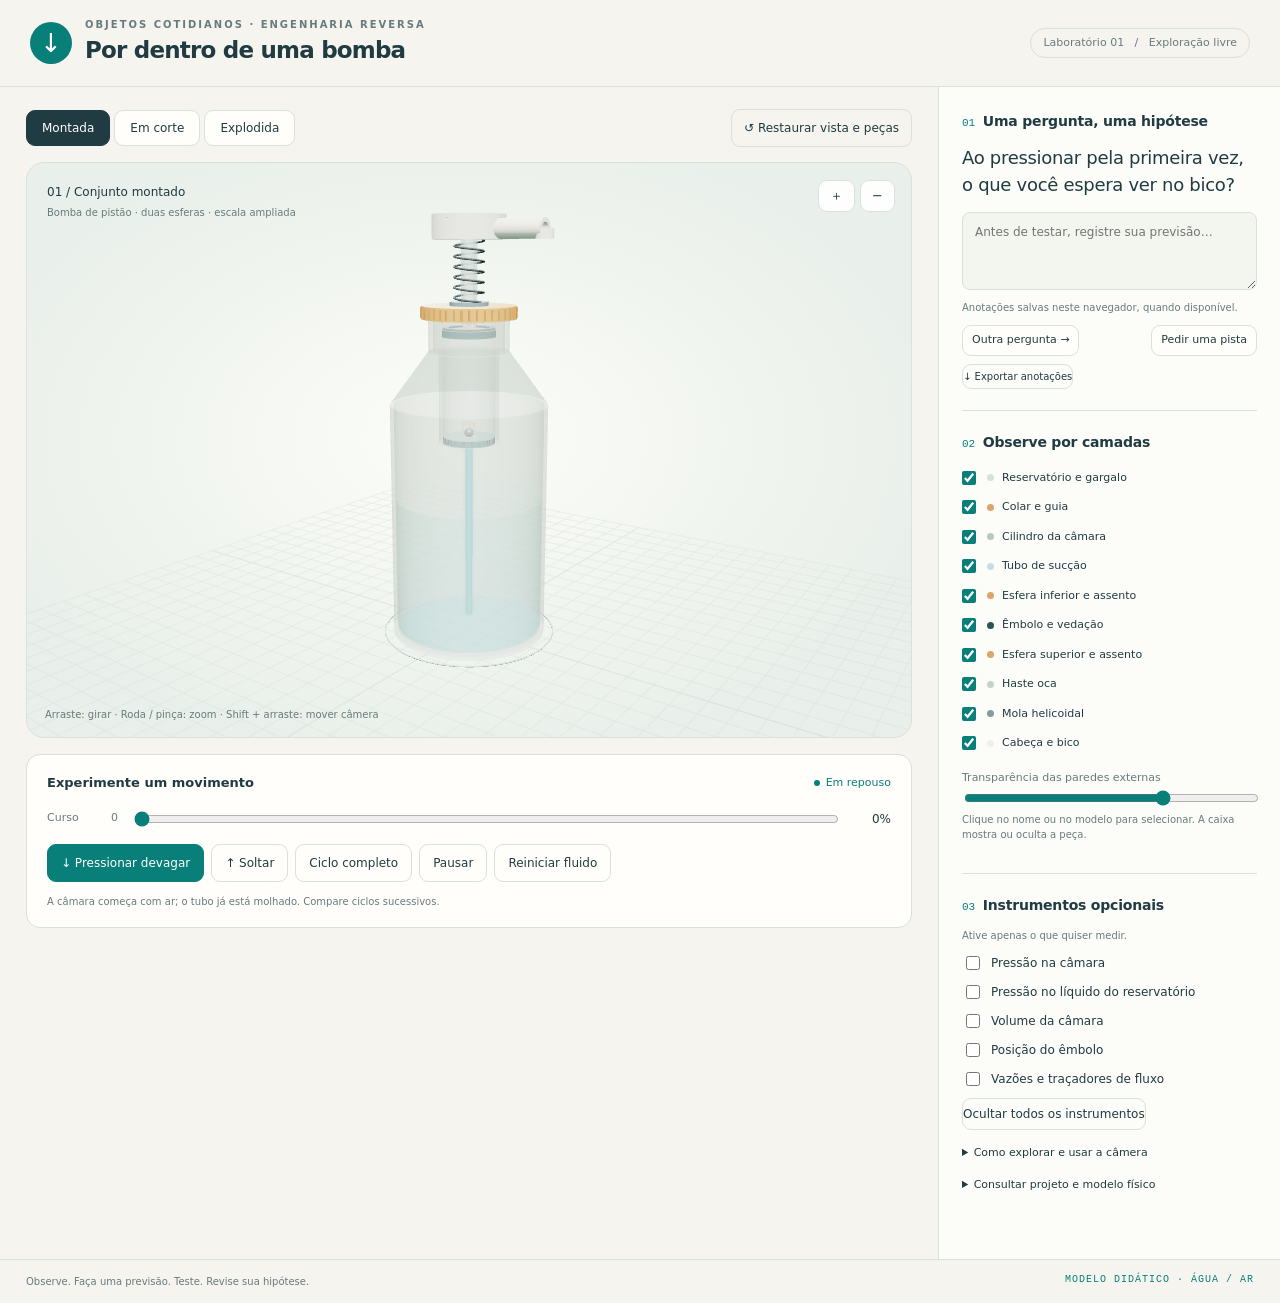
==== commit dd1da285: "Adiciona sonda de pressão ajustável no reservatório" ====
--- a/laboratorio-bomba.html
+++ b/laboratorio-bomba.html
@@ -11,14 +11,14 @@
 <header><div class="brand"><div class="logo" aria-hidden="true">↓</div><div><div class="eyebrow">Objetos cotidianos · Engenharia reversa</div><h1>Por dentro de uma bomba</h1></div></div><span class="tag">Laboratório 01 &nbsp; / &nbsp; Exploração livre</span></header>
 <div class="layout"><main class="lab">
 <div class="bar"><div class="tabs" aria-label="Visualização"><button data-mode="assembled" class="active" aria-pressed="true">Montada</button><button data-mode="cut" aria-pressed="false">Em corte</button><button data-mode="exploded" aria-pressed="false">Explodida</button></div><button id="resetView" class="subtle">↺ Restaurar vista e peças</button></div>
-<div class="stage"><canvas id="view" aria-label="Modelo 3D interativo de uma bomba manual. Arraste para girar, role para ampliar. Use a lista para selecionar peças." tabindex="0"></canvas><div class="stage-label"><strong id="viewLabel">01 / Conjunto montado</strong><small>Bomba de pistão · duas esferas · escala ampliada</small></div><div class="stage-corner"><button id="zoomIn" aria-label="Aproximar">＋</button><button id="zoomOut" aria-label="Afastar">−</button></div><div class="measurements"><div class="meter" id="pressureMeter" hidden>Pressão na câmara · relativa<b id="pressureValue">0 kPa</b></div><div class="meter" id="volumeMeter" hidden>Volume da câmara<b id="volumeValue">1,50 mL</b></div><div class="meter" id="positionMeter" hidden>Curso do êmbolo<b id="positionValue">0,0 mm</b></div><div class="meter" id="flowMeter" hidden>Vazão na entrada / saída<b id="flowValue">0 / 0</b><span>mL/s · saída: ar + líquido</span></div></div><div class="selection" id="selection"></div><div class="camera-help" id="cameraHelp">Arraste: girar · Roda / pinça: zoom · Shift + arraste: mover câmera</div><div id="toast" role="status"></div><div id="error" role="alert"></div></div>
+<div class="stage"><canvas id="view" aria-label="Modelo 3D interativo de uma bomba manual. Arraste para girar, role para ampliar. Use a lista para selecionar peças." tabindex="0"></canvas><div class="stage-label"><strong id="viewLabel">01 / Conjunto montado</strong><small>Bomba de pistão · duas esferas · escala ampliada</small></div><div class="stage-corner"><button id="zoomIn" aria-label="Aproximar">＋</button><button id="zoomOut" aria-label="Afastar">−</button></div><div class="measurements"><div class="meter" id="pressureMeter" hidden>Pressão na câmara · relativa<b id="pressureValue">0 kPa</b></div><div class="meter" id="reservoirPressureMeter" hidden>Pressão no reservatório · relativa<b id="reservoirPressureValue">0,000 kPa</b><span id="reservoirAbsoluteValue"></span><br><span id="probeStatus"></span></div><div class="meter" id="volumeMeter" hidden>Volume da câmara<b id="volumeValue">1,50 mL</b></div><div class="meter" id="positionMeter" hidden>Curso do êmbolo<b id="positionValue">0,0 mm</b></div><div class="meter" id="flowMeter" hidden>Vazão na entrada / saída<b id="flowValue">0 / 0</b><span>mL/s · saída: ar + líquido</span></div></div><div class="selection" id="selection"></div><div class="camera-help" id="cameraHelp">Arraste: girar · Roda / pinça: zoom · Shift + arraste: mover câmera</div><div id="toast" role="status"></div><div id="error" role="alert"></div></div>
 <section class="experiment" aria-label="Bancada de experimentação"><div class="experiment-top"><span class="section-title">Experimente um movimento</span><span class="state" id="state">Em repouso</span></div><div class="slider-row"><label for="stroke">Curso</label><span class="mini">0</span><input id="stroke" type="range" min="0" max="100" step="0.1" value="0" aria-label="Posição de acionamento, de zero a cem por cento"><output id="strokeValue">0%</output></div><div class="controls"><button id="press" class="primary">↓ Pressionar devagar</button><button id="release">↑ Soltar</button><button id="cycle">Ciclo completo</button><button id="pause" aria-pressed="false">Pausar</button><button id="resetFluid" title="Reinicia o fluido com a câmara cheia de ar">Reiniciar fluido</button></div><div class="footnote" id="experimentNote">A câmara começa com ar; o tubo já está molhado. Compare ciclos sucessivos.</div></section>
 </main><aside class="sidebar">
 <section class="side-section"><h2><span class="number">01</span>Uma pergunta, uma hipótese</h2><p class="question" id="question">Ao pressionar pela primeira vez, o que você espera ver no bico?</p><textarea id="hypothesis" placeholder="Antes de testar, registre sua previsão…" aria-label="Suas hipóteses e observações"></textarea><div class="note" id="saveStatus">Anotações salvas neste navegador, quando disponível.</div><div class="row"><button id="nextQuestion">Outra pergunta →</button><button id="hintButton">Pedir uma pista</button></div><div id="hint" hidden></div><button id="exportNotes" class="subtle" style="margin-top:8px;padding:4px 0;font-size:10px">↓ Exportar anotações</button></section>
 <section class="side-section"><h2><span class="number">02</span>Observe por camadas</h2><div id="parts"></div><div class="opacity-row"><label for="opacity">Transparência das paredes externas</label><input type="range" id="opacity" min="0" max="95" value="65"></div><div id="explodeOptions" hidden><div class="opacity-row"><label for="spread">Separação das peças</label><input type="range" id="spread" min="0.35" max="1.5" step="0.01" value="1"></div><p class="mini">Arraste uma peça para movê-la no plano da tela. Arraste o fundo para girar.</p></div><p class="note">Clique no nome ou no modelo para selecionar. A caixa mostra ou oculta a peça.</p></section>
-<section class="side-section"><h2><span class="number">03</span>Instrumentos opcionais</h2><p class="note">Ative apenas o que quiser medir.</p><label class="check"><input id="showPressure" type="checkbox">Pressão</label><label class="check"><input id="showVolume" type="checkbox">Volume da câmara</label><label class="check"><input id="showPosition" type="checkbox">Posição do êmbolo</label><label class="check"><input id="showFlow" type="checkbox">Vazões e traçadores de fluxo</label><button id="observe" class="subtle" style="padding:6px 0">Ocultar todos os instrumentos</button>
+<section class="side-section"><h2><span class="number">03</span>Instrumentos opcionais</h2><p class="note">Ative apenas o que quiser medir.</p><label class="check"><input id="showPressure" type="checkbox">Pressão na câmara</label><label class="check"><input id="showReservoirPressure" type="checkbox">Pressão no líquido do reservatório</label><div id="probeControls" hidden class="opacity-row"><label for="probeHeight">Altura da sonda desde o fundo: <output id="probeHeightValue">10 mm</output></label><input type="range" id="probeHeight" min="0" max="40" step="0.5" value="10"><p class="note">O ponto dourado marca a posição da medição. Mova a sonda e compare as leituras.</p></div><label class="check"><input id="showVolume" type="checkbox">Volume da câmara</label><label class="check"><input id="showPosition" type="checkbox">Posição do êmbolo</label><label class="check"><input id="showFlow" type="checkbox">Vazões e traçadores de fluxo</label><button id="observe" class="subtle" style="padding:6px 0">Ocultar todos os instrumentos</button>
 <details><summary>Como explorar e usar a câmera</summary><p>Arraste o fundo para orbitar em qualquer direção. Use a roda, a pinça ou os botões + e − para ampliar. Shift + arraste ou dois dedos movem o enquadramento. As setas giram a vista com o canvas focado; + e − ajustam o zoom.</p><p>O controle de curso move a cabeça; “Soltar” libera o retorno por mola. “Pausar” congela o tempo, inclusive os fluxos. A vista explodida serve para inspecionar: conecte as peças com Montada ou Em corte antes de experimentar.</p></details>
-<details id="technical"><summary>Consultar projeto e modelo físico</summary><p><b>Abra depois de formular sua hipótese.</b> Este projeto didático representa uma bomba de pistão com esfera de entrada fixa, esfera de saída no pistão e mola seca externa. Há variantes comerciais diferentes.</p><p>Na compressão, o volume diminui. A esfera inferior assenta; a diferença de pressão levanta a esfera de saída e envia ar ou água pela haste oca até o bico. No retorno, a mola amplia a câmara, a saída fecha e a entrada admite água. O início exige escorva: a câmara contém ar.</p><p>Modelo concentrado de água à temperatura ambiente: água incompressível e ar isotérmico (P absoluta × V do ar = constante para massa fixa). A cada passo resolvemos pressão, admissão e descarga conjuntamente, com balanço de massa; as esferas seguem as diferenças de pressão, não a fase da animação. Vazões seguem Q = C √ΔP após o limiar de abertura.</p><ul><li>Diâmetro do êmbolo: 10 mm; curso: 9 mm; deslocamento: 0,707 mL. Escala geométrica: 1 unidade = 10 mm.</li><li>Pressão ambiente: 101,3 kPa; limiar da saída: 2 kPa; entrada: 0,35 kPa mais altura hidrostática até o líquido.</li><li>Reservatório ventilado, 30 mL iniciais; quando o tubo emerge, admite ar; água sem viscosidade variável. Assentos impedem refluxo. O ar sai primeiro pelo alto da câmara; uma pequena bolsa residual modela o volume morto.</li><li>Mola: k = 160 N/m, pré-carga 1,8 N e amortecimento 120 N·s/m. Retorno quase estático por balanço entre mola, força de pressão e amortecimento. O controle de curso impõe posição; não mede força da mão.</li><li>Não há CFD, inércia das esferas, vazamentos, cavitação ou efeitos de tensão superficial. Tubo de sucção, haste e bico são considerados previamente molhados, com volume de transporte desprezado; a descarga aparece sem atraso nesses canais.</li><li>A transparência e o corte removem paredes apenas na visualização. A vista explodida pausa o experimento e os condutos deixam de representar uma conexão funcional.</li></ul><p id="balance"></p><p>Arquivo autônomo: Three.js r160 (MIT), incorporado com sua licença; sem chamadas externas, sem instalação. Requer navegador atual com WebGL. Anotações usam armazenamento local quando permitido.</p></details></section>
+<details id="technical"><summary>Consultar projeto e modelo físico</summary><p><b>Abra depois de formular sua hipótese.</b> Este projeto didático representa uma bomba de pistão com esfera de entrada fixa, esfera de saída no pistão e mola seca externa. Há variantes comerciais diferentes.</p><p>Na compressão, o volume diminui. A esfera inferior assenta; a diferença de pressão levanta a esfera de saída e envia ar ou água pela haste oca até o bico. No retorno, a mola amplia a câmara, a saída fecha e a entrada admite água. O início exige escorva: a câmara contém ar.</p><p>Modelo concentrado de água à temperatura ambiente: água incompressível e ar isotérmico (P absoluta × V do ar = constante para massa fixa). A cada passo resolvemos pressão, admissão e descarga conjuntamente, com balanço de massa; as esferas seguem as diferenças de pressão, não a fase da animação. Vazões seguem Q = C √ΔP após o limiar de abertura.</p><ul><li>Diâmetro do êmbolo: 10 mm; curso: 9 mm; deslocamento: 0,707 mL. Escala geométrica: 1 unidade = 10 mm.</li><li>Pressão ambiente: 101,3 kPa; limiar da saída: 2 kPa; entrada: 0,35 kPa mais altura hidrostática até o líquido.</li><li>Reservatório ventilado, 30 mL iniciais; quando o tubo emerge, admite ar; água sem viscosidade variável. Assentos impedem refluxo. O ar sai primeiro pelo alto da câmara; uma pequena bolsa residual modela o volume morto.</li><li>Sonda virtual no reservatório: pressão relativa = ρgh, com ρ = 1000 kg/m³, g = 9,81 m/s² e h medido entre a sonda e a superfície. Pressão absoluta = 101,3 kPa + pressão relativa. Acima da água, a leitura é a atmosférica (zero relativo). O reservatório é ventilado; desprezam-se variações locais de pressão pelo escoamento. A sonda mantém altura fixa desde o fundo, portanto a leitura acompanha o nível que desce durante o bombeamento.</li><li>Mola: k = 160 N/m, pré-carga 1,8 N e amortecimento 120 N·s/m. Retorno quase estático por balanço entre mola, força de pressão e amortecimento. O controle de curso impõe posição; não mede força da mão.</li><li>Não há CFD, inércia das esferas, vazamentos, cavitação ou efeitos de tensão superficial. Tubo de sucção, haste e bico são considerados previamente molhados, com volume de transporte desprezado; a descarga aparece sem atraso nesses canais.</li><li>A transparência e o corte removem paredes apenas na visualização. A vista explodida pausa o experimento e os condutos deixam de representar uma conexão funcional.</li></ul><p id="balance"></p><p>Arquivo autônomo: Three.js r160 (MIT), incorporado com sua licença; sem chamadas externas, sem instalação. Requer navegador atual com WebGL. Anotações usam armazenamento local quando permitido.</p></details></section>
 </aside></div><footer><span>Observe. Faça uma previsão. Teste. Revise sua hipótese.</span><span class="badge">MODELO DIDÁTICO · ÁGUA / AR</span></footer>
 
 <!--
@@ -56,9 +56,15 @@
 const ui={mode:'assembled',paused:false,motion:'idle',selection:null,spread:1,opacity:.35,question:0,hint:0};
 const physics={x:0,L:0,gas:1.499375,p:0,qin:0,qout:0,qwater:0,inlet:0,outlet:0,reservoir:30,delivered:0,time:0,phase:0};
 const C={P0:101.3,A:.785,stroke:.9,base:.24,top:2.15};
+function reservoirMeasurement(){
+ const heightMM=Number($('probeHeight').value),level=-3.65+2.6*physics.reservoir/30;
+ const y=-3.65+heightMM/10,depthMM=Math.max(0,(level-y)*10);
+ const relativeKPa=depthMM*.00981;
+ return {heightMM,level,y,depthMM,relativeKPa,absoluteKPa:C.P0+relativeKPa,submerged:y<level};
+}
 function volume(x){return C.A*(C.top-C.stroke*x-C.base)}
 physics.gas=volume(0);
-let renderer,scene,camera,world,parts=[],fluidGroup,waterMesh,jarWater,inBall,outBall,springMesh,flowDots=[],drops=[],selectedHalo;
+let renderer,scene,camera,world,parts=[],fluidGroup,waterMesh,jarWater,inBall,outBall,springMesh,flowDots=[],drops=[],selectedHalo,reservoirProbe;
 const canvas=$('view'), stage=canvas.parentElement;
 const cameraState={theta:.62,phi:1.34,radius:17,target:new THREE.Vector3(0,-.1,0)};
 const raycaster=new THREE.Raycaster(), pointer=new THREE.Vector2();
@@ -115,6 +121,10 @@
  const ring=mesh(new THREE.TorusGeometry(1.68,.009,5,120),mat(0x9cb6a8),scene,[0,-3.79,0]);ring.rotation.x=-Math.PI/2;
  for(let i=0;i<45;i++){const dot=mesh(new THREE.SphereGeometry(.032,8,6),mat(i<18?0x168698:0x188a9b,{emissive:0x126a73,emissiveIntensity:.15}),fluidGroup);dot.visible=false;flowDots.push(dot)}
  for(let i=0;i<22;i++){const d=mesh(new THREE.SphereGeometry(.048,10,8),mat(color.water,{transparent:true,opacity:.8}),fluidGroup);d.visible=false;drops.push({mesh:d,age:0,active:false})}
+ reservoirProbe=new THREE.Group();jarPart.g.add(reservoirProbe);
+ mesh(new THREE.SphereGeometry(.085,20,14),mat(0xe9a23b,{emissive:0xc37a14,emissiveIntensity:.35}),reservoirProbe,[0,0,0]);
+ const probeRing=mesh(new THREE.TorusGeometry(.15,.013,8,32),mat(0xb16b18),reservoirProbe);probeRing.rotation.x=Math.PI/2;
+ reservoirProbe.visible=false;
  makePartsUI();resize();cameraUpdate();
 }
 function makePartsUI(){for(const p of parts){const row=document.createElement('div');row.className='part';row.dataset.id=p.id;row.innerHTML='<input type="checkbox" checked><span class="swatch"></span><button></button>';row.querySelector('input').setAttribute('aria-label','Exibir '+p.name);row.querySelector('.swatch').style.background='#'+p.c.toString(16).padStart(6,'0');row.querySelector('button').textContent=p.name;row.querySelector('button').onclick=()=>selectPart(p);row.querySelector('input').onchange=e=>{p.visible=e.target.checked;p.g.visible=p.visible;if(ui.selection===p&&!p.visible)selectPart(null)};$('parts').append(row)}}
@@ -170,6 +180,11 @@
  for(let i=0;i<flowDots.length;i++){const dot=flowDots[i],isIn=i<18;const q=isIn?f.qin:f.qout;dot.visible=show&&q>.008&&(isIn?tubePart.visible:rodPart.visible);if(!dot.visible)continue;let t=((f.time*Math.min(q,5)*.55)+(i%18)/18)%1;if(isIn)dot.position.set(.025*Math.sin(i),-3.45+t*3.75,0);else if(t<.7)dot.position.set(0,2.3-stroke+(t/.7)*(1.7),0);else dot.position.set((t-.7)/.3*1.62,4.03-stroke,0);dot.material.color.setHex(isIn?0x168a9e:(f.qwater>.1?0x08799c:0xb39b68))}
  if(!ui.paused&&ui.mode!=='exploded'){dropAccumulator+=f.qwater*dt*32;while(dropAccumulator>1){dropAccumulator--;const d=drops.find(d=>!d.active);if(d){d.active=true;d.age=0;d.mesh.position.set(1.6,3.86-stroke,0)}}for(const d of drops)if(d.active){d.age+=dt;d.mesh.visible=headPart.visible;d.mesh.position.x+=dt*.75;d.mesh.position.y-=dt*(.5+9*d.age);d.mesh.scale.set(.7,1+d.age*.7,.7);if(d.mesh.position.y< -3.7){d.active=false;d.mesh.visible=false}}}
  if(ui.mode==='exploded')drops.forEach(d=>d.mesh.visible=false);
+ const reading=reservoirMeasurement();reservoirProbe.visible=$('showReservoirPressure').checked;reservoirProbe.position.set(.85,reading.y,.3);
+ $('probeHeightValue').value=reading.heightMM.toLocaleString('pt-BR')+' mm';
+ $('reservoirPressureValue').textContent='+'+reading.relativeKPa.toFixed(3).replace('.',',')+' kPa';
+ $('reservoirAbsoluteValue').textContent='Absoluta: '+reading.absoluteKPa.toFixed(3).replace('.',',')+' kPa';
+ $('probeStatus').textContent=reading.submerged?'Imersão: '+reading.depthMM.toFixed(1).replace('.',',')+' mm':'Sonda fora do líquido';
  $('stroke').value=f.x*100;$('strokeValue').value=Math.round(f.x*100)+'%';$('pressureValue').textContent=(f.p>=0?'+':'')+f.p.toFixed(1).replace('.',',')+' kPa';$('volumeValue').textContent=volume(f.x).toFixed(2).replace('.',',')+' mL';$('positionValue').textContent=(f.x*9).toFixed(1).replace('.',',')+' mm';$('flowValue').textContent=f.qin.toFixed(2)+' / '+f.qout.toFixed(2);
  $('balance').textContent='Balanço atual: reservatório '+f.reservoir.toFixed(3)+' mL + câmara '+f.L.toFixed(3)+' mL + líquido dispensado '+f.delivered.toFixed(3)+' mL = '+(f.reservoir+f.L+f.delivered).toFixed(3)+' mL. Líquido da haste e do tubo desprezado no balanço.';updateState();
 }
@@ -204,13 +219,13 @@
 $('stroke').oninput=e=>{ui.motion='idle';if(ui.paused)unpause(); // Position command is rate-limited through the physics integrator, including fluid response.
  manualTarget=Number(e.target.value)/100;};let manualTarget=null;
 $('opacity').oninput=e=>{ui.opacity=1-Number(e.target.value)/100;outerParts.forEach(p=>p.g.traverse(m=>{if(m.isMesh&&m.material.transparent&&m!==jarWater)m.material.opacity=ui.opacity}))};$('spread').oninput=e=>ui.spread=+e.target.value;
-for(const [check,meter] of [['showPressure','pressureMeter'],['showVolume','volumeMeter'],['showPosition','positionMeter'],['showFlow','flowMeter']])$(check).onchange=()=>$(meter).hidden=!$(check).checked;
-$('observe').onclick=()=>{for(const id of ['showPressure','showVolume','showPosition','showFlow']){$(id).checked=false;$(id).onchange()}};
+for(const [check,meter] of [['showPressure','pressureMeter'],['showReservoirPressure','reservoirPressureMeter'],['showVolume','volumeMeter'],['showPosition','positionMeter'],['showFlow','flowMeter']])$(check).onchange=()=>{$(meter).hidden=!$(check).checked;if(check==='showReservoirPressure')$('probeControls').hidden=!$(check).checked};
+$('observe').onclick=()=>{for(const id of ['showPressure','showReservoirPressure','showVolume','showPosition','showFlow']){$(id).checked=false;$(id).onchange()}};
 window.addEventListener('resize',resize);
 let last=0,accumulator=0;
 function animate(ms){requestAnimationFrame(animate);let dt=last?Math.min((ms-last)/1000,.075):0;last=ms;accumulator+=dt;const step=1/480;while(accumulator>=step){advance(step);accumulator-=step}visual(ui.paused?0:dt);renderer.render(scene,camera)}
 // Clear pending manual moves when another experiment begins.
 for(const id of ['press','release','cycle','resetFluid'])$(id).addEventListener('click',()=>manualTarget=null);
-window.lab={physics,ui,parts,volume,advance,setMode,selectPart,cameraState,resetFluid,motion,get renderer(){return renderer}};
+window.lab={physics,ui,parts,volume,advance,setMode,selectPart,cameraState,resetFluid,motion,reservoirMeasurement,get reservoirProbe(){return reservoirProbe},get renderer(){return renderer}};
 try{build();requestAnimationFrame(animate)}catch(e){$('error').style.display='block';$('error').textContent='A visualização 3D não pôde iniciar. Use um navegador atual com WebGL e aceleração gráfica habilitados. Detalhe: '+e.message;console.error(e)}
 </script></body></html>
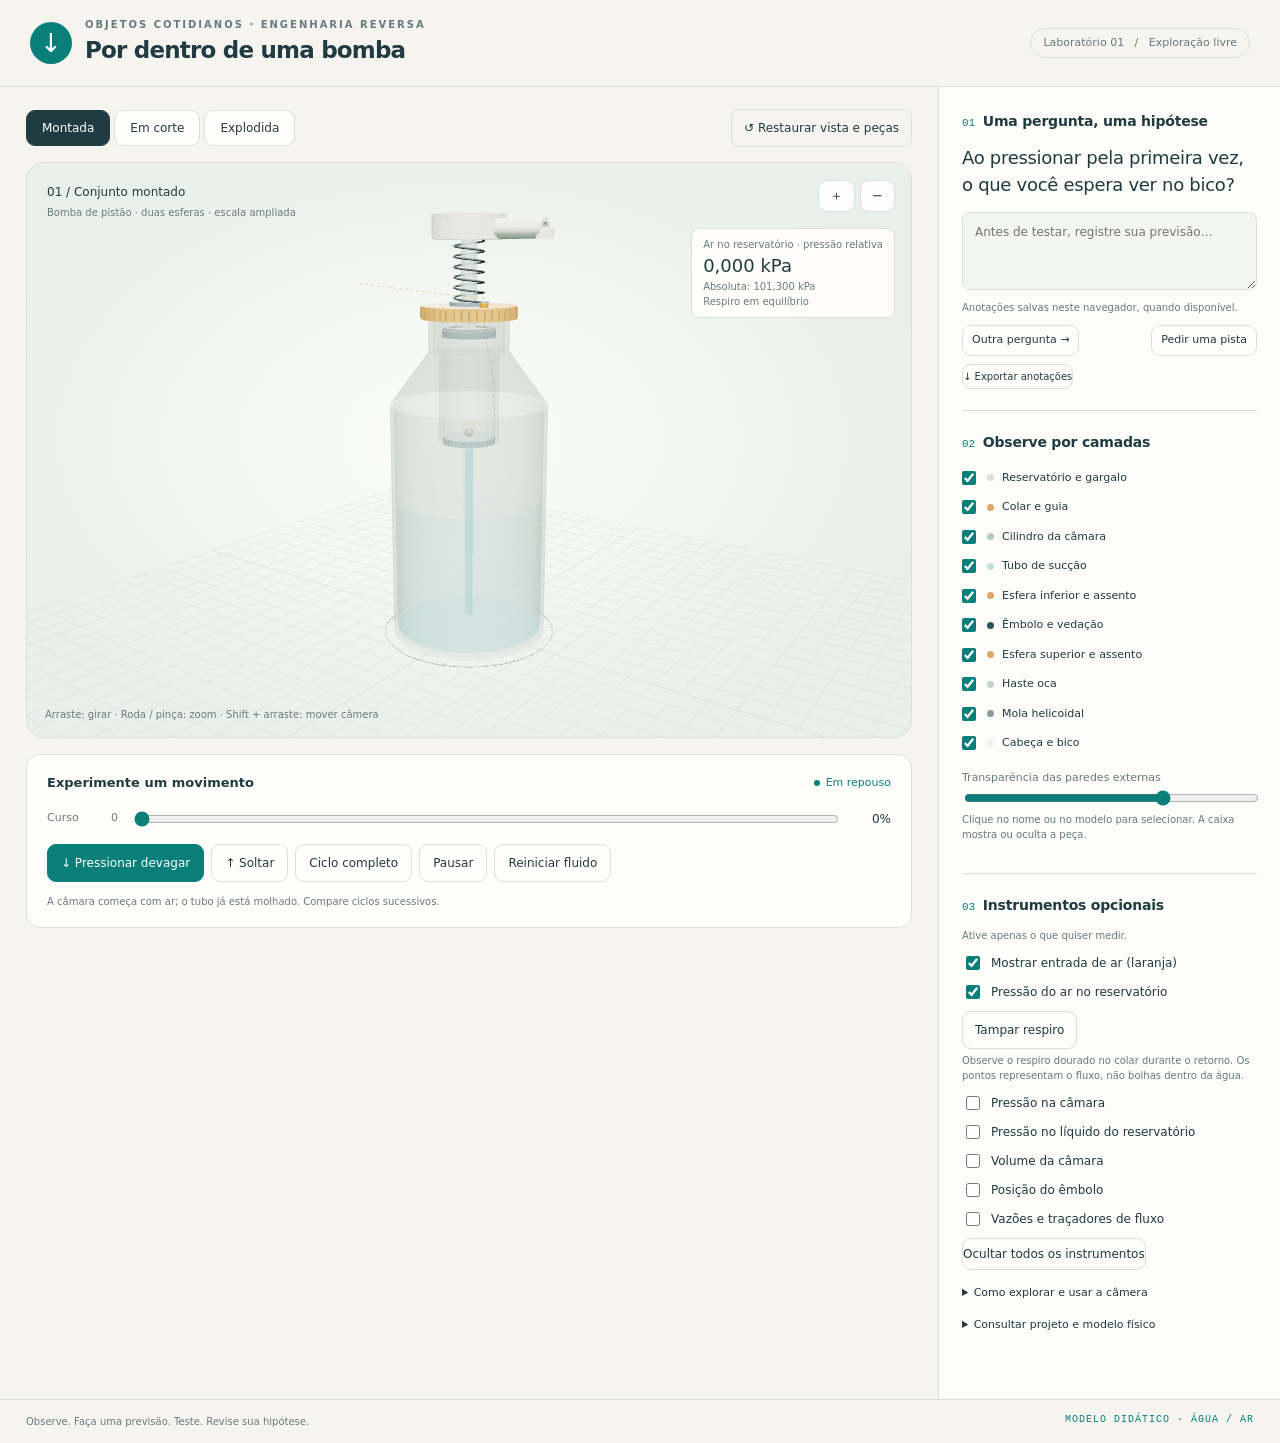
==== commit 5b8f35e4: "Simula ventilação e entrada de ar no reservatório" ====
--- a/laboratorio-bomba.html
+++ b/laboratorio-bomba.html
@@ -11,14 +11,14 @@
 <header><div class="brand"><div class="logo" aria-hidden="true">↓</div><div><div class="eyebrow">Objetos cotidianos · Engenharia reversa</div><h1>Por dentro de uma bomba</h1></div></div><span class="tag">Laboratório 01 &nbsp; / &nbsp; Exploração livre</span></header>
 <div class="layout"><main class="lab">
 <div class="bar"><div class="tabs" aria-label="Visualização"><button data-mode="assembled" class="active" aria-pressed="true">Montada</button><button data-mode="cut" aria-pressed="false">Em corte</button><button data-mode="exploded" aria-pressed="false">Explodida</button></div><button id="resetView" class="subtle">↺ Restaurar vista e peças</button></div>
-<div class="stage"><canvas id="view" aria-label="Modelo 3D interativo de uma bomba manual. Arraste para girar, role para ampliar. Use a lista para selecionar peças." tabindex="0"></canvas><div class="stage-label"><strong id="viewLabel">01 / Conjunto montado</strong><small>Bomba de pistão · duas esferas · escala ampliada</small></div><div class="stage-corner"><button id="zoomIn" aria-label="Aproximar">＋</button><button id="zoomOut" aria-label="Afastar">−</button></div><div class="measurements"><div class="meter" id="pressureMeter" hidden>Pressão na câmara · relativa<b id="pressureValue">0 kPa</b></div><div class="meter" id="reservoirPressureMeter" hidden>Pressão no reservatório · relativa<b id="reservoirPressureValue">0,000 kPa</b><span id="reservoirAbsoluteValue"></span><br><span id="probeStatus"></span></div><div class="meter" id="volumeMeter" hidden>Volume da câmara<b id="volumeValue">1,50 mL</b></div><div class="meter" id="positionMeter" hidden>Curso do êmbolo<b id="positionValue">0,0 mm</b></div><div class="meter" id="flowMeter" hidden>Vazão na entrada / saída<b id="flowValue">0 / 0</b><span>mL/s · saída: ar + líquido</span></div></div><div class="selection" id="selection"></div><div class="camera-help" id="cameraHelp">Arraste: girar · Roda / pinça: zoom · Shift + arraste: mover câmera</div><div id="toast" role="status"></div><div id="error" role="alert"></div></div>
+<div class="stage"><canvas id="view" aria-label="Modelo 3D interativo de uma bomba manual. Arraste para girar, role para ampliar. Use a lista para selecionar peças." tabindex="0"></canvas><div class="stage-label"><strong id="viewLabel">01 / Conjunto montado</strong><small>Bomba de pistão · duas esferas · escala ampliada</small></div><div class="stage-corner"><button id="zoomIn" aria-label="Aproximar">＋</button><button id="zoomOut" aria-label="Afastar">−</button></div><div class="measurements"><div class="meter" id="airPressureMeter">Ar no reservatório · pressão relativa<b id="airPressureValue">0,000 kPa</b><span id="airAbsoluteValue">Absoluta: 101,300 kPa</span><br><span id="airFlowValue">Respiro em equilíbrio</span></div><div class="meter" id="pressureMeter" hidden>Pressão na câmara · relativa<b id="pressureValue">0 kPa</b></div><div class="meter" id="reservoirPressureMeter" hidden>Pressão no reservatório · relativa<b id="reservoirPressureValue">0,000 kPa</b><span id="reservoirAbsoluteValue"></span><br><span id="probeStatus"></span></div><div class="meter" id="volumeMeter" hidden>Volume da câmara<b id="volumeValue">1,50 mL</b></div><div class="meter" id="positionMeter" hidden>Curso do êmbolo<b id="positionValue">0,0 mm</b></div><div class="meter" id="flowMeter" hidden>Vazão na entrada / saída<b id="flowValue">0 / 0</b><span>mL/s · saída: ar + líquido</span></div></div><div class="selection" id="selection"></div><div class="camera-help" id="cameraHelp">Arraste: girar · Roda / pinça: zoom · Shift + arraste: mover câmera</div><div id="toast" role="status"></div><div id="error" role="alert"></div></div>
 <section class="experiment" aria-label="Bancada de experimentação"><div class="experiment-top"><span class="section-title">Experimente um movimento</span><span class="state" id="state">Em repouso</span></div><div class="slider-row"><label for="stroke">Curso</label><span class="mini">0</span><input id="stroke" type="range" min="0" max="100" step="0.1" value="0" aria-label="Posição de acionamento, de zero a cem por cento"><output id="strokeValue">0%</output></div><div class="controls"><button id="press" class="primary">↓ Pressionar devagar</button><button id="release">↑ Soltar</button><button id="cycle">Ciclo completo</button><button id="pause" aria-pressed="false">Pausar</button><button id="resetFluid" title="Reinicia o fluido com a câmara cheia de ar">Reiniciar fluido</button></div><div class="footnote" id="experimentNote">A câmara começa com ar; o tubo já está molhado. Compare ciclos sucessivos.</div></section>
 </main><aside class="sidebar">
 <section class="side-section"><h2><span class="number">01</span>Uma pergunta, uma hipótese</h2><p class="question" id="question">Ao pressionar pela primeira vez, o que você espera ver no bico?</p><textarea id="hypothesis" placeholder="Antes de testar, registre sua previsão…" aria-label="Suas hipóteses e observações"></textarea><div class="note" id="saveStatus">Anotações salvas neste navegador, quando disponível.</div><div class="row"><button id="nextQuestion">Outra pergunta →</button><button id="hintButton">Pedir uma pista</button></div><div id="hint" hidden></div><button id="exportNotes" class="subtle" style="margin-top:8px;padding:4px 0;font-size:10px">↓ Exportar anotações</button></section>
 <section class="side-section"><h2><span class="number">02</span>Observe por camadas</h2><div id="parts"></div><div class="opacity-row"><label for="opacity">Transparência das paredes externas</label><input type="range" id="opacity" min="0" max="95" value="65"></div><div id="explodeOptions" hidden><div class="opacity-row"><label for="spread">Separação das peças</label><input type="range" id="spread" min="0.35" max="1.5" step="0.01" value="1"></div><p class="mini">Arraste uma peça para movê-la no plano da tela. Arraste o fundo para girar.</p></div><p class="note">Clique no nome ou no modelo para selecionar. A caixa mostra ou oculta a peça.</p></section>
-<section class="side-section"><h2><span class="number">03</span>Instrumentos opcionais</h2><p class="note">Ative apenas o que quiser medir.</p><label class="check"><input id="showPressure" type="checkbox">Pressão na câmara</label><label class="check"><input id="showReservoirPressure" type="checkbox">Pressão no líquido do reservatório</label><div id="probeControls" hidden class="opacity-row"><label for="probeHeight">Altura da sonda desde o fundo: <output id="probeHeightValue">10 mm</output></label><input type="range" id="probeHeight" min="0" max="40" step="0.5" value="10"><p class="note">O ponto dourado marca a posição da medição. Mova a sonda e compare as leituras.</p></div><label class="check"><input id="showVolume" type="checkbox">Volume da câmara</label><label class="check"><input id="showPosition" type="checkbox">Posição do êmbolo</label><label class="check"><input id="showFlow" type="checkbox">Vazões e traçadores de fluxo</label><button id="observe" class="subtle" style="padding:6px 0">Ocultar todos os instrumentos</button>
+<section class="side-section"><h2><span class="number">03</span>Instrumentos opcionais</h2><p class="note">Ative apenas o que quiser medir.</p><label class="check"><input id="showAir" type="checkbox" checked>Mostrar entrada de ar (laranja)</label><label class="check"><input id="showAirPressure" type="checkbox" checked>Pressão do ar no reservatório</label><button id="ventToggle" class="subtle" aria-pressed="false">Tampar respiro</button><p class="note">Observe o respiro dourado no colar durante o retorno. Os pontos representam o fluxo, não bolhas dentro da água.</p><label class="check"><input id="showPressure" type="checkbox">Pressão na câmara</label><label class="check"><input id="showReservoirPressure" type="checkbox">Pressão no líquido do reservatório</label><div id="probeControls" hidden class="opacity-row"><label for="probeHeight">Altura da sonda desde o fundo: <output id="probeHeightValue">10 mm</output></label><input type="range" id="probeHeight" min="0" max="40" step="0.5" value="10"><p class="note">O ponto dourado marca a posição da medição. Mova a sonda e compare as leituras.</p></div><label class="check"><input id="showVolume" type="checkbox">Volume da câmara</label><label class="check"><input id="showPosition" type="checkbox">Posição do êmbolo</label><label class="check"><input id="showFlow" type="checkbox">Vazões e traçadores de fluxo</label><button id="observe" class="subtle" style="padding:6px 0">Ocultar todos os instrumentos</button>
 <details><summary>Como explorar e usar a câmera</summary><p>Arraste o fundo para orbitar em qualquer direção. Use a roda, a pinça ou os botões + e − para ampliar. Shift + arraste ou dois dedos movem o enquadramento. As setas giram a vista com o canvas focado; + e − ajustam o zoom.</p><p>O controle de curso move a cabeça; “Soltar” libera o retorno por mola. “Pausar” congela o tempo, inclusive os fluxos. A vista explodida serve para inspecionar: conecte as peças com Montada ou Em corte antes de experimentar.</p></details>
-<details id="technical"><summary>Consultar projeto e modelo físico</summary><p><b>Abra depois de formular sua hipótese.</b> Este projeto didático representa uma bomba de pistão com esfera de entrada fixa, esfera de saída no pistão e mola seca externa. Há variantes comerciais diferentes.</p><p>Na compressão, o volume diminui. A esfera inferior assenta; a diferença de pressão levanta a esfera de saída e envia ar ou água pela haste oca até o bico. No retorno, a mola amplia a câmara, a saída fecha e a entrada admite água. O início exige escorva: a câmara contém ar.</p><p>Modelo concentrado de água à temperatura ambiente: água incompressível e ar isotérmico (P absoluta × V do ar = constante para massa fixa). A cada passo resolvemos pressão, admissão e descarga conjuntamente, com balanço de massa; as esferas seguem as diferenças de pressão, não a fase da animação. Vazões seguem Q = C √ΔP após o limiar de abertura.</p><ul><li>Diâmetro do êmbolo: 10 mm; curso: 9 mm; deslocamento: 0,707 mL. Escala geométrica: 1 unidade = 10 mm.</li><li>Pressão ambiente: 101,3 kPa; limiar da saída: 2 kPa; entrada: 0,35 kPa mais altura hidrostática até o líquido.</li><li>Reservatório ventilado, 30 mL iniciais; quando o tubo emerge, admite ar; água sem viscosidade variável. Assentos impedem refluxo. O ar sai primeiro pelo alto da câmara; uma pequena bolsa residual modela o volume morto.</li><li>Sonda virtual no reservatório: pressão relativa = ρgh, com ρ = 1000 kg/m³, g = 9,81 m/s² e h medido entre a sonda e a superfície. Pressão absoluta = 101,3 kPa + pressão relativa. Acima da água, a leitura é a atmosférica (zero relativo). O reservatório é ventilado; desprezam-se variações locais de pressão pelo escoamento. A sonda mantém altura fixa desde o fundo, portanto a leitura acompanha o nível que desce durante o bombeamento.</li><li>Mola: k = 160 N/m, pré-carga 1,8 N e amortecimento 120 N·s/m. Retorno quase estático por balanço entre mola, força de pressão e amortecimento. O controle de curso impõe posição; não mede força da mão.</li><li>Não há CFD, inércia das esferas, vazamentos, cavitação ou efeitos de tensão superficial. Tubo de sucção, haste e bico são considerados previamente molhados, com volume de transporte desprezado; a descarga aparece sem atraso nesses canais.</li><li>A transparência e o corte removem paredes apenas na visualização. A vista explodida pausa o experimento e os condutos deixam de representar uma conexão funcional.</li></ul><p id="balance"></p><p>Arquivo autônomo: Three.js r160 (MIT), incorporado com sua licença; sem chamadas externas, sem instalação. Requer navegador atual com WebGL. Anotações usam armazenamento local quando permitido.</p></details></section>
+<details id="technical"><summary>Consultar projeto e modelo físico</summary><p><b>Abra depois de formular sua hipótese.</b> Este projeto didático representa uma bomba de pistão com esfera de entrada fixa, esfera de saída no pistão e mola seca externa. Há variantes comerciais diferentes.</p><p>Na compressão, o volume diminui. A esfera inferior assenta; a diferença de pressão levanta a esfera de saída e envia ar ou água pela haste oca até o bico. No retorno, a mola amplia a câmara, a saída fecha e a entrada admite água. O início exige escorva: a câmara contém ar.</p><p>Modelo concentrado de água à temperatura ambiente: água incompressível e ar isotérmico (P absoluta × V do ar = constante para massa fixa). A cada passo resolvemos pressão, admissão e descarga conjuntamente, com balanço de massa; as esferas seguem as diferenças de pressão, não a fase da animação. Vazões seguem Q = C √ΔP após o limiar de abertura.</p><ul><li>Diâmetro do êmbolo: 10 mm; curso: 9 mm; deslocamento: 0,707 mL. Escala geométrica: 1 unidade = 10 mm.</li><li>Pressão ambiente: 101,3 kPa; limiar da saída: 2 kPa; entrada: 0,35 kPa mais altura hidrostática até o líquido.</li><li>Reservatório ventilado, 30 mL iniciais; quando o tubo emerge, admite ar; água sem viscosidade variável. Assentos impedem refluxo. O ar sai primeiro pelo alto da câmara; uma pequena bolsa residual modela o volume morto.</li><li>Sonda virtual no reservatório: incremento hidrostático de pressão = ρgh, com ρ = 1000 kg/m³, g = 9,81 m/s² e h medido entre a sonda e a superfície. A pressão do ar do reservatório é somada a ρgh para obter a pressão absoluta; a relativa usa a atmosfera como referência. Acima da água, a sonda lê a pressão do ar interno. O reservatório possui ventilação de condutância finita; desprezam-se variações locais de pressão pelo escoamento. A sonda mantém altura fixa desde o fundo, portanto a leitura acompanha o nível que desce durante o bombeamento.</li><li>Ar do reservatório: volume efetivo inicial 10 mL, mais o volume de água retirado. Gás ideal isotérmico, com inventário de ar variável. O respiro passa pela abertura dourada no colar. Vazão de ar, em mL equivalentes à pressão ambiente por segundo: Q = 1,5 × (101,3 − P interna), com pressões em kPa. A pressão diminui quando o volume cresce; a entrada de ar recompõe a massa e a pressão. A integração implícita do respiro conserva a massa de ar e evita sobrepassar o equilíbrio. Tampar o respiro zera essa vazão. O acoplamento à bomba usa a pressão do reservatório a cada passo de 1/480 s; não se modelam temperatura variável, jatos ou CFD. Os traçadores só avançam com a entrada de ar calculada, não são moléculas nem bolhas no líquido.</li><li>Mola: k = 160 N/m, pré-carga 1,8 N e amortecimento 120 N·s/m. Retorno quase estático por balanço entre mola, força de pressão e amortecimento. O controle de curso impõe posição; não mede força da mão.</li><li>Não há CFD, inércia das esferas, vazamentos, cavitação ou efeitos de tensão superficial. Tubo de sucção, haste e bico são considerados previamente molhados, com volume de transporte desprezado; a descarga aparece sem atraso nesses canais.</li><li>A transparência e o corte removem paredes apenas na visualização. A vista explodida pausa o experimento e os condutos deixam de representar uma conexão funcional.</li></ul><p id="balance"></p><p>Arquivo autônomo: Three.js r160 (MIT), incorporado com sua licença; sem chamadas externas, sem instalação. Requer navegador atual com WebGL. Anotações usam armazenamento local quando permitido.</p></details></section>
 </aside></div><footer><span>Observe. Faça uma previsão. Teste. Revise sua hipótese.</span><span class="badge">MODELO DIDÁTICO · ÁGUA / AR</span></footer>
 
 <!--
@@ -53,18 +53,22 @@
 'use strict';
 /* LAB: geometria / modelo físico / interação / renderização. Sem recursos externos. */
 const $=id=>document.getElementById(id), clamp=(v,a,b)=>Math.max(a,Math.min(b,v));
-const ui={mode:'assembled',paused:false,motion:'idle',selection:null,spread:1,opacity:.35,question:0,hint:0};
-const physics={x:0,L:0,gas:1.499375,p:0,qin:0,qout:0,qwater:0,inlet:0,outlet:0,reservoir:30,delivered:0,time:0,phase:0};
+const ui={mode:'assembled',paused:false,motion:'idle',selection:null,spread:1,opacity:.35,ventOpen:true,question:0,hint:0};
+const physics={x:0,L:0,gas:1.499375,p:0,qin:0,qout:0,qwater:0,inlet:0,outlet:0,reservoir:30,tankGas:10,ventFlow:0,airEntered:0,delivered:0,time:0,phase:0};
 const C={P0:101.3,A:.785,stroke:.9,base:.24,top:2.15};
+// Air inventory is measured in ambient-equivalent mL; headspace expands as water leaves.
+function headspaceVolume(){return 40-physics.reservoir}
+function tankPressure(){return C.P0*physics.tankGas/headspaceVolume()}
+function signedKPa(p){return (p>=.0005?'+':'')+(Math.abs(p)<.0005?0:p).toFixed(3).replace('.',',')+' kPa'}
 function reservoirMeasurement(){
  const heightMM=Number($('probeHeight').value),level=-3.65+2.6*physics.reservoir/30;
  const y=-3.65+heightMM/10,depthMM=Math.max(0,(level-y)*10);
- const relativeKPa=depthMM*.00981;
+ const relativeKPa=tankPressure()-C.P0+depthMM*.00981;
  return {heightMM,level,y,depthMM,relativeKPa,absoluteKPa:C.P0+relativeKPa,submerged:y<level};
 }
 function volume(x){return C.A*(C.top-C.stroke*x-C.base)}
 physics.gas=volume(0);
-let renderer,scene,camera,world,parts=[],fluidGroup,waterMesh,jarWater,inBall,outBall,springMesh,flowDots=[],drops=[],selectedHalo,reservoirProbe;
+let renderer,scene,camera,world,parts=[],fluidGroup,waterMesh,jarWater,inBall,outBall,springMesh,flowDots=[],drops=[],selectedHalo,reservoirProbe,ventPlug,airGroup,airDots=[],airPath;
 const canvas=$('view'), stage=canvas.parentElement;
 const cameraState={theta:.62,phi:1.34,radius:17,target:new THREE.Vector3(0,-.1,0)};
 const raycaster=new THREE.Raycaster(), pointer=new THREE.Vector2();
@@ -96,7 +100,12 @@
  const angle=cut?Math.PI*1.36:Math.PI*2,start=cut?Math.PI*.17:0;
  mesh(new THREE.CylinderGeometry(.76,1.5,1,56,1,true,start,angle),glass,g,[0,1.3,0]);cylinder(1.5,.10,glass,g,-3.72);
  }cutMeshes.push([jarFull,jarCut]);outerParts.push(jarPart);
- const cap=part('cap','Colar e guia',color.accent,[2.1,1.6,0]);tube(.89,.2,.24,mat(color.accent),cap.g,2.53);tube(.22,.155,.24,mat(color.seal),cap.g,2.6);
+ const cap=part('cap','Colar e guia',color.accent,[2.1,1.6,0]);// A real through-hole in the collar: the air path crosses this aperture.
+ const capShape=new THREE.Shape();capShape.absarc(0,0,.89,0,Math.PI*2,false);
+ for(const [x,z,r] of [[0,0,.2],[.55,.3,.035]]){const h=new THREE.Path();h.absarc(x,z,r,0,Math.PI*2,true);capShape.holes.push(h)}
+ const capGeo=new THREE.ExtrudeGeometry(capShape,{depth:.24,bevelEnabled:false,curveSegments:48});capGeo.rotateX(Math.PI/2);capGeo.translate(0,2.65,0);mesh(capGeo,mat(color.accent),cap.g);
+ const ventRing=tube(.07,.035,.10,mat(0xd29132),cap.g,2.68);ventRing.position.x=.55;ventRing.position.z=.3;
+ ventPlug=cylinder(.034,.16,mat(0x573b29),cap.g,2.72,.55,.3);ventPlug.visible=false;tube(.22,.155,.24,mat(color.seal),cap.g,2.6);
  tube(.36,.16,.08,mat(color.metal),cap.g,2.68);for(let i=0;i<40;i++){let a=i/40*Math.PI*2;cylinder(.018,.19,mat(0xc38b51),cap.g,2.53,.89*Math.cos(a),.89*Math.sin(a))}
  chamberPart=part('chamber','Cilindro da câmara',0xb5cbbd,[1.7,0,0]);
  const chFull=new THREE.Group(),chCut=new THREE.Group();chamberPart.g.add(chFull,chCut);chCut.visible=false;
@@ -121,6 +130,11 @@
  const ring=mesh(new THREE.TorusGeometry(1.68,.009,5,120),mat(0x9cb6a8),scene,[0,-3.79,0]);ring.rotation.x=-Math.PI/2;
  for(let i=0;i<45;i++){const dot=mesh(new THREE.SphereGeometry(.032,8,6),mat(i<18?0x168698:0x188a9b,{emissive:0x126a73,emissiveIntensity:.15}),fluidGroup);dot.visible=false;flowDots.push(dot)}
  for(let i=0;i<22;i++){const d=mesh(new THREE.SphereGeometry(.048,10,8),mat(color.water,{transparent:true,opacity:.8}),fluidGroup);d.visible=false;drops.push({mesh:d,age:0,active:false})}
+ airGroup=new THREE.Group();world.add(airGroup);
+ airPath=new THREE.CurvePath();const airPoints=[[-1.6,3.05,1.2],[.2,2.9,.95],[.55,2.82,.3],[.55,2.7,.3],[.55,2.4,.3],[.55,2.15,.3],[.8,1.6,.4],[1,.7,.6]];
+ for(let i=1;i<airPoints.length;i++)airPath.add(new THREE.LineCurve3(new THREE.Vector3(...airPoints[i-1]),new THREE.Vector3(...airPoints[i])));
+ const airGuide=new THREE.Line(new THREE.BufferGeometry().setFromPoints(airPath.getPoints(70)),new THREE.LineDashedMaterial({color:0xb97a23,dashSize:.06,gapSize:.06,transparent:true,opacity:.4}));airGuide.computeLineDistances();airGroup.add(airGuide);
+ for(let i=0;i<18;i++){const dot=mesh(new THREE.SphereGeometry(.043,10,8),mat(0xd88314,{emissive:0xc77c18,emissiveIntensity:.5}),airGroup);dot.visible=false;airDots.push(dot)}
  reservoirProbe=new THREE.Group();jarPart.g.add(reservoirProbe);
  mesh(new THREE.SphereGeometry(.085,20,14),mat(0xe9a23b,{emissive:0xc37a14,emissiveIntensity:.35}),reservoirProbe,[0,0,0]);
  const probeRing=mesh(new THREE.TorusGeometry(.15,.013,8,32),mat(0xb16b18),reservoirProbe);probeRing.rotation.x=Math.PI/2;
@@ -141,14 +155,14 @@
  const f=physics;if(ui.paused||ui.mode==='exploded')return;f.time+=dt;
  const old=f.x, oldV=volume(old), gasVol=Math.max(.000001,oldV-f.L);
  const waterFraction=clamp((.025-gasVol)/.02,0,1);
- const level=-3.65+2.6*f.reservoir/30;
+ const level=-3.65+2.6*f.reservoir/30,sourcePressure=tankPressure();
  function solveAt(x){
-  const wet=level>-3.48;const V=volume(x),pin=wet?-.35-.0981*Math.max(0,(C.top-C.stroke*x)-level):-.35;
+  const wet=level>-3.48;const V=volume(x),pin=sourcePressure-C.P0-.35-(wet?.0981*Math.max(0,(C.top-C.stroke*x)-level):0);
   function flows(p){const abs=Math.max(1,C.P0+p);
    const admission=1.05*Math.sqrt(Math.max(0,pin-p));const qi=wet?Math.min(f.reservoir/dt,admission):0,qair=wet?0:admission;
    const qo=1.25*Math.sqrt(Math.max(0,p-2));
    const qw=Math.min(f.L/dt,qo*waterFraction),qa=Math.min(f.gas*C.P0/abs/dt*.9999,qo*(1-waterFraction));return {qi,qair,qw,qa,abs};}
-  function residual(p){const q=flows(p);return (V-f.L-dt*(q.qi-q.qw))*q.abs-C.P0*(f.gas+dt*q.qair-dt*q.qa*q.abs/C.P0)}
+  function residual(p){const q=flows(p);return (V-f.L-dt*(q.qi-q.qw))*q.abs-C.P0*(f.gas+dt*q.qair*sourcePressure/C.P0-dt*q.qa*q.abs/C.P0)}
   let lo=-99,hi=800;for(let i=0;i<36;i++){let mid=(lo+hi)/2;if(residual(mid)>0)hi=mid;else lo=mid}const p=(lo+hi)/2;return {p,q:flows(p)};
  }
  let target=old,isReturn=false;
@@ -162,7 +176,12 @@
   if(balance(0)>=0)target=0;else{let lo=0,hi=old;for(let i=0;i<20;i++){const mid=(lo+hi)/2;if(balance(mid)>0)hi=mid;else lo=mid}target=(lo+hi)/2;if(target<.000001)target=0}
  }
  f.x=target;const result=solveAt(target),q=result.q;f.p=result.p;
- f.L+=dt*(q.qi-q.qw);f.gas+=dt*q.qair-dt*q.qa*q.abs/C.P0;f.reservoir-=q.qi*dt;f.delivered+=q.qw*dt;f.qin=q.qi+q.qair;f.qout=q.qa+q.qw;f.qwater=q.qw;
+ f.L+=dt*(q.qi-q.qw);f.gas+=dt*q.qair*sourcePressure/C.P0-dt*q.qa*q.abs/C.P0;f.reservoir-=q.qi*dt;f.delivered+=q.qw*dt;f.qin=q.qi+q.qair;f.qout=q.qa+q.qw;f.qwater=q.qw;
+ // Backward-Euler vent law Qambient = K*(Patm - Ptank), with exact gas balance.
+ // Water withdrawal increases headspace; dry intake transfers tank air to the chamber.
+ const conductance=ui.ventOpen?1.5:0,gasBefore=f.tankGas;
+ f.tankGas=(gasBefore-dt*q.qair*sourcePressure/C.P0+dt*conductance*C.P0)/(1+dt*conductance*C.P0/headspaceVolume());
+ f.ventFlow=conductance*(C.P0-tankPressure());f.airEntered+=dt*f.ventFlow;
  f.inlet=clamp(f.qin/1.8,0,1);f.outlet=clamp(f.qout/1.8,0,1);
  if(ui.motion==='press'&&f.x===1||ui.motion==='return'&&f.x===0||ui.motion==='cycle'&&f.phase>3.1&&f.x===0)ui.motion='idle';
 }
@@ -180,9 +199,14 @@
  for(let i=0;i<flowDots.length;i++){const dot=flowDots[i],isIn=i<18;const q=isIn?f.qin:f.qout;dot.visible=show&&q>.008&&(isIn?tubePart.visible:rodPart.visible);if(!dot.visible)continue;let t=((f.time*Math.min(q,5)*.55)+(i%18)/18)%1;if(isIn)dot.position.set(.025*Math.sin(i),-3.45+t*3.75,0);else if(t<.7)dot.position.set(0,2.3-stroke+(t/.7)*(1.7),0);else dot.position.set((t-.7)/.3*1.62,4.03-stroke,0);dot.material.color.setHex(isIn?0x168a9e:(f.qwater>.1?0x08799c:0xb39b68))}
  if(!ui.paused&&ui.mode!=='exploded'){dropAccumulator+=f.qwater*dt*32;while(dropAccumulator>1){dropAccumulator--;const d=drops.find(d=>!d.active);if(d){d.active=true;d.age=0;d.mesh.position.set(1.6,3.86-stroke,0)}}for(const d of drops)if(d.active){d.age+=dt;d.mesh.visible=headPart.visible;d.mesh.position.x+=dt*.75;d.mesh.position.y-=dt*(.5+9*d.age);d.mesh.scale.set(.7,1+d.age*.7,.7);if(d.mesh.position.y< -3.7){d.active=false;d.mesh.visible=false}}}
  if(ui.mode==='exploded')drops.forEach(d=>d.mesh.visible=false);
+ airGroup.visible=$('showAir').checked&&ui.mode!=='exploded'&&jarPart.visible&&parts.find(p=>p.id==='cap').visible;
+ ventPlug.visible=!ui.ventOpen;
+ for(let i=0;i<airDots.length;i++){const d=airDots[i];d.visible=ui.ventOpen&&f.ventFlow>.001;if(d.visible)d.position.copy(airPath.getPoint((f.airEntered*.7+i/airDots.length)%1))}
+ const airP=tankPressure();$('airPressureValue').textContent=signedKPa(airP-C.P0);$('airAbsoluteValue').textContent='Absoluta: '+airP.toFixed(3).replace('.',',')+' kPa';
+ $('airFlowValue').textContent=!ui.ventOpen?'Respiro tampado · sem entrada':f.ventFlow>.001?'Ar entrando: '+f.ventFlow.toFixed(2).replace('.',',')+' mL/s':'Respiro em equilíbrio';
  const reading=reservoirMeasurement();reservoirProbe.visible=$('showReservoirPressure').checked;reservoirProbe.position.set(.85,reading.y,.3);
  $('probeHeightValue').value=reading.heightMM.toLocaleString('pt-BR')+' mm';
- $('reservoirPressureValue').textContent='+'+reading.relativeKPa.toFixed(3).replace('.',',')+' kPa';
+ $('reservoirPressureValue').textContent=signedKPa(reading.relativeKPa);
  $('reservoirAbsoluteValue').textContent='Absoluta: '+reading.absoluteKPa.toFixed(3).replace('.',',')+' kPa';
  $('probeStatus').textContent=reading.submerged?'Imersão: '+reading.depthMM.toFixed(1).replace('.',',')+' mm':'Sonda fora do líquido';
  $('stroke').value=f.x*100;$('strokeValue').value=Math.round(f.x*100)+'%';$('pressureValue').textContent=(f.p>=0?'+':'')+f.p.toFixed(1).replace('.',',')+' kPa';$('volumeValue').textContent=volume(f.x).toFixed(2).replace('.',',')+' mL';$('positionValue').textContent=(f.x*9).toFixed(1).replace('.',',')+' mm';$('flowValue').textContent=f.qin.toFixed(2)+' / '+f.qout.toFixed(2);
@@ -192,7 +216,7 @@
 function unpause(){ui.paused=false;$('pause').setAttribute('aria-pressed','false');$('pause').textContent='Pausar'}
 function motion(m){if(ui.mode==='exploded')return;unpause();ui.motion=m;if(m==='cycle'){if(physics.x>.01){toast('Solte a cabeça antes de iniciar um ciclo.');ui.motion='return';return}physics.phase=0}updateState()}
 function toast(msg){$('toast').textContent=msg;$('toast').style.display='block';clearTimeout(toast.timer);toast.timer=setTimeout(()=>$('toast').style.display='none',3500)}
-function resetFluid(){Object.assign(physics,{x:0,L:0,gas:volume(0),p:0,qin:0,qout:0,qwater:0,inlet:0,outlet:0,reservoir:30,delivered:0,time:0,phase:0});ui.motion='idle';tubePart.fill=1;dropAccumulator=0;drops.forEach(d=>{d.active=false;d.mesh.visible=false});if(ui.mode!=='exploded')unpause();toast('Estado inicial restaurado: câmara com ar.');visual(0)}
+function resetFluid(){Object.assign(physics,{x:0,L:0,gas:volume(0),p:0,qin:0,qout:0,qwater:0,inlet:0,outlet:0,reservoir:30,tankGas:10,ventFlow:0,airEntered:0,delivered:0,time:0,phase:0});ui.motion='idle';tubePart.fill=1;dropAccumulator=0;drops.forEach(d=>{d.active=false;d.mesh.visible=false});if(ui.mode!=='exploded')unpause();toast('Estado inicial restaurado: câmara com ar.');visual(0)}
 // Camera orbit with a quaternion-independent spherical camera: full azimuth and both poles.
 const pointers=new Map();let gesture=null,clickStart=null,dragPart=null,dragPlane=new THREE.Plane(),dragHit=new THREE.Vector3(),dragStart=new THREE.Vector3(),lastPinch=null;
 function ndc(e){const r=canvas.getBoundingClientRect();pointer.set((e.clientX-r.left)/r.width*2-1,-(e.clientY-r.top)/r.height*2+1);raycaster.setFromCamera(pointer,camera)}
@@ -219,13 +243,14 @@
 $('stroke').oninput=e=>{ui.motion='idle';if(ui.paused)unpause(); // Position command is rate-limited through the physics integrator, including fluid response.
  manualTarget=Number(e.target.value)/100;};let manualTarget=null;
 $('opacity').oninput=e=>{ui.opacity=1-Number(e.target.value)/100;outerParts.forEach(p=>p.g.traverse(m=>{if(m.isMesh&&m.material.transparent&&m!==jarWater)m.material.opacity=ui.opacity}))};$('spread').oninput=e=>ui.spread=+e.target.value;
-for(const [check,meter] of [['showPressure','pressureMeter'],['showReservoirPressure','reservoirPressureMeter'],['showVolume','volumeMeter'],['showPosition','positionMeter'],['showFlow','flowMeter']])$(check).onchange=()=>{$(meter).hidden=!$(check).checked;if(check==='showReservoirPressure')$('probeControls').hidden=!$(check).checked};
-$('observe').onclick=()=>{for(const id of ['showPressure','showReservoirPressure','showVolume','showPosition','showFlow']){$(id).checked=false;$(id).onchange()}};
+$('ventToggle').onclick=()=>{ui.ventOpen=!ui.ventOpen;$('ventToggle').setAttribute('aria-pressed',String(!ui.ventOpen));$('ventToggle').textContent=ui.ventOpen?'Tampar respiro':'Abrir respiro';if(!ui.ventOpen)physics.ventFlow=0};
+for(const [check,meter] of [['showAirPressure','airPressureMeter'],['showPressure','pressureMeter'],['showReservoirPressure','reservoirPressureMeter'],['showVolume','volumeMeter'],['showPosition','positionMeter'],['showFlow','flowMeter']])$(check).onchange=()=>{$(meter).hidden=!$(check).checked;if(check==='showReservoirPressure')$('probeControls').hidden=!$(check).checked};
+$('observe').onclick=()=>{$('showAir').checked=false;for(const id of ['showAirPressure','showPressure','showReservoirPressure','showVolume','showPosition','showFlow']){$(id).checked=false;$(id).onchange()}};
 window.addEventListener('resize',resize);
 let last=0,accumulator=0;
 function animate(ms){requestAnimationFrame(animate);let dt=last?Math.min((ms-last)/1000,.075):0;last=ms;accumulator+=dt;const step=1/480;while(accumulator>=step){advance(step);accumulator-=step}visual(ui.paused?0:dt);renderer.render(scene,camera)}
 // Clear pending manual moves when another experiment begins.
 for(const id of ['press','release','cycle','resetFluid'])$(id).addEventListener('click',()=>manualTarget=null);
-window.lab={physics,ui,parts,volume,advance,setMode,selectPart,cameraState,resetFluid,motion,reservoirMeasurement,get reservoirProbe(){return reservoirProbe},get renderer(){return renderer}};
+window.lab={physics,ui,parts,volume,advance,setMode,selectPart,cameraState,resetFluid,motion,reservoirMeasurement,tankPressure,headspaceVolume,get airDots(){return airDots},get airGroup(){return airGroup},get ventPlug(){return ventPlug},get reservoirProbe(){return reservoirProbe},get renderer(){return renderer}};
 try{build();requestAnimationFrame(animate)}catch(e){$('error').style.display='block';$('error').textContent='A visualização 3D não pôde iniciar. Use um navegador atual com WebGL e aceleração gráfica habilitados. Detalhe: '+e.message;console.error(e)}
 </script></body></html>
